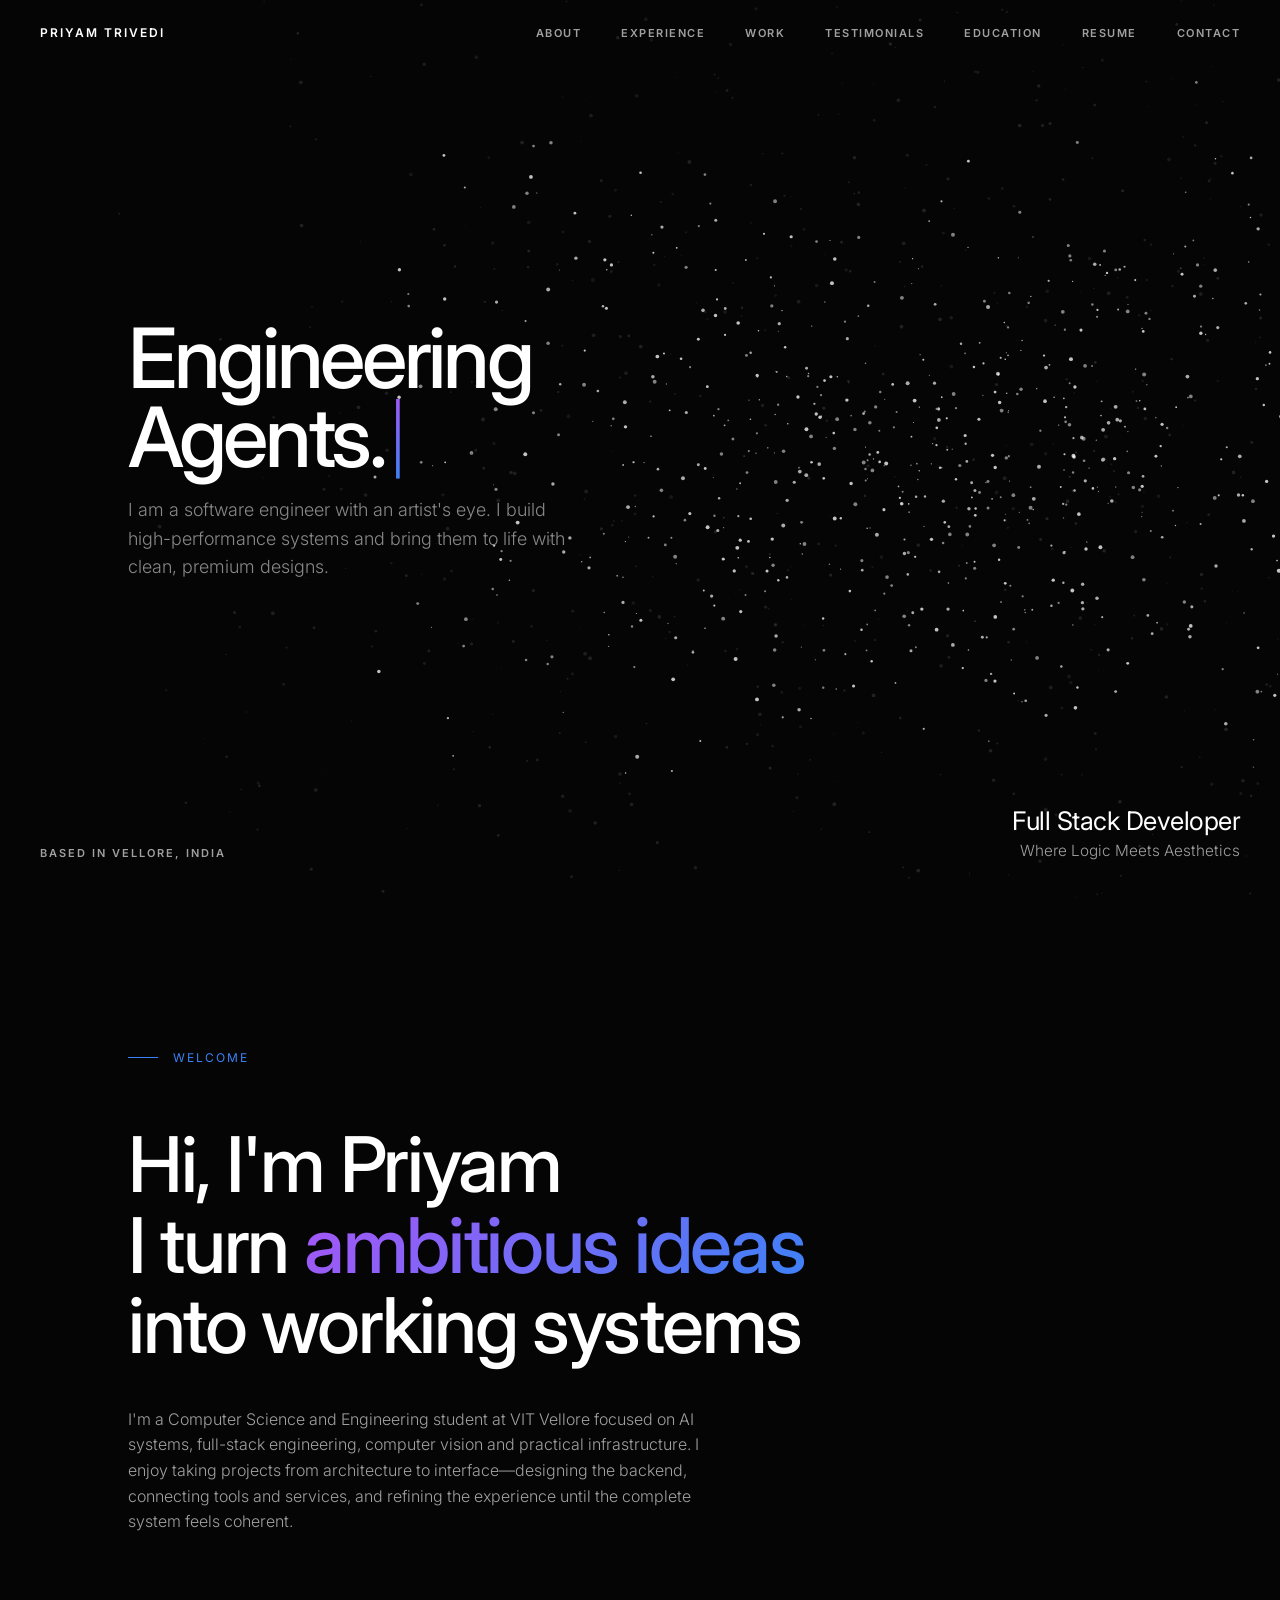
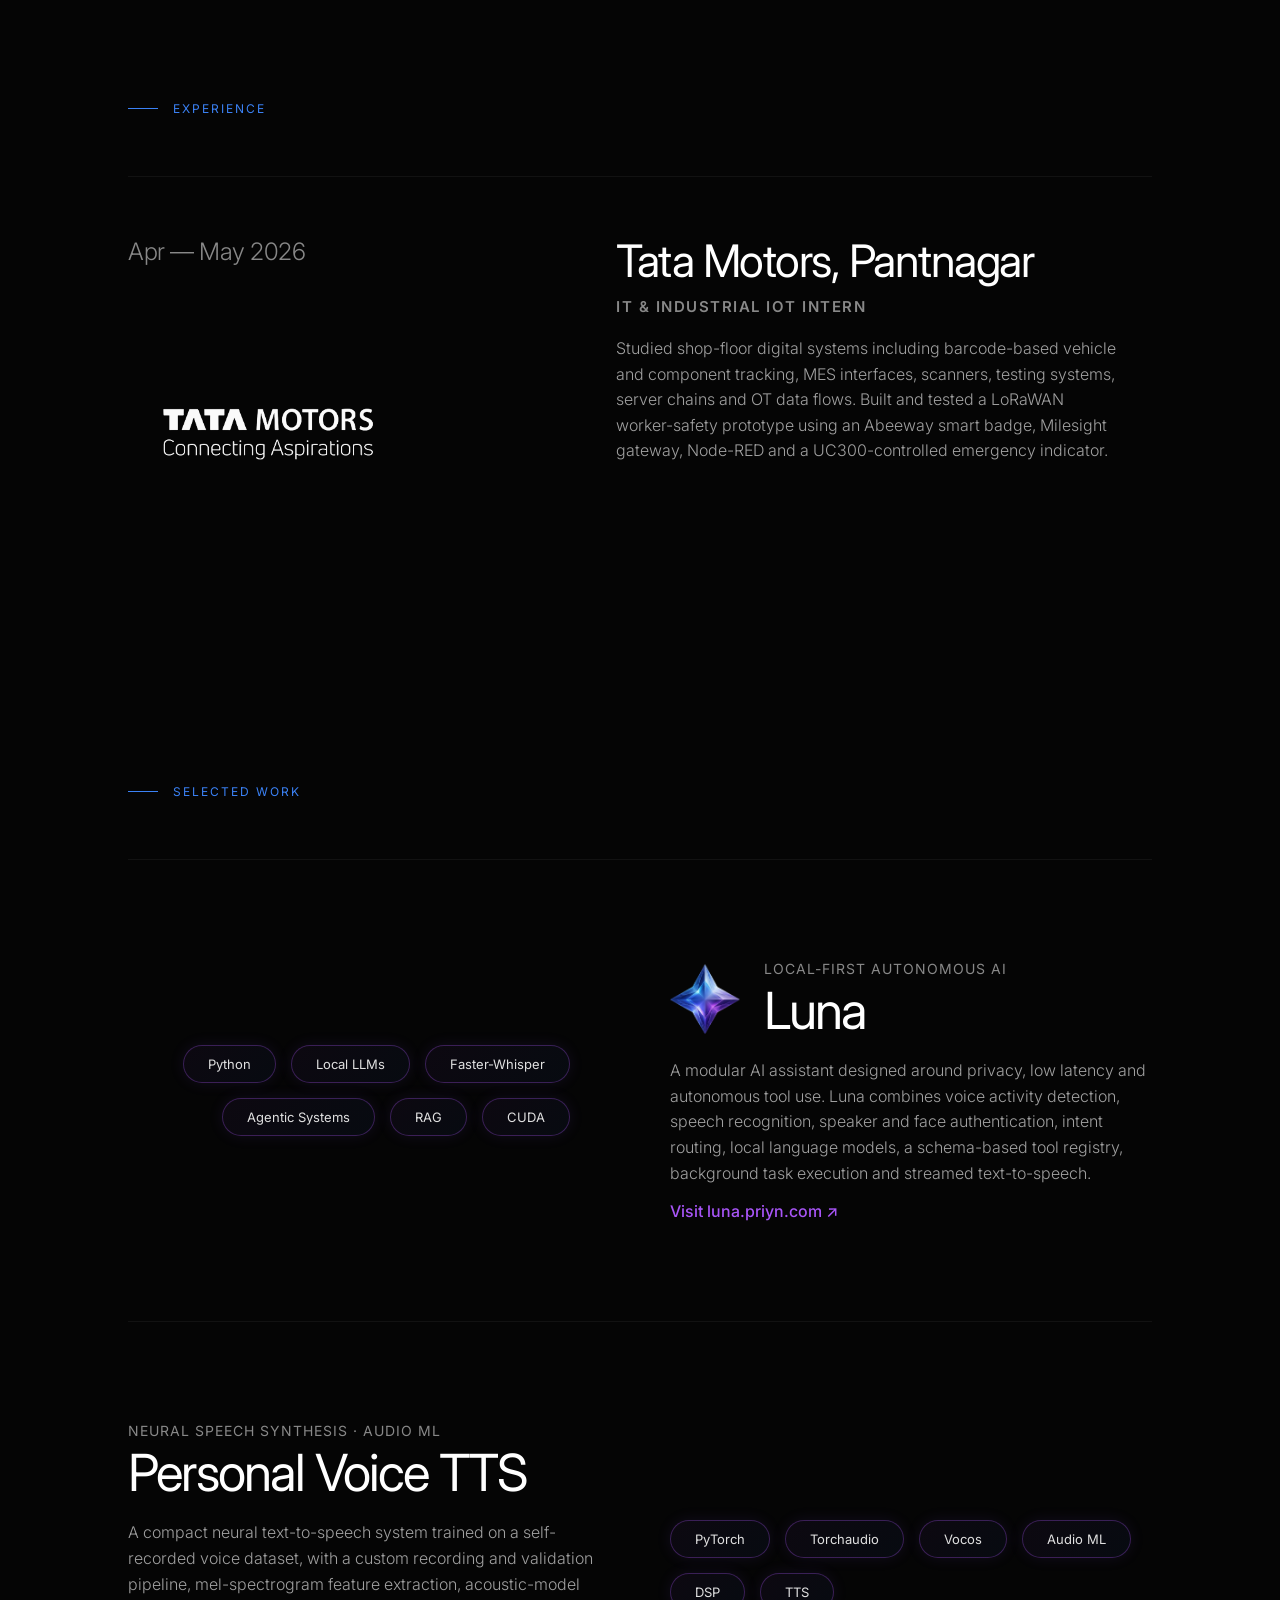
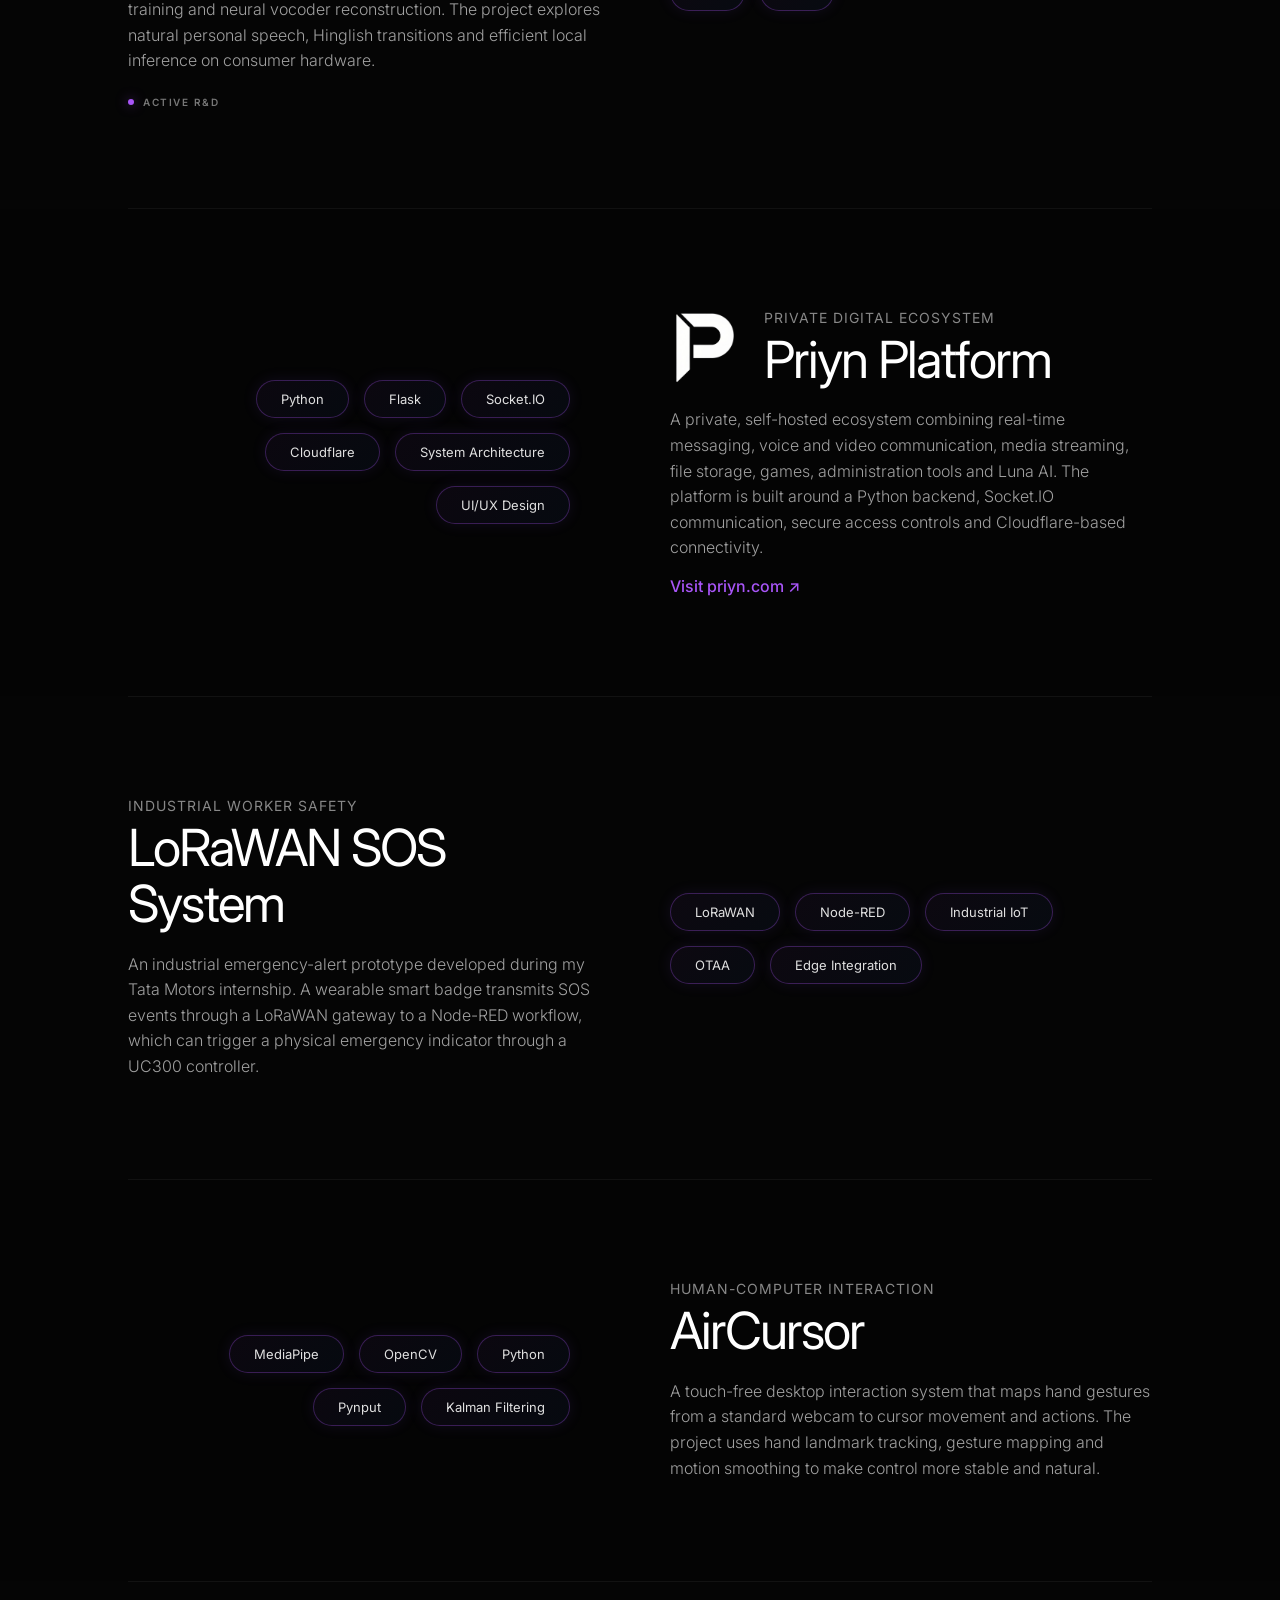
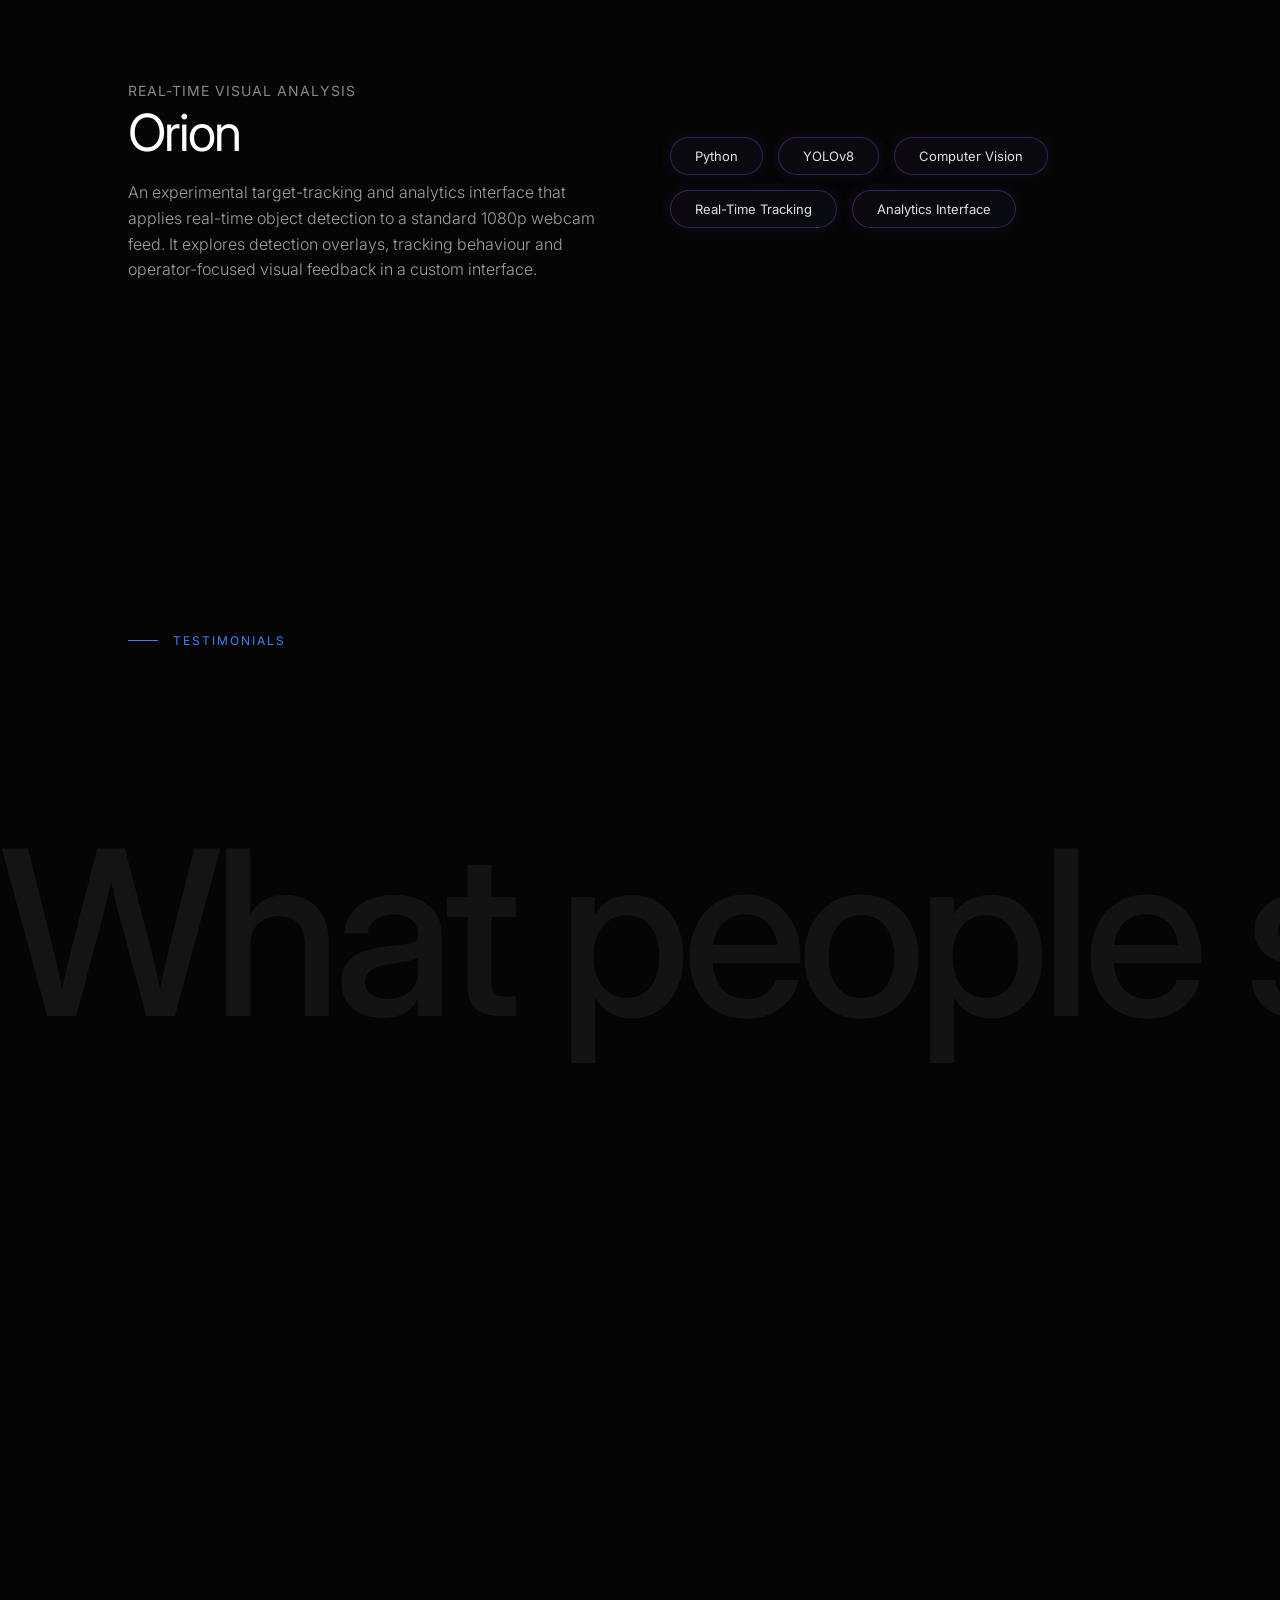
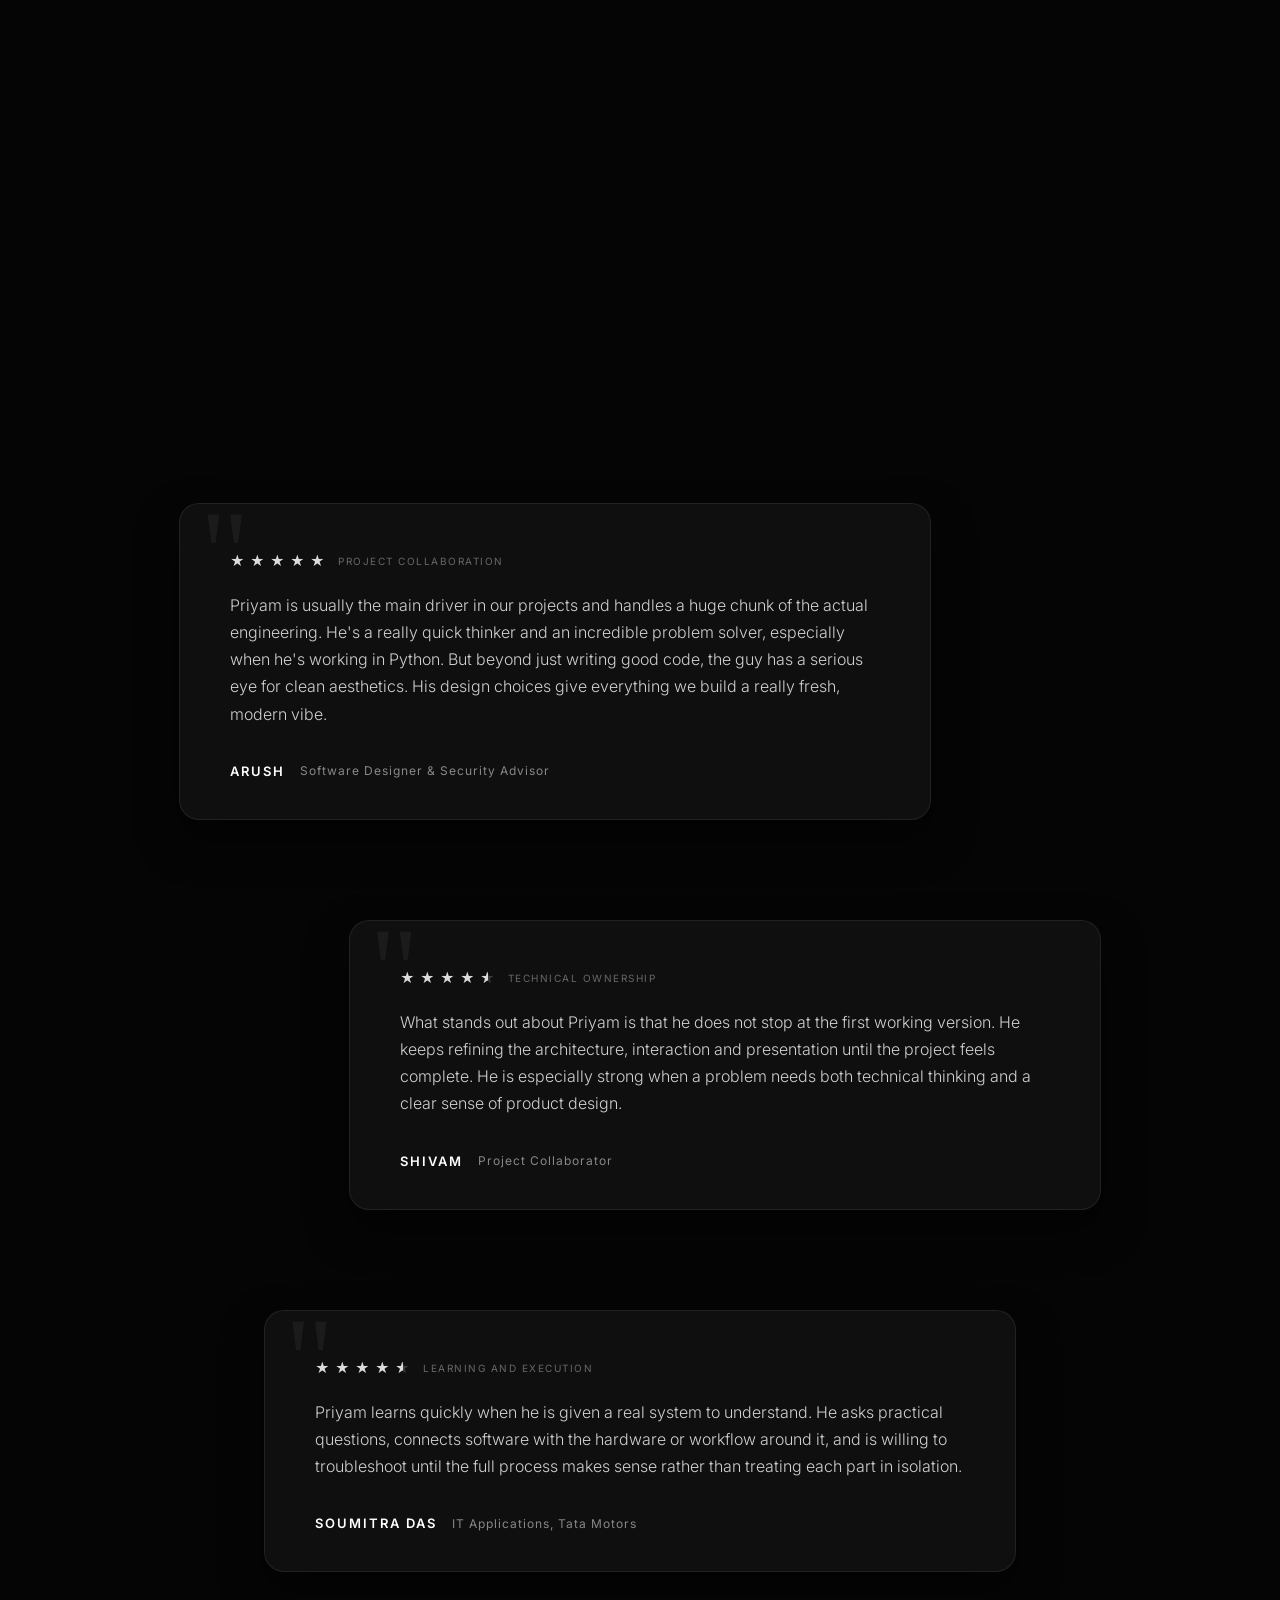
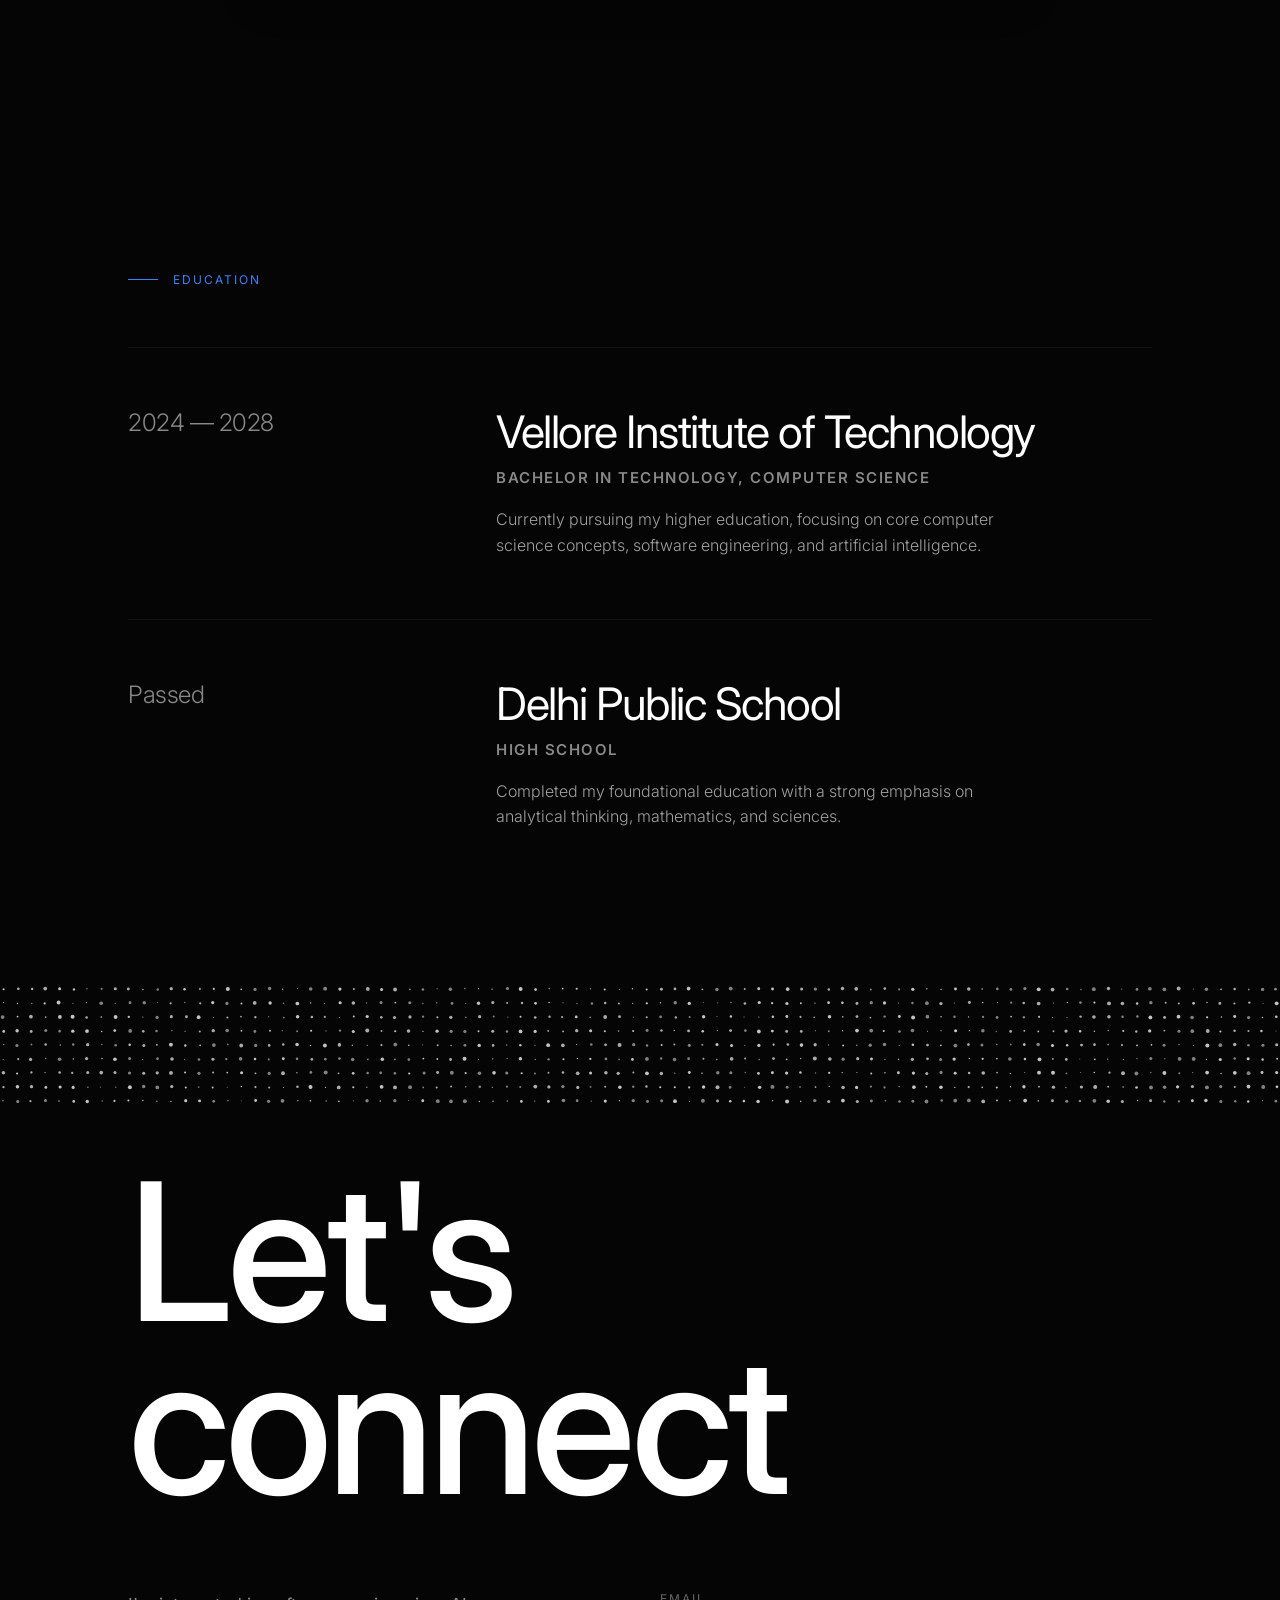
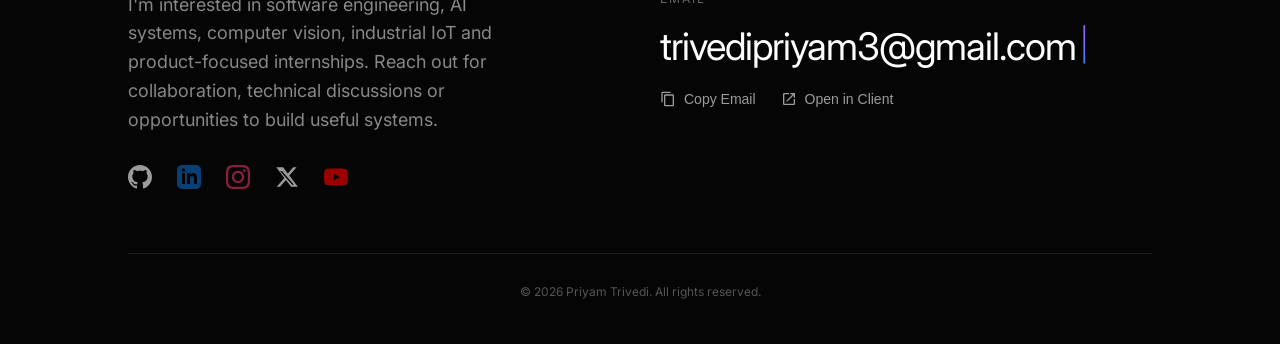
==== docs/index.html @ 29b3ef3f "Update print statement from 'Hello' to 'Goodbye'" ====
<!DOCTYPE html>
<html lang="en">
<head>
    <meta charset="UTF-8">
    <meta name="viewport" content="width=device-width, initial-scale=1.0">
    <title>Priyam Trivedi | Software, AI & Systems Portfolio</title>
    <meta name="description" content="Portfolio of Priyam Trivedi, a VIT Vellore CSE student building local AI agents, real-time platforms, computer-vision tools and industrial IoT systems.">
    <!-- Updated path with explicit relative routing and a cache-buster parameter -->
    <link rel="icon" href="./images/logo.png?v=3" type="image/png">

    <link rel="preconnect" href="https://fonts.googleapis.com">
    <link rel="preconnect" href="https://fonts.gstatic.com" crossorigin>
    <link href="https://fonts.googleapis.com/css2?family=Inter:wght@300;400;500;600;800&display=swap" rel="stylesheet">

    <style>
        /* --- Custom Auto-Hiding Scrollbar --- */
        ::-webkit-scrollbar {
            width: 6px;
        }
        ::-webkit-scrollbar-track {
            background: transparent; /* Hide track to make it look floating */
        }
        ::-webkit-scrollbar-thumb {
            background-color: transparent; /* Hidden by default */
            border-radius: 10px;
        }

        /* Show scrollbar when active or hovered */
        html.is-scrolling ::-webkit-scrollbar-thumb,
        ::-webkit-scrollbar-thumb:hover {
            background-color: #4a4a4a;
        }

        * {
            scrollbar-width: thin;
            scrollbar-color: transparent transparent; /* Firefox fallback */
        }
        html.is-scrolling * {
            scrollbar-color: #4a4a4a transparent;
        }

        html {
            scroll-behavior: smooth;
        }

        body {
            margin: 0;
            padding: 0;
            background-color: #050505;
            color: #ffffff;
            font-family: 'Inter', sans-serif;
            overflow-x: hidden;
            position: relative;
            -webkit-font-smoothing: antialiased;
            -moz-osx-font-smoothing: grayscale;
        }

        /* --- Localized Particle Canvases --- */
        #hero-canvas, #banner-canvas {
            position: absolute;
            top: 0;
            left: 0;
            width: 100%;
            height: 100%;
            z-index: 0;
            pointer-events: none;
            display: block;
        }

        .content-wrapper {
            position: relative;
            z-index: 10;
        }

        /* --- Top Navigation --- */
        .top-nav {
            position: fixed;
            top: 0;
            left: 0;
            width: 100%;
            padding: 25px 40px;
            box-sizing: border-box;
            display: flex;
            justify-content: space-between;
            align-items: center;
            z-index: 100;
            pointer-events: auto;
            background-color: transparent;
            transition: all 0.3s ease;
        }

        .nav-brand {
            font-size: 12px;
            font-weight: 600;
            letter-spacing: 2px;
            text-transform: uppercase;
        }

        .nav-links {
            display: flex;
            gap: 40px;
        }

        .nav-links a {
            color: #a0a0a0;
            text-decoration: none;
            font-size: 11px;
            font-weight: 600;
            letter-spacing: 1.5px;
            text-transform: uppercase;
            transition: color 0.3s ease;
        }

        .nav-links a:hover { color: #ffffff; }


        /* --- Resume Viewer --- */
        body.resume-viewer-open {
            overflow: hidden;
        }

        .resume-viewer-overlay {
            position: fixed;
            inset: 0;
            z-index: 1000;
            display: flex;
            align-items: center;
            justify-content: center;
            padding: 20px;
            box-sizing: border-box;
            background: rgba(5, 5, 5, 0.92);
            backdrop-filter: blur(18px);
            -webkit-backdrop-filter: blur(18px);
            opacity: 0;
            visibility: hidden;
            pointer-events: none;
            transition: opacity 0.28s ease, visibility 0.28s ease;
        }

        .resume-viewer-overlay.is-open {
            opacity: 1;
            visibility: visible;
            pointer-events: auto;
        }

        .resume-viewer-shell {
            width: min(1180px, 100%);
            height: min(920px, calc(100dvh - 40px));
            display: flex;
            flex-direction: column;
            overflow: hidden;
            background: #0b0b0b;
            border: 1px solid rgba(255, 255, 255, 0.1);
            border-radius: 18px;
            box-shadow: 0 28px 90px rgba(0, 0, 0, 0.65);
            transform: translateY(14px) scale(0.985);
            transition: transform 0.32s cubic-bezier(0.16, 1, 0.3, 1);
        }

        .resume-viewer-overlay.is-open .resume-viewer-shell {
            transform: translateY(0) scale(1);
        }

        .resume-viewer-header {
            min-height: 72px;
            display: flex;
            align-items: center;
            justify-content: space-between;
            gap: 24px;
            padding: 14px 18px 14px 24px;
            box-sizing: border-box;
            border-bottom: 1px solid rgba(255, 255, 255, 0.08);
        }

        .resume-viewer-heading {
            min-width: 0;
        }

        .resume-viewer-kicker {
            display: block;
            margin-bottom: 4px;
            color: #666;
            font-size: 9px;
            font-weight: 600;
            letter-spacing: 1.8px;
            text-transform: uppercase;
        }

        .resume-viewer-title {
            margin: 0;
            color: #ffffff;
            font-size: 15px;
            font-weight: 500;
            letter-spacing: 0.2px;
            white-space: nowrap;
            overflow: hidden;
            text-overflow: ellipsis;
        }

        .resume-viewer-actions {
            display: flex;
            align-items: center;
            gap: 10px;
            flex-shrink: 0;
        }

        .resume-action,
        .resume-close {
            height: 38px;
            display: inline-flex;
            align-items: center;
            justify-content: center;
            box-sizing: border-box;
            border: 1px solid rgba(255, 255, 255, 0.12);
            border-radius: 999px;
            background: transparent;
            color: #d8d8d8;
            font-family: 'Inter', sans-serif;
            font-size: 10px;
            font-weight: 600;
            letter-spacing: 1.2px;
            text-decoration: none;
            text-transform: uppercase;
            cursor: pointer;
            transition: all 0.22s ease;
        }

        .resume-action {
            padding: 0 16px;
        }

        .resume-action:hover,
        .resume-close:hover {
            color: #ffffff;
            border-color: rgba(255, 255, 255, 0.35);
            background: rgba(255, 255, 255, 0.06);
        }

        .resume-action.primary {
            background: #ffffff;
            border-color: #ffffff;
            color: #050505;
        }

        .resume-action.primary:hover {
            background: #dedede;
            border-color: #dedede;
            color: #050505;
        }

        .resume-close {
            width: 38px;
            padding: 0;
            font-size: 18px;
            font-weight: 300;
            letter-spacing: 0;
            line-height: 1;
        }

        .resume-frame-wrap {
            flex: 1;
            min-height: 0;
            background: #111;
        }

        .resume-frame {
            width: 100%;
            height: 100%;
            display: block;
            border: 0;
            background: #ffffff;
        }

        @media (max-width: 700px) {
            .resume-viewer-overlay {
                padding: 0;
            }

            .resume-viewer-shell {
                width: 100%;
                height: 100dvh;
                max-height: none;
                border-radius: 0;
                border-left: 0;
                border-right: 0;
            }

            .resume-viewer-header {
                min-height: 68px;
                padding: 12px 12px 12px 16px;
                gap: 12px;
            }

            .resume-viewer-kicker,
            .resume-viewer-title {
                max-width: 125px;
            }

            .resume-action {
                padding: 0 12px;
                font-size: 9px;
            }

        }

        /* --- Hero Section --- */
        .hero-section {
            height: 100vh;
            height: 100dvh;
            display: flex;
            align-items: center;
            padding: 0 10%;
            box-sizing: border-box;
            pointer-events: none;
            position: relative;
        }

        .hero-main-text {
            pointer-events: auto;
            max-width: 45vw;
            z-index: 10;
            position: relative;
        }

        .hero-main-text h1 {
            font-size: clamp(40px, 6.5vw, 130px);
            font-weight: 500;
            margin: 0 0 20px 0;
            line-height: 0.95;
            letter-spacing: -0.04em;
            color: #ffffff;
        }

        .hero-cursor {
            font-weight: 300;
            background: linear-gradient(135deg, #a855f7, #3b82f6);
            -webkit-background-clip: text;
            -webkit-text-fill-color: transparent;
            background-clip: text;
            color: transparent;
            animation: blink 1s step-end infinite;
            margin-left: 4px;
            font-size: 0.8em;
            vertical-align: baseline;
            position: relative;
            top: -0.05em;
        }

        .hero-main-text p {
            font-size: clamp(14px, 1.5vw, 18px);
            line-height: 1.6;
            color: #888;
            margin: 0;
            max-width: 450px;
            font-weight: 300;
        }

        .hero-bottom-right {
            position: absolute;
            bottom: 40px;
            right: 40px;
            text-align: right;
            pointer-events: auto;
            z-index: 20;
            transition: opacity 0.5s ease, transform 0.5s ease;
        }

        .hero-bottom-right h2 {
            font-size: clamp(20px, 2vw, 28px);
            font-weight: 400;
            margin: 0 0 5px 0;
            letter-spacing: -0.02em;
            color: #ffffff;
        }

        .hero-bottom-right p {
            font-size: clamp(14px, 1.2vw, 16px);
            color: #a0a0a0;
            margin: 0;
            font-weight: 300;
        }

        .hero-bottom-left {
            position: absolute;
            bottom: 40px;
            left: 40px;
            font-size: 11px;
            font-weight: 600;
            letter-spacing: 2px;
            text-transform: uppercase;
            color: #a0a0a0;
            pointer-events: auto;
            z-index: 20;
            transition: opacity 0.5s ease, transform 0.5s ease;
        }

        .fade-out-bottom {
            opacity: 0;
            transform: translateY(20px);
            pointer-events: none !important;
        }

        /* --- Section Labels --- */
        .section-label {
            font-size: 12px;
            letter-spacing: 2px;
            text-transform: uppercase;
            display: flex;
            align-items: center;
            gap: 15px;
            margin-bottom: 60px;
        }

        .section-label span {
            color: #3b82f6;
        }

        .section-label::before {
            content: "";
            display: block;
            width: 30px;
            height: 1px;
            background-color: #3b82f6;
        }

        /* --- Welcome / About Section --- */
        .welcome-section {
            padding: 150px 10% 50px 10%;
            background-color: #050505;
            position: relative;
            z-index: 10;
        }

        .welcome-heading {
            font-size: clamp(40px, 6vw, 90px);
            font-weight: 500;
            line-height: 1.05;
            letter-spacing: -0.03em;
            margin: 0 0 40px 0;
            color: #ffffff;
            max-width: 900px;
        }

        .highlight-text {
            background: linear-gradient(135deg, #a855f7, #3b82f6);
            -webkit-background-clip: text;
            -webkit-text-fill-color: transparent;
            background-clip: text;
            color: transparent;
        }

        .welcome-paragraph {
            font-size: clamp(16px, 1.2vw, 20px);
            line-height: 1.6;
            color: #a0a0a0;
            max-width: 600px;
            font-weight: 300;
        }

        /* --- Projects Section --- */
        .projects-section {
            padding: 100px 10% 100px 10%;
            background-color: #050505;
            min-height: 100vh;
            min-height: 100dvh;
            pointer-events: auto;
            position: relative;
            z-index: 10;
        }

        .project-row {
            display: grid;
            grid-template-columns: 1fr 1fr;
            gap: 60px;
            padding: 100px 0;
            border-top: 1px solid rgba(255, 255, 255, 0.05);
        }

        .project-info {
            display: flex;
            flex-direction: column;
            justify-content: center;
        }

        .project-tags {
            display: flex;
            flex-wrap: wrap;
            gap: 15px;
            align-content: center;
        }

        .project-row:nth-of-type(even) .project-info {
            order: 2;
        }
        .project-row:nth-of-type(even) .project-tags {
            order: 1;
            justify-content: flex-end;
            padding-right: 40px;
        }

        .project-title {
            font-size: clamp(40px, 4vw, 64px);
            font-weight: 400;
            margin: 0 0 20px 0;
            letter-spacing: -2px;
            color: #ffffff;
            line-height: 1.1;
        }

        .project-subtitle {
            font-size: 14px;
            color: #888;
            margin-bottom: 5px;
            letter-spacing: 1px;
            text-transform: uppercase;
        }

        .project-desc {
            font-size: clamp(16px, 1.2vw, 18px);
            line-height: 1.6;
            color: #a0a0a0;
            font-weight: 300;
            margin: 0;
            max-width: 500px;
        }

        .glow-tag {
            padding: 10px 24px;
            font-size: 13px;
            font-weight: 400;
            color: #e0e0e0;
            border: 1px solid rgba(168, 85, 247, 0.3);
            border-radius: 40px;
            background: linear-gradient(135deg, rgba(168, 85, 247, 0.05), rgba(59, 130, 246, 0.05));
            box-shadow: 0 0 15px rgba(139, 92, 246, 0.1);
            transition: all 0.3s ease;
            cursor: default;
        }

        .project-row:hover .glow-tag {
            border-color: rgba(168, 85, 247, 0.7);
            box-shadow: 0 0 20px rgba(139, 92, 246, 0.3);
            color: #ffffff;
            transform: translateY(-2px);
        }

        .tts-status {
            display: inline-flex;
            align-items: center;
            gap: 9px;
            width: fit-content;
            margin-top: 22px;
            color: #777;
            font-size: 10px;
            font-weight: 600;
            letter-spacing: 1.5px;
            text-transform: uppercase;
        }

        .tts-status-dot {
            width: 6px;
            height: 6px;
            border-radius: 50%;
            background: #a855f7;
            box-shadow: 0 0 12px rgba(168, 85, 247, 0.55);
        }

        /* --- Testimonials Section (Sticky & Overlap Logic) --- */
        .testimonials-section {
            background-color: #050505;
            position: relative;
            z-index: 10;
        }

        /* The sticky wrapper keeps the big text fixed while the user scrolls */
        .sticky-testi-wrapper {
            position: sticky;
            top: 0;
            height: 100vh;
            height: 100dvh;
            width: 100%;
            display: flex;
            align-items: center;
            overflow: hidden;
            z-index: 1;
        }

        .testi-label-sticky {
            position: absolute;
            top: 150px;
            left: 10%;
        }

        .testimonials-bg-text {
            font-size: clamp(80px, 18vw, 300px);
            font-weight: 500;
            color: #ffffff; /* Starts bright white */
            white-space: nowrap;
            letter-spacing: -0.04em;
            line-height: 1;
            will-change: transform, opacity;
            display: inline-block;
            animation: scrollText 40s linear infinite;
        }

        @keyframes scrollText {
            0% { transform: translateX(0); }
            100% { transform: translateX(-50%); }
        }

        /* The actual cards sit in normal flow, pushed down so they appear later */
        .testi-content {
            position: relative;
            z-index: 2;
            padding: 0 10%;
            margin-top: 80vh; /* Leave almost an entire empty screen for the sticky text to exist first */
            padding-bottom: 200px;
        }

        .testi-cards-container {
            display: flex;
            flex-direction: column;
            gap: 150px;
        }

        .testi-card {
            background: rgba(20, 20, 20, 0.7);
            backdrop-filter: blur(15px);
            -webkit-backdrop-filter: blur(15px);
            border: 1px solid rgba(255, 255, 255, 0.08);
            border-radius: 20px;
            padding: 50px 50px 40px 50px;
            max-width: 650px;
            position: relative;
            box-shadow: 0 20px 40px rgba(0,0,0,0.5);
            transition: transform 0.8s cubic-bezier(0.16, 1, 0.3, 1), opacity 0.8s ease;
        }

        .testi-card:hover {
            border-color: rgba(59, 130, 246, 0.3);
            box-shadow: 0 20px 40px rgba(0,0,0,0.8), 0 0 50px rgba(59, 130, 246, 0.08);
        }

        .quote-icon {
            font-size: 120px;
            font-family: Georgia, serif;
            color: rgba(255,255,255,0.05);
            position: absolute;
            top: -10px;
            left: 20px;
            line-height: 1;
            user-select: none;
            pointer-events: none;
        }

        .testi-card p {
            font-size: clamp(16px, 1.2vw, 18px);
            line-height: 1.7;
            color: #d0d0d0;
            font-weight: 300;
            margin: 0 0 35px 0;
            position: relative;
            z-index: 2;
        }

        .testi-author {
            display: flex;
            align-items: center;
            gap: 15px;
            flex-wrap: wrap;
        }

        .testi-author strong {
            font-size: 13px;
            letter-spacing: 2px;
            text-transform: uppercase;
            color: #ffffff;
            font-weight: 600;
        }

        .testi-author span {
            font-size: 12px;
            color: #888;
            letter-spacing: 1px;
        }

        .testi-rating {
            display: flex;
            align-items: center;
            gap: 4px;
            margin: 0 0 24px 0;
            color: #ffffff;
            opacity: 0.85;
        }

        .testi-rating span {
            font-size: 14px;
            line-height: 1;
            letter-spacing: 1px;
            color: #ffffff;
        }

        .testi-rating .half-star {
            position: relative;
            display: inline-block;
            color: rgba(255, 255, 255, 0.22);
        }

        .testi-rating .half-star::before {
            content: "★";
            position: absolute;
            inset: 0;
            width: 50%;
            overflow: hidden;
            color: #ffffff;
        }

        .testi-rating-label {
            margin-left: 8px;
            font-size: 10px !important;
            letter-spacing: 1.5px !important;
            text-transform: uppercase;
            color: #777 !important;
        }

        .testi-status {
            display: inline-flex;
            align-items: center;
            margin-bottom: 18px;
            padding: 6px 10px;
            border: 1px solid rgba(255, 255, 255, 0.08);
            border-radius: 999px;
            font-size: 10px;
            letter-spacing: 1.4px;
            text-transform: uppercase;
            color: #777;
        }

        /* Scroll Animation Classes */
        .hidden-scroll {
            opacity: 0;
            transform: translateY(100px) scale(0.95);
        }

        .show-scroll {
            opacity: 1;
            transform: translateY(0) scale(1);
        }

        /* Staggered positioning for desktop */
        @media (min-width: 1025px) {
            .testi-card:nth-child(1) { align-self: flex-start; margin-left: 5%; }
            .testi-card:nth-child(2) { align-self: flex-end; margin-right: 5%; margin-top: -50px; }
            .testi-card:nth-child(3) { align-self: center; margin-top: -50px; }
        }

        /* --- Education Section --- */
        .education-section {
            padding: 100px 10% 50px 10%;
            background-color: #050505;
            position: relative;
            z-index: 10;
        }

        .edu-container {
            display: flex;
            flex-direction: column;
            gap: 0;
        }

        .edu-row {
            display: grid;
            grid-template-columns: 1fr 2fr;
            gap: 40px;
            border-top: 1px solid rgba(255, 255, 255, 0.05);
            padding: 60px 0;
        }

        .edu-year {
            font-size: clamp(18px, 2vw, 24px);
            color: #888;
            font-weight: 300;
            letter-spacing: -0.5px;
        }

        .edu-details h3 {
            font-size: clamp(28px, 3.5vw, 48px);
            font-weight: 400;
            margin: 0 0 10px 0;
            letter-spacing: -1.5px;
            color: #ffffff;
            line-height: 1.1;
        }

        .edu-degree {
            font-size: clamp(13px, 1.2vw, 15px);
            text-transform: uppercase;
            letter-spacing: 1.5px;
            margin-bottom: 20px;
            color: #888;
            font-weight: 600;
            display: inline-block;
        }

        .edu-details p {
            font-size: clamp(16px, 1.2vw, 18px);
            line-height: 1.6;
            color: #a0a0a0;
            margin: 0;
            font-weight: 300;
            max-width: 500px;
        }

        /* --- Experience Company Logo --- */
        .experience-side {
            display: flex;
            flex-direction: column;
            align-items: flex-start;
            gap: 28px;
        }

        .experience-logo-wrap {
            width: clamp(350px, 35vw, 600px);
            display: flex;
            justify-content: flex-start;
            align-items: flex-start;
            overflow: visible;
        }

        .experience-logo {
            display: block;
            width: 100%;
            height: auto;
            max-height: 280px;
            object-fit: contain;
            object-position: left center;
            opacity: 0.98;
            filter: grayscale(1) brightness(1.8);
            transform-origin: left center;
            transition: opacity 0.3s ease, transform 0.3s ease, filter 0.3s ease;
        }

        .edu-row:hover .experience-logo {
            opacity: 1;
            transform: translateY(-3px);
            filter: grayscale(0) brightness(1.1);
        }

        /* --- Contact Section --- */
        .contact-section {
            background-color: #050505;
            padding: 5vh 10% 5vh 10%;
            min-height: 100vh;
            min-height: 100dvh;
            display: flex;
            flex-direction: column;
            justify-content: space-between;
            pointer-events: auto;
            position: relative;
            z-index: 10;
        }

        .magnetic-banner-zone {
            width: 100vw;
            height: 120px;
            position: relative;
            left: 50%;
            right: 50%;
            margin-left: -50vw;
            margin-right: -50vw;
            margin-bottom: 60px;
            pointer-events: none;
        }

        .contact-massive-title {
            font-size: clamp(80px, 15vw, 250px);
            font-weight: 500;
            line-height: 0.9;
            letter-spacing: -5px;
            margin: 0;
            color: #ffffff;
        }

        .contact-grid {
            display: grid;
            grid-template-columns: 1fr 1fr;
            gap: 40px;
            margin-top: 80px;
            margin-bottom: 60px;
        }

        .contact-left p {
            font-size: 18px;
            color: #888;
            max-width: 400px;
            line-height: 1.6;
            margin: 0 0 30px 0;
        }

        .social-icons {
            display: flex;
            gap: 25px;
        }

        .social-icons svg {
            width: 24px;
            height: 24px;
            transition: all 0.3s ease;
            cursor: pointer;
            opacity: 0.6;
        }

        .social-icons a.social-github svg { fill: #ffffff; }
        .social-icons a.social-linkedin svg { fill: #0a66c2; }
        .social-icons a.social-instagram svg { fill: #e1306c; }
        .social-icons a.social-x svg { fill: #ffffff; }
        .social-icons a.social-youtube svg { fill: #ff0000; }

        .social-icons a:hover svg {
            opacity: 1;
            transform: translateY(-2px);
        }

        .email-zone {
            display: flex;
            flex-direction: column;
            justify-content: flex-start;
            padding: 0;
            position: relative;
        }

        .email-label {
            font-size: 12px;
            letter-spacing: 2px;
            color: #666;
            text-transform: uppercase;
            margin-bottom: 15px;
        }

        .email-typing-container {
            display: flex;
            align-items: center;
            margin-bottom: 20px;
            min-height: 50px;
        }

        .email-link {
            font-size: clamp(18px, 3.5vw, 38px);
            font-weight: 400;
            color: #fff;
            text-decoration: none;
            letter-spacing: -1px;
            transition: color 0.3s;
            white-space: nowrap;
        }

        .email-link:hover { color: #a855f7; }

        .typing-cursor {
            font-size: clamp(16px, 3vw, 32px);
            font-weight: 300;
            background: linear-gradient(135deg, #a855f7, #3b82f6);
            -webkit-background-clip: text;
            -webkit-text-fill-color: transparent;
            background-clip: text;
            color: transparent;
            animation: blink 1s step-end infinite;
            margin-left: 4px;
            vertical-align: baseline;
            position: relative;
            top: -0.05em;
        }

        @keyframes blink {
            50% { opacity: 0; }
        }

        .email-actions {
            display: flex;
            gap: 25px;
        }

        .email-actions button {
            background: transparent;
            border: none;
            color: #fff;
            font-size: 14px;
            cursor: pointer;
            display: flex;
            align-items: center;
            gap: 8px;
            padding: 0;
            opacity: 0.6;
            transition: opacity 0.3s;
        }

        .email-actions button:hover { opacity: 1; }

        .email-actions svg {
            width: 16px;
            height: 16px;
            fill: currentColor;
        }

        .footer-credits {
            border-top: 1px solid rgba(255, 255, 255, 0.1);
            padding-top: 30px;
            font-size: 12px;
            color: #555;
            text-align: center;
        }

        /* --- Responsive Design --- */
        @media (max-width: 1024px) {
            .nav-links { display: none; }

            .project-row { grid-template-columns: 1fr; gap: 40px; padding: 80px 0; }
            .project-row:nth-of-type(even) .project-info { order: unset; }
            .project-row:nth-of-type(even) .project-tags { order: unset; justify-content: flex-start; padding-right: 0; }

            .testi-cards-container { gap: 80px; }
            .testi-card { align-self: center !important; margin: 0 !important; width: 100%; }

            .edu-row { grid-template-columns: 1fr; gap: 20px; padding: 50px 0; }
            .experience-side { gap: 20px; }
            .experience-logo-wrap { width: 350px; }

            .contact-grid { grid-template-columns: 1fr; gap: 60px; }
        }

        /* Luna 3D Float Animation */
        @keyframes floatEntrance {
            0% {
                transform: translateY(-80px) rotateY(720deg);
                opacity: 0;
            }
            100% {
                transform: translateY(0) rotateY(0deg);
                opacity: 1;
            }
        }

        .luna-particle {
            position: absolute;
            border-radius: 50%;
            pointer-events: none;
            opacity: 1;
            z-index: 10;
        }

        @media (max-width: 768px) {
            .top-nav { padding: 20px 6vw; }
            .hero-section { align-items: flex-start; padding: 140px 6vw 0 6vw; }
            .hero-main-text { max-width: 100%; }
            .hero-main-text h1 { font-size: clamp(40px, 12vw, 80px); letter-spacing: -0.04em; }
            .hero-main-text p { font-size: 16px; max-width: 500px; }

            .hero-bottom-right { bottom: 30px; left: 6vw; right: 6vw; text-align: left; }
            .hero-bottom-left { bottom: 90px; left: 6vw; }

            .welcome-section { padding: 100px 6vw 50px 6vw; }

            .projects-section { padding: 80px 6vw; }
            .glow-tag { padding: 8px 18px; font-size: 12px; }
            .project-title { font-size: 36px; margin-bottom: 10px; }

            .testi-label-sticky { top: 100px; left: 6vw; }
            .testi-content { margin-top: 60vh; padding: 0 6vw 100px 6vw; }
            .testi-card { padding: 40px 30px; }

            .education-section { padding: 80px 6vw 50px 6vw; }
            .edu-row { padding: 40px 0; }
            .edu-year { font-size: 16px; color: #a855f7; margin-bottom: 5px; }
            .experience-side { gap: 16px; }
            .experience-logo-wrap { width: 280px; }
            .experience-logo { max-height: 160px; }

            .contact-section { padding: 5vh 6vw; }
            .contact-massive-title { letter-spacing: -2px; }
            .email-zone { padding: 20px 10px; }
            .email-typing-container { min-height: 35px; }
            .magnetic-banner-zone { height: 80px; margin-bottom: 40px; }
        }
    </style>
</head>
<body>

    <!-- RESUME VIEWER -->
    <div class="resume-viewer-overlay" id="resume-viewer" aria-hidden="true">
        <div class="resume-viewer-shell" role="dialog" aria-modal="true" aria-labelledby="resume-viewer-title">
            <div class="resume-viewer-header">
                <div class="resume-viewer-heading">
                    <span class="resume-viewer-kicker">Curriculum Vitae</span>
                    <h2 class="resume-viewer-title" id="resume-viewer-title">Priyam Trivedi — Resume</h2>
                </div>

                <div class="resume-viewer-actions">
                    <a class="resume-action primary" href="./resume/Priyam-Trivedi-Resume.pdf" download="Priyam-Trivedi-Resume.pdf">Download PDF</a>
                    <button class="resume-close" id="resume-close" type="button" aria-label="Close resume viewer">×</button>
                </div>
            </div>

            <div class="resume-frame-wrap">
                <iframe
                    class="resume-frame"
                    id="resume-frame"
                    title="Priyam Trivedi resume"
                    data-src="./resume/Priyam-Trivedi-Resume.pdf#view=FitH&toolbar=1&navpanes=0"
                ></iframe>
            </div>
        </div>
    </div>


    <div class="content-wrapper">

        <nav class="top-nav">
            <div class="nav-brand">Priyam Trivedi</div>
            <div class="nav-links">
                <a href="#about">About</a>
                <a href="#experience">Experience</a>
                <a href="#work">Work</a>
                <a href="#testimonials">Testimonials</a>
                <a href="#education">Education</a>
                <a href="./resume/Priyam-Trivedi-Resume.pdf" id="resume-nav-link">Resume</a>
                <a href="#contact">Contact</a>
            </div>
        </nav>

        <section class="hero-section">
            <canvas id="hero-canvas"></canvas>

            <div class="hero-main-text">
                <h1>Engineering<br><span id="hero-typewriter">Excellence.</span><span class="hero-cursor">|</span></h1>
                <p>I am a software engineer with an artist's eye. I build high-performance systems and bring them to life with clean, premium designs.</p>
            </div>

            <div class="hero-bottom-left">
                Based in Vellore, India
            </div>

            <div class="hero-bottom-right">
                <h2>Full Stack Developer</h2>
                <p>Where Logic Meets Aesthetics</p>
            </div>
        </section>

        <!-- WELCOME SECTION -->
        <section class="welcome-section" id="about">
            <div class="section-label"><span>Welcome</span></div>
            <h2 class="welcome-heading">
                Hi, I'm Priyam<br>
                I turn <span class="highlight-text">ambitious ideas</span><br>
                into working systems
            </h2>
            <p class="welcome-paragraph">
                I'm a Computer Science and Engineering student at VIT Vellore focused on AI systems, full-stack engineering, computer vision and practical infrastructure. I enjoy taking projects from architecture to interface—designing the backend, connecting tools and services, and refining the experience until the complete system feels coherent.
            </p>
        </section>


        <!-- EXPERIENCE SECTION -->
        <section class="education-section" id="experience">
            <div class="section-label"><span>Experience</span></div>

            <div class="edu-container">
                <div class="edu-row">
                    <div class="experience-side">
                        <div class="edu-year">Apr — May 2026</div>

                        <div class="experience-logo-wrap">
                            <img
                                src="./images/tata.png"
                                alt="Tata Motors"
                                class="experience-logo"
                                loading="lazy"
                                decoding="async"
                                onerror="this.parentElement.style.display='none';"
                            >
                        </div>
                    </div>

                    <div class="edu-details">
                        <h3>Tata Motors, Pantnagar</h3>
                        <div class="edu-degree">IT & Industrial IoT Intern</div>

                        <p>Studied shop-floor digital systems including barcode-based vehicle and component tracking, MES interfaces, scanners, testing systems, server chains and OT data flows. Built and tested a LoRaWAN worker-safety prototype using an Abeeway smart badge, Milesight gateway, Node-RED and a UC300-controlled emergency indicator.</p>
                    </div>
                </div>
            </div>
        </section>

        <!-- PROJECTS SECTION -->
        <section class="projects-section" id="work">
            <div class="section-label"><span>Selected Work</span></div>

            <div class="project-row">
                <div class="project-info">
                    <div style="display: flex; align-items: center; gap: 24px; margin-bottom: 20px;">
                        <div id="luna-animation-wrapper" style="position: relative; width: 70px; height: 70px; display: inline-block;">
                            <img id="luna-logo-img" src="./images/luna.png?v=2" alt="Luna Logo" style="width: 100%; height: 100%; object-fit: contain; border-radius: 12px; visibility: hidden;">
                        </div>
                        <div>
                            <div class="project-subtitle" style="margin-bottom: 5px;">Local-First Autonomous AI</div>
                            <h3 class="project-title" style="margin: 0;">Luna</h3>
                        </div>
                    </div>
                    <p class="project-desc">A modular AI assistant designed around privacy, low latency and autonomous tool use. Luna combines voice activity detection, speech recognition, speaker and face authentication, intent routing, local language models, a schema-based tool registry, background task execution and streamed text-to-speech.</p>
                    <a href="http://luna.priyn.com" target="_blank" style="display: inline-block; margin-top: 15px; color: #a855f7; text-decoration: none; font-weight: 500; font-size: 16px; transition: color 0.3s;">Visit luna.priyn.com ↗</a>
                </div>
                <div class="project-tags">
                    <span class="glow-tag">Python</span>
                    <span class="glow-tag">Local LLMs</span>
                    <span class="glow-tag">Faster-Whisper</span>
                    <span class="glow-tag">Agentic Systems</span>
                    <span class="glow-tag">RAG</span>
                    <span class="glow-tag">CUDA</span>
                </div>
            </div>

            <!-- PERSONAL VOICE TTS -->
            <div class="project-row" id="tts-project-row">
                <div class="project-info">
                    <div class="project-subtitle">Neural Speech Synthesis · Audio ML</div>
                    <h3 class="project-title">Personal Voice TTS</h3>
                    <p class="project-desc">A compact neural text-to-speech system trained on a self-recorded voice dataset, with a custom recording and validation pipeline, mel-spectrogram feature extraction, acoustic-model training and neural vocoder reconstruction. The project explores natural personal speech, Hinglish transitions and efficient local inference on consumer hardware.</p>
                    <div class="tts-status" aria-label="Project status: active research and development">
                        <span class="tts-status-dot" aria-hidden="true"></span>
                        Active R&amp;D
                    </div>
                </div>
                <div class="project-tags">
                    <span class="glow-tag">PyTorch</span>
                    <span class="glow-tag">Torchaudio</span>
                    <span class="glow-tag">Vocos</span>
                    <span class="glow-tag">Audio ML</span>
                    <span class="glow-tag">DSP</span>
                    <span class="glow-tag">TTS</span>
                </div>
            </div>

            <div class="project-row" id="priyn-project-row" style="position: relative; overflow: visible;">
                <div id="priyn-video-bg-container" style="position: absolute; top: 0; left: 50%; transform: translateX(-50%); width: 100vw; height: 100%; overflow: hidden; z-index: 0; pointer-events: none;">
                    <div id="priyn-video-bg" style="position: absolute; top: 50%; left: 50%; transform: translate(-50%, -50%) scale(1.3); width: 100vw; height: 56.25vw; min-height: 100%; min-width: 177.77vh;"></div>
                </div>
                <div class="priyn-video-overlay" style="position: absolute; top: 0; left: 50%; transform: translateX(-50%); width: 100vw; height: 100%; background: rgba(5, 5, 5, 0.75); z-index: 1; pointer-events: none;"></div>

                <div class="project-info" style="position: relative; z-index: 2;">
                    <div style="display: flex; align-items: center; gap: 24px; margin-bottom: 20px;">
                        <img src="./images/priyn.png?v=2" alt="Priyn Logo" style="width: 70px; height: 70px; object-fit: contain; border-radius: 12px;">
                        <div>
                            <div class="project-subtitle" style="margin-bottom: 5px;">Private Digital Ecosystem</div>
                            <h3 class="project-title" style="margin: 0;">Priyn Platform</h3>
                        </div>
                    </div>
                    <p class="project-desc">A private, self-hosted ecosystem combining real-time messaging, voice and video communication, media streaming, file storage, games, administration tools and Luna AI. The platform is built around a Python backend, Socket.IO communication, secure access controls and Cloudflare-based connectivity.</p>
                    <a href="https://priyn.com" target="_blank" style="display: inline-block; margin-top: 15px; color: #a855f7; text-decoration: none; font-weight: 500; font-size: 16px; transition: color 0.3s;">Visit priyn.com ↗</a>
                </div>
                <div class="project-tags" style="position: relative; z-index: 2;">
                    <span class="glow-tag">Python</span>
                    <span class="glow-tag">Flask</span>
                    <span class="glow-tag">Socket.IO</span>
                    <span class="glow-tag">Cloudflare</span>
                    <span class="glow-tag">System Architecture</span>
                    <span class="glow-tag">UI/UX Design</span>
                </div>
            </div>

            <div class="project-row">
                <div class="project-info">
                    <div class="project-subtitle">Industrial Worker Safety</div>
                    <h3 class="project-title">LoRaWAN SOS System</h3>
                    <p class="project-desc">An industrial emergency-alert prototype developed during my Tata Motors internship. A wearable smart badge transmits SOS events through a LoRaWAN gateway to a Node-RED workflow, which can trigger a physical emergency indicator through a UC300 controller.</p>
                </div>
                <div class="project-tags">
                    <span class="glow-tag">LoRaWAN</span>
                    <span class="glow-tag">Node-RED</span>
                    <span class="glow-tag">Industrial IoT</span>
                    <span class="glow-tag">OTAA</span>
                    <span class="glow-tag">Edge Integration</span>
                </div>
            </div>

            <div class="project-row" id="aircursor-project-row" style="position: relative; overflow: visible;">
                <div id="aircursor-video-bg-container" style="position: absolute; top: 0; left: 50%; transform: translateX(-50%); width: 100vw; height: 100%; overflow: hidden; z-index: 0; pointer-events: none;">
                    <iframe src="https://www.youtube.com/embed/7ZE1PioLc_U?autoplay=1&mute=1&controls=0&showinfo=0&rel=0&loop=1&playlist=7ZE1PioLc_U&disablekb=1&modestbranding=1&playsinline=1&origin=http://localhost" frameborder="0" allow="autoplay; encrypted-media; picture-in-picture" style="position: absolute; top: 50%; left: 50%; transform: translate(-50%, -50%) scale(1.3); width: 100vw; height: 56.25vw; min-height: 100%; min-width: 177.77vh; pointer-events: none;"></iframe>
                </div>
                <div class="aircursor-video-overlay" style="position: absolute; top: 0; left: 50%; transform: translateX(-50%); width: 100vw; height: 100%; background: rgba(5, 5, 5, 0.75); z-index: 1; pointer-events: none;"></div>

                <div class="project-info" style="position: relative; z-index: 2;">
                    <div class="project-subtitle">Human-Computer Interaction</div>
                    <h3 class="project-title">AirCursor</h3>
                    <p class="project-desc">A touch-free desktop interaction system that maps hand gestures from a standard webcam to cursor movement and actions. The project uses hand landmark tracking, gesture mapping and motion smoothing to make control more stable and natural.</p>
                </div>
                <div class="project-tags" style="position: relative; z-index: 2;">
                    <span class="glow-tag">MediaPipe</span>
                    <span class="glow-tag">OpenCV</span>
                    <span class="glow-tag">Python</span>
                    <span class="glow-tag">Pynput</span>
                    <span class="glow-tag">Kalman Filtering</span>
                </div>
            </div>

            <div class="project-row">
                <div class="project-info">
                    <div class="project-subtitle">Real-Time Visual Analysis</div>
                    <h3 class="project-title">Orion</h3>
                    <p class="project-desc">An experimental target-tracking and analytics interface that applies real-time object detection to a standard 1080p webcam feed. It explores detection overlays, tracking behaviour and operator-focused visual feedback in a custom interface.</p>
                </div>
                <div class="project-tags">
                    <span class="glow-tag">Python</span>
                    <span class="glow-tag">YOLOv8</span>
                    <span class="glow-tag">Computer Vision</span>
                    <span class="glow-tag">Real-Time Tracking</span>
                    <span class="glow-tag">Analytics Interface</span>
                </div>
            </div>
        </section>

        <!-- TESTIMONIALS SECTION -->
        <section class="testimonials-section" id="testimonials">

            <!-- Sticky Background Layer -->
            <div class="sticky-testi-wrapper">
                <div class="section-label testi-label-sticky"><span>Testimonials</span></div>
                <!-- Repeated string for a flawless infinite auto-scrolling loop -->
                <div class="testimonials-bg-text" id="testi-bg-text">
                    <span>What people say about me &nbsp;&nbsp;&nbsp;&nbsp; What people say about me &nbsp;&nbsp;&nbsp;&nbsp; What people say about me &nbsp;&nbsp;&nbsp;&nbsp; </span><span>What people say about me &nbsp;&nbsp;&nbsp;&nbsp; What people say about me &nbsp;&nbsp;&nbsp;&nbsp; What people say about me &nbsp;&nbsp;&nbsp;&nbsp; </span>
                </div>
            </div>

            <!-- Scrolling Cards Content -->
            <div class="testi-content">
                <div class="testi-cards-container">
                    <!-- Verified testimonial -->
                    <div class="testi-card hidden-scroll">
                        <div class="quote-icon">"</div>

                        <div class="testi-rating" aria-label="5 out of 5 stars">
                            <span>★</span><span>★</span><span>★</span><span>★</span><span>★</span>
                            <span class="testi-rating-label">Project collaboration</span>
                        </div>

                        <p>Priyam is usually the main driver in our projects and handles a huge chunk of the actual engineering. He's a really quick thinker and an incredible problem solver, especially when he's working in Python. But beyond just writing good code, the guy has a serious eye for clean aesthetics. His design choices give everything we build a really fresh, modern vibe.</p>

                        <div class="testi-author">
                            <strong>ARUSH</strong><span>Software Designer & Security Advisor</span>
                        </div>
                    </div>

                    <!-- Draft testimonial: replace after approval -->
                    <div class="testi-card hidden-scroll">
                        <div class="quote-icon">"</div>

                        <div class="testi-rating" aria-label="4.5 out of 5 stars">
                            <span>★</span><span>★</span><span>★</span><span>★</span><span class="half-star">★</span>
                            <span class="testi-rating-label">Technical ownership</span>
                        </div>

                        <p>What stands out about Priyam is that he does not stop at the first working version. He keeps refining the architecture, interaction and presentation until the project feels complete. He is especially strong when a problem needs both technical thinking and a clear sense of product design.</p>

                        <div class="testi-author">
                            <strong>SHIVAM</strong><span>Project Collaborator</span>
                        </div>
                    </div>

                    <!-- Draft testimonial: replace after approval -->
                    <div class="testi-card hidden-scroll">
                        <div class="quote-icon">"</div>

                        <div class="testi-rating" aria-label="4.5 out of 5 stars">
                            <span>★</span><span>★</span><span>★</span><span>★</span><span class="half-star">★</span>
                            <span class="testi-rating-label">Learning and execution</span>
                        </div>

                        <p>Priyam learns quickly when he is given a real system to understand. He asks practical questions, connects software with the hardware or workflow around it, and is willing to troubleshoot until the full process makes sense rather than treating each part in isolation.</p>

                        <div class="testi-author">
                            <strong>SOUMITRA DAS</strong><span>IT Applications, Tata Motors</span>
                        </div>
                    </div>
                </div>
            </div>
        </section>

        <!-- NEW EDUCATION SECTION -->
        <section class="education-section" id="education">
            <div class="section-label"><span>Education</span></div>

            <div class="edu-container">
                <div class="edu-row">
                    <div class="edu-year">2024 — 2028</div>
                    <div class="edu-details">
                        <h3>Vellore Institute of Technology</h3>
                        <div class="edu-degree">Bachelor in Technology, Computer Science</div>
                        <p>Currently pursuing my higher education, focusing on core computer science concepts, software engineering, and artificial intelligence.</p>
                    </div>
                </div>

                <div class="edu-row">
                    <div class="edu-year">Passed</div>
                    <div class="edu-details">
                        <h3>Delhi Public School</h3>
                        <div class="edu-degree">High School</div>
                        <p>Completed my foundational education with a strong emphasis on analytical thinking, mathematics, and sciences.</p>
                    </div>
                </div>
            </div>
        </section>

        <!-- CONTACT SECTION -->
        <section class="contact-section" id="contact">
            <canvas id="banner-canvas"></canvas>

            <div id="magnetic-banner-zone" class="magnetic-banner-zone"></div>

            <h2 class="contact-massive-title">Let's<br>connect</h2>

            <div class="contact-grid">
                <div class="contact-left">
                    <p>I'm interested in software engineering, AI systems, computer vision, industrial IoT and product-focused internships. Reach out for collaboration, technical discussions or opportunities to build useful systems.</p>
                    <div class="social-icons">
                        <a href="https://github.com/priyam1206" class="social-github" target="_blank" rel="noopener noreferrer" aria-label="GitHub">
                            <svg viewBox="0 0 24 24"><path d="M12 0c-6.626 0-12 5.373-12 12 0 5.302 3.438 9.8 8.207 11.387.599.111.793-.261.793-.577v-2.234c-3.338.726-4.033-1.416-4.033-1.416-.546-1.387-1.333-1.756-1.333-1.756-1.089-.745.083-.729.083-.729 1.205.084 1.839 1.237 1.839 1.237 1.07 1.834 2.807 1.304 3.492.997.107-.775.418-1.305.762-1.604-2.665-.305-5.467-1.334-5.467-5.931 0-1.311.469-2.381 1.236-3.221-.124-.303-.535-1.524.117-3.176 0 0 1.008-.322 3.301 1.23.957-.266 1.983-.399 3.003-.404 1.02.005 2.047.138 3.006.404 2.291-1.552 3.297-1.23 3.297-1.23.653 1.653.242 2.874.118 3.176.77.84 1.235 1.911 1.235 3.221 0 4.609-2.807 5.624-5.479 5.921.43.372.823 1.102.823 2.222v3.293c0 .319.192.694.801.576 4.765-1.589 8.199-6.086 8.199-11.386 0-6.627-5.373-12-12-12z"/></svg>
                        </a>
                        <a href="https://www.linkedin.com/in/priyam06/" class="social-linkedin" target="_blank" rel="noopener noreferrer" aria-label="LinkedIn">
                            <svg viewBox="0 0 24 24"><path d="M19 0h-14c-2.761 0-5 2.239-5 5v14c0 2.761 2.239 5 5 5h14c2.762 0 5-2.239 5-5v-14c0-2.761-2.238-5-5-5zm-11 19h-3v-11h3v11zm-1.5-12.268c-.966 0-1.75-.79-1.75-1.764s.784-1.764 1.75-1.764 1.75.79 1.75 1.764-.783 1.764-1.75 1.764zm13.5 12.268h-3v-5.604c0-3.368-4-3.113-4 0v5.604h-3v-11h3v1.765c1.396-2.586 7-2.777 7 2.476v6.759z"/></svg>
                        </a>
                        <a href="https://www.instagram.com/_priyam06" class="social-instagram" target="_blank" rel="noopener noreferrer" aria-label="Instagram">
                            <svg viewBox="0 0 24 24"><path d="M12 2.163c3.204 0 3.584.012 4.85.07 3.252.148 4.771 1.691 4.919 4.919.058 1.265.069 1.645.069 4.849 0 3.205-.012 3.584-.069 4.849-.149 3.225-1.664 4.771-4.919 4.919-1.266.058-1.644.07-4.85.07-3.204 0-3.584-.012-4.849-.07-3.26-.149-4.771-1.699-4.919-4.92-.058-1.265-.07-1.644-.07-4.849 0-3.204.013-3.583.07-4.849.149-3.227 1.664-4.771 4.919-4.919 1.266-.057 1.645-.069 4.849-.069zm0-2.163c-3.259 0-3.667.014-4.947.072-4.358.2-6.78 1.76-6.98 6.979-.058 1.28-.072 1.688-.072 4.948s.014 3.668.072 4.948c.2 5.214 2.623 6.78 6.98 6.979 1.28.058 1.688.072 4.947.072s3.668-.014 4.947-.072c4.354-.2 6.782-1.76 6.979-6.979.059-1.28.073-1.689.073-4.948s-.014-3.667-.072-4.947c-.196-5.21-2.624-6.78-6.979-6.98-1.28-.058-1.689-.072-4.947-.072zm0 5.838c-3.403 0-6.162 2.759-6.162 6.162s2.759 6.163 6.162 6.163 6.162-2.759 6.162-6.163c0-3.403-2.759-6.162-6.162-6.162zm0 10.162c-2.209 0-4-1.79-4-4 0-2.209 1.791-4 4-4s4 1.791 4 4c0 2.21-1.791 4-4 4zm6.406-11.845c-.796 0-1.441.645-1.441 1.44s.645 1.44 1.441 1.44c.795 0 1.439-.645 1.439-1.44s-.644-1.44-1.439-1.44z"/></svg>
                        </a>
                        <a href="https://x.com/priyam_2006" class="social-x" target="_blank" rel="noopener noreferrer" aria-label="X (Twitter)">
                            <svg viewBox="0 0 24 24"><path d="M18.244 2.25h3.308l-7.227 8.26 8.502 11.24H16.17l-5.214-6.817L4.99 21.75H1.68l7.73-8.835L1.254 2.25H8.08l4.713 6.231zm-1.161 17.52h1.833L7.008 5.975H5.036z"/></svg>
                        </a>
                        <a href="https://www.youtube.com/@PyVedi" class="social-youtube" target="_blank" rel="noopener noreferrer" aria-label="YouTube">
                            <svg viewBox="0 0 24 24"><path d="M23.498 6.186a3.016 3.016 0 0 0-2.122-2.136C19.505 3.545 12 3.545 12 3.545s-7.505 0-9.377.505A3.017 3.017 0 0 0 .502 6.186C0 8.07 0 12 0 12s0 3.93.502 5.814a3.016 3.016 0 0 0 2.122 2.136c1.871.505 9.376.505 9.376.505s7.505 0 9.377-.505a3.015 3.015 0 0 0 2.122-2.136C24 15.93 24 12 24 12s0-3.93-.502-5.814zM9.545 15.568V8.432L15.818 12l-6.273 3.568z"/></svg>
                        </a>
                    </div>
                </div>

                <div class="contact-right email-zone">
                    <span class="email-label">Email</span>

                    <div class="email-typing-container">
                        <a href="mailto:trivedipriyam3@gmail.com" class="email-link" id="typewriter-email"></a>
                        <span class="typing-cursor">|</span>
                    </div>

                    <div class="email-actions">
                        <button onclick="navigator.clipboard.writeText('trivedipriyam3\@gmail.com')">
                            <svg viewBox="0 0 24 24"><path d="M16 1H4c-1.1 0-2 .9-2 2v14h2V3h12V1zm3 4H8c-1.1 0-2 .9-2 2v14c0 1.1.9 2 2 2h11c1.1 0 2-.9 2-2V7c0-1.1-.9-2-2-2zm0 16H8V7h11v14z"/></svg>
                            Copy Email
                        </button>
                        <button onclick="window.location.href='mailto:trivedipriyam3\@gmail.com'">
                            <svg viewBox="0 0 24 24"><path d="M19 19H5V5h7V3H5c-1.11 0-2 .9-2 2v14c0 1.1.89 2 2 2h14c1.1 0 2-.9 2-2v-7h-2v7zM14 3v2h3.59l-9.83 9.83 1.41 1.41L19 6.41V10h2V3h-7z"/></svg>
                            Open in Client
                        </button>
                    </div>
                </div>
            </div>

            <div class="footer-credits">
                © 2026 Priyam Trivedi. All rights reserved.
            </div>
        </section>
    </div>

    <script>
        // --- SCROLL ANIMATION OBSERVER (For Testimonial Cards & General Use) ---
        const scrollObserverOptions = {
            root: null,
            rootMargin: '0px',
            threshold: 0.15
        };

        const scrollObserver = new IntersectionObserver((entries, observer) => {
            entries.forEach(entry => {
                if (entry.isIntersecting) {
                    entry.target.classList.add('show-scroll');
                    observer.unobserve(entry.target);
                }
            });
        }, scrollObserverOptions);

        document.querySelectorAll('.hidden-scroll').forEach((el) => {
            scrollObserver.observe(el);
        });

        // --- TESTIMONIALS PARALLAX BACKGROUND TEXT ---
        const testiSection = document.getElementById('testimonials');
        const bgText = document.getElementById('testi-bg-text');

        window.addEventListener('scroll', () => {
            // --- HERO BOTTOM ELEMENTS FADE LOGIC ---
            const heroLeft = document.querySelector('.hero-bottom-left');
            const heroRight = document.querySelector('.hero-bottom-right');

            if (window.scrollY > 50) {
                if (heroLeft) heroLeft.classList.add('fade-out-bottom');
                if (heroRight) heroRight.classList.add('fade-out-bottom');
            } else {
                if (heroLeft) heroLeft.classList.remove('fade-out-bottom');
                if (heroRight) heroRight.classList.remove('fade-out-bottom');
            }

            if (bgText && testiSection) {
                const rect = testiSection.getBoundingClientRect();

                // Only process when section is in viewport or scrolling above it
                if (rect.top <= window.innerHeight && rect.bottom >= 0) {

                    // Fade text smoothly after the sticky top is reached
                    let fadeProgress = -rect.top / (window.innerHeight * 0.7);
                    fadeProgress = Math.max(0, fadeProgress);

                    let opacity = 1 - fadeProgress;
                    opacity = Math.max(0.06, Math.min(1, opacity)); // Keep faint trace visible

                    bgText.style.opacity = opacity;
                }
            }
        });

        // --- EMAIL TYPEWRITER EFFECT ---
        const emailStr = "trivedipriyam3\@gmail.com";
        const emailLinkEl = document.getElementById("typewriter-email");
        let charIndex = 0;
        let isDeletingText = false;

        function typeEffect() {
            const currentText = emailStr.substring(0, charIndex);
            emailLinkEl.textContent = currentText;

            if (!isDeletingText && charIndex < emailStr.length) {
                charIndex++;
                setTimeout(typeEffect, 70 + Math.random() * 50);
            } else if (isDeletingText && charIndex > 0) {
                charIndex--;
                setTimeout(typeEffect, 30);
            } else {
                isDeletingText = !isDeletingText;
                setTimeout(typeEffect, isDeletingText ? 3000 : 800);
            }
        }
        typeEffect();

        // --- HERO TEXT TYPEWRITER EFFECT ---
        const heroWords = ["Systems.", "Agents.", "Interfaces.", "Infrastructure.", "Experiences.", "Intelligence."];
        const heroTypewriterEl = document.getElementById("hero-typewriter");
        let heroWordIndex = 0;
        let heroCharIndex = heroWords[0].length; // Start fully typed on page load
        let heroIsDeleting = false;
        let heroFirstRun = true;

        function heroTypeEffect() {
            const currentWord = heroWords[heroWordIndex];

            // On initial load, wait for a moment before deleting the first word
            if (heroFirstRun) {
                 heroFirstRun = false;
                 heroIsDeleting = true;
                 setTimeout(heroTypeEffect, 2500);
                 return;
            }

            if (heroIsDeleting) {
                heroCharIndex--;
            } else {
                heroCharIndex++;
            }

            heroTypewriterEl.textContent = currentWord.substring(0, heroCharIndex);

            // Faster deletion, variable typing speed
            let typeSpeed = heroIsDeleting ? 50 : 100 + Math.random() * 50;

            if (!heroIsDeleting && heroCharIndex === currentWord.length) {
                typeSpeed = 2500; // Pause at end of the word
                heroIsDeleting = true;
            } else if (heroIsDeleting && heroCharIndex === 0) {
                heroIsDeleting = false;
                heroWordIndex = (heroWordIndex + 1) % heroWords.length;
                typeSpeed = 500; // Pause before typing the next word
            }

            setTimeout(heroTypeEffect, typeSpeed);
        }
        heroTypeEffect();

        // --- SPLIT PARTICLE ENGINE ---
        const heroCanvas = document.getElementById('hero-canvas');
        const heroCtx = heroCanvas.getContext('2d', { willReadFrequently: true });

        const bannerCanvas = document.getElementById('banner-canvas');
        const bannerCtx = bannerCanvas.getContext('2d');

        const heroSection = document.querySelector('.hero-section');
        const contactSection = document.getElementById('contact');

        let lastWindowWidth = window.innerWidth;
        let isMobile = window.innerWidth <= 768;

        let heroWidth, heroHeight, bannerWidth, bannerHeight;

        function resizeCanvases() {
            const dpr = Math.min(window.devicePixelRatio || 1, 2);

            heroWidth = Math.max(1, heroSection.clientWidth);
            heroHeight = Math.max(1, heroSection.clientHeight);
            heroCanvas.width = Math.round(heroWidth * dpr);
            heroCanvas.height = Math.round(heroHeight * dpr);
            heroCanvas.style.width = `${heroWidth}px`;
            heroCanvas.style.height = `${heroHeight}px`;
            heroCtx.setTransform(dpr, 0, 0, dpr, 0, 0);

            bannerWidth = Math.max(1, contactSection.clientWidth);
            bannerHeight = Math.max(1, contactSection.clientHeight);
            bannerCanvas.width = Math.round(bannerWidth * dpr);
            bannerCanvas.height = Math.round(bannerHeight * dpr);
            bannerCanvas.style.width = `${bannerWidth}px`;
            bannerCanvas.style.height = `${bannerHeight}px`;
            bannerCtx.setTransform(dpr, 0, 0, dpr, 0, 0);
        }

        let heroParticles = [];
        let bannerParticles = [];

        const colors = ['#ffffff', '#e0e0e0', '#aaaaaa'];
        const symbols = ["</>", "{ }", "AI", "px", "py"];
        let currentSymbolIndex = 0;

        const maxHeroParticles = isMobile ? 1000 : 2500;
        const maxBannerParticles = isMobile ? 800 : 1500;

        const mouse = {
            baseRadius: isMobile ? 40 : 60,
            radius: isMobile ? 40 : 60,
            baseForce: 0.02,
            force: 0.02
        };

        let mouseClientX = -1000;
        let mouseClientY = -1000;

        class Particle {
            constructor(isBanner = false) {
                this.isBanner = isBanner;

                this.x = 0;
                this.y = 0;
                this.tx = 0;
                this.ty = 0;

                this.vx = 0;
                this.vy = 0;
                this.size = Math.random() * 1.5 + 0.5;
                this.color = colors[Math.floor(Math.random() * colors.length)];

                this.randomDriftAngle = Math.random() * Math.PI * 2;
                this.randomDriftSpeed = Math.random() * 0.02;

                this.baseEase = isBanner ? 0.1 : 0.01 + Math.random() * 0.015;
                this.ease = this.baseEase;

                this.isTargetAssigned = false;
                this.initialized = false;

                this.opacity = 0;
            }

            update(localMouseX, localMouseY) {
                const targetOpacity = this.isTargetAssigned ? 1 : 0;
                this.opacity += (targetOpacity - this.opacity) * 0.02;

                if (!this.isTargetAssigned && this.opacity < 0.01) return;

                const dxMouse = this.x - localMouseX;
                const dyMouse = this.y - localMouseY;
                const distanceToMouse = Math.sqrt(dxMouse * dxMouse + dyMouse * dyMouse);

                if (distanceToMouse > 0.001 && distanceToMouse < mouse.radius) {
                    const forceDirectionX = dxMouse / distanceToMouse;
                    const forceDirectionY = dyMouse / distanceToMouse;
                    const forceRatio = (mouse.radius - distanceToMouse) / mouse.radius;

                    this.vx += forceDirectionX * forceRatio * mouse.force * 40;
                    this.vy += forceDirectionY * forceRatio * mouse.force * 40;
                }

                this.randomDriftAngle += this.randomDriftSpeed;
                const driftX = Math.cos(this.randomDriftAngle) * 0.5;
                const driftY = Math.sin(this.randomDriftAngle) * 0.5;

                const targetXWithDrift = this.tx + driftX;
                const targetYWithDrift = this.ty + driftY;

                this.vx *= 0.85;
                this.vy *= 0.85;

                this.x += this.vx;
                this.y += this.vy;

                if (this.isTargetAssigned) {
                    let easeX = (targetXWithDrift - this.x) * this.ease;
                    let easeY = (targetYWithDrift - this.y) * this.ease;

                    if (!this.isBanner) {
                        const maxSpeed = 3.5;
                        const speed = Math.sqrt(easeX * easeX + easeY * easeY);
                        if (speed > maxSpeed) {
                            easeX = (easeX / speed) * maxSpeed;
                            easeY = (easeY / speed) * maxSpeed;
                        }
                    }

                    this.x += easeX;
                    this.y += easeY;
                }
            }

            draw(ctx) {
                if (this.opacity < 0.01) return;
                ctx.beginPath();
                ctx.arc(this.x, this.y, this.size, 0, Math.PI * 2);
                ctx.globalAlpha = this.opacity;
                ctx.fillStyle = this.color;
                ctx.fill();
                ctx.globalAlpha = 1.0;
            }
        }

        function initParticles() {
            heroParticles = [];
            for (let i = 0; i < maxHeroParticles; i++) {
                heroParticles.push(new Particle(false));
            }

            bannerParticles = [];
            for (let i = 0; i < maxBannerParticles; i++) {
                bannerParticles.push(new Particle(true));
            }
        }

        function getShapeTargets(text) {
            const targets = [];
            const offCanvas = document.createElement('canvas');
            offCanvas.width = heroWidth;
            offCanvas.height = heroHeight;
            const offCtx = offCanvas.getContext('2d', { willReadFrequently: true });

            const fontFamilies = '"Inter", sans-serif';

            let drawX, drawYBase, maxWidth;

            if (isMobile) {
                drawX = heroWidth / 2;
                maxWidth = heroWidth * 0.75;

                const textEl = document.querySelector('.hero-main-text');
                const bottomEl = document.querySelector('.hero-bottom-left');

                if (textEl && bottomEl) {
                    const textBottom = textEl.offsetTop + textEl.offsetHeight;
                    const bottomTop = bottomEl.offsetTop;
                    drawYBase = textBottom + ((bottomTop - textBottom) / 2);
                } else {
                    drawYBase = heroHeight * 0.65;
                }

            } else {
                const rightPadding = heroWidth * 0.10;
                const startX = heroWidth * 0.55;
                const availableShapeWidth = heroWidth - startX - rightPadding;

                drawX = startX + (availableShapeWidth / 2);
                maxWidth = Math.min(availableShapeWidth, 800);
                drawYBase = heroHeight / 2;
            }

            let currentFontSize = isMobile ? 220 : 800;
            offCtx.font = `800 ${currentFontSize}px ${fontFamilies}`;
            const textWidth = offCtx.measureText(text).width;

            if (textWidth > maxWidth) {
                currentFontSize = Math.floor(currentFontSize * (maxWidth / textWidth));
                offCtx.font = `800 ${currentFontSize}px ${fontFamilies}`;
            }

            offCtx.fillStyle = 'white';
            offCtx.textAlign = 'center';

            const metrics = offCtx.measureText(text);
            const ascent = metrics.actualBoundingBoxAscent || parseInt(offCtx.font, 10);
            const descent = metrics.actualBoundingBoxDescent || 0;

            const drawY = drawYBase + (ascent - descent) / 2;

            offCtx.textBaseline = 'alphabetic';
            offCtx.fillText(text, drawX, drawY);

            try {
                const imageData = offCtx.getImageData(0, 0, heroWidth, heroHeight).data;
                const gap = isMobile ? 4 : 6;
                for (let y = 0; y < heroHeight; y += gap) {
                    for (let x = 0; x < heroWidth; x += gap) {
                        const alphaIndex = (y * heroWidth + x) * 4 + 3;
                        if (imageData[alphaIndex] > 128) targets.push({ x, y });
                    }
                }
            } catch (e) { return; }

            if (targets.length === 0) return;

            for (let i = targets.length - 1; i > 0; i--) {
                const j = Math.floor(Math.random() * (i + 1));
                [targets[i], targets[j]] = [targets[j], targets[i]];
            }

            heroParticles.forEach((p, index) => {
                if (index < targets.length) {
                    const target = targets[index];
                    p.tx = target.x + (Math.random() * 4 - 2);
                    p.ty = target.y + (Math.random() * 4 - 2);

                    if (!p.initialized) {
                        p.x = p.tx + (Math.random() * heroWidth - heroWidth/2);
                        p.y = p.ty + (Math.random() * heroHeight - heroHeight/2);
                        p.initialized = true;
                        p.opacity = 0;
                    } else if (!p.isTargetAssigned) {
                        const angle = Math.random() * Math.PI * 2;
                        const spawnRadius = Math.max(heroWidth, heroHeight) * 0.8;

                        p.x = (heroWidth / 2) + Math.cos(angle) * spawnRadius;
                        p.y = (heroHeight / 2) + Math.sin(angle) * spawnRadius;
                        p.opacity = 0;
                        p.ease = p.baseEase * 0.8;
                    }

                    p.isTargetAssigned = true;
                } else {
                    p.isTargetAssigned = false;
                }
            });
        }

        function formMagneticBanner() {
            const bannerEl = document.getElementById('magnetic-banner-zone');
            if (!bannerEl) return;

            const bannerRect = bannerEl.getBoundingClientRect();
            const contactRect = contactSection.getBoundingClientRect();

            const localCenterY = (bannerRect.top - contactRect.top) + bannerRect.height / 2;
            const localCenterX = (bannerRect.left - contactRect.left) + bannerRect.width / 2;

            const gap = isMobile ? 12 : 14;

            const w = bannerRect.width;
            const h = bannerRect.height;
            const cols = Math.floor(w / gap);
            const rows = Math.floor(h / gap);

            const targets = [];
            const startX = -(cols * gap) / 2;
            const startY = -(rows * gap) / 2;

            for (let r = 0; r <= rows; r++) {
                for (let c = 0; c <= cols; c++) {
                    targets.push({
                        ox: startX + (c * gap),
                        oy: startY + (r * gap)
                    });
                }
            }

            for (let i = targets.length - 1; i > 0; i--) {
                const j = Math.floor(Math.random() * (i + 1));
                [targets[i], targets[j]] = [targets[j], targets[i]];
            }

            bannerParticles.forEach((p, index) => {
                if (index < targets.length) {
                    const target = targets[index];
                    p.tx = localCenterX + target.ox;
                    p.ty = localCenterY + target.oy;

                    if (!p.initialized) {
                        p.x = p.tx + (Math.random() * bannerWidth - bannerWidth/2);
                        p.y = p.ty + (Math.random() * 200 - 100);
                        p.initialized = true;
                        p.opacity = 0;
                    } else if (!p.isTargetAssigned) {
                        const angle = Math.random() * Math.PI * 2;
                        const spawnRadius = Math.max(bannerWidth, bannerHeight) * 0.8;
                        p.x = localCenterX + Math.cos(angle) * spawnRadius;
                        p.y = localCenterY + Math.sin(angle) * spawnRadius;
                        p.opacity = 0;
                    }

                    p.isTargetAssigned = true;
                } else {
                    p.isTargetAssigned = false;
                }
            });
        }

        function animate() {
            heroCtx.clearRect(0, 0, heroWidth, heroHeight);
            bannerCtx.clearRect(0, 0, bannerWidth, bannerHeight);

            let hMouseX = -1000, hMouseY = -1000;
            let bMouseX = -1000, bMouseY = -1000;

            if (mouseClientX !== -1000) {
                const hRect = heroSection.getBoundingClientRect();
                const bRect = contactSection.getBoundingClientRect();

                hMouseX = mouseClientX - hRect.left;
                hMouseY = mouseClientY - hRect.top;

                bMouseX = mouseClientX - bRect.left;
                bMouseY = mouseClientY - bRect.top;
            }

            heroParticles.forEach(p => {
                p.update(hMouseX, hMouseY);
                p.draw(heroCtx);
            });

            bannerParticles.forEach(p => {
                p.update(bMouseX, bMouseY);
                p.draw(bannerCtx);
            });

            requestAnimationFrame(animate);
        }

        function cycleSymbols() {
            getShapeTargets(symbols[currentSymbolIndex]);
            currentSymbolIndex = (currentSymbolIndex + 1) % symbols.length;
        }

        window.addEventListener('mousemove', (e) => {
            mouseClientX = e.clientX;
            mouseClientY = e.clientY;
        });

        window.addEventListener('mousedown', () => {
            mouse.radius = isMobile ? 60 : 90;
            mouse.force = 0.15;
        });

        window.addEventListener('mouseup', () => {
            mouse.radius = mouse.baseRadius;
            mouse.force = mouse.baseForce;
        });

        const resetMouse = () => {
            mouseClientX = -1000;
            mouseClientY = -1000;
            mouse.radius = mouse.baseRadius;
            mouse.force = mouse.baseForce;
        };
        document.addEventListener('mouseleave', resetMouse);
        window.addEventListener('touchend', resetMouse);

        window.addEventListener('touchstart', (e) => {
            mouseClientX = e.touches[0].clientX;
            mouseClientY = e.touches[0].clientY;
            mouse.radius = isMobile ? 60 : 90;
            mouse.force = 0.15;
        });

        window.addEventListener('touchmove', (e) => {
            mouseClientX = e.touches[0].clientX;
            mouseClientY = e.touches[0].clientY;
        });

        let particleResizeTimer;
        let particleEngineStarted = false;

        function rebuildParticleShapes() {
            resizeCanvases();

            const currentText = symbols[
                currentSymbolIndex === 0
                    ? symbols.length - 1
                    : currentSymbolIndex - 1
            ];

            getShapeTargets(currentText);
            formMagneticBanner();
        }

        window.addEventListener('resize', () => {
            clearTimeout(particleResizeTimer);

            particleResizeTimer = setTimeout(() => {
                isMobile = window.innerWidth <= 768;
                lastWindowWidth = window.innerWidth;
                mouse.baseRadius = isMobile ? 40 : 60;
                mouse.radius = mouse.baseRadius;
                rebuildParticleShapes();
            }, 120);
        }, { passive: true });

        function startParticleEngine() {
            if (particleEngineStarted) return;
            particleEngineStarted = true;

            resizeCanvases();
            initParticles();
            cycleSymbols();
            formMagneticBanner();
            window.setInterval(cycleSymbols, 7000);
            animate();

            if (document.fonts && document.fonts.ready) {
                document.fonts.ready
                    .then(rebuildParticleShapes)
                    .catch(() => {});
            }
        }

        if (document.readyState === 'complete') {
            startParticleEngine();
        } else {
            window.addEventListener('load', startParticleEngine, { once: true });

            window.setTimeout(() => {
                if (!particleEngineStarted) startParticleEngine();
            }, 1200);
        }

        // --- AUTO-HIDING SCROLLBAR LOGIC ---
        let scrollTimeout;
        const showScrollbar = () => {
            document.documentElement.classList.add('is-scrolling');
            clearTimeout(scrollTimeout);
            scrollTimeout = setTimeout(() => {
                document.documentElement.classList.remove('is-scrolling');
            }, 1200);
        };

        window.addEventListener('scroll', showScrollbar, { passive: true });

        window.addEventListener('mousemove', (e) => {
            if (window.innerWidth - e.clientX < 40) {
                showScrollbar();
            }
        });

    </script>

    <!-- YouTube Background Video Logic (Direct IFrame) -->
    <script>
        const videoIDs = ['9Zj0JOHJR-s', 'ko70cExuzZM', 'kXMwZNRiPe0', 'gset79KMmt0', 'j-RpvIuazmc', 'kPa7bsKwL-c'];

        // Shuffle the array to create a random playlist order
        const shuffled = videoIDs.sort(() => 0.5 - Math.random());
        const firstVideo = shuffled[0];
        // Pass the rest of the shuffled videos to the playlist parameter
        const playlistString = shuffled.slice(1).join(',');

        const iframeContainer = document.getElementById('priyn-video-bg-container');
        if (iframeContainer) {
            const iframe = document.createElement('iframe');
            // Hardcode origin to http://localhost to bypass file:// scheme embed blocks
            iframe.src = `https://www.youtube.com/embed/${firstVideo}?autoplay=1&mute=1&controls=0&showinfo=0&rel=0&loop=1&playlist=${playlistString}&disablekb=1&modestbranding=1&playsinline=1&origin=http://localhost`;
            iframe.frameBorder = "0";
            iframe.allow = "autoplay; encrypted-media; picture-in-picture";
            iframe.style.cssText = "position: absolute; top: 50%; left: 50%; transform: translate(-50%, -50%); width: 100vw; height: 56.25vw; min-height: 100%; min-width: 177.77vh; pointer-events: none;";

            iframeContainer.innerHTML = '';
            iframeContainer.appendChild(iframe);
        }
    </script>
    <!-- Luna Float Animation Logic -->
    <script>
        document.addEventListener('DOMContentLoaded', () => {
            const lunaWrapper = document.getElementById('luna-animation-wrapper');
            const lunaImg = document.getElementById('luna-logo-img');

            if (!lunaWrapper || !lunaImg) return;

            let hasAnimated = false;

            const createParticle = (x, y, isBurst = false) => {
                const particle = document.createElement('div');
                particle.className = 'luna-particle';

                // Colors matched to Luna logo (Cyan, Blue, Purple, Indigo)
                const colors = ['#22d3ee', '#3b82f6', '#a855f7', '#818cf8'];
                const color = colors[Math.floor(Math.random() * colors.length)];

                const size = isBurst ? Math.random() * 4 + 2 : Math.random() * 3 + 1;

                particle.style.width = `${size}px`;
                particle.style.height = `${size}px`;
                particle.style.backgroundColor = '#fff';
                particle.style.boxShadow = `0 0 ${size * 2}px ${color}, 0 0 ${size * 4}px ${color}`;
                // Center the particle
                particle.style.left = `${x - size/2}px`;
                particle.style.top = `${y - size/2}px`;

                lunaWrapper.appendChild(particle);

                const angle = Math.random() * Math.PI * 2;
                const velocity = isBurst ? Math.random() * 30 + 10 : Math.random() * 10 + 2;
                const tx = Math.cos(angle) * velocity;
                const ty = Math.sin(angle) * velocity;

                const duration = isBurst ? 800 + Math.random() * 400 : 500 + Math.random() * 300;

                particle.animate([
                    { transform: 'translate(0, 0) scale(1)', opacity: 1 },
                    { transform: `translate(${tx}px, ${ty}px) scale(0)`, opacity: 0 }
                ], {
                    duration: duration,
                    easing: 'cubic-bezier(0.25, 1, 0.5, 1)'
                }).onfinish = () => particle.remove();
            };

            const triggerFloat = () => {
                if (hasAnimated) return;
                hasAnimated = true;

                lunaImg.style.visibility = 'visible';
                lunaImg.style.animation = 'floatEntrance 2s cubic-bezier(0.25, 1, 0.5, 1) forwards';

                const centerX = 35; // Half of 70px width
                let startTime = performance.now();

                const spawnTrail = () => {
                    const elapsed = performance.now() - startTime;
                    if (elapsed > 1900) return; // Stop trailing just before it settles

                    // Accurately track the Y position as the logo falls
                    const imgRect = lunaImg.getBoundingClientRect();
                    const wrapRect = lunaWrapper.getBoundingClientRect();
                    const currentY = imgRect.top - wrapRect.top + (imgRect.height / 2);

                    // Spawn particles
                    for(let i=0; i<2; i++) {
                        const offsetX = (Math.random() - 0.5) * 30;
                        const offsetY = (Math.random() - 0.5) * 30;
                        createParticle(centerX + offsetX, currentY + offsetY, false);
                    }

                    requestAnimationFrame(spawnTrail);
                };

                requestAnimationFrame(spawnTrail);

                // Gentle burst when it lands
                setTimeout(() => {
                    for(let i=0; i<30; i++) {
                        createParticle(centerX, 35, true);
                    }
                }, 2000);
            };

            const observer = new IntersectionObserver((entries) => {
                entries.forEach(entry => {
                    if (entry.isIntersecting) {
                        triggerFloat();
                        observer.unobserve(entry.target);
                    }
                });
            }, { threshold: 0.5 });

            observer.observe(lunaWrapper);
        });
    </script>

    <script>
        (() => {
            const resumeLink = document.getElementById('resume-nav-link');
            const resumeViewer = document.getElementById('resume-viewer');
            const resumeClose = document.getElementById('resume-close');
            const resumeFrame = document.getElementById('resume-frame');

            if (!resumeLink || !resumeViewer || !resumeClose || !resumeFrame) return;

            let lastFocusedElement = null;

            const openResume = () => {
                lastFocusedElement = document.activeElement;

                if (!resumeFrame.getAttribute('src')) {
                    resumeFrame.src = resumeFrame.dataset.src;
                }

                resumeViewer.classList.add('is-open');
                resumeViewer.setAttribute('aria-hidden', 'false');
                document.body.classList.add('resume-viewer-open');
                resumeClose.focus();
            };

            const closeResume = () => {
                resumeViewer.classList.remove('is-open');
                resumeViewer.setAttribute('aria-hidden', 'true');
                document.body.classList.remove('resume-viewer-open');

                if (lastFocusedElement && typeof lastFocusedElement.focus === 'function') {
                    lastFocusedElement.focus();
                }
            };

            resumeLink.addEventListener('click', (event) => {
                event.preventDefault();
                openResume();
            });

            resumeClose.addEventListener('click', closeResume);

            resumeViewer.addEventListener('click', (event) => {
                if (event.target === resumeViewer) {
                    closeResume();
                }
            });

            document.addEventListener('keydown', (event) => {
                if (event.key === 'Escape' && resumeViewer.classList.contains('is-open')) {
                    closeResume();
                }
            });
        })();
    </script>

</body>
</html>
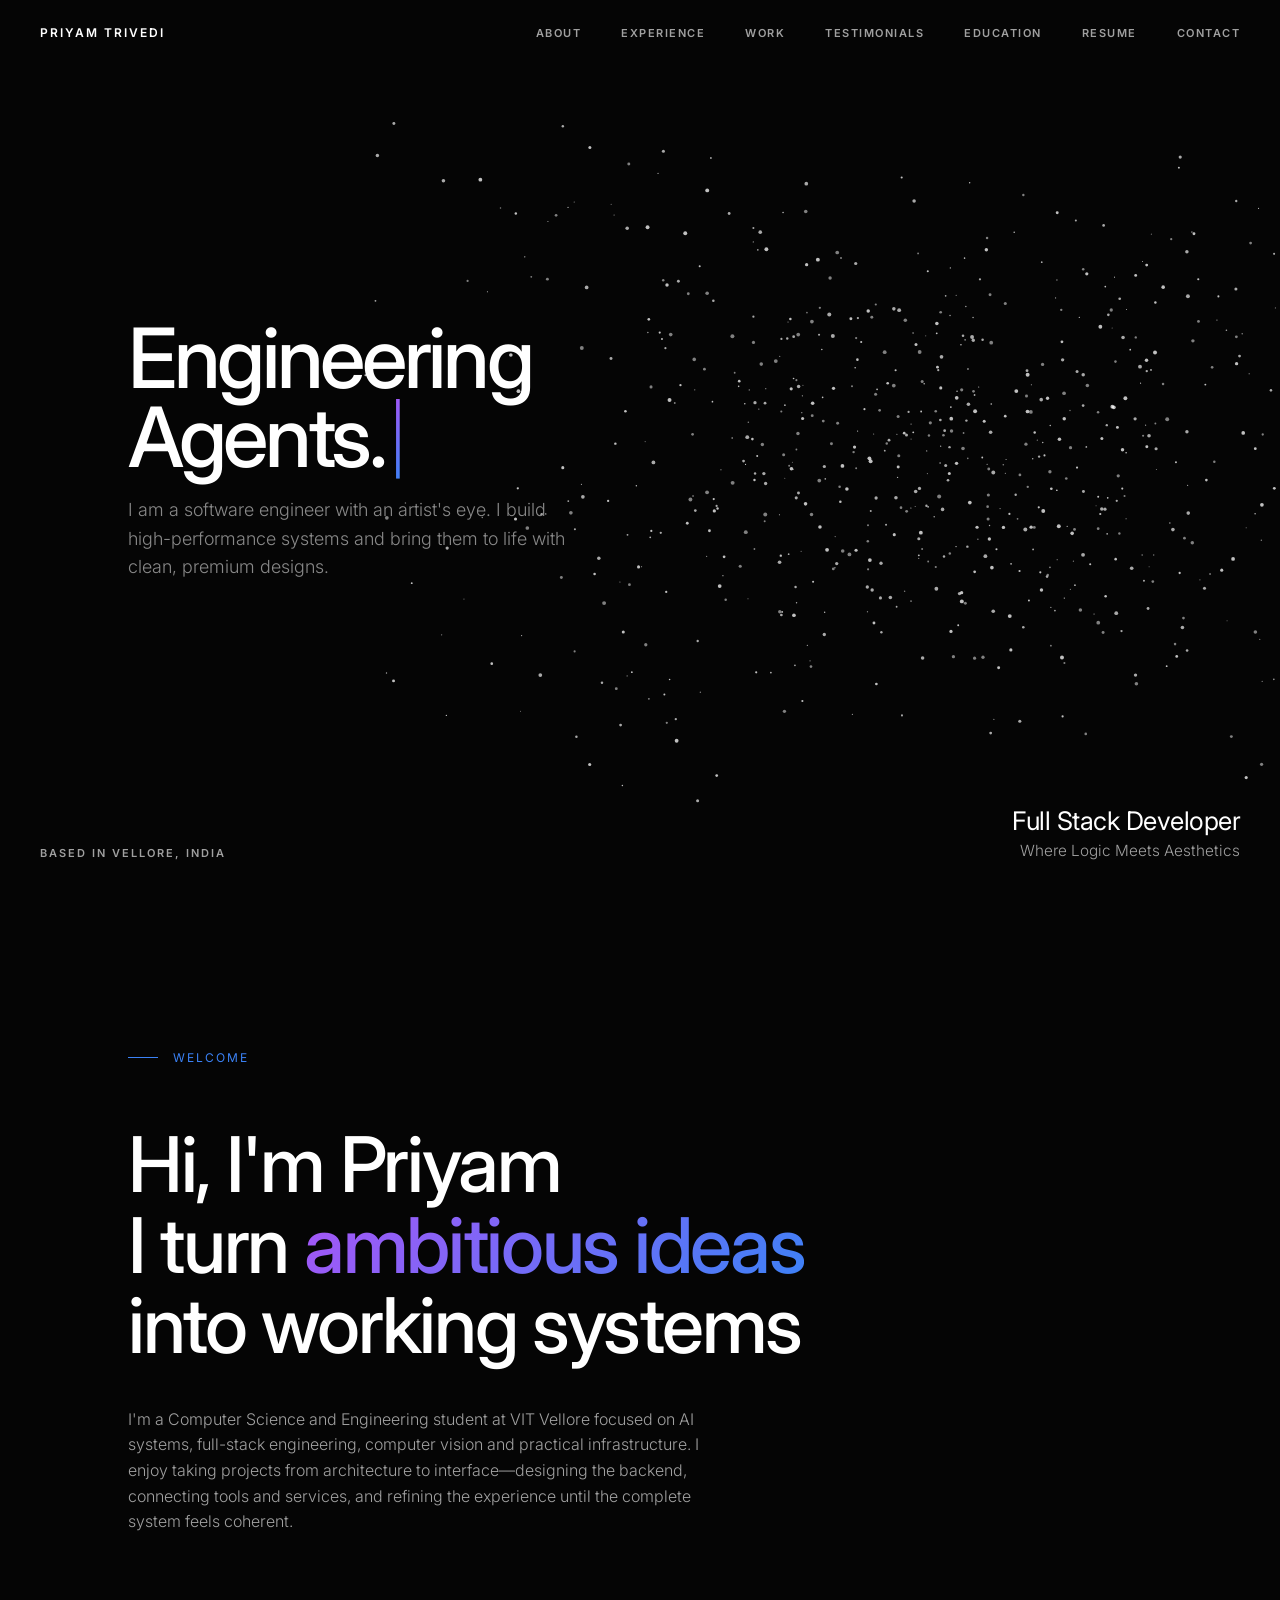
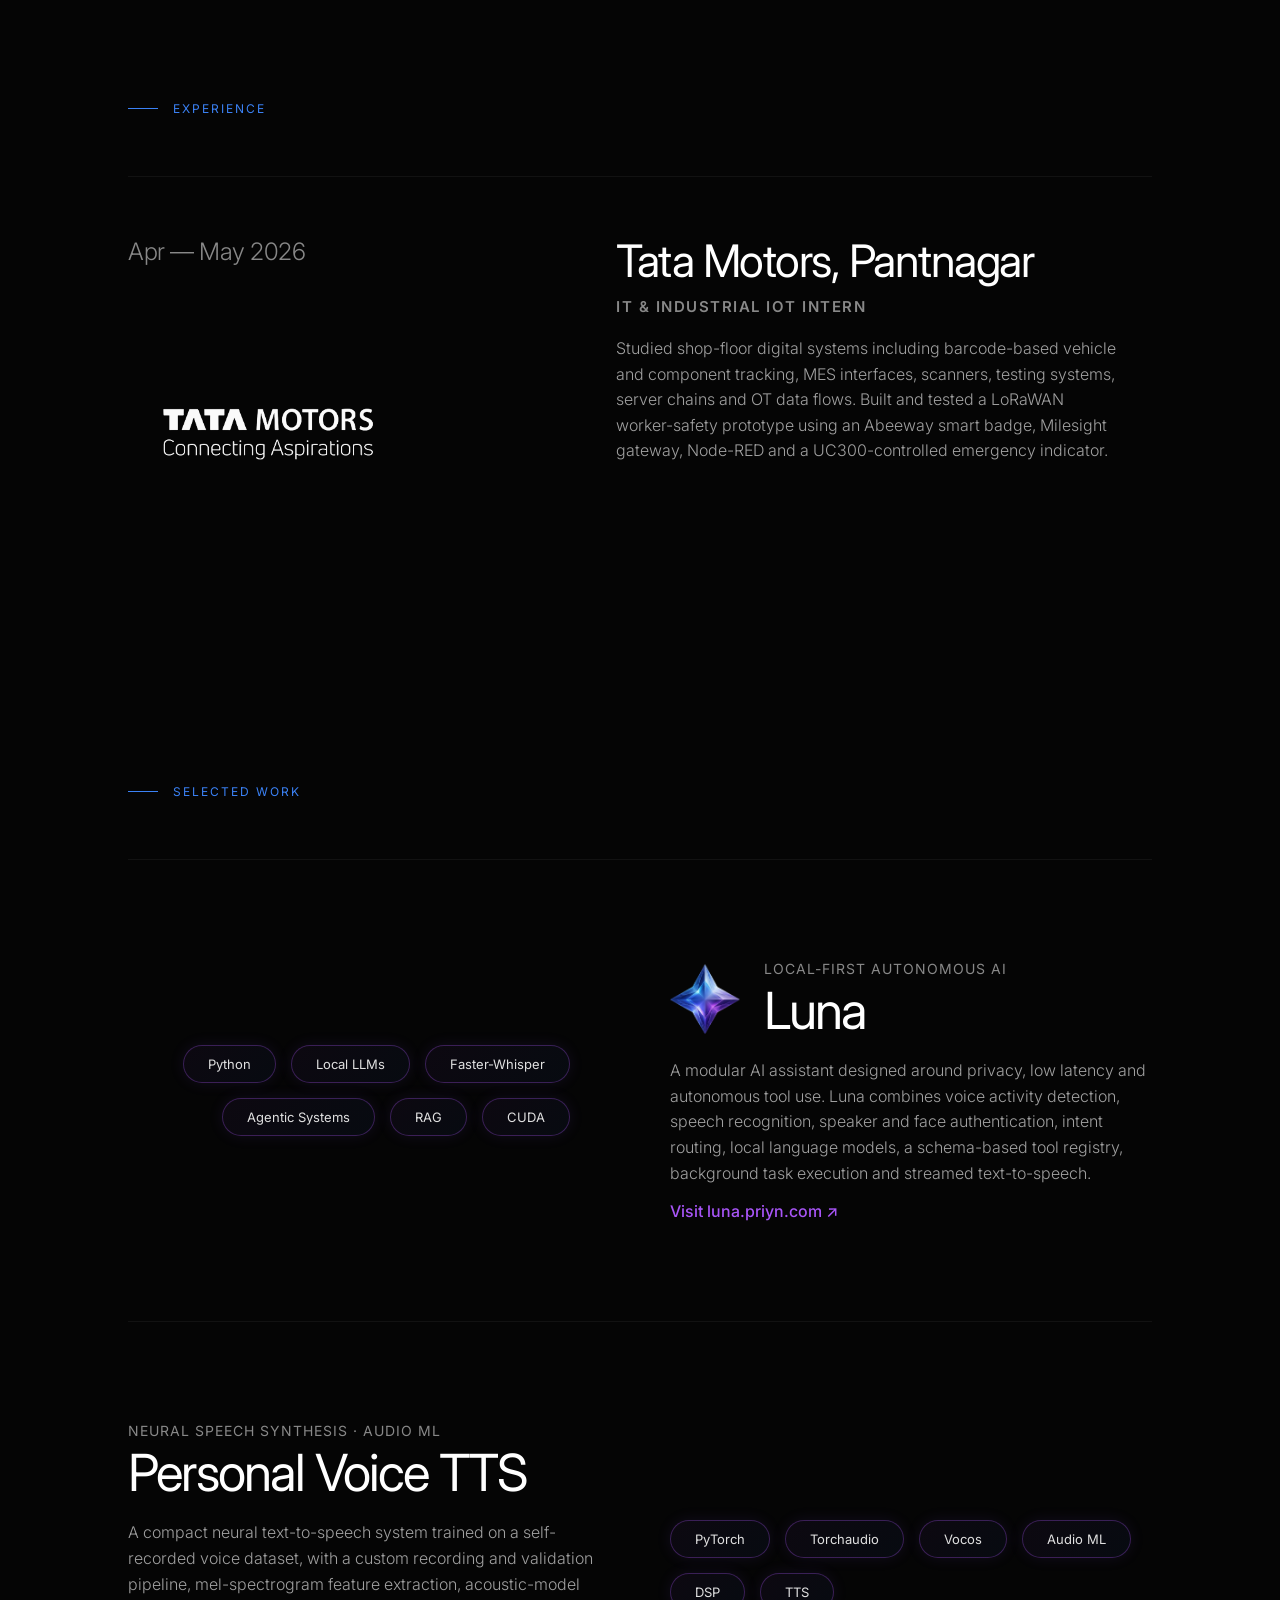
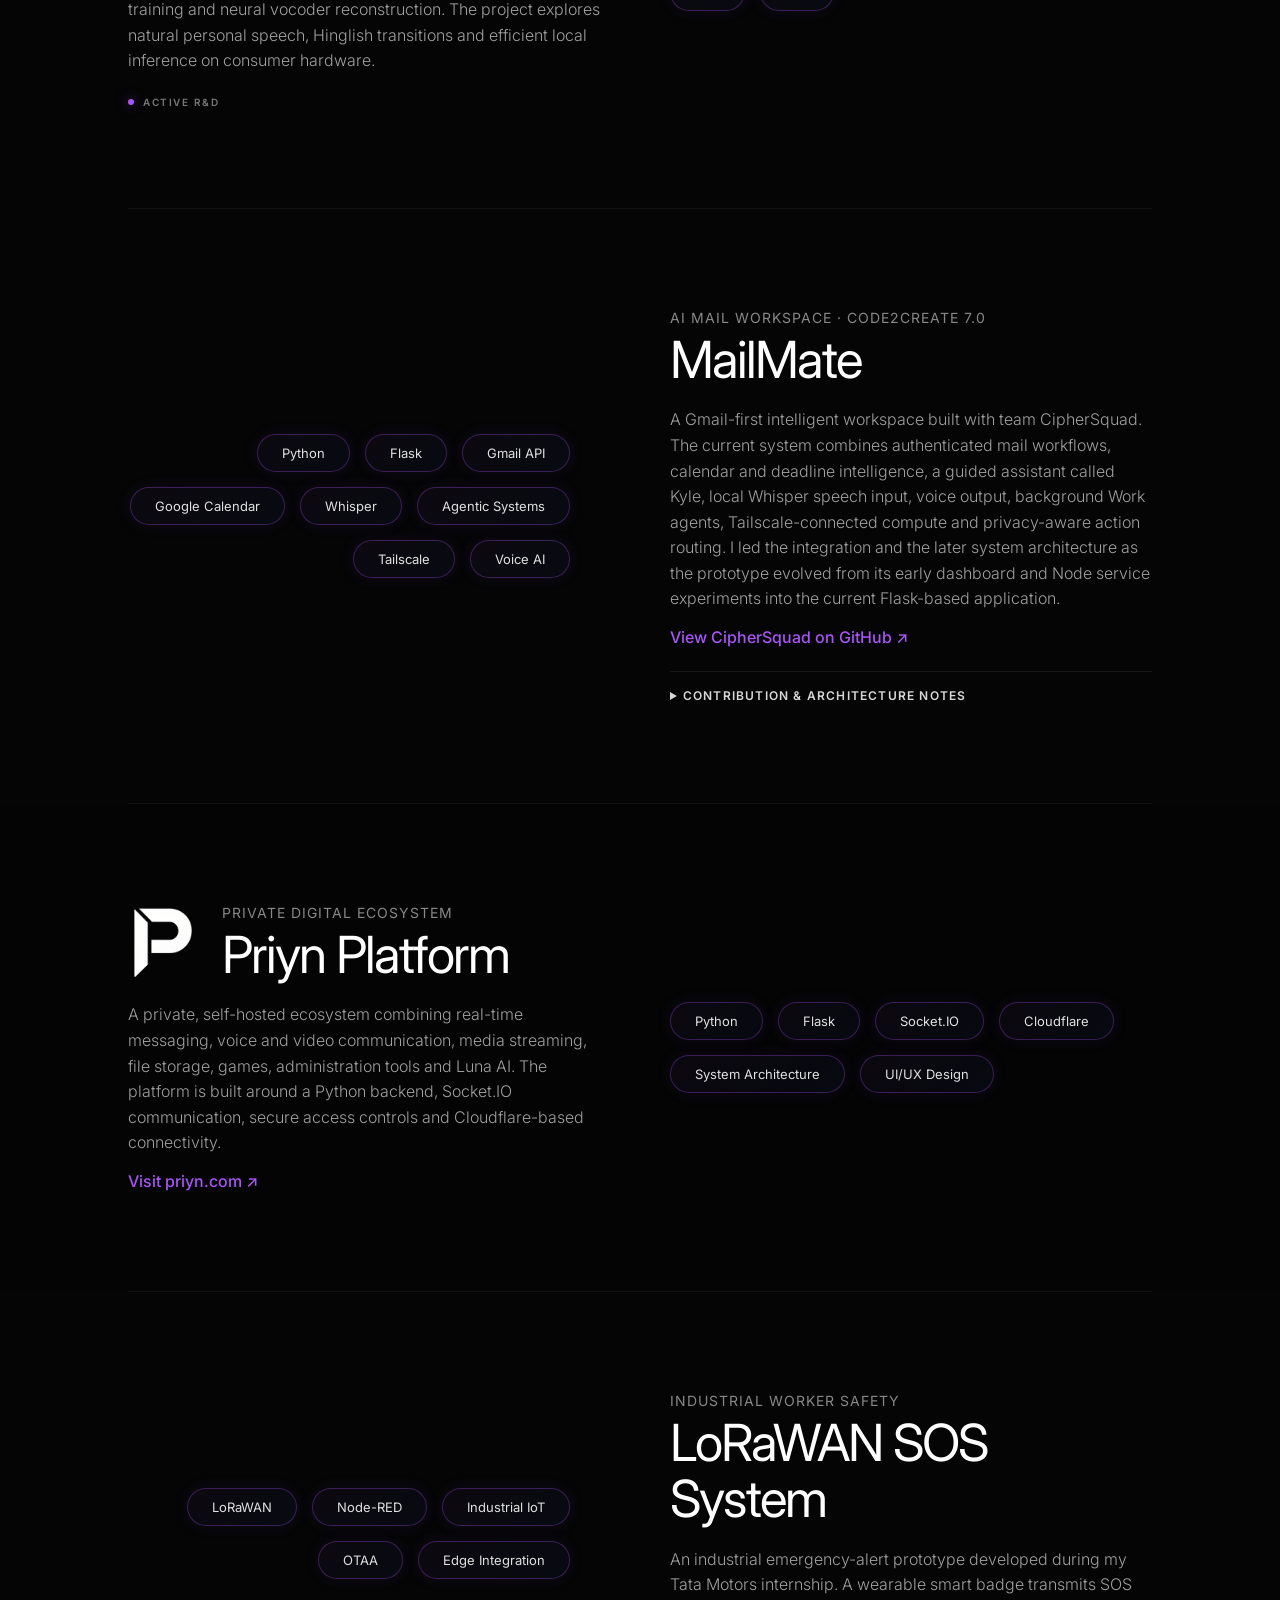
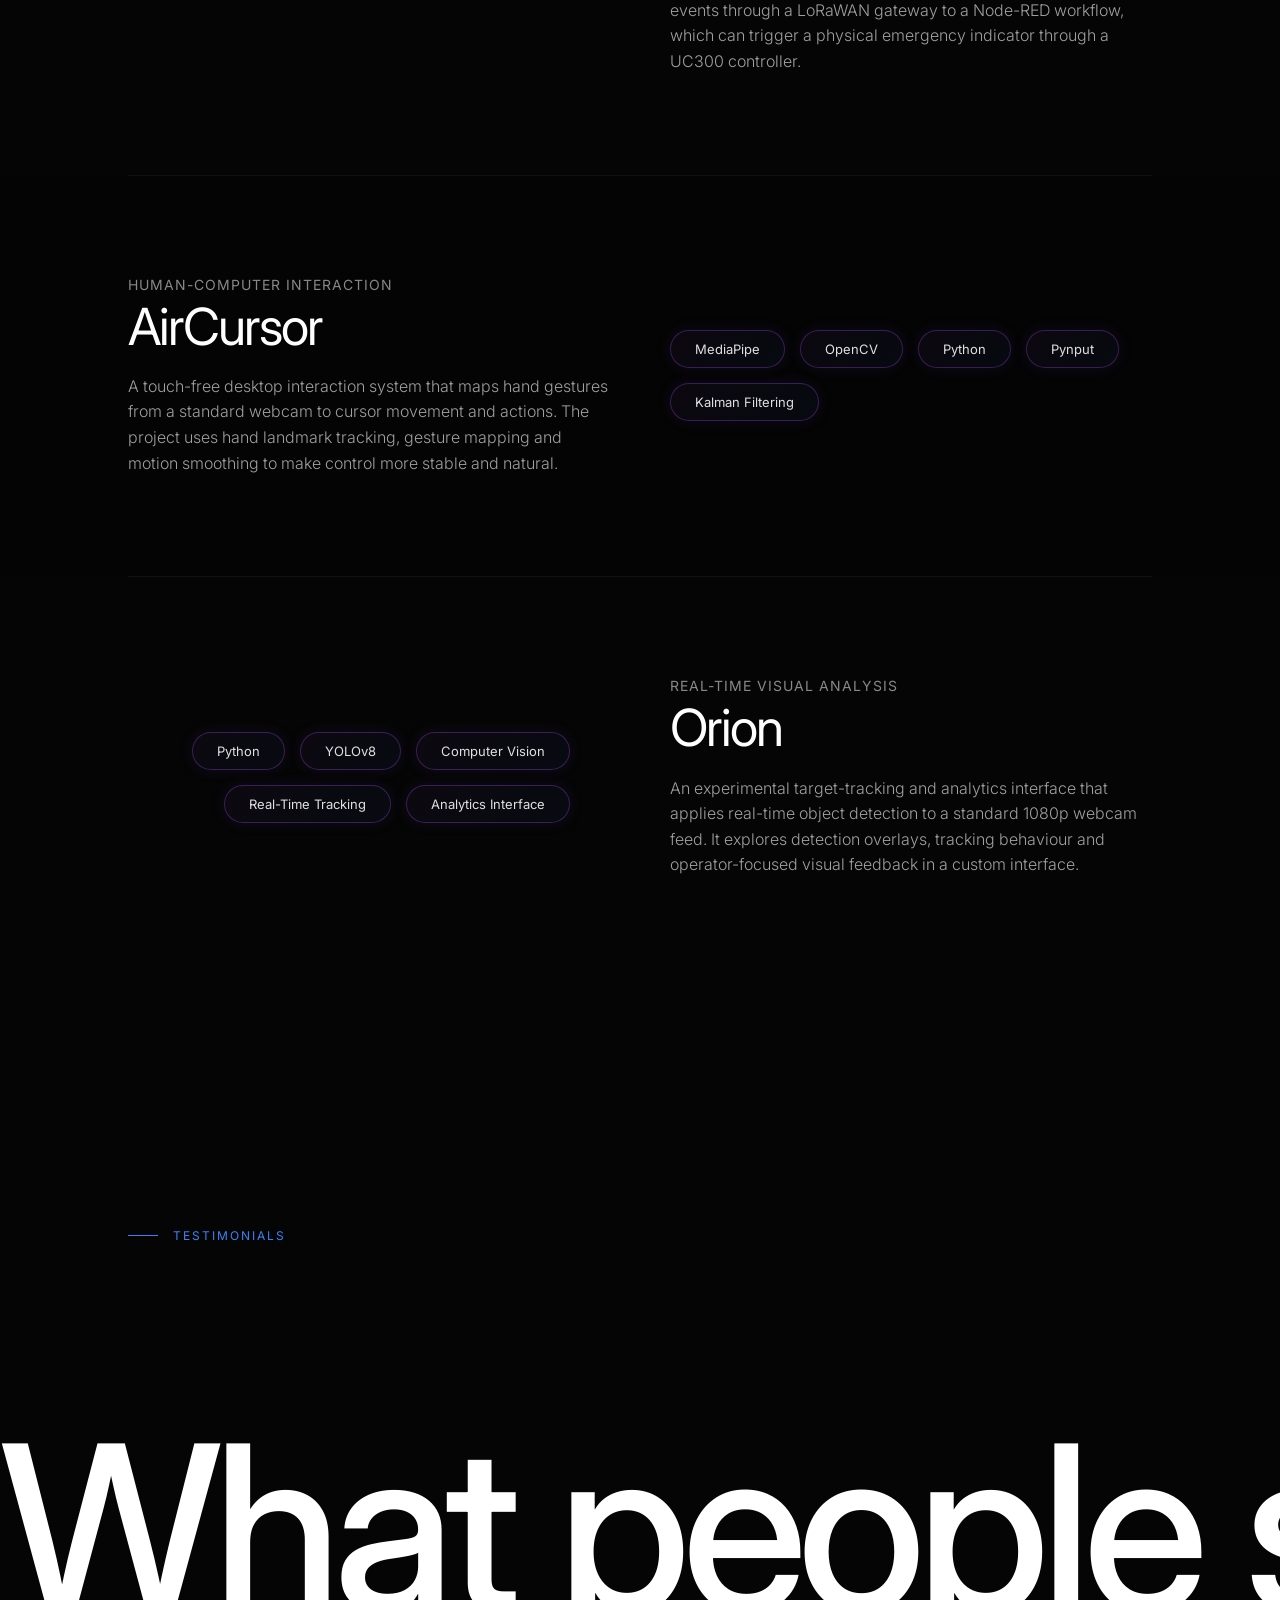
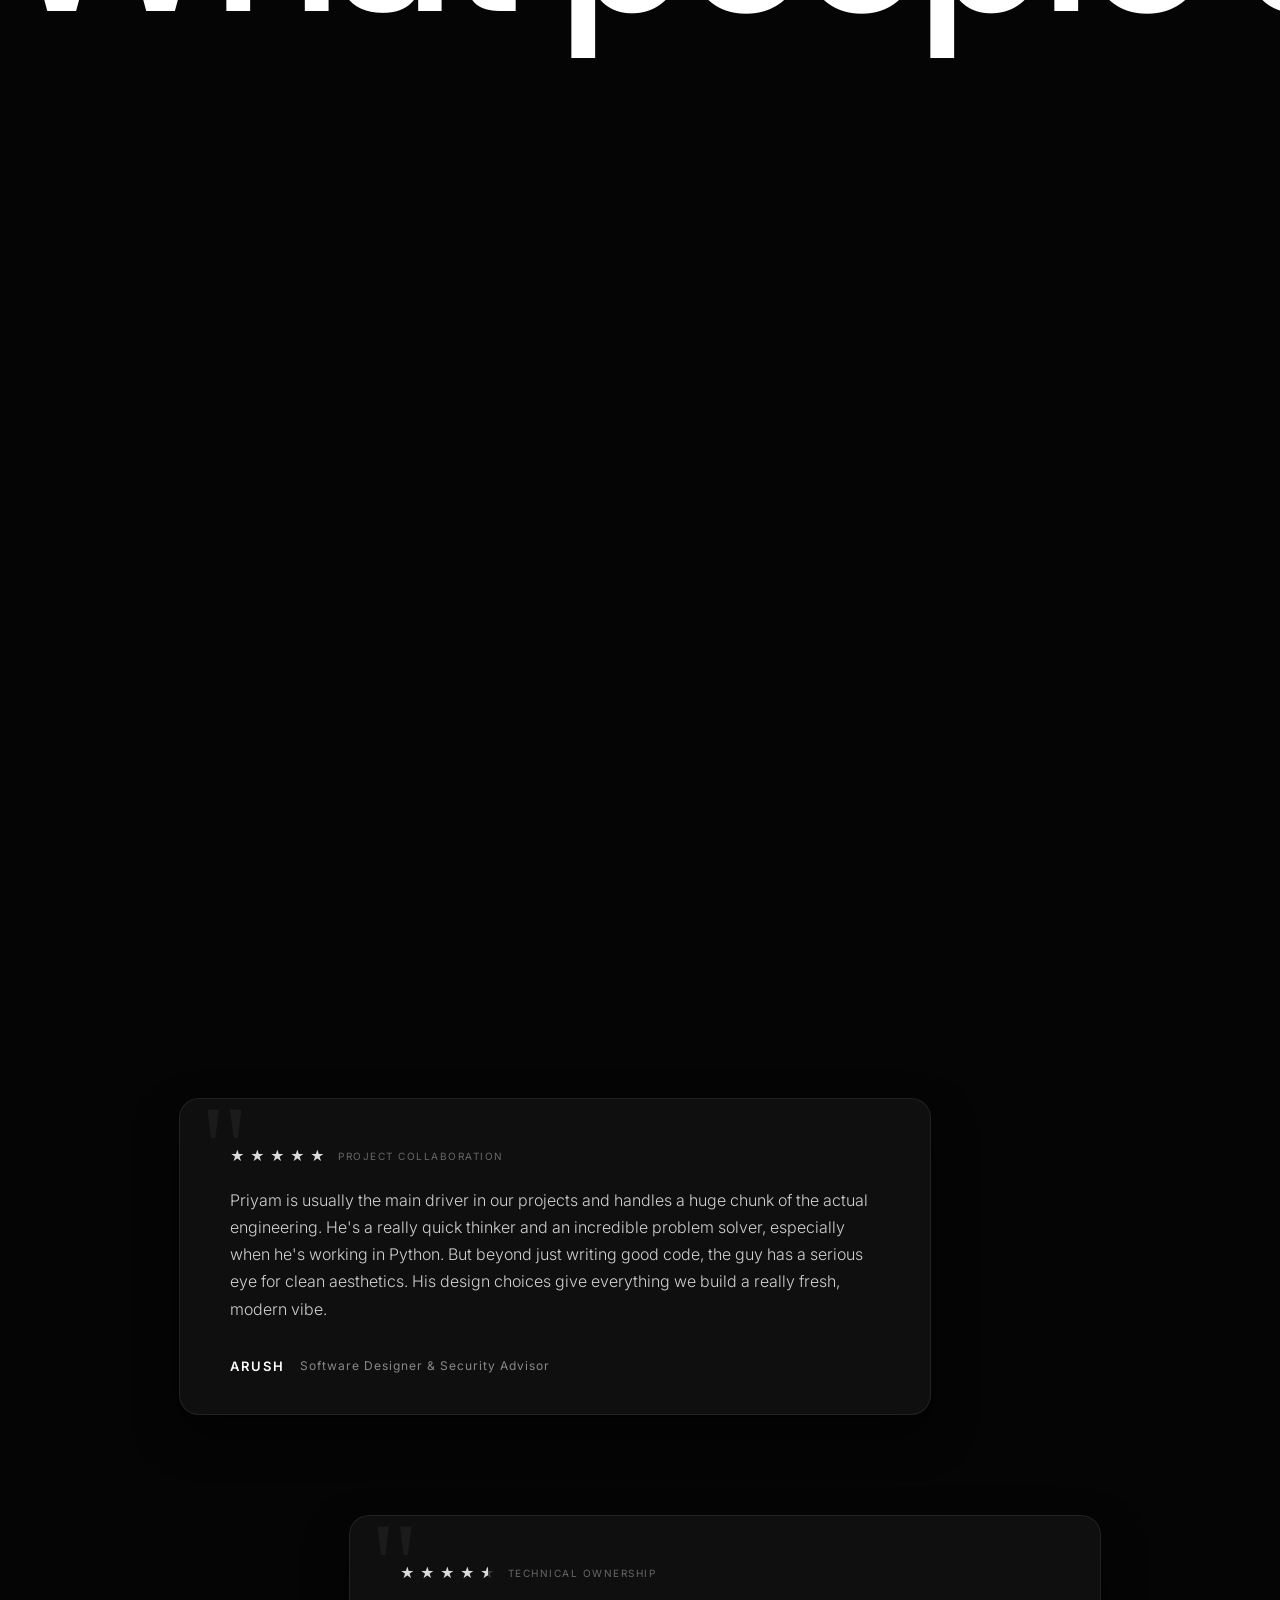
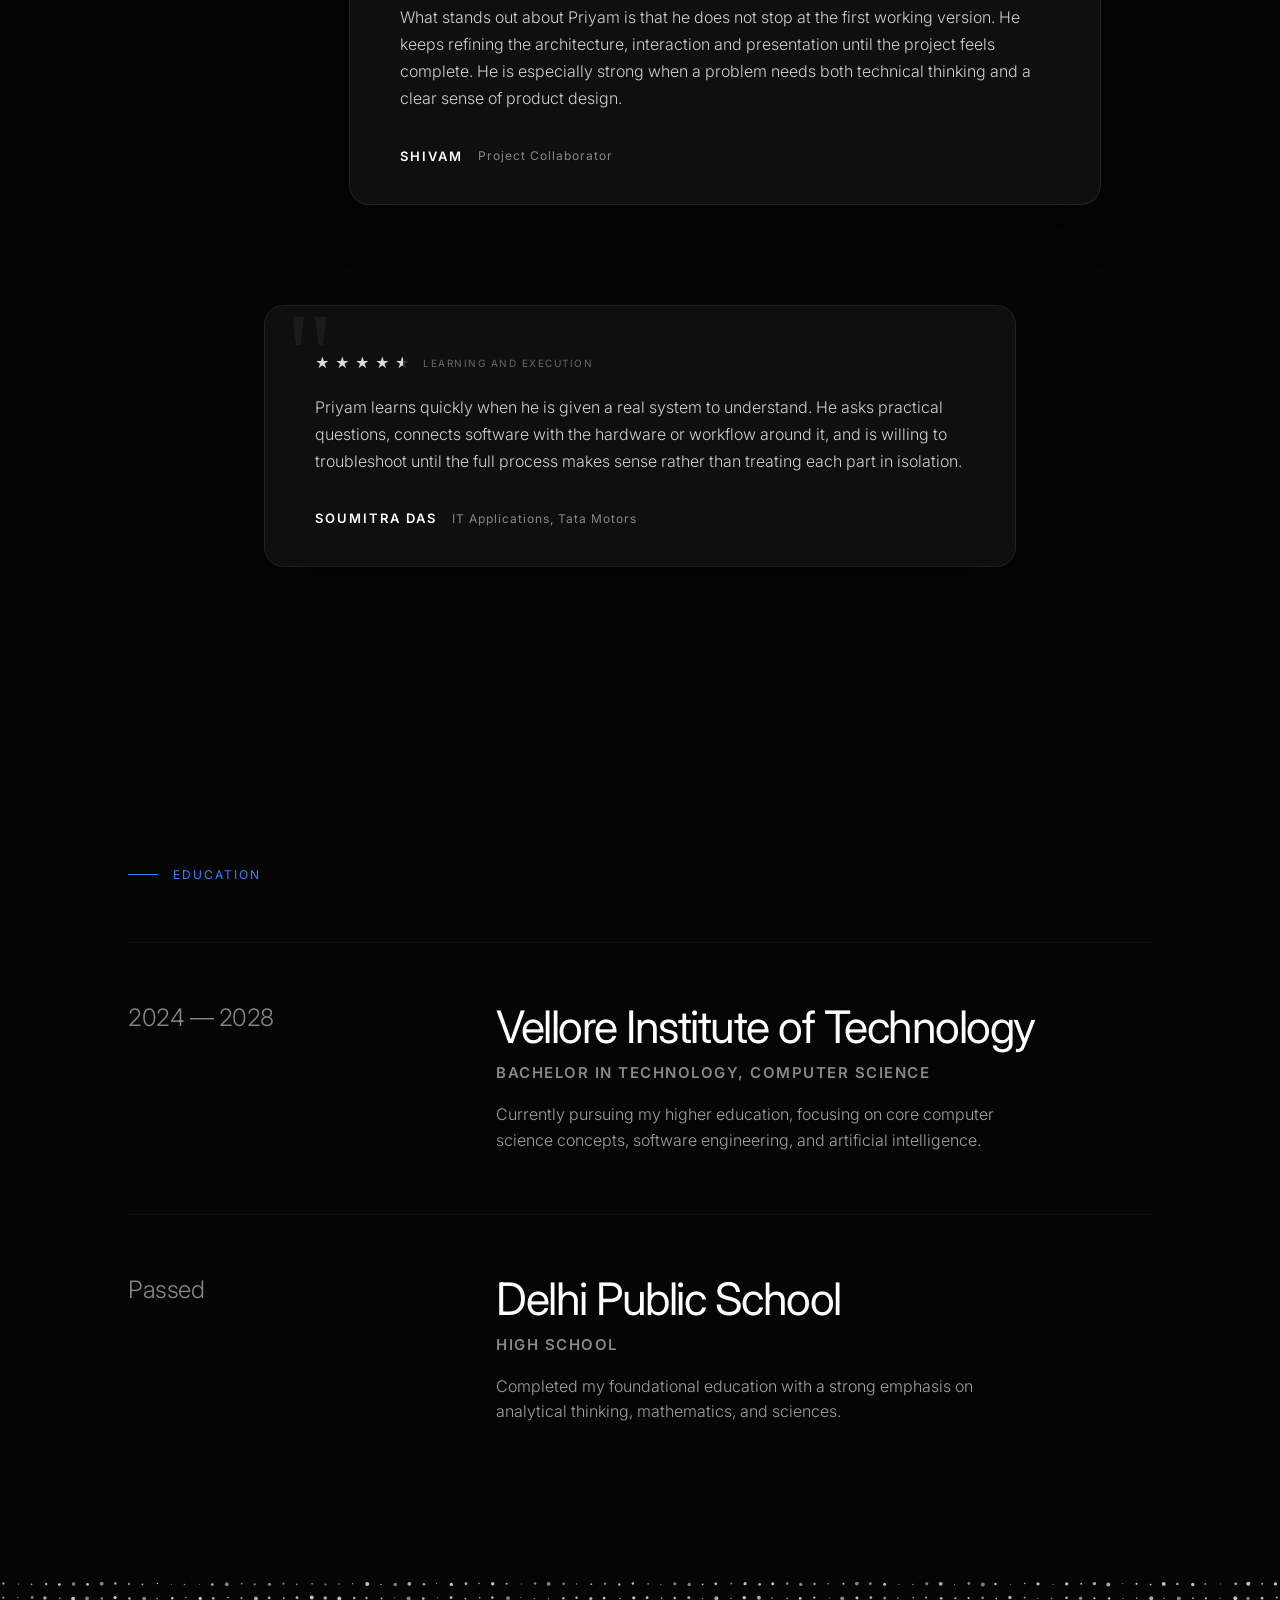
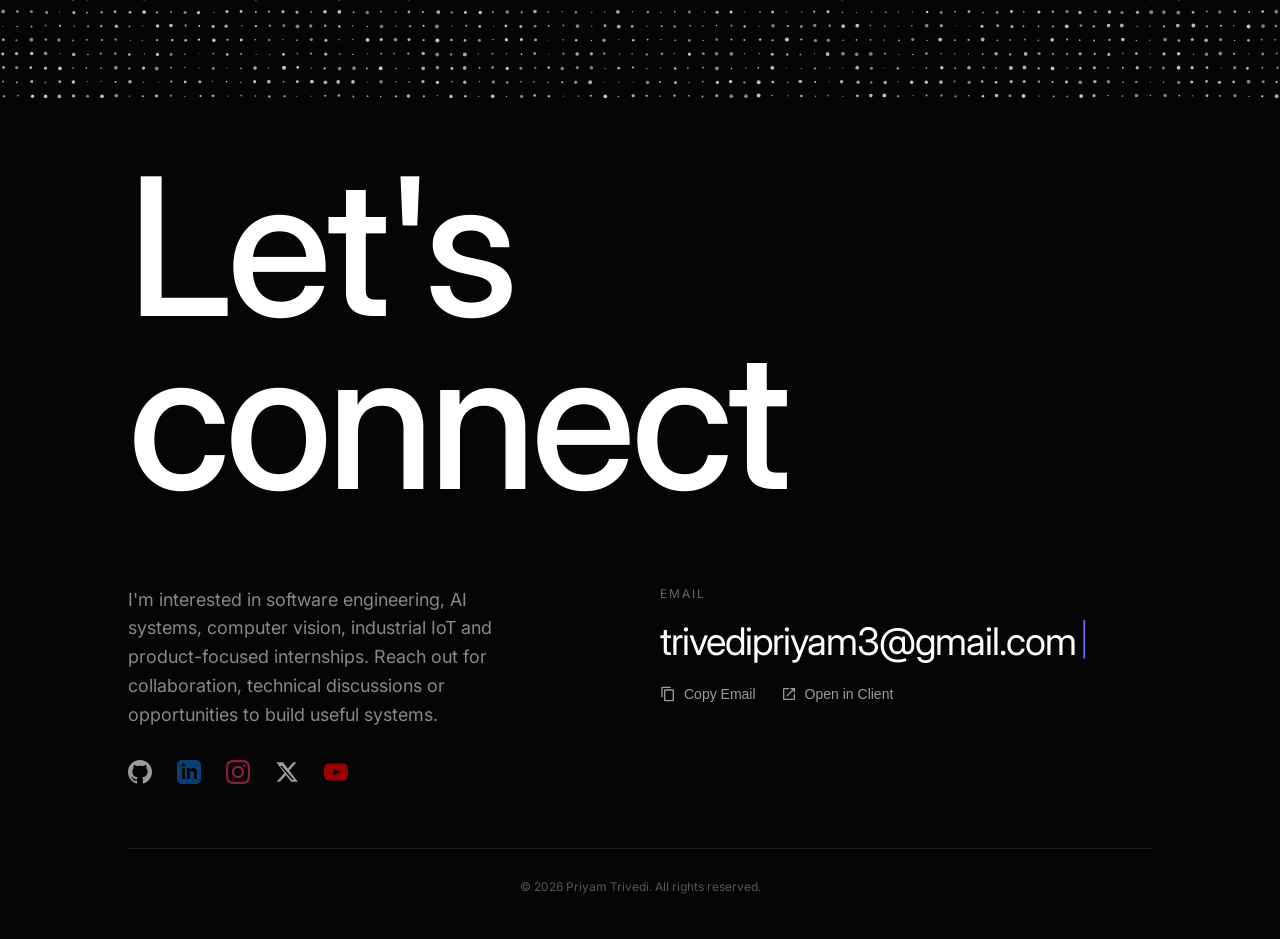
==== commit 8faf215a: "feat: add MailMate to selected work" ====
--- a/docs/index.html
+++ b/docs/index.html
@@ -1236,6 +1236,34 @@
                     <span class="glow-tag">Audio ML</span>
                     <span class="glow-tag">DSP</span>
                     <span class="glow-tag">TTS</span>
+                </div>
+            </div>
+
+            <!-- MAILMATE / CIPHERSQUAD -->
+            <div class="project-row" id="mailmate-project-row">
+                <div class="project-info">
+                    <div class="project-subtitle">AI Mail Workspace · Code2Create 7.0</div>
+                    <h3 class="project-title">MailMate</h3>
+                    <p class="project-desc">A Gmail-first intelligent workspace built with team CipherSquad. The current system combines authenticated mail workflows, calendar and deadline intelligence, a guided assistant called Kyle, local Whisper speech input, voice output, background Work agents, Tailscale-connected compute and privacy-aware action routing. I led the integration and the later system architecture as the prototype evolved from its early dashboard and Node service experiments into the current Flask-based application.</p>
+                    <a href="https://github.com/sphereofrupayan/CipherSquad" target="_blank" rel="noopener noreferrer" style="display: inline-block; margin-top: 15px; color: #a855f7; text-decoration: none; font-weight: 500; font-size: 16px; transition: color 0.3s;">View CipherSquad on GitHub ↗</a>
+                    <details style="margin-top: 24px; max-width: 520px; border-top: 1px solid rgba(255,255,255,0.08); padding-top: 16px; color: #888;">
+                        <summary style="cursor: pointer; color: #d8d8d8; font-size: 12px; font-weight: 600; letter-spacing: 1.2px; text-transform: uppercase;">Contribution &amp; architecture notes</summary>
+                        <div style="margin-top: 14px; font-size: 13px; line-height: 1.7; color: #888;">
+                            <p style="margin: 0 0 10px 0;"><strong style="color:#d8d8d8;">Priyam Trivedi:</strong> primary integration and current-system architecture, including the Flask migration, Gmail workspace, calendar intelligence, Kyle, Whisper, Tailscale compute, Work Agent, voice, privacy controls and runtime/UI stabilization.</p>
+                            <p style="margin: 0 0 10px 0;"><strong style="color:#d8d8d8;">Sreyanko:</strong> substantial original dashboard and Overview frontend work. <strong style="color:#d8d8d8;">Kartikay:</strong> early Supabase/Node dashboard and service integration. <strong style="color:#d8d8d8;">Asmin Sinha:</strong> initial Express, Gmail OAuth and Gemini backend foundation. <strong style="color:#d8d8d8;">Rupayan:</strong> initial repository setup and isolated local-time UI work.</p>
+                            <p style="margin: 0; color: #666;">Attribution follows original branch history rather than only the author of the later <code>main</code> integration commit. Merge-only commits, lockfiles and disconnected snapshot diffs are not treated as proof of authorship; no artificial contribution percentage is claimed.</p>
+                        </div>
+                    </details>
+                </div>
+                <div class="project-tags">
+                    <span class="glow-tag">Python</span>
+                    <span class="glow-tag">Flask</span>
+                    <span class="glow-tag">Gmail API</span>
+                    <span class="glow-tag">Google Calendar</span>
+                    <span class="glow-tag">Whisper</span>
+                    <span class="glow-tag">Agentic Systems</span>
+                    <span class="glow-tag">Tailscale</span>
+                    <span class="glow-tag">Voice AI</span>
                 </div>
             </div>
 
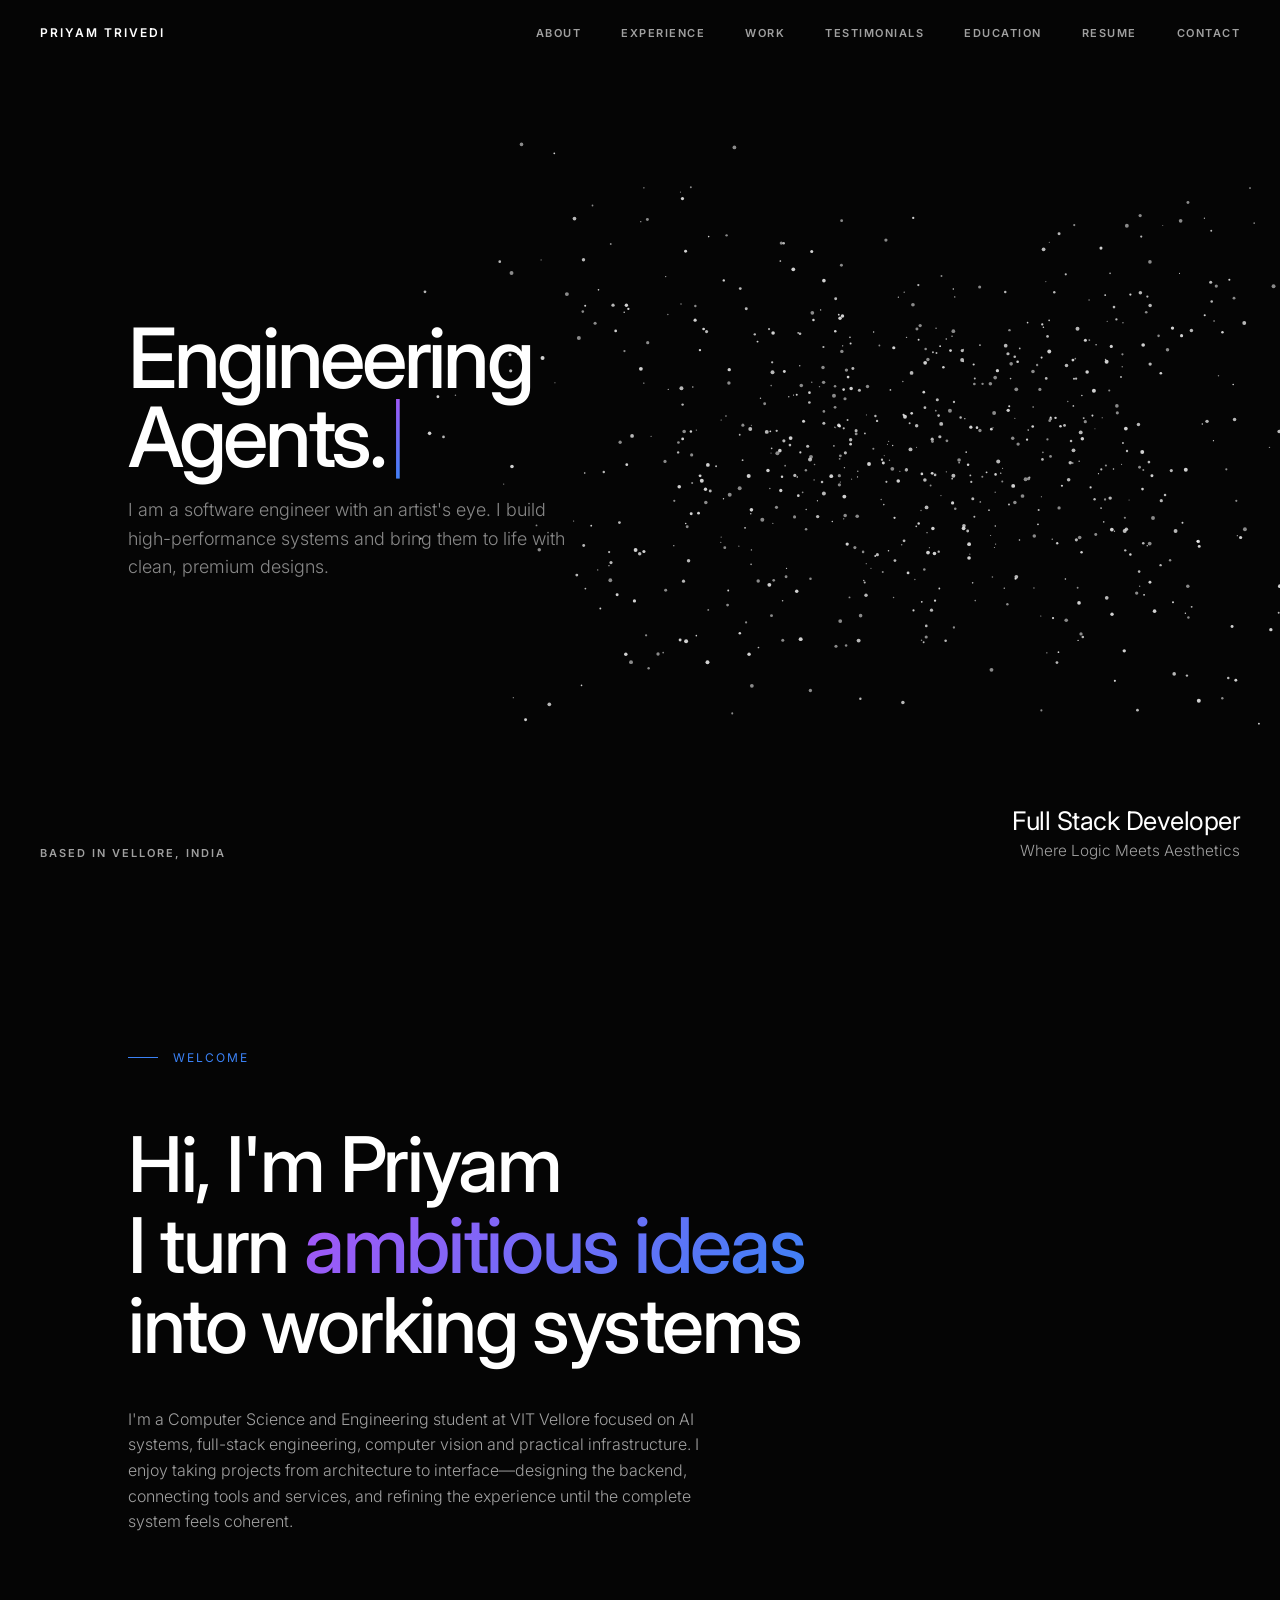
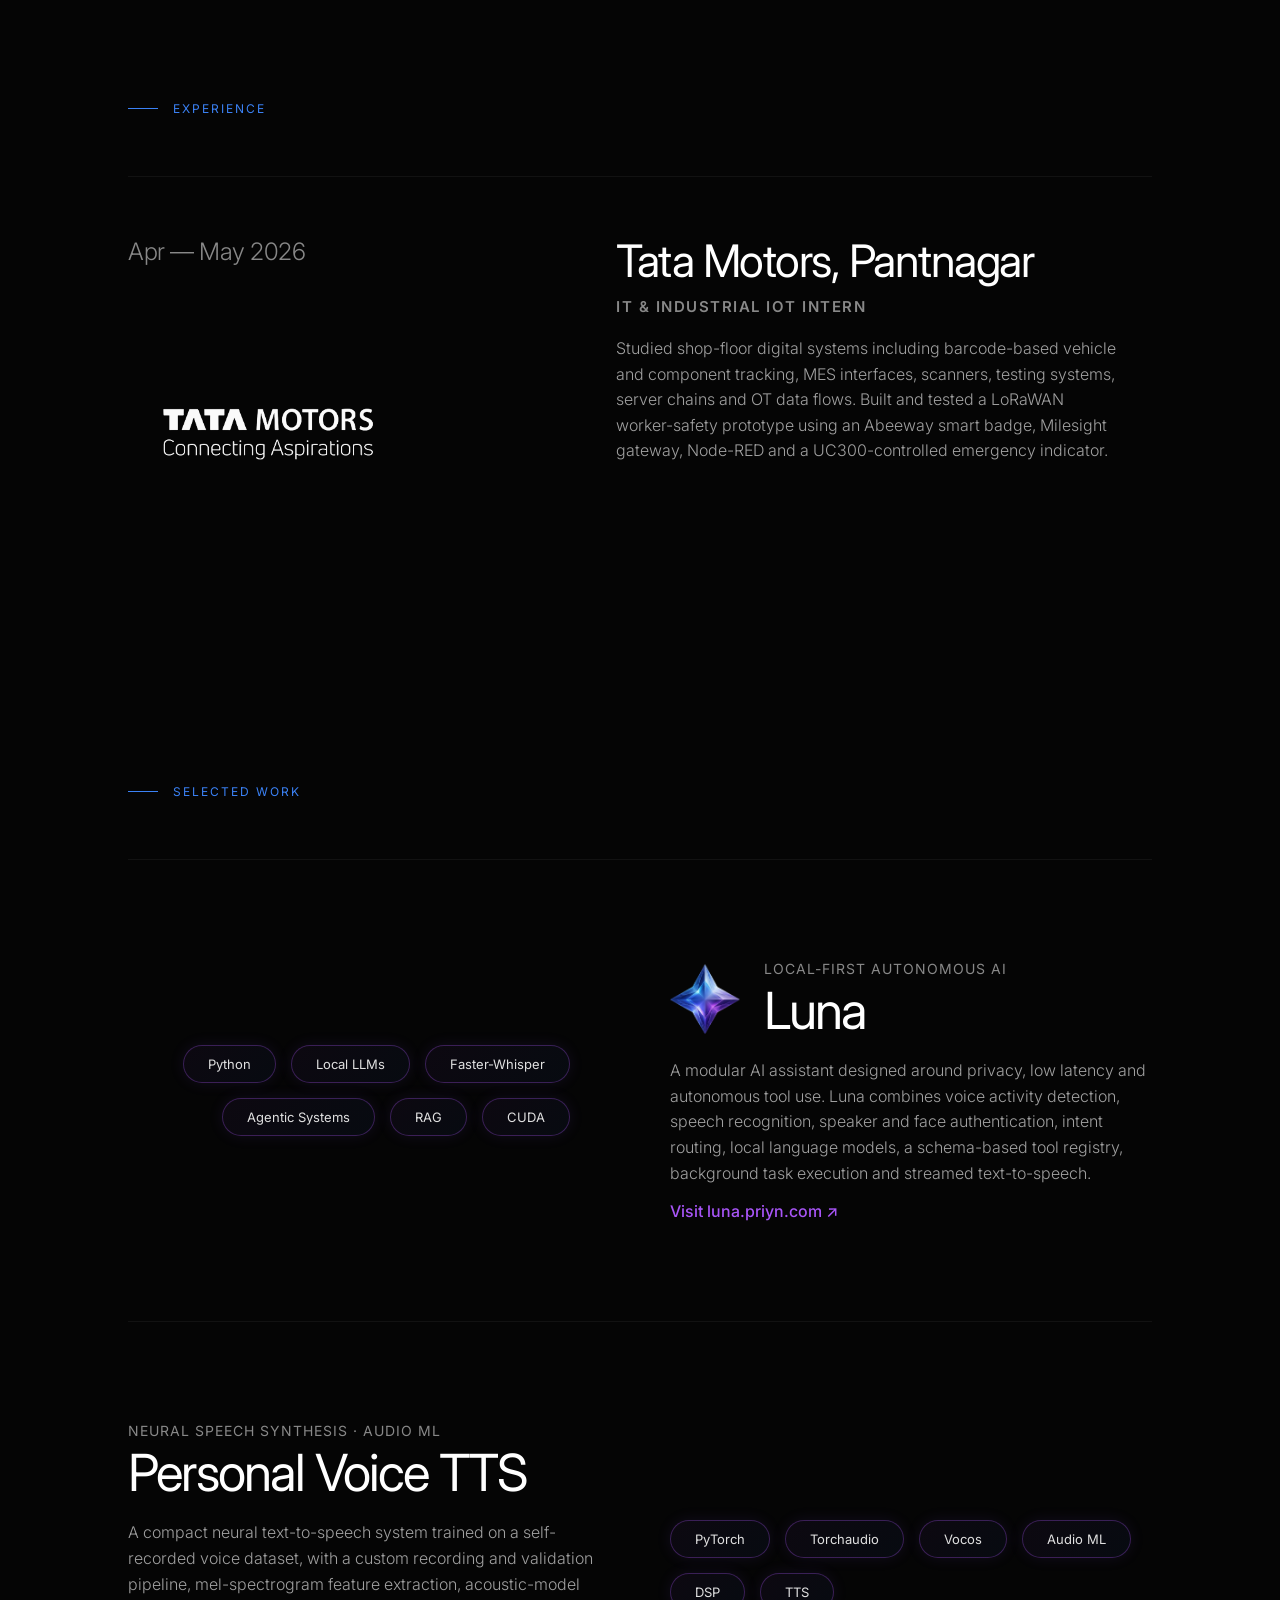
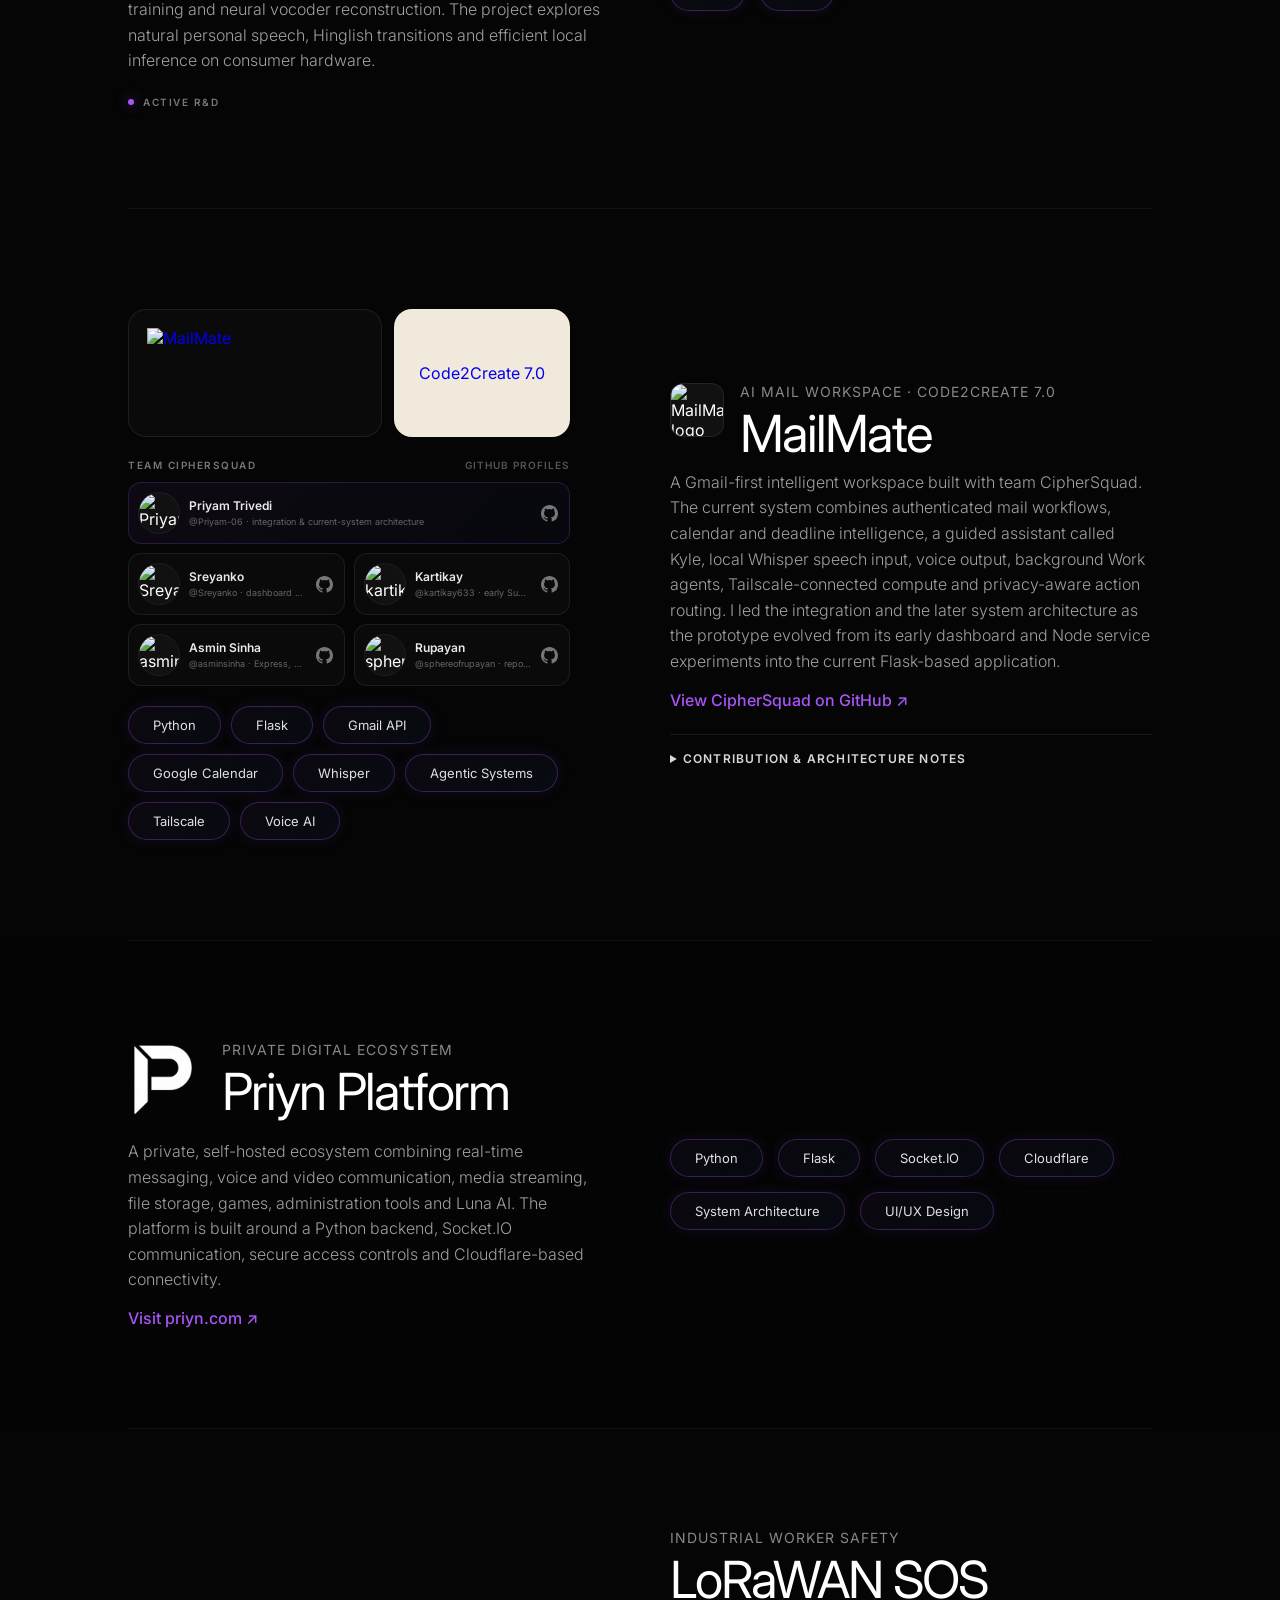
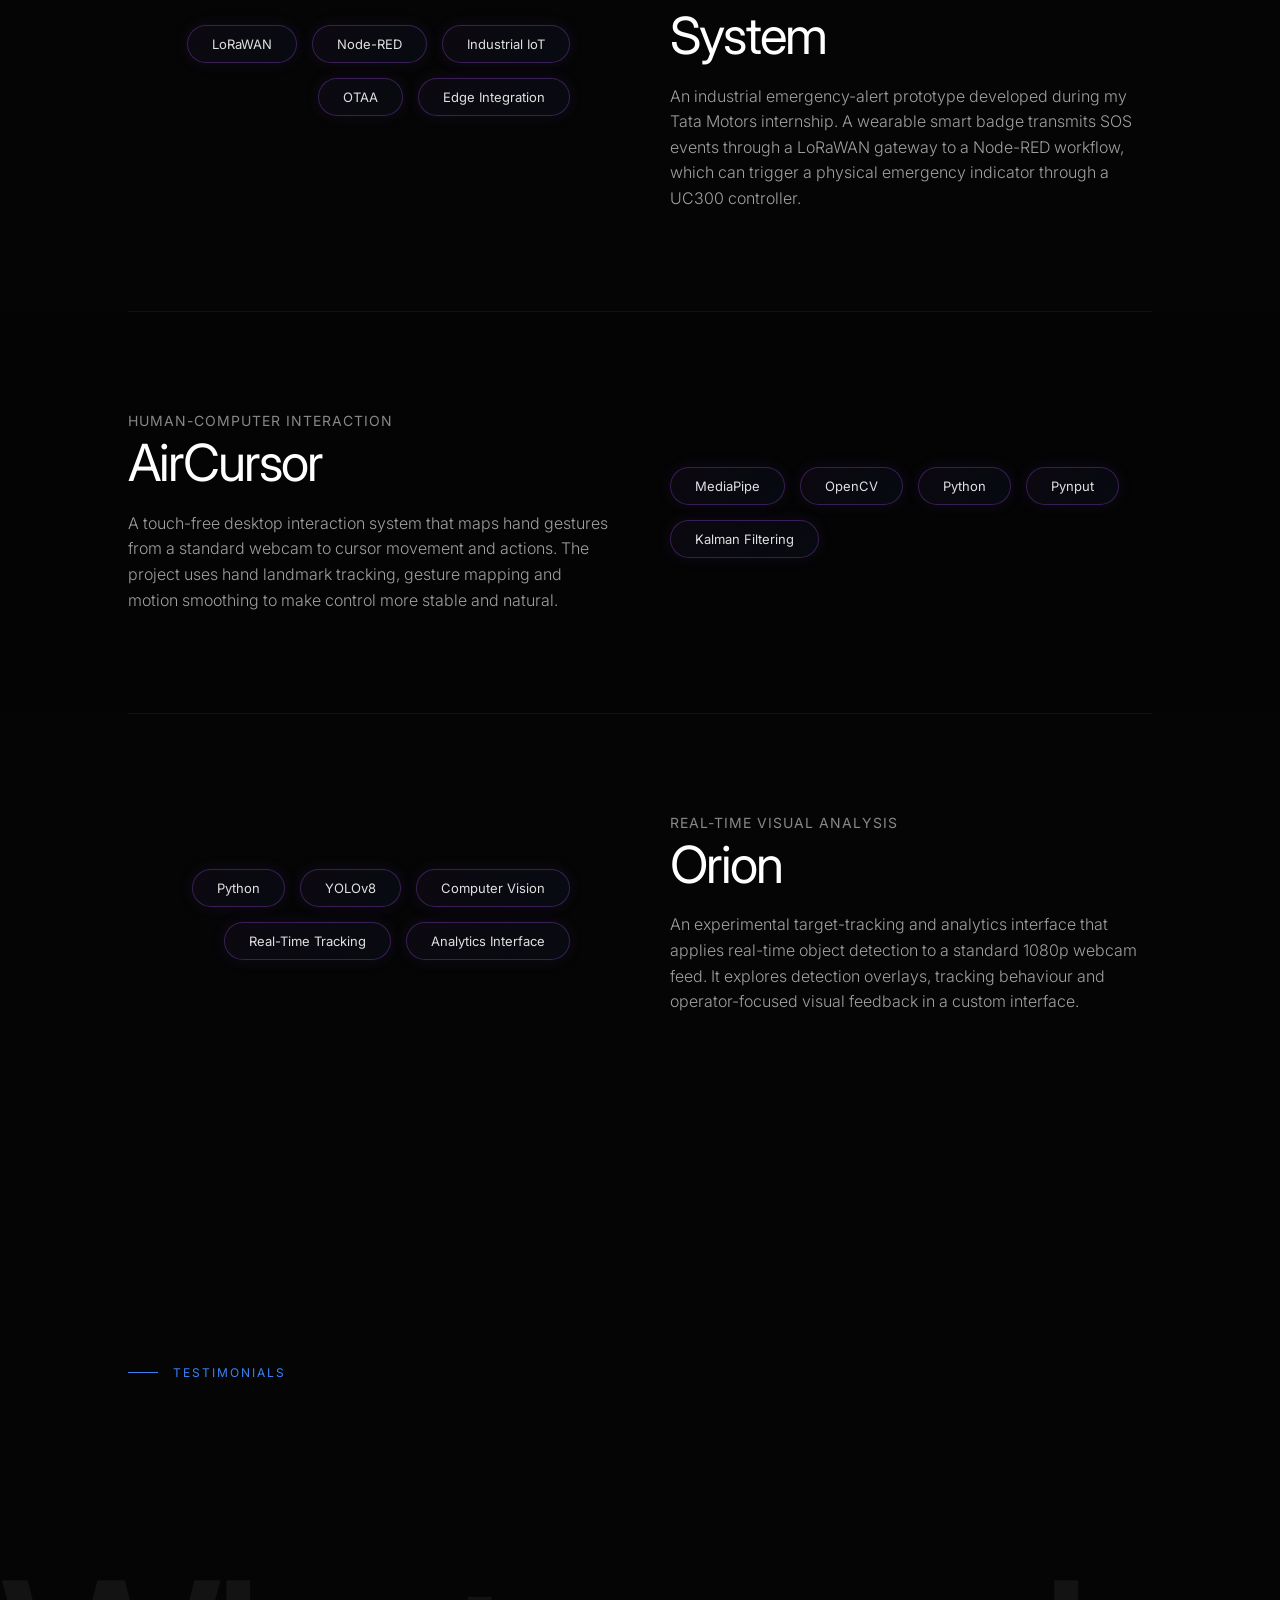
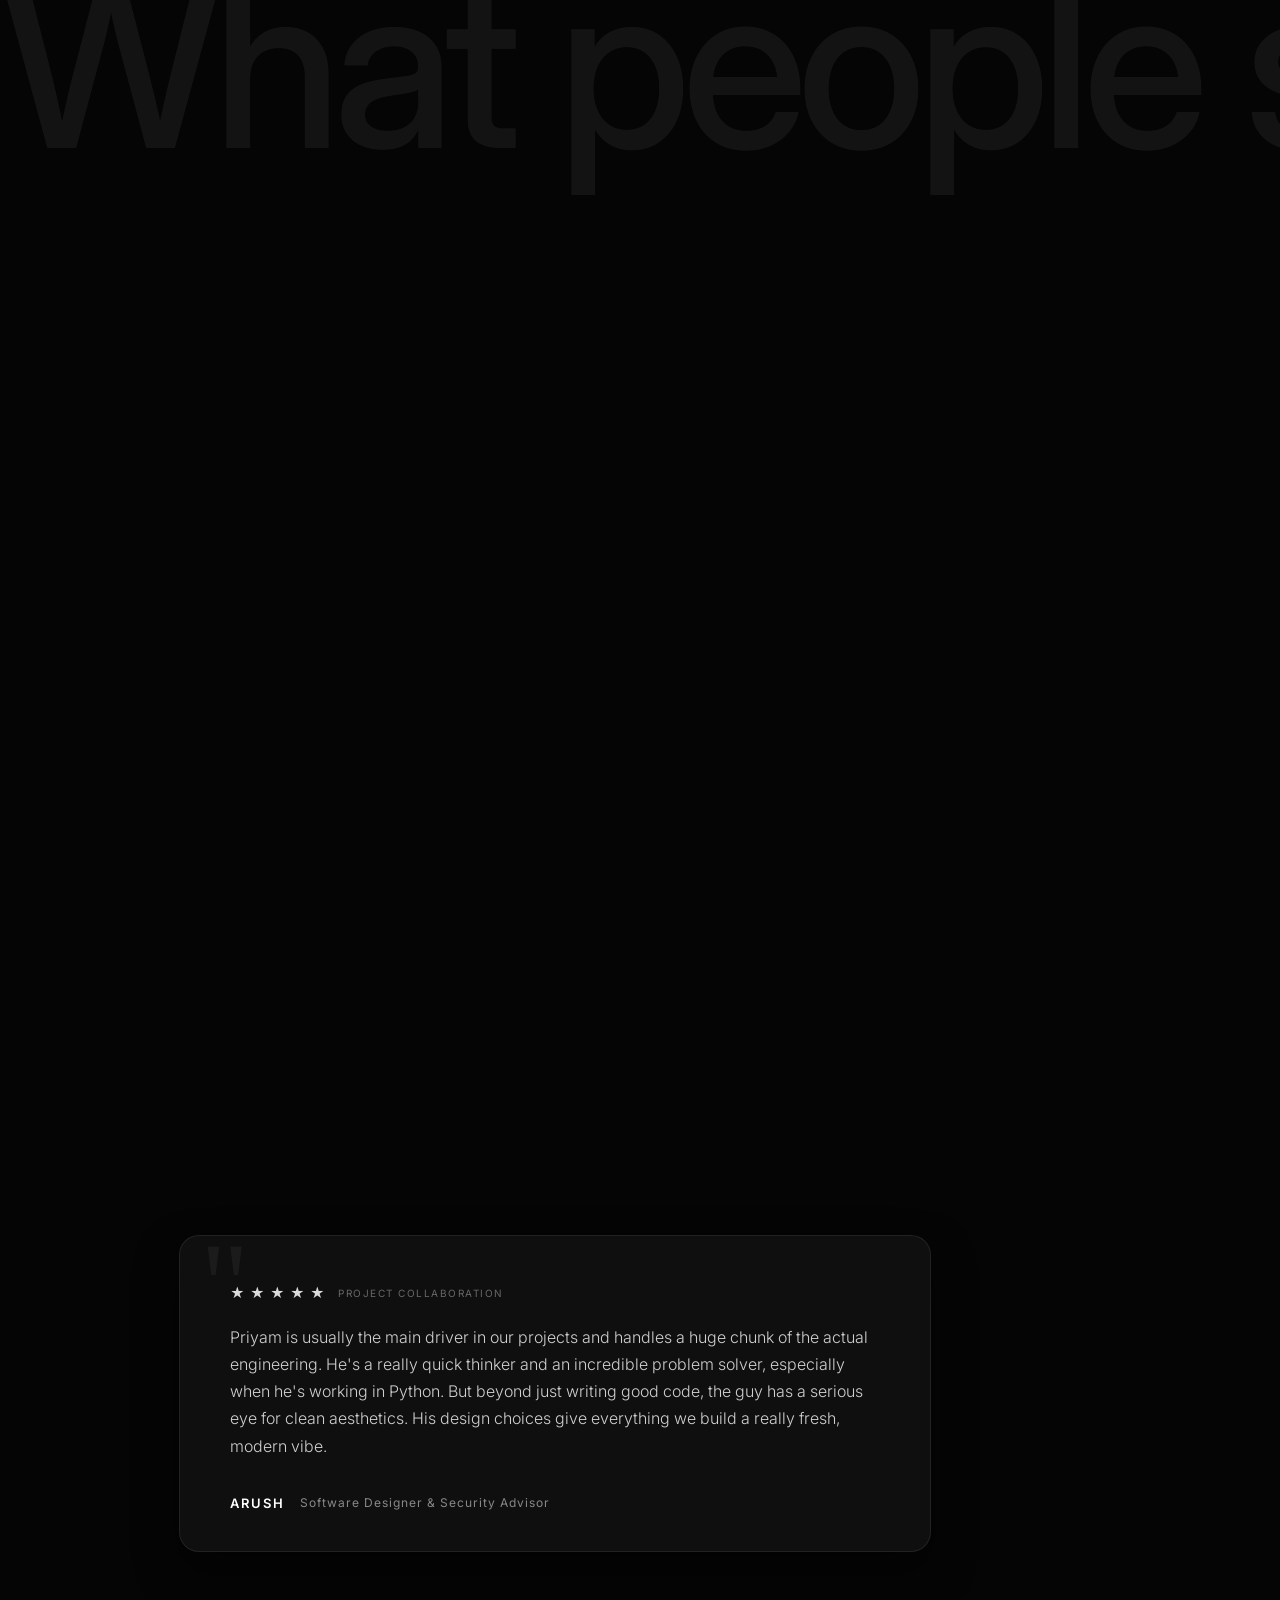
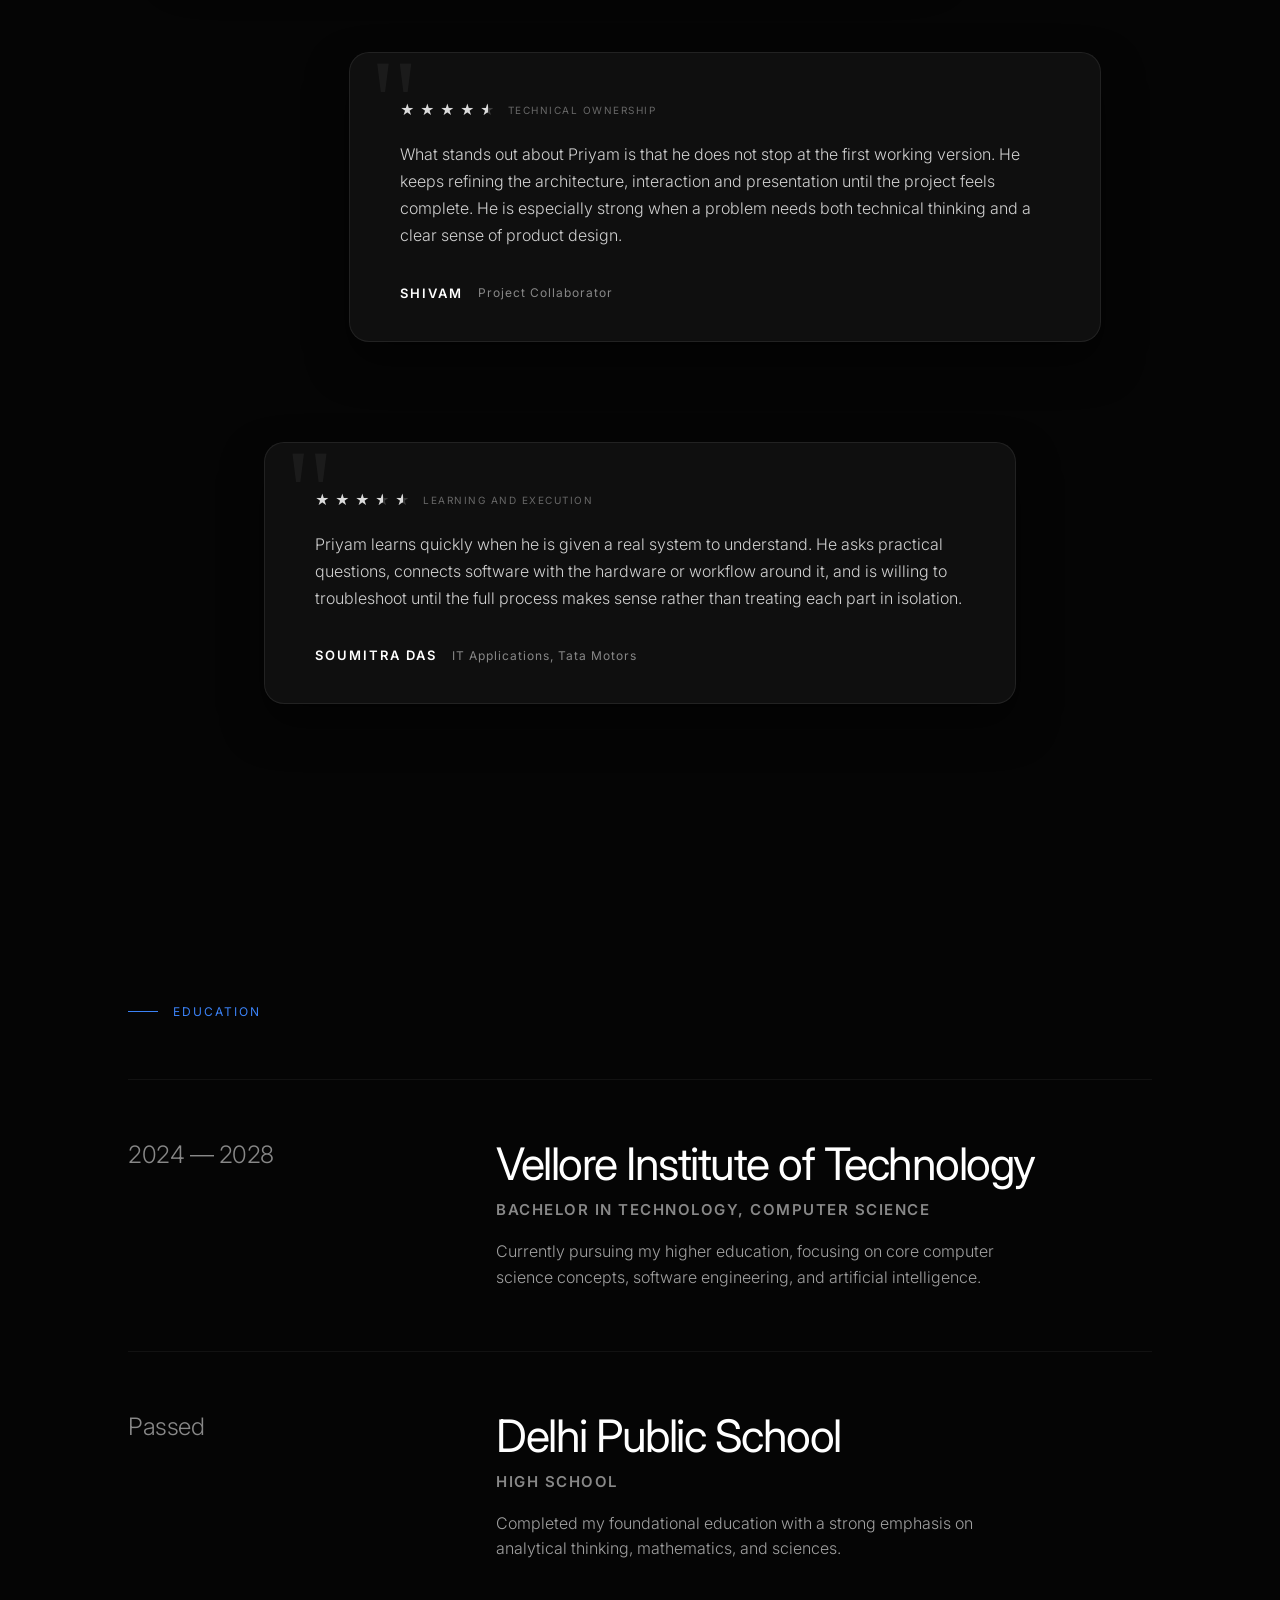
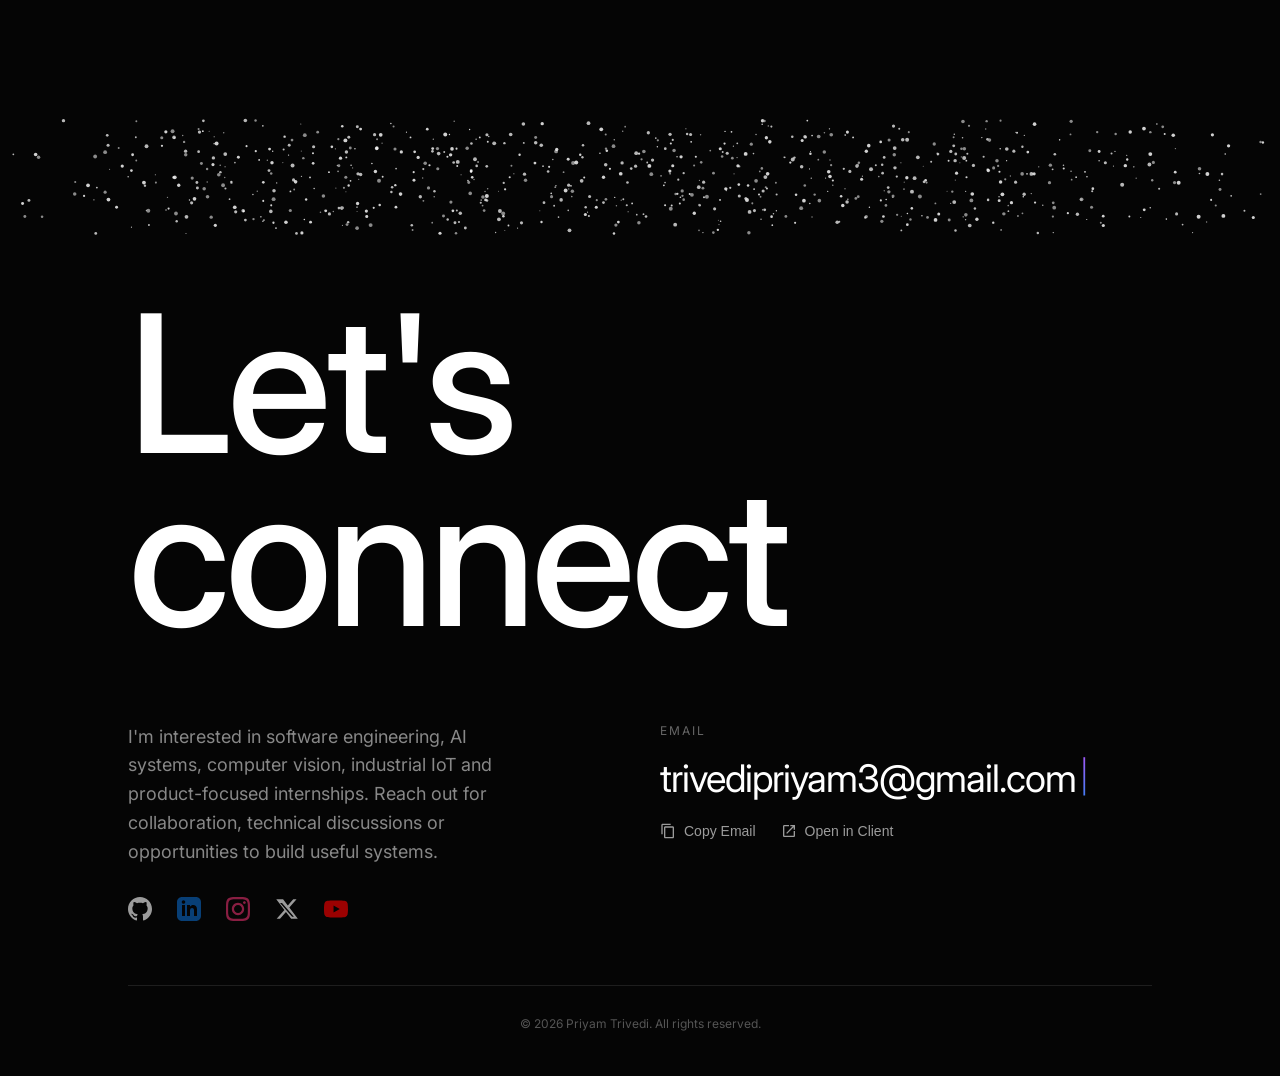
==== commit 6f83c265: "feat: add MailMate branding and GitHub team profiles" ====
--- a/docs/index.html
+++ b/docs/index.html
@@ -563,6 +563,224 @@
             border-radius: 50%;
             background: #a855f7;
             box-shadow: 0 0 12px rgba(168, 85, 247, 0.55);
+        }
+
+        /* --- MailMate Project --- */
+        #mailmate-project-row .project-tags {
+            flex-direction: column;
+            flex-wrap: nowrap;
+            align-items: stretch;
+            justify-content: center;
+            align-content: stretch;
+            gap: 18px;
+        }
+
+        .mailmate-logo-stage {
+            display: grid;
+            grid-template-columns: minmax(0, 1.3fr) minmax(0, 0.9fr);
+            gap: 12px;
+            width: 100%;
+            max-width: 560px;
+        }
+
+        .mailmate-logo-card {
+            min-height: 128px;
+            display: flex;
+            align-items: center;
+            justify-content: center;
+            padding: 18px;
+            box-sizing: border-box;
+            border: 1px solid rgba(255,255,255,0.08);
+            border-radius: 18px;
+            overflow: hidden;
+            text-decoration: none;
+            background: rgba(255,255,255,0.025);
+            transition: transform 0.25s ease, border-color 0.25s ease, background 0.25s ease;
+        }
+
+        .mailmate-logo-card:hover {
+            transform: translateY(-3px);
+            border-color: rgba(168,85,247,0.4);
+            background: rgba(255,255,255,0.045);
+        }
+
+        .mailmate-logo-card img {
+            width: 100%;
+            height: 90px;
+            display: block;
+            object-fit: contain;
+        }
+
+        .mailmate-logo-card.c2c-logo-card {
+            background: #f1eadc;
+        }
+
+        .mailmate-logo-card.c2c-logo-card img {
+            height: 72px;
+        }
+
+        .mailmate-team-shell {
+            width: 100%;
+            max-width: 560px;
+            padding-top: 4px;
+        }
+
+        .mailmate-team-heading {
+            display: flex;
+            align-items: center;
+            justify-content: space-between;
+            gap: 16px;
+            margin: 0 0 11px 0;
+            color: #777;
+            font-size: 10px;
+            font-weight: 600;
+            letter-spacing: 1.5px;
+            text-transform: uppercase;
+        }
+
+        .mailmate-team-heading span:last-child {
+            color: #545454;
+            letter-spacing: 1px;
+        }
+
+        .mailmate-team-grid {
+            display: grid;
+            grid-template-columns: repeat(2, minmax(0, 1fr));
+            gap: 9px;
+        }
+
+        .mailmate-member {
+            min-width: 0;
+            min-height: 62px;
+            display: grid;
+            grid-template-columns: 40px minmax(0, 1fr) 18px;
+            align-items: center;
+            gap: 10px;
+            padding: 10px;
+            box-sizing: border-box;
+            border: 1px solid rgba(255,255,255,0.075);
+            border-radius: 13px;
+            background: rgba(255,255,255,0.022);
+            color: #fff;
+            text-decoration: none;
+            transition: transform 0.22s ease, border-color 0.22s ease, background 0.22s ease;
+        }
+
+        .mailmate-member:hover {
+            transform: translateY(-2px);
+            border-color: rgba(168,85,247,0.38);
+            background: rgba(168,85,247,0.055);
+        }
+
+        .mailmate-member.primary {
+            grid-column: 1 / -1;
+            border-color: rgba(168,85,247,0.2);
+            background: linear-gradient(135deg, rgba(168,85,247,0.06), rgba(59,130,246,0.035));
+        }
+
+        .mailmate-member img {
+            width: 40px;
+            height: 40px;
+            border-radius: 50%;
+            object-fit: cover;
+            background: #111;
+            box-shadow: 0 0 0 1px rgba(255,255,255,0.08);
+        }
+
+        .mailmate-member-copy {
+            min-width: 0;
+        }
+
+        .mailmate-member-copy strong,
+        .mailmate-member-copy small {
+            display: block;
+            overflow: hidden;
+            white-space: nowrap;
+            text-overflow: ellipsis;
+        }
+
+        .mailmate-member-copy strong {
+            margin-bottom: 3px;
+            color: #e9e9e9;
+            font-size: 12px;
+            font-weight: 600;
+        }
+
+        .mailmate-member-copy small {
+            color: #666;
+            font-size: 9px;
+            line-height: 1.25;
+        }
+
+        .mailmate-member svg {
+            width: 17px;
+            height: 17px;
+            fill: #777;
+            transition: fill 0.22s ease;
+        }
+
+        .mailmate-member:hover svg {
+            fill: #fff;
+        }
+
+        .mailmate-tech-list {
+            display: flex;
+            flex-wrap: wrap;
+            gap: 10px;
+            width: 100%;
+            max-width: 560px;
+            margin-top: 2px;
+        }
+
+        .mailmate-project-heading {
+            display: flex;
+            align-items: flex-start;
+            gap: 16px;
+            margin-bottom: 8px;
+        }
+
+        .mailmate-heading-mark {
+            width: 52px;
+            height: 52px;
+            flex: 0 0 52px;
+            border: 1px solid rgba(255,255,255,0.08);
+            border-radius: 13px;
+            object-fit: cover;
+            background: #111;
+        }
+
+        @media (max-width: 1024px) {
+            #mailmate-project-row .project-tags {
+                padding-right: 0;
+                order: unset;
+            }
+            .mailmate-logo-stage,
+            .mailmate-team-shell,
+            .mailmate-tech-list {
+                max-width: 100%;
+            }
+        }
+
+        @media (max-width: 620px) {
+            .mailmate-logo-stage {
+                grid-template-columns: 1fr 1fr;
+            }
+            .mailmate-logo-card {
+                min-height: 100px;
+                padding: 12px;
+            }
+            .mailmate-logo-card img {
+                height: 66px;
+            }
+            .mailmate-logo-card.c2c-logo-card img {
+                height: 54px;
+            }
+            .mailmate-team-grid {
+                grid-template-columns: 1fr;
+            }
+            .mailmate-member.primary {
+                grid-column: auto;
+            }
         }
 
         /* --- Testimonials Section (Sticky & Overlap Logic) --- */
@@ -1242,8 +1460,13 @@
             <!-- MAILMATE / CIPHERSQUAD -->
             <div class="project-row" id="mailmate-project-row">
                 <div class="project-info">
-                    <div class="project-subtitle">AI Mail Workspace · Code2Create 7.0</div>
-                    <h3 class="project-title">MailMate</h3>
+                    <div class="mailmate-project-heading">
+                        <img class="mailmate-heading-mark" src="https://raw.githubusercontent.com/sphereofrupayan/CipherSquad/main/assets/images/mailmate_logo.jpg" alt="MailMate logo" loading="lazy">
+                        <div>
+                            <div class="project-subtitle">AI Mail Workspace · Code2Create 7.0</div>
+                            <h3 class="project-title" style="margin-bottom: 0;">MailMate</h3>
+                        </div>
+                    </div>
                     <p class="project-desc">A Gmail-first intelligent workspace built with team CipherSquad. The current system combines authenticated mail workflows, calendar and deadline intelligence, a guided assistant called Kyle, local Whisper speech input, voice output, background Work agents, Tailscale-connected compute and privacy-aware action routing. I led the integration and the later system architecture as the prototype evolved from its early dashboard and Node service experiments into the current Flask-based application.</p>
                     <a href="https://github.com/sphereofrupayan/CipherSquad" target="_blank" rel="noopener noreferrer" style="display: inline-block; margin-top: 15px; color: #a855f7; text-decoration: none; font-weight: 500; font-size: 16px; transition: color 0.3s;">View CipherSquad on GitHub ↗</a>
                     <details style="margin-top: 24px; max-width: 520px; border-top: 1px solid rgba(255,255,255,0.08); padding-top: 16px; color: #888;">
@@ -1255,15 +1478,62 @@
                         </div>
                     </details>
                 </div>
+
                 <div class="project-tags">
-                    <span class="glow-tag">Python</span>
-                    <span class="glow-tag">Flask</span>
-                    <span class="glow-tag">Gmail API</span>
-                    <span class="glow-tag">Google Calendar</span>
-                    <span class="glow-tag">Whisper</span>
-                    <span class="glow-tag">Agentic Systems</span>
-                    <span class="glow-tag">Tailscale</span>
-                    <span class="glow-tag">Voice AI</span>
+                    <div class="mailmate-logo-stage" aria-label="MailMate and Code2Create branding">
+                        <a class="mailmate-logo-card" href="https://github.com/sphereofrupayan/CipherSquad" target="_blank" rel="noopener noreferrer" aria-label="Open the MailMate CipherSquad repository">
+                            <img src="https://raw.githubusercontent.com/sphereofrupayan/CipherSquad/main/assets/images/mailmate_logo.jpg" alt="MailMate">
+                        </a>
+                        <a class="mailmate-logo-card c2c-logo-card" href="https://code2create.acmvit.in/" target="_blank" rel="noopener noreferrer" aria-label="Open Code2Create 7.0">
+                            <img src="https://code2create.acmvit.in/landing/C2C%20Logo.svg" alt="Code2Create 7.0" onerror="this.style.display='none'; this.parentElement.textContent='Code2Create 7.0'; this.parentElement.style.color='#111'; this.parentElement.style.fontWeight='700';">
+                        </a>
+                    </div>
+
+                    <div class="mailmate-team-shell">
+                        <div class="mailmate-team-heading"><span>Team CipherSquad</span><span>GitHub profiles</span></div>
+                        <div class="mailmate-team-grid">
+                            <a class="mailmate-member primary" href="https://github.com/Priyam-06" target="_blank" rel="noopener noreferrer">
+                                <img src="https://avatars.githubusercontent.com/u/193306497?v=4" alt="Priyam-06 GitHub avatar" loading="lazy">
+                                <span class="mailmate-member-copy"><strong>Priyam Trivedi</strong><small>@Priyam-06 · integration &amp; current-system architecture</small></span>
+                                <svg viewBox="0 0 24 24" aria-hidden="true"><path d="M12 0C5.37 0 0 5.37 0 12c0 5.3 3.44 9.8 8.21 11.39.6.11.82-.26.82-.58v-2.23c-3.34.72-4.04-1.42-4.04-1.42-.55-1.38-1.33-1.75-1.33-1.75-1.09-.75.08-.73.08-.73 1.2.09 1.84 1.24 1.84 1.24 1.07 1.83 2.81 1.3 3.49 1 .11-.78.42-1.3.76-1.6-2.67-.31-5.47-1.34-5.47-5.93 0-1.31.47-2.38 1.24-3.22-.12-.3-.54-1.52.12-3.18 0 0 1.01-.32 3.3 1.23a11.5 11.5 0 0 1 6 0c2.29-1.55 3.3-1.23 3.3-1.23.65 1.66.24 2.88.12 3.18.77.84 1.23 1.91 1.23 3.22 0 4.61-2.81 5.62-5.48 5.92.43.37.82 1.1.82 2.22v3.29c0 .32.22.69.82.58A12 12 0 0 0 24 12C24 5.37 18.63 0 12 0z"/></svg>
+                            </a>
+
+                            <a class="mailmate-member" href="https://github.com/Sreyanko" target="_blank" rel="noopener noreferrer">
+                                <img src="https://avatars.githubusercontent.com/u/231457860?v=4" alt="Sreyanko GitHub avatar" loading="lazy">
+                                <span class="mailmate-member-copy"><strong>Sreyanko</strong><small>@Sreyanko · dashboard &amp; Overview frontend</small></span>
+                                <svg viewBox="0 0 24 24" aria-hidden="true"><path d="M12 0C5.37 0 0 5.37 0 12c0 5.3 3.44 9.8 8.21 11.39.6.11.82-.26.82-.58v-2.23c-3.34.72-4.04-1.42-4.04-1.42-.55-1.38-1.33-1.75-1.33-1.75-1.09-.75.08-.73.08-.73 1.2.09 1.84 1.24 1.84 1.24 1.07 1.83 2.81 1.3 3.49 1 .11-.78.42-1.3.76-1.6-2.67-.31-5.47-1.34-5.47-5.93 0-1.31.47-2.38 1.24-3.22-.12-.3-.54-1.52.12-3.18 0 0 1.01-.32 3.3 1.23a11.5 11.5 0 0 1 6 0c2.29-1.55 3.3-1.23 3.3-1.23.65 1.66.24 2.88.12 3.18.77.84 1.23 1.91 1.23 3.22 0 4.61-2.81 5.62-5.48 5.92.43.37.82 1.1.82 2.22v3.29c0 .32.22.69.82.58A12 12 0 0 0 24 12C24 5.37 18.63 0 12 0z"/></svg>
+                            </a>
+
+                            <a class="mailmate-member" href="https://github.com/kartikay633" target="_blank" rel="noopener noreferrer">
+                                <img src="https://avatars.githubusercontent.com/u/143950873?v=4" alt="kartikay633 GitHub avatar" loading="lazy">
+                                <span class="mailmate-member-copy"><strong>Kartikay</strong><small>@kartikay633 · early Supabase &amp; Node integration</small></span>
+                                <svg viewBox="0 0 24 24" aria-hidden="true"><path d="M12 0C5.37 0 0 5.37 0 12c0 5.3 3.44 9.8 8.21 11.39.6.11.82-.26.82-.58v-2.23c-3.34.72-4.04-1.42-4.04-1.42-.55-1.38-1.33-1.75-1.33-1.75-1.09-.75.08-.73.08-.73 1.2.09 1.84 1.24 1.84 1.24 1.07 1.83 2.81 1.3 3.49 1 .11-.78.42-1.3.76-1.6-2.67-.31-5.47-1.34-5.47-5.93 0-1.31.47-2.38 1.24-3.22-.12-.3-.54-1.52.12-3.18 0 0 1.01-.32 3.3 1.23a11.5 11.5 0 0 1 6 0c2.29-1.55 3.3-1.23 3.3-1.23.65 1.66.24 2.88.12 3.18.77.84 1.23 1.91 1.23 3.22 0 4.61-2.81 5.62-5.48 5.92.43.37.82 1.1.82 2.22v3.29c0 .32.22.69.82.58A12 12 0 0 0 24 12C24 5.37 18.63 0 12 0z"/></svg>
+                            </a>
+
+                            <a class="mailmate-member" href="https://github.com/asminsinha" target="_blank" rel="noopener noreferrer">
+                                <img src="https://avatars.githubusercontent.com/u/283420706?v=4" alt="asminsinha GitHub avatar" loading="lazy">
+                                <span class="mailmate-member-copy"><strong>Asmin Sinha</strong><small>@asminsinha · Express, Gmail OAuth &amp; Gemini foundation</small></span>
+                                <svg viewBox="0 0 24 24" aria-hidden="true"><path d="M12 0C5.37 0 0 5.37 0 12c0 5.3 3.44 9.8 8.21 11.39.6.11.82-.26.82-.58v-2.23c-3.34.72-4.04-1.42-4.04-1.42-.55-1.38-1.33-1.75-1.33-1.75-1.09-.75.08-.73.08-.73 1.2.09 1.84 1.24 1.84 1.24 1.07 1.83 2.81 1.3 3.49 1 .11-.78.42-1.3.76-1.6-2.67-.31-5.47-1.34-5.47-5.93 0-1.31.47-2.38 1.24-3.22-.12-.3-.54-1.52.12-3.18 0 0 1.01-.32 3.3 1.23a11.5 11.5 0 0 1 6 0c2.29-1.55 3.3-1.23 3.3-1.23.65 1.66.24 2.88.12 3.18.77.84 1.23 1.91 1.23 3.22 0 4.61-2.81 5.62-5.48 5.92.43.37.82 1.1.82 2.22v3.29c0 .32.22.69.82.58A12 12 0 0 0 24 12C24 5.37 18.63 0 12 0z"/></svg>
+                            </a>
+
+                            <a class="mailmate-member" href="https://github.com/sphereofrupayan" target="_blank" rel="noopener noreferrer">
+                                <img src="https://avatars.githubusercontent.com/u/232069471?v=4" alt="sphereofrupayan GitHub avatar" loading="lazy">
+                                <span class="mailmate-member-copy"><strong>Rupayan</strong><small>@sphereofrupayan · repository setup &amp; local-time UI</small></span>
+                                <svg viewBox="0 0 24 24" aria-hidden="true"><path d="M12 0C5.37 0 0 5.37 0 12c0 5.3 3.44 9.8 8.21 11.39.6.11.82-.26.82-.58v-2.23c-3.34.72-4.04-1.42-4.04-1.42-.55-1.38-1.33-1.75-1.33-1.75-1.09-.75.08-.73.08-.73 1.2.09 1.84 1.24 1.84 1.24 1.07 1.83 2.81 1.3 3.49 1 .11-.78.42-1.3.76-1.6-2.67-.31-5.47-1.34-5.47-5.93 0-1.31.47-2.38 1.24-3.22-.12-.3-.54-1.52.12-3.18 0 0 1.01-.32 3.3 1.23a11.5 11.5 0 0 1 6 0c2.29-1.55 3.3-1.23 3.3-1.23.65 1.66.24 2.88.12 3.18.77.84 1.23 1.91 1.23 3.22 0 4.61-2.81 5.62-5.48 5.92.43.37.82 1.1.82 2.22v3.29c0 .32.22.69.82.58A12 12 0 0 0 24 12C24 5.37 18.63 0 12 0z"/></svg>
+                            </a>
+                        </div>
+                    </div>
+
+                    <div class="mailmate-tech-list" aria-label="MailMate technologies">
+                        <span class="glow-tag">Python</span>
+                        <span class="glow-tag">Flask</span>
+                        <span class="glow-tag">Gmail API</span>
+                        <span class="glow-tag">Google Calendar</span>
+                        <span class="glow-tag">Whisper</span>
+                        <span class="glow-tag">Agentic Systems</span>
+                        <span class="glow-tag">Tailscale</span>
+                        <span class="glow-tag">Voice AI</span>
+                    </div>
                 </div>
             </div>
 
@@ -1397,7 +1667,7 @@
                         <div class="quote-icon">"</div>
 
                         <div class="testi-rating" aria-label="4.5 out of 5 stars">
-                            <span>★</span><span>★</span><span>★</span><span>★</span><span class="half-star">★</span>
+                            <span>★</span><span>★</span><span>★</span><span class="half-star">★</span><span class="half-star">★</span>
                             <span class="testi-rating-label">Learning and execution</span>
                         </div>
 
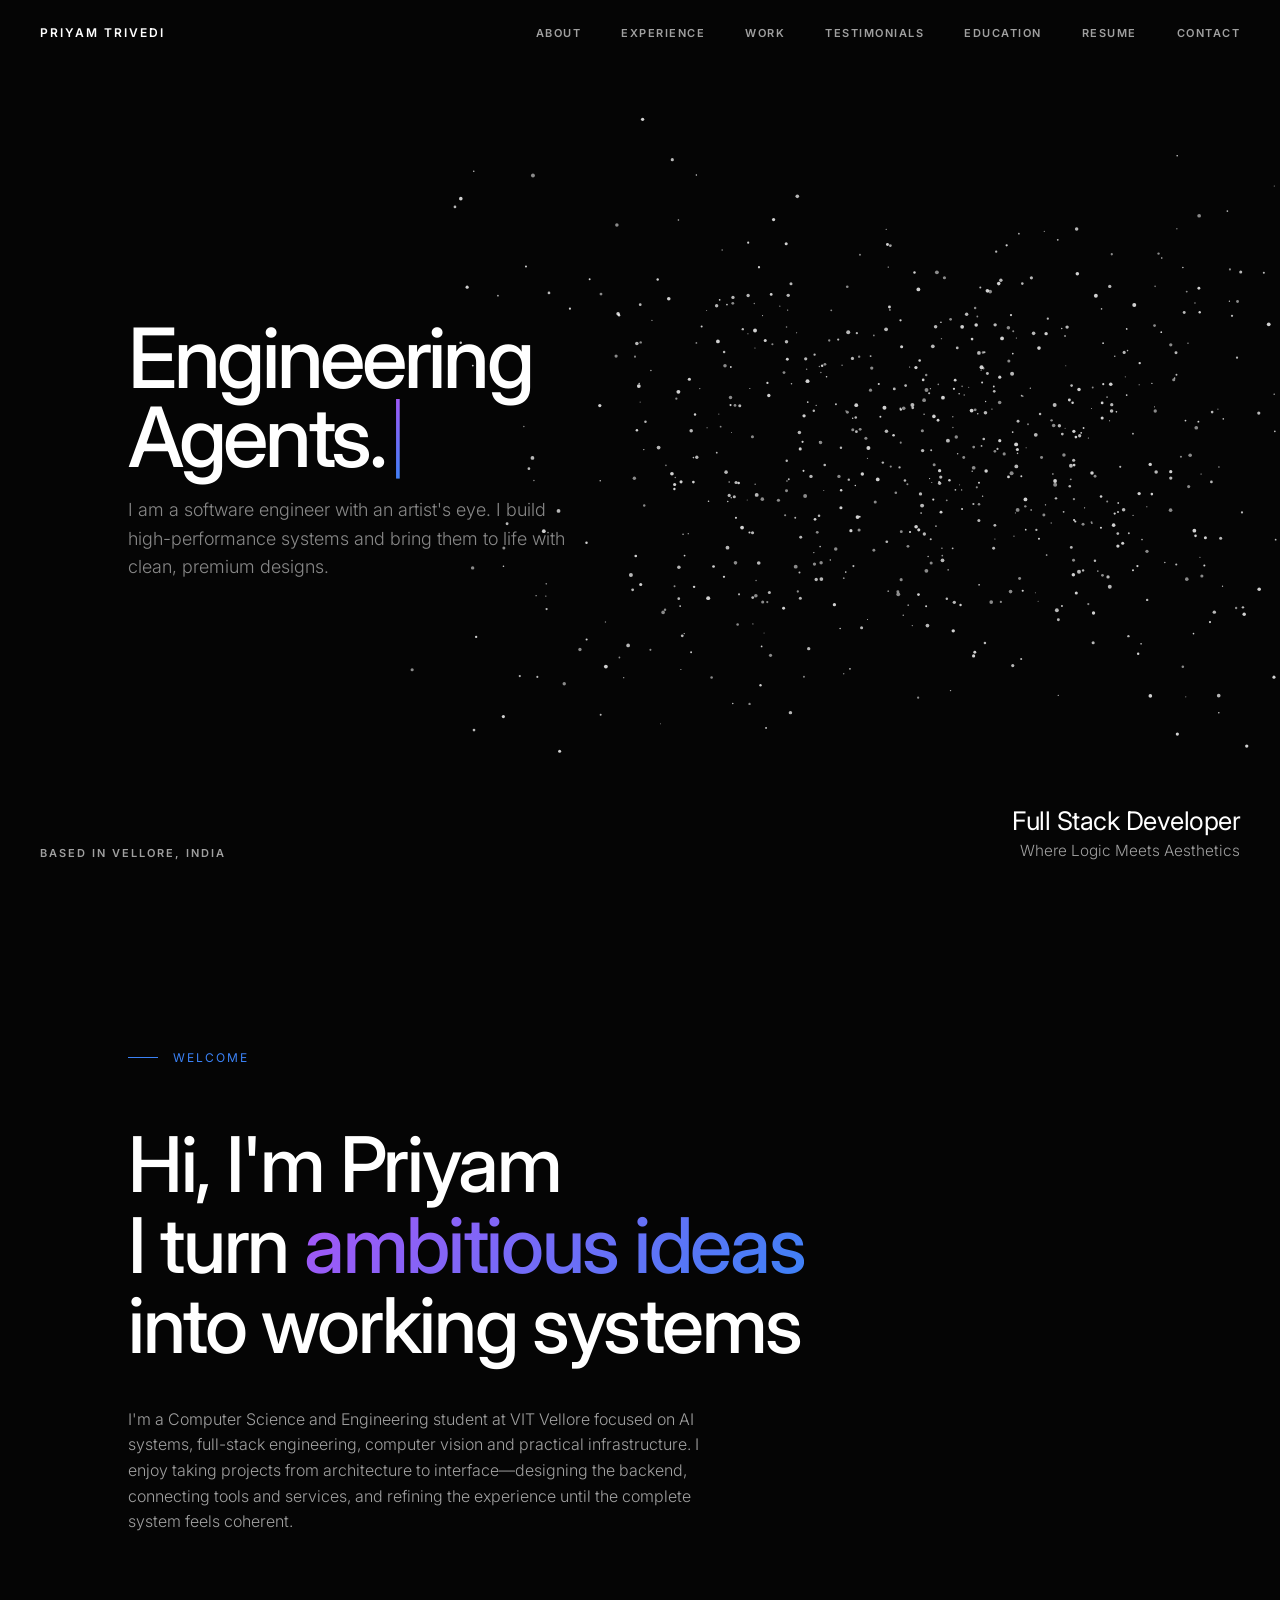
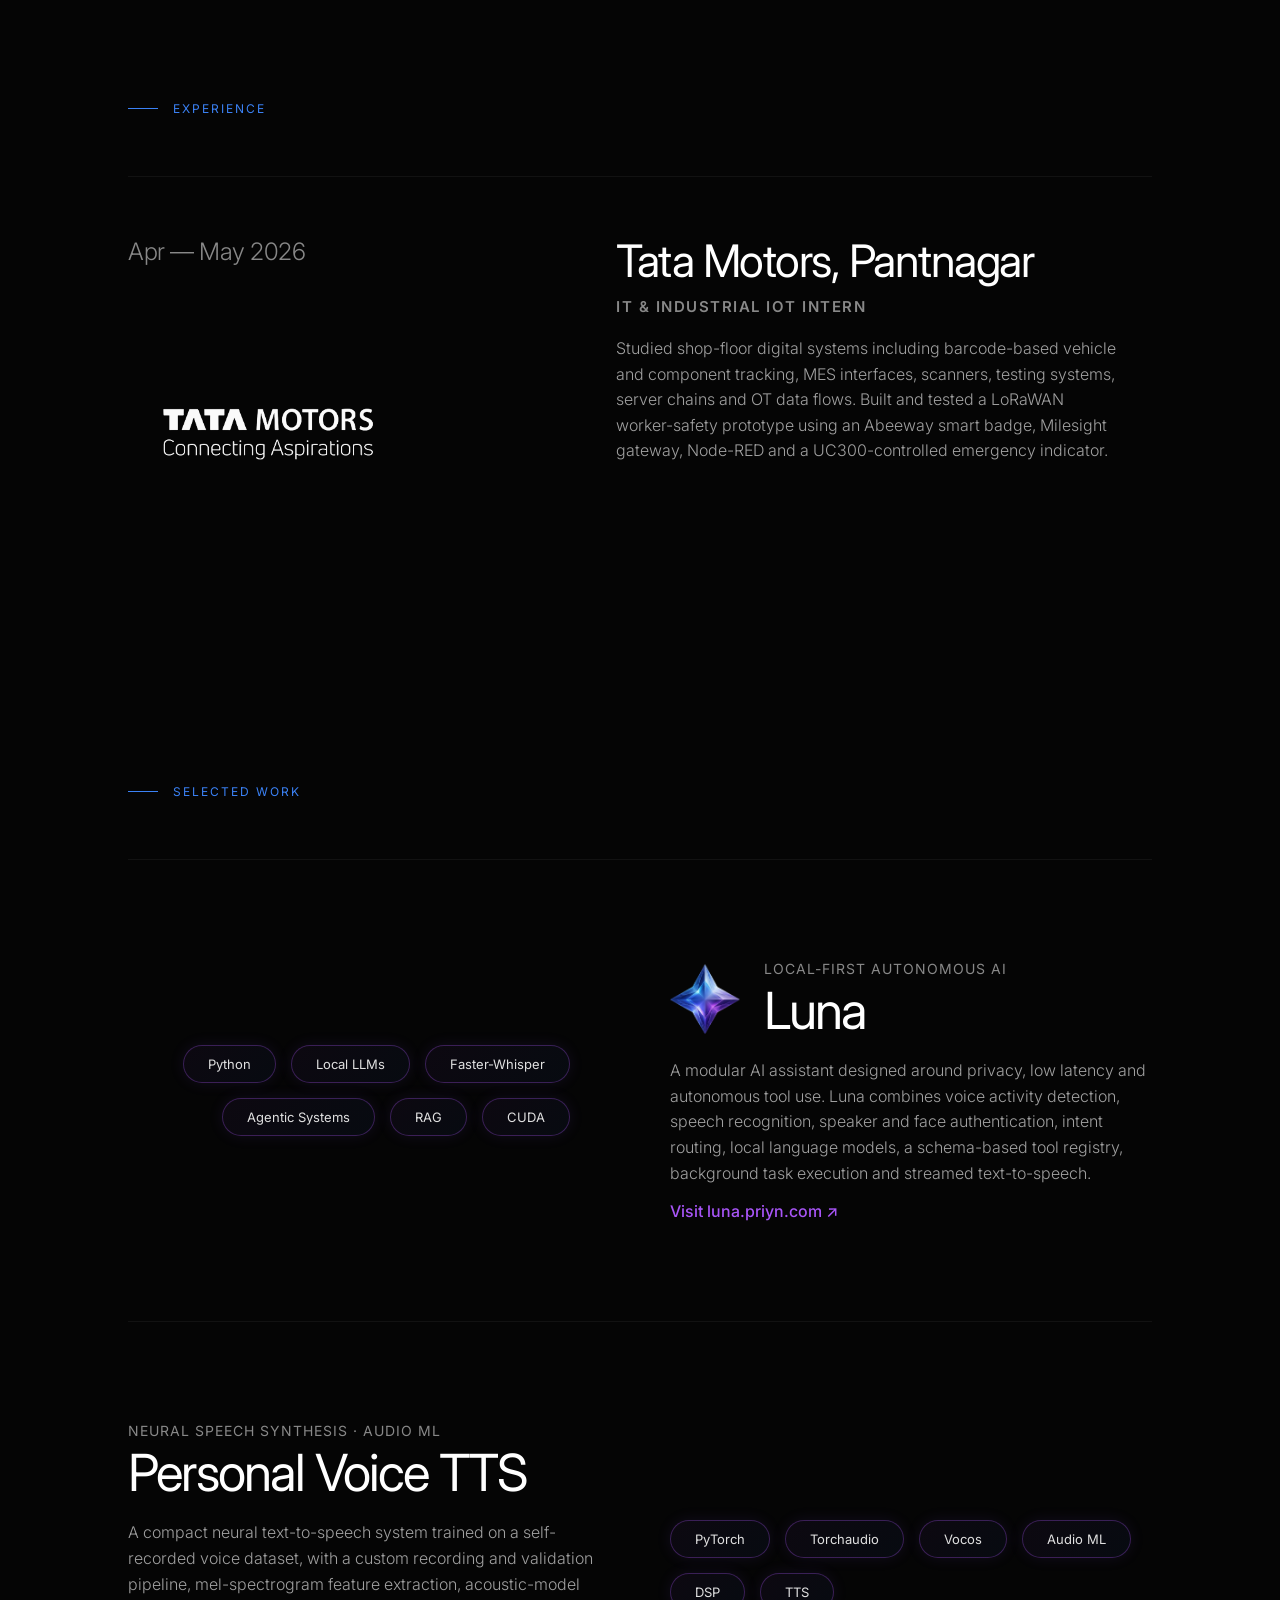
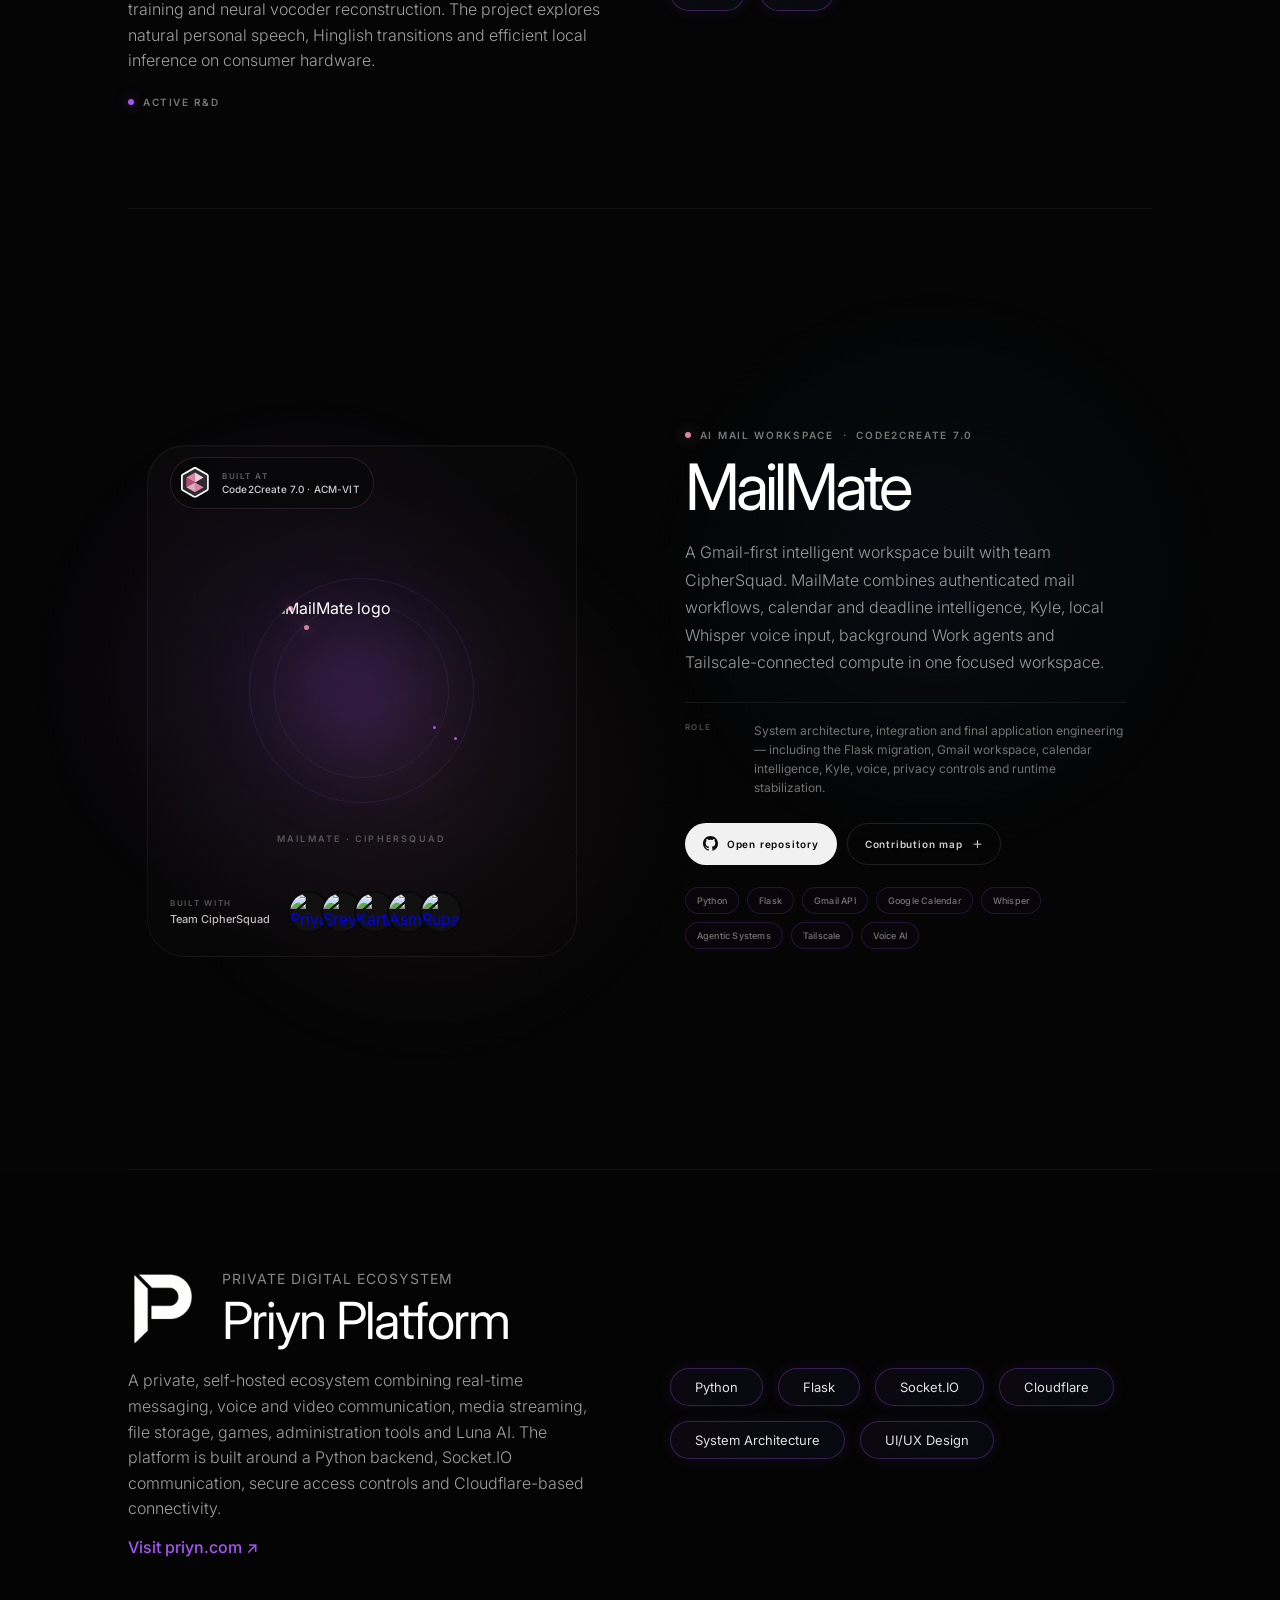
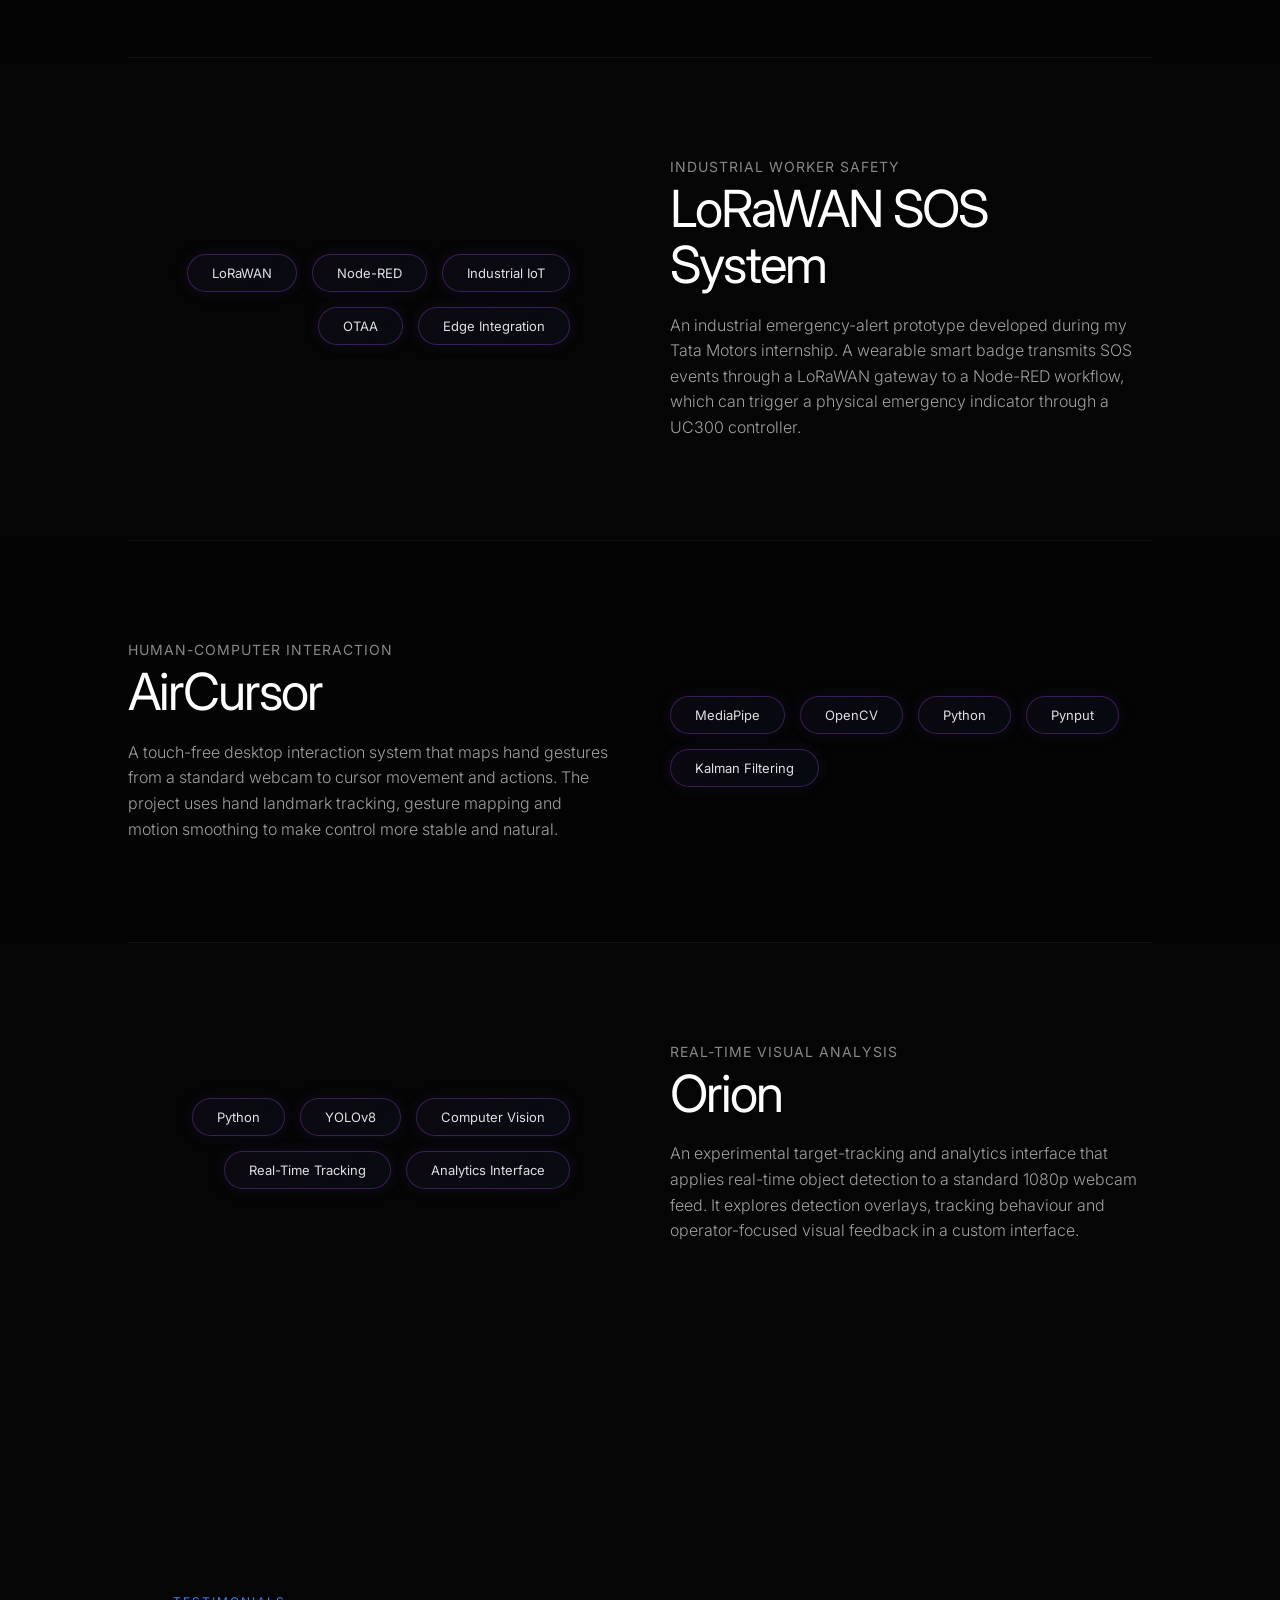
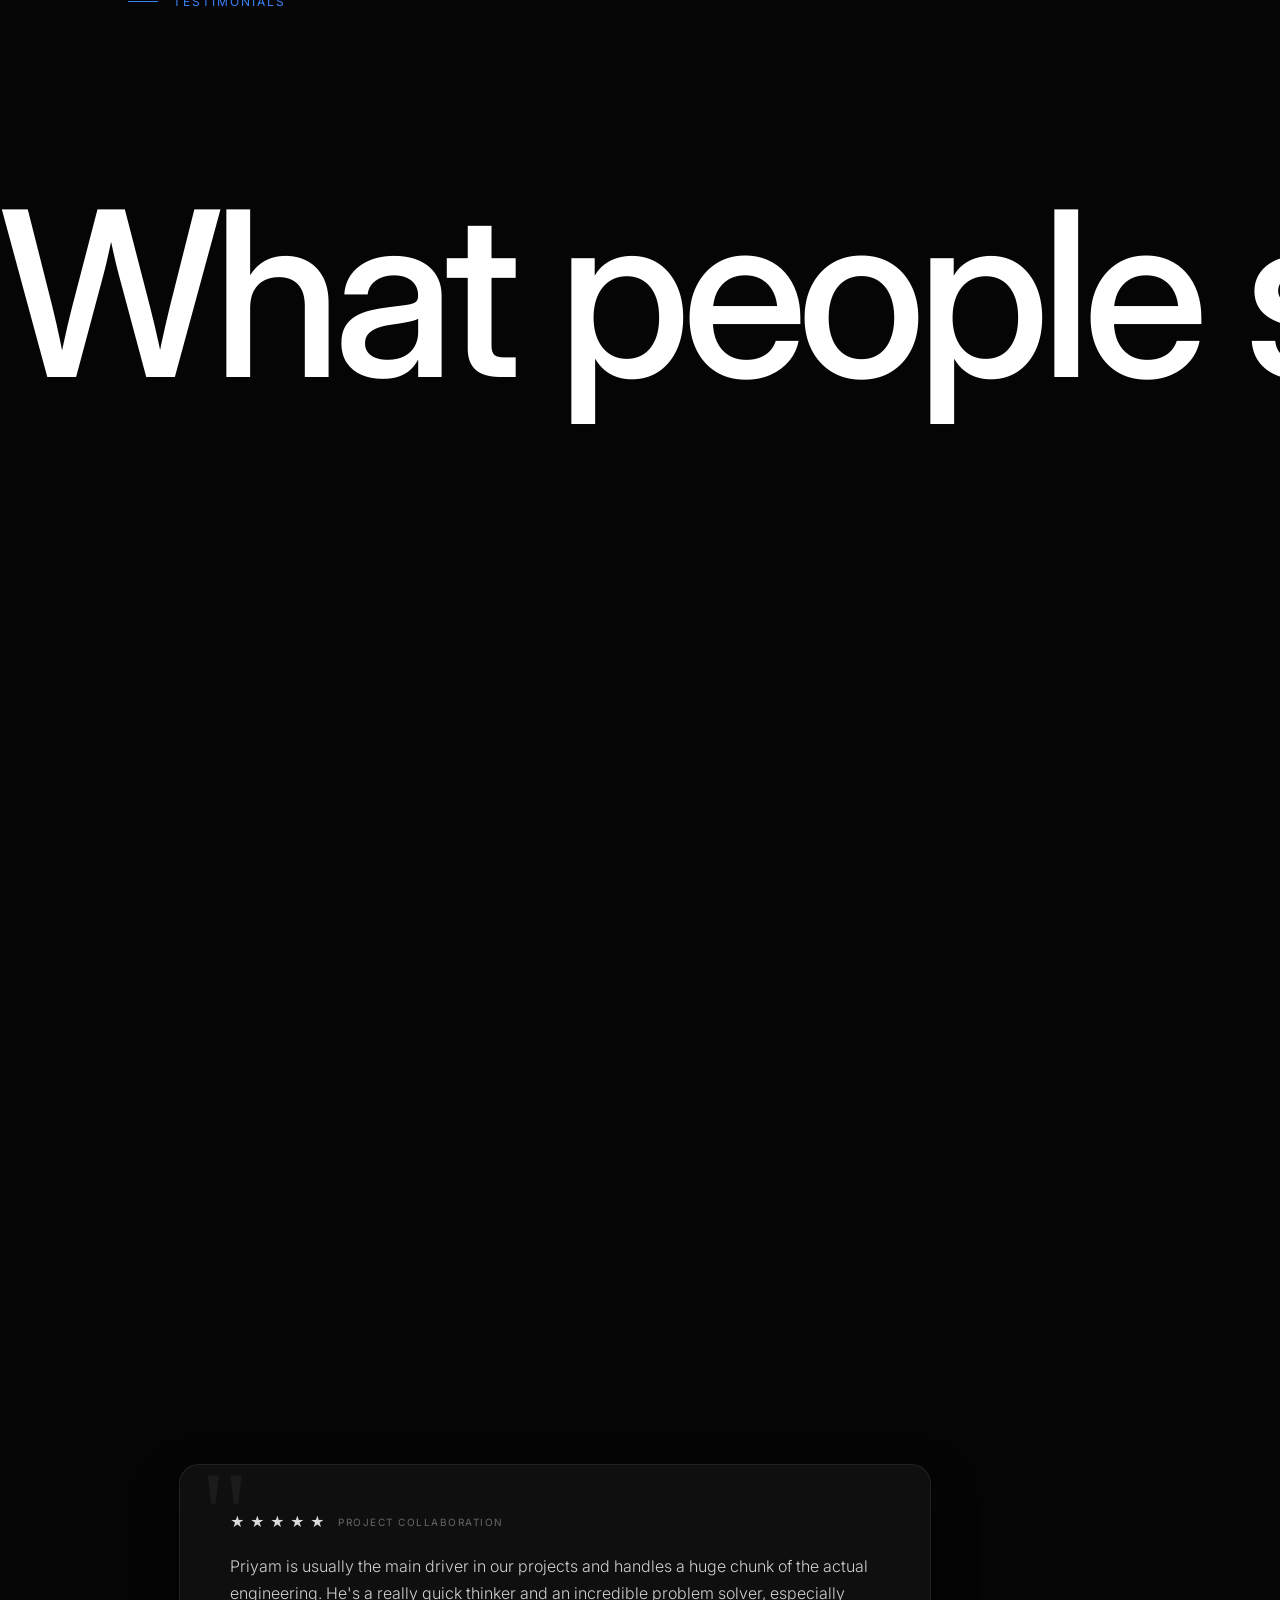
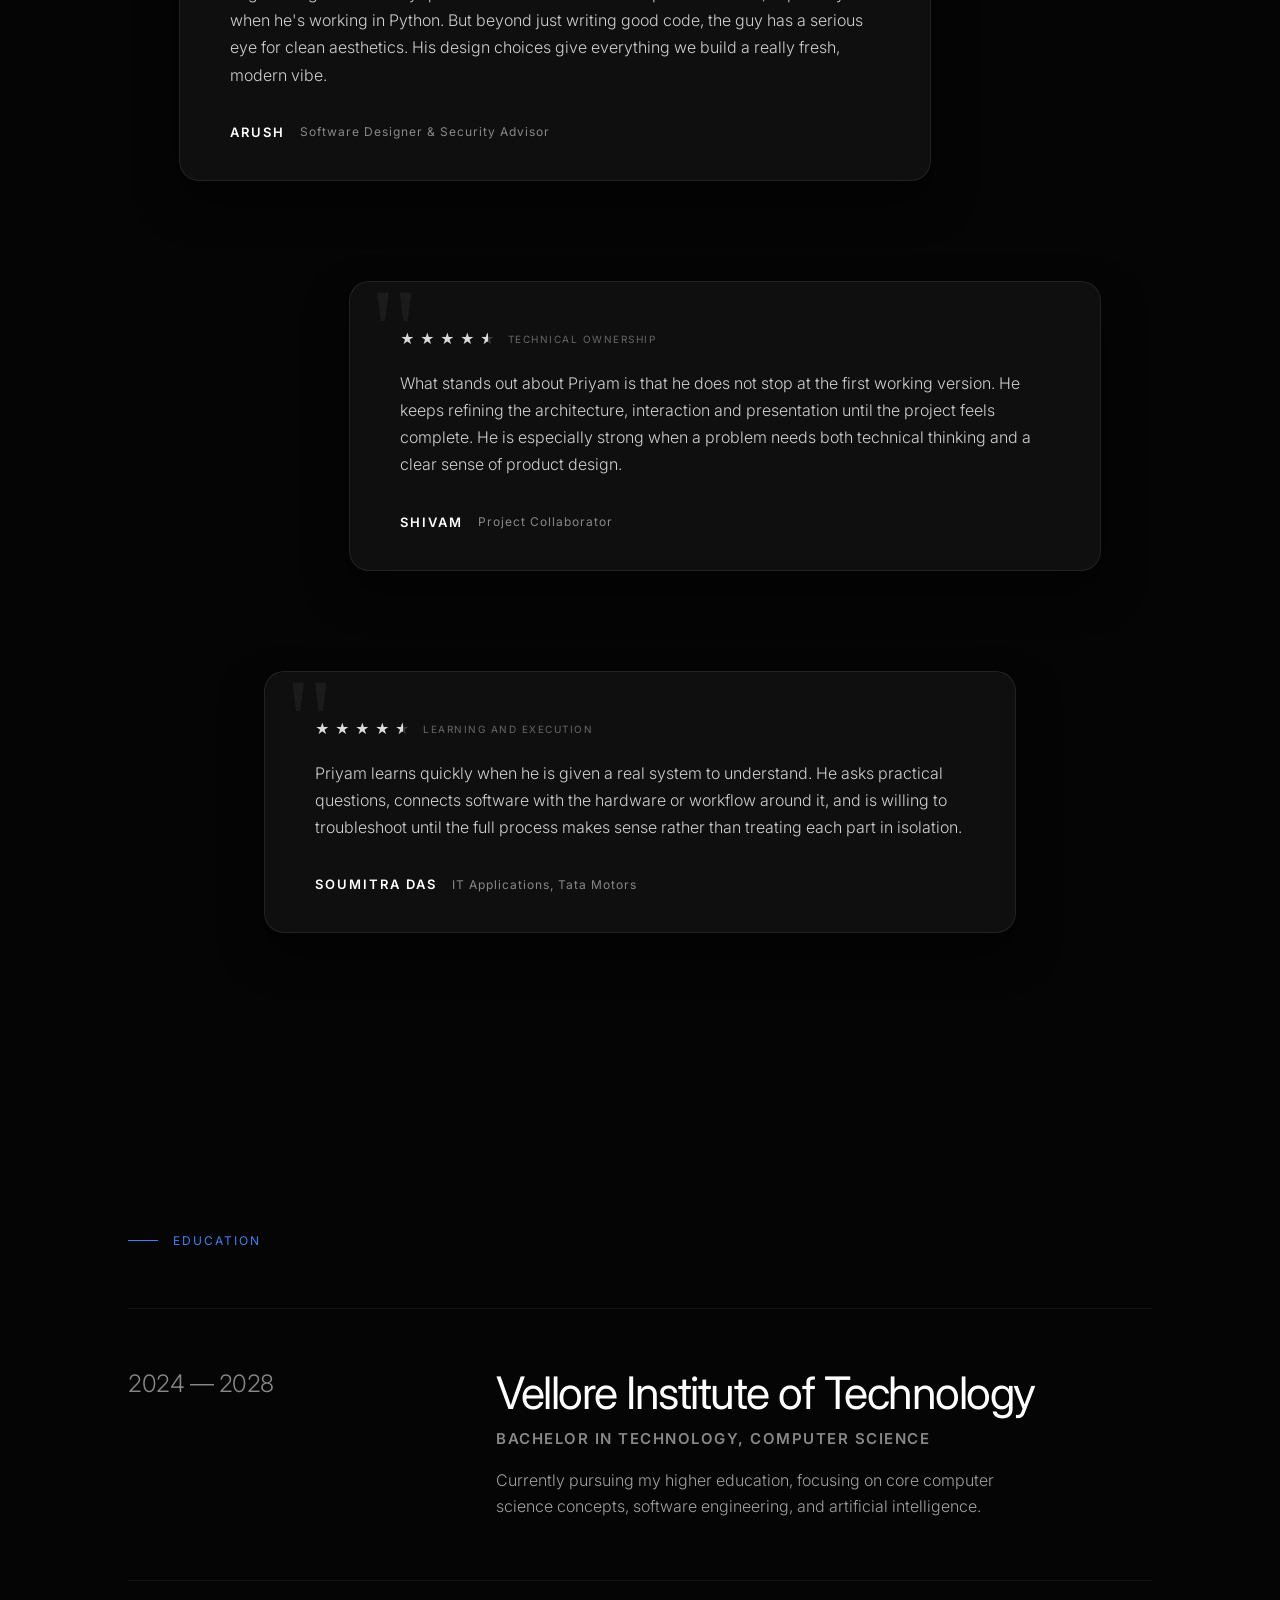
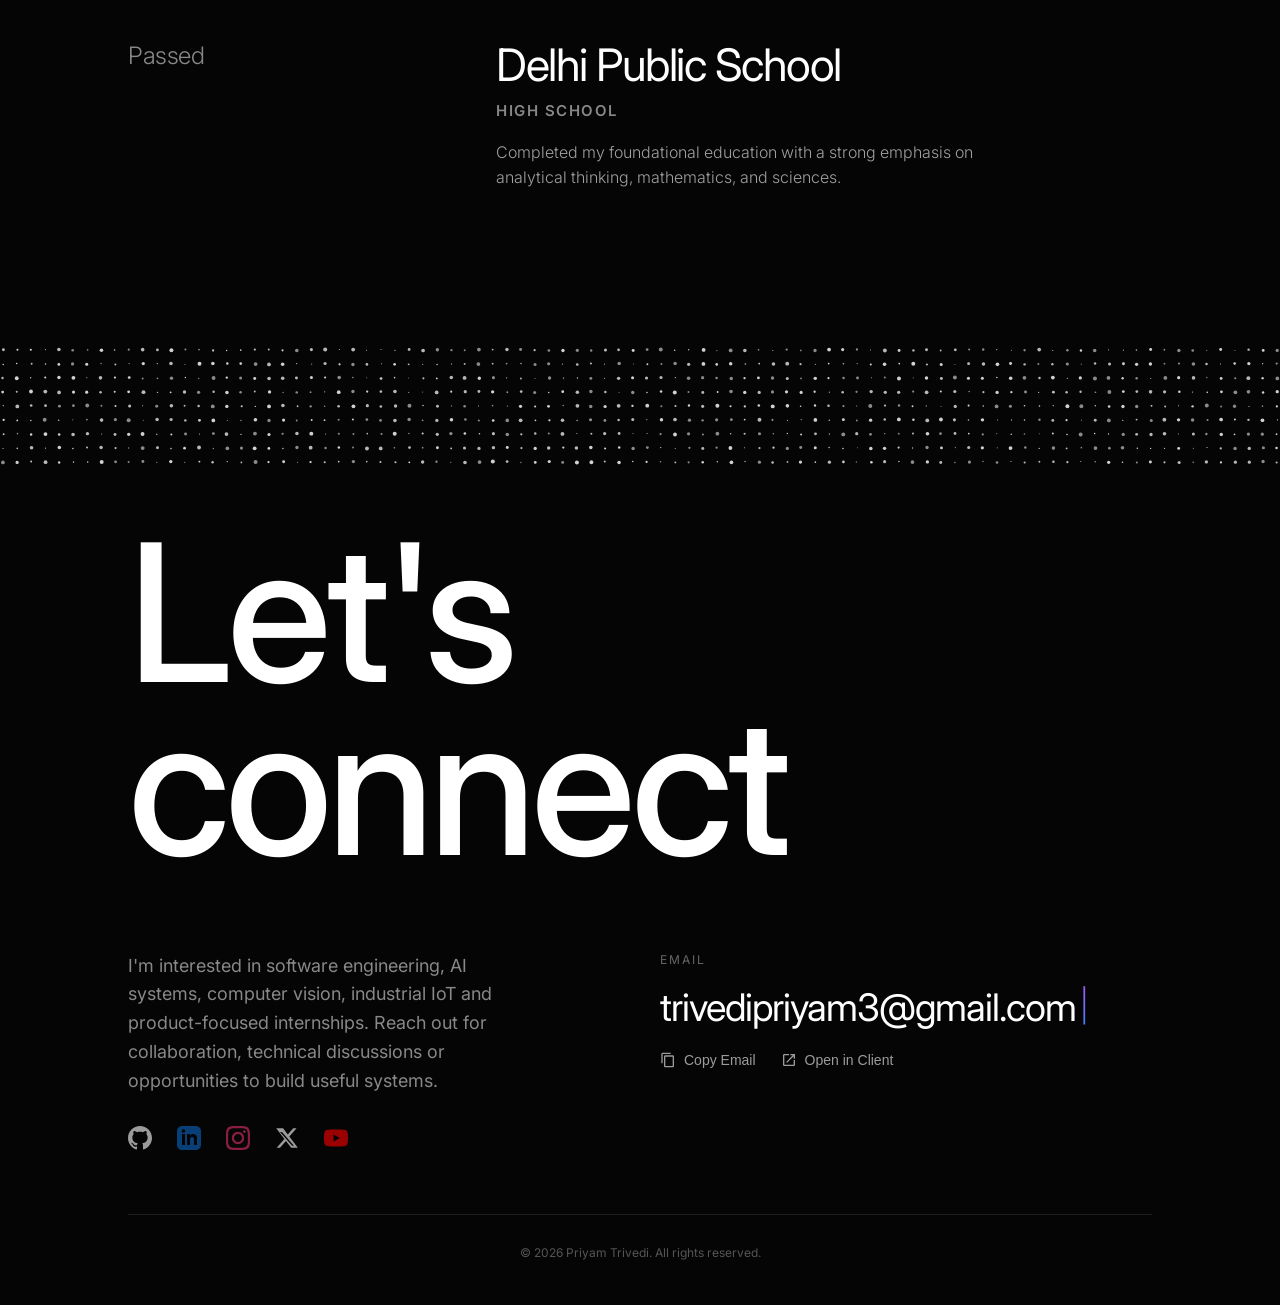
==== commit e1801e1f: "feat: rebuild MailMate portfolio showcase" ====
--- a/docs/index.html
+++ b/docs/index.html
@@ -565,222 +565,521 @@
             box-shadow: 0 0 12px rgba(168, 85, 247, 0.55);
         }
 
-        /* --- MailMate Project --- */
-        #mailmate-project-row .project-tags {
+        /* --- MailMate Project Showcase --- */
+        #mailmate-project-row {
+            position: relative;
+            isolation: isolate;
+            min-height: 760px;
+            align-items: center;
+            gap: clamp(54px, 7vw, 110px);
+            overflow: visible;
+        }
+
+        #mailmate-project-row::before {
+            content: "";
+            position: absolute;
+            z-index: -2;
+            top: 7%;
+            left: 50%;
+            width: 100vw;
+            height: 86%;
+            transform: translateX(-50%);
+            pointer-events: none;
+            background:
+                radial-gradient(circle at 24% 48%, rgba(168, 85, 247, 0.11), transparent 26%),
+                radial-gradient(circle at 33% 61%, rgba(216, 132, 162, 0.07), transparent 29%),
+                radial-gradient(circle at 73% 36%, rgba(59, 130, 246, 0.055), transparent 27%);
+            opacity: 0;
+            transition: opacity 1.2s ease;
+        }
+
+        #mailmate-project-row.is-visible::before { opacity: 1; }
+
+        #mailmate-project-row .project-info {
+            order: 2 !important;
+            position: relative;
+            z-index: 4;
+            justify-content: center;
+            padding-right: clamp(0px, 2vw, 32px);
+        }
+
+        .mm-visual {
+            order: 1 !important;
+            position: relative;
+            z-index: 3;
+            min-height: 610px;
+            display: flex;
             flex-direction: column;
-            flex-wrap: nowrap;
-            align-items: stretch;
             justify-content: center;
-            align-content: stretch;
-            gap: 18px;
-        }
-
-        .mailmate-logo-stage {
+            align-items: center;
+            padding: 36px 28px;
+            box-sizing: border-box;
+            perspective: 1000px;
+        }
+
+        .mm-visual::before {
+            content: "";
+            position: absolute;
+            inset: 10% 4% 6%;
+            border: 1px solid rgba(255,255,255,0.055);
+            border-radius: 38px;
+            background: linear-gradient(145deg, rgba(255,255,255,0.018), rgba(255,255,255,0.005));
+            box-shadow: inset 0 1px 0 rgba(255,255,255,0.025);
+            opacity: 0;
+            transform: scale(.96);
+            transition: opacity .9s ease .1s, transform 1s cubic-bezier(.16,1,.3,1) .1s;
+        }
+
+        #mailmate-project-row.is-visible .mm-visual::before {
+            opacity: 1;
+            transform: scale(1);
+        }
+
+        .mm-event {
+            position: absolute;
+            top: 12%;
+            left: 9%;
+            z-index: 6;
+            display: inline-flex;
+            align-items: center;
+            gap: 12px;
+            padding: 9px 13px 9px 10px;
+            border: 1px solid rgba(216,132,162,.17);
+            border-radius: 999px;
+            background: rgba(8,8,8,.68);
+            backdrop-filter: blur(14px);
+            -webkit-backdrop-filter: blur(14px);
+            opacity: 0;
+            transform: translateY(18px);
+            transition: opacity .7s ease .2s, transform .8s cubic-bezier(.16,1,.3,1) .2s;
+        }
+
+        #mailmate-project-row.is-visible .mm-event {
+            opacity: 1;
+            transform: translateY(0);
+        }
+
+        .mm-event img {
+            width: 29px;
+            height: 32px;
+            object-fit: contain;
+        }
+
+        .mm-event-copy span,
+        .mm-event-copy strong { display: block; }
+        .mm-event-copy span {
+            margin-bottom: 2px;
+            color: #616161;
+            font-size: 8px;
+            font-weight: 600;
+            letter-spacing: 1.5px;
+            text-transform: uppercase;
+        }
+        .mm-event-copy strong {
+            color: #cfcfcf;
+            font-size: 10px;
+            font-weight: 500;
+            letter-spacing: .15px;
+        }
+
+        .mm-stage {
+            position: relative;
+            z-index: 4;
+            width: min(340px, 76%);
+            aspect-ratio: 1;
             display: grid;
-            grid-template-columns: minmax(0, 1.3fr) minmax(0, 0.9fr);
-            gap: 12px;
+            place-items: center;
+            opacity: 0;
+            transform: translateY(40px) scale(.92);
+            filter: blur(8px);
+            transition:
+                opacity .8s ease .12s,
+                transform 1.05s cubic-bezier(.16,1,.3,1) .12s,
+                filter .9s ease .12s;
+        }
+
+        #mailmate-project-row.is-visible .mm-stage {
+            opacity: 1;
+            transform: translateY(0) scale(1);
+            filter: blur(0);
+        }
+
+        .mm-stage-float {
+            position: relative;
+            width: 72%;
+            aspect-ratio: 1;
+            display: grid;
+            place-items: center;
+            animation: mmFloat 5.4s ease-in-out infinite;
+            will-change: transform;
+        }
+
+        .mm-stage-tilt {
+            position: relative;
             width: 100%;
-            max-width: 560px;
-        }
-
-        .mailmate-logo-card {
-            min-height: 128px;
+            height: 100%;
+            display: grid;
+            place-items: center;
+            transform-style: preserve-3d;
+            transition: transform .42s cubic-bezier(.16,1,.3,1);
+            will-change: transform;
+        }
+
+        .mm-stage-tilt::before {
+            content: "";
+            position: absolute;
+            inset: 9%;
+            z-index: -1;
+            border-radius: 50%;
+            background: radial-gradient(circle, rgba(168,85,247,.27), rgba(168,85,247,.08) 38%, transparent 69%);
+            filter: blur(28px);
+            transform: translateZ(-30px) scale(1.25);
+            animation: mmPulse 3.8s ease-in-out infinite;
+        }
+
+        .mm-logo {
+            width: 82%;
+            height: 82%;
+            display: block;
+            object-fit: contain;
+            border-radius: 26%;
+            transform: translateZ(35px);
+            filter: drop-shadow(0 28px 42px rgba(0,0,0,.48));
+            user-select: none;
+            -webkit-user-drag: none;
+        }
+
+        .mm-ring {
+            position: absolute;
+            inset: 0;
+            border: 1px solid rgba(168,85,247,.13);
+            border-radius: 50%;
+            animation: mmSpin 19s linear infinite;
+        }
+        .mm-ring::before,
+        .mm-ring::after {
+            content: "";
+            position: absolute;
+            width: 5px;
+            height: 5px;
+            border-radius: 50%;
+            background: #d884a2;
+            box-shadow: 0 0 16px rgba(216,132,162,.8);
+        }
+        .mm-ring::before { top: 12%; left: 17%; }
+        .mm-ring::after { right: 7%; bottom: 28%; width: 3px; height: 3px; background: #a855f7; }
+        .mm-ring.secondary {
+            inset: 11%;
+            border-color: rgba(255,255,255,.055);
+            animation-duration: 13s;
+            animation-direction: reverse;
+        }
+
+        .mm-petal {
+            position: absolute;
+            z-index: 2;
+            left: var(--x);
+            top: var(--y);
+            width: var(--s);
+            height: calc(var(--s) * .55);
+            border-radius: 70% 15% 70% 15%;
+            background: rgba(216,132,162,.55);
+            opacity: 0;
+            transform: rotate(var(--r));
+            animation: mmPetal var(--d) ease-in-out var(--delay) infinite;
+        }
+
+        .mm-caption {
+            position: relative;
+            z-index: 5;
+            margin: -14px 0 0;
+            color: #575757;
+            font-size: 9px;
+            font-weight: 600;
+            letter-spacing: 2.2px;
+            text-transform: uppercase;
+            opacity: 0;
+            transform: translateY(12px);
+            transition: opacity .7s ease .58s, transform .7s ease .58s;
+        }
+        #mailmate-project-row.is-visible .mm-caption { opacity: 1; transform: translateY(0); }
+
+        .mm-team {
+            position: absolute;
+            z-index: 8;
+            left: 9%;
+            bottom: 10%;
             display: flex;
             align-items: center;
-            justify-content: center;
-            padding: 18px;
-            box-sizing: border-box;
-            border: 1px solid rgba(255,255,255,0.08);
-            border-radius: 18px;
-            overflow: hidden;
+            gap: 18px;
+            opacity: 0;
+            transform: translateY(20px);
+            transition: opacity .75s ease .72s, transform .8s cubic-bezier(.16,1,.3,1) .72s;
+        }
+        #mailmate-project-row.is-visible .mm-team { opacity: 1; transform: translateY(0); }
+        .mm-team-copy span,
+        .mm-team-copy strong { display: block; }
+        .mm-team-copy span {
+            margin-bottom: 4px;
+            color: #555;
+            font-size: 8px;
+            font-weight: 600;
+            letter-spacing: 1.7px;
+            text-transform: uppercase;
+        }
+        .mm-team-copy strong { color: #bdbdbd; font-size: 11px; font-weight: 500; }
+
+        .mm-people { display: flex; align-items: center; padding-left: 9px; }
+        .mm-person {
+            position: relative;
+            width: 38px;
+            height: 38px;
+            margin-left: -9px;
+            border-radius: 50%;
+            border: 2px solid #080808;
+            background: #111;
             text-decoration: none;
-            background: rgba(255,255,255,0.025);
-            transition: transform 0.25s ease, border-color 0.25s ease, background 0.25s ease;
-        }
-
-        .mailmate-logo-card:hover {
-            transform: translateY(-3px);
-            border-color: rgba(168,85,247,0.4);
-            background: rgba(255,255,255,0.045);
-        }
-
-        .mailmate-logo-card img {
-            width: 100%;
-            height: 90px;
-            display: block;
-            object-fit: contain;
-        }
-
-        .mailmate-logo-card.c2c-logo-card {
-            background: #f1eadc;
-        }
-
-        .mailmate-logo-card.c2c-logo-card img {
-            height: 72px;
-        }
-
-        .mailmate-team-shell {
-            width: 100%;
-            max-width: 560px;
-            padding-top: 4px;
-        }
-
-        .mailmate-team-heading {
+            opacity: 0;
+            transform: translateX(-14px) scale(.8);
+            transition:
+                opacity .5s ease calc(.8s + var(--i) * 90ms),
+                transform .6s cubic-bezier(.16,1,.3,1) calc(.8s + var(--i) * 90ms),
+                margin .28s ease,
+                box-shadow .28s ease;
+        }
+        #mailmate-project-row.is-visible .mm-person { opacity: 1; transform: translateX(0) scale(1); }
+        .mm-person:hover,
+        .mm-person:focus-visible {
+            z-index: 20;
+            transform: translateY(-5px) scale(1.08) !important;
+            box-shadow: 0 10px 25px rgba(0,0,0,.5), 0 0 0 1px rgba(168,85,247,.35);
+            outline: none;
+        }
+        .mm-person img { width: 100%; height: 100%; display: block; object-fit: cover; border-radius: inherit; }
+        .mm-person-card {
+            position: absolute;
+            left: 50%;
+            bottom: calc(100% + 14px);
+            width: max-content;
+            max-width: 210px;
+            padding: 10px 12px;
+            border: 1px solid rgba(255,255,255,.09);
+            border-radius: 11px;
+            background: rgba(10,10,10,.96);
+            backdrop-filter: blur(16px);
+            -webkit-backdrop-filter: blur(16px);
+            box-shadow: 0 16px 40px rgba(0,0,0,.42);
+            opacity: 0;
+            visibility: hidden;
+            transform: translate(-50%, 8px) scale(.96);
+            pointer-events: none;
+            transition: opacity .2s ease, visibility .2s ease, transform .25s cubic-bezier(.16,1,.3,1);
+        }
+        .mm-person:hover .mm-person-card,
+        .mm-person:focus-visible .mm-person-card { opacity: 1; visibility: visible; transform: translate(-50%, 0) scale(1); }
+        .mm-person-card strong,
+        .mm-person-card small,
+        .mm-person-card em { display: block; }
+        .mm-person-card strong { color: #efefef; font-size: 11px; font-weight: 600; margin-bottom: 3px; }
+        .mm-person-card small { color: #777; font-size: 9px; line-height: 1.35; }
+        .mm-person-card em { margin-top: 7px; color: #a855f7; font-size: 9px; font-style: normal; }
+
+        .mm-kicker {
             display: flex;
             align-items: center;
-            justify-content: space-between;
-            gap: 16px;
-            margin: 0 0 11px 0;
+            gap: 9px;
+            margin-bottom: 15px;
             color: #777;
             font-size: 10px;
             font-weight: 600;
-            letter-spacing: 1.5px;
+            letter-spacing: 1.7px;
             text-transform: uppercase;
-        }
-
-        .mailmate-team-heading span:last-child {
-            color: #545454;
-            letter-spacing: 1px;
-        }
-
-        .mailmate-team-grid {
+            opacity: 0;
+            transform: translateY(16px);
+            transition: opacity .65s ease .18s, transform .75s cubic-bezier(.16,1,.3,1) .18s;
+        }
+        .mm-kicker-dot { width: 6px; height: 6px; border-radius: 50%; background: #d884a2; box-shadow: 0 0 14px rgba(216,132,162,.58); }
+        #mailmate-project-row.is-visible .mm-kicker,
+        #mailmate-project-row.is-visible .mm-title,
+        #mailmate-project-row.is-visible .mm-lede,
+        #mailmate-project-row.is-visible .mm-role,
+        #mailmate-project-row.is-visible .mm-actions,
+        #mailmate-project-row.is-visible .mm-tech { opacity: 1; transform: translateY(0); }
+
+        .mm-title {
+            margin: 0 0 20px;
+            font-size: clamp(54px, 5vw, 82px);
+            font-weight: 400;
+            letter-spacing: -3.8px;
+            line-height: .98;
+            color: #fff;
+            opacity: 0;
+            transform: translateY(22px);
+            transition: opacity .72s ease .25s, transform .9s cubic-bezier(.16,1,.3,1) .25s;
+        }
+        .mm-lede {
+            max-width: 560px;
+            margin: 0;
+            color: #9b9b9b;
+            font-size: clamp(16px,1.18vw,18px);
+            font-weight: 300;
+            line-height: 1.72;
+            opacity: 0;
+            transform: translateY(20px);
+            transition: opacity .7s ease .34s, transform .9s cubic-bezier(.16,1,.3,1) .34s;
+        }
+        .mm-role {
             display: grid;
-            grid-template-columns: repeat(2, minmax(0, 1fr));
+            grid-template-columns: 54px 1fr;
+            gap: 15px;
+            max-width: 560px;
+            margin: 25px 0 0;
+            padding-top: 18px;
+            border-top: 1px solid rgba(255,255,255,.065);
+            color: #737373;
+            font-size: 12px;
+            line-height: 1.6;
+            opacity: 0;
+            transform: translateY(18px);
+            transition: opacity .7s ease .43s, transform .9s cubic-bezier(.16,1,.3,1) .43s;
+        }
+        .mm-role span { color: #4f4f4f; font-size: 8px; font-weight: 600; letter-spacing: 1.5px; text-transform: uppercase; }
+        .mm-role strong { font-weight: 400; }
+        .mm-actions {
+            display: flex;
+            align-items: center;
+            flex-wrap: wrap;
+            gap: 10px;
+            margin-top: 25px;
+            opacity: 0;
+            transform: translateY(16px);
+            transition: opacity .7s ease .5s, transform .9s cubic-bezier(.16,1,.3,1) .5s;
+        }
+        .mm-action {
+            min-height: 42px;
+            display: inline-flex;
+            align-items: center;
+            justify-content: center;
             gap: 9px;
-        }
-
-        .mailmate-member {
-            min-width: 0;
-            min-height: 62px;
-            display: grid;
-            grid-template-columns: 40px minmax(0, 1fr) 18px;
-            align-items: center;
-            gap: 10px;
-            padding: 10px;
+            padding: 0 17px;
             box-sizing: border-box;
-            border: 1px solid rgba(255,255,255,0.075);
-            border-radius: 13px;
-            background: rgba(255,255,255,0.022);
-            color: #fff;
+            border: 1px solid rgba(255,255,255,.105);
+            border-radius: 999px;
+            background: transparent;
+            color: #cfcfcf;
+            font-family: 'Inter',sans-serif;
+            font-size: 10px;
+            font-weight: 600;
+            letter-spacing: .8px;
             text-decoration: none;
-            transition: transform 0.22s ease, border-color 0.22s ease, background 0.22s ease;
-        }
-
-        .mailmate-member:hover {
-            transform: translateY(-2px);
-            border-color: rgba(168,85,247,0.38);
-            background: rgba(168,85,247,0.055);
-        }
-
-        .mailmate-member.primary {
-            grid-column: 1 / -1;
-            border-color: rgba(168,85,247,0.2);
-            background: linear-gradient(135deg, rgba(168,85,247,0.06), rgba(59,130,246,0.035));
-        }
-
-        .mailmate-member img {
-            width: 40px;
-            height: 40px;
-            border-radius: 50%;
-            object-fit: cover;
-            background: #111;
-            box-shadow: 0 0 0 1px rgba(255,255,255,0.08);
-        }
-
-        .mailmate-member-copy {
-            min-width: 0;
-        }
-
-        .mailmate-member-copy strong,
-        .mailmate-member-copy small {
-            display: block;
-            overflow: hidden;
-            white-space: nowrap;
-            text-overflow: ellipsis;
-        }
-
-        .mailmate-member-copy strong {
-            margin-bottom: 3px;
-            color: #e9e9e9;
-            font-size: 12px;
-            font-weight: 600;
-        }
-
-        .mailmate-member-copy small {
-            color: #666;
-            font-size: 9px;
-            line-height: 1.25;
-        }
-
-        .mailmate-member svg {
-            width: 17px;
-            height: 17px;
-            fill: #777;
-            transition: fill 0.22s ease;
-        }
-
-        .mailmate-member:hover svg {
-            fill: #fff;
-        }
-
-        .mailmate-tech-list {
+            cursor: pointer;
+            transition: color .24s ease, border-color .24s ease, background .24s ease, transform .24s ease;
+        }
+        .mm-action:hover,
+        .mm-action:focus-visible { color: #fff; border-color: rgba(168,85,247,.45); background: rgba(168,85,247,.07); transform: translateY(-2px); outline: none; }
+        .mm-action.primary { border-color: rgba(255,255,255,.17); background: #f1f1f1; color: #080808; }
+        .mm-action.primary:hover,
+        .mm-action.primary:focus-visible { background: #fff; color: #050505; border-color: #fff; }
+        .mm-action svg { width: 15px; height: 15px; fill: currentColor; }
+        .mm-action .mm-plus { font-size: 17px; font-weight: 300; line-height: 1; transition: transform .45s cubic-bezier(.16,1,.3,1); }
+        .mm-action[aria-expanded="true"] .mm-plus { transform: rotate(45deg); }
+        .mm-tech {
             display: flex;
             flex-wrap: wrap;
-            gap: 10px;
-            width: 100%;
+            gap: 8px;
             max-width: 560px;
-            margin-top: 2px;
-        }
-
-        .mailmate-project-heading {
-            display: flex;
-            align-items: flex-start;
+            margin-top: 22px;
+            opacity: 0;
+            transform: translateY(14px);
+            transition: opacity .7s ease .58s, transform .9s cubic-bezier(.16,1,.3,1) .58s;
+        }
+        .mm-tech span {
+            padding: 7px 11px;
+            border: 1px solid rgba(168,85,247,.18);
+            border-radius: 999px;
+            color: #777;
+            font-size: 9px;
+            font-weight: 500;
+            letter-spacing: .2px;
+            background: rgba(168,85,247,.02);
+            transition: border-color .25s ease, color .25s ease, transform .25s ease;
+        }
+        .mm-tech span:hover { color: #cfcfcf; border-color: rgba(168,85,247,.38); transform: translateY(-2px); }
+        .mm-contrib {
+            display: grid;
+            grid-template-rows: 0fr;
+            max-width: 570px;
+            opacity: 0;
+            transition: grid-template-rows .62s cubic-bezier(.16,1,.3,1), opacity .34s ease;
+        }
+        .mm-contrib.is-open { grid-template-rows: 1fr; opacity: 1; }
+        .mm-contrib-clip { overflow: hidden; }
+        .mm-contrib-inner {
+            margin-top: 22px;
+            padding: 20px 0 2px;
+            border-top: 1px solid rgba(255,255,255,.075);
+            transform: translateY(-8px);
+            transition: transform .55s cubic-bezier(.16,1,.3,1);
+        }
+        .mm-contrib.is-open .mm-contrib-inner { transform: translateY(0); }
+        .mm-contrib-row {
+            display: grid;
+            grid-template-columns: minmax(105px, .55fr) 1.45fr;
             gap: 16px;
-            margin-bottom: 8px;
-        }
-
-        .mailmate-heading-mark {
-            width: 52px;
-            height: 52px;
-            flex: 0 0 52px;
-            border: 1px solid rgba(255,255,255,0.08);
-            border-radius: 13px;
-            object-fit: cover;
-            background: #111;
+            padding: 9px 0;
+            border-bottom: 1px solid rgba(255,255,255,.035);
+        }
+        .mm-contrib-row strong { color: #cfcfcf; font-size: 10px; font-weight: 600; }
+        .mm-contrib-row span { color: #696969; font-size: 10px; line-height: 1.55; }
+        .mm-attribution-note { margin: 13px 0 0; color: #444; font-size: 9px; line-height: 1.6; }
+
+        @keyframes mmFloat { 0%,100% { transform: translateY(0); } 50% { transform: translateY(-12px); } }
+        @keyframes mmPulse { 0%,100% { opacity: .65; transform: translateZ(-30px) scale(1.18); } 50% { opacity: 1; transform: translateZ(-30px) scale(1.34); } }
+        @keyframes mmSpin { to { transform: rotate(360deg); } }
+        @keyframes mmPetal {
+            0%,100% { opacity: 0; transform: translate3d(0,10px,0) rotate(var(--r)); }
+            18% { opacity: .65; }
+            72% { opacity: .28; }
+            88% { opacity: 0; transform: translate3d(32px,-86px,0) rotate(calc(var(--r) + 140deg)); }
         }
 
         @media (max-width: 1024px) {
-            #mailmate-project-row .project-tags {
-                padding-right: 0;
-                order: unset;
-            }
-            .mailmate-logo-stage,
-            .mailmate-team-shell,
-            .mailmate-tech-list {
-                max-width: 100%;
-            }
+            #mailmate-project-row { min-height: auto; gap: 22px; }
+            #mailmate-project-row .project-info,
+            .mm-visual { order: unset !important; }
+            .mm-visual { min-height: 560px; width: 100%; }
+            .mm-event { left: 5%; }
+            .mm-team { left: 5%; }
+            .mm-lede,
+            .mm-role,
+            .mm-contrib,
+            .mm-tech { max-width: 100%; }
         }
 
         @media (max-width: 620px) {
-            .mailmate-logo-stage {
-                grid-template-columns: 1fr 1fr;
-            }
-            .mailmate-logo-card {
-                min-height: 100px;
-                padding: 12px;
-            }
-            .mailmate-logo-card img {
-                height: 66px;
-            }
-            .mailmate-logo-card.c2c-logo-card img {
-                height: 54px;
-            }
-            .mailmate-team-grid {
-                grid-template-columns: 1fr;
-            }
-            .mailmate-member.primary {
-                grid-column: auto;
-            }
+            #mailmate-project-row { padding-top: 75px; padding-bottom: 75px; }
+            .mm-visual { min-height: 490px; padding: 26px 10px; }
+            .mm-visual::before { inset: 8% 0 5%; border-radius: 28px; }
+            .mm-event { top: 10%; left: 3%; }
+            .mm-stage { width: min(300px, 88%); }
+            .mm-team { left: 3%; right: 3%; bottom: 8%; justify-content: space-between; gap: 12px; }
+            .mm-team-copy strong { font-size: 10px; }
+            .mm-person { width: 34px; height: 34px; margin-left: -10px; }
+            .mm-person-card { display: none; }
+            .mm-title { font-size: 48px; letter-spacing: -2.6px; }
+            .mm-role { grid-template-columns: 45px 1fr; }
+            .mm-actions { gap: 8px; }
+            .mm-action { min-height: 40px; padding: 0 14px; }
+            .mm-contrib-row { grid-template-columns: 1fr; gap: 4px; padding: 10px 0; }
+        }
+
+        @media (prefers-reduced-motion: reduce) {
+            .mm-stage-float,
+            .mm-ring,
+            .mm-stage-tilt::before,
+            .mm-petal { animation: none !important; }
+            #mailmate-project-row *,
+            #mailmate-project-row::before { transition-duration: .01ms !important; }
         }
 
         /* --- Testimonials Section (Sticky & Overlap Logic) --- */
@@ -1459,80 +1758,63 @@
 
             <!-- MAILMATE / CIPHERSQUAD -->
             <div class="project-row" id="mailmate-project-row">
-                <div class="project-info">
-                    <div class="mailmate-project-heading">
-                        <img class="mailmate-heading-mark" src="https://raw.githubusercontent.com/sphereofrupayan/CipherSquad/main/assets/images/mailmate_logo.jpg" alt="MailMate logo" loading="lazy">
-                        <div>
-                            <div class="project-subtitle">AI Mail Workspace · Code2Create 7.0</div>
-                            <h3 class="project-title" style="margin-bottom: 0;">MailMate</h3>
+                <div class="mm-visual" id="mailmateVisual" aria-label="MailMate project identity and CipherSquad team">
+                    <div class="mm-event">
+                        <img src="./images/code2create.svg" alt="Code2Create logo">
+                        <div class="mm-event-copy"><span>Built at</span><strong>Code2Create 7.0 · ACM-VIT</strong></div>
+                    </div>
+
+                    <span class="mm-petal" style="--x:18%;--y:72%;--s:6px;--r:18deg;--d:6.8s;--delay:.4s"></span>
+                    <span class="mm-petal" style="--x:74%;--y:70%;--s:5px;--r:70deg;--d:7.9s;--delay:1.1s"></span>
+                    <span class="mm-petal" style="--x:82%;--y:43%;--s:4px;--r:120deg;--d:6.4s;--delay:2.3s"></span>
+                    <span class="mm-petal" style="--x:25%;--y:48%;--s:4px;--r:40deg;--d:8.6s;--delay:3s"></span>
+                    <span class="mm-petal" style="--x:61%;--y:80%;--s:5px;--r:95deg;--d:7.2s;--delay:1.8s"></span>
+
+                    <div class="mm-stage">
+                        <div class="mm-stage-float">
+                            <div class="mm-stage-tilt" id="mailmateTilt">
+                                <span class="mm-ring"></span>
+                                <span class="mm-ring secondary"></span>
+                                <img class="mm-logo" src="https://raw.githubusercontent.com/sphereofrupayan/CipherSquad/main/assets/images/cs_logo.png" alt="MailMate logo" loading="lazy" decoding="async">
+                            </div>
                         </div>
                     </div>
-                    <p class="project-desc">A Gmail-first intelligent workspace built with team CipherSquad. The current system combines authenticated mail workflows, calendar and deadline intelligence, a guided assistant called Kyle, local Whisper speech input, voice output, background Work agents, Tailscale-connected compute and privacy-aware action routing. I led the integration and the later system architecture as the prototype evolved from its early dashboard and Node service experiments into the current Flask-based application.</p>
-                    <a href="https://github.com/sphereofrupayan/CipherSquad" target="_blank" rel="noopener noreferrer" style="display: inline-block; margin-top: 15px; color: #a855f7; text-decoration: none; font-weight: 500; font-size: 16px; transition: color 0.3s;">View CipherSquad on GitHub ↗</a>
-                    <details style="margin-top: 24px; max-width: 520px; border-top: 1px solid rgba(255,255,255,0.08); padding-top: 16px; color: #888;">
-                        <summary style="cursor: pointer; color: #d8d8d8; font-size: 12px; font-weight: 600; letter-spacing: 1.2px; text-transform: uppercase;">Contribution &amp; architecture notes</summary>
-                        <div style="margin-top: 14px; font-size: 13px; line-height: 1.7; color: #888;">
-                            <p style="margin: 0 0 10px 0;"><strong style="color:#d8d8d8;">Priyam Trivedi:</strong> primary integration and current-system architecture, including the Flask migration, Gmail workspace, calendar intelligence, Kyle, Whisper, Tailscale compute, Work Agent, voice, privacy controls and runtime/UI stabilization.</p>
-                            <p style="margin: 0 0 10px 0;"><strong style="color:#d8d8d8;">Sreyanko:</strong> substantial original dashboard and Overview frontend work. <strong style="color:#d8d8d8;">Kartikay:</strong> early Supabase/Node dashboard and service integration. <strong style="color:#d8d8d8;">Asmin Sinha:</strong> initial Express, Gmail OAuth and Gemini backend foundation. <strong style="color:#d8d8d8;">Rupayan:</strong> initial repository setup and isolated local-time UI work.</p>
-                            <p style="margin: 0; color: #666;">Attribution follows original branch history rather than only the author of the later <code>main</code> integration commit. Merge-only commits, lockfiles and disconnected snapshot diffs are not treated as proof of authorship; no artificial contribution percentage is claimed.</p>
-                        </div>
-                    </details>
-                </div>
-
-                <div class="project-tags">
-                    <div class="mailmate-logo-stage" aria-label="MailMate and Code2Create branding">
-                        <a class="mailmate-logo-card" href="https://github.com/sphereofrupayan/CipherSquad" target="_blank" rel="noopener noreferrer" aria-label="Open the MailMate CipherSquad repository">
-                            <img src="https://raw.githubusercontent.com/sphereofrupayan/CipherSquad/main/assets/images/mailmate_logo.jpg" alt="MailMate">
-                        </a>
-                        <a class="mailmate-logo-card c2c-logo-card" href="https://code2create.acmvit.in/" target="_blank" rel="noopener noreferrer" aria-label="Open Code2Create 7.0">
-                            <img src="https://code2create.acmvit.in/landing/C2C%20Logo.svg" alt="Code2Create 7.0" onerror="this.style.display='none'; this.parentElement.textContent='Code2Create 7.0'; this.parentElement.style.color='#111'; this.parentElement.style.fontWeight='700';">
-                        </a>
-                    </div>
-
-                    <div class="mailmate-team-shell">
-                        <div class="mailmate-team-heading"><span>Team CipherSquad</span><span>GitHub profiles</span></div>
-                        <div class="mailmate-team-grid">
-                            <a class="mailmate-member primary" href="https://github.com/Priyam-06" target="_blank" rel="noopener noreferrer">
-                                <img src="https://avatars.githubusercontent.com/u/193306497?v=4" alt="Priyam-06 GitHub avatar" loading="lazy">
-                                <span class="mailmate-member-copy"><strong>Priyam Trivedi</strong><small>@Priyam-06 · integration &amp; current-system architecture</small></span>
-                                <svg viewBox="0 0 24 24" aria-hidden="true"><path d="M12 0C5.37 0 0 5.37 0 12c0 5.3 3.44 9.8 8.21 11.39.6.11.82-.26.82-.58v-2.23c-3.34.72-4.04-1.42-4.04-1.42-.55-1.38-1.33-1.75-1.33-1.75-1.09-.75.08-.73.08-.73 1.2.09 1.84 1.24 1.84 1.24 1.07 1.83 2.81 1.3 3.49 1 .11-.78.42-1.3.76-1.6-2.67-.31-5.47-1.34-5.47-5.93 0-1.31.47-2.38 1.24-3.22-.12-.3-.54-1.52.12-3.18 0 0 1.01-.32 3.3 1.23a11.5 11.5 0 0 1 6 0c2.29-1.55 3.3-1.23 3.3-1.23.65 1.66.24 2.88.12 3.18.77.84 1.23 1.91 1.23 3.22 0 4.61-2.81 5.62-5.48 5.92.43.37.82 1.1.82 2.22v3.29c0 .32.22.69.82.58A12 12 0 0 0 24 12C24 5.37 18.63 0 12 0z"/></svg>
-                            </a>
-
-                            <a class="mailmate-member" href="https://github.com/Sreyanko" target="_blank" rel="noopener noreferrer">
-                                <img src="https://avatars.githubusercontent.com/u/231457860?v=4" alt="Sreyanko GitHub avatar" loading="lazy">
-                                <span class="mailmate-member-copy"><strong>Sreyanko</strong><small>@Sreyanko · dashboard &amp; Overview frontend</small></span>
-                                <svg viewBox="0 0 24 24" aria-hidden="true"><path d="M12 0C5.37 0 0 5.37 0 12c0 5.3 3.44 9.8 8.21 11.39.6.11.82-.26.82-.58v-2.23c-3.34.72-4.04-1.42-4.04-1.42-.55-1.38-1.33-1.75-1.33-1.75-1.09-.75.08-.73.08-.73 1.2.09 1.84 1.24 1.84 1.24 1.07 1.83 2.81 1.3 3.49 1 .11-.78.42-1.3.76-1.6-2.67-.31-5.47-1.34-5.47-5.93 0-1.31.47-2.38 1.24-3.22-.12-.3-.54-1.52.12-3.18 0 0 1.01-.32 3.3 1.23a11.5 11.5 0 0 1 6 0c2.29-1.55 3.3-1.23 3.3-1.23.65 1.66.24 2.88.12 3.18.77.84 1.23 1.91 1.23 3.22 0 4.61-2.81 5.62-5.48 5.92.43.37.82 1.1.82 2.22v3.29c0 .32.22.69.82.58A12 12 0 0 0 24 12C24 5.37 18.63 0 12 0z"/></svg>
-                            </a>
-
-                            <a class="mailmate-member" href="https://github.com/kartikay633" target="_blank" rel="noopener noreferrer">
-                                <img src="https://avatars.githubusercontent.com/u/143950873?v=4" alt="kartikay633 GitHub avatar" loading="lazy">
-                                <span class="mailmate-member-copy"><strong>Kartikay</strong><small>@kartikay633 · early Supabase &amp; Node integration</small></span>
-                                <svg viewBox="0 0 24 24" aria-hidden="true"><path d="M12 0C5.37 0 0 5.37 0 12c0 5.3 3.44 9.8 8.21 11.39.6.11.82-.26.82-.58v-2.23c-3.34.72-4.04-1.42-4.04-1.42-.55-1.38-1.33-1.75-1.33-1.75-1.09-.75.08-.73.08-.73 1.2.09 1.84 1.24 1.84 1.24 1.07 1.83 2.81 1.3 3.49 1 .11-.78.42-1.3.76-1.6-2.67-.31-5.47-1.34-5.47-5.93 0-1.31.47-2.38 1.24-3.22-.12-.3-.54-1.52.12-3.18 0 0 1.01-.32 3.3 1.23a11.5 11.5 0 0 1 6 0c2.29-1.55 3.3-1.23 3.3-1.23.65 1.66.24 2.88.12 3.18.77.84 1.23 1.91 1.23 3.22 0 4.61-2.81 5.62-5.48 5.92.43.37.82 1.1.82 2.22v3.29c0 .32.22.69.82.58A12 12 0 0 0 24 12C24 5.37 18.63 0 12 0z"/></svg>
-                            </a>
-
-                            <a class="mailmate-member" href="https://github.com/asminsinha" target="_blank" rel="noopener noreferrer">
-                                <img src="https://avatars.githubusercontent.com/u/283420706?v=4" alt="asminsinha GitHub avatar" loading="lazy">
-                                <span class="mailmate-member-copy"><strong>Asmin Sinha</strong><small>@asminsinha · Express, Gmail OAuth &amp; Gemini foundation</small></span>
-                                <svg viewBox="0 0 24 24" aria-hidden="true"><path d="M12 0C5.37 0 0 5.37 0 12c0 5.3 3.44 9.8 8.21 11.39.6.11.82-.26.82-.58v-2.23c-3.34.72-4.04-1.42-4.04-1.42-.55-1.38-1.33-1.75-1.33-1.75-1.09-.75.08-.73.08-.73 1.2.09 1.84 1.24 1.84 1.24 1.07 1.83 2.81 1.3 3.49 1 .11-.78.42-1.3.76-1.6-2.67-.31-5.47-1.34-5.47-5.93 0-1.31.47-2.38 1.24-3.22-.12-.3-.54-1.52.12-3.18 0 0 1.01-.32 3.3 1.23a11.5 11.5 0 0 1 6 0c2.29-1.55 3.3-1.23 3.3-1.23.65 1.66.24 2.88.12 3.18.77.84 1.23 1.91 1.23 3.22 0 4.61-2.81 5.62-5.48 5.92.43.37.82 1.1.82 2.22v3.29c0 .32.22.69.82.58A12 12 0 0 0 24 12C24 5.37 18.63 0 12 0z"/></svg>
-                            </a>
-
-                            <a class="mailmate-member" href="https://github.com/sphereofrupayan" target="_blank" rel="noopener noreferrer">
-                                <img src="https://avatars.githubusercontent.com/u/232069471?v=4" alt="sphereofrupayan GitHub avatar" loading="lazy">
-                                <span class="mailmate-member-copy"><strong>Rupayan</strong><small>@sphereofrupayan · repository setup &amp; local-time UI</small></span>
-                                <svg viewBox="0 0 24 24" aria-hidden="true"><path d="M12 0C5.37 0 0 5.37 0 12c0 5.3 3.44 9.8 8.21 11.39.6.11.82-.26.82-.58v-2.23c-3.34.72-4.04-1.42-4.04-1.42-.55-1.38-1.33-1.75-1.33-1.75-1.09-.75.08-.73.08-.73 1.2.09 1.84 1.24 1.84 1.24 1.07 1.83 2.81 1.3 3.49 1 .11-.78.42-1.3.76-1.6-2.67-.31-5.47-1.34-5.47-5.93 0-1.31.47-2.38 1.24-3.22-.12-.3-.54-1.52.12-3.18 0 0 1.01-.32 3.3 1.23a11.5 11.5 0 0 1 6 0c2.29-1.55 3.3-1.23 3.3-1.23.65 1.66.24 2.88.12 3.18.77.84 1.23 1.91 1.23 3.22 0 4.61-2.81 5.62-5.48 5.92.43.37.82 1.1.82 2.22v3.29c0 .32.22.69.82.58A12 12 0 0 0 24 12C24 5.37 18.63 0 12 0z"/></svg>
-                            </a>
+                    <p class="mm-caption">MailMate · CipherSquad</p>
+
+                    <div class="mm-team">
+                        <div class="mm-team-copy"><span>Built with</span><strong>Team CipherSquad</strong></div>
+                        <div class="mm-people" aria-label="CipherSquad GitHub profiles">
+                            <a class="mm-person" style="--i:0" href="https://github.com/Priyam-06" target="_blank" rel="noopener noreferrer" aria-label="Priyam Trivedi on GitHub"><img src="https://avatars.githubusercontent.com/u/193306497?v=4" alt="Priyam Trivedi" loading="lazy"><span class="mm-person-card"><strong>Priyam Trivedi</strong><small>System architecture · integration · current application</small><em>@Priyam-06 ↗</em></span></a>
+                            <a class="mm-person" style="--i:1" href="https://github.com/Sreyanko" target="_blank" rel="noopener noreferrer" aria-label="Sreyanko on GitHub"><img src="https://avatars.githubusercontent.com/u/231457860?v=4" alt="Sreyanko" loading="lazy"><span class="mm-person-card"><strong>Sreyanko</strong><small>Original dashboard · Overview frontend</small><em>@Sreyanko ↗</em></span></a>
+                            <a class="mm-person" style="--i:2" href="https://github.com/kartikay633" target="_blank" rel="noopener noreferrer" aria-label="Kartikay on GitHub"><img src="https://avatars.githubusercontent.com/u/143950873?v=4" alt="Kartikay" loading="lazy"><span class="mm-person-card"><strong>Kartikay</strong><small>Early Supabase · Node integration</small><em>@kartikay633 ↗</em></span></a>
+                            <a class="mm-person" style="--i:3" href="https://github.com/asminsinha" target="_blank" rel="noopener noreferrer" aria-label="Asmin Sinha on GitHub"><img src="https://avatars.githubusercontent.com/u/283420706?v=4" alt="Asmin Sinha" loading="lazy"><span class="mm-person-card"><strong>Asmin Sinha</strong><small>Express · Gmail OAuth · Gemini foundation</small><em>@asminsinha ↗</em></span></a>
+                            <a class="mm-person" style="--i:4" href="https://github.com/sphereofrupayan" target="_blank" rel="noopener noreferrer" aria-label="Rupayan on GitHub"><img src="https://avatars.githubusercontent.com/u/232069471?v=4" alt="Rupayan" loading="lazy"><span class="mm-person-card"><strong>Rupayan</strong><small>Repository setup · isolated local-time UI</small><em>@sphereofrupayan ↗</em></span></a>
                         </div>
                     </div>
-
-                    <div class="mailmate-tech-list" aria-label="MailMate technologies">
-                        <span class="glow-tag">Python</span>
-                        <span class="glow-tag">Flask</span>
-                        <span class="glow-tag">Gmail API</span>
-                        <span class="glow-tag">Google Calendar</span>
-                        <span class="glow-tag">Whisper</span>
-                        <span class="glow-tag">Agentic Systems</span>
-                        <span class="glow-tag">Tailscale</span>
-                        <span class="glow-tag">Voice AI</span>
+                </div>
+
+                <div class="project-info">
+                    <div class="mm-kicker"><span class="mm-kicker-dot"></span><span>AI Mail Workspace</span><span>·</span><span>Code2Create 7.0</span></div>
+                    <h3 class="mm-title">MailMate</h3>
+                    <p class="mm-lede">A Gmail-first intelligent workspace built with team CipherSquad. MailMate combines authenticated mail workflows, calendar and deadline intelligence, Kyle, local Whisper voice input, background Work agents and Tailscale-connected compute in one focused workspace.</p>
+                    <p class="mm-role"><span>Role</span><strong>System architecture, integration and final application engineering — including the Flask migration, Gmail workspace, calendar intelligence, Kyle, voice, privacy controls and runtime stabilization.</strong></p>
+
+                    <div class="mm-actions">
+                        <a class="mm-action primary" href="https://github.com/sphereofrupayan/CipherSquad" target="_blank" rel="noopener noreferrer"><svg viewBox="0 0 24 24" aria-hidden="true"><path d="M12 0C5.37 0 0 5.37 0 12c0 5.3 3.44 9.8 8.21 11.39.6.11.82-.26.82-.58v-2.23c-3.34.72-4.04-1.42-4.04-1.42-.55-1.38-1.33-1.75-1.33-1.75-1.09-.75.08-.73.08-.73 1.2.09 1.84 1.24 1.84 1.24 1.07 1.83 2.81 1.3 3.49 1 .11-.78.42-1.3.76-1.6-2.67-.31-5.47-1.34-5.47-5.93 0-1.31.47-2.38 1.24-3.22-.12-.3-.54-1.52.12-3.18 0 0 1.01-.32 3.3 1.23a11.5 11.5 0 0 1 6 0c2.29-1.55 3.3-1.23 3.3-1.23.65 1.66.24 2.88.12 3.18.77.84 1.23 1.91 1.23 3.22 0 4.61-2.81 5.62-5.48 5.92.43.37.82 1.1.82 2.22v3.29c0 .32.22.69.82.58A12 12 0 0 0 24 12C24 5.37 18.63 0 12 0z"/></svg>Open repository</a>
+                        <button class="mm-action" id="mailmateContribToggle" type="button" aria-expanded="false" aria-controls="mailmateContrib">Contribution map <span class="mm-plus" aria-hidden="true">+</span></button>
+                    </div>
+
+                    <div class="mm-tech" aria-label="MailMate technologies"><span>Python</span><span>Flask</span><span>Gmail API</span><span>Google Calendar</span><span>Whisper</span><span>Agentic Systems</span><span>Tailscale</span><span>Voice AI</span></div>
+
+                    <div class="mm-contrib" id="mailmateContrib" aria-hidden="true">
+                        <div class="mm-contrib-clip"><div class="mm-contrib-inner">
+                            <div class="mm-contrib-row"><strong>Priyam Trivedi</strong><span>Primary integration and current-system architecture: Flask migration, Gmail workspace, calendar intelligence, Kyle, Whisper, Tailscale compute, Work Agent, voice, privacy controls and runtime/UI stabilization.</span></div>
+                            <div class="mm-contrib-row"><strong>Sreyanko</strong><span>Substantial original dashboard shell and Overview frontend work.</span></div>
+                            <div class="mm-contrib-row"><strong>Kartikay</strong><span>Early Supabase / Node dashboard and service integration.</span></div>
+                            <div class="mm-contrib-row"><strong>Asmin Sinha</strong><span>Initial Express, Gmail OAuth and Gemini backend foundation.</span></div>
+                            <div class="mm-contrib-row"><strong>Rupayan</strong><span>Initial repository setup and isolated local-time UI work.</span></div>
+                            <p class="mm-attribution-note">Attribution follows original branch history, not only the author of later main-branch integration commits. Merge-only commits, lockfiles and disconnected snapshot diffs are not treated as proof of authorship.</p>
+                        </div></div>
                     </div>
                 </div>
             </div>
@@ -1667,7 +1949,7 @@
                         <div class="quote-icon">"</div>
 
                         <div class="testi-rating" aria-label="4.5 out of 5 stars">
-                            <span>★</span><span>★</span><span>★</span><span class="half-star">★</span><span class="half-star">★</span>
+                            <span>★</span><span>★</span><span>★</span><span>★</span><span class="half-star">★</span>
                             <span class="testi-rating-label">Learning and execution</span>
                         </div>
 
@@ -2351,6 +2633,55 @@
 
     </script>
 
+    <script>
+        // --- MAILMATE SHOWCASE INTERACTIONS ---
+        (() => {
+            const row = document.getElementById('mailmate-project-row');
+            if (!row) return;
+
+            const reveal = () => row.classList.add('is-visible');
+            if ('IntersectionObserver' in window) {
+                const observer = new IntersectionObserver((entries) => {
+                    entries.forEach((entry) => {
+                        if (entry.isIntersecting) {
+                            reveal();
+                            observer.disconnect();
+                        }
+                    });
+                }, { threshold: 0.18, rootMargin: '0px 0px -7% 0px' });
+                observer.observe(row);
+            } else {
+                reveal();
+            }
+
+            const toggle = document.getElementById('mailmateContribToggle');
+            const panel = document.getElementById('mailmateContrib');
+            if (toggle && panel) {
+                toggle.addEventListener('click', () => {
+                    const open = !panel.classList.contains('is-open');
+                    panel.classList.toggle('is-open', open);
+                    panel.setAttribute('aria-hidden', String(!open));
+                    toggle.setAttribute('aria-expanded', String(open));
+                });
+            }
+
+            const visual = document.getElementById('mailmateVisual');
+            const tilt = document.getElementById('mailmateTilt');
+            const reduced = window.matchMedia('(prefers-reduced-motion: reduce)').matches;
+            if (visual && tilt && !reduced && window.matchMedia('(pointer:fine)').matches) {
+                visual.addEventListener('pointermove', (event) => {
+                    const rect = visual.getBoundingClientRect();
+                    const px = (event.clientX - rect.left) / rect.width - .5;
+                    const py = (event.clientY - rect.top) / rect.height - .5;
+                    tilt.style.transform = `rotateX(${py * -7}deg) rotateY(${px * 9}deg)`;
+                });
+                visual.addEventListener('pointerleave', () => {
+                    tilt.style.transform = 'rotateX(0deg) rotateY(0deg)';
+                });
+            }
+        })();
+    </script>
+
     <!-- YouTube Background Video Logic (Direct IFrame) -->
     <script>
         const videoIDs = ['9Zj0JOHJR-s', 'ko70cExuzZM', 'kXMwZNRiPe0', 'gset79KMmt0', 'j-RpvIuazmc', 'kPa7bsKwL-c'];
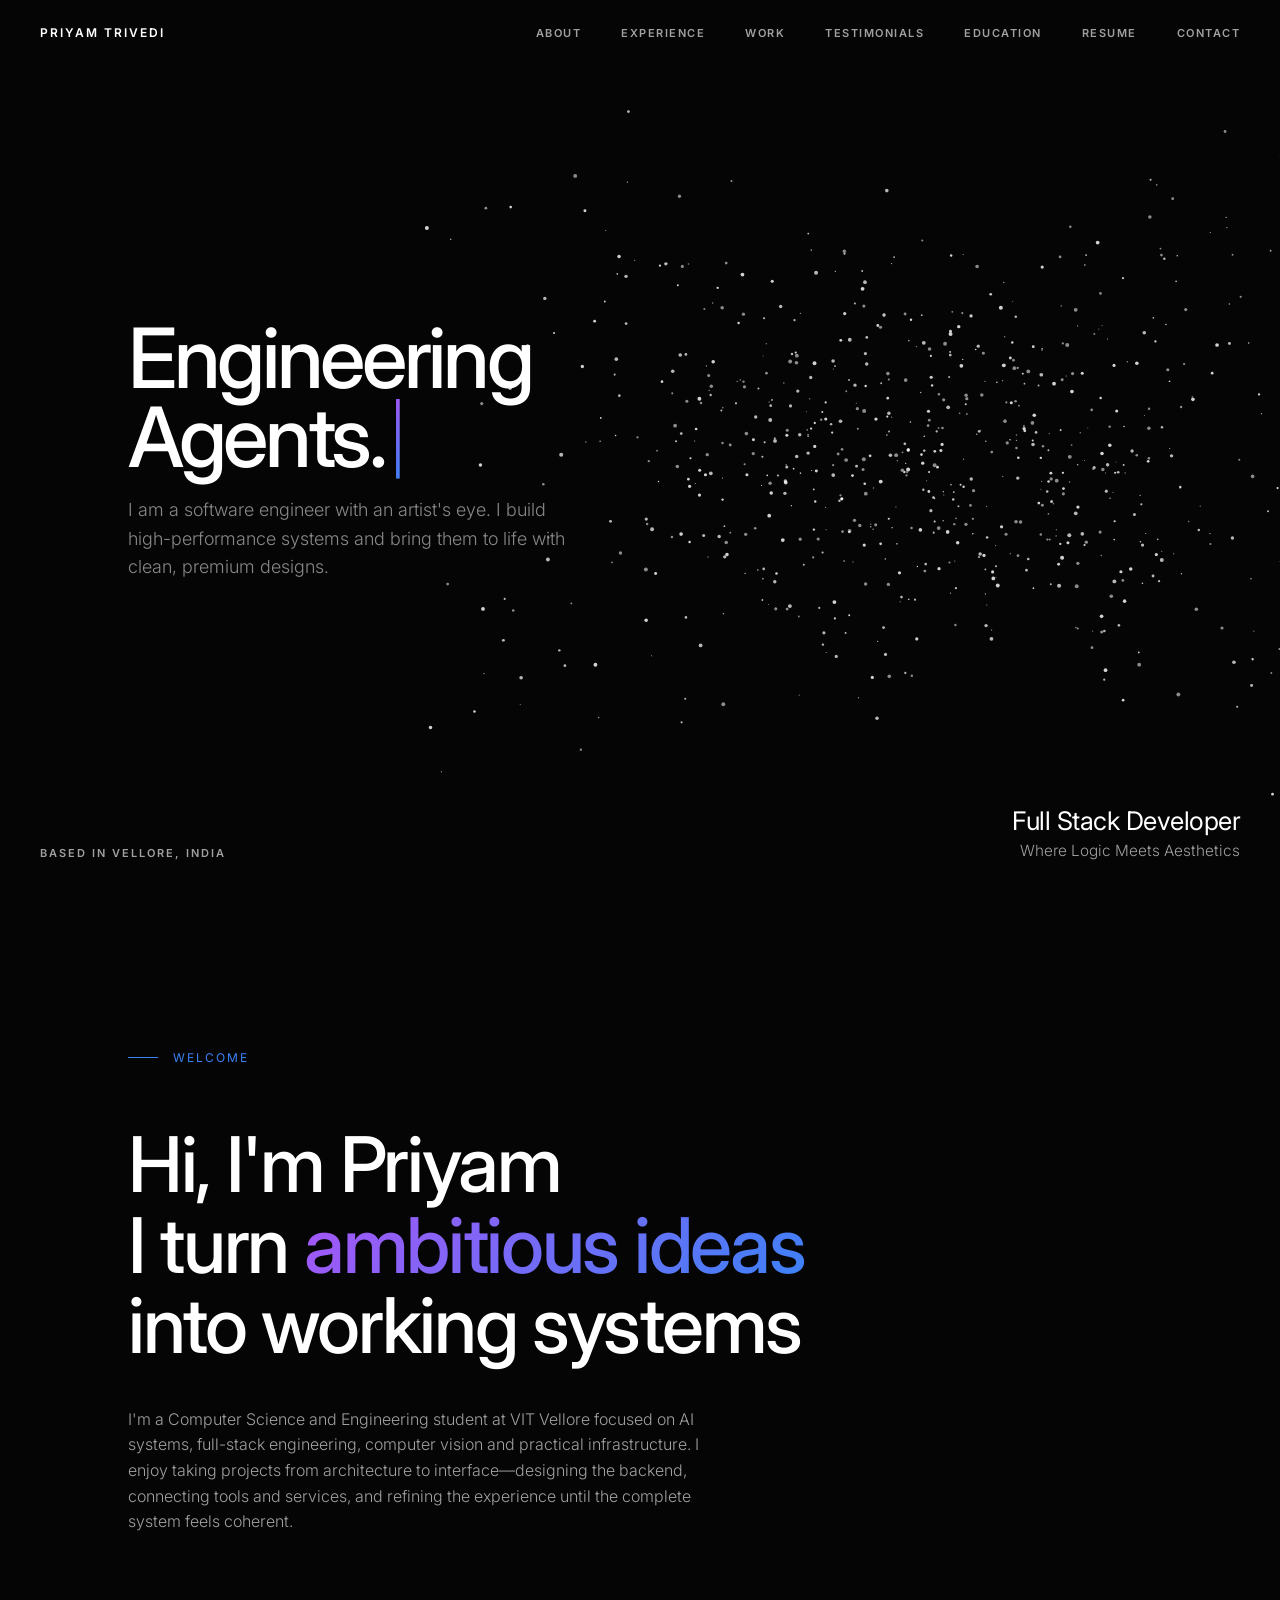
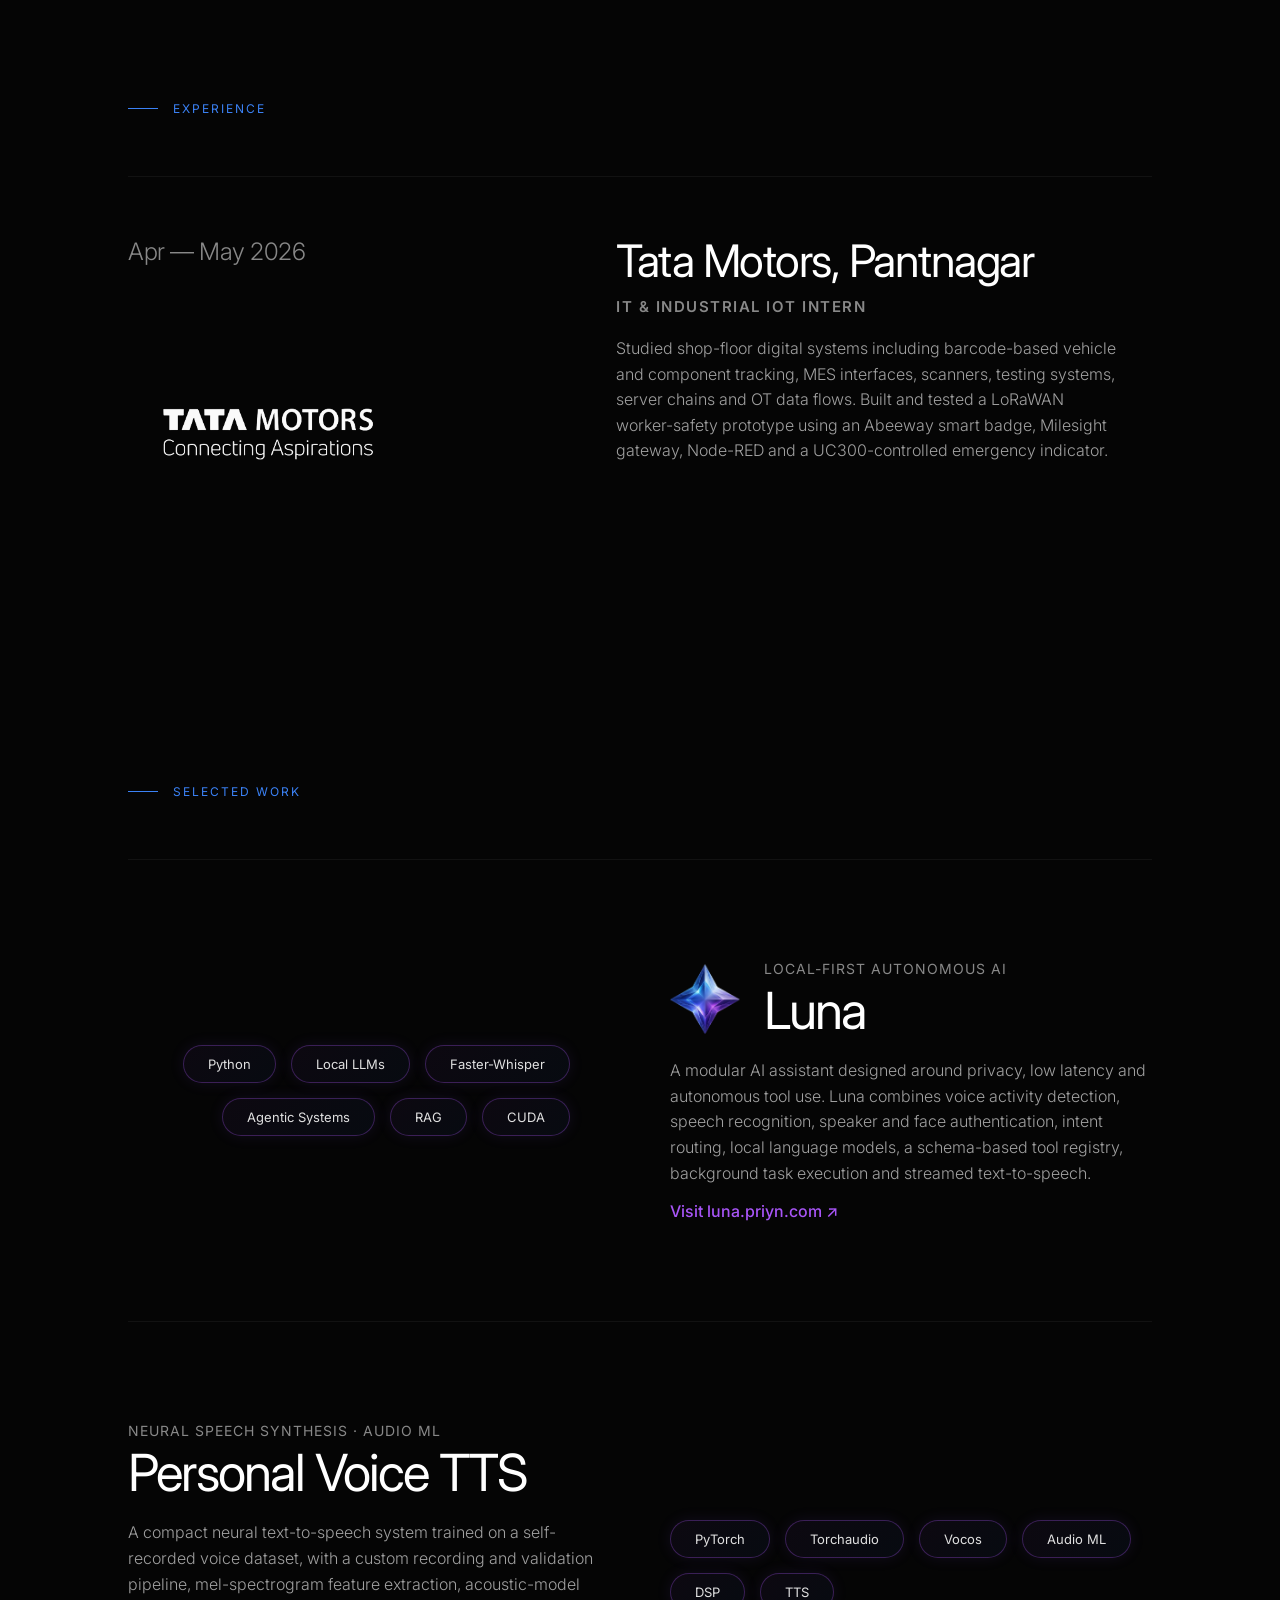
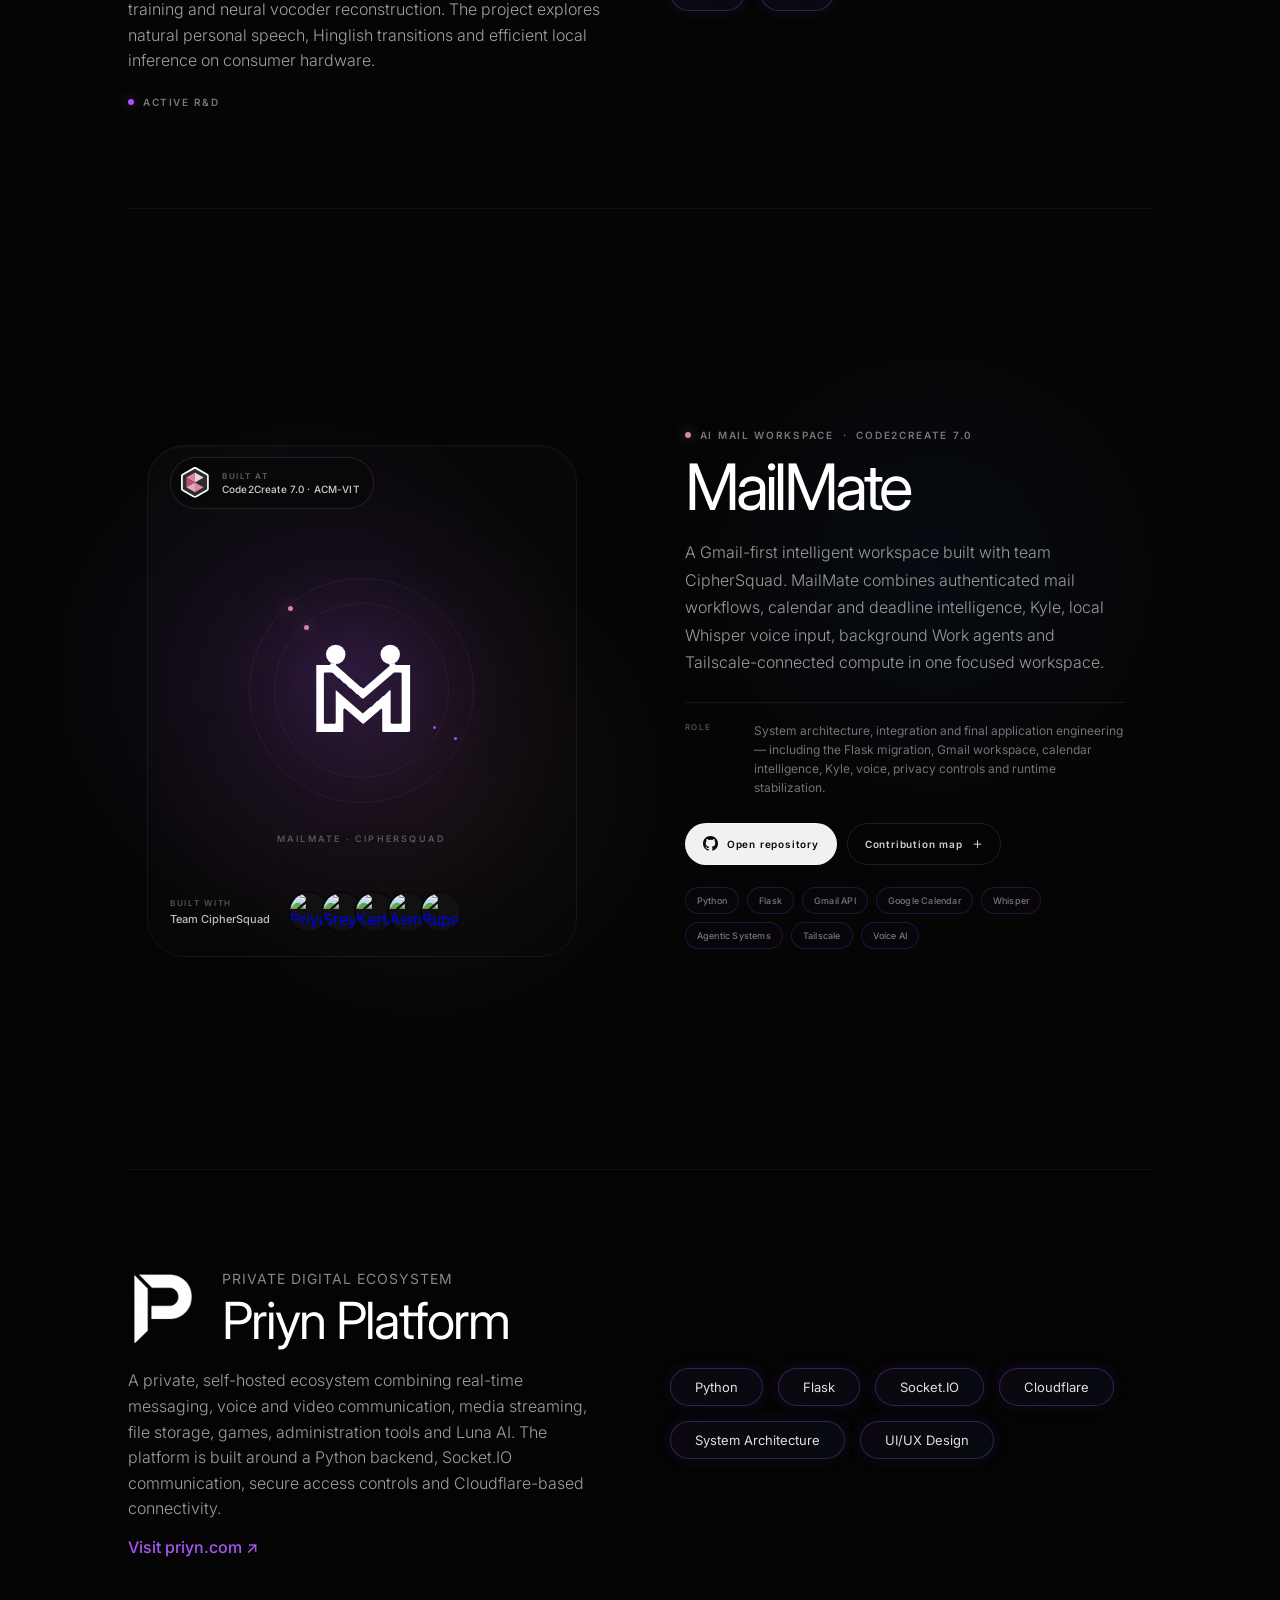
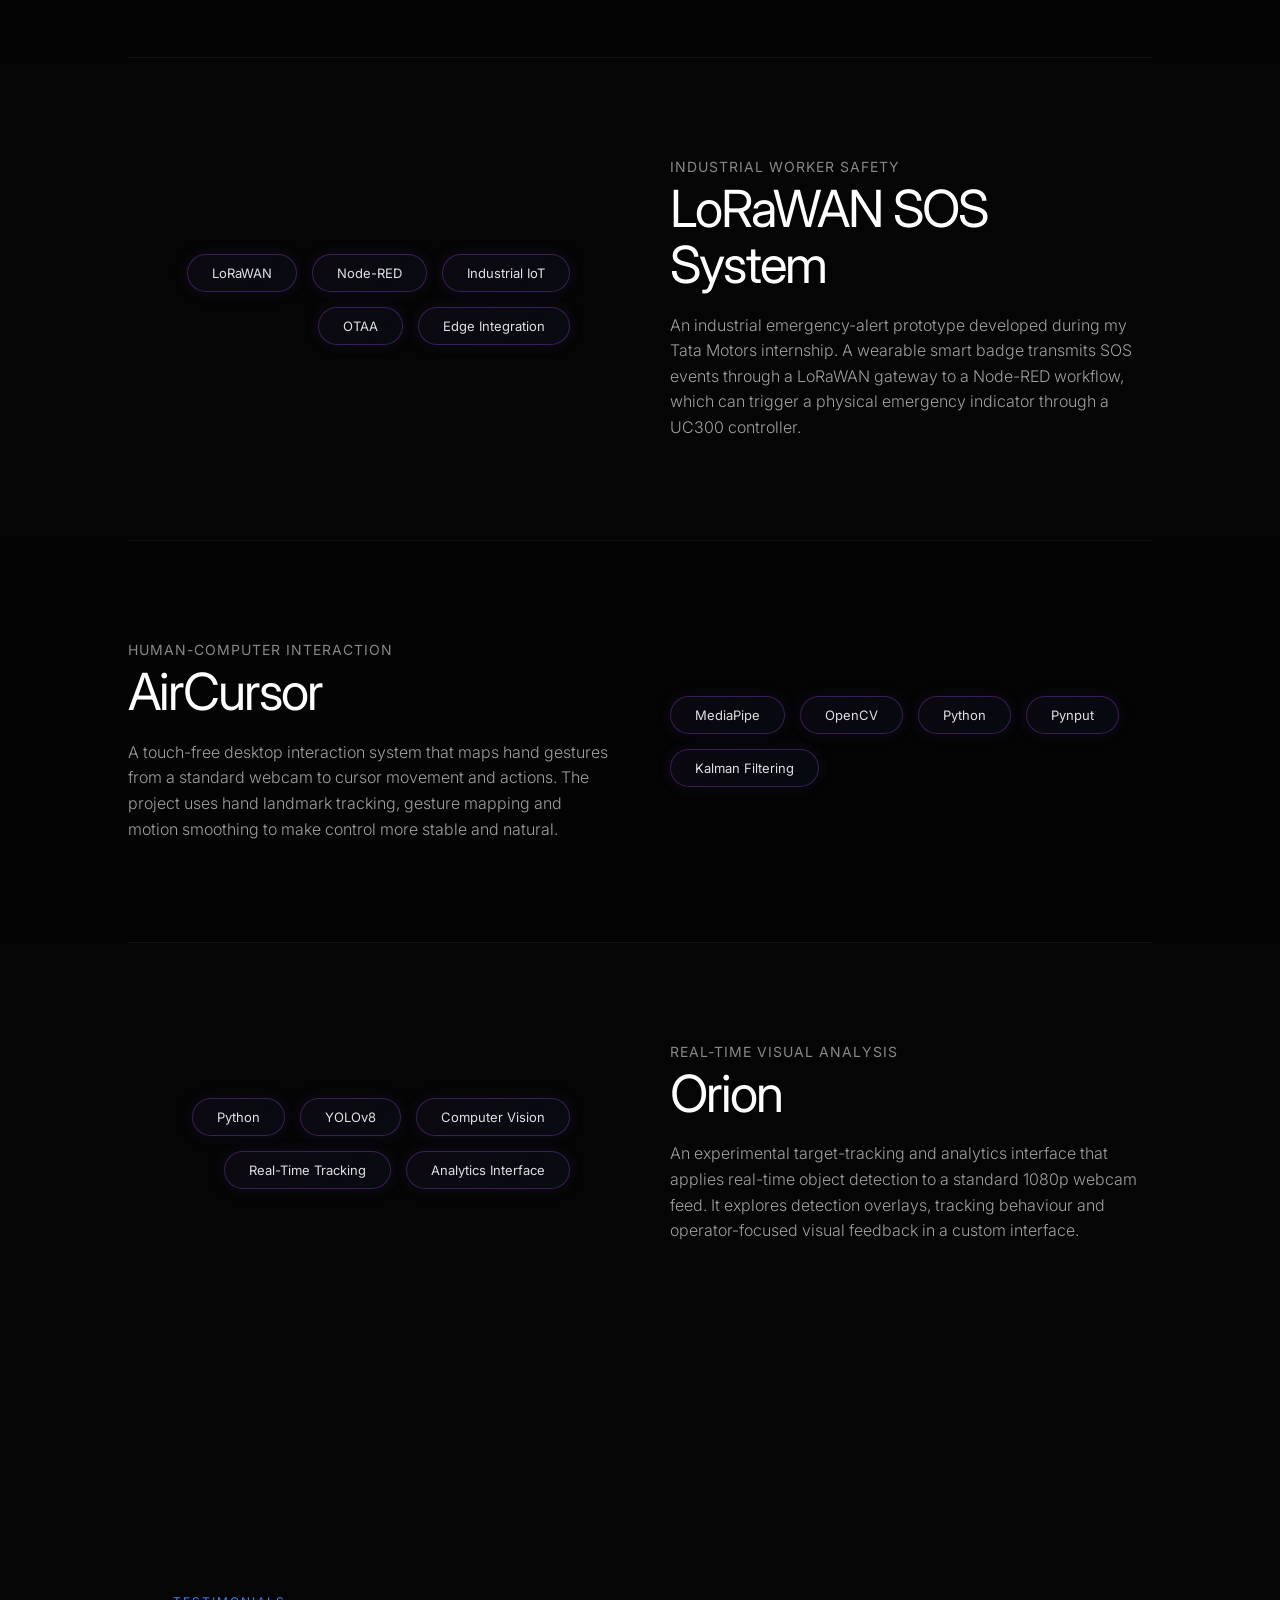
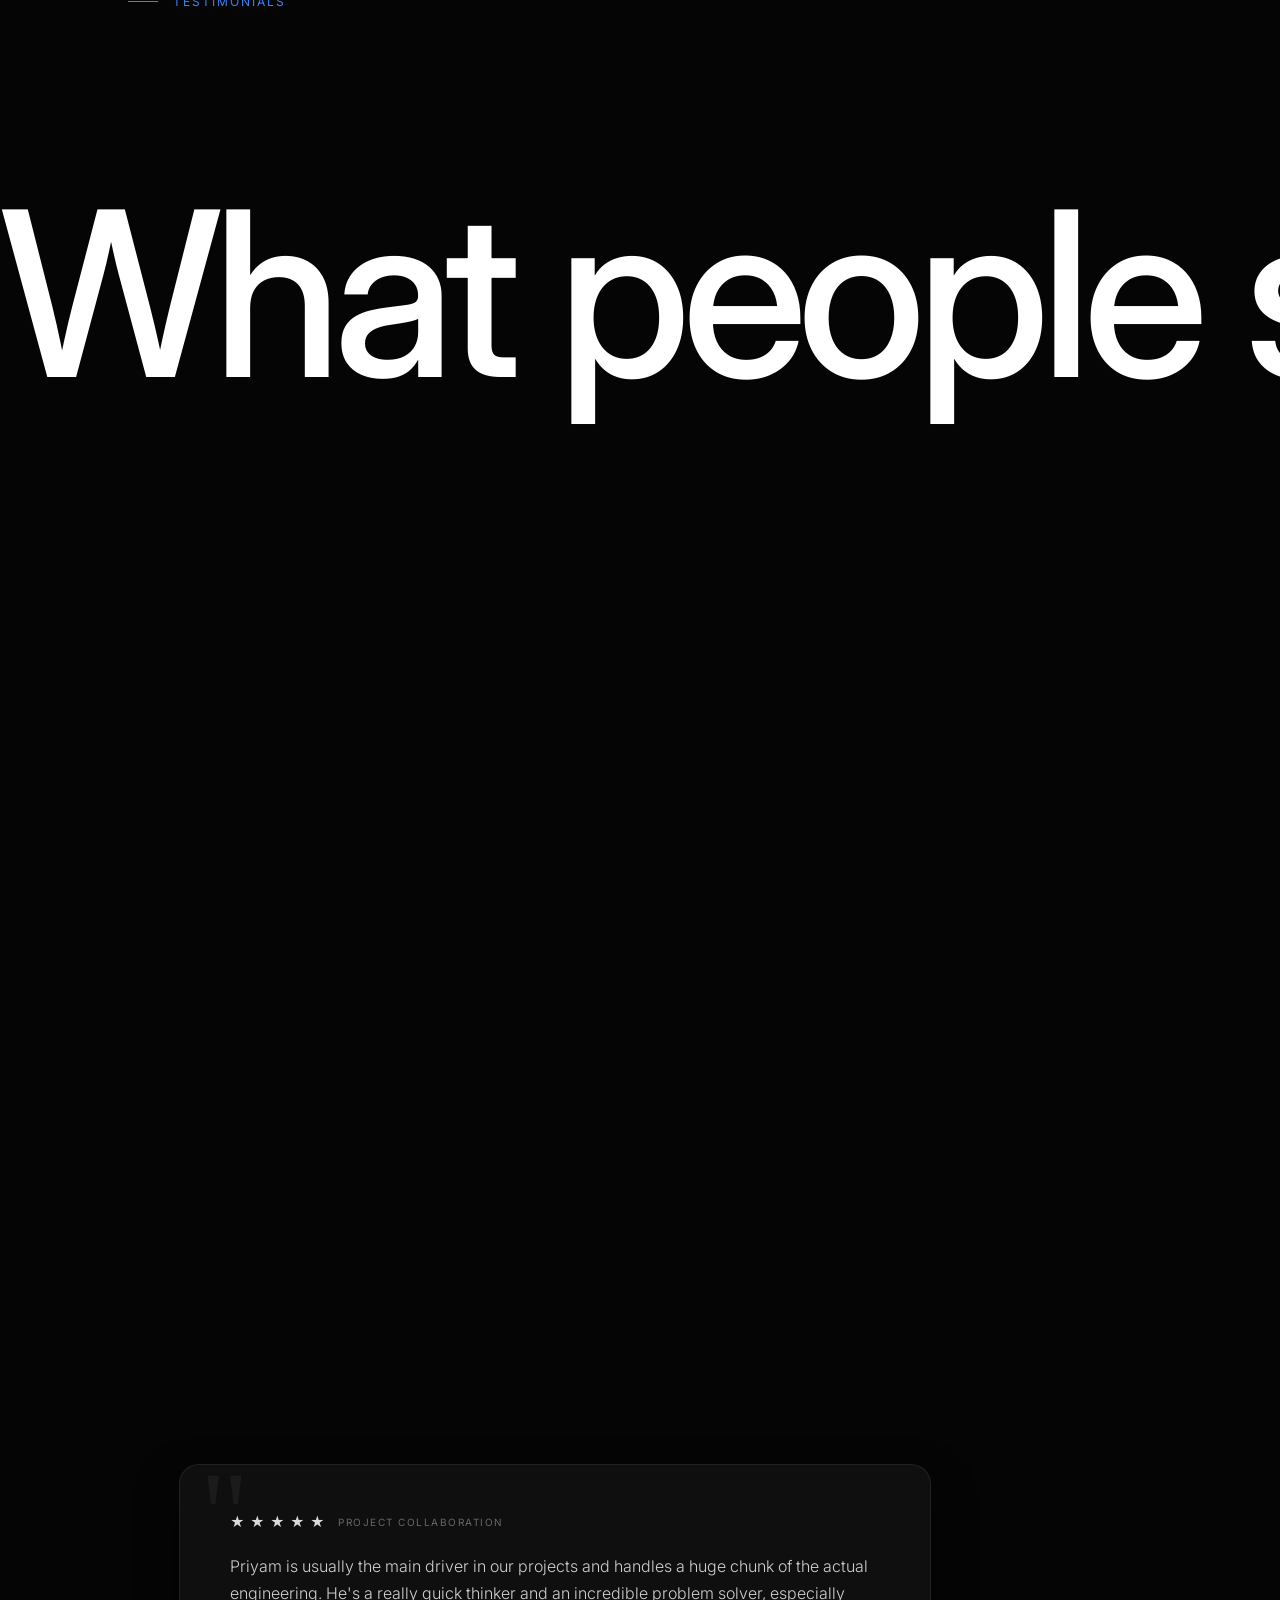
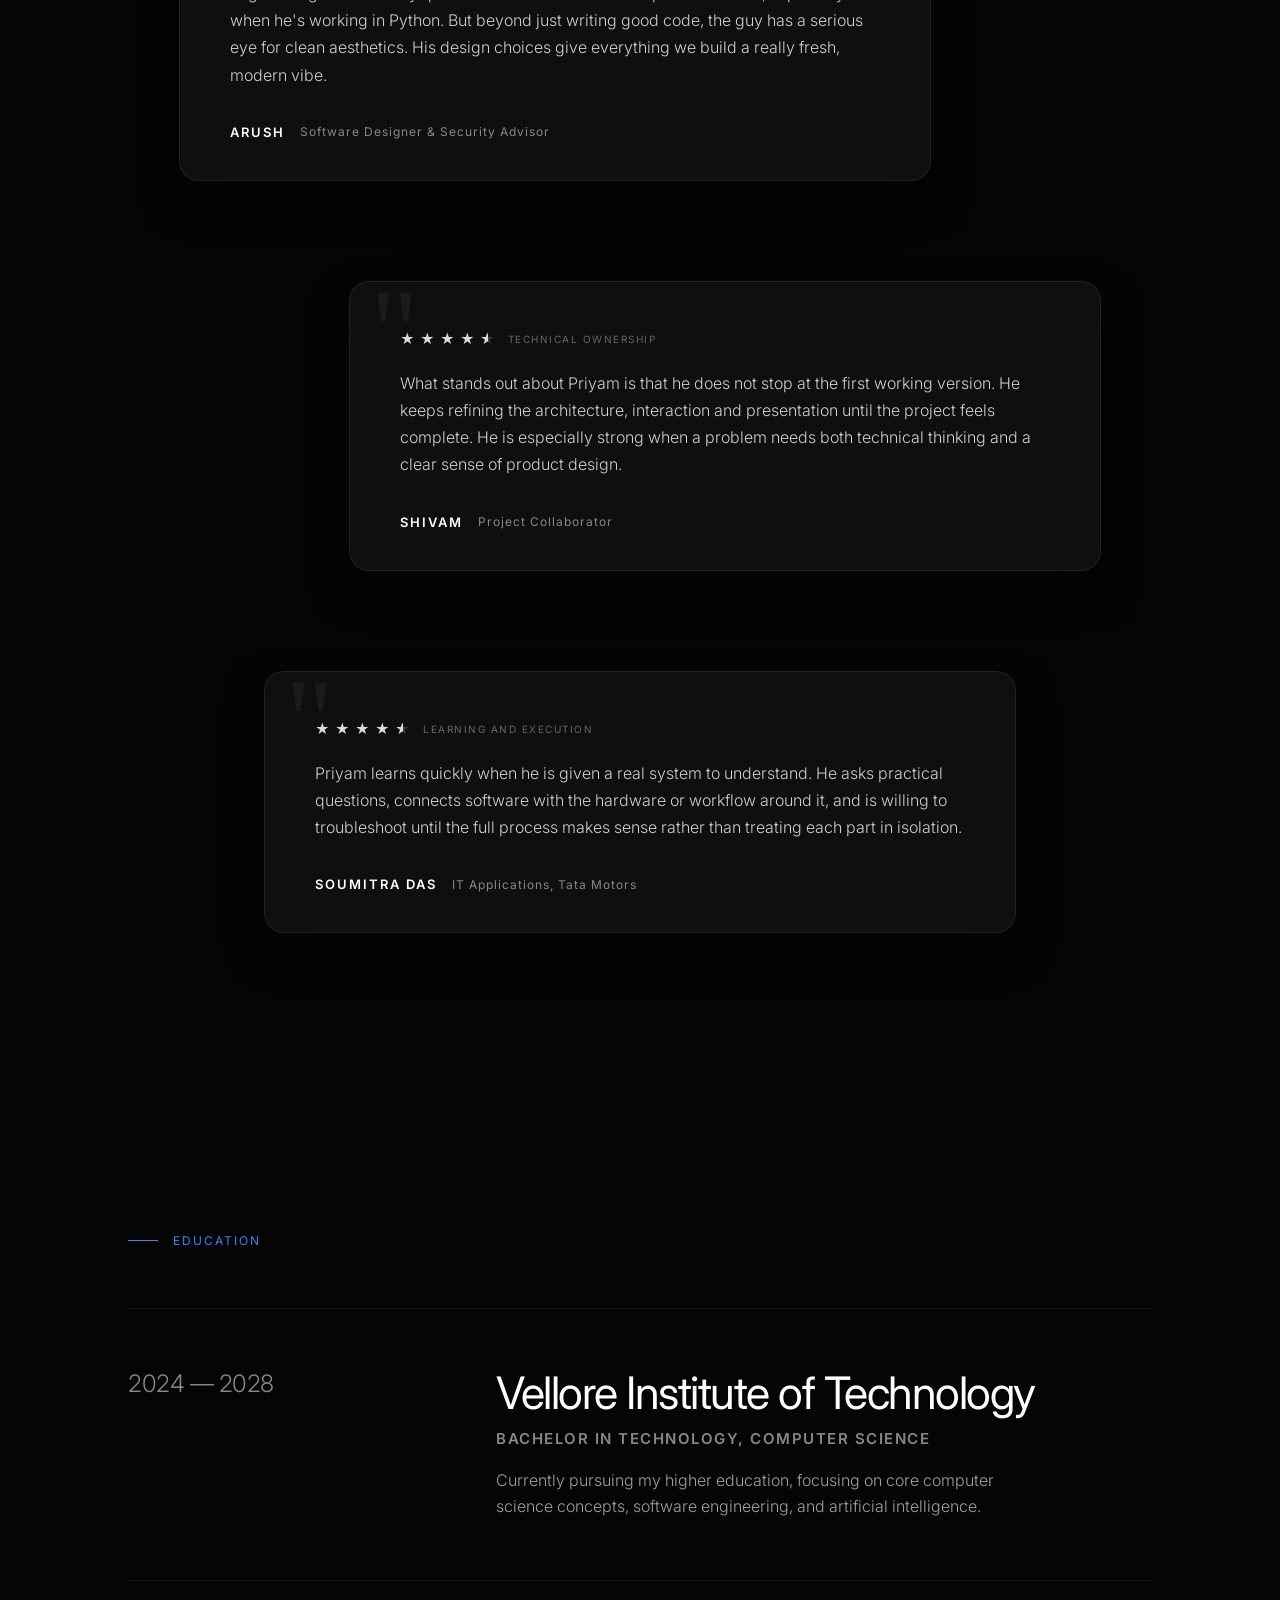
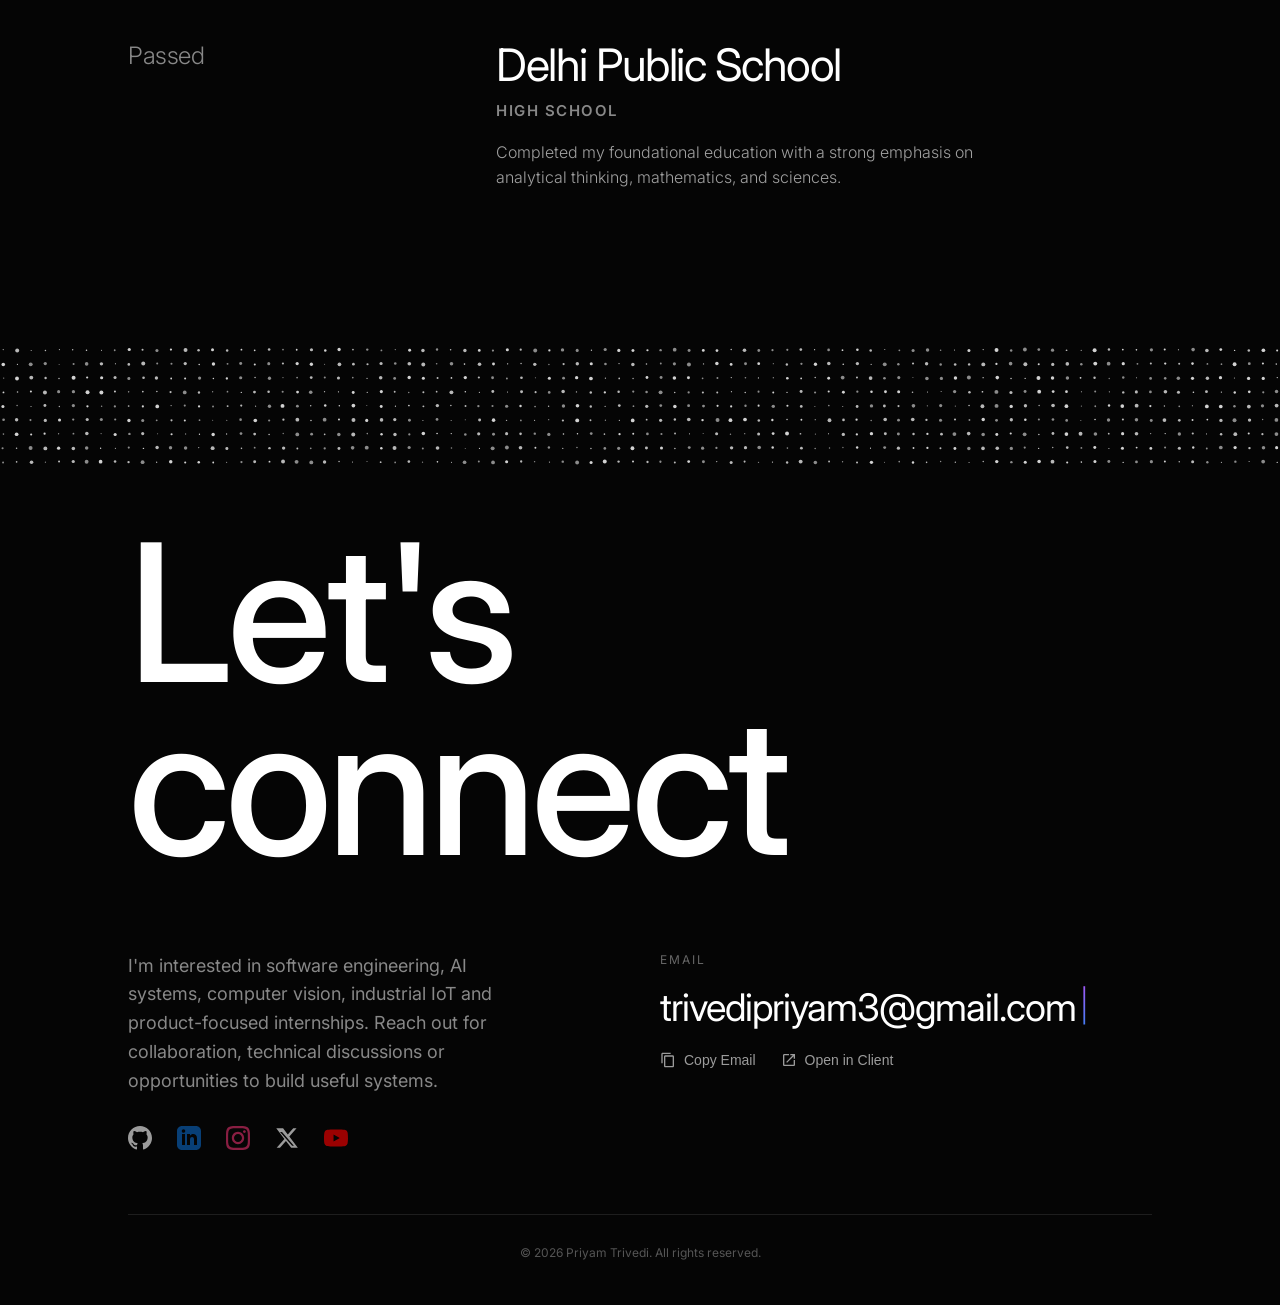
==== commit 0f09d28e: "fix: use transparent MailMate mark" ====
--- a/docs/index.html
+++ b/docs/index.html
@@ -736,15 +736,14 @@
             transform: translateZ(-30px) scale(1.25);
             animation: mmPulse 3.8s ease-in-out infinite;
         }
-
         .mm-logo {
-            width: 82%;
-            height: 82%;
+            width: 58%;
+            height: 58%;
             display: block;
             object-fit: contain;
-            border-radius: 26%;
+            border-radius: 0;
             transform: translateZ(35px);
-            filter: drop-shadow(0 28px 42px rgba(0,0,0,.48));
+            filter: drop-shadow(0 18px 30px rgba(0,0,0,.38));
             user-select: none;
             -webkit-user-drag: none;
         }
@@ -1775,7 +1774,7 @@
                             <div class="mm-stage-tilt" id="mailmateTilt">
                                 <span class="mm-ring"></span>
                                 <span class="mm-ring secondary"></span>
-                                <img class="mm-logo" src="https://raw.githubusercontent.com/sphereofrupayan/CipherSquad/main/assets/images/cs_logo.png" alt="MailMate logo" loading="lazy" decoding="async">
+                                <img class="mm-logo" src="./images/mailmate-mark.svg?v=1" alt="MailMate logo" loading="lazy" decoding="async">
                             </div>
                         </div>
                     </div>
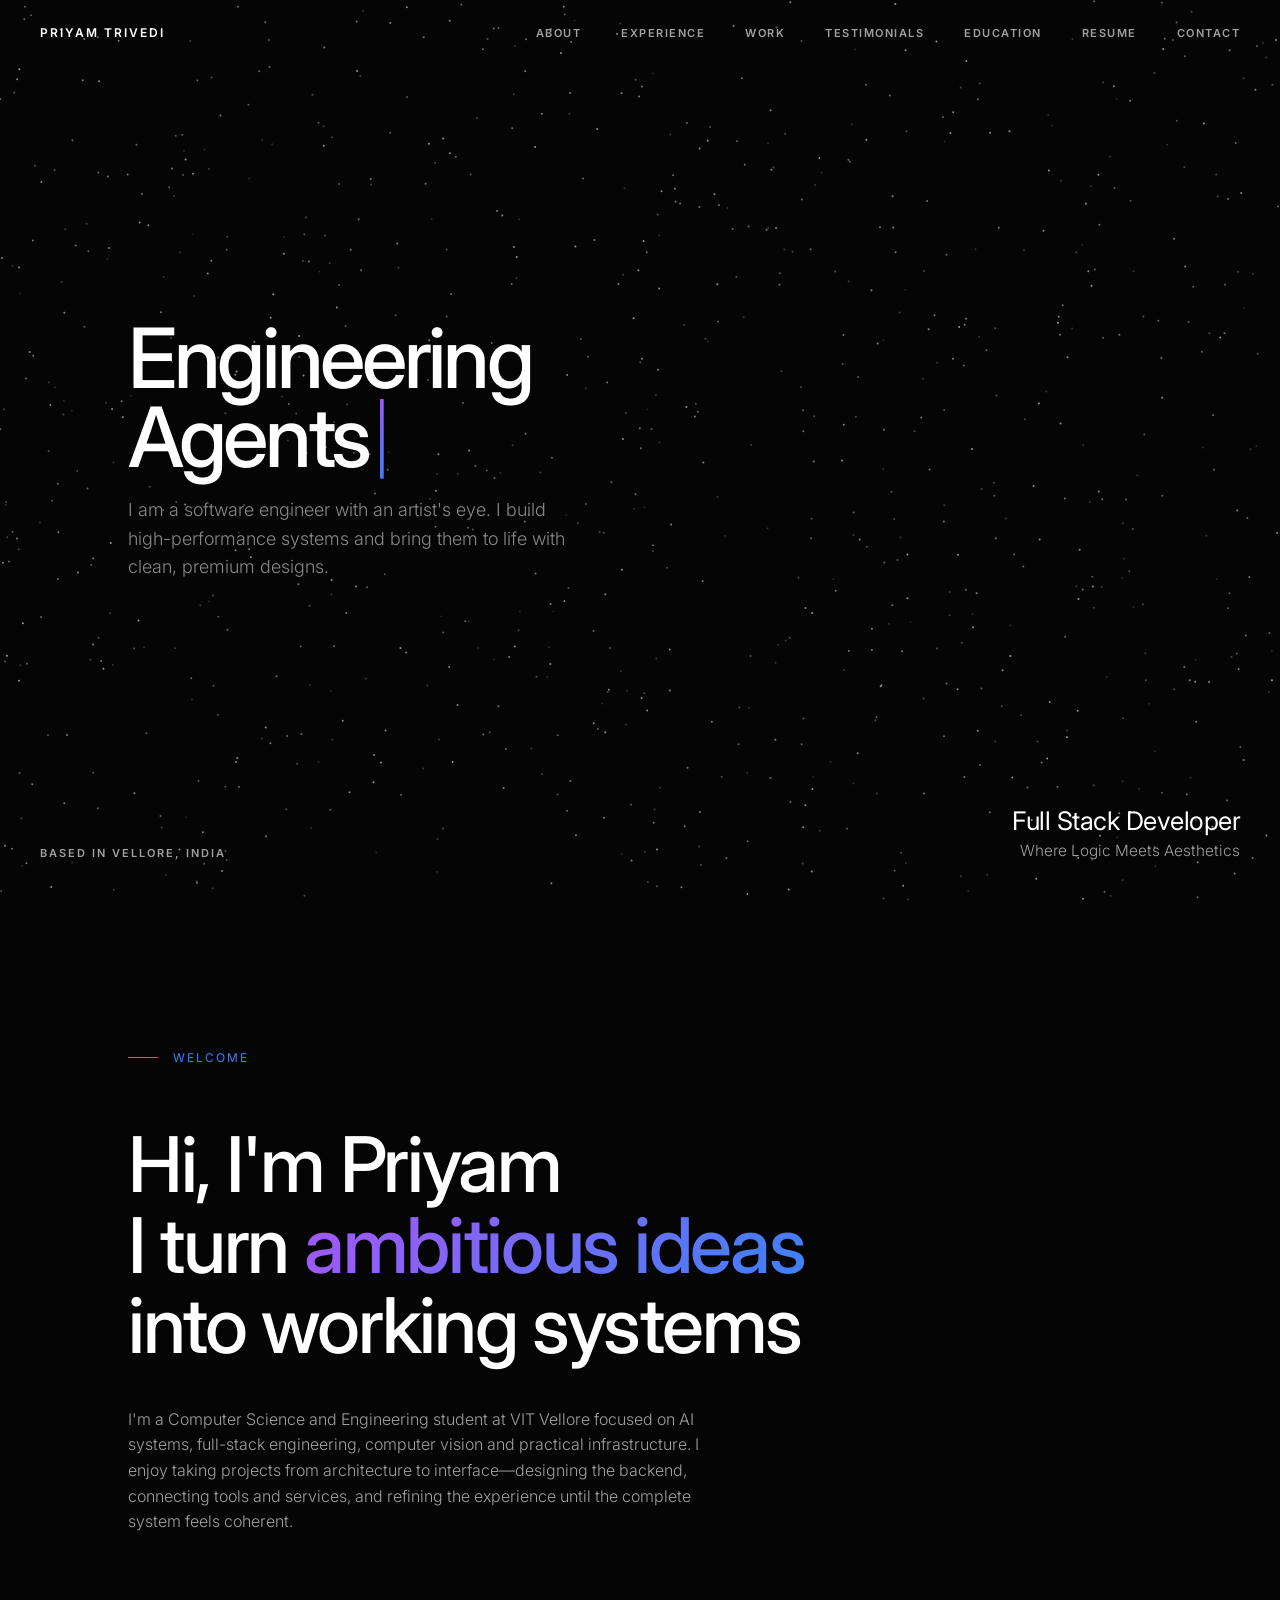
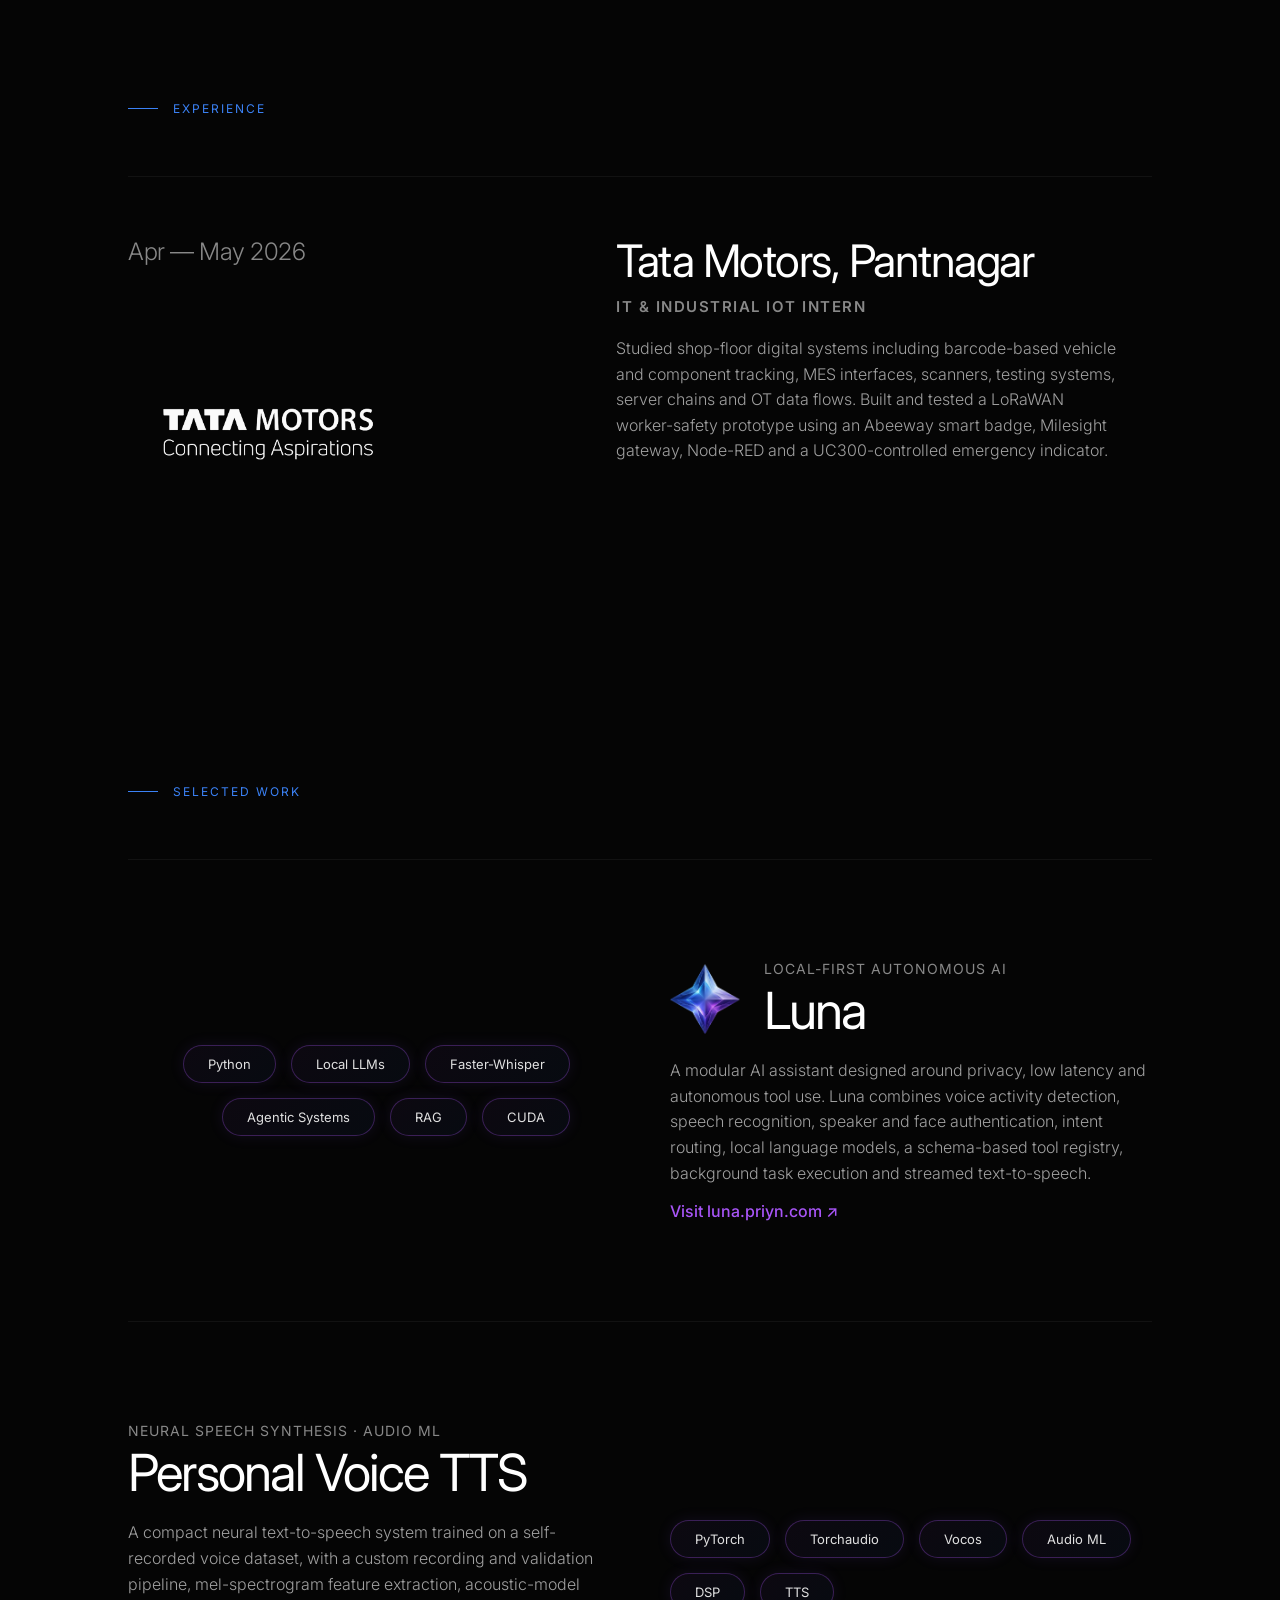
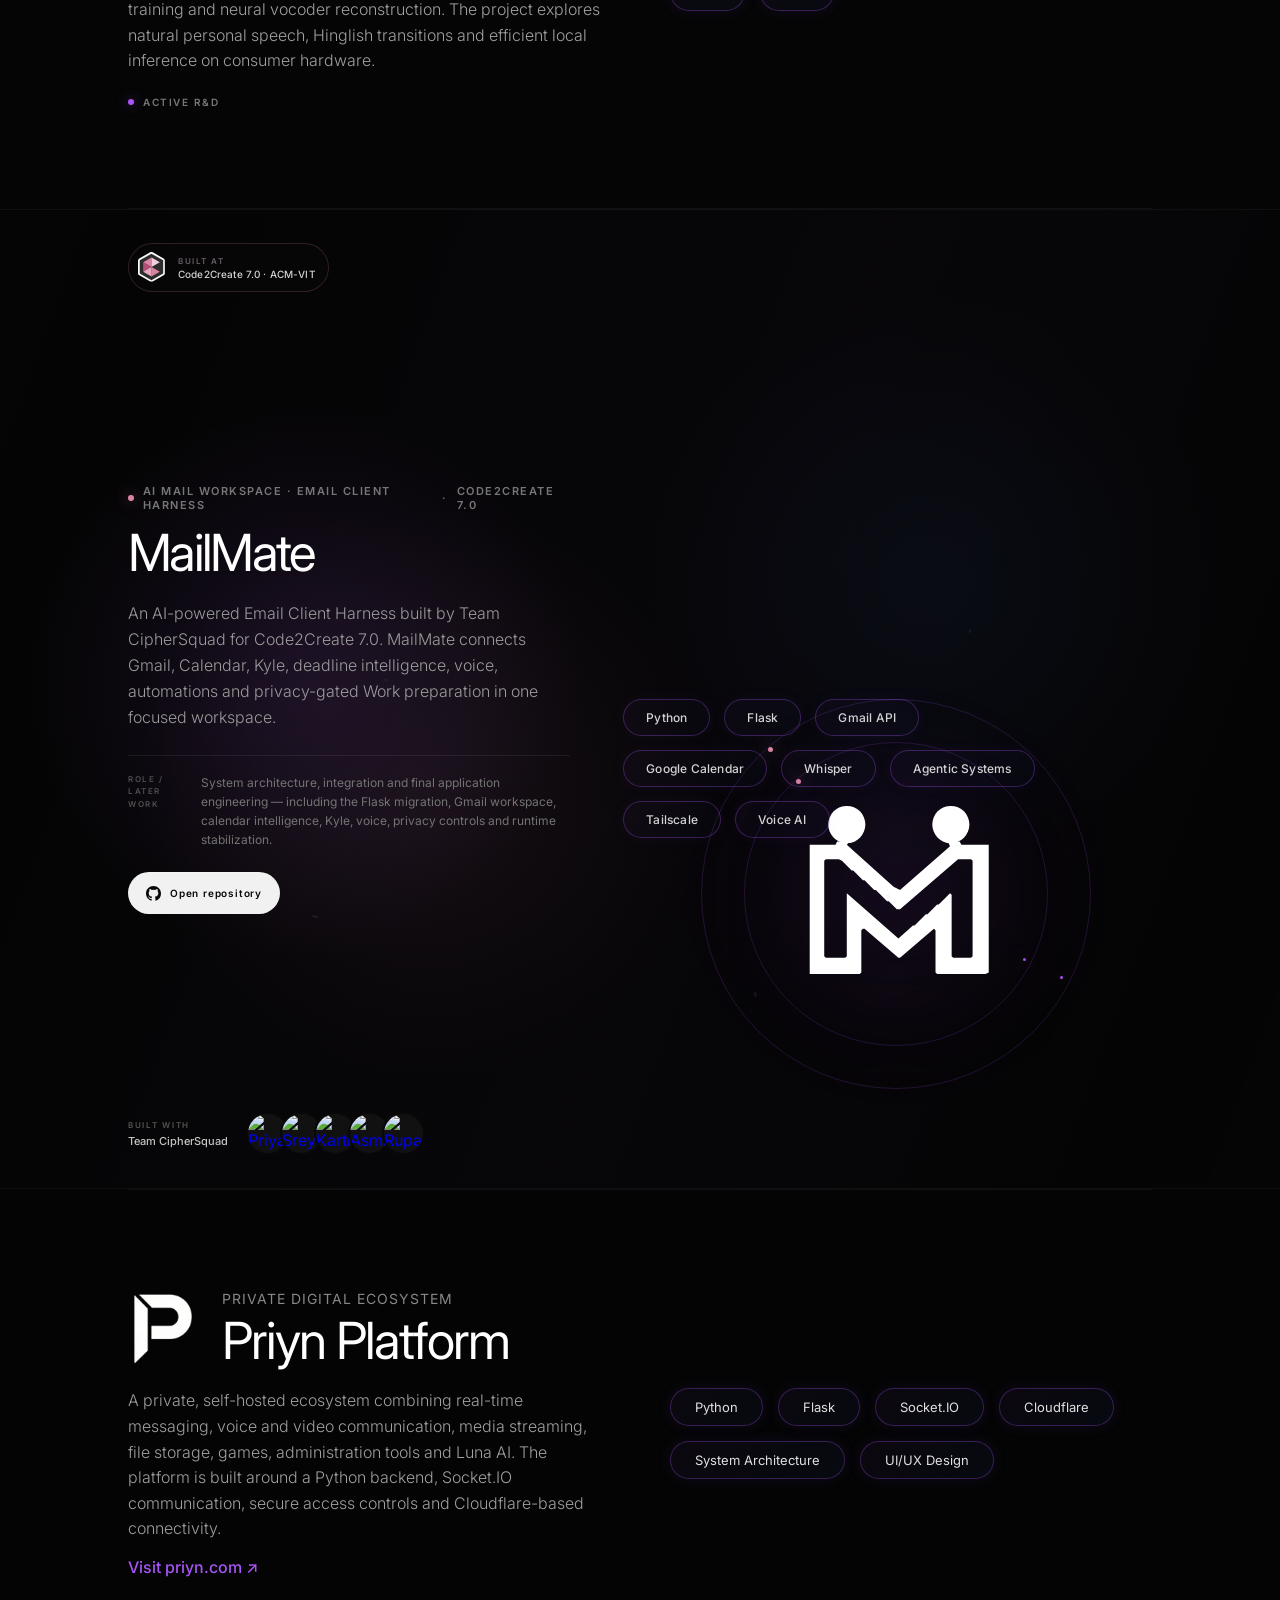
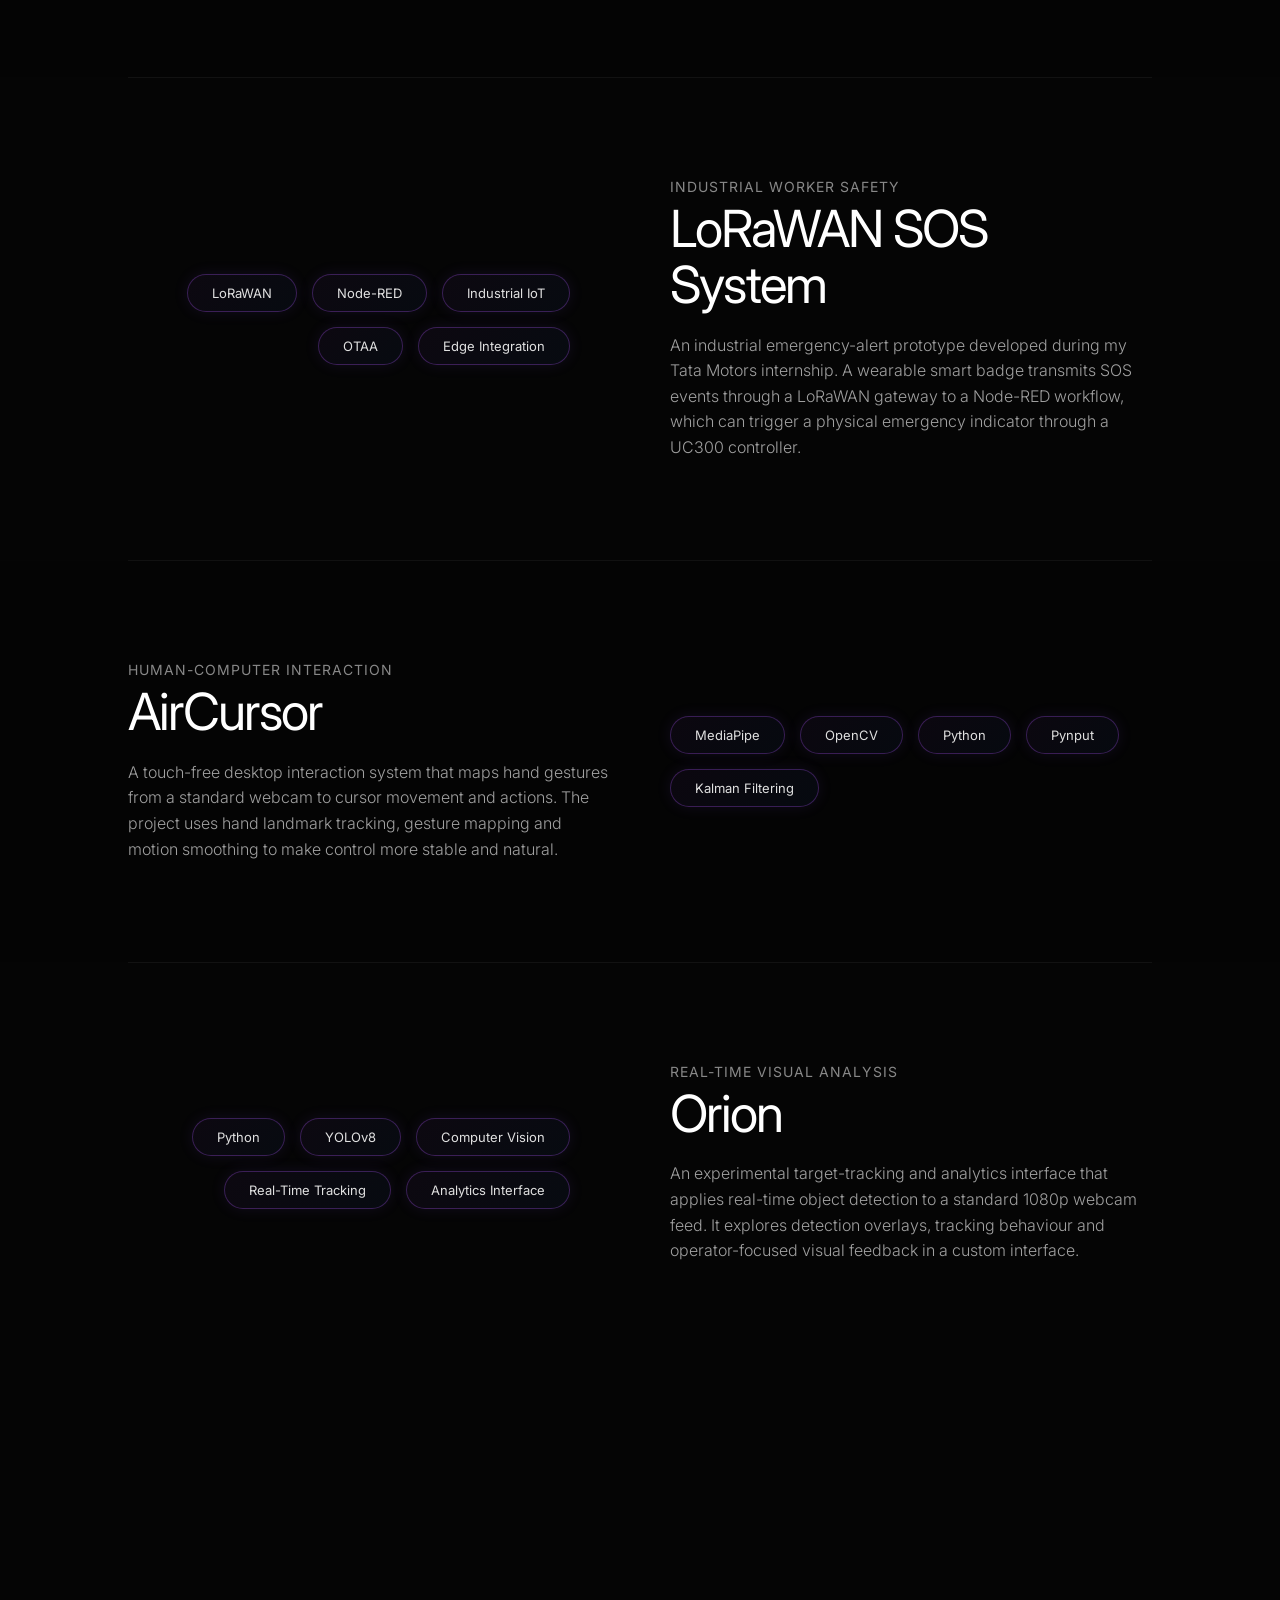
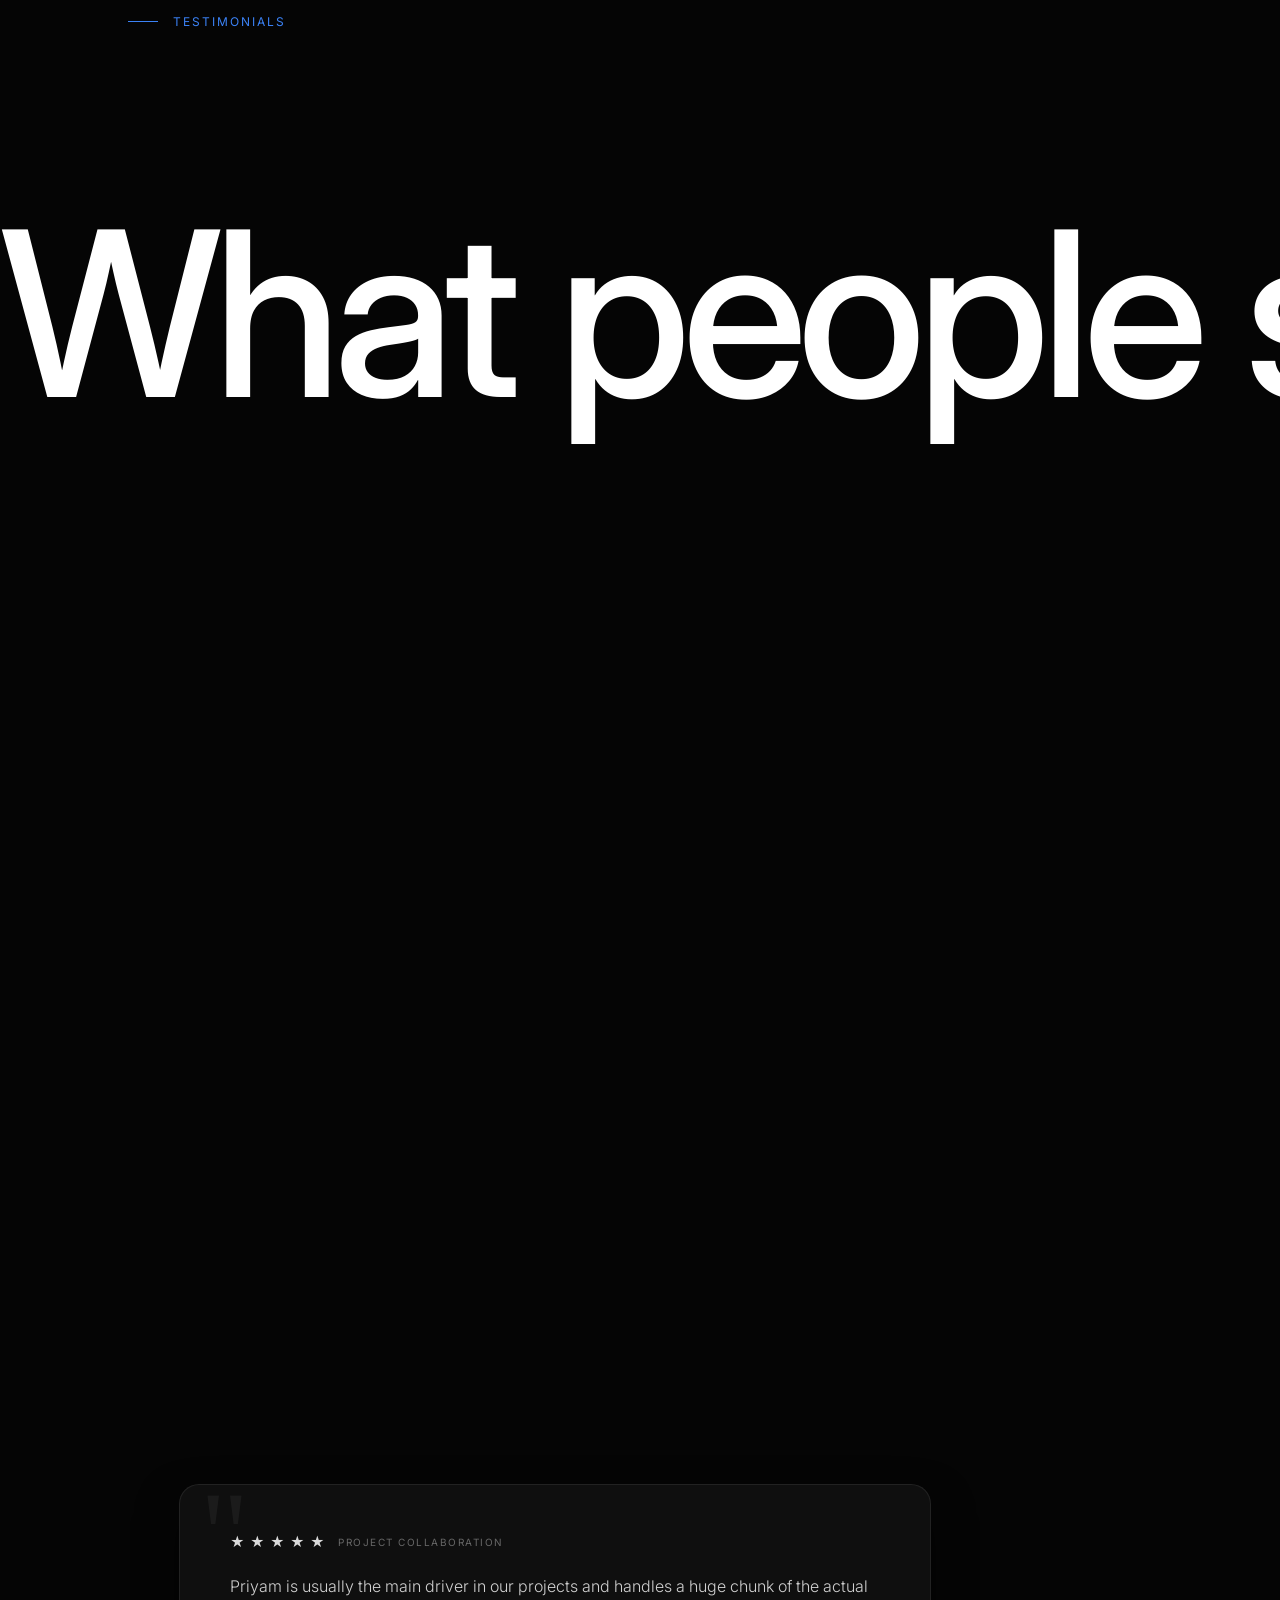
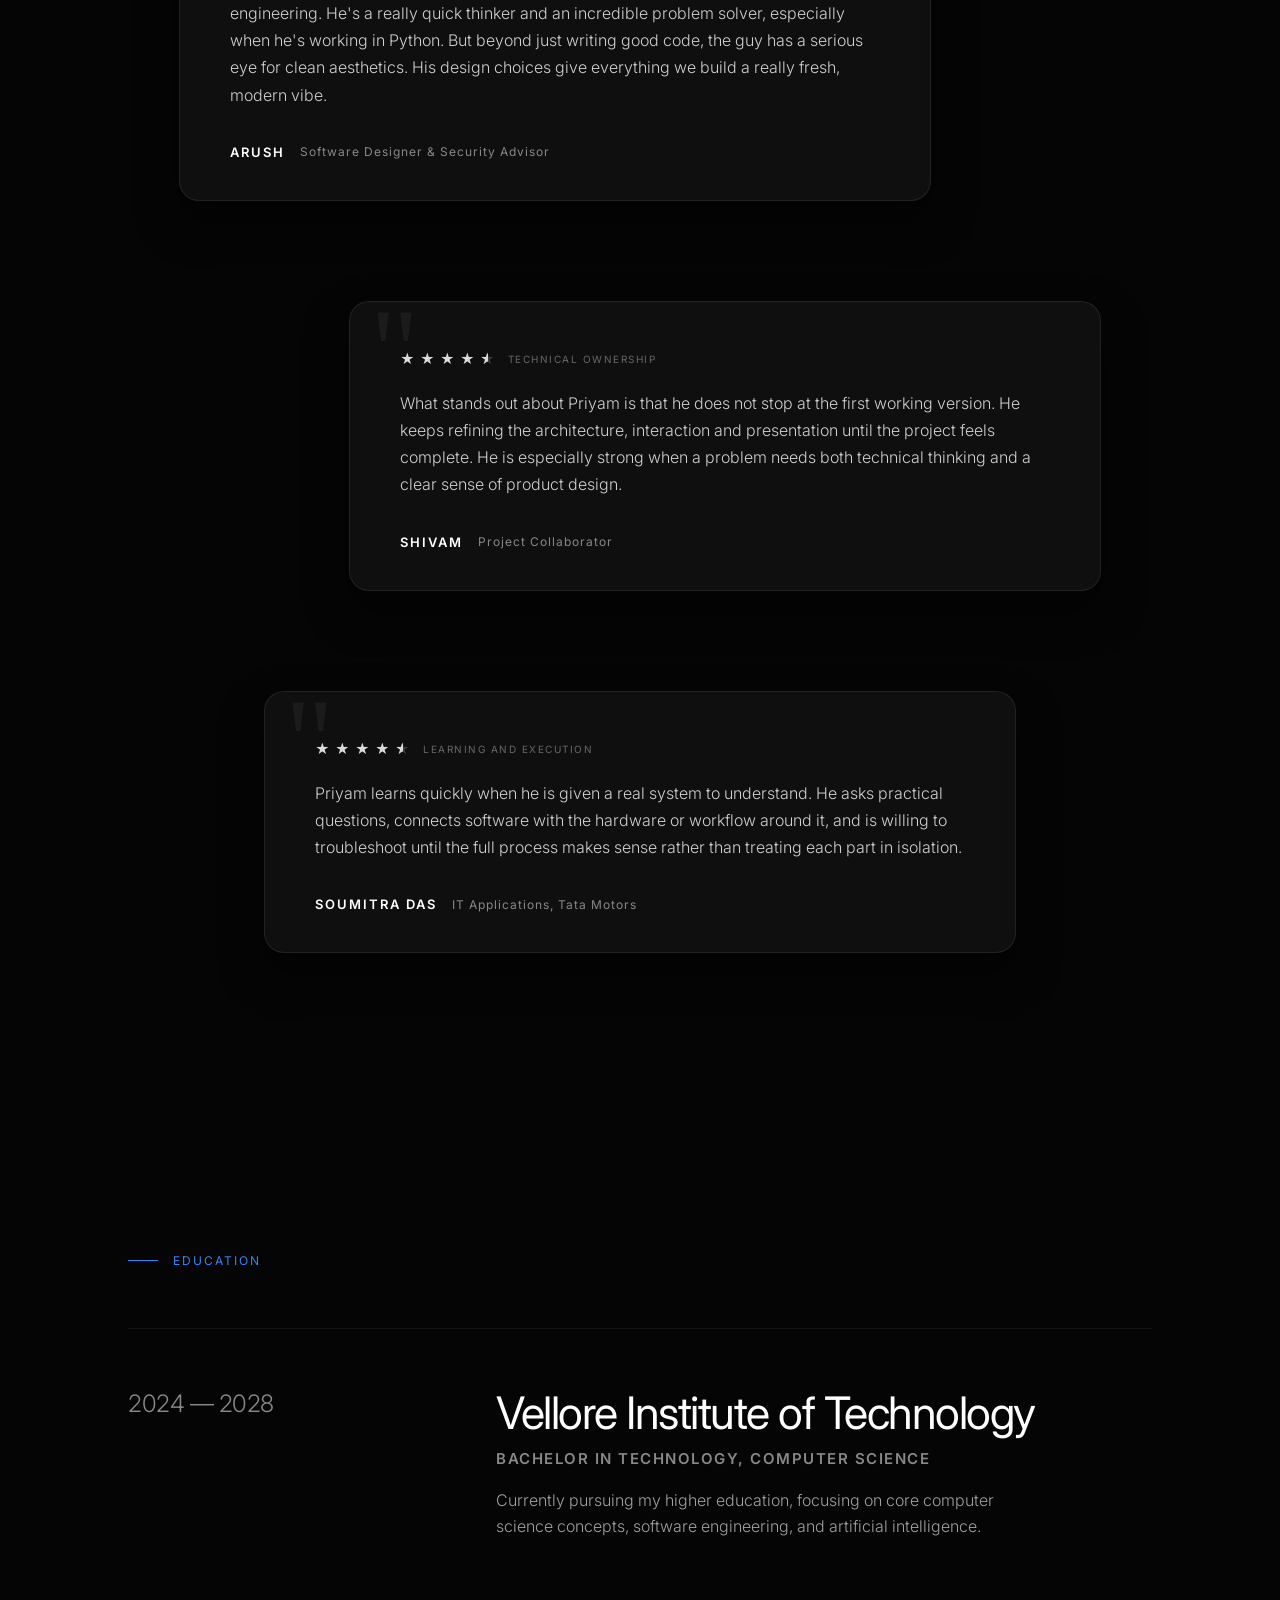
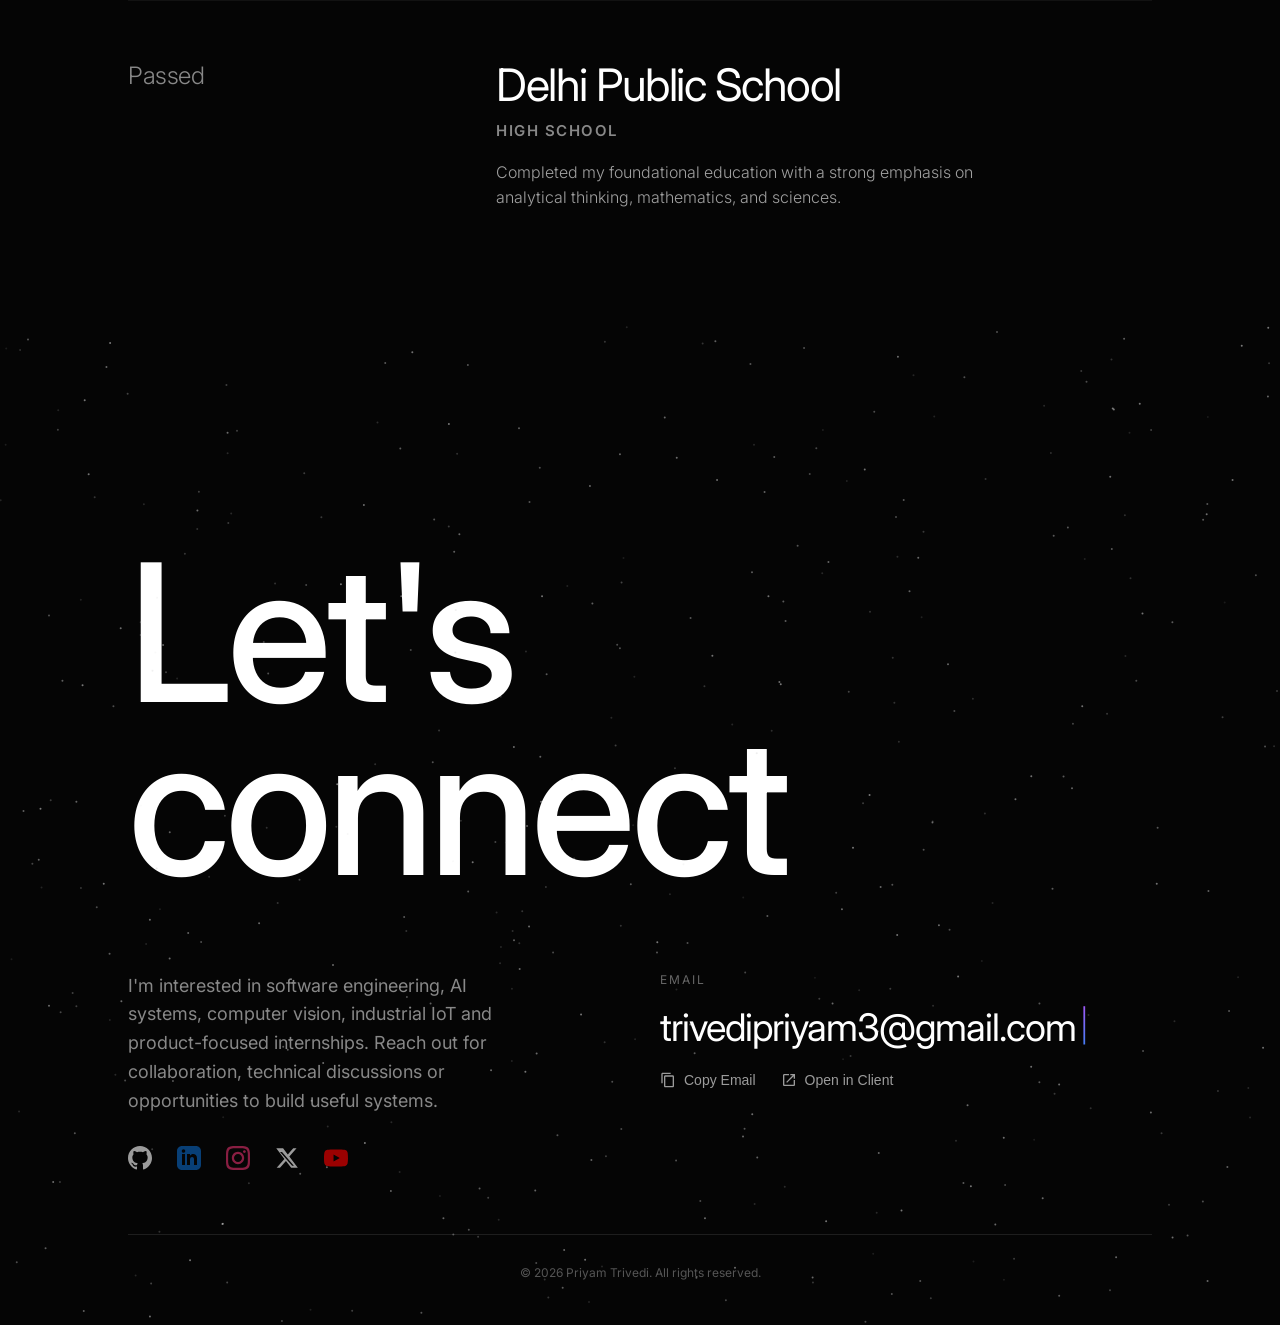
==== commit 0007a3f7: "style: load Priyn-aligned MailMate showcase" ====
--- a/docs/index.html
+++ b/docs/index.html
@@ -11,37 +11,18 @@
     <link rel="preconnect" href="https://fonts.googleapis.com">
     <link rel="preconnect" href="https://fonts.gstatic.com" crossorigin>
     <link href="https://fonts.googleapis.com/css2?family=Inter:wght@300;400;500;600;800&display=swap" rel="stylesheet">
+    <link rel="stylesheet" href="./mailmate-priyn-layout.css?v=2">
 
     <style>
         /* --- Custom Auto-Hiding Scrollbar --- */
-        ::-webkit-scrollbar {
-            width: 6px;
-        }
-        ::-webkit-scrollbar-track {
-            background: transparent; /* Hide track to make it look floating */
-        }
-        ::-webkit-scrollbar-thumb {
-            background-color: transparent; /* Hidden by default */
-            border-radius: 10px;
-        }
-
-        /* Show scrollbar when active or hovered */
+        ::-webkit-scrollbar { width: 6px; }
+        ::-webkit-scrollbar-track { background: transparent; }
+        ::-webkit-scrollbar-thumb { background-color: transparent; border-radius: 10px; }
         html.is-scrolling ::-webkit-scrollbar-thumb,
-        ::-webkit-scrollbar-thumb:hover {
-            background-color: #4a4a4a;
-        }
-
-        * {
-            scrollbar-width: thin;
-            scrollbar-color: transparent transparent; /* Firefox fallback */
-        }
-        html.is-scrolling * {
-            scrollbar-color: #4a4a4a transparent;
-        }
-
-        html {
-            scroll-behavior: smooth;
-        }
+        ::-webkit-scrollbar-thumb:hover { background-color: #4a4a4a; }
+        * { scrollbar-width: thin; scrollbar-color: transparent transparent; }
+        html.is-scrolling * { scrollbar-color: #4a4a4a transparent; }
+        html { scroll-behavior: smooth; }
 
         body {
             margin: 0;
@@ -55,7 +36,6 @@
             -moz-osx-font-smoothing: grayscale;
         }
 
-        /* --- Localized Particle Canvases --- */
         #hero-canvas, #banner-canvas {
             position: absolute;
             top: 0;
@@ -66,13 +46,8 @@
             pointer-events: none;
             display: block;
         }
-
-        .content-wrapper {
-            position: relative;
-            z-index: 10;
-        }
-
-        /* --- Top Navigation --- */
+        .content-wrapper { position: relative; z-index: 10; }
+
         .top-nav {
             position: fixed;
             top: 0;
@@ -88,1509 +63,246 @@
             background-color: transparent;
             transition: all 0.3s ease;
         }
-
-        .nav-brand {
-            font-size: 12px;
-            font-weight: 600;
-            letter-spacing: 2px;
-            text-transform: uppercase;
-        }
-
-        .nav-links {
-            display: flex;
-            gap: 40px;
-        }
-
-        .nav-links a {
-            color: #a0a0a0;
-            text-decoration: none;
-            font-size: 11px;
-            font-weight: 600;
-            letter-spacing: 1.5px;
-            text-transform: uppercase;
-            transition: color 0.3s ease;
-        }
-
+        .nav-brand { font-size: 12px; font-weight: 600; letter-spacing: 2px; text-transform: uppercase; }
+        .nav-links { display: flex; gap: 40px; }
+        .nav-links a { color: #a0a0a0; text-decoration: none; font-size: 11px; font-weight: 600; letter-spacing: 1.5px; text-transform: uppercase; transition: color 0.3s ease; }
         .nav-links a:hover { color: #ffffff; }
 
-
-        /* --- Resume Viewer --- */
-        body.resume-viewer-open {
-            overflow: hidden;
-        }
-
-        .resume-viewer-overlay {
-            position: fixed;
-            inset: 0;
-            z-index: 1000;
-            display: flex;
-            align-items: center;
-            justify-content: center;
-            padding: 20px;
-            box-sizing: border-box;
-            background: rgba(5, 5, 5, 0.92);
-            backdrop-filter: blur(18px);
-            -webkit-backdrop-filter: blur(18px);
-            opacity: 0;
-            visibility: hidden;
-            pointer-events: none;
-            transition: opacity 0.28s ease, visibility 0.28s ease;
-        }
-
-        .resume-viewer-overlay.is-open {
-            opacity: 1;
-            visibility: visible;
-            pointer-events: auto;
-        }
-
-        .resume-viewer-shell {
-            width: min(1180px, 100%);
-            height: min(920px, calc(100dvh - 40px));
-            display: flex;
-            flex-direction: column;
-            overflow: hidden;
-            background: #0b0b0b;
-            border: 1px solid rgba(255, 255, 255, 0.1);
-            border-radius: 18px;
-            box-shadow: 0 28px 90px rgba(0, 0, 0, 0.65);
-            transform: translateY(14px) scale(0.985);
-            transition: transform 0.32s cubic-bezier(0.16, 1, 0.3, 1);
-        }
-
-        .resume-viewer-overlay.is-open .resume-viewer-shell {
-            transform: translateY(0) scale(1);
-        }
-
-        .resume-viewer-header {
-            min-height: 72px;
-            display: flex;
-            align-items: center;
-            justify-content: space-between;
-            gap: 24px;
-            padding: 14px 18px 14px 24px;
-            box-sizing: border-box;
-            border-bottom: 1px solid rgba(255, 255, 255, 0.08);
-        }
-
-        .resume-viewer-heading {
-            min-width: 0;
-        }
-
-        .resume-viewer-kicker {
-            display: block;
-            margin-bottom: 4px;
-            color: #666;
-            font-size: 9px;
-            font-weight: 600;
-            letter-spacing: 1.8px;
-            text-transform: uppercase;
-        }
-
-        .resume-viewer-title {
-            margin: 0;
-            color: #ffffff;
-            font-size: 15px;
-            font-weight: 500;
-            letter-spacing: 0.2px;
-            white-space: nowrap;
-            overflow: hidden;
-            text-overflow: ellipsis;
-        }
-
-        .resume-viewer-actions {
-            display: flex;
-            align-items: center;
-            gap: 10px;
-            flex-shrink: 0;
-        }
-
-        .resume-action,
-        .resume-close {
-            height: 38px;
-            display: inline-flex;
-            align-items: center;
-            justify-content: center;
-            box-sizing: border-box;
-            border: 1px solid rgba(255, 255, 255, 0.12);
-            border-radius: 999px;
-            background: transparent;
-            color: #d8d8d8;
-            font-family: 'Inter', sans-serif;
-            font-size: 10px;
-            font-weight: 600;
-            letter-spacing: 1.2px;
-            text-decoration: none;
-            text-transform: uppercase;
-            cursor: pointer;
-            transition: all 0.22s ease;
-        }
-
-        .resume-action {
-            padding: 0 16px;
-        }
-
-        .resume-action:hover,
-        .resume-close:hover {
-            color: #ffffff;
-            border-color: rgba(255, 255, 255, 0.35);
-            background: rgba(255, 255, 255, 0.06);
-        }
-
-        .resume-action.primary {
-            background: #ffffff;
-            border-color: #ffffff;
-            color: #050505;
-        }
-
-        .resume-action.primary:hover {
-            background: #dedede;
-            border-color: #dedede;
-            color: #050505;
-        }
-
-        .resume-close {
-            width: 38px;
-            padding: 0;
-            font-size: 18px;
-            font-weight: 300;
-            letter-spacing: 0;
-            line-height: 1;
-        }
-
-        .resume-frame-wrap {
-            flex: 1;
-            min-height: 0;
-            background: #111;
-        }
-
-        .resume-frame {
-            width: 100%;
-            height: 100%;
-            display: block;
-            border: 0;
-            background: #ffffff;
-        }
+        body.resume-viewer-open { overflow: hidden; }
+        .resume-viewer-overlay { position: fixed; inset: 0; z-index: 1000; display: flex; align-items: center; justify-content: center; padding: 20px; box-sizing: border-box; background: rgba(5, 5, 5, 0.92); backdrop-filter: blur(18px); -webkit-backdrop-filter: blur(18px); opacity: 0; visibility: hidden; pointer-events: none; transition: opacity 0.28s ease, visibility 0.28s ease; }
+        .resume-viewer-overlay.is-open { opacity: 1; visibility: visible; pointer-events: auto; }
+        .resume-viewer-shell { width: min(1180px, 100%); height: min(920px, calc(100dvh - 40px)); display: flex; flex-direction: column; overflow: hidden; background: #0b0b0b; border: 1px solid rgba(255, 255, 255, 0.1); border-radius: 18px; box-shadow: 0 28px 90px rgba(0, 0, 0, 0.65); transform: translateY(14px) scale(0.985); transition: transform 0.32s cubic-bezier(0.16, 1, 0.3, 1); }
+        .resume-viewer-overlay.is-open .resume-viewer-shell { transform: translateY(0) scale(1); }
+        .resume-viewer-header { min-height: 72px; display: flex; align-items: center; justify-content: space-between; gap: 24px; padding: 14px 18px 14px 24px; box-sizing: border-box; border-bottom: 1px solid rgba(255, 255, 255, 0.08); }
+        .resume-viewer-heading { min-width: 0; }
+        .resume-viewer-kicker { display: block; margin-bottom: 4px; color: #666; font-size: 9px; font-weight: 600; letter-spacing: 1.8px; text-transform: uppercase; }
+        .resume-viewer-title { margin: 0; color: #ffffff; font-size: 15px; font-weight: 500; letter-spacing: 0.2px; white-space: nowrap; overflow: hidden; text-overflow: ellipsis; }
+        .resume-viewer-actions { display: flex; align-items: center; gap: 10px; flex-shrink: 0; }
+        .resume-action, .resume-close { height: 38px; display: inline-flex; align-items: center; justify-content: center; box-sizing: border-box; border: 1px solid rgba(255, 255, 255, 0.12); border-radius: 999px; background: transparent; color: #d8d8d8; font-family: 'Inter', sans-serif; font-size: 10px; font-weight: 600; letter-spacing: 1.2px; text-decoration: none; text-transform: uppercase; cursor: pointer; transition: all 0.22s ease; }
+        .resume-action { padding: 0 16px; }
+        .resume-action:hover, .resume-close:hover { color: #ffffff; border-color: rgba(255, 255, 255, 0.35); background: rgba(255, 255, 255, 0.06); }
+        .resume-action.primary { background: #ffffff; border-color: #ffffff; color: #050505; }
+        .resume-action.primary:hover { background: #dedede; border-color: #dedede; color: #050505; }
+        .resume-close { width: 38px; padding: 0; font-size: 18px; font-weight: 300; letter-spacing: 0; line-height: 1; }
+        .resume-frame-wrap { flex: 1; min-height: 0; background: #111; }
+        .resume-frame { width: 100%; height: 100%; display: block; border: 0; background: #ffffff; }
 
         @media (max-width: 700px) {
-            .resume-viewer-overlay {
-                padding: 0;
-            }
-
-            .resume-viewer-shell {
-                width: 100%;
-                height: 100dvh;
-                max-height: none;
-                border-radius: 0;
-                border-left: 0;
-                border-right: 0;
-            }
-
-            .resume-viewer-header {
-                min-height: 68px;
-                padding: 12px 12px 12px 16px;
-                gap: 12px;
-            }
-
-            .resume-viewer-kicker,
-            .resume-viewer-title {
-                max-width: 125px;
-            }
-
-            .resume-action {
-                padding: 0 12px;
-                font-size: 9px;
-            }
-
-        }
-
-        /* --- Hero Section --- */
-        .hero-section {
-            height: 100vh;
-            height: 100dvh;
-            display: flex;
-            align-items: center;
-            padding: 0 10%;
-            box-sizing: border-box;
-            pointer-events: none;
-            position: relative;
-        }
-
-        .hero-main-text {
-            pointer-events: auto;
-            max-width: 45vw;
-            z-index: 10;
-            position: relative;
-        }
-
-        .hero-main-text h1 {
-            font-size: clamp(40px, 6.5vw, 130px);
-            font-weight: 500;
-            margin: 0 0 20px 0;
-            line-height: 0.95;
-            letter-spacing: -0.04em;
-            color: #ffffff;
-        }
-
-        .hero-cursor {
-            font-weight: 300;
-            background: linear-gradient(135deg, #a855f7, #3b82f6);
-            -webkit-background-clip: text;
-            -webkit-text-fill-color: transparent;
-            background-clip: text;
-            color: transparent;
-            animation: blink 1s step-end infinite;
-            margin-left: 4px;
-            font-size: 0.8em;
-            vertical-align: baseline;
-            position: relative;
-            top: -0.05em;
-        }
-
-        .hero-main-text p {
-            font-size: clamp(14px, 1.5vw, 18px);
-            line-height: 1.6;
-            color: #888;
-            margin: 0;
-            max-width: 450px;
-            font-weight: 300;
-        }
-
-        .hero-bottom-right {
-            position: absolute;
-            bottom: 40px;
-            right: 40px;
-            text-align: right;
-            pointer-events: auto;
-            z-index: 20;
-            transition: opacity 0.5s ease, transform 0.5s ease;
-        }
-
-        .hero-bottom-right h2 {
-            font-size: clamp(20px, 2vw, 28px);
-            font-weight: 400;
-            margin: 0 0 5px 0;
-            letter-spacing: -0.02em;
-            color: #ffffff;
-        }
-
-        .hero-bottom-right p {
-            font-size: clamp(14px, 1.2vw, 16px);
-            color: #a0a0a0;
-            margin: 0;
-            font-weight: 300;
-        }
-
-        .hero-bottom-left {
-            position: absolute;
-            bottom: 40px;
-            left: 40px;
-            font-size: 11px;
-            font-weight: 600;
-            letter-spacing: 2px;
-            text-transform: uppercase;
-            color: #a0a0a0;
-            pointer-events: auto;
-            z-index: 20;
-            transition: opacity 0.5s ease, transform 0.5s ease;
-        }
-
-        .fade-out-bottom {
-            opacity: 0;
-            transform: translateY(20px);
-            pointer-events: none !important;
-        }
-
-        /* --- Section Labels --- */
-        .section-label {
-            font-size: 12px;
-            letter-spacing: 2px;
-            text-transform: uppercase;
-            display: flex;
-            align-items: center;
-            gap: 15px;
-            margin-bottom: 60px;
-        }
-
-        .section-label span {
-            color: #3b82f6;
-        }
-
-        .section-label::before {
-            content: "";
-            display: block;
-            width: 30px;
-            height: 1px;
-            background-color: #3b82f6;
-        }
-
-        /* --- Welcome / About Section --- */
-        .welcome-section {
-            padding: 150px 10% 50px 10%;
-            background-color: #050505;
-            position: relative;
-            z-index: 10;
-        }
-
-        .welcome-heading {
-            font-size: clamp(40px, 6vw, 90px);
-            font-weight: 500;
-            line-height: 1.05;
-            letter-spacing: -0.03em;
-            margin: 0 0 40px 0;
-            color: #ffffff;
-            max-width: 900px;
-        }
-
-        .highlight-text {
-            background: linear-gradient(135deg, #a855f7, #3b82f6);
-            -webkit-background-clip: text;
-            -webkit-text-fill-color: transparent;
-            background-clip: text;
-            color: transparent;
-        }
-
-        .welcome-paragraph {
-            font-size: clamp(16px, 1.2vw, 20px);
-            line-height: 1.6;
-            color: #a0a0a0;
-            max-width: 600px;
-            font-weight: 300;
-        }
-
-        /* --- Projects Section --- */
-        .projects-section {
-            padding: 100px 10% 100px 10%;
-            background-color: #050505;
-            min-height: 100vh;
-            min-height: 100dvh;
-            pointer-events: auto;
-            position: relative;
-            z-index: 10;
-        }
-
-        .project-row {
-            display: grid;
-            grid-template-columns: 1fr 1fr;
-            gap: 60px;
-            padding: 100px 0;
-            border-top: 1px solid rgba(255, 255, 255, 0.05);
-        }
-
-        .project-info {
-            display: flex;
-            flex-direction: column;
-            justify-content: center;
-        }
-
-        .project-tags {
-            display: flex;
-            flex-wrap: wrap;
-            gap: 15px;
-            align-content: center;
-        }
-
-        .project-row:nth-of-type(even) .project-info {
-            order: 2;
-        }
-        .project-row:nth-of-type(even) .project-tags {
-            order: 1;
-            justify-content: flex-end;
-            padding-right: 40px;
-        }
-
-        .project-title {
-            font-size: clamp(40px, 4vw, 64px);
-            font-weight: 400;
-            margin: 0 0 20px 0;
-            letter-spacing: -2px;
-            color: #ffffff;
-            line-height: 1.1;
-        }
-
-        .project-subtitle {
-            font-size: 14px;
-            color: #888;
-            margin-bottom: 5px;
-            letter-spacing: 1px;
-            text-transform: uppercase;
-        }
-
-        .project-desc {
-            font-size: clamp(16px, 1.2vw, 18px);
-            line-height: 1.6;
-            color: #a0a0a0;
-            font-weight: 300;
-            margin: 0;
-            max-width: 500px;
-        }
-
-        .glow-tag {
-            padding: 10px 24px;
-            font-size: 13px;
-            font-weight: 400;
-            color: #e0e0e0;
-            border: 1px solid rgba(168, 85, 247, 0.3);
-            border-radius: 40px;
-            background: linear-gradient(135deg, rgba(168, 85, 247, 0.05), rgba(59, 130, 246, 0.05));
-            box-shadow: 0 0 15px rgba(139, 92, 246, 0.1);
-            transition: all 0.3s ease;
-            cursor: default;
-        }
-
-        .project-row:hover .glow-tag {
-            border-color: rgba(168, 85, 247, 0.7);
-            box-shadow: 0 0 20px rgba(139, 92, 246, 0.3);
-            color: #ffffff;
-            transform: translateY(-2px);
-        }
-
-        .tts-status {
-            display: inline-flex;
-            align-items: center;
-            gap: 9px;
-            width: fit-content;
-            margin-top: 22px;
-            color: #777;
-            font-size: 10px;
-            font-weight: 600;
-            letter-spacing: 1.5px;
-            text-transform: uppercase;
-        }
-
-        .tts-status-dot {
-            width: 6px;
-            height: 6px;
-            border-radius: 50%;
-            background: #a855f7;
-            box-shadow: 0 0 12px rgba(168, 85, 247, 0.55);
-        }
-
-        /* --- MailMate Project Showcase --- */
-        #mailmate-project-row {
-            position: relative;
-            isolation: isolate;
-            min-height: 760px;
-            align-items: center;
-            gap: clamp(54px, 7vw, 110px);
-            overflow: visible;
-        }
-
-        #mailmate-project-row::before {
-            content: "";
-            position: absolute;
-            z-index: -2;
-            top: 7%;
-            left: 50%;
-            width: 100vw;
-            height: 86%;
-            transform: translateX(-50%);
-            pointer-events: none;
-            background:
-                radial-gradient(circle at 24% 48%, rgba(168, 85, 247, 0.11), transparent 26%),
-                radial-gradient(circle at 33% 61%, rgba(216, 132, 162, 0.07), transparent 29%),
-                radial-gradient(circle at 73% 36%, rgba(59, 130, 246, 0.055), transparent 27%);
-            opacity: 0;
-            transition: opacity 1.2s ease;
-        }
-
+            .resume-viewer-overlay { padding: 0; }
+            .resume-viewer-shell { width: 100%; height: 100dvh; max-height: none; border-radius: 0; border-left: 0; border-right: 0; }
+            .resume-viewer-header { min-height: 68px; padding: 12px 12px 12px 16px; gap: 12px; }
+            .resume-viewer-kicker, .resume-viewer-title { max-width: 125px; }
+            .resume-action { padding: 0 12px; font-size: 9px; }
+        }
+
+        .hero-section { height: 100vh; height: 100dvh; display: flex; align-items: center; padding: 0 10%; box-sizing: border-box; pointer-events: none; position: relative; }
+        .hero-main-text { pointer-events: auto; max-width: 45vw; z-index: 10; position: relative; }
+        .hero-main-text h1 { font-size: clamp(40px, 6.5vw, 130px); font-weight: 500; margin: 0 0 20px 0; line-height: 0.95; letter-spacing: -0.04em; color: #ffffff; }
+        .hero-cursor { font-weight: 300; background: linear-gradient(135deg, #a855f7, #3b82f6); -webkit-background-clip: text; -webkit-text-fill-color: transparent; background-clip: text; color: transparent; animation: blink 1s step-end infinite; margin-left: 4px; font-size: 0.8em; vertical-align: baseline; position: relative; top: -0.05em; }
+        .hero-main-text p { font-size: clamp(14px, 1.5vw, 18px); line-height: 1.6; color: #888; margin: 0; max-width: 450px; font-weight: 300; }
+        .hero-bottom-right { position: absolute; bottom: 40px; right: 40px; text-align: right; pointer-events: auto; z-index: 20; transition: opacity 0.5s ease, transform 0.5s ease; }
+        .hero-bottom-right h2 { font-size: clamp(20px, 2vw, 28px); font-weight: 400; margin: 0 0 5px 0; letter-spacing: -0.02em; color: #ffffff; }
+        .hero-bottom-right p { font-size: clamp(14px, 1.2vw, 16px); color: #a0a0a0; margin: 0; font-weight: 300; }
+        .hero-bottom-left { position: absolute; bottom: 40px; left: 40px; font-size: 11px; font-weight: 600; letter-spacing: 2px; text-transform: uppercase; color: #a0a0a0; pointer-events: auto; z-index: 20; transition: opacity 0.5s ease, transform 0.5s ease; }
+        .fade-out-bottom { opacity: 0; transform: translateY(20px); pointer-events: none !important; }
+
+        .section-label { font-size: 12px; letter-spacing: 2px; text-transform: uppercase; display: flex; align-items: center; gap: 15px; margin-bottom: 60px; }
+        .section-label span { color: #3b82f6; }
+        .section-label::before { content: ""; display: block; width: 30px; height: 1px; background-color: #3b82f6; }
+
+        .welcome-section { padding: 150px 10% 50px 10%; background-color: #050505; position: relative; z-index: 10; }
+        .welcome-heading { font-size: clamp(40px, 6vw, 90px); font-weight: 500; line-height: 1.05; letter-spacing: -0.03em; margin: 0 0 40px 0; color: #ffffff; max-width: 900px; }
+        .highlight-text { background: linear-gradient(135deg, #a855f7, #3b82f6); -webkit-background-clip: text; -webkit-text-fill-color: transparent; background-clip: text; color: transparent; }
+        .welcome-paragraph { font-size: clamp(16px, 1.2vw, 20px); line-height: 1.6; color: #a0a0a0; max-width: 600px; font-weight: 300; }
+
+        .projects-section { padding: 100px 10% 100px 10%; background-color: #050505; min-height: 100vh; min-height: 100dvh; pointer-events: auto; position: relative; z-index: 10; }
+        .project-row { display: grid; grid-template-columns: 1fr 1fr; gap: 60px; padding: 100px 0; border-top: 1px solid rgba(255, 255, 255, 0.05); }
+        .project-info { display: flex; flex-direction: column; justify-content: center; }
+        .project-tags { display: flex; flex-wrap: wrap; gap: 15px; align-content: center; }
+        .project-row:nth-of-type(even) .project-info { order: 2; }
+        .project-row:nth-of-type(even) .project-tags { order: 1; justify-content: flex-end; padding-right: 40px; }
+        .project-title { font-size: clamp(40px, 4vw, 64px); font-weight: 400; margin: 0 0 20px 0; letter-spacing: -2px; color: #ffffff; line-height: 1.1; }
+        .project-subtitle { font-size: 14px; color: #888; margin-bottom: 5px; letter-spacing: 1px; text-transform: uppercase; }
+        .project-desc { font-size: clamp(16px, 1.2vw, 18px); line-height: 1.6; color: #a0a0a0; font-weight: 300; margin: 0; max-width: 500px; }
+        .glow-tag { padding: 10px 24px; font-size: 13px; font-weight: 400; color: #e0e0e0; border: 1px solid rgba(168, 85, 247, 0.3); border-radius: 40px; background: linear-gradient(135deg, rgba(168, 85, 247, 0.05), rgba(59, 130, 246, 0.05)); box-shadow: 0 0 15px rgba(139, 92, 246, 0.1); transition: all 0.3s ease; cursor: default; }
+        .project-row:hover .glow-tag { border-color: rgba(168, 85, 247, 0.7); box-shadow: 0 0 20px rgba(139, 92, 246, 0.3); color: #ffffff; transform: translateY(-2px); }
+        .tts-status { display: inline-flex; align-items: center; gap: 9px; width: fit-content; margin-top: 22px; color: #777; font-size: 10px; font-weight: 600; letter-spacing: 1.5px; text-transform: uppercase; }
+        .tts-status-dot { width: 6px; height: 6px; border-radius: 50%; background: #a855f7; box-shadow: 0 0 12px rgba(168, 85, 247, 0.55); }
+
+        /* Legacy MailMate rules are intentionally retained underneath the external layout override. */
+        #mailmate-project-row { position: relative; isolation: isolate; min-height: 760px; align-items: center; gap: clamp(54px, 7vw, 110px); overflow: visible; }
+        #mailmate-project-row::before { content: ""; position: absolute; z-index: -2; top: 7%; left: 50%; width: 100vw; height: 86%; transform: translateX(-50%); pointer-events: none; background: radial-gradient(circle at 24% 48%, rgba(168, 85, 247, 0.11), transparent 26%), radial-gradient(circle at 33% 61%, rgba(216, 132, 162, 0.07), transparent 29%), radial-gradient(circle at 73% 36%, rgba(59, 130, 246, 0.055), transparent 27%); opacity: 0; transition: opacity 1.2s ease; }
         #mailmate-project-row.is-visible::before { opacity: 1; }
-
-        #mailmate-project-row .project-info {
-            order: 2 !important;
-            position: relative;
-            z-index: 4;
-            justify-content: center;
-            padding-right: clamp(0px, 2vw, 32px);
-        }
-
-        .mm-visual {
-            order: 1 !important;
-            position: relative;
-            z-index: 3;
-            min-height: 610px;
-            display: flex;
-            flex-direction: column;
-            justify-content: center;
-            align-items: center;
-            padding: 36px 28px;
-            box-sizing: border-box;
-            perspective: 1000px;
-        }
-
-        .mm-visual::before {
-            content: "";
-            position: absolute;
-            inset: 10% 4% 6%;
-            border: 1px solid rgba(255,255,255,0.055);
-            border-radius: 38px;
-            background: linear-gradient(145deg, rgba(255,255,255,0.018), rgba(255,255,255,0.005));
-            box-shadow: inset 0 1px 0 rgba(255,255,255,0.025);
-            opacity: 0;
-            transform: scale(.96);
-            transition: opacity .9s ease .1s, transform 1s cubic-bezier(.16,1,.3,1) .1s;
-        }
-
-        #mailmate-project-row.is-visible .mm-visual::before {
-            opacity: 1;
-            transform: scale(1);
-        }
-
-        .mm-event {
-            position: absolute;
-            top: 12%;
-            left: 9%;
-            z-index: 6;
-            display: inline-flex;
-            align-items: center;
-            gap: 12px;
-            padding: 9px 13px 9px 10px;
-            border: 1px solid rgba(216,132,162,.17);
-            border-radius: 999px;
-            background: rgba(8,8,8,.68);
-            backdrop-filter: blur(14px);
-            -webkit-backdrop-filter: blur(14px);
-            opacity: 0;
-            transform: translateY(18px);
-            transition: opacity .7s ease .2s, transform .8s cubic-bezier(.16,1,.3,1) .2s;
-        }
-
-        #mailmate-project-row.is-visible .mm-event {
-            opacity: 1;
-            transform: translateY(0);
-        }
-
-        .mm-event img {
-            width: 29px;
-            height: 32px;
-            object-fit: contain;
-        }
-
-        .mm-event-copy span,
-        .mm-event-copy strong { display: block; }
-        .mm-event-copy span {
-            margin-bottom: 2px;
-            color: #616161;
-            font-size: 8px;
-            font-weight: 600;
-            letter-spacing: 1.5px;
-            text-transform: uppercase;
-        }
-        .mm-event-copy strong {
-            color: #cfcfcf;
-            font-size: 10px;
-            font-weight: 500;
-            letter-spacing: .15px;
-        }
-
-        .mm-stage {
-            position: relative;
-            z-index: 4;
-            width: min(340px, 76%);
-            aspect-ratio: 1;
-            display: grid;
-            place-items: center;
-            opacity: 0;
-            transform: translateY(40px) scale(.92);
-            filter: blur(8px);
-            transition:
-                opacity .8s ease .12s,
-                transform 1.05s cubic-bezier(.16,1,.3,1) .12s,
-                filter .9s ease .12s;
-        }
-
-        #mailmate-project-row.is-visible .mm-stage {
-            opacity: 1;
-            transform: translateY(0) scale(1);
-            filter: blur(0);
-        }
-
-        .mm-stage-float {
-            position: relative;
-            width: 72%;
-            aspect-ratio: 1;
-            display: grid;
-            place-items: center;
-            animation: mmFloat 5.4s ease-in-out infinite;
-            will-change: transform;
-        }
-
-        .mm-stage-tilt {
-            position: relative;
-            width: 100%;
-            height: 100%;
-            display: grid;
-            place-items: center;
-            transform-style: preserve-3d;
-            transition: transform .42s cubic-bezier(.16,1,.3,1);
-            will-change: transform;
-        }
-
-        .mm-stage-tilt::before {
-            content: "";
-            position: absolute;
-            inset: 9%;
-            z-index: -1;
-            border-radius: 50%;
-            background: radial-gradient(circle, rgba(168,85,247,.27), rgba(168,85,247,.08) 38%, transparent 69%);
-            filter: blur(28px);
-            transform: translateZ(-30px) scale(1.25);
-            animation: mmPulse 3.8s ease-in-out infinite;
-        }
-        .mm-logo {
-            width: 58%;
-            height: 58%;
-            display: block;
-            object-fit: contain;
-            border-radius: 0;
-            transform: translateZ(35px);
-            filter: drop-shadow(0 18px 30px rgba(0,0,0,.38));
-            user-select: none;
-            -webkit-user-drag: none;
-        }
-
-        .mm-ring {
-            position: absolute;
-            inset: 0;
-            border: 1px solid rgba(168,85,247,.13);
-            border-radius: 50%;
-            animation: mmSpin 19s linear infinite;
-        }
-        .mm-ring::before,
-        .mm-ring::after {
-            content: "";
-            position: absolute;
-            width: 5px;
-            height: 5px;
-            border-radius: 50%;
-            background: #d884a2;
-            box-shadow: 0 0 16px rgba(216,132,162,.8);
-        }
+        #mailmate-project-row .project-info { order: 2 !important; position: relative; z-index: 4; justify-content: center; padding-right: clamp(0px, 2vw, 32px); }
+        .mm-visual { order: 1 !important; position: relative; z-index: 3; min-height: 610px; display: flex; flex-direction: column; justify-content: center; align-items: center; padding: 36px 28px; box-sizing: border-box; perspective: 1000px; }
+        .mm-visual::before { content: ""; position: absolute; inset: 10% 4% 6%; border: 1px solid rgba(255,255,255,0.055); border-radius: 38px; background: linear-gradient(145deg, rgba(255,255,255,0.018), rgba(255,255,255,0.005)); box-shadow: inset 0 1px 0 rgba(255,255,255,0.025); opacity: 0; transform: scale(.96); transition: opacity .9s ease .1s, transform 1s cubic-bezier(.16,1,.3,1) .1s; }
+        #mailmate-project-row.is-visible .mm-visual::before { opacity: 1; transform: scale(1); }
+        .mm-event { position: absolute; top: 12%; left: 9%; z-index: 6; display: inline-flex; align-items: center; gap: 12px; padding: 9px 13px 9px 10px; border: 1px solid rgba(216,132,162,.17); border-radius: 999px; background: rgba(8,8,8,.68); backdrop-filter: blur(14px); -webkit-backdrop-filter: blur(14px); opacity: 0; transform: translateY(18px); transition: opacity .7s ease .2s, transform .8s cubic-bezier(.16,1,.3,1) .2s; }
+        #mailmate-project-row.is-visible .mm-event { opacity: 1; transform: translateY(0); }
+        .mm-event img { width: 29px; height: 32px; object-fit: contain; }
+        .mm-event-copy span, .mm-event-copy strong { display: block; }
+        .mm-event-copy span { margin-bottom: 2px; color: #616161; font-size: 8px; font-weight: 600; letter-spacing: 1.5px; text-transform: uppercase; }
+        .mm-event-copy strong { color: #cfcfcf; font-size: 10px; font-weight: 500; letter-spacing: .15px; }
+        .mm-stage { position: relative; z-index: 4; width: min(340px, 76%); aspect-ratio: 1; display: grid; place-items: center; opacity: 0; transform: translateY(40px) scale(.92); filter: blur(8px); transition: opacity .8s ease .12s, transform 1.05s cubic-bezier(.16,1,.3,1) .12s, filter .9s ease .12s; }
+        #mailmate-project-row.is-visible .mm-stage { opacity: 1; transform: translateY(0) scale(1); filter: blur(0); }
+        .mm-stage-float { position: relative; width: 72%; aspect-ratio: 1; display: grid; place-items: center; animation: mmFloat 5.4s ease-in-out infinite; will-change: transform; }
+        .mm-stage-tilt { position: relative; width: 100%; height: 100%; display: grid; place-items: center; transform-style: preserve-3d; transition: transform .42s cubic-bezier(.16,1,.3,1); will-change: transform; }
+        .mm-stage-tilt::before { content: ""; position: absolute; inset: 9%; z-index: -1; border-radius: 50%; background: radial-gradient(circle, rgba(168,85,247,.27), rgba(168,85,247,.08) 38%, transparent 69%); filter: blur(28px); transform: translateZ(-30px) scale(1.25); animation: mmPulse 3.8s ease-in-out infinite; }
+        .mm-logo { width: 58%; height: 58%; display: block; object-fit: contain; border-radius: 0; transform: translateZ(35px); filter: drop-shadow(0 18px 30px rgba(0,0,0,.38)); user-select: none; -webkit-user-drag: none; }
+        .mm-ring { position: absolute; inset: 0; border: 1px solid rgba(168,85,247,.13); border-radius: 50%; animation: mmSpin 19s linear infinite; }
+        .mm-ring::before, .mm-ring::after { content: ""; position: absolute; width: 5px; height: 5px; border-radius: 50%; background: #d884a2; box-shadow: 0 0 16px rgba(216,132,162,.8); }
         .mm-ring::before { top: 12%; left: 17%; }
         .mm-ring::after { right: 7%; bottom: 28%; width: 3px; height: 3px; background: #a855f7; }
-        .mm-ring.secondary {
-            inset: 11%;
-            border-color: rgba(255,255,255,.055);
-            animation-duration: 13s;
-            animation-direction: reverse;
-        }
-
-        .mm-petal {
-            position: absolute;
-            z-index: 2;
-            left: var(--x);
-            top: var(--y);
-            width: var(--s);
-            height: calc(var(--s) * .55);
-            border-radius: 70% 15% 70% 15%;
-            background: rgba(216,132,162,.55);
-            opacity: 0;
-            transform: rotate(var(--r));
-            animation: mmPetal var(--d) ease-in-out var(--delay) infinite;
-        }
-
-        .mm-caption {
-            position: relative;
-            z-index: 5;
-            margin: -14px 0 0;
-            color: #575757;
-            font-size: 9px;
-            font-weight: 600;
-            letter-spacing: 2.2px;
-            text-transform: uppercase;
-            opacity: 0;
-            transform: translateY(12px);
-            transition: opacity .7s ease .58s, transform .7s ease .58s;
-        }
+        .mm-ring.secondary { inset: 11%; border-color: rgba(255,255,255,.055); animation-duration: 13s; animation-direction: reverse; }
+        .mm-petal { position: absolute; z-index: 2; left: var(--x); top: var(--y); width: var(--s); height: calc(var(--s) * .55); border-radius: 70% 15% 70% 15%; background: rgba(216,132,162,.55); opacity: 0; transform: rotate(var(--r)); animation: mmPetal var(--d) ease-in-out var(--delay) infinite; }
+        .mm-caption { position: relative; z-index: 5; margin: -14px 0 0; color: #575757; font-size: 9px; font-weight: 600; letter-spacing: 2.2px; text-transform: uppercase; opacity: 0; transform: translateY(12px); transition: opacity .7s ease .58s, transform .7s ease .58s; }
         #mailmate-project-row.is-visible .mm-caption { opacity: 1; transform: translateY(0); }
-
-        .mm-team {
-            position: absolute;
-            z-index: 8;
-            left: 9%;
-            bottom: 10%;
-            display: flex;
-            align-items: center;
-            gap: 18px;
-            opacity: 0;
-            transform: translateY(20px);
-            transition: opacity .75s ease .72s, transform .8s cubic-bezier(.16,1,.3,1) .72s;
-        }
+        .mm-team { position: absolute; z-index: 8; left: 9%; bottom: 10%; display: flex; align-items: center; gap: 18px; opacity: 0; transform: translateY(20px); transition: opacity .75s ease .72s, transform .8s cubic-bezier(.16,1,.3,1) .72s; }
         #mailmate-project-row.is-visible .mm-team { opacity: 1; transform: translateY(0); }
-        .mm-team-copy span,
-        .mm-team-copy strong { display: block; }
-        .mm-team-copy span {
-            margin-bottom: 4px;
-            color: #555;
-            font-size: 8px;
-            font-weight: 600;
-            letter-spacing: 1.7px;
-            text-transform: uppercase;
-        }
+        .mm-team-copy span, .mm-team-copy strong { display: block; }
+        .mm-team-copy span { margin-bottom: 4px; color: #555; font-size: 8px; font-weight: 600; letter-spacing: 1.7px; text-transform: uppercase; }
         .mm-team-copy strong { color: #bdbdbd; font-size: 11px; font-weight: 500; }
-
         .mm-people { display: flex; align-items: center; padding-left: 9px; }
-        .mm-person {
-            position: relative;
-            width: 38px;
-            height: 38px;
-            margin-left: -9px;
-            border-radius: 50%;
-            border: 2px solid #080808;
-            background: #111;
-            text-decoration: none;
-            opacity: 0;
-            transform: translateX(-14px) scale(.8);
-            transition:
-                opacity .5s ease calc(.8s + var(--i) * 90ms),
-                transform .6s cubic-bezier(.16,1,.3,1) calc(.8s + var(--i) * 90ms),
-                margin .28s ease,
-                box-shadow .28s ease;
-        }
+        .mm-person { position: relative; width: 38px; height: 38px; margin-left: -9px; border-radius: 50%; border: 2px solid #080808; background: #111; text-decoration: none; opacity: 0; transform: translateX(-14px) scale(.8); transition: opacity .5s ease calc(.8s + var(--i) * 90ms), transform .6s cubic-bezier(.16,1,.3,1) calc(.8s + var(--i) * 90ms), margin .28s ease, box-shadow .28s ease; }
         #mailmate-project-row.is-visible .mm-person { opacity: 1; transform: translateX(0) scale(1); }
-        .mm-person:hover,
-        .mm-person:focus-visible {
-            z-index: 20;
-            transform: translateY(-5px) scale(1.08) !important;
-            box-shadow: 0 10px 25px rgba(0,0,0,.5), 0 0 0 1px rgba(168,85,247,.35);
-            outline: none;
-        }
+        .mm-person:hover, .mm-person:focus-visible { z-index: 20; transform: translateY(-5px) scale(1.08) !important; box-shadow: 0 10px 25px rgba(0,0,0,.5), 0 0 0 1px rgba(168,85,247,.35); outline: none; }
         .mm-person img { width: 100%; height: 100%; display: block; object-fit: cover; border-radius: inherit; }
-        .mm-person-card {
-            position: absolute;
-            left: 50%;
-            bottom: calc(100% + 14px);
-            width: max-content;
-            max-width: 210px;
-            padding: 10px 12px;
-            border: 1px solid rgba(255,255,255,.09);
-            border-radius: 11px;
-            background: rgba(10,10,10,.96);
-            backdrop-filter: blur(16px);
-            -webkit-backdrop-filter: blur(16px);
-            box-shadow: 0 16px 40px rgba(0,0,0,.42);
-            opacity: 0;
-            visibility: hidden;
-            transform: translate(-50%, 8px) scale(.96);
-            pointer-events: none;
-            transition: opacity .2s ease, visibility .2s ease, transform .25s cubic-bezier(.16,1,.3,1);
-        }
-        .mm-person:hover .mm-person-card,
-        .mm-person:focus-visible .mm-person-card { opacity: 1; visibility: visible; transform: translate(-50%, 0) scale(1); }
-        .mm-person-card strong,
-        .mm-person-card small,
-        .mm-person-card em { display: block; }
+        .mm-person-card { position: absolute; left: 50%; bottom: calc(100% + 14px); width: max-content; max-width: 210px; padding: 10px 12px; border: 1px solid rgba(255,255,255,.09); border-radius: 11px; background: rgba(10,10,10,.96); backdrop-filter: blur(16px); -webkit-backdrop-filter: blur(16px); box-shadow: 0 16px 40px rgba(0,0,0,.42); opacity: 0; visibility: hidden; transform: translate(-50%, 8px) scale(.96); pointer-events: none; transition: opacity .2s ease, visibility .2s ease, transform .25s cubic-bezier(.16,1,.3,1); }
+        .mm-person:hover .mm-person-card, .mm-person:focus-visible .mm-person-card { opacity: 1; visibility: visible; transform: translate(-50%, 0) scale(1); }
+        .mm-person-card strong, .mm-person-card small, .mm-person-card em { display: block; }
         .mm-person-card strong { color: #efefef; font-size: 11px; font-weight: 600; margin-bottom: 3px; }
         .mm-person-card small { color: #777; font-size: 9px; line-height: 1.35; }
         .mm-person-card em { margin-top: 7px; color: #a855f7; font-size: 9px; font-style: normal; }
-
-        .mm-kicker {
-            display: flex;
-            align-items: center;
-            gap: 9px;
-            margin-bottom: 15px;
-            color: #777;
-            font-size: 10px;
-            font-weight: 600;
-            letter-spacing: 1.7px;
-            text-transform: uppercase;
-            opacity: 0;
-            transform: translateY(16px);
-            transition: opacity .65s ease .18s, transform .75s cubic-bezier(.16,1,.3,1) .18s;
-        }
+        .mm-kicker { display: flex; align-items: center; gap: 9px; margin-bottom: 15px; color: #777; font-size: 10px; font-weight: 600; letter-spacing: 1.7px; text-transform: uppercase; opacity: 0; transform: translateY(16px); transition: opacity .65s ease .18s, transform .75s cubic-bezier(.16,1,.3,1) .18s; }
         .mm-kicker-dot { width: 6px; height: 6px; border-radius: 50%; background: #d884a2; box-shadow: 0 0 14px rgba(216,132,162,.58); }
-        #mailmate-project-row.is-visible .mm-kicker,
-        #mailmate-project-row.is-visible .mm-title,
-        #mailmate-project-row.is-visible .mm-lede,
-        #mailmate-project-row.is-visible .mm-role,
-        #mailmate-project-row.is-visible .mm-actions,
-        #mailmate-project-row.is-visible .mm-tech { opacity: 1; transform: translateY(0); }
-
-        .mm-title {
-            margin: 0 0 20px;
-            font-size: clamp(54px, 5vw, 82px);
-            font-weight: 400;
-            letter-spacing: -3.8px;
-            line-height: .98;
-            color: #fff;
-            opacity: 0;
-            transform: translateY(22px);
-            transition: opacity .72s ease .25s, transform .9s cubic-bezier(.16,1,.3,1) .25s;
-        }
-        .mm-lede {
-            max-width: 560px;
-            margin: 0;
-            color: #9b9b9b;
-            font-size: clamp(16px,1.18vw,18px);
-            font-weight: 300;
-            line-height: 1.72;
-            opacity: 0;
-            transform: translateY(20px);
-            transition: opacity .7s ease .34s, transform .9s cubic-bezier(.16,1,.3,1) .34s;
-        }
-        .mm-role {
-            display: grid;
-            grid-template-columns: 54px 1fr;
-            gap: 15px;
-            max-width: 560px;
-            margin: 25px 0 0;
-            padding-top: 18px;
-            border-top: 1px solid rgba(255,255,255,.065);
-            color: #737373;
-            font-size: 12px;
-            line-height: 1.6;
-            opacity: 0;
-            transform: translateY(18px);
-            transition: opacity .7s ease .43s, transform .9s cubic-bezier(.16,1,.3,1) .43s;
-        }
+        #mailmate-project-row.is-visible .mm-kicker, #mailmate-project-row.is-visible .mm-title, #mailmate-project-row.is-visible .mm-lede, #mailmate-project-row.is-visible .mm-role, #mailmate-project-row.is-visible .mm-actions, #mailmate-project-row.is-visible .mm-tech { opacity: 1; transform: translateY(0); }
+        .mm-title { margin: 0 0 20px; font-size: clamp(54px, 5vw, 82px); font-weight: 400; letter-spacing: -3.8px; line-height: .98; color: #fff; opacity: 0; transform: translateY(22px); transition: opacity .72s ease .25s, transform .9s cubic-bezier(.16,1,.3,1) .25s; }
+        .mm-lede { max-width: 560px; margin: 0; color: #9b9b9b; font-size: clamp(16px,1.18vw,18px); font-weight: 300; line-height: 1.72; opacity: 0; transform: translateY(20px); transition: opacity .7s ease .34s, transform .9s cubic-bezier(.16,1,.3,1) .34s; }
+        .mm-role { display: grid; grid-template-columns: 54px 1fr; gap: 15px; max-width: 560px; margin: 25px 0 0; padding-top: 18px; border-top: 1px solid rgba(255,255,255,.065); color: #737373; font-size: 12px; line-height: 1.6; opacity: 0; transform: translateY(18px); transition: opacity .7s ease .43s, transform .9s cubic-bezier(.16,1,.3,1) .43s; }
         .mm-role span { color: #4f4f4f; font-size: 8px; font-weight: 600; letter-spacing: 1.5px; text-transform: uppercase; }
         .mm-role strong { font-weight: 400; }
-        .mm-actions {
-            display: flex;
-            align-items: center;
-            flex-wrap: wrap;
-            gap: 10px;
-            margin-top: 25px;
-            opacity: 0;
-            transform: translateY(16px);
-            transition: opacity .7s ease .5s, transform .9s cubic-bezier(.16,1,.3,1) .5s;
-        }
-        .mm-action {
-            min-height: 42px;
-            display: inline-flex;
-            align-items: center;
-            justify-content: center;
-            gap: 9px;
-            padding: 0 17px;
-            box-sizing: border-box;
-            border: 1px solid rgba(255,255,255,.105);
-            border-radius: 999px;
-            background: transparent;
-            color: #cfcfcf;
-            font-family: 'Inter',sans-serif;
-            font-size: 10px;
-            font-weight: 600;
-            letter-spacing: .8px;
-            text-decoration: none;
-            cursor: pointer;
-            transition: color .24s ease, border-color .24s ease, background .24s ease, transform .24s ease;
-        }
-        .mm-action:hover,
-        .mm-action:focus-visible { color: #fff; border-color: rgba(168,85,247,.45); background: rgba(168,85,247,.07); transform: translateY(-2px); outline: none; }
+        .mm-actions { display: flex; align-items: center; flex-wrap: wrap; gap: 10px; margin-top: 25px; opacity: 0; transform: translateY(16px); transition: opacity .7s ease .5s, transform .9s cubic-bezier(.16,1,.3,1) .5s; }
+        .mm-action { min-height: 42px; display: inline-flex; align-items: center; justify-content: center; gap: 9px; padding: 0 17px; box-sizing: border-box; border: 1px solid rgba(255,255,255,.105); border-radius: 999px; background: transparent; color: #cfcfcf; font-family: 'Inter',sans-serif; font-size: 10px; font-weight: 600; letter-spacing: .8px; text-decoration: none; cursor: pointer; transition: color .24s ease, border-color .24s ease, background .24s ease, transform .24s ease; }
+        .mm-action:hover, .mm-action:focus-visible { color: #fff; border-color: rgba(168,85,247,.45); background: rgba(168,85,247,.07); transform: translateY(-2px); outline: none; }
         .mm-action.primary { border-color: rgba(255,255,255,.17); background: #f1f1f1; color: #080808; }
-        .mm-action.primary:hover,
-        .mm-action.primary:focus-visible { background: #fff; color: #050505; border-color: #fff; }
+        .mm-action.primary:hover, .mm-action.primary:focus-visible { background: #fff; color: #050505; border-color: #fff; }
         .mm-action svg { width: 15px; height: 15px; fill: currentColor; }
         .mm-action .mm-plus { font-size: 17px; font-weight: 300; line-height: 1; transition: transform .45s cubic-bezier(.16,1,.3,1); }
         .mm-action[aria-expanded="true"] .mm-plus { transform: rotate(45deg); }
-        .mm-tech {
-            display: flex;
-            flex-wrap: wrap;
-            gap: 8px;
-            max-width: 560px;
-            margin-top: 22px;
-            opacity: 0;
-            transform: translateY(14px);
-            transition: opacity .7s ease .58s, transform .9s cubic-bezier(.16,1,.3,1) .58s;
-        }
-        .mm-tech span {
-            padding: 7px 11px;
-            border: 1px solid rgba(168,85,247,.18);
-            border-radius: 999px;
-            color: #777;
-            font-size: 9px;
-            font-weight: 500;
-            letter-spacing: .2px;
-            background: rgba(168,85,247,.02);
-            transition: border-color .25s ease, color .25s ease, transform .25s ease;
-        }
+        .mm-tech { display: flex; flex-wrap: wrap; gap: 8px; max-width: 560px; margin-top: 22px; opacity: 0; transform: translateY(14px); transition: opacity .7s ease .58s, transform .9s cubic-bezier(.16,1,.3,1) .58s; }
+        .mm-tech span { padding: 7px 11px; border: 1px solid rgba(168,85,247,.18); border-radius: 999px; color: #777; font-size: 9px; font-weight: 500; letter-spacing: .2px; background: rgba(168,85,247,.02); transition: border-color .25s ease, color .25s ease, transform .25s ease; }
         .mm-tech span:hover { color: #cfcfcf; border-color: rgba(168,85,247,.38); transform: translateY(-2px); }
-        .mm-contrib {
-            display: grid;
-            grid-template-rows: 0fr;
-            max-width: 570px;
-            opacity: 0;
-            transition: grid-template-rows .62s cubic-bezier(.16,1,.3,1), opacity .34s ease;
-        }
+        .mm-contrib { display: grid; grid-template-rows: 0fr; max-width: 570px; opacity: 0; transition: grid-template-rows .62s cubic-bezier(.16,1,.3,1), opacity .34s ease; }
         .mm-contrib.is-open { grid-template-rows: 1fr; opacity: 1; }
         .mm-contrib-clip { overflow: hidden; }
-        .mm-contrib-inner {
-            margin-top: 22px;
-            padding: 20px 0 2px;
-            border-top: 1px solid rgba(255,255,255,.075);
-            transform: translateY(-8px);
-            transition: transform .55s cubic-bezier(.16,1,.3,1);
-        }
+        .mm-contrib-inner { margin-top: 22px; padding: 20px 0 2px; border-top: 1px solid rgba(255,255,255,.075); transform: translateY(-8px); transition: transform .55s cubic-bezier(.16,1,.3,1); }
         .mm-contrib.is-open .mm-contrib-inner { transform: translateY(0); }
-        .mm-contrib-row {
-            display: grid;
-            grid-template-columns: minmax(105px, .55fr) 1.45fr;
-            gap: 16px;
-            padding: 9px 0;
-            border-bottom: 1px solid rgba(255,255,255,.035);
-        }
+        .mm-contrib-row { display: grid; grid-template-columns: minmax(105px, .55fr) 1.45fr; gap: 16px; padding: 9px 0; border-bottom: 1px solid rgba(255,255,255,.035); }
         .mm-contrib-row strong { color: #cfcfcf; font-size: 10px; font-weight: 600; }
         .mm-contrib-row span { color: #696969; font-size: 10px; line-height: 1.55; }
         .mm-attribution-note { margin: 13px 0 0; color: #444; font-size: 9px; line-height: 1.6; }
-
         @keyframes mmFloat { 0%,100% { transform: translateY(0); } 50% { transform: translateY(-12px); } }
         @keyframes mmPulse { 0%,100% { opacity: .65; transform: translateZ(-30px) scale(1.18); } 50% { opacity: 1; transform: translateZ(-30px) scale(1.34); } }
         @keyframes mmSpin { to { transform: rotate(360deg); } }
-        @keyframes mmPetal {
-            0%,100% { opacity: 0; transform: translate3d(0,10px,0) rotate(var(--r)); }
-            18% { opacity: .65; }
-            72% { opacity: .28; }
-            88% { opacity: 0; transform: translate3d(32px,-86px,0) rotate(calc(var(--r) + 140deg)); }
-        }
-
-        @media (max-width: 1024px) {
-            #mailmate-project-row { min-height: auto; gap: 22px; }
-            #mailmate-project-row .project-info,
-            .mm-visual { order: unset !important; }
-            .mm-visual { min-height: 560px; width: 100%; }
-            .mm-event { left: 5%; }
-            .mm-team { left: 5%; }
-            .mm-lede,
-            .mm-role,
-            .mm-contrib,
-            .mm-tech { max-width: 100%; }
-        }
-
-        @media (max-width: 620px) {
-            #mailmate-project-row { padding-top: 75px; padding-bottom: 75px; }
-            .mm-visual { min-height: 490px; padding: 26px 10px; }
-            .mm-visual::before { inset: 8% 0 5%; border-radius: 28px; }
-            .mm-event { top: 10%; left: 3%; }
-            .mm-stage { width: min(300px, 88%); }
-            .mm-team { left: 3%; right: 3%; bottom: 8%; justify-content: space-between; gap: 12px; }
-            .mm-team-copy strong { font-size: 10px; }
-            .mm-person { width: 34px; height: 34px; margin-left: -10px; }
-            .mm-person-card { display: none; }
-            .mm-title { font-size: 48px; letter-spacing: -2.6px; }
-            .mm-role { grid-template-columns: 45px 1fr; }
-            .mm-actions { gap: 8px; }
-            .mm-action { min-height: 40px; padding: 0 14px; }
-            .mm-contrib-row { grid-template-columns: 1fr; gap: 4px; padding: 10px 0; }
-        }
-
-        @media (prefers-reduced-motion: reduce) {
-            .mm-stage-float,
-            .mm-ring,
-            .mm-stage-tilt::before,
-            .mm-petal { animation: none !important; }
-            #mailmate-project-row *,
-            #mailmate-project-row::before { transition-duration: .01ms !important; }
-        }
-
-        /* --- Testimonials Section (Sticky & Overlap Logic) --- */
-        .testimonials-section {
-            background-color: #050505;
-            position: relative;
-            z-index: 10;
-        }
-
-        /* The sticky wrapper keeps the big text fixed while the user scrolls */
-        .sticky-testi-wrapper {
-            position: sticky;
-            top: 0;
-            height: 100vh;
-            height: 100dvh;
-            width: 100%;
-            display: flex;
-            align-items: center;
-            overflow: hidden;
-            z-index: 1;
-        }
-
-        .testi-label-sticky {
-            position: absolute;
-            top: 150px;
-            left: 10%;
-        }
-
-        .testimonials-bg-text {
-            font-size: clamp(80px, 18vw, 300px);
-            font-weight: 500;
-            color: #ffffff; /* Starts bright white */
-            white-space: nowrap;
-            letter-spacing: -0.04em;
-            line-height: 1;
-            will-change: transform, opacity;
-            display: inline-block;
-            animation: scrollText 40s linear infinite;
-        }
-
-        @keyframes scrollText {
-            0% { transform: translateX(0); }
-            100% { transform: translateX(-50%); }
-        }
-
-        /* The actual cards sit in normal flow, pushed down so they appear later */
-        .testi-content {
-            position: relative;
-            z-index: 2;
-            padding: 0 10%;
-            margin-top: 80vh; /* Leave almost an entire empty screen for the sticky text to exist first */
-            padding-bottom: 200px;
-        }
-
-        .testi-cards-container {
-            display: flex;
-            flex-direction: column;
-            gap: 150px;
-        }
-
-        .testi-card {
-            background: rgba(20, 20, 20, 0.7);
-            backdrop-filter: blur(15px);
-            -webkit-backdrop-filter: blur(15px);
-            border: 1px solid rgba(255, 255, 255, 0.08);
-            border-radius: 20px;
-            padding: 50px 50px 40px 50px;
-            max-width: 650px;
-            position: relative;
-            box-shadow: 0 20px 40px rgba(0,0,0,0.5);
-            transition: transform 0.8s cubic-bezier(0.16, 1, 0.3, 1), opacity 0.8s ease;
-        }
-
-        .testi-card:hover {
-            border-color: rgba(59, 130, 246, 0.3);
-            box-shadow: 0 20px 40px rgba(0,0,0,0.8), 0 0 50px rgba(59, 130, 246, 0.08);
-        }
-
-        .quote-icon {
-            font-size: 120px;
-            font-family: Georgia, serif;
-            color: rgba(255,255,255,0.05);
-            position: absolute;
-            top: -10px;
-            left: 20px;
-            line-height: 1;
-            user-select: none;
-            pointer-events: none;
-        }
-
-        .testi-card p {
-            font-size: clamp(16px, 1.2vw, 18px);
-            line-height: 1.7;
-            color: #d0d0d0;
-            font-weight: 300;
-            margin: 0 0 35px 0;
-            position: relative;
-            z-index: 2;
-        }
-
-        .testi-author {
-            display: flex;
-            align-items: center;
-            gap: 15px;
-            flex-wrap: wrap;
-        }
-
-        .testi-author strong {
-            font-size: 13px;
-            letter-spacing: 2px;
-            text-transform: uppercase;
-            color: #ffffff;
-            font-weight: 600;
-        }
-
-        .testi-author span {
-            font-size: 12px;
-            color: #888;
-            letter-spacing: 1px;
-        }
-
-        .testi-rating {
-            display: flex;
-            align-items: center;
-            gap: 4px;
-            margin: 0 0 24px 0;
-            color: #ffffff;
-            opacity: 0.85;
-        }
-
-        .testi-rating span {
-            font-size: 14px;
-            line-height: 1;
-            letter-spacing: 1px;
-            color: #ffffff;
-        }
-
-        .testi-rating .half-star {
-            position: relative;
-            display: inline-block;
-            color: rgba(255, 255, 255, 0.22);
-        }
-
-        .testi-rating .half-star::before {
-            content: "★";
-            position: absolute;
-            inset: 0;
-            width: 50%;
-            overflow: hidden;
-            color: #ffffff;
-        }
-
-        .testi-rating-label {
-            margin-left: 8px;
-            font-size: 10px !important;
-            letter-spacing: 1.5px !important;
-            text-transform: uppercase;
-            color: #777 !important;
-        }
-
-        .testi-status {
-            display: inline-flex;
-            align-items: center;
-            margin-bottom: 18px;
-            padding: 6px 10px;
-            border: 1px solid rgba(255, 255, 255, 0.08);
-            border-radius: 999px;
-            font-size: 10px;
-            letter-spacing: 1.4px;
-            text-transform: uppercase;
-            color: #777;
-        }
-
-        /* Scroll Animation Classes */
-        .hidden-scroll {
-            opacity: 0;
-            transform: translateY(100px) scale(0.95);
-        }
-
-        .show-scroll {
-            opacity: 1;
-            transform: translateY(0) scale(1);
-        }
-
-        /* Staggered positioning for desktop */
-        @media (min-width: 1025px) {
-            .testi-card:nth-child(1) { align-self: flex-start; margin-left: 5%; }
-            .testi-card:nth-child(2) { align-self: flex-end; margin-right: 5%; margin-top: -50px; }
-            .testi-card:nth-child(3) { align-self: center; margin-top: -50px; }
-        }
-
-        /* --- Education Section --- */
-        .education-section {
-            padding: 100px 10% 50px 10%;
-            background-color: #050505;
-            position: relative;
-            z-index: 10;
-        }
-
-        .edu-container {
-            display: flex;
-            flex-direction: column;
-            gap: 0;
-        }
-
-        .edu-row {
-            display: grid;
-            grid-template-columns: 1fr 2fr;
-            gap: 40px;
-            border-top: 1px solid rgba(255, 255, 255, 0.05);
-            padding: 60px 0;
-        }
-
-        .edu-year {
-            font-size: clamp(18px, 2vw, 24px);
-            color: #888;
-            font-weight: 300;
-            letter-spacing: -0.5px;
-        }
-
-        .edu-details h3 {
-            font-size: clamp(28px, 3.5vw, 48px);
-            font-weight: 400;
-            margin: 0 0 10px 0;
-            letter-spacing: -1.5px;
-            color: #ffffff;
-            line-height: 1.1;
-        }
-
-        .edu-degree {
-            font-size: clamp(13px, 1.2vw, 15px);
-            text-transform: uppercase;
-            letter-spacing: 1.5px;
-            margin-bottom: 20px;
-            color: #888;
-            font-weight: 600;
-            display: inline-block;
-        }
-
-        .edu-details p {
-            font-size: clamp(16px, 1.2vw, 18px);
-            line-height: 1.6;
-            color: #a0a0a0;
-            margin: 0;
-            font-weight: 300;
-            max-width: 500px;
-        }
-
-        /* --- Experience Company Logo --- */
-        .experience-side {
-            display: flex;
-            flex-direction: column;
-            align-items: flex-start;
-            gap: 28px;
-        }
-
-        .experience-logo-wrap {
-            width: clamp(350px, 35vw, 600px);
-            display: flex;
-            justify-content: flex-start;
-            align-items: flex-start;
-            overflow: visible;
-        }
-
-        .experience-logo {
-            display: block;
-            width: 100%;
-            height: auto;
-            max-height: 280px;
-            object-fit: contain;
-            object-position: left center;
-            opacity: 0.98;
-            filter: grayscale(1) brightness(1.8);
-            transform-origin: left center;
-            transition: opacity 0.3s ease, transform 0.3s ease, filter 0.3s ease;
-        }
-
-        .edu-row:hover .experience-logo {
-            opacity: 1;
-            transform: translateY(-3px);
-            filter: grayscale(0) brightness(1.1);
-        }
-
-        /* --- Contact Section --- */
-        .contact-section {
-            background-color: #050505;
-            padding: 5vh 10% 5vh 10%;
-            min-height: 100vh;
-            min-height: 100dvh;
-            display: flex;
-            flex-direction: column;
-            justify-content: space-between;
-            pointer-events: auto;
-            position: relative;
-            z-index: 10;
-        }
-
-        .magnetic-banner-zone {
-            width: 100vw;
-            height: 120px;
-            position: relative;
-            left: 50%;
-            right: 50%;
-            margin-left: -50vw;
-            margin-right: -50vw;
-            margin-bottom: 60px;
-            pointer-events: none;
-        }
-
-        .contact-massive-title {
-            font-size: clamp(80px, 15vw, 250px);
-            font-weight: 500;
-            line-height: 0.9;
-            letter-spacing: -5px;
-            margin: 0;
-            color: #ffffff;
-        }
-
-        .contact-grid {
-            display: grid;
-            grid-template-columns: 1fr 1fr;
-            gap: 40px;
-            margin-top: 80px;
-            margin-bottom: 60px;
-        }
-
-        .contact-left p {
-            font-size: 18px;
-            color: #888;
-            max-width: 400px;
-            line-height: 1.6;
-            margin: 0 0 30px 0;
-        }
-
-        .social-icons {
-            display: flex;
-            gap: 25px;
-        }
-
-        .social-icons svg {
-            width: 24px;
-            height: 24px;
-            transition: all 0.3s ease;
-            cursor: pointer;
-            opacity: 0.6;
-        }
-
+        @keyframes mmPetal { 0%,100% { opacity: 0; transform: translate3d(0,10px,0) rotate(var(--r)); } 18% { opacity: .65; } 72% { opacity: .28; } 88% { opacity: 0; transform: translate3d(32px,-86px,0) rotate(calc(var(--r) + 140deg)); } }
+
+        .testimonials-section { background-color: #050505; position: relative; z-index: 10; }
+        .sticky-testi-wrapper { position: sticky; top: 0; height: 100vh; height: 100dvh; width: 100%; display: flex; align-items: center; overflow: hidden; z-index: 1; }
+        .testi-label-sticky { position: absolute; top: 150px; left: 10%; }
+        .testimonials-bg-text { font-size: clamp(80px, 18vw, 300px); font-weight: 500; color: #ffffff; white-space: nowrap; letter-spacing: -0.04em; line-height: 1; will-change: transform, opacity; display: inline-block; animation: scrollText 40s linear infinite; }
+        @keyframes scrollText { 0% { transform: translateX(0); } 100% { transform: translateX(-50%); } }
+        .testi-content { position: relative; z-index: 2; padding: 0 10%; margin-top: 80vh; padding-bottom: 200px; }
+        .testi-cards-container { display: flex; flex-direction: column; gap: 150px; }
+        .testi-card { background: rgba(20, 20, 20, 0.7); backdrop-filter: blur(15px); -webkit-backdrop-filter: blur(15px); border: 1px solid rgba(255, 255, 255, 0.08); border-radius: 20px; padding: 50px 50px 40px 50px; max-width: 650px; position: relative; box-shadow: 0 20px 40px rgba(0,0,0,0.5); transition: transform 0.8s cubic-bezier(0.16, 1, 0.3, 1), opacity 0.8s ease; }
+        .testi-card:hover { border-color: rgba(59, 130, 246, 0.3); box-shadow: 0 20px 40px rgba(0,0,0,0.8), 0 0 50px rgba(59, 130, 246, 0.08); }
+        .quote-icon { font-size: 120px; font-family: Georgia, serif; color: rgba(255,255,255,0.05); position: absolute; top: -10px; left: 20px; line-height: 1; user-select: none; pointer-events: none; }
+        .testi-card p { font-size: clamp(16px, 1.2vw, 18px); line-height: 1.7; color: #d0d0d0; font-weight: 300; margin: 0 0 35px 0; position: relative; z-index: 2; }
+        .testi-author { display: flex; align-items: center; gap: 15px; flex-wrap: wrap; }
+        .testi-author strong { font-size: 13px; letter-spacing: 2px; text-transform: uppercase; color: #ffffff; font-weight: 600; }
+        .testi-author span { font-size: 12px; color: #888; letter-spacing: 1px; }
+        .testi-rating { display: flex; align-items: center; gap: 4px; margin: 0 0 24px 0; color: #ffffff; opacity: 0.85; }
+        .testi-rating span { font-size: 14px; line-height: 1; letter-spacing: 1px; color: #ffffff; }
+        .testi-rating .half-star { position: relative; display: inline-block; color: rgba(255, 255, 255, 0.22); }
+        .testi-rating .half-star::before { content: "★"; position: absolute; inset: 0; width: 50%; overflow: hidden; color: #ffffff; }
+        .testi-rating-label { margin-left: 8px; font-size: 10px !important; letter-spacing: 1.5px !important; text-transform: uppercase; color: #777 !important; }
+        .testi-status { display: inline-flex; align-items: center; margin-bottom: 18px; padding: 6px 10px; border: 1px solid rgba(255, 255, 255, 0.08); border-radius: 999px; font-size: 10px; letter-spacing: 1.4px; text-transform: uppercase; color: #777; }
+        .hidden-scroll { opacity: 0; transform: translateY(100px) scale(0.95); }
+        .show-scroll { opacity: 1; transform: translateY(0) scale(1); }
+        @media (min-width: 1025px) { .testi-card:nth-child(1) { align-self: flex-start; margin-left: 5%; } .testi-card:nth-child(2) { align-self: flex-end; margin-right: 5%; margin-top: -50px; } .testi-card:nth-child(3) { align-self: center; margin-top: -50px; } }
+
+        .education-section { padding: 100px 10% 50px 10%; background-color: #050505; position: relative; z-index: 10; }
+        .edu-container { display: flex; flex-direction: column; gap: 0; }
+        .edu-row { display: grid; grid-template-columns: 1fr 2fr; gap: 40px; border-top: 1px solid rgba(255, 255, 255, 0.05); padding: 60px 0; }
+        .edu-year { font-size: clamp(18px, 2vw, 24px); color: #888; font-weight: 300; letter-spacing: -0.5px; }
+        .edu-details h3 { font-size: clamp(28px, 3.5vw, 48px); font-weight: 400; margin: 0 0 10px 0; letter-spacing: -1.5px; color: #ffffff; line-height: 1.1; }
+        .edu-degree { font-size: clamp(13px, 1.2vw, 15px); text-transform: uppercase; letter-spacing: 1.5px; margin-bottom: 20px; color: #888; font-weight: 600; display: inline-block; }
+        .edu-details p { font-size: clamp(16px, 1.2vw, 18px); line-height: 1.6; color: #a0a0a0; margin: 0; font-weight: 300; max-width: 500px; }
+        .experience-side { display: flex; flex-direction: column; align-items: flex-start; gap: 28px; }
+        .experience-logo-wrap { width: clamp(350px, 35vw, 600px); display: flex; justify-content: flex-start; align-items: flex-start; overflow: visible; }
+        .experience-logo { display: block; width: 100%; height: auto; max-height: 280px; object-fit: contain; object-position: left center; opacity: 0.98; filter: grayscale(1) brightness(1.8); transform-origin: left center; transition: opacity 0.3s ease, transform 0.3s ease, filter 0.3s ease; }
+        .edu-row:hover .experience-logo { opacity: 1; transform: translateY(-3px); filter: grayscale(0) brightness(1.1); }
+
+        .contact-section { background-color: #050505; padding: 5vh 10% 5vh 10%; min-height: 100vh; min-height: 100dvh; display: flex; flex-direction: column; justify-content: space-between; pointer-events: auto; position: relative; z-index: 10; }
+        .magnetic-banner-zone { width: 100vw; height: 120px; position: relative; left: 50%; right: 50%; margin-left: -50vw; margin-right: -50vw; margin-bottom: 60px; pointer-events: none; }
+        .contact-massive-title { font-size: clamp(80px, 15vw, 250px); font-weight: 500; line-height: 0.9; letter-spacing: -5px; margin: 0; color: #ffffff; }
+        .contact-grid { display: grid; grid-template-columns: 1fr 1fr; gap: 40px; margin-top: 80px; margin-bottom: 60px; }
+        .contact-left p { font-size: 18px; color: #888; max-width: 400px; line-height: 1.6; margin: 0 0 30px 0; }
+        .social-icons { display: flex; gap: 25px; }
+        .social-icons svg { width: 24px; height: 24px; transition: all 0.3s ease; cursor: pointer; opacity: 0.6; }
         .social-icons a.social-github svg { fill: #ffffff; }
         .social-icons a.social-linkedin svg { fill: #0a66c2; }
         .social-icons a.social-instagram svg { fill: #e1306c; }
         .social-icons a.social-x svg { fill: #ffffff; }
         .social-icons a.social-youtube svg { fill: #ff0000; }
-
-        .social-icons a:hover svg {
-            opacity: 1;
-            transform: translateY(-2px);
-        }
-
-        .email-zone {
-            display: flex;
-            flex-direction: column;
-            justify-content: flex-start;
-            padding: 0;
-            position: relative;
-        }
-
-        .email-label {
-            font-size: 12px;
-            letter-spacing: 2px;
-            color: #666;
-            text-transform: uppercase;
-            margin-bottom: 15px;
-        }
-
-        .email-typing-container {
-            display: flex;
-            align-items: center;
-            margin-bottom: 20px;
-            min-height: 50px;
-        }
-
-        .email-link {
-            font-size: clamp(18px, 3.5vw, 38px);
-            font-weight: 400;
-            color: #fff;
-            text-decoration: none;
-            letter-spacing: -1px;
-            transition: color 0.3s;
-            white-space: nowrap;
-        }
-
+        .social-icons a:hover svg { opacity: 1; transform: translateY(-2px); }
+        .email-zone { display: flex; flex-direction: column; justify-content: flex-start; padding: 0; position: relative; }
+        .email-label { font-size: 12px; letter-spacing: 2px; color: #666; text-transform: uppercase; margin-bottom: 15px; }
+        .email-typing-container { display: flex; align-items: center; margin-bottom: 20px; min-height: 50px; }
+        .email-link { font-size: clamp(18px, 3.5vw, 38px); font-weight: 400; color: #fff; text-decoration: none; letter-spacing: -1px; transition: color 0.3s; white-space: nowrap; }
         .email-link:hover { color: #a855f7; }
-
-        .typing-cursor {
-            font-size: clamp(16px, 3vw, 32px);
-            font-weight: 300;
-            background: linear-gradient(135deg, #a855f7, #3b82f6);
-            -webkit-background-clip: text;
-            -webkit-text-fill-color: transparent;
-            background-clip: text;
-            color: transparent;
-            animation: blink 1s step-end infinite;
-            margin-left: 4px;
-            vertical-align: baseline;
-            position: relative;
-            top: -0.05em;
-        }
-
-        @keyframes blink {
-            50% { opacity: 0; }
-        }
-
-        .email-actions {
-            display: flex;
-            gap: 25px;
-        }
-
-        .email-actions button {
-            background: transparent;
-            border: none;
-            color: #fff;
-            font-size: 14px;
-            cursor: pointer;
-            display: flex;
-            align-items: center;
-            gap: 8px;
-            padding: 0;
-            opacity: 0.6;
-            transition: opacity 0.3s;
-        }
-
+        .typing-cursor { font-size: clamp(16px, 3vw, 32px); font-weight: 300; background: linear-gradient(135deg, #a855f7, #3b82f6); -webkit-background-clip: text; -webkit-text-fill-color: transparent; background-clip: text; color: transparent; animation: blink 1s step-end infinite; margin-left: 4px; vertical-align: baseline; position: relative; top: -0.05em; }
+        @keyframes blink { 50% { opacity: 0; } }
+        .email-actions { display: flex; gap: 25px; }
+        .email-actions button { background: transparent; border: none; color: #fff; font-size: 14px; cursor: pointer; display: flex; align-items: center; gap: 8px; padding: 0; opacity: 0.6; transition: opacity 0.3s; }
         .email-actions button:hover { opacity: 1; }
-
-        .email-actions svg {
-            width: 16px;
-            height: 16px;
-            fill: currentColor;
-        }
-
-        .footer-credits {
-            border-top: 1px solid rgba(255, 255, 255, 0.1);
-            padding-top: 30px;
-            font-size: 12px;
-            color: #555;
-            text-align: center;
-        }
-
-        /* --- Responsive Design --- */
+        .email-actions svg { width: 16px; height: 16px; fill: currentColor; }
+        .footer-credits { border-top: 1px solid rgba(255, 255, 255, 0.1); padding-top: 30px; font-size: 12px; color: #555; text-align: center; }
+
         @media (max-width: 1024px) {
             .nav-links { display: none; }
-
             .project-row { grid-template-columns: 1fr; gap: 40px; padding: 80px 0; }
             .project-row:nth-of-type(even) .project-info { order: unset; }
             .project-row:nth-of-type(even) .project-tags { order: unset; justify-content: flex-start; padding-right: 0; }
-
             .testi-cards-container { gap: 80px; }
             .testi-card { align-self: center !important; margin: 0 !important; width: 100%; }
-
             .edu-row { grid-template-columns: 1fr; gap: 20px; padding: 50px 0; }
             .experience-side { gap: 20px; }
             .experience-logo-wrap { width: 350px; }
-
             .contact-grid { grid-template-columns: 1fr; gap: 60px; }
         }
-
-        /* Luna 3D Float Animation */
-        @keyframes floatEntrance {
-            0% {
-                transform: translateY(-80px) rotateY(720deg);
-                opacity: 0;
-            }
-            100% {
-                transform: translateY(0) rotateY(0deg);
-                opacity: 1;
-            }
-        }
-
-        .luna-particle {
-            position: absolute;
-            border-radius: 50%;
-            pointer-events: none;
-            opacity: 1;
-            z-index: 10;
-        }
-
+        @keyframes floatEntrance { 0% { transform: translateY(-80px) rotateY(720deg); opacity: 0; } 100% { transform: translateY(0) rotateY(0deg); opacity: 1; } }
+        .luna-particle { position: absolute; border-radius: 50%; pointer-events: none; opacity: 1; z-index: 10; }
         @media (max-width: 768px) {
             .top-nav { padding: 20px 6vw; }
             .hero-section { align-items: flex-start; padding: 140px 6vw 0 6vw; }
             .hero-main-text { max-width: 100%; }
             .hero-main-text h1 { font-size: clamp(40px, 12vw, 80px); letter-spacing: -0.04em; }
             .hero-main-text p { font-size: 16px; max-width: 500px; }
-
             .hero-bottom-right { bottom: 30px; left: 6vw; right: 6vw; text-align: left; }
             .hero-bottom-left { bottom: 90px; left: 6vw; }
-
             .welcome-section { padding: 100px 6vw 50px 6vw; }
-
             .projects-section { padding: 80px 6vw; }
             .glow-tag { padding: 8px 18px; font-size: 12px; }
             .project-title { font-size: 36px; margin-bottom: 10px; }
-
             .testi-label-sticky { top: 100px; left: 6vw; }
             .testi-content { margin-top: 60vh; padding: 0 6vw 100px 6vw; }
             .testi-card { padding: 40px 30px; }
-
             .education-section { padding: 80px 6vw 50px 6vw; }
             .edu-row { padding: 40px 0; }
             .edu-year { font-size: 16px; color: #a855f7; margin-bottom: 5px; }
             .experience-side { gap: 16px; }
             .experience-logo-wrap { width: 280px; }
             .experience-logo { max-height: 160px; }
-
             .contact-section { padding: 5vh 6vw; }
             .contact-massive-title { letter-spacing: -2px; }
             .email-zone { padding: 20px 10px; }
@@ -1600,1262 +312,125 @@
     </style>
 </head>
 <body>
-
-    <!-- RESUME VIEWER -->
     <div class="resume-viewer-overlay" id="resume-viewer" aria-hidden="true">
         <div class="resume-viewer-shell" role="dialog" aria-modal="true" aria-labelledby="resume-viewer-title">
             <div class="resume-viewer-header">
-                <div class="resume-viewer-heading">
-                    <span class="resume-viewer-kicker">Curriculum Vitae</span>
-                    <h2 class="resume-viewer-title" id="resume-viewer-title">Priyam Trivedi — Resume</h2>
+                <div class="resume-viewer-heading"><span class="resume-viewer-kicker">Curriculum Vitae</span><h2 class="resume-viewer-title" id="resume-viewer-title">Priyam Trivedi — Resume</h2></div>
+                <div class="resume-viewer-actions"><a class="resume-action primary" href="./resume/Priyam-Trivedi-Resume.pdf" download="Priyam-Trivedi-Resume.pdf">Download PDF</a><button class="resume-close" id="resume-close" type="button" aria-label="Close resume viewer">×</button></div>
+            </div>
+            <div class="resume-frame-wrap"><iframe class="resume-frame" id="resume-frame" title="Priyam Trivedi resume" data-src="./resume/Priyam-Trivedi-Resume.pdf#view=FitH&toolbar=1&navpanes=0"></iframe></div>
+        </div>
+    </div>
+
+    <div class="content-wrapper">
+        <nav class="top-nav"><div class="nav-brand">Priyam Trivedi</div><div class="nav-links"><a href="#about">About</a><a href="#experience">Experience</a><a href="#work">Work</a><a href="#testimonials">Testimonials</a><a href="#education">Education</a><a href="./resume/Priyam-Trivedi-Resume.pdf" id="resume-nav-link">Resume</a><a href="#contact">Contact</a></div></nav>
+
+        <section class="hero-section">
+            <canvas id="hero-canvas"></canvas>
+            <div class="hero-main-text"><h1>Engineering<br><span id="hero-typewriter">Excellence.</span><span class="hero-cursor">|</span></h1><p>I am a software engineer with an artist's eye. I build high-performance systems and bring them to life with clean, premium designs.</p></div>
+            <div class="hero-bottom-left">Based in Vellore, India</div>
+            <div class="hero-bottom-right"><h2>Full Stack Developer</h2><p>Where Logic Meets Aesthetics</p></div>
+        </section>
+
+        <section class="welcome-section" id="about"><div class="section-label"><span>Welcome</span></div><h2 class="welcome-heading">Hi, I'm Priyam<br>I turn <span class="highlight-text">ambitious ideas</span><br>into working systems</h2><p class="welcome-paragraph">I'm a Computer Science and Engineering student at VIT Vellore focused on AI systems, full-stack engineering, computer vision and practical infrastructure. I enjoy taking projects from architecture to interface—designing the backend, connecting tools and services, and refining the experience until the complete system feels coherent.</p></section>
+
+        <section class="education-section" id="experience">
+            <div class="section-label"><span>Experience</span></div>
+            <div class="edu-container"><div class="edu-row"><div class="experience-side"><div class="edu-year">Apr — May 2026</div><div class="experience-logo-wrap"><img src="./images/tata.png" alt="Tata Motors" class="experience-logo" loading="lazy" decoding="async" onerror="this.parentElement.style.display='none';"></div></div><div class="edu-details"><h3>Tata Motors, Pantnagar</h3><div class="edu-degree">IT & Industrial IoT Intern</div><p>Studied shop-floor digital systems including barcode-based vehicle and component tracking, MES interfaces, scanners, testing systems, server chains and OT data flows. Built and tested a LoRaWAN worker-safety prototype using an Abeeway smart badge, Milesight gateway, Node-RED and a UC300-controlled emergency indicator.</p></div></div></div>
+        </section>
+
+        <section class="projects-section" id="work">
+            <div class="section-label"><span>Selected Work</span></div>
+
+            <div class="project-row">
+                <div class="project-info"><div style="display: flex; align-items: center; gap: 24px; margin-bottom: 20px;"><div id="luna-animation-wrapper" style="position: relative; width: 70px; height: 70px; display: inline-block;"><img id="luna-logo-img" src="./images/luna.png?v=2" alt="Luna Logo" style="width: 100%; height: 100%; object-fit: contain; border-radius: 12px; visibility: hidden;"></div><div><div class="project-subtitle" style="margin-bottom: 5px;">Local-First Autonomous AI</div><h3 class="project-title" style="margin: 0;">Luna</h3></div></div><p class="project-desc">A modular AI assistant designed around privacy, low latency and autonomous tool use. Luna combines voice activity detection, speech recognition, speaker and face authentication, intent routing, local language models, a schema-based tool registry, background task execution and streamed text-to-speech.</p><a href="http://luna.priyn.com" target="_blank" style="display: inline-block; margin-top: 15px; color: #a855f7; text-decoration: none; font-weight: 500; font-size: 16px; transition: color 0.3s;">Visit luna.priyn.com ↗</a></div>
+                <div class="project-tags"><span class="glow-tag">Python</span><span class="glow-tag">Local LLMs</span><span class="glow-tag">Faster-Whisper</span><span class="glow-tag">Agentic Systems</span><span class="glow-tag">RAG</span><span class="glow-tag">CUDA</span></div>
+            </div>
+
+            <div class="project-row" id="tts-project-row"><div class="project-info"><div class="project-subtitle">Neural Speech Synthesis · Audio ML</div><h3 class="project-title">Personal Voice TTS</h3><p class="project-desc">A compact neural text-to-speech system trained on a self-recorded voice dataset, with a custom recording and validation pipeline, mel-spectrogram feature extraction, acoustic-model training and neural vocoder reconstruction. The project explores natural personal speech, Hinglish transitions and efficient local inference on consumer hardware.</p><div class="tts-status" aria-label="Project status: active research and development"><span class="tts-status-dot" aria-hidden="true"></span>Active R&amp;D</div></div><div class="project-tags"><span class="glow-tag">PyTorch</span><span class="glow-tag">Torchaudio</span><span class="glow-tag">Vocos</span><span class="glow-tag">Audio ML</span><span class="glow-tag">DSP</span><span class="glow-tag">TTS</span></div></div>
+
+            <div class="project-row" id="mailmate-project-row">
+                <div class="mm-visual" id="mailmateVisual" aria-label="MailMate project identity and CipherSquad team">
+                    <div class="mm-event"><img src="./images/code2create.svg" alt="Code2Create logo"><div class="mm-event-copy"><span>Built at</span><strong>Code2Create 7.0 · ACM-VIT</strong></div></div>
+                    <span class="mm-petal" style="--x:18%;--y:72%;--s:6px;--r:18deg;--d:6.8s;--delay:.4s"></span><span class="mm-petal" style="--x:74%;--y:70%;--s:5px;--r:70deg;--d:7.9s;--delay:1.1s"></span><span class="mm-petal" style="--x:82%;--y:43%;--s:4px;--r:120deg;--d:6.4s;--delay:2.3s"></span><span class="mm-petal" style="--x:25%;--y:48%;--s:4px;--r:40deg;--d:8.6s;--delay:3s"></span><span class="mm-petal" style="--x:61%;--y:80%;--s:5px;--r:95deg;--d:7.2s;--delay:1.8s"></span>
+                    <div class="mm-stage"><div class="mm-stage-float"><div class="mm-stage-tilt" id="mailmateTilt"><span class="mm-ring"></span><span class="mm-ring secondary"></span><img class="mm-logo" src="./images/mailmate-mark.svg?v=1" alt="MailMate logo" loading="lazy" decoding="async"></div></div></div>
+                    <p class="mm-caption">MailMate · CipherSquad</p>
+                    <div class="mm-team"><div class="mm-team-copy"><span>Built with</span><strong>Team CipherSquad</strong></div><div class="mm-people" aria-label="CipherSquad GitHub profiles">
+                        <a class="mm-person" style="--i:0" href="https://github.com/Priyam-06" target="_blank" rel="noopener noreferrer" aria-label="Priyam Trivedi on GitHub"><img src="https://avatars.githubusercontent.com/u/193306497?v=4" alt="Priyam Trivedi" loading="lazy"><span class="mm-person-card"><strong>Priyam Trivedi</strong><small>System architecture · integration · current application</small><em>@Priyam-06 ↗</em></span></a>
+                        <a class="mm-person" style="--i:1" href="https://github.com/Sreyanko" target="_blank" rel="noopener noreferrer" aria-label="Sreyanko on GitHub"><img src="https://avatars.githubusercontent.com/u/231457860?v=4" alt="Sreyanko" loading="lazy"><span class="mm-person-card"><strong>Sreyanko</strong><small>Original dashboard · Overview frontend</small><em>@Sreyanko ↗</em></span></a>
+                        <a class="mm-person" style="--i:2" href="https://github.com/kartikay633" target="_blank" rel="noopener noreferrer" aria-label="Kartikay on GitHub"><img src="https://avatars.githubusercontent.com/u/143950873?v=4" alt="Kartikay" loading="lazy"><span class="mm-person-card"><strong>Kartikay</strong><small>Early Supabase · Node integration</small><em>@kartikay633 ↗</em></span></a>
+                        <a class="mm-person" style="--i:3" href="https://github.com/asminsinha" target="_blank" rel="noopener noreferrer" aria-label="Asmin Sinha on GitHub"><img src="https://avatars.githubusercontent.com/u/283420706?v=4" alt="Asmin Sinha" loading="lazy"><span class="mm-person-card"><strong>Asmin Sinha</strong><small>Express · Gmail OAuth · Gemini foundation</small><em>@asminsinha ↗</em></span></a>
+                        <a class="mm-person" style="--i:4" href="https://github.com/sphereofrupayan" target="_blank" rel="noopener noreferrer" aria-label="Rupayan on GitHub"><img src="https://avatars.githubusercontent.com/u/232069471?v=4" alt="Rupayan" loading="lazy"><span class="mm-person-card"><strong>Rupayan</strong><small>Repository setup · isolated local-time UI</small><em>@sphereofrupayan ↗</em></span></a>
+                    </div></div>
                 </div>
-
-                <div class="resume-viewer-actions">
-                    <a class="resume-action primary" href="./resume/Priyam-Trivedi-Resume.pdf" download="Priyam-Trivedi-Resume.pdf">Download PDF</a>
-                    <button class="resume-close" id="resume-close" type="button" aria-label="Close resume viewer">×</button>
+                <div class="project-info">
+                    <div class="mm-kicker"><span class="mm-kicker-dot"></span><span>AI Mail Workspace</span><span>·</span><span>Code2Create 7.0</span></div><h3 class="mm-title">MailMate</h3><p class="mm-lede">A Gmail-first intelligent workspace built with team CipherSquad. MailMate combines authenticated mail workflows, calendar and deadline intelligence, Kyle, local Whisper voice input, background Work agents and Tailscale-connected compute in one focused workspace.</p><p class="mm-role"><span>Role</span><strong>System architecture, integration and final application engineering — including the Flask migration, Gmail workspace, calendar intelligence, Kyle, voice, privacy controls and runtime stabilization.</strong></p>
+                    <div class="mm-actions"><a class="mm-action primary" href="https://github.com/sphereofrupayan/CipherSquad" target="_blank" rel="noopener noreferrer"><svg viewBox="0 0 24 24" aria-hidden="true"><path d="M12 0C5.37 0 0 5.37 0 12c0 5.3 3.44 9.8 8.21 11.39.6.11.82-.26.82-.58v-2.23c-3.34.72-4.04-1.42-4.04-1.42-.55-1.38-1.33-1.75-1.33-1.75-1.09-.75.08-.73.08-.73 1.2.09 1.84 1.24 1.84 1.24 1.07 1.83 2.81 1.3 3.49 1 .11-.78.42-1.3.76-1.6-2.67-.31-5.47-1.34-5.47-5.93 0-1.31.47-2.38 1.24-3.22-.12-.3-.54-1.52.12-3.18 0 0 1.01-.32 3.3 1.23a11.5 11.5 0 0 1 6 0c2.29-1.55 3.3-1.23 3.3-1.23.65 1.66.24 2.88.12 3.18.77.84 1.23 1.91 1.23 3.22 0 4.61-2.81 5.62-5.48 5.92.43.37.82 1.1.82 2.22v3.29c0 .32.22.69.82.58A12 12 0 0 0 24 12C24 5.37 18.63 0 12 0z"/></svg>Open repository</a><button class="mm-action" id="mailmateContribToggle" type="button" aria-expanded="false" aria-controls="mailmateContrib">Contribution map <span class="mm-plus" aria-hidden="true">+</span></button></div>
+                    <div class="mm-tech" aria-label="MailMate technologies"><span>Python</span><span>Flask</span><span>Gmail API</span><span>Google Calendar</span><span>Whisper</span><span>Agentic Systems</span><span>Tailscale</span><span>Voice AI</span></div>
+                    <div class="mm-contrib" id="mailmateContrib" aria-hidden="true"><div class="mm-contrib-clip"><div class="mm-contrib-inner"><div class="mm-contrib-row"><strong>Priyam Trivedi</strong><span>Primary integration and current-system architecture: Flask migration, Gmail workspace, calendar intelligence, Kyle, Whisper, Tailscale compute, Work Agent, voice, privacy controls and runtime/UI stabilization.</span></div><div class="mm-contrib-row"><strong>Sreyanko</strong><span>Substantial original dashboard shell and Overview frontend work.</span></div><div class="mm-contrib-row"><strong>Kartikay</strong><span>Early Supabase / Node dashboard and service integration.</span></div><div class="mm-contrib-row"><strong>Asmin Sinha</strong><span>Initial Express, Gmail OAuth and Gemini backend foundation.</span></div><div class="mm-contrib-row"><strong>Rupayan</strong><span>Initial repository setup and isolated local-time UI work.</span></div><p class="mm-attribution-note">Attribution follows original branch history, not only the author of later main-branch integration commits. Merge-only commits, lockfiles and disconnected snapshot diffs are not treated as proof of authorship.</p></div></div></div>
                 </div>
             </div>
 
-            <div class="resume-frame-wrap">
-                <iframe
-                    class="resume-frame"
-                    id="resume-frame"
-                    title="Priyam Trivedi resume"
-                    data-src="./resume/Priyam-Trivedi-Resume.pdf#view=FitH&toolbar=1&navpanes=0"
-                ></iframe>
-            </div>
-        </div>
+            <div class="project-row" id="priyn-project-row" style="position: relative; overflow: visible;"><div id="priyn-video-bg-container" style="position: absolute; top: 0; left: 50%; transform: translateX(-50%); width: 100vw; height: 100%; overflow: hidden; z-index: 0; pointer-events: none;"><div id="priyn-video-bg" style="position: absolute; top: 50%; left: 50%; transform: translate(-50%, -50%) scale(1.3); width: 100vw; height: 56.25vw; min-height: 100%; min-width: 177.77vh;"></div></div><div class="priyn-video-overlay" style="position: absolute; top: 0; left: 50%; transform: translateX(-50%); width: 100vw; height: 100%; background: rgba(5, 5, 5, 0.75); z-index: 1; pointer-events: none;"></div><div class="project-info" style="position: relative; z-index: 2;"><div style="display: flex; align-items: center; gap: 24px; margin-bottom: 20px;"><img src="./images/priyn.png?v=2" alt="Priyn Logo" style="width: 70px; height: 70px; object-fit: contain; border-radius: 12px;"><div><div class="project-subtitle" style="margin-bottom: 5px;">Private Digital Ecosystem</div><h3 class="project-title" style="margin: 0;">Priyn Platform</h3></div></div><p class="project-desc">A private, self-hosted ecosystem combining real-time messaging, voice and video communication, media streaming, file storage, games, administration tools and Luna AI. The platform is built around a Python backend, Socket.IO communication, secure access controls and Cloudflare-based connectivity.</p><a href="https://priyn.com" target="_blank" style="display: inline-block; margin-top: 15px; color: #a855f7; text-decoration: none; font-weight: 500; font-size: 16px; transition: color 0.3s;">Visit priyn.com ↗</a></div><div class="project-tags" style="position: relative; z-index: 2;"><span class="glow-tag">Python</span><span class="glow-tag">Flask</span><span class="glow-tag">Socket.IO</span><span class="glow-tag">Cloudflare</span><span class="glow-tag">System Architecture</span><span class="glow-tag">UI/UX Design</span></div></div>
+
+            <div class="project-row"><div class="project-info"><div class="project-subtitle">Industrial Worker Safety</div><h3 class="project-title">LoRaWAN SOS System</h3><p class="project-desc">An industrial emergency-alert prototype developed during my Tata Motors internship. A wearable smart badge transmits SOS events through a LoRaWAN gateway to a Node-RED workflow, which can trigger a physical emergency indicator through a UC300 controller.</p></div><div class="project-tags"><span class="glow-tag">LoRaWAN</span><span class="glow-tag">Node-RED</span><span class="glow-tag">Industrial IoT</span><span class="glow-tag">OTAA</span><span class="glow-tag">Edge Integration</span></div></div>
+
+            <div class="project-row" id="aircursor-project-row" style="position: relative; overflow: visible;"><div id="aircursor-video-bg-container" style="position: absolute; top: 0; left: 50%; transform: translateX(-50%); width: 100vw; height: 100%; overflow: hidden; z-index: 0; pointer-events: none;"><iframe src="https://www.youtube.com/embed/7ZE1PioLc_U?autoplay=1&mute=1&controls=0&showinfo=0&rel=0&loop=1&playlist=7ZE1PioLc_U&disablekb=1&modestbranding=1&playsinline=1&origin=http://localhost" frameborder="0" allow="autoplay; encrypted-media; picture-in-picture" style="position: absolute; top: 50%; left: 50%; transform: translate(-50%, -50%) scale(1.3); width: 100vw; height: 56.25vw; min-height: 100%; min-width: 177.77vh; pointer-events: none;"></iframe></div><div class="aircursor-video-overlay" style="position: absolute; top: 0; left: 50%; transform: translateX(-50%); width: 100vw; height: 100%; background: rgba(5, 5, 5, 0.75); z-index: 1; pointer-events: none;"></div><div class="project-info" style="position: relative; z-index: 2;"><div class="project-subtitle">Human-Computer Interaction</div><h3 class="project-title">AirCursor</h3><p class="project-desc">A touch-free desktop interaction system that maps hand gestures from a standard webcam to cursor movement and actions. The project uses hand landmark tracking, gesture mapping and motion smoothing to make control more stable and natural.</p></div><div class="project-tags" style="position: relative; z-index: 2;"><span class="glow-tag">MediaPipe</span><span class="glow-tag">OpenCV</span><span class="glow-tag">Python</span><span class="glow-tag">Pynput</span><span class="glow-tag">Kalman Filtering</span></div></div>
+
+            <div class="project-row"><div class="project-info"><div class="project-subtitle">Real-Time Visual Analysis</div><h3 class="project-title">Orion</h3><p class="project-desc">An experimental target-tracking and analytics interface that applies real-time object detection to a standard 1080p webcam feed. It explores detection overlays, tracking behaviour and operator-focused visual feedback in a custom interface.</p></div><div class="project-tags"><span class="glow-tag">Python</span><span class="glow-tag">YOLOv8</span><span class="glow-tag">Computer Vision</span><span class="glow-tag">Real-Time Tracking</span><span class="glow-tag">Analytics Interface</span></div></div>
+        </section>
+
+        <section class="testimonials-section" id="testimonials"><div class="sticky-testi-wrapper"><div class="section-label testi-label-sticky"><span>Testimonials</span></div><div class="testimonials-bg-text" id="testi-bg-text"><span>What people say about me &nbsp;&nbsp;&nbsp;&nbsp; What people say about me &nbsp;&nbsp;&nbsp;&nbsp; What people say about me &nbsp;&nbsp;&nbsp;&nbsp; </span><span>What people say about me &nbsp;&nbsp;&nbsp;&nbsp; What people say about me &nbsp;&nbsp;&nbsp;&nbsp; What people say about me &nbsp;&nbsp;&nbsp;&nbsp; </span></div></div><div class="testi-content"><div class="testi-cards-container"><div class="testi-card hidden-scroll"><div class="quote-icon">"</div><div class="testi-rating" aria-label="5 out of 5 stars"><span>★</span><span>★</span><span>★</span><span>★</span><span>★</span><span class="testi-rating-label">Project collaboration</span></div><p>Priyam is usually the main driver in our projects and handles a huge chunk of the actual engineering. He's a really quick thinker and an incredible problem solver, especially when he's working in Python. But beyond just writing good code, the guy has a serious eye for clean aesthetics. His design choices give everything we build a really fresh, modern vibe.</p><div class="testi-author"><strong>ARUSH</strong><span>Software Designer & Security Advisor</span></div></div><div class="testi-card hidden-scroll"><div class="quote-icon">"</div><div class="testi-rating" aria-label="4.5 out of 5 stars"><span>★</span><span>★</span><span>★</span><span>★</span><span class="half-star">★</span><span class="testi-rating-label">Technical ownership</span></div><p>What stands out about Priyam is that he does not stop at the first working version. He keeps refining the architecture, interaction and presentation until the project feels complete. He is especially strong when a problem needs both technical thinking and a clear sense of product design.</p><div class="testi-author"><strong>SHIVAM</strong><span>Project Collaborator</span></div></div><div class="testi-card hidden-scroll"><div class="quote-icon">"</div><div class="testi-rating" aria-label="4.5 out of 5 stars"><span>★</span><span>★</span><span>★</span><span>★</span><span class="half-star">★</span><span class="testi-rating-label">Learning and execution</span></div><p>Priyam learns quickly when he is given a real system to understand. He asks practical questions, connects software with the hardware or workflow around it, and is willing to troubleshoot until the full process makes sense rather than treating each part in isolation.</p><div class="testi-author"><strong>SOUMITRA DAS</strong><span>IT Applications, Tata Motors</span></div></div></div></div></section>
+
+        <section class="education-section" id="education"><div class="section-label"><span>Education</span></div><div class="edu-container"><div class="edu-row"><div class="edu-year">2024 — 2028</div><div class="edu-details"><h3>Vellore Institute of Technology</h3><div class="edu-degree">Bachelor in Technology, Computer Science</div><p>Currently pursuing my higher education, focusing on core computer science concepts, software engineering, and artificial intelligence.</p></div></div><div class="edu-row"><div class="edu-year">Passed</div><div class="edu-details"><h3>Delhi Public School</h3><div class="edu-degree">High School</div><p>Completed my foundational education with a strong emphasis on analytical thinking, mathematics, and sciences.</p></div></div></div></section>
+
+        <section class="contact-section" id="contact"><canvas id="banner-canvas"></canvas><div id="magnetic-banner-zone" class="magnetic-banner-zone"></div><h2 class="contact-massive-title">Let's<br>connect</h2><div class="contact-grid"><div class="contact-left"><p>I'm interested in software engineering, AI systems, computer vision, industrial IoT and product-focused internships. Reach out for collaboration, technical discussions or opportunities to build useful systems.</p><div class="social-icons"><a href="https://github.com/priyam1206" class="social-github" target="_blank" rel="noopener noreferrer" aria-label="GitHub"><svg viewBox="0 0 24 24"><path d="M12 0c-6.626 0-12 5.373-12 12 0 5.302 3.438 9.8 8.207 11.387.599.111.793-.261.793-.577v-2.234c-3.338.726-4.033-1.416-4.033-1.416-.546-1.387-1.333-1.756-1.333-1.756-1.089-.745.083-.729.083-.729 1.205.084 1.839 1.237 1.839 1.237 1.07 1.834 2.807 1.304 3.492.997.107-.775.418-1.305.762-1.604-2.665-.305-5.467-1.334-5.467-5.931 0-1.311.469-2.381 1.236-3.221-.124-.303-.535-1.524.117-3.176 0 0 1.008-.322 3.301 1.23.957-.266 1.983-.399 3.003-.404 1.02.005 2.047.138 3.006.404 2.291-1.552 3.297-1.23 3.297-1.23.653 1.653.242 2.874.118 3.176.77.84 1.235 1.911 1.235 3.221 0 4.609-2.807 5.624-5.479 5.921.43.372.823 1.102.823 2.222v3.293c0 .319.192.694.801.576 4.765-1.589 8.199-6.086 8.199-11.386 0-6.627-5.373-12-12-12z"/></svg></a><a href="https://www.linkedin.com/in/priyam06/" class="social-linkedin" target="_blank" rel="noopener noreferrer" aria-label="LinkedIn"><svg viewBox="0 0 24 24"><path d="M19 0h-14c-2.761 0-5 2.239-5 5v14c0 2.761 2.239 5 5 5h14c2.762 0 5-2.239 5-5v-14c0-2.761-2.238-5-5-5zm-11 19h-3v-11h3v11zm-1.5-12.268c-.966 0-1.75-.79-1.75-1.764s.784-1.764 1.75-1.764 1.75.79 1.75 1.764-.783 1.764-1.75 1.764zm13.5 12.268h-3v-5.604c0-3.368-4-3.113-4 0v5.604h-3v-11h3v1.765c1.396-2.586 7-2.777 7 2.476v6.759z"/></svg></a><a href="https://www.instagram.com/_priyam06" class="social-instagram" target="_blank" rel="noopener noreferrer" aria-label="Instagram"><svg viewBox="0 0 24 24"><path d="M12 2.163c3.204 0 3.584.012 4.85.07 3.252.148 4.771 1.691 4.919 4.919.058 1.265.069 1.645.069 4.849 0 3.205-.012 3.584-.069 4.849-.149 3.225-1.664 4.771-4.919 4.919-1.266.058-1.644.07-4.85.07-3.204 0-3.584-.012-4.849-.07-3.26-.149-4.771-1.699-4.919-4.92-.058-1.265-.07-1.644-.07-4.849 0-3.204.013-3.583.07-4.849.149-3.227 1.664-4.771 4.919-4.919 1.266-.057 1.645-.069 4.849-.069zm0-2.163c-3.259 0-3.667.014-4.947.072-4.358.2-6.78 1.76-6.98 6.979-.058 1.28-.072 1.688-.072 4.948s.014 3.668.072 4.948c.2 5.214 2.623 6.78 6.98 6.979 1.28.058 1.688.072 4.947.072s3.668-.014 4.947-.072c4.354-.2 6.782-1.76 6.979-6.979.059-1.28.073-1.689.073-4.948s-.014-3.667-.072-4.947c-.196-5.21-2.624-6.78-6.979-6.98-1.28-.058-1.689-.072-4.947-.072zm0 5.838c-3.403 0-6.162 2.759-6.162 6.162s2.759 6.163 6.162 6.163 6.162-2.759 6.162-6.163c0-3.403-2.759-6.162-6.162-6.162zm0 10.162c-2.209 0-4-1.79-4-4 0-2.209 1.791-4 4-4s4 1.791 4 4c0 2.21-1.791 4-4 4zm6.406-11.845c-.796 0-1.441.645-1.441 1.44s.645 1.44 1.441 1.44c.795 0 1.439-.645 1.439-1.44s-.644-1.44-1.439-1.44z"/></svg></a><a href="https://x.com/priyam_2006" class="social-x" target="_blank" rel="noopener noreferrer" aria-label="X (Twitter)"><svg viewBox="0 0 24 24"><path d="M18.244 2.25h3.308l-7.227 8.26 8.502 11.24H16.17l-5.214-6.817L4.99 21.75H1.68l7.73-8.835L1.254 2.25H8.08l4.713 6.231zm-1.161 17.52h1.833L7.008 5.975H5.036z"/></svg></a><a href="https://www.youtube.com/@PyVedi" class="social-youtube" target="_blank" rel="noopener noreferrer" aria-label="YouTube"><svg viewBox="0 0 24 24"><path d="M23.498 6.186a3.016 3.016 0 0 0-2.122-2.136C19.505 3.545 12 3.545 12 3.545s-7.505 0-9.377.505A3.017 3.017 0 0 0 .502 6.186C0 8.07 0 12 0 12s0 3.93.502 5.814a3.016 3.016 0 0 0 2.122 2.136c1.871.505 9.376.505 9.376.505s7.505 0 9.377-.505a3.015 3.015 0 0 0 2.122-2.136C24 15.93 24 12 24 12s0-3.93-.502-5.814zM9.545 15.568V8.432L15.818 12l-6.273 3.568z"/></svg></a></div></div><div class="contact-right email-zone"><span class="email-label">Email</span><div class="email-typing-container"><a href="mailto:trivedipriyam3@gmail.com" class="email-link" id="typewriter-email"></a><span class="typing-cursor">|</span></div><div class="email-actions"><button onclick="navigator.clipboard.writeText('trivedipriyam3\@gmail.com')"><svg viewBox="0 0 24 24"><path d="M16 1H4c-1.1 0-2 .9-2 2v14h2V3h12V1zm3 4H8c-1.1 0-2 .9-2 2v14c0 1.1.9 2 2 2h11c1.1 0 2-.9 2-2V7c0-1.1-.9-2-2-2zm0 16H8V7h11v14z"/></svg>Copy Email</button><button onclick="window.location.href='mailto:trivedipriyam3\@gmail.com'"><svg viewBox="0 0 24 24"><path d="M19 19H5V5h7V3H5c-1.11 0-2 .9-2 2v14c0 1.1.89 2 2 2h14c1.1 0 2-.9 2-2v-7h-2v7zM14 3v2h3.59l-9.83 9.83 1.41 1.41L19 6.41V10h2V3h-7z"/></svg>Open in Client</button></div></div></div><div class="footer-credits">© 2026 Priyam Trivedi. All rights reserved.</div></section>
     </div>
 
-
-    <div class="content-wrapper">
-
-        <nav class="top-nav">
-            <div class="nav-brand">Priyam Trivedi</div>
-            <div class="nav-links">
-                <a href="#about">About</a>
-                <a href="#experience">Experience</a>
-                <a href="#work">Work</a>
-                <a href="#testimonials">Testimonials</a>
-                <a href="#education">Education</a>
-                <a href="./resume/Priyam-Trivedi-Resume.pdf" id="resume-nav-link">Resume</a>
-                <a href="#contact">Contact</a>
-            </div>
-        </nav>
-
-        <section class="hero-section">
-            <canvas id="hero-canvas"></canvas>
-
-            <div class="hero-main-text">
-                <h1>Engineering<br><span id="hero-typewriter">Excellence.</span><span class="hero-cursor">|</span></h1>
-                <p>I am a software engineer with an artist's eye. I build high-performance systems and bring them to life with clean, premium designs.</p>
-            </div>
-
-            <div class="hero-bottom-left">
-                Based in Vellore, India
-            </div>
-
-            <div class="hero-bottom-right">
-                <h2>Full Stack Developer</h2>
-                <p>Where Logic Meets Aesthetics</p>
-            </div>
-        </section>
-
-        <!-- WELCOME SECTION -->
-        <section class="welcome-section" id="about">
-            <div class="section-label"><span>Welcome</span></div>
-            <h2 class="welcome-heading">
-                Hi, I'm Priyam<br>
-                I turn <span class="highlight-text">ambitious ideas</span><br>
-                into working systems
-            </h2>
-            <p class="welcome-paragraph">
-                I'm a Computer Science and Engineering student at VIT Vellore focused on AI systems, full-stack engineering, computer vision and practical infrastructure. I enjoy taking projects from architecture to interface—designing the backend, connecting tools and services, and refining the experience until the complete system feels coherent.
-            </p>
-        </section>
-
-
-        <!-- EXPERIENCE SECTION -->
-        <section class="education-section" id="experience">
-            <div class="section-label"><span>Experience</span></div>
-
-            <div class="edu-container">
-                <div class="edu-row">
-                    <div class="experience-side">
-                        <div class="edu-year">Apr — May 2026</div>
-
-                        <div class="experience-logo-wrap">
-                            <img
-                                src="./images/tata.png"
-                                alt="Tata Motors"
-                                class="experience-logo"
-                                loading="lazy"
-                                decoding="async"
-                                onerror="this.parentElement.style.display='none';"
-                            >
-                        </div>
-                    </div>
-
-                    <div class="edu-details">
-                        <h3>Tata Motors, Pantnagar</h3>
-                        <div class="edu-degree">IT & Industrial IoT Intern</div>
-
-                        <p>Studied shop-floor digital systems including barcode-based vehicle and component tracking, MES interfaces, scanners, testing systems, server chains and OT data flows. Built and tested a LoRaWAN worker-safety prototype using an Abeeway smart badge, Milesight gateway, Node-RED and a UC300-controlled emergency indicator.</p>
-                    </div>
-                </div>
-            </div>
-        </section>
-
-        <!-- PROJECTS SECTION -->
-        <section class="projects-section" id="work">
-            <div class="section-label"><span>Selected Work</span></div>
-
-            <div class="project-row">
-                <div class="project-info">
-                    <div style="display: flex; align-items: center; gap: 24px; margin-bottom: 20px;">
-                        <div id="luna-animation-wrapper" style="position: relative; width: 70px; height: 70px; display: inline-block;">
-                            <img id="luna-logo-img" src="./images/luna.png?v=2" alt="Luna Logo" style="width: 100%; height: 100%; object-fit: contain; border-radius: 12px; visibility: hidden;">
-                        </div>
-                        <div>
-                            <div class="project-subtitle" style="margin-bottom: 5px;">Local-First Autonomous AI</div>
-                            <h3 class="project-title" style="margin: 0;">Luna</h3>
-                        </div>
-                    </div>
-                    <p class="project-desc">A modular AI assistant designed around privacy, low latency and autonomous tool use. Luna combines voice activity detection, speech recognition, speaker and face authentication, intent routing, local language models, a schema-based tool registry, background task execution and streamed text-to-speech.</p>
-                    <a href="http://luna.priyn.com" target="_blank" style="display: inline-block; margin-top: 15px; color: #a855f7; text-decoration: none; font-weight: 500; font-size: 16px; transition: color 0.3s;">Visit luna.priyn.com ↗</a>
-                </div>
-                <div class="project-tags">
-                    <span class="glow-tag">Python</span>
-                    <span class="glow-tag">Local LLMs</span>
-                    <span class="glow-tag">Faster-Whisper</span>
-                    <span class="glow-tag">Agentic Systems</span>
-                    <span class="glow-tag">RAG</span>
-                    <span class="glow-tag">CUDA</span>
-                </div>
-            </div>
-
-            <!-- PERSONAL VOICE TTS -->
-            <div class="project-row" id="tts-project-row">
-                <div class="project-info">
-                    <div class="project-subtitle">Neural Speech Synthesis · Audio ML</div>
-                    <h3 class="project-title">Personal Voice TTS</h3>
-                    <p class="project-desc">A compact neural text-to-speech system trained on a self-recorded voice dataset, with a custom recording and validation pipeline, mel-spectrogram feature extraction, acoustic-model training and neural vocoder reconstruction. The project explores natural personal speech, Hinglish transitions and efficient local inference on consumer hardware.</p>
-                    <div class="tts-status" aria-label="Project status: active research and development">
-                        <span class="tts-status-dot" aria-hidden="true"></span>
-                        Active R&amp;D
-                    </div>
-                </div>
-                <div class="project-tags">
-                    <span class="glow-tag">PyTorch</span>
-                    <span class="glow-tag">Torchaudio</span>
-                    <span class="glow-tag">Vocos</span>
-                    <span class="glow-tag">Audio ML</span>
-                    <span class="glow-tag">DSP</span>
-                    <span class="glow-tag">TTS</span>
-                </div>
-            </div>
-
-            <!-- MAILMATE / CIPHERSQUAD -->
-            <div class="project-row" id="mailmate-project-row">
-                <div class="mm-visual" id="mailmateVisual" aria-label="MailMate project identity and CipherSquad team">
-                    <div class="mm-event">
-                        <img src="./images/code2create.svg" alt="Code2Create logo">
-                        <div class="mm-event-copy"><span>Built at</span><strong>Code2Create 7.0 · ACM-VIT</strong></div>
-                    </div>
-
-                    <span class="mm-petal" style="--x:18%;--y:72%;--s:6px;--r:18deg;--d:6.8s;--delay:.4s"></span>
-                    <span class="mm-petal" style="--x:74%;--y:70%;--s:5px;--r:70deg;--d:7.9s;--delay:1.1s"></span>
-                    <span class="mm-petal" style="--x:82%;--y:43%;--s:4px;--r:120deg;--d:6.4s;--delay:2.3s"></span>
-                    <span class="mm-petal" style="--x:25%;--y:48%;--s:4px;--r:40deg;--d:8.6s;--delay:3s"></span>
-                    <span class="mm-petal" style="--x:61%;--y:80%;--s:5px;--r:95deg;--d:7.2s;--delay:1.8s"></span>
-
-                    <div class="mm-stage">
-                        <div class="mm-stage-float">
-                            <div class="mm-stage-tilt" id="mailmateTilt">
-                                <span class="mm-ring"></span>
-                                <span class="mm-ring secondary"></span>
-                                <img class="mm-logo" src="./images/mailmate-mark.svg?v=1" alt="MailMate logo" loading="lazy" decoding="async">
-                            </div>
-                        </div>
-                    </div>
-                    <p class="mm-caption">MailMate · CipherSquad</p>
-
-                    <div class="mm-team">
-                        <div class="mm-team-copy"><span>Built with</span><strong>Team CipherSquad</strong></div>
-                        <div class="mm-people" aria-label="CipherSquad GitHub profiles">
-                            <a class="mm-person" style="--i:0" href="https://github.com/Priyam-06" target="_blank" rel="noopener noreferrer" aria-label="Priyam Trivedi on GitHub"><img src="https://avatars.githubusercontent.com/u/193306497?v=4" alt="Priyam Trivedi" loading="lazy"><span class="mm-person-card"><strong>Priyam Trivedi</strong><small>System architecture · integration · current application</small><em>@Priyam-06 ↗</em></span></a>
-                            <a class="mm-person" style="--i:1" href="https://github.com/Sreyanko" target="_blank" rel="noopener noreferrer" aria-label="Sreyanko on GitHub"><img src="https://avatars.githubusercontent.com/u/231457860?v=4" alt="Sreyanko" loading="lazy"><span class="mm-person-card"><strong>Sreyanko</strong><small>Original dashboard · Overview frontend</small><em>@Sreyanko ↗</em></span></a>
-                            <a class="mm-person" style="--i:2" href="https://github.com/kartikay633" target="_blank" rel="noopener noreferrer" aria-label="Kartikay on GitHub"><img src="https://avatars.githubusercontent.com/u/143950873?v=4" alt="Kartikay" loading="lazy"><span class="mm-person-card"><strong>Kartikay</strong><small>Early Supabase · Node integration</small><em>@kartikay633 ↗</em></span></a>
-                            <a class="mm-person" style="--i:3" href="https://github.com/asminsinha" target="_blank" rel="noopener noreferrer" aria-label="Asmin Sinha on GitHub"><img src="https://avatars.githubusercontent.com/u/283420706?v=4" alt="Asmin Sinha" loading="lazy"><span class="mm-person-card"><strong>Asmin Sinha</strong><small>Express · Gmail OAuth · Gemini foundation</small><em>@asminsinha ↗</em></span></a>
-                            <a class="mm-person" style="--i:4" href="https://github.com/sphereofrupayan" target="_blank" rel="noopener noreferrer" aria-label="Rupayan on GitHub"><img src="https://avatars.githubusercontent.com/u/232069471?v=4" alt="Rupayan" loading="lazy"><span class="mm-person-card"><strong>Rupayan</strong><small>Repository setup · isolated local-time UI</small><em>@sphereofrupayan ↗</em></span></a>
-                        </div>
-                    </div>
-                </div>
-
-                <div class="project-info">
-                    <div class="mm-kicker"><span class="mm-kicker-dot"></span><span>AI Mail Workspace</span><span>·</span><span>Code2Create 7.0</span></div>
-                    <h3 class="mm-title">MailMate</h3>
-                    <p class="mm-lede">A Gmail-first intelligent workspace built with team CipherSquad. MailMate combines authenticated mail workflows, calendar and deadline intelligence, Kyle, local Whisper voice input, background Work agents and Tailscale-connected compute in one focused workspace.</p>
-                    <p class="mm-role"><span>Role</span><strong>System architecture, integration and final application engineering — including the Flask migration, Gmail workspace, calendar intelligence, Kyle, voice, privacy controls and runtime stabilization.</strong></p>
-
-                    <div class="mm-actions">
-                        <a class="mm-action primary" href="https://github.com/sphereofrupayan/CipherSquad" target="_blank" rel="noopener noreferrer"><svg viewBox="0 0 24 24" aria-hidden="true"><path d="M12 0C5.37 0 0 5.37 0 12c0 5.3 3.44 9.8 8.21 11.39.6.11.82-.26.82-.58v-2.23c-3.34.72-4.04-1.42-4.04-1.42-.55-1.38-1.33-1.75-1.33-1.75-1.09-.75.08-.73.08-.73 1.2.09 1.84 1.24 1.84 1.24 1.07 1.83 2.81 1.3 3.49 1 .11-.78.42-1.3.76-1.6-2.67-.31-5.47-1.34-5.47-5.93 0-1.31.47-2.38 1.24-3.22-.12-.3-.54-1.52.12-3.18 0 0 1.01-.32 3.3 1.23a11.5 11.5 0 0 1 6 0c2.29-1.55 3.3-1.23 3.3-1.23.65 1.66.24 2.88.12 3.18.77.84 1.23 1.91 1.23 3.22 0 4.61-2.81 5.62-5.48 5.92.43.37.82 1.1.82 2.22v3.29c0 .32.22.69.82.58A12 12 0 0 0 24 12C24 5.37 18.63 0 12 0z"/></svg>Open repository</a>
-                        <button class="mm-action" id="mailmateContribToggle" type="button" aria-expanded="false" aria-controls="mailmateContrib">Contribution map <span class="mm-plus" aria-hidden="true">+</span></button>
-                    </div>
-
-                    <div class="mm-tech" aria-label="MailMate technologies"><span>Python</span><span>Flask</span><span>Gmail API</span><span>Google Calendar</span><span>Whisper</span><span>Agentic Systems</span><span>Tailscale</span><span>Voice AI</span></div>
-
-                    <div class="mm-contrib" id="mailmateContrib" aria-hidden="true">
-                        <div class="mm-contrib-clip"><div class="mm-contrib-inner">
-                            <div class="mm-contrib-row"><strong>Priyam Trivedi</strong><span>Primary integration and current-system architecture: Flask migration, Gmail workspace, calendar intelligence, Kyle, Whisper, Tailscale compute, Work Agent, voice, privacy controls and runtime/UI stabilization.</span></div>
-                            <div class="mm-contrib-row"><strong>Sreyanko</strong><span>Substantial original dashboard shell and Overview frontend work.</span></div>
-                            <div class="mm-contrib-row"><strong>Kartikay</strong><span>Early Supabase / Node dashboard and service integration.</span></div>
-                            <div class="mm-contrib-row"><strong>Asmin Sinha</strong><span>Initial Express, Gmail OAuth and Gemini backend foundation.</span></div>
-                            <div class="mm-contrib-row"><strong>Rupayan</strong><span>Initial repository setup and isolated local-time UI work.</span></div>
-                            <p class="mm-attribution-note">Attribution follows original branch history, not only the author of later main-branch integration commits. Merge-only commits, lockfiles and disconnected snapshot diffs are not treated as proof of authorship.</p>
-                        </div></div>
-                    </div>
-                </div>
-            </div>
-
-            <div class="project-row" id="priyn-project-row" style="position: relative; overflow: visible;">
-                <div id="priyn-video-bg-container" style="position: absolute; top: 0; left: 50%; transform: translateX(-50%); width: 100vw; height: 100%; overflow: hidden; z-index: 0; pointer-events: none;">
-                    <div id="priyn-video-bg" style="position: absolute; top: 50%; left: 50%; transform: translate(-50%, -50%) scale(1.3); width: 100vw; height: 56.25vw; min-height: 100%; min-width: 177.77vh;"></div>
-                </div>
-                <div class="priyn-video-overlay" style="position: absolute; top: 0; left: 50%; transform: translateX(-50%); width: 100vw; height: 100%; background: rgba(5, 5, 5, 0.75); z-index: 1; pointer-events: none;"></div>
-
-                <div class="project-info" style="position: relative; z-index: 2;">
-                    <div style="display: flex; align-items: center; gap: 24px; margin-bottom: 20px;">
-                        <img src="./images/priyn.png?v=2" alt="Priyn Logo" style="width: 70px; height: 70px; object-fit: contain; border-radius: 12px;">
-                        <div>
-                            <div class="project-subtitle" style="margin-bottom: 5px;">Private Digital Ecosystem</div>
-                            <h3 class="project-title" style="margin: 0;">Priyn Platform</h3>
-                        </div>
-                    </div>
-                    <p class="project-desc">A private, self-hosted ecosystem combining real-time messaging, voice and video communication, media streaming, file storage, games, administration tools and Luna AI. The platform is built around a Python backend, Socket.IO communication, secure access controls and Cloudflare-based connectivity.</p>
-                    <a href="https://priyn.com" target="_blank" style="display: inline-block; margin-top: 15px; color: #a855f7; text-decoration: none; font-weight: 500; font-size: 16px; transition: color 0.3s;">Visit priyn.com ↗</a>
-                </div>
-                <div class="project-tags" style="position: relative; z-index: 2;">
-                    <span class="glow-tag">Python</span>
-                    <span class="glow-tag">Flask</span>
-                    <span class="glow-tag">Socket.IO</span>
-                    <span class="glow-tag">Cloudflare</span>
-                    <span class="glow-tag">System Architecture</span>
-                    <span class="glow-tag">UI/UX Design</span>
-                </div>
-            </div>
-
-            <div class="project-row">
-                <div class="project-info">
-                    <div class="project-subtitle">Industrial Worker Safety</div>
-                    <h3 class="project-title">LoRaWAN SOS System</h3>
-                    <p class="project-desc">An industrial emergency-alert prototype developed during my Tata Motors internship. A wearable smart badge transmits SOS events through a LoRaWAN gateway to a Node-RED workflow, which can trigger a physical emergency indicator through a UC300 controller.</p>
-                </div>
-                <div class="project-tags">
-                    <span class="glow-tag">LoRaWAN</span>
-                    <span class="glow-tag">Node-RED</span>
-                    <span class="glow-tag">Industrial IoT</span>
-                    <span class="glow-tag">OTAA</span>
-                    <span class="glow-tag">Edge Integration</span>
-                </div>
-            </div>
-
-            <div class="project-row" id="aircursor-project-row" style="position: relative; overflow: visible;">
-                <div id="aircursor-video-bg-container" style="position: absolute; top: 0; left: 50%; transform: translateX(-50%); width: 100vw; height: 100%; overflow: hidden; z-index: 0; pointer-events: none;">
-                    <iframe src="https://www.youtube.com/embed/7ZE1PioLc_U?autoplay=1&mute=1&controls=0&showinfo=0&rel=0&loop=1&playlist=7ZE1PioLc_U&disablekb=1&modestbranding=1&playsinline=1&origin=http://localhost" frameborder="0" allow="autoplay; encrypted-media; picture-in-picture" style="position: absolute; top: 50%; left: 50%; transform: translate(-50%, -50%) scale(1.3); width: 100vw; height: 56.25vw; min-height: 100%; min-width: 177.77vh; pointer-events: none;"></iframe>
-                </div>
-                <div class="aircursor-video-overlay" style="position: absolute; top: 0; left: 50%; transform: translateX(-50%); width: 100vw; height: 100%; background: rgba(5, 5, 5, 0.75); z-index: 1; pointer-events: none;"></div>
-
-                <div class="project-info" style="position: relative; z-index: 2;">
-                    <div class="project-subtitle">Human-Computer Interaction</div>
-                    <h3 class="project-title">AirCursor</h3>
-                    <p class="project-desc">A touch-free desktop interaction system that maps hand gestures from a standard webcam to cursor movement and actions. The project uses hand landmark tracking, gesture mapping and motion smoothing to make control more stable and natural.</p>
-                </div>
-                <div class="project-tags" style="position: relative; z-index: 2;">
-                    <span class="glow-tag">MediaPipe</span>
-                    <span class="glow-tag">OpenCV</span>
-                    <span class="glow-tag">Python</span>
-                    <span class="glow-tag">Pynput</span>
-                    <span class="glow-tag">Kalman Filtering</span>
-                </div>
-            </div>
-
-            <div class="project-row">
-                <div class="project-info">
-                    <div class="project-subtitle">Real-Time Visual Analysis</div>
-                    <h3 class="project-title">Orion</h3>
-                    <p class="project-desc">An experimental target-tracking and analytics interface that applies real-time object detection to a standard 1080p webcam feed. It explores detection overlays, tracking behaviour and operator-focused visual feedback in a custom interface.</p>
-                </div>
-                <div class="project-tags">
-                    <span class="glow-tag">Python</span>
-                    <span class="glow-tag">YOLOv8</span>
-                    <span class="glow-tag">Computer Vision</span>
-                    <span class="glow-tag">Real-Time Tracking</span>
-                    <span class="glow-tag">Analytics Interface</span>
-                </div>
-            </div>
-        </section>
-
-        <!-- TESTIMONIALS SECTION -->
-        <section class="testimonials-section" id="testimonials">
-
-            <!-- Sticky Background Layer -->
-            <div class="sticky-testi-wrapper">
-                <div class="section-label testi-label-sticky"><span>Testimonials</span></div>
-                <!-- Repeated string for a flawless infinite auto-scrolling loop -->
-                <div class="testimonials-bg-text" id="testi-bg-text">
-                    <span>What people say about me &nbsp;&nbsp;&nbsp;&nbsp; What people say about me &nbsp;&nbsp;&nbsp;&nbsp; What people say about me &nbsp;&nbsp;&nbsp;&nbsp; </span><span>What people say about me &nbsp;&nbsp;&nbsp;&nbsp; What people say about me &nbsp;&nbsp;&nbsp;&nbsp; What people say about me &nbsp;&nbsp;&nbsp;&nbsp; </span>
-                </div>
-            </div>
-
-            <!-- Scrolling Cards Content -->
-            <div class="testi-content">
-                <div class="testi-cards-container">
-                    <!-- Verified testimonial -->
-                    <div class="testi-card hidden-scroll">
-                        <div class="quote-icon">"</div>
-
-                        <div class="testi-rating" aria-label="5 out of 5 stars">
-                            <span>★</span><span>★</span><span>★</span><span>★</span><span>★</span>
-                            <span class="testi-rating-label">Project collaboration</span>
-                        </div>
-
-                        <p>Priyam is usually the main driver in our projects and handles a huge chunk of the actual engineering. He's a really quick thinker and an incredible problem solver, especially when he's working in Python. But beyond just writing good code, the guy has a serious eye for clean aesthetics. His design choices give everything we build a really fresh, modern vibe.</p>
-
-                        <div class="testi-author">
-                            <strong>ARUSH</strong><span>Software Designer & Security Advisor</span>
-                        </div>
-                    </div>
-
-                    <!-- Draft testimonial: replace after approval -->
-                    <div class="testi-card hidden-scroll">
-                        <div class="quote-icon">"</div>
-
-                        <div class="testi-rating" aria-label="4.5 out of 5 stars">
-                            <span>★</span><span>★</span><span>★</span><span>★</span><span class="half-star">★</span>
-                            <span class="testi-rating-label">Technical ownership</span>
-                        </div>
-
-                        <p>What stands out about Priyam is that he does not stop at the first working version. He keeps refining the architecture, interaction and presentation until the project feels complete. He is especially strong when a problem needs both technical thinking and a clear sense of product design.</p>
-
-                        <div class="testi-author">
-                            <strong>SHIVAM</strong><span>Project Collaborator</span>
-                        </div>
-                    </div>
-
-                    <!-- Draft testimonial: replace after approval -->
-                    <div class="testi-card hidden-scroll">
-                        <div class="quote-icon">"</div>
-
-                        <div class="testi-rating" aria-label="4.5 out of 5 stars">
-                            <span>★</span><span>★</span><span>★</span><span>★</span><span class="half-star">★</span>
-                            <span class="testi-rating-label">Learning and execution</span>
-                        </div>
-
-                        <p>Priyam learns quickly when he is given a real system to understand. He asks practical questions, connects software with the hardware or workflow around it, and is willing to troubleshoot until the full process makes sense rather than treating each part in isolation.</p>
-
-                        <div class="testi-author">
-                            <strong>SOUMITRA DAS</strong><span>IT Applications, Tata Motors</span>
-                        </div>
-                    </div>
-                </div>
-            </div>
-        </section>
-
-        <!-- NEW EDUCATION SECTION -->
-        <section class="education-section" id="education">
-            <div class="section-label"><span>Education</span></div>
-
-            <div class="edu-container">
-                <div class="edu-row">
-                    <div class="edu-year">2024 — 2028</div>
-                    <div class="edu-details">
-                        <h3>Vellore Institute of Technology</h3>
-                        <div class="edu-degree">Bachelor in Technology, Computer Science</div>
-                        <p>Currently pursuing my higher education, focusing on core computer science concepts, software engineering, and artificial intelligence.</p>
-                    </div>
-                </div>
-
-                <div class="edu-row">
-                    <div class="edu-year">Passed</div>
-                    <div class="edu-details">
-                        <h3>Delhi Public School</h3>
-                        <div class="edu-degree">High School</div>
-                        <p>Completed my foundational education with a strong emphasis on analytical thinking, mathematics, and sciences.</p>
-                    </div>
-                </div>
-            </div>
-        </section>
-
-        <!-- CONTACT SECTION -->
-        <section class="contact-section" id="contact">
-            <canvas id="banner-canvas"></canvas>
-
-            <div id="magnetic-banner-zone" class="magnetic-banner-zone"></div>
-
-            <h2 class="contact-massive-title">Let's<br>connect</h2>
-
-            <div class="contact-grid">
-                <div class="contact-left">
-                    <p>I'm interested in software engineering, AI systems, computer vision, industrial IoT and product-focused internships. Reach out for collaboration, technical discussions or opportunities to build useful systems.</p>
-                    <div class="social-icons">
-                        <a href="https://github.com/priyam1206" class="social-github" target="_blank" rel="noopener noreferrer" aria-label="GitHub">
-                            <svg viewBox="0 0 24 24"><path d="M12 0c-6.626 0-12 5.373-12 12 0 5.302 3.438 9.8 8.207 11.387.599.111.793-.261.793-.577v-2.234c-3.338.726-4.033-1.416-4.033-1.416-.546-1.387-1.333-1.756-1.333-1.756-1.089-.745.083-.729.083-.729 1.205.084 1.839 1.237 1.839 1.237 1.07 1.834 2.807 1.304 3.492.997.107-.775.418-1.305.762-1.604-2.665-.305-5.467-1.334-5.467-5.931 0-1.311.469-2.381 1.236-3.221-.124-.303-.535-1.524.117-3.176 0 0 1.008-.322 3.301 1.23.957-.266 1.983-.399 3.003-.404 1.02.005 2.047.138 3.006.404 2.291-1.552 3.297-1.23 3.297-1.23.653 1.653.242 2.874.118 3.176.77.84 1.235 1.911 1.235 3.221 0 4.609-2.807 5.624-5.479 5.921.43.372.823 1.102.823 2.222v3.293c0 .319.192.694.801.576 4.765-1.589 8.199-6.086 8.199-11.386 0-6.627-5.373-12-12-12z"/></svg>
-                        </a>
-                        <a href="https://www.linkedin.com/in/priyam06/" class="social-linkedin" target="_blank" rel="noopener noreferrer" aria-label="LinkedIn">
-                            <svg viewBox="0 0 24 24"><path d="M19 0h-14c-2.761 0-5 2.239-5 5v14c0 2.761 2.239 5 5 5h14c2.762 0 5-2.239 5-5v-14c0-2.761-2.238-5-5-5zm-11 19h-3v-11h3v11zm-1.5-12.268c-.966 0-1.75-.79-1.75-1.764s.784-1.764 1.75-1.764 1.75.79 1.75 1.764-.783 1.764-1.75 1.764zm13.5 12.268h-3v-5.604c0-3.368-4-3.113-4 0v5.604h-3v-11h3v1.765c1.396-2.586 7-2.777 7 2.476v6.759z"/></svg>
-                        </a>
-                        <a href="https://www.instagram.com/_priyam06" class="social-instagram" target="_blank" rel="noopener noreferrer" aria-label="Instagram">
-                            <svg viewBox="0 0 24 24"><path d="M12 2.163c3.204 0 3.584.012 4.85.07 3.252.148 4.771 1.691 4.919 4.919.058 1.265.069 1.645.069 4.849 0 3.205-.012 3.584-.069 4.849-.149 3.225-1.664 4.771-4.919 4.919-1.266.058-1.644.07-4.85.07-3.204 0-3.584-.012-4.849-.07-3.26-.149-4.771-1.699-4.919-4.92-.058-1.265-.07-1.644-.07-4.849 0-3.204.013-3.583.07-4.849.149-3.227 1.664-4.771 4.919-4.919 1.266-.057 1.645-.069 4.849-.069zm0-2.163c-3.259 0-3.667.014-4.947.072-4.358.2-6.78 1.76-6.98 6.979-.058 1.28-.072 1.688-.072 4.948s.014 3.668.072 4.948c.2 5.214 2.623 6.78 6.98 6.979 1.28.058 1.688.072 4.947.072s3.668-.014 4.947-.072c4.354-.2 6.782-1.76 6.979-6.979.059-1.28.073-1.689.073-4.948s-.014-3.667-.072-4.947c-.196-5.21-2.624-6.78-6.979-6.98-1.28-.058-1.689-.072-4.947-.072zm0 5.838c-3.403 0-6.162 2.759-6.162 6.162s2.759 6.163 6.162 6.163 6.162-2.759 6.162-6.163c0-3.403-2.759-6.162-6.162-6.162zm0 10.162c-2.209 0-4-1.79-4-4 0-2.209 1.791-4 4-4s4 1.791 4 4c0 2.21-1.791 4-4 4zm6.406-11.845c-.796 0-1.441.645-1.441 1.44s.645 1.44 1.441 1.44c.795 0 1.439-.645 1.439-1.44s-.644-1.44-1.439-1.44z"/></svg>
-                        </a>
-                        <a href="https://x.com/priyam_2006" class="social-x" target="_blank" rel="noopener noreferrer" aria-label="X (Twitter)">
-                            <svg viewBox="0 0 24 24"><path d="M18.244 2.25h3.308l-7.227 8.26 8.502 11.24H16.17l-5.214-6.817L4.99 21.75H1.68l7.73-8.835L1.254 2.25H8.08l4.713 6.231zm-1.161 17.52h1.833L7.008 5.975H5.036z"/></svg>
-                        </a>
-                        <a href="https://www.youtube.com/@PyVedi" class="social-youtube" target="_blank" rel="noopener noreferrer" aria-label="YouTube">
-                            <svg viewBox="0 0 24 24"><path d="M23.498 6.186a3.016 3.016 0 0 0-2.122-2.136C19.505 3.545 12 3.545 12 3.545s-7.505 0-9.377.505A3.017 3.017 0 0 0 .502 6.186C0 8.07 0 12 0 12s0 3.93.502 5.814a3.016 3.016 0 0 0 2.122 2.136c1.871.505 9.376.505 9.376.505s7.505 0 9.377-.505a3.015 3.015 0 0 0 2.122-2.136C24 15.93 24 12 24 12s0-3.93-.502-5.814zM9.545 15.568V8.432L15.818 12l-6.273 3.568z"/></svg>
-                        </a>
-                    </div>
-                </div>
-
-                <div class="contact-right email-zone">
-                    <span class="email-label">Email</span>
-
-                    <div class="email-typing-container">
-                        <a href="mailto:trivedipriyam3@gmail.com" class="email-link" id="typewriter-email"></a>
-                        <span class="typing-cursor">|</span>
-                    </div>
-
-                    <div class="email-actions">
-                        <button onclick="navigator.clipboard.writeText('trivedipriyam3\@gmail.com')">
-                            <svg viewBox="0 0 24 24"><path d="M16 1H4c-1.1 0-2 .9-2 2v14h2V3h12V1zm3 4H8c-1.1 0-2 .9-2 2v14c0 1.1.9 2 2 2h11c1.1 0 2-.9 2-2V7c0-1.1-.9-2-2-2zm0 16H8V7h11v14z"/></svg>
-                            Copy Email
-                        </button>
-                        <button onclick="window.location.href='mailto:trivedipriyam3\@gmail.com'">
-                            <svg viewBox="0 0 24 24"><path d="M19 19H5V5h7V3H5c-1.11 0-2 .9-2 2v14c0 1.1.89 2 2 2h14c1.1 0 2-.9 2-2v-7h-2v7zM14 3v2h3.59l-9.83 9.83 1.41 1.41L19 6.41V10h2V3h-7z"/></svg>
-                            Open in Client
-                        </button>
-                    </div>
-                </div>
-            </div>
-
-            <div class="footer-credits">
-                © 2026 Priyam Trivedi. All rights reserved.
-            </div>
-        </section>
-    </div>
-
-    <script>
-        // --- SCROLL ANIMATION OBSERVER (For Testimonial Cards & General Use) ---
-        const scrollObserverOptions = {
-            root: null,
-            rootMargin: '0px',
-            threshold: 0.15
-        };
-
-        const scrollObserver = new IntersectionObserver((entries, observer) => {
-            entries.forEach(entry => {
-                if (entry.isIntersecting) {
-                    entry.target.classList.add('show-scroll');
-                    observer.unobserve(entry.target);
-                }
-            });
-        }, scrollObserverOptions);
-
-        document.querySelectorAll('.hidden-scroll').forEach((el) => {
-            scrollObserver.observe(el);
-        });
-
-        // --- TESTIMONIALS PARALLAX BACKGROUND TEXT ---
+    <script>
+        const scrollObserverOptions = { root: null, rootMargin: '0px', threshold: 0.15 };
+        const scrollObserver = new IntersectionObserver((entries, observer) => { entries.forEach(entry => { if (entry.isIntersecting) { entry.target.classList.add('show-scroll'); observer.unobserve(entry.target); } }); }, scrollObserverOptions);
+        document.querySelectorAll('.hidden-scroll').forEach((el) => scrollObserver.observe(el));
         const testiSection = document.getElementById('testimonials');
         const bgText = document.getElementById('testi-bg-text');
-
         window.addEventListener('scroll', () => {
-            // --- HERO BOTTOM ELEMENTS FADE LOGIC ---
-            const heroLeft = document.querySelector('.hero-bottom-left');
-            const heroRight = document.querySelector('.hero-bottom-right');
-
-            if (window.scrollY > 50) {
-                if (heroLeft) heroLeft.classList.add('fade-out-bottom');
-                if (heroRight) heroRight.classList.add('fade-out-bottom');
-            } else {
-                if (heroLeft) heroLeft.classList.remove('fade-out-bottom');
-                if (heroRight) heroRight.classList.remove('fade-out-bottom');
-            }
-
-            if (bgText && testiSection) {
-                const rect = testiSection.getBoundingClientRect();
-
-                // Only process when section is in viewport or scrolling above it
-                if (rect.top <= window.innerHeight && rect.bottom >= 0) {
-
-                    // Fade text smoothly after the sticky top is reached
-                    let fadeProgress = -rect.top / (window.innerHeight * 0.7);
-                    fadeProgress = Math.max(0, fadeProgress);
-
-                    let opacity = 1 - fadeProgress;
-                    opacity = Math.max(0.06, Math.min(1, opacity)); // Keep faint trace visible
-
-                    bgText.style.opacity = opacity;
-                }
-            }
+            const heroLeft = document.querySelector('.hero-bottom-left'); const heroRight = document.querySelector('.hero-bottom-right');
+            if (window.scrollY > 50) { if (heroLeft) heroLeft.classList.add('fade-out-bottom'); if (heroRight) heroRight.classList.add('fade-out-bottom'); } else { if (heroLeft) heroLeft.classList.remove('fade-out-bottom'); if (heroRight) heroRight.classList.remove('fade-out-bottom'); }
+            if (bgText && testiSection) { const rect = testiSection.getBoundingClientRect(); if (rect.top <= window.innerHeight && rect.bottom >= 0) { let fadeProgress = Math.max(0, -rect.top / (window.innerHeight * 0.7)); bgText.style.opacity = Math.max(0.06, Math.min(1, 1 - fadeProgress)); } }
         });
-
-        // --- EMAIL TYPEWRITER EFFECT ---
-        const emailStr = "trivedipriyam3\@gmail.com";
-        const emailLinkEl = document.getElementById("typewriter-email");
-        let charIndex = 0;
-        let isDeletingText = false;
-
-        function typeEffect() {
-            const currentText = emailStr.substring(0, charIndex);
-            emailLinkEl.textContent = currentText;
-
-            if (!isDeletingText && charIndex < emailStr.length) {
-                charIndex++;
-                setTimeout(typeEffect, 70 + Math.random() * 50);
-            } else if (isDeletingText && charIndex > 0) {
-                charIndex--;
-                setTimeout(typeEffect, 30);
-            } else {
-                isDeletingText = !isDeletingText;
-                setTimeout(typeEffect, isDeletingText ? 3000 : 800);
-            }
-        }
+        const emailStr = "trivedipriyam3\@gmail.com"; const emailLinkEl = document.getElementById("typewriter-email"); let charIndex = 0; let isDeletingText = false;
+        function typeEffect() { const currentText = emailStr.substring(0, charIndex); emailLinkEl.textContent = currentText; if (!isDeletingText && charIndex < emailStr.length) { charIndex++; setTimeout(typeEffect, 70 + Math.random() * 50); } else if (isDeletingText && charIndex > 0) { charIndex--; setTimeout(typeEffect, 30); } else { isDeletingText = !isDeletingText; setTimeout(typeEffect, isDeletingText ? 3000 : 800); } }
         typeEffect();
-
-        // --- HERO TEXT TYPEWRITER EFFECT ---
-        const heroWords = ["Systems.", "Agents.", "Interfaces.", "Infrastructure.", "Experiences.", "Intelligence."];
-        const heroTypewriterEl = document.getElementById("hero-typewriter");
-        let heroWordIndex = 0;
-        let heroCharIndex = heroWords[0].length; // Start fully typed on page load
-        let heroIsDeleting = false;
-        let heroFirstRun = true;
-
-        function heroTypeEffect() {
-            const currentWord = heroWords[heroWordIndex];
-
-            // On initial load, wait for a moment before deleting the first word
-            if (heroFirstRun) {
-                 heroFirstRun = false;
-                 heroIsDeleting = true;
-                 setTimeout(heroTypeEffect, 2500);
-                 return;
-            }
-
-            if (heroIsDeleting) {
-                heroCharIndex--;
-            } else {
-                heroCharIndex++;
-            }
-
-            heroTypewriterEl.textContent = currentWord.substring(0, heroCharIndex);
-
-            // Faster deletion, variable typing speed
-            let typeSpeed = heroIsDeleting ? 50 : 100 + Math.random() * 50;
-
-            if (!heroIsDeleting && heroCharIndex === currentWord.length) {
-                typeSpeed = 2500; // Pause at end of the word
-                heroIsDeleting = true;
-            } else if (heroIsDeleting && heroCharIndex === 0) {
-                heroIsDeleting = false;
-                heroWordIndex = (heroWordIndex + 1) % heroWords.length;
-                typeSpeed = 500; // Pause before typing the next word
-            }
-
-            setTimeout(heroTypeEffect, typeSpeed);
-        }
+        const heroWords = ["Systems.", "Agents.", "Interfaces.", "Infrastructure.", "Experiences.", "Intelligence."]; const heroTypewriterEl = document.getElementById("hero-typewriter"); let heroWordIndex = 0; let heroCharIndex = heroWords[0].length; let heroIsDeleting = false; let heroFirstRun = true;
+        function heroTypeEffect() { const currentWord = heroWords[heroWordIndex]; if (heroFirstRun) { heroFirstRun = false; heroIsDeleting = true; setTimeout(heroTypeEffect, 2500); return; } if (heroIsDeleting) heroCharIndex--; else heroCharIndex++; heroTypewriterEl.textContent = currentWord.substring(0, heroCharIndex); let typeSpeed = heroIsDeleting ? 50 : 100 + Math.random() * 50; if (!heroIsDeleting && heroCharIndex === currentWord.length) { typeSpeed = 2500; heroIsDeleting = true; } else if (heroIsDeleting && heroCharIndex === 0) { heroIsDeleting = false; heroWordIndex = (heroWordIndex + 1) % heroWords.length; typeSpeed = 500; } setTimeout(heroTypeEffect, typeSpeed); }
         heroTypeEffect();
-
-        // --- SPLIT PARTICLE ENGINE ---
-        const heroCanvas = document.getElementById('hero-canvas');
-        const heroCtx = heroCanvas.getContext('2d', { willReadFrequently: true });
-
-        const bannerCanvas = document.getElementById('banner-canvas');
-        const bannerCtx = bannerCanvas.getContext('2d');
-
-        const heroSection = document.querySelector('.hero-section');
-        const contactSection = document.getElementById('contact');
-
-        let lastWindowWidth = window.innerWidth;
-        let isMobile = window.innerWidth <= 768;
-
-        let heroWidth, heroHeight, bannerWidth, bannerHeight;
-
-        function resizeCanvases() {
-            const dpr = Math.min(window.devicePixelRatio || 1, 2);
-
-            heroWidth = Math.max(1, heroSection.clientWidth);
-            heroHeight = Math.max(1, heroSection.clientHeight);
-            heroCanvas.width = Math.round(heroWidth * dpr);
-            heroCanvas.height = Math.round(heroHeight * dpr);
-            heroCanvas.style.width = `${heroWidth}px`;
-            heroCanvas.style.height = `${heroHeight}px`;
-            heroCtx.setTransform(dpr, 0, 0, dpr, 0, 0);
-
-            bannerWidth = Math.max(1, contactSection.clientWidth);
-            bannerHeight = Math.max(1, contactSection.clientHeight);
-            bannerCanvas.width = Math.round(bannerWidth * dpr);
-            bannerCanvas.height = Math.round(bannerHeight * dpr);
-            bannerCanvas.style.width = `${bannerWidth}px`;
-            bannerCanvas.style.height = `${bannerHeight}px`;
-            bannerCtx.setTransform(dpr, 0, 0, dpr, 0, 0);
-        }
-
-        let heroParticles = [];
-        let bannerParticles = [];
-
-        const colors = ['#ffffff', '#e0e0e0', '#aaaaaa'];
-        const symbols = ["</>", "{ }", "AI", "px", "py"];
-        let currentSymbolIndex = 0;
-
-        const maxHeroParticles = isMobile ? 1000 : 2500;
-        const maxBannerParticles = isMobile ? 800 : 1500;
-
-        const mouse = {
-            baseRadius: isMobile ? 40 : 60,
-            radius: isMobile ? 40 : 60,
-            baseForce: 0.02,
-            force: 0.02
-        };
-
-        let mouseClientX = -1000;
-        let mouseClientY = -1000;
-
-        class Particle {
-            constructor(isBanner = false) {
-                this.isBanner = isBanner;
-
-                this.x = 0;
-                this.y = 0;
-                this.tx = 0;
-                this.ty = 0;
-
-                this.vx = 0;
-                this.vy = 0;
-                this.size = Math.random() * 1.5 + 0.5;
-                this.color = colors[Math.floor(Math.random() * colors.length)];
-
-                this.randomDriftAngle = Math.random() * Math.PI * 2;
-                this.randomDriftSpeed = Math.random() * 0.02;
-
-                this.baseEase = isBanner ? 0.1 : 0.01 + Math.random() * 0.015;
-                this.ease = this.baseEase;
-
-                this.isTargetAssigned = false;
-                this.initialized = false;
-
-                this.opacity = 0;
-            }
-
-            update(localMouseX, localMouseY) {
-                const targetOpacity = this.isTargetAssigned ? 1 : 0;
-                this.opacity += (targetOpacity - this.opacity) * 0.02;
-
-                if (!this.isTargetAssigned && this.opacity < 0.01) return;
-
-                const dxMouse = this.x - localMouseX;
-                const dyMouse = this.y - localMouseY;
-                const distanceToMouse = Math.sqrt(dxMouse * dxMouse + dyMouse * dyMouse);
-
-                if (distanceToMouse > 0.001 && distanceToMouse < mouse.radius) {
-                    const forceDirectionX = dxMouse / distanceToMouse;
-                    const forceDirectionY = dyMouse / distanceToMouse;
-                    const forceRatio = (mouse.radius - distanceToMouse) / mouse.radius;
-
-                    this.vx += forceDirectionX * forceRatio * mouse.force * 40;
-                    this.vy += forceDirectionY * forceRatio * mouse.force * 40;
-                }
-
-                this.randomDriftAngle += this.randomDriftSpeed;
-                const driftX = Math.cos(this.randomDriftAngle) * 0.5;
-                const driftY = Math.sin(this.randomDriftAngle) * 0.5;
-
-                const targetXWithDrift = this.tx + driftX;
-                const targetYWithDrift = this.ty + driftY;
-
-                this.vx *= 0.85;
-                this.vy *= 0.85;
-
-                this.x += this.vx;
-                this.y += this.vy;
-
-                if (this.isTargetAssigned) {
-                    let easeX = (targetXWithDrift - this.x) * this.ease;
-                    let easeY = (targetYWithDrift - this.y) * this.ease;
-
-                    if (!this.isBanner) {
-                        const maxSpeed = 3.5;
-                        const speed = Math.sqrt(easeX * easeX + easeY * easeY);
-                        if (speed > maxSpeed) {
-                            easeX = (easeX / speed) * maxSpeed;
-                            easeY = (easeY / speed) * maxSpeed;
-                        }
-                    }
-
-                    this.x += easeX;
-                    this.y += easeY;
-                }
-            }
-
-            draw(ctx) {
-                if (this.opacity < 0.01) return;
-                ctx.beginPath();
-                ctx.arc(this.x, this.y, this.size, 0, Math.PI * 2);
-                ctx.globalAlpha = this.opacity;
-                ctx.fillStyle = this.color;
-                ctx.fill();
-                ctx.globalAlpha = 1.0;
-            }
-        }
-
-        function initParticles() {
-            heroParticles = [];
-            for (let i = 0; i < maxHeroParticles; i++) {
-                heroParticles.push(new Particle(false));
-            }
-
-            bannerParticles = [];
-            for (let i = 0; i < maxBannerParticles; i++) {
-                bannerParticles.push(new Particle(true));
-            }
-        }
-
-        function getShapeTargets(text) {
-            const targets = [];
-            const offCanvas = document.createElement('canvas');
-            offCanvas.width = heroWidth;
-            offCanvas.height = heroHeight;
-            const offCtx = offCanvas.getContext('2d', { willReadFrequently: true });
-
-            const fontFamilies = '"Inter", sans-serif';
-
-            let drawX, drawYBase, maxWidth;
-
-            if (isMobile) {
-                drawX = heroWidth / 2;
-                maxWidth = heroWidth * 0.75;
-
-                const textEl = document.querySelector('.hero-main-text');
-                const bottomEl = document.querySelector('.hero-bottom-left');
-
-                if (textEl && bottomEl) {
-                    const textBottom = textEl.offsetTop + textEl.offsetHeight;
-                    const bottomTop = bottomEl.offsetTop;
-                    drawYBase = textBottom + ((bottomTop - textBottom) / 2);
-                } else {
-                    drawYBase = heroHeight * 0.65;
-                }
-
-            } else {
-                const rightPadding = heroWidth * 0.10;
-                const startX = heroWidth * 0.55;
-                const availableShapeWidth = heroWidth - startX - rightPadding;
-
-                drawX = startX + (availableShapeWidth / 2);
-                maxWidth = Math.min(availableShapeWidth, 800);
-                drawYBase = heroHeight / 2;
-            }
-
-            let currentFontSize = isMobile ? 220 : 800;
-            offCtx.font = `800 ${currentFontSize}px ${fontFamilies}`;
-            const textWidth = offCtx.measureText(text).width;
-
-            if (textWidth > maxWidth) {
-                currentFontSize = Math.floor(currentFontSize * (maxWidth / textWidth));
-                offCtx.font = `800 ${currentFontSize}px ${fontFamilies}`;
-            }
-
-            offCtx.fillStyle = 'white';
-            offCtx.textAlign = 'center';
-
-            const metrics = offCtx.measureText(text);
-            const ascent = metrics.actualBoundingBoxAscent || parseInt(offCtx.font, 10);
-            const descent = metrics.actualBoundingBoxDescent || 0;
-
-            const drawY = drawYBase + (ascent - descent) / 2;
-
-            offCtx.textBaseline = 'alphabetic';
-            offCtx.fillText(text, drawX, drawY);
-
-            try {
-                const imageData = offCtx.getImageData(0, 0, heroWidth, heroHeight).data;
-                const gap = isMobile ? 4 : 6;
-                for (let y = 0; y < heroHeight; y += gap) {
-                    for (let x = 0; x < heroWidth; x += gap) {
-                        const alphaIndex = (y * heroWidth + x) * 4 + 3;
-                        if (imageData[alphaIndex] > 128) targets.push({ x, y });
-                    }
-                }
-            } catch (e) { return; }
-
-            if (targets.length === 0) return;
-
-            for (let i = targets.length - 1; i > 0; i--) {
-                const j = Math.floor(Math.random() * (i + 1));
-                [targets[i], targets[j]] = [targets[j], targets[i]];
-            }
-
-            heroParticles.forEach((p, index) => {
-                if (index < targets.length) {
-                    const target = targets[index];
-                    p.tx = target.x + (Math.random() * 4 - 2);
-                    p.ty = target.y + (Math.random() * 4 - 2);
-
-                    if (!p.initialized) {
-                        p.x = p.tx + (Math.random() * heroWidth - heroWidth/2);
-                        p.y = p.ty + (Math.random() * heroHeight - heroHeight/2);
-                        p.initialized = true;
-                        p.opacity = 0;
-                    } else if (!p.isTargetAssigned) {
-                        const angle = Math.random() * Math.PI * 2;
-                        const spawnRadius = Math.max(heroWidth, heroHeight) * 0.8;
-
-                        p.x = (heroWidth / 2) + Math.cos(angle) * spawnRadius;
-                        p.y = (heroHeight / 2) + Math.sin(angle) * spawnRadius;
-                        p.opacity = 0;
-                        p.ease = p.baseEase * 0.8;
-                    }
-
-                    p.isTargetAssigned = true;
-                } else {
-                    p.isTargetAssigned = false;
-                }
-            });
-        }
-
-        function formMagneticBanner() {
-            const bannerEl = document.getElementById('magnetic-banner-zone');
-            if (!bannerEl) return;
-
-            const bannerRect = bannerEl.getBoundingClientRect();
-            const contactRect = contactSection.getBoundingClientRect();
-
-            const localCenterY = (bannerRect.top - contactRect.top) + bannerRect.height / 2;
-            const localCenterX = (bannerRect.left - contactRect.left) + bannerRect.width / 2;
-
-            const gap = isMobile ? 12 : 14;
-
-            const w = bannerRect.width;
-            const h = bannerRect.height;
-            const cols = Math.floor(w / gap);
-            const rows = Math.floor(h / gap);
-
-            const targets = [];
-            const startX = -(cols * gap) / 2;
-            const startY = -(rows * gap) / 2;
-
-            for (let r = 0; r <= rows; r++) {
-                for (let c = 0; c <= cols; c++) {
-                    targets.push({
-                        ox: startX + (c * gap),
-                        oy: startY + (r * gap)
-                    });
-                }
-            }
-
-            for (let i = targets.length - 1; i > 0; i--) {
-                const j = Math.floor(Math.random() * (i + 1));
-                [targets[i], targets[j]] = [targets[j], targets[i]];
-            }
-
-            bannerParticles.forEach((p, index) => {
-                if (index < targets.length) {
-                    const target = targets[index];
-                    p.tx = localCenterX + target.ox;
-                    p.ty = localCenterY + target.oy;
-
-                    if (!p.initialized) {
-                        p.x = p.tx + (Math.random() * bannerWidth - bannerWidth/2);
-                        p.y = p.ty + (Math.random() * 200 - 100);
-                        p.initialized = true;
-                        p.opacity = 0;
-                    } else if (!p.isTargetAssigned) {
-                        const angle = Math.random() * Math.PI * 2;
-                        const spawnRadius = Math.max(bannerWidth, bannerHeight) * 0.8;
-                        p.x = localCenterX + Math.cos(angle) * spawnRadius;
-                        p.y = localCenterY + Math.sin(angle) * spawnRadius;
-                        p.opacity = 0;
-                    }
-
-                    p.isTargetAssigned = true;
-                } else {
-                    p.isTargetAssigned = false;
-                }
-            });
-        }
-
-        function animate() {
-            heroCtx.clearRect(0, 0, heroWidth, heroHeight);
-            bannerCtx.clearRect(0, 0, bannerWidth, bannerHeight);
-
-            let hMouseX = -1000, hMouseY = -1000;
-            let bMouseX = -1000, bMouseY = -1000;
-
-            if (mouseClientX !== -1000) {
-                const hRect = heroSection.getBoundingClientRect();
-                const bRect = contactSection.getBoundingClientRect();
-
-                hMouseX = mouseClientX - hRect.left;
-                hMouseY = mouseClientY - hRect.top;
-
-                bMouseX = mouseClientX - bRect.left;
-                bMouseY = mouseClientY - bRect.top;
-            }
-
-            heroParticles.forEach(p => {
-                p.update(hMouseX, hMouseY);
-                p.draw(heroCtx);
-            });
-
-            bannerParticles.forEach(p => {
-                p.update(bMouseX, bMouseY);
-                p.draw(bannerCtx);
-            });
-
-            requestAnimationFrame(animate);
-        }
-
-        function cycleSymbols() {
-            getShapeTargets(symbols[currentSymbolIndex]);
-            currentSymbolIndex = (currentSymbolIndex + 1) % symbols.length;
-        }
-
-        window.addEventListener('mousemove', (e) => {
-            mouseClientX = e.clientX;
-            mouseClientY = e.clientY;
-        });
-
-        window.addEventListener('mousedown', () => {
-            mouse.radius = isMobile ? 60 : 90;
-            mouse.force = 0.15;
-        });
-
-        window.addEventListener('mouseup', () => {
-            mouse.radius = mouse.baseRadius;
-            mouse.force = mouse.baseForce;
-        });
-
-        const resetMouse = () => {
-            mouseClientX = -1000;
-            mouseClientY = -1000;
-            mouse.radius = mouse.baseRadius;
-            mouse.force = mouse.baseForce;
-        };
-        document.addEventListener('mouseleave', resetMouse);
-        window.addEventListener('touchend', resetMouse);
-
-        window.addEventListener('touchstart', (e) => {
-            mouseClientX = e.touches[0].clientX;
-            mouseClientY = e.touches[0].clientY;
-            mouse.radius = isMobile ? 60 : 90;
-            mouse.force = 0.15;
-        });
-
-        window.addEventListener('touchmove', (e) => {
-            mouseClientX = e.touches[0].clientX;
-            mouseClientY = e.touches[0].clientY;
-        });
-
-        let particleResizeTimer;
-        let particleEngineStarted = false;
-
-        function rebuildParticleShapes() {
-            resizeCanvases();
-
-            const currentText = symbols[
-                currentSymbolIndex === 0
-                    ? symbols.length - 1
-                    : currentSymbolIndex - 1
-            ];
-
-            getShapeTargets(currentText);
-            formMagneticBanner();
-        }
-
-        window.addEventListener('resize', () => {
-            clearTimeout(particleResizeTimer);
-
-            particleResizeTimer = setTimeout(() => {
-                isMobile = window.innerWidth <= 768;
-                lastWindowWidth = window.innerWidth;
-                mouse.baseRadius = isMobile ? 40 : 60;
-                mouse.radius = mouse.baseRadius;
-                rebuildParticleShapes();
-            }, 120);
-        }, { passive: true });
-
-        function startParticleEngine() {
-            if (particleEngineStarted) return;
-            particleEngineStarted = true;
-
-            resizeCanvases();
-            initParticles();
-            cycleSymbols();
-            formMagneticBanner();
-            window.setInterval(cycleSymbols, 7000);
-            animate();
-
-            if (document.fonts && document.fonts.ready) {
-                document.fonts.ready
-                    .then(rebuildParticleShapes)
-                    .catch(() => {});
-            }
-        }
-
-        if (document.readyState === 'complete') {
-            startParticleEngine();
-        } else {
-            window.addEventListener('load', startParticleEngine, { once: true });
-
-            window.setTimeout(() => {
-                if (!particleEngineStarted) startParticleEngine();
-            }, 1200);
-        }
-
-        // --- AUTO-HIDING SCROLLBAR LOGIC ---
-        let scrollTimeout;
-        const showScrollbar = () => {
-            document.documentElement.classList.add('is-scrolling');
-            clearTimeout(scrollTimeout);
-            scrollTimeout = setTimeout(() => {
-                document.documentElement.classList.remove('is-scrolling');
-            }, 1200);
-        };
-
-        window.addEventListener('scroll', showScrollbar, { passive: true });
-
-        window.addEventListener('mousemove', (e) => {
-            if (window.innerWidth - e.clientX < 40) {
-                showScrollbar();
-            }
-        });
-
-    </script>
-
-    <script>
-        // --- MAILMATE SHOWCASE INTERACTIONS ---
-        (() => {
-            const row = document.getElementById('mailmate-project-row');
-            if (!row) return;
-
-            const reveal = () => row.classList.add('is-visible');
-            if ('IntersectionObserver' in window) {
-                const observer = new IntersectionObserver((entries) => {
-                    entries.forEach((entry) => {
-                        if (entry.isIntersecting) {
-                            reveal();
-                            observer.disconnect();
-                        }
-                    });
-                }, { threshold: 0.18, rootMargin: '0px 0px -7% 0px' });
-                observer.observe(row);
-            } else {
-                reveal();
-            }
-
-            const toggle = document.getElementById('mailmateContribToggle');
-            const panel = document.getElementById('mailmateContrib');
-            if (toggle && panel) {
-                toggle.addEventListener('click', () => {
-                    const open = !panel.classList.contains('is-open');
-                    panel.classList.toggle('is-open', open);
-                    panel.setAttribute('aria-hidden', String(!open));
-                    toggle.setAttribute('aria-expanded', String(open));
-                });
-            }
-
-            const visual = document.getElementById('mailmateVisual');
-            const tilt = document.getElementById('mailmateTilt');
-            const reduced = window.matchMedia('(prefers-reduced-motion: reduce)').matches;
-            if (visual && tilt && !reduced && window.matchMedia('(pointer:fine)').matches) {
-                visual.addEventListener('pointermove', (event) => {
-                    const rect = visual.getBoundingClientRect();
-                    const px = (event.clientX - rect.left) / rect.width - .5;
-                    const py = (event.clientY - rect.top) / rect.height - .5;
-                    tilt.style.transform = `rotateX(${py * -7}deg) rotateY(${px * 9}deg)`;
-                });
-                visual.addEventListener('pointerleave', () => {
-                    tilt.style.transform = 'rotateX(0deg) rotateY(0deg)';
-                });
-            }
-        })();
-    </script>
-
-    <!-- YouTube Background Video Logic (Direct IFrame) -->
-    <script>
-        const videoIDs = ['9Zj0JOHJR-s', 'ko70cExuzZM', 'kXMwZNRiPe0', 'gset79KMmt0', 'j-RpvIuazmc', 'kPa7bsKwL-c'];
-
-        // Shuffle the array to create a random playlist order
-        const shuffled = videoIDs.sort(() => 0.5 - Math.random());
-        const firstVideo = shuffled[0];
-        // Pass the rest of the shuffled videos to the playlist parameter
-        const playlistString = shuffled.slice(1).join(',');
-
-        const iframeContainer = document.getElementById('priyn-video-bg-container');
-        if (iframeContainer) {
-            const iframe = document.createElement('iframe');
-            // Hardcode origin to http://localhost to bypass file:// scheme embed blocks
-            iframe.src = `https://www.youtube.com/embed/${firstVideo}?autoplay=1&mute=1&controls=0&showinfo=0&rel=0&loop=1&playlist=${playlistString}&disablekb=1&modestbranding=1&playsinline=1&origin=http://localhost`;
-            iframe.frameBorder = "0";
-            iframe.allow = "autoplay; encrypted-media; picture-in-picture";
-            iframe.style.cssText = "position: absolute; top: 50%; left: 50%; transform: translate(-50%, -50%); width: 100vw; height: 56.25vw; min-height: 100%; min-width: 177.77vh; pointer-events: none;";
-
-            iframeContainer.innerHTML = '';
-            iframeContainer.appendChild(iframe);
-        }
-    </script>
-    <!-- Luna Float Animation Logic -->
-    <script>
-        document.addEventListener('DOMContentLoaded', () => {
-            const lunaWrapper = document.getElementById('luna-animation-wrapper');
-            const lunaImg = document.getElementById('luna-logo-img');
-
-            if (!lunaWrapper || !lunaImg) return;
-
-            let hasAnimated = false;
-
-            const createParticle = (x, y, isBurst = false) => {
-                const particle = document.createElement('div');
-                particle.className = 'luna-particle';
-
-                // Colors matched to Luna logo (Cyan, Blue, Purple, Indigo)
-                const colors = ['#22d3ee', '#3b82f6', '#a855f7', '#818cf8'];
-                const color = colors[Math.floor(Math.random() * colors.length)];
-
-                const size = isBurst ? Math.random() * 4 + 2 : Math.random() * 3 + 1;
-
-                particle.style.width = `${size}px`;
-                particle.style.height = `${size}px`;
-                particle.style.backgroundColor = '#fff';
-                particle.style.boxShadow = `0 0 ${size * 2}px ${color}, 0 0 ${size * 4}px ${color}`;
-                // Center the particle
-                particle.style.left = `${x - size/2}px`;
-                particle.style.top = `${y - size/2}px`;
-
-                lunaWrapper.appendChild(particle);
-
-                const angle = Math.random() * Math.PI * 2;
-                const velocity = isBurst ? Math.random() * 30 + 10 : Math.random() * 10 + 2;
-                const tx = Math.cos(angle) * velocity;
-                const ty = Math.sin(angle) * velocity;
-
-                const duration = isBurst ? 800 + Math.random() * 400 : 500 + Math.random() * 300;
-
-                particle.animate([
-                    { transform: 'translate(0, 0) scale(1)', opacity: 1 },
-                    { transform: `translate(${tx}px, ${ty}px) scale(0)`, opacity: 0 }
-                ], {
-                    duration: duration,
-                    easing: 'cubic-bezier(0.25, 1, 0.5, 1)'
-                }).onfinish = () => particle.remove();
-            };
-
-            const triggerFloat = () => {
-                if (hasAnimated) return;
-                hasAnimated = true;
-
-                lunaImg.style.visibility = 'visible';
-                lunaImg.style.animation = 'floatEntrance 2s cubic-bezier(0.25, 1, 0.5, 1) forwards';
-
-                const centerX = 35; // Half of 70px width
-                let startTime = performance.now();
-
-                const spawnTrail = () => {
-                    const elapsed = performance.now() - startTime;
-                    if (elapsed > 1900) return; // Stop trailing just before it settles
-
-                    // Accurately track the Y position as the logo falls
-                    const imgRect = lunaImg.getBoundingClientRect();
-                    const wrapRect = lunaWrapper.getBoundingClientRect();
-                    const currentY = imgRect.top - wrapRect.top + (imgRect.height / 2);
-
-                    // Spawn particles
-                    for(let i=0; i<2; i++) {
-                        const offsetX = (Math.random() - 0.5) * 30;
-                        const offsetY = (Math.random() - 0.5) * 30;
-                        createParticle(centerX + offsetX, currentY + offsetY, false);
-                    }
-
-                    requestAnimationFrame(spawnTrail);
-                };
-
-                requestAnimationFrame(spawnTrail);
-
-                // Gentle burst when it lands
-                setTimeout(() => {
-                    for(let i=0; i<30; i++) {
-                        createParticle(centerX, 35, true);
-                    }
-                }, 2000);
-            };
-
-            const observer = new IntersectionObserver((entries) => {
-                entries.forEach(entry => {
-                    if (entry.isIntersecting) {
-                        triggerFloat();
-                        observer.unobserve(entry.target);
-                    }
-                });
-            }, { threshold: 0.5 });
-
-            observer.observe(lunaWrapper);
-        });
-    </script>
-
-    <script>
-        (() => {
-            const resumeLink = document.getElementById('resume-nav-link');
-            const resumeViewer = document.getElementById('resume-viewer');
-            const resumeClose = document.getElementById('resume-close');
-            const resumeFrame = document.getElementById('resume-frame');
-
-            if (!resumeLink || !resumeViewer || !resumeClose || !resumeFrame) return;
-
-            let lastFocusedElement = null;
-
-            const openResume = () => {
-                lastFocusedElement = document.activeElement;
-
-                if (!resumeFrame.getAttribute('src')) {
-                    resumeFrame.src = resumeFrame.dataset.src;
-                }
-
-                resumeViewer.classList.add('is-open');
-                resumeViewer.setAttribute('aria-hidden', 'false');
-                document.body.classList.add('resume-viewer-open');
-                resumeClose.focus();
-            };
-
-            const closeResume = () => {
-                resumeViewer.classList.remove('is-open');
-                resumeViewer.setAttribute('aria-hidden', 'true');
-                document.body.classList.remove('resume-viewer-open');
-
-                if (lastFocusedElement && typeof lastFocusedElement.focus === 'function') {
-                    lastFocusedElement.focus();
-                }
-            };
-
-            resumeLink.addEventListener('click', (event) => {
-                event.preventDefault();
-                openResume();
-            });
-
-            resumeClose.addEventListener('click', closeResume);
-
-            resumeViewer.addEventListener('click', (event) => {
-                if (event.target === resumeViewer) {
-                    closeResume();
-                }
-            });
-
-            document.addEventListener('keydown', (event) => {
-                if (event.key === 'Escape' && resumeViewer.classList.contains('is-open')) {
-                    closeResume();
-                }
-            });
-        })();
-    </script>
-
+    </script>
+
+    <script>
+        // Particle engine retained in a lightweight form.
+        const heroCanvas = document.getElementById('hero-canvas'); const heroCtx = heroCanvas.getContext('2d'); const bannerCanvas = document.getElementById('banner-canvas'); const bannerCtx = bannerCanvas.getContext('2d'); const heroSection = document.querySelector('.hero-section'); const contactSection = document.getElementById('contact'); let heroWidth,heroHeight,bannerWidth,bannerHeight; let heroDots=[],bannerDots=[]; let mouseX=-999,mouseY=-999;
+        function sizeCanvases(){ const dpr=Math.min(devicePixelRatio||1,2); heroWidth=heroSection.clientWidth;heroHeight=heroSection.clientHeight;heroCanvas.width=heroWidth*dpr;heroCanvas.height=heroHeight*dpr;heroCanvas.style.width=heroWidth+'px';heroCanvas.style.height=heroHeight+'px';heroCtx.setTransform(dpr,0,0,dpr,0,0);bannerWidth=contactSection.clientWidth;bannerHeight=contactSection.clientHeight;bannerCanvas.width=bannerWidth*dpr;bannerCanvas.height=bannerHeight*dpr;bannerCanvas.style.width=bannerWidth+'px';bannerCanvas.style.height=bannerHeight+'px';bannerCtx.setTransform(dpr,0,0,dpr,0,0); }
+        function seed(){ heroDots=Array.from({length:Math.min(900,Math.floor(heroWidth*heroHeight/1200))},()=>({x:Math.random()*heroWidth,y:Math.random()*heroHeight,vx:(Math.random()-.5)*.18,vy:(Math.random()-.5)*.18,a:Math.random()*.55+.15}));bannerDots=Array.from({length:Math.min(450,Math.floor(bannerWidth/3))},()=>({x:Math.random()*bannerWidth,y:Math.random()*bannerHeight,vx:(Math.random()-.5)*.12,vy:(Math.random()-.5)*.12,a:Math.random()*.45+.1})); }
+        function drawDots(ctx,dots,w,h,rect){ ctx.clearRect(0,0,w,h); dots.forEach(p=>{p.x+=p.vx;p.y+=p.vy;if(p.x<0||p.x>w)p.vx*=-1;if(p.y<0||p.y>h)p.vy*=-1;const lx=mouseX-rect.left,ly=mouseY-rect.top,dx=p.x-lx,dy=p.y-ly,d=Math.hypot(dx,dy);if(d<70&&d>0){p.x+=dx/d*.35;p.y+=dy/d*.35;}ctx.globalAlpha=p.a;ctx.fillStyle='#d9d9d9';ctx.beginPath();ctx.arc(p.x,p.y,1,0,Math.PI*2);ctx.fill();});ctx.globalAlpha=1; }
+        function loop(){ drawDots(heroCtx,heroDots,heroWidth,heroHeight,heroSection.getBoundingClientRect()); drawDots(bannerCtx,bannerDots,bannerWidth,bannerHeight,contactSection.getBoundingClientRect()); requestAnimationFrame(loop); }
+        function initParticles(){sizeCanvases();seed();loop();} window.addEventListener('mousemove',e=>{mouseX=e.clientX;mouseY=e.clientY;}); window.addEventListener('resize',()=>{sizeCanvases();seed();}); if(document.readyState==='complete')initParticles();else window.addEventListener('load',initParticles,{once:true});
+        let scrollTimeout; const showScrollbar=()=>{document.documentElement.classList.add('is-scrolling');clearTimeout(scrollTimeout);scrollTimeout=setTimeout(()=>document.documentElement.classList.remove('is-scrolling'),1200);};window.addEventListener('scroll',showScrollbar,{passive:true});window.addEventListener('mousemove',e=>{if(innerWidth-e.clientX<40)showScrollbar();});
+    </script>
+
+    <script>
+        (() => { const row=document.getElementById('mailmate-project-row'); if(!row)return; const reveal=()=>row.classList.add('is-visible'); if('IntersectionObserver'in window){const o=new IntersectionObserver(es=>{es.forEach(e=>{if(e.isIntersecting){reveal();o.disconnect();}})},{threshold:.18,rootMargin:'0px 0px -7% 0px'});o.observe(row);}else reveal(); const toggle=document.getElementById('mailmateContribToggle');const panel=document.getElementById('mailmateContrib');if(toggle&&panel)toggle.addEventListener('click',()=>{const open=!panel.classList.contains('is-open');panel.classList.toggle('is-open',open);panel.setAttribute('aria-hidden',String(!open));toggle.setAttribute('aria-expanded',String(open));}); const visual=document.getElementById('mailmateVisual');const tilt=document.getElementById('mailmateTilt');const reduced=matchMedia('(prefers-reduced-motion: reduce)').matches;if(visual&&tilt&&!reduced&&matchMedia('(pointer:fine)').matches){visual.addEventListener('pointermove',e=>{const r=visual.getBoundingClientRect(),px=(e.clientX-r.left)/r.width-.5,py=(e.clientY-r.top)/r.height-.5;tilt.style.transform=`rotateX(${py*-7}deg) rotateY(${px*9}deg)`;});visual.addEventListener('pointerleave',()=>tilt.style.transform='rotateX(0deg) rotateY(0deg)');} })();
+    </script>
+
+    <script>
+        const videoIDs=['9Zj0JOHJR-s','ko70cExuzZM','kXMwZNRiPe0','gset79KMmt0','j-RpvIuazmc','kPa7bsKwL-c'];const shuffled=videoIDs.sort(()=>.5-Math.random());const firstVideo=shuffled[0],playlistString=shuffled.slice(1).join(',');const iframeContainer=document.getElementById('priyn-video-bg-container');if(iframeContainer){const iframe=document.createElement('iframe');iframe.src=`https://www.youtube.com/embed/${firstVideo}?autoplay=1&mute=1&controls=0&showinfo=0&rel=0&loop=1&playlist=${playlistString}&disablekb=1&modestbranding=1&playsinline=1&origin=http://localhost`;iframe.frameBorder='0';iframe.allow='autoplay; encrypted-media; picture-in-picture';iframe.style.cssText='position:absolute;top:50%;left:50%;transform:translate(-50%,-50%);width:100vw;height:56.25vw;min-height:100%;min-width:177.77vh;pointer-events:none;';iframeContainer.innerHTML='';iframeContainer.appendChild(iframe);}
+    </script>
+
+    <script>
+        document.addEventListener('DOMContentLoaded',()=>{const w=document.getElementById('luna-animation-wrapper'),img=document.getElementById('luna-logo-img');if(!w||!img)return;let done=false;const trigger=()=>{if(done)return;done=true;img.style.visibility='visible';img.style.animation='floatEntrance 2s cubic-bezier(.25,1,.5,1) forwards';};const o=new IntersectionObserver(es=>es.forEach(e=>{if(e.isIntersecting){trigger();o.unobserve(e.target);}}),{threshold:.5});o.observe(w);});
+    </script>
+
+    <script>
+        (()=>{const link=document.getElementById('resume-nav-link'),viewer=document.getElementById('resume-viewer'),close=document.getElementById('resume-close'),frame=document.getElementById('resume-frame');if(!link||!viewer||!close||!frame)return;let last=null;const open=()=>{last=document.activeElement;if(!frame.getAttribute('src'))frame.src=frame.dataset.src;viewer.classList.add('is-open');viewer.setAttribute('aria-hidden','false');document.body.classList.add('resume-viewer-open');close.focus();};const shut=()=>{viewer.classList.remove('is-open');viewer.setAttribute('aria-hidden','true');document.body.classList.remove('resume-viewer-open');if(last&&typeof last.focus==='function')last.focus();};link.addEventListener('click',e=>{e.preventDefault();open();});close.addEventListener('click',shut);viewer.addEventListener('click',e=>{if(e.target===viewer)shut();});document.addEventListener('keydown',e=>{if(e.key==='Escape'&&viewer.classList.contains('is-open'))shut();});})();
+    </script>
 </body>
 </html>
--- a/docs/mailmate-priyn-layout.css
+++ b/docs/mailmate-priyn-layout.css
@@ -0,0 +1,315 @@
+/* MailMate showcase — aligned with the wide Priyn project-row language while preserving Code2Create + team identity. */
+
+#mailmate-project-row {
+    position: relative;
+    isolation: isolate;
+    min-height: 560px;
+    padding: 110px 0;
+    gap: 0;
+    overflow: visible;
+    grid-template-columns: 1fr 1fr;
+}
+
+#mailmate-project-row::before {
+    content: "";
+    position: absolute;
+    z-index: 0;
+    top: 0;
+    left: 50%;
+    width: 100vw;
+    height: 100%;
+    transform: translateX(-50%);
+    pointer-events: none;
+    background:
+        linear-gradient(90deg, rgba(5,5,5,.9) 0%, rgba(7,5,10,.84) 42%, rgba(8,5,12,.72) 68%, rgba(5,5,5,.9) 100%),
+        radial-gradient(circle at 74% 48%, rgba(168,85,247,.15), transparent 31%),
+        radial-gradient(circle at 55% 62%, rgba(216,132,162,.07), transparent 31%);
+    opacity: 1;
+}
+
+#mailmate-project-row::after {
+    content: "";
+    position: absolute;
+    z-index: 1;
+    inset: 0 50% 0 50%;
+    width: 100vw;
+    transform: translateX(-50%);
+    pointer-events: none;
+    border-top: 1px solid rgba(255,255,255,.045);
+    border-bottom: 1px solid rgba(255,255,255,.035);
+    background: linear-gradient(110deg, transparent 0%, rgba(168,85,247,.018) 55%, transparent 100%);
+}
+
+#mailmate-project-row .project-info {
+    order: unset !important;
+    grid-column: 1;
+    position: relative;
+    z-index: 5;
+    min-width: 0;
+    padding: 20px 56px 20px 0;
+    justify-content: center;
+}
+
+/* The old identity card becomes a full-row atmospheric layer. */
+#mailmate-project-row .mm-visual {
+    position: absolute;
+    inset: 0;
+    z-index: 2;
+    min-height: 0;
+    width: auto;
+    padding: 0;
+    pointer-events: none;
+    perspective: 1000px;
+}
+
+#mailmate-project-row .mm-visual::before { display: none; }
+
+#mailmate-project-row .mm-stage {
+    position: absolute;
+    z-index: 1;
+    top: 50%;
+    right: 6%;
+    width: min(390px, 31vw);
+    opacity: .14;
+    filter: blur(.2px);
+    transform: translateY(-50%) scale(.93);
+    transition: opacity .8s ease, transform 1.1s cubic-bezier(.16,1,.3,1), filter .9s ease;
+    pointer-events: none;
+}
+
+#mailmate-project-row.is-visible .mm-stage {
+    opacity: .14;
+    transform: translateY(-50%) scale(1);
+    filter: blur(0);
+}
+
+#mailmate-project-row .mm-stage-float { width: 100%; animation-duration: 6.8s; }
+#mailmate-project-row .mm-stage-tilt::before { opacity: .55; }
+#mailmate-project-row .mm-logo { width: 64%; height: 64%; filter: drop-shadow(0 18px 34px rgba(0,0,0,.5)); }
+#mailmate-project-row .mm-ring { border-color: rgba(168,85,247,.18); }
+#mailmate-project-row .mm-petal { opacity: .18; }
+
+/* Code2Create stays visible as the project provenance badge. */
+#mailmate-project-row .mm-event {
+    top: 34px;
+    left: 0;
+    z-index: 12;
+    padding: 8px 12px 8px 9px;
+    border-color: rgba(216,132,162,.2);
+    background: rgba(8,8,8,.72);
+    pointer-events: auto;
+    cursor: default;
+    transition: opacity .7s ease .1s, transform .35s cubic-bezier(.16,1,.3,1), border-color .25s ease, background .25s ease, box-shadow .25s ease;
+}
+
+#mailmate-project-row .mm-event:hover {
+    transform: translateY(-3px);
+    border-color: rgba(216,132,162,.38);
+    background: rgba(13,9,14,.9);
+    box-shadow: 0 12px 30px rgba(0,0,0,.3), 0 0 30px rgba(216,132,162,.045);
+}
+
+#mailmate-project-row .mm-event img {
+    width: 28px;
+    height: 31px;
+    transition: transform .35s cubic-bezier(.16,1,.3,1), filter .3s ease;
+}
+
+#mailmate-project-row .mm-event:hover img {
+    transform: rotate(-7deg) scale(1.08);
+    filter: drop-shadow(0 0 10px rgba(216,132,162,.2));
+}
+
+#mailmate-project-row .mm-event-copy span { color: #686068; }
+#mailmate-project-row .mm-event-copy strong { color: #d5d2d5; }
+
+/* Main copy now matches the Priyn row: simple title + paragraph, no special split-card treatment. */
+#mailmate-project-row .mm-kicker {
+    margin: 0 0 14px;
+    color: #777;
+    font-size: 11px;
+    letter-spacing: 1.5px;
+}
+
+#mailmate-project-row .mm-kicker > span:nth-child(2)::after { content: " · EMAIL CLIENT HARNESS"; }
+
+#mailmate-project-row .mm-title {
+    margin: 0 0 22px;
+    font-size: clamp(44px, 4vw, 66px);
+    font-weight: 400;
+    letter-spacing: -2.7px;
+    line-height: 1.04;
+}
+
+#mailmate-project-row .mm-lede {
+    max-width: 520px;
+    color: #9b9b9b;
+    font-size: 0;
+    line-height: 1.62;
+}
+
+#mailmate-project-row .mm-lede::after {
+    content: "An AI-powered Email Client Harness built by Team CipherSquad for Code2Create 7.0. MailMate connects Gmail, Calendar, Kyle, deadline intelligence, voice, automations and privacy-gated Work preparation in one focused workspace.";
+    display: block;
+    color: #9b9b9b;
+    font-size: clamp(16px,1.2vw,18px);
+    font-weight: 300;
+    line-height: 1.62;
+}
+
+#mailmate-project-row .mm-role {
+    max-width: 520px;
+    margin-top: 24px;
+    padding-top: 17px;
+    grid-template-columns: 58px 1fr;
+    border-top-color: rgba(255,255,255,.07);
+}
+
+#mailmate-project-row .mm-role span::after { content: " / later work"; }
+#mailmate-project-row .mm-actions { margin-top: 23px; }
+#mailmate-project-row #mailmateContribToggle,
+#mailmate-project-row .mm-contrib { display: none !important; }
+
+/* Technology pills occupy the right half, exactly like the Priyn row. */
+#mailmate-project-row .mm-tech {
+    position: absolute;
+    z-index: 6;
+    left: calc(100% + 28px);
+    top: 50%;
+    width: calc(100% - 28px);
+    max-width: 610px;
+    margin: 0;
+    display: flex;
+    justify-content: flex-start;
+    align-items: center;
+    align-content: center;
+    gap: 14px;
+    transform: translateY(calc(-50% + 14px));
+}
+
+#mailmate-project-row.is-visible .mm-tech { transform: translateY(-50%); }
+
+#mailmate-project-row .mm-tech span {
+    padding: 10px 22px;
+    border-color: rgba(168,85,247,.3);
+    color: #d3d3d3;
+    font-size: 12px;
+    background: linear-gradient(135deg, rgba(168,85,247,.035), rgba(59,130,246,.025));
+    box-shadow: 0 0 15px rgba(139,92,246,.06);
+}
+
+#mailmate-project-row .mm-tech span:hover {
+    color: #fff;
+    border-color: rgba(168,85,247,.65);
+    box-shadow: 0 0 20px rgba(139,92,246,.16);
+}
+
+/* Team stays visible and interactive. Hover reveals GitHub id + contribution. */
+#mailmate-project-row .mm-team {
+    left: 0;
+    bottom: 34px;
+    z-index: 15;
+    gap: 18px;
+    pointer-events: auto;
+}
+
+#mailmate-project-row .mm-team-copy span { color: #555; }
+#mailmate-project-row .mm-team-copy strong { color: #c4c4c4; }
+
+#mailmate-project-row .mm-person {
+    width: 39px;
+    height: 39px;
+    border-color: #080808;
+    background: #111;
+}
+
+#mailmate-project-row .mm-person:hover,
+#mailmate-project-row .mm-person:focus-visible {
+    transform: translateY(-6px) scale(1.1) !important;
+    box-shadow: 0 12px 28px rgba(0,0,0,.55), 0 0 0 1px rgba(168,85,247,.42), 0 0 24px rgba(168,85,247,.1);
+}
+
+#mailmate-project-row .mm-person-card {
+    min-width: 180px;
+    max-width: 240px;
+    padding: 12px 13px;
+    border-color: rgba(255,255,255,.11);
+    background: rgba(8,8,9,.97);
+    box-shadow: 0 18px 44px rgba(0,0,0,.52);
+}
+
+#mailmate-project-row .mm-person-card strong { font-size: 11px; }
+#mailmate-project-row .mm-person-card small {
+    margin-top: 4px;
+    color: #858585;
+    font-size: 0;
+    line-height: 1.45;
+}
+
+#mailmate-project-row .mm-person-card small::after {
+    display: block;
+    font-size: 9px;
+    line-height: 1.45;
+}
+
+#mailmate-project-row .mm-person:nth-child(1) .mm-person-card small::after { content: "Flask architecture · Gmail workspace · Kyle · calendar · voice · stabilization"; }
+#mailmate-project-row .mm-person:nth-child(2) .mm-person-card small::after { content: "Dashboard shell · Overview frontend · early product interface"; }
+#mailmate-project-row .mm-person:nth-child(3) .mm-person-card small::after { content: "Early Node / Supabase work · dashboard and service integration"; }
+#mailmate-project-row .mm-person:nth-child(4) .mm-person-card small::after { content: "Express backend · Gmail OAuth · Gemini integration foundation"; }
+#mailmate-project-row .mm-person:nth-child(5) .mm-person-card small::after { content: "Repository ownership · team coordination · early project and UI work"; }
+
+#mailmate-project-row .mm-person-card em { color: #b56df5; }
+#mailmate-project-row .mm-person-card em::before { content: "GitHub · "; color: #666; }
+#mailmate-project-row .mm-caption { display: none; }
+
+@media (max-width: 1024px) {
+    #mailmate-project-row {
+        grid-template-columns: 1fr;
+        min-height: 650px;
+        padding: 90px 0 130px;
+    }
+
+    #mailmate-project-row .project-info { grid-column: 1; padding-right: 0; }
+
+    #mailmate-project-row .mm-tech {
+        position: relative;
+        left: auto;
+        top: auto;
+        width: 100%;
+        max-width: 100%;
+        margin-top: 30px;
+        transform: translateY(14px);
+    }
+
+    #mailmate-project-row.is-visible .mm-tech { transform: translateY(0); }
+    #mailmate-project-row .mm-stage { right: 0; width: min(330px, 44vw); opacity: .08; }
+    #mailmate-project-row.is-visible .mm-stage { opacity: .08; }
+    #mailmate-project-row .mm-event { left: 0; }
+    #mailmate-project-row .mm-team { left: 0; bottom: 34px; }
+}
+
+@media (max-width: 620px) {
+    #mailmate-project-row { min-height: 720px; padding: 92px 0 150px; }
+    #mailmate-project-row .mm-event { top: 28px; left: 0; }
+    #mailmate-project-row .mm-stage { width: 260px; right: -68px; opacity: .055; }
+    #mailmate-project-row.is-visible .mm-stage { opacity: .055; }
+    #mailmate-project-row .mm-title { font-size: 44px; letter-spacing: -2.3px; }
+    #mailmate-project-row .mm-role { grid-template-columns: 52px 1fr; }
+    #mailmate-project-row .mm-tech { gap: 8px; }
+    #mailmate-project-row .mm-tech span { padding: 8px 14px; font-size: 10px; }
+
+    #mailmate-project-row .mm-team {
+        left: 0;
+        right: 0;
+        bottom: 30px;
+        justify-content: flex-start;
+        align-items: flex-start;
+        flex-direction: column;
+        gap: 10px;
+    }
+
+    #mailmate-project-row .mm-person { width: 35px; height: 35px; }
+    #mailmate-project-row .mm-person-card { display: block; left: 0; transform: translate(0, 8px) scale(.96); }
+    #mailmate-project-row .mm-person:hover .mm-person-card,
+    #mailmate-project-row .mm-person:focus-visible .mm-person-card { transform: translate(0, 0) scale(1); }
+}
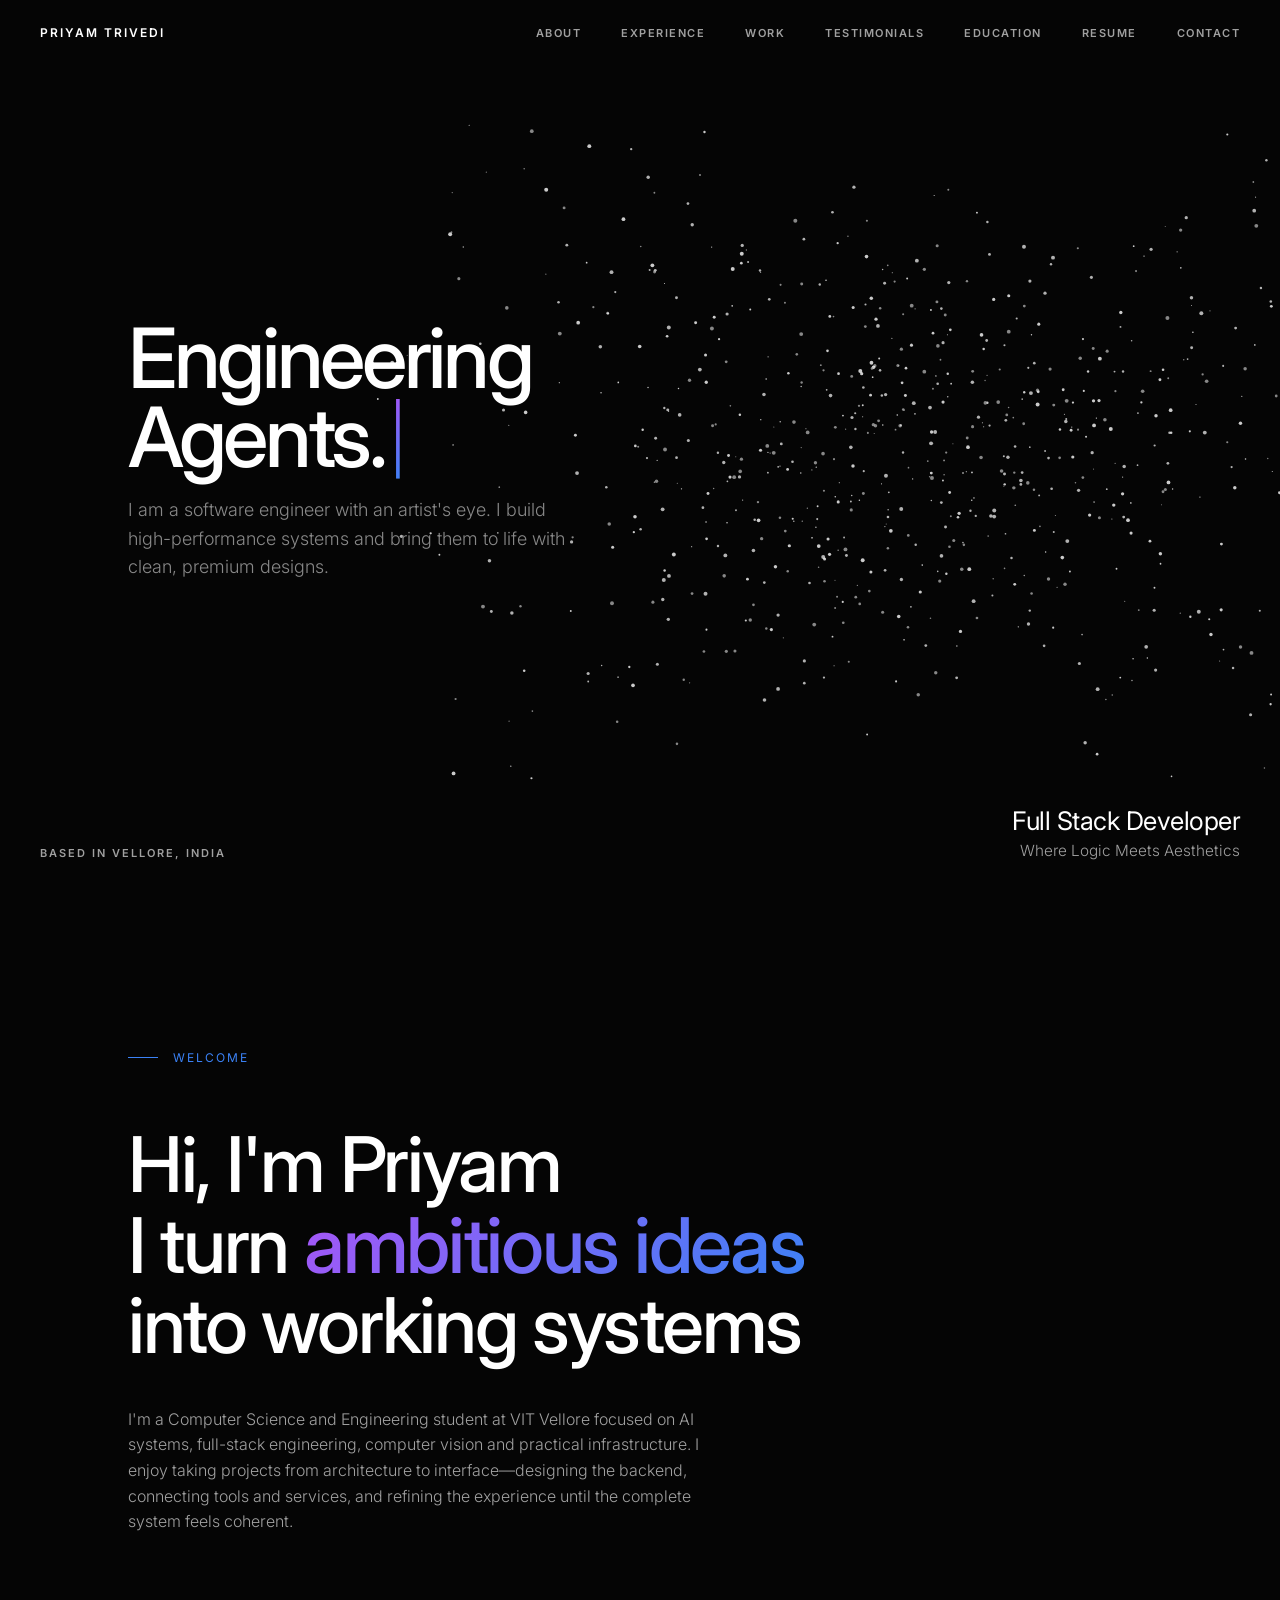
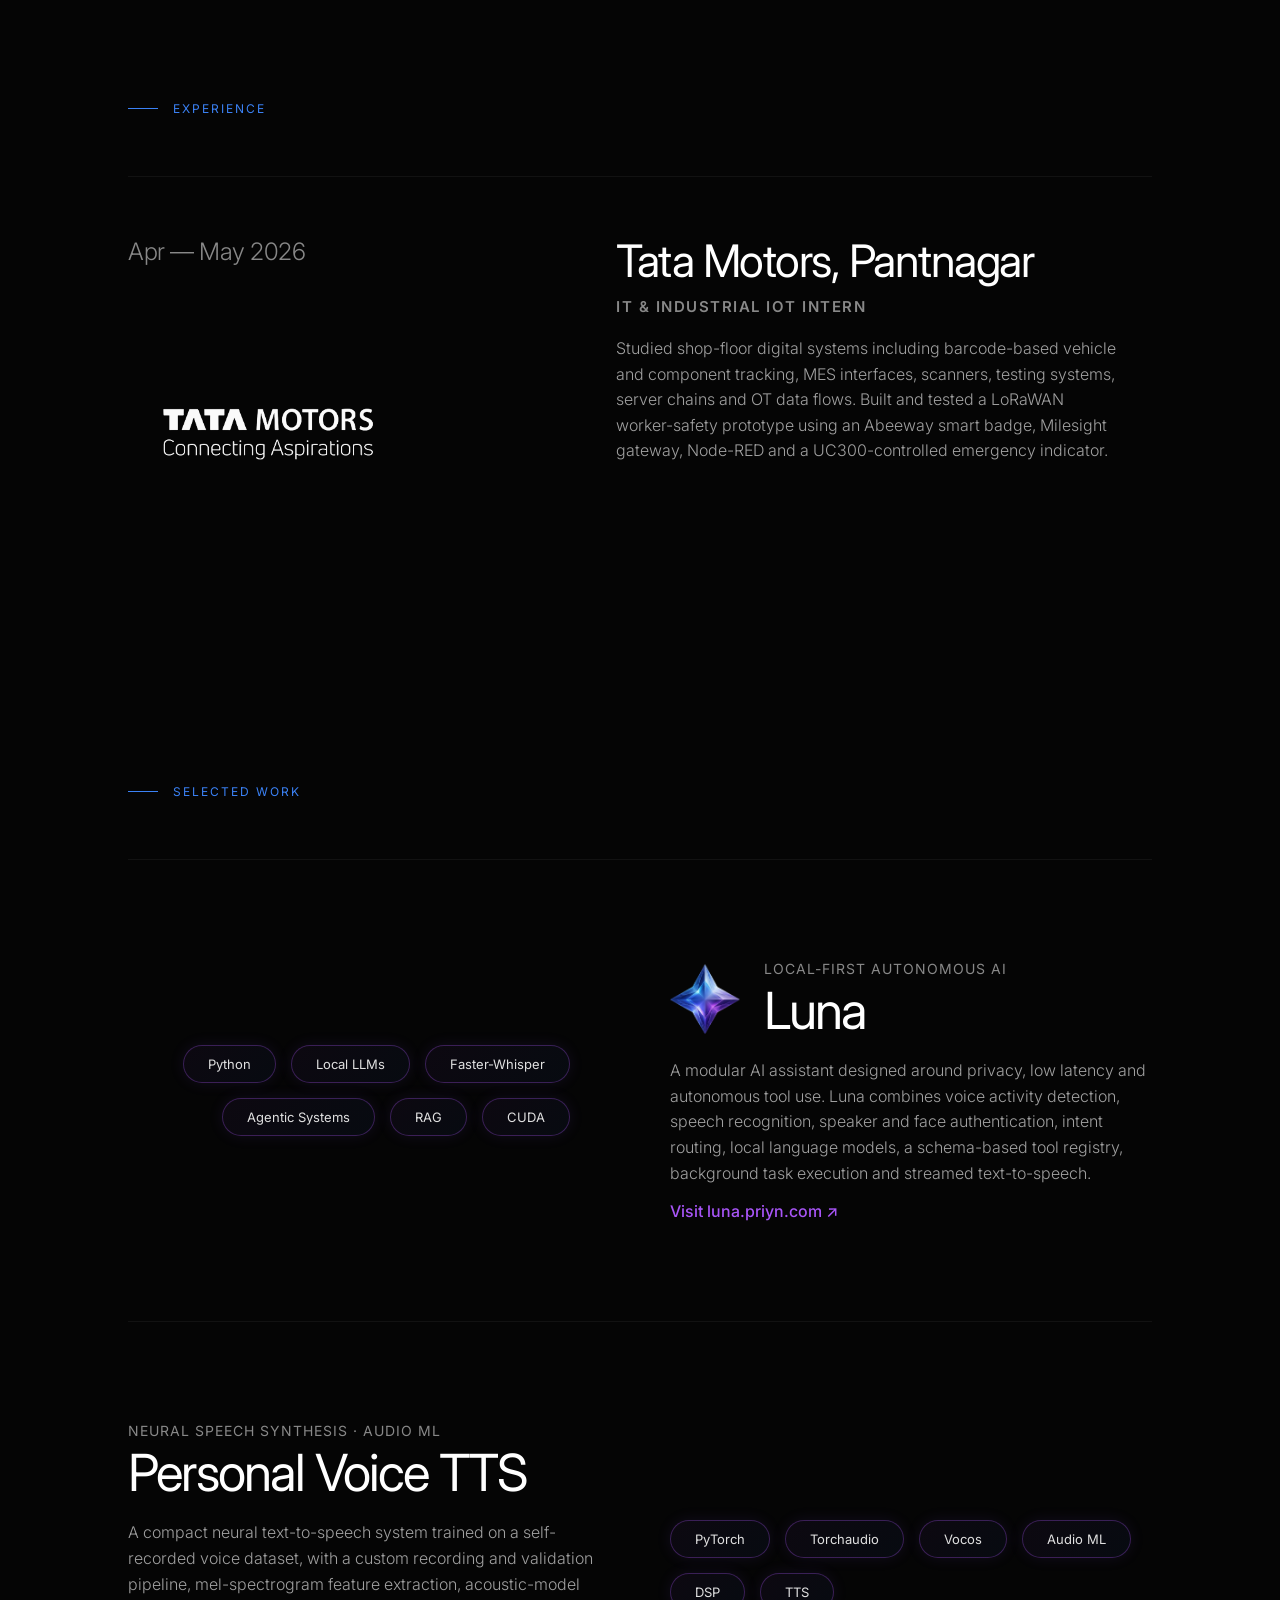
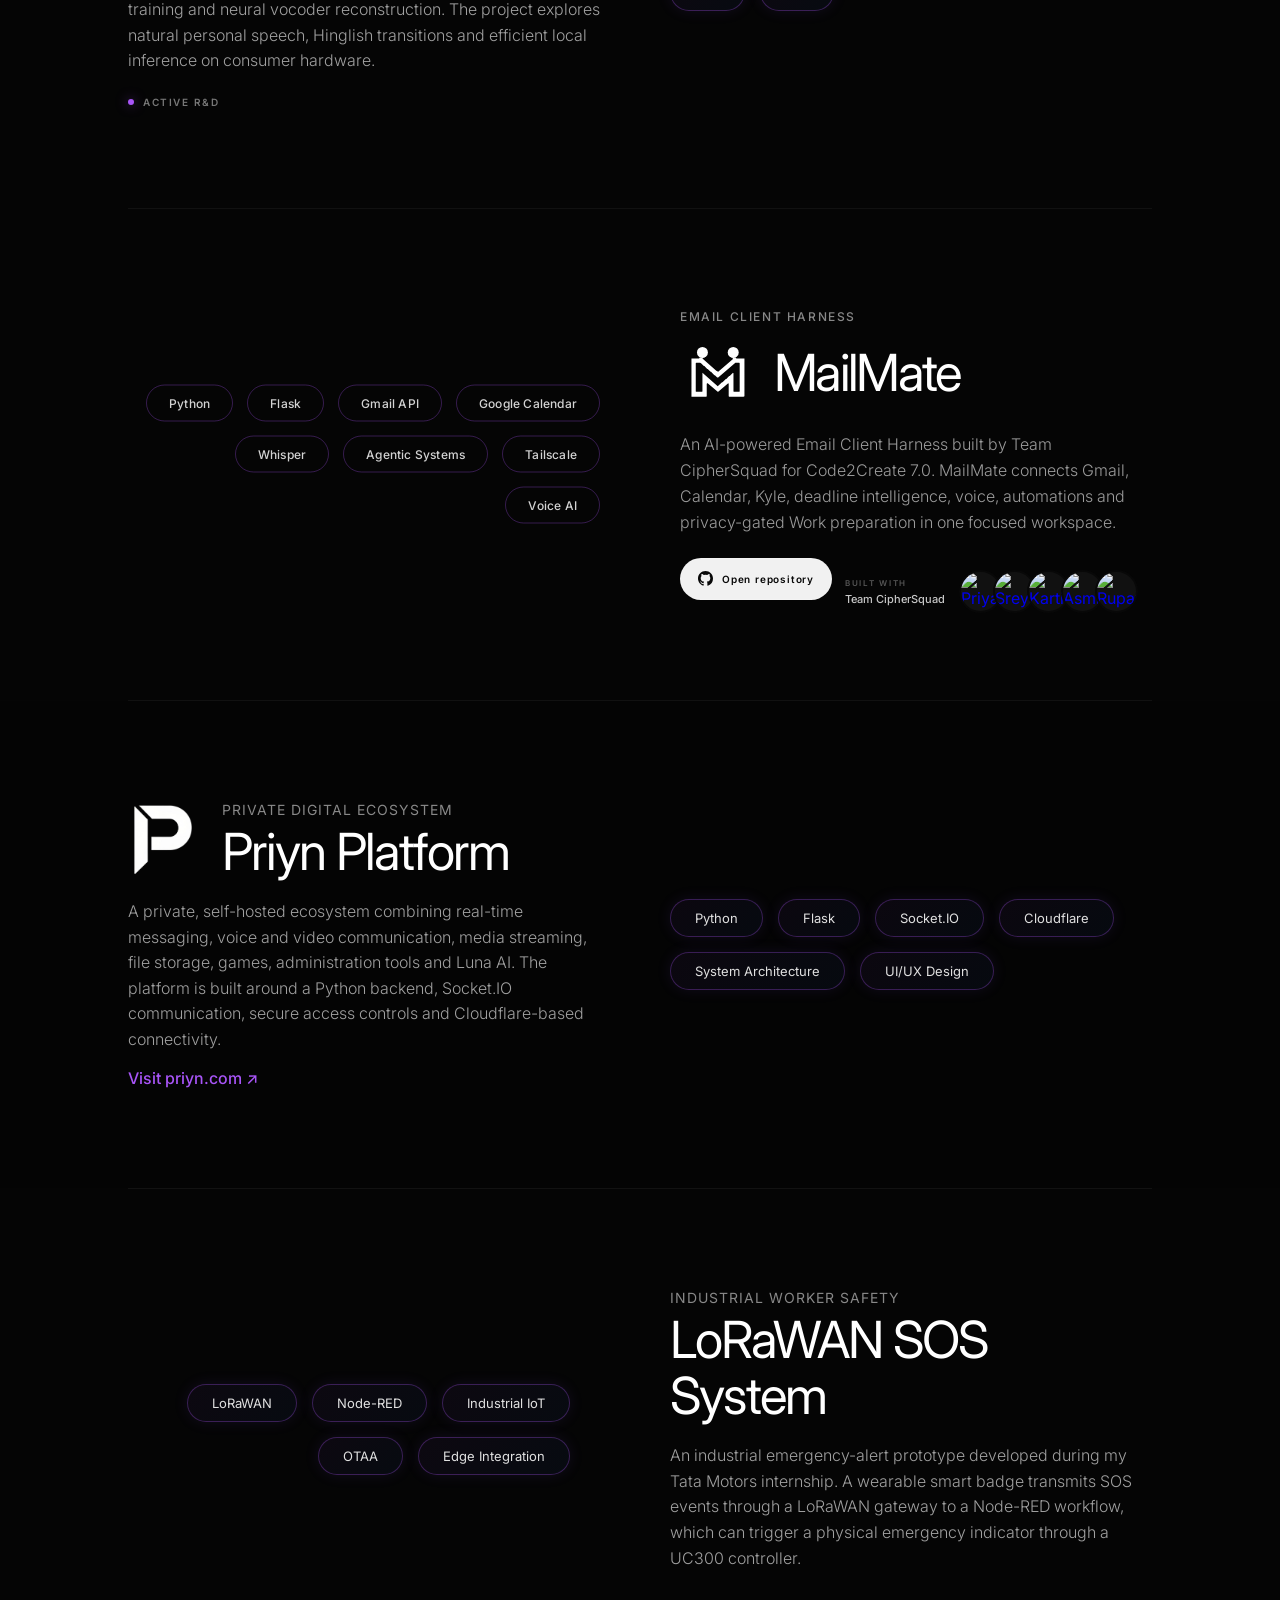
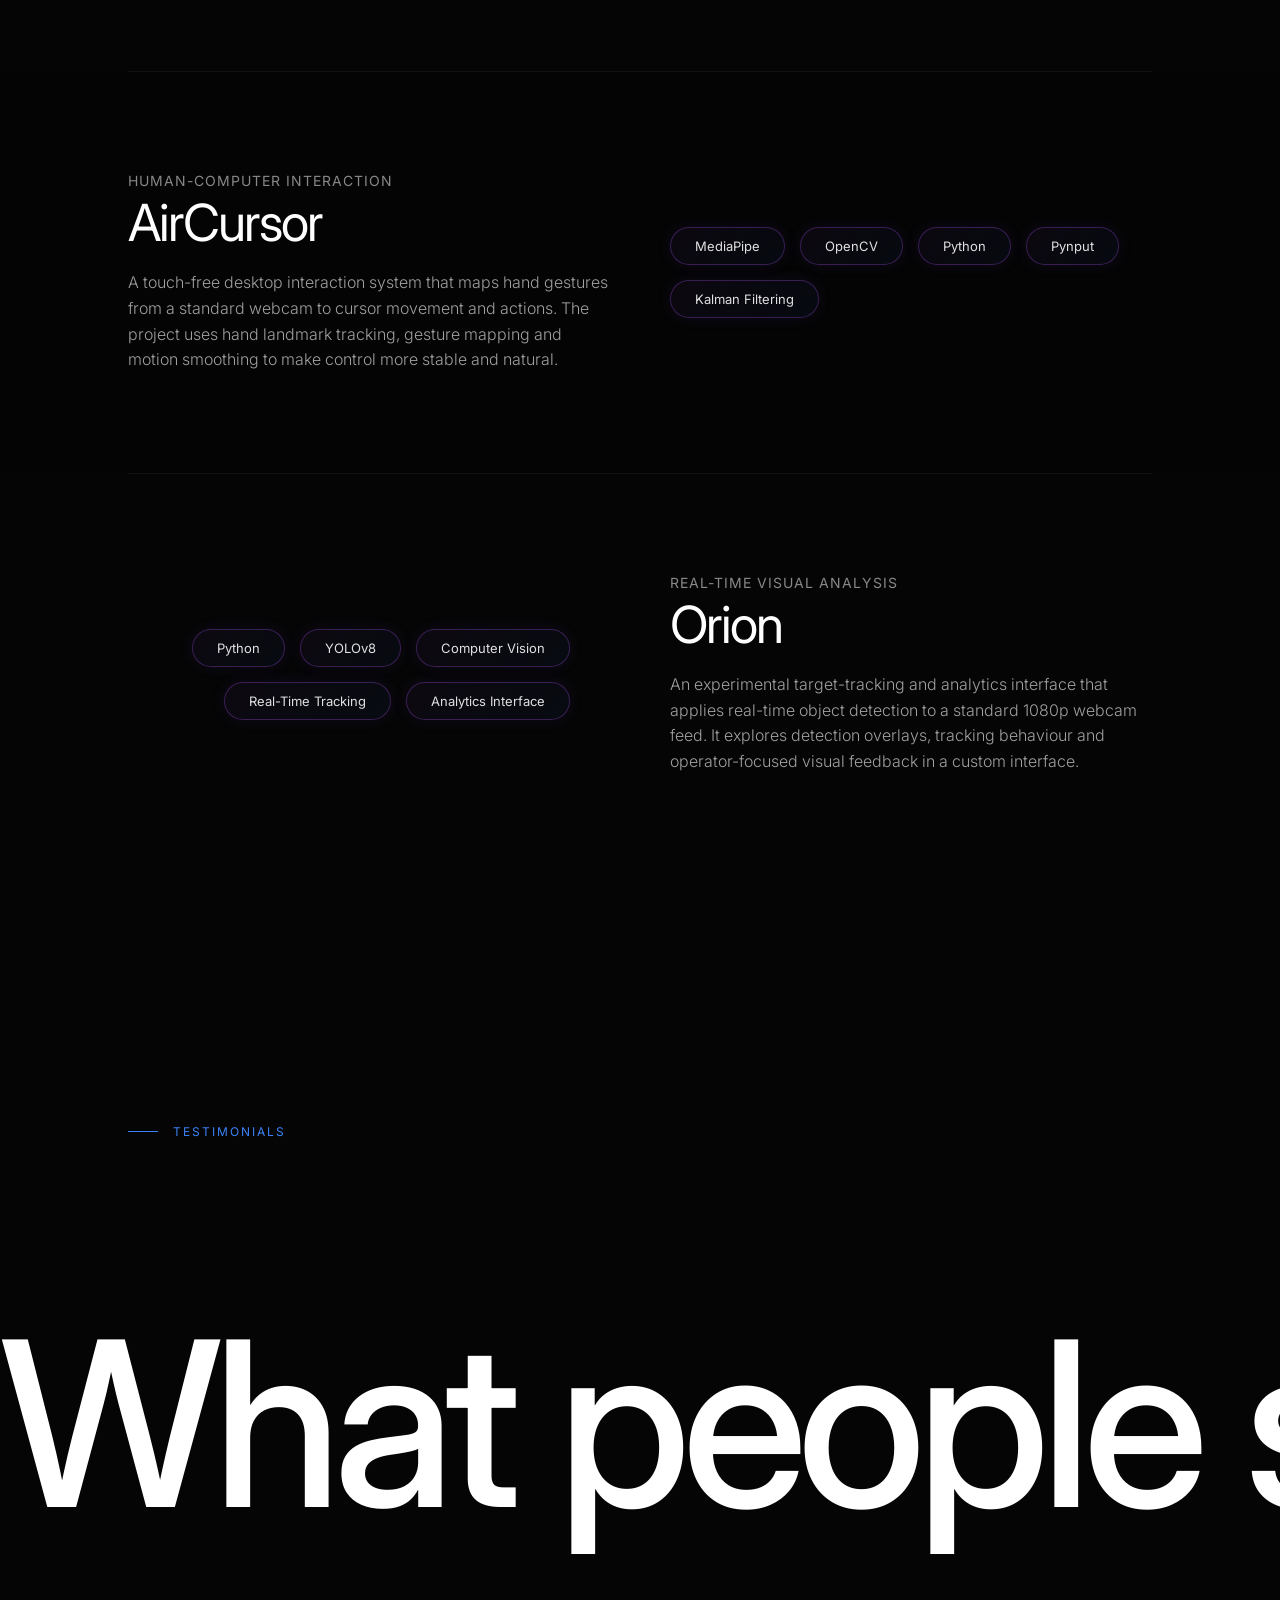
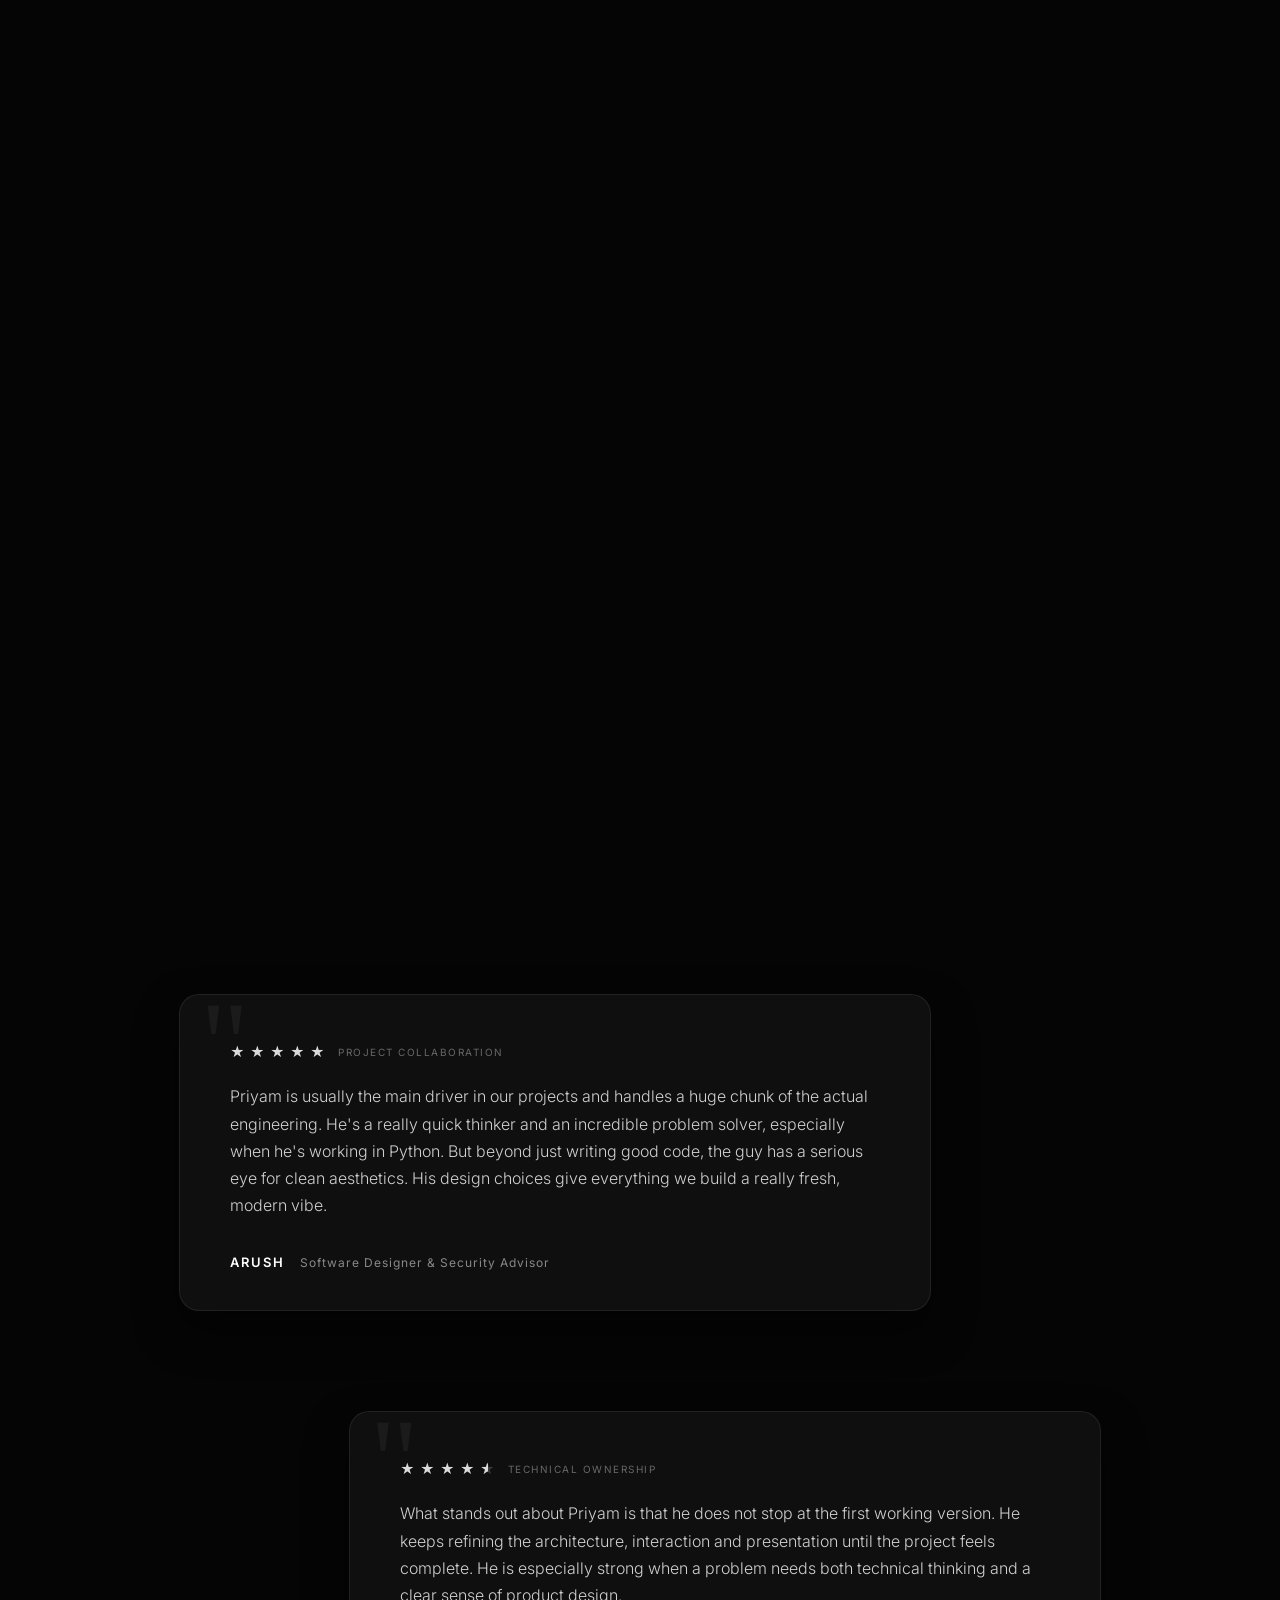
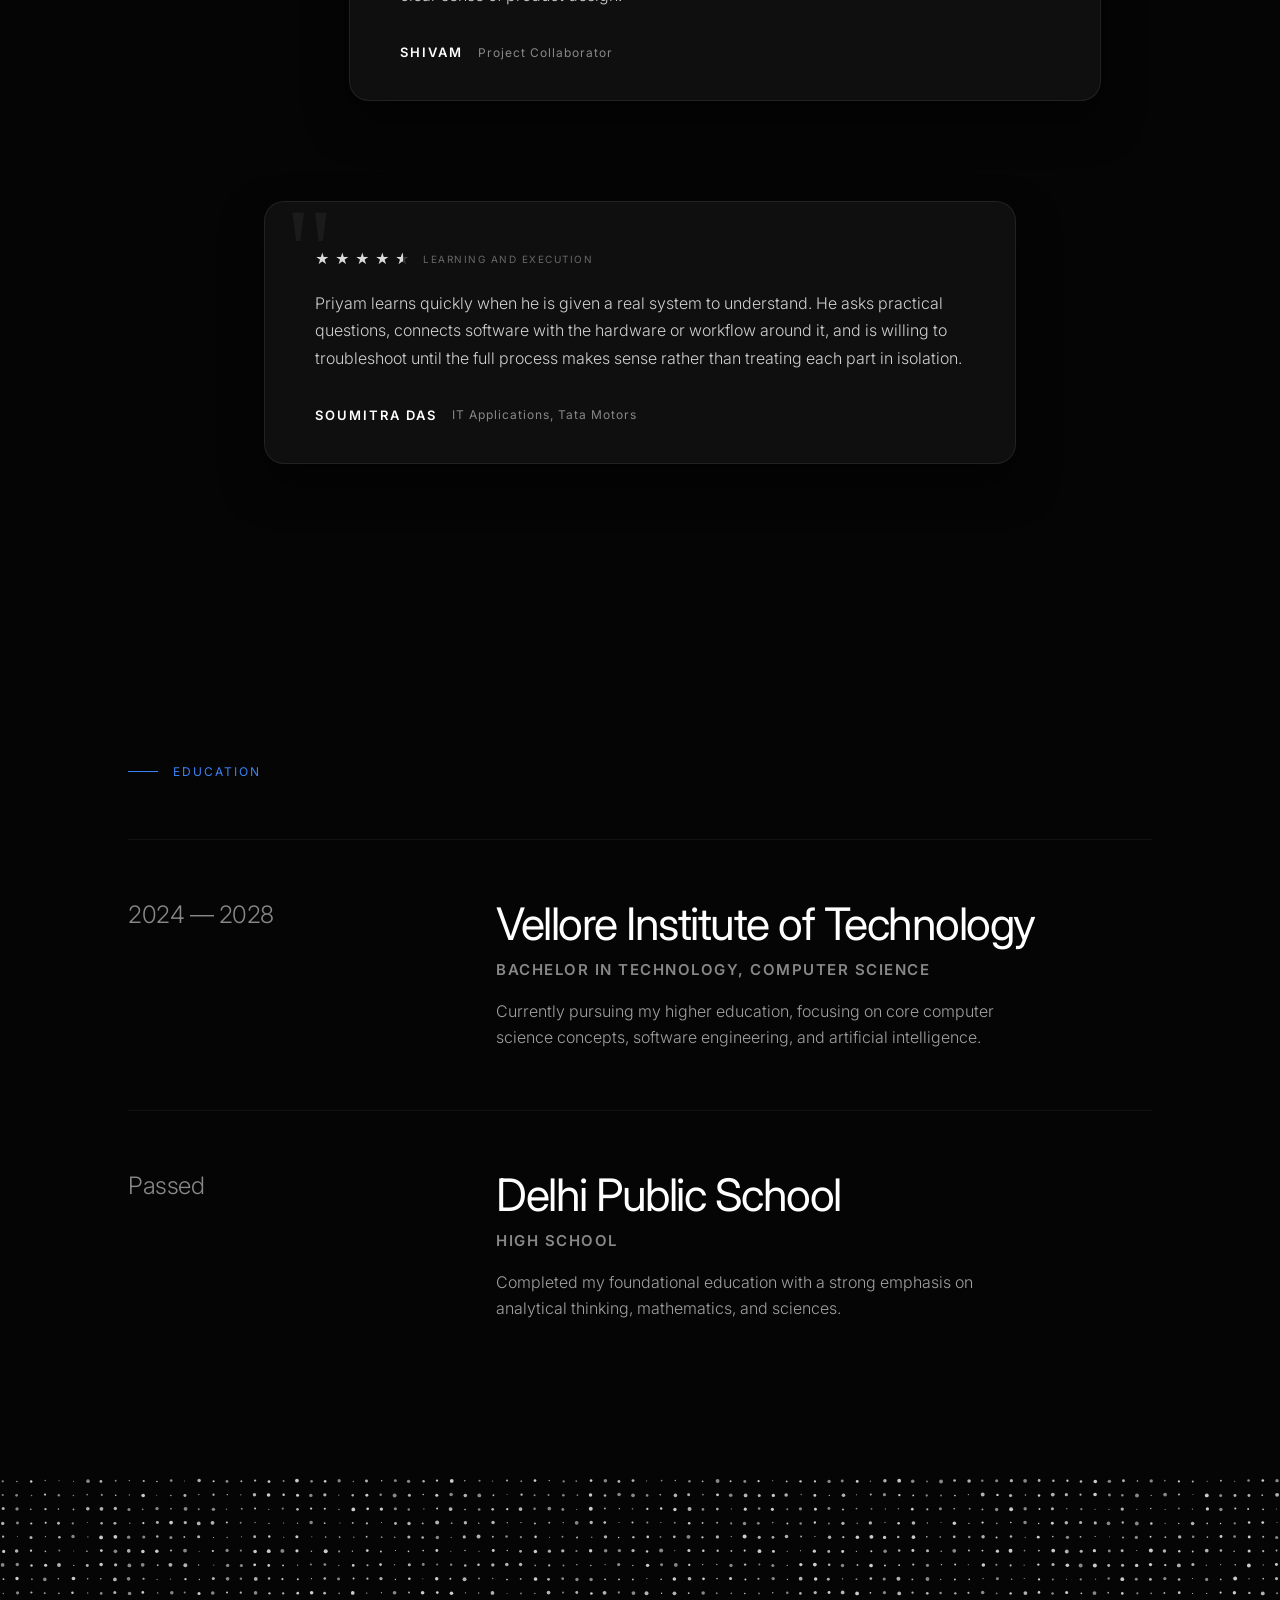
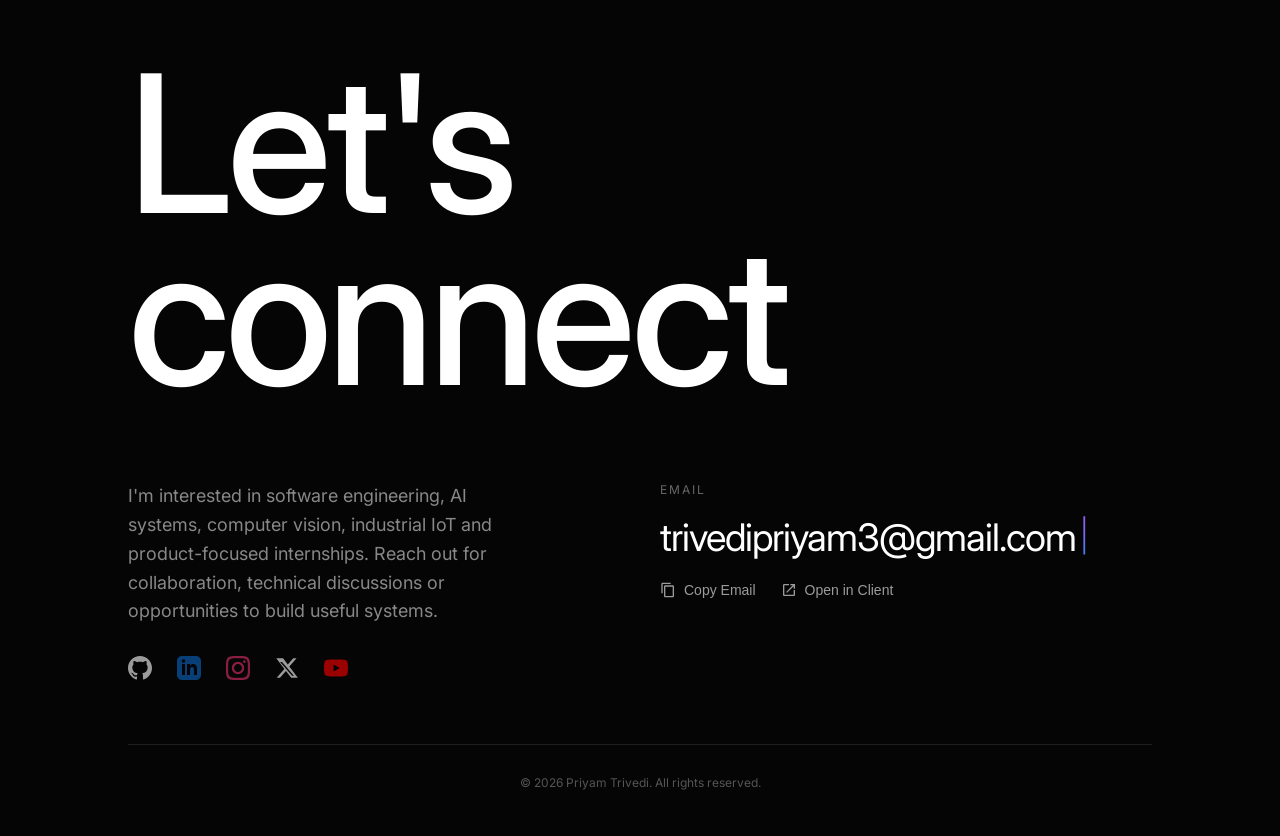
==== commit f8d22d9c: "fix: restore original dot particle morph engine" ====
--- a/docs/index.html
+++ b/docs/index.html
@@ -11,18 +11,37 @@
     <link rel="preconnect" href="https://fonts.googleapis.com">
     <link rel="preconnect" href="https://fonts.gstatic.com" crossorigin>
     <link href="https://fonts.googleapis.com/css2?family=Inter:wght@300;400;500;600;800&display=swap" rel="stylesheet">
-    <link rel="stylesheet" href="./mailmate-priyn-layout.css?v=2">
 
     <style>
         /* --- Custom Auto-Hiding Scrollbar --- */
-        ::-webkit-scrollbar { width: 6px; }
-        ::-webkit-scrollbar-track { background: transparent; }
-        ::-webkit-scrollbar-thumb { background-color: transparent; border-radius: 10px; }
+        ::-webkit-scrollbar {
+            width: 6px;
+        }
+        ::-webkit-scrollbar-track {
+            background: transparent; /* Hide track to make it look floating */
+        }
+        ::-webkit-scrollbar-thumb {
+            background-color: transparent; /* Hidden by default */
+            border-radius: 10px;
+        }
+
+        /* Show scrollbar when active or hovered */
         html.is-scrolling ::-webkit-scrollbar-thumb,
-        ::-webkit-scrollbar-thumb:hover { background-color: #4a4a4a; }
-        * { scrollbar-width: thin; scrollbar-color: transparent transparent; }
-        html.is-scrolling * { scrollbar-color: #4a4a4a transparent; }
-        html { scroll-behavior: smooth; }
+        ::-webkit-scrollbar-thumb:hover {
+            background-color: #4a4a4a;
+        }
+
+        * {
+            scrollbar-width: thin;
+            scrollbar-color: transparent transparent; /* Firefox fallback */
+        }
+        html.is-scrolling * {
+            scrollbar-color: #4a4a4a transparent;
+        }
+
+        html {
+            scroll-behavior: smooth;
+        }
 
         body {
             margin: 0;
@@ -36,6 +55,7 @@
             -moz-osx-font-smoothing: grayscale;
         }
 
+        /* --- Localized Particle Canvases --- */
         #hero-canvas, #banner-canvas {
             position: absolute;
             top: 0;
@@ -46,8 +66,13 @@
             pointer-events: none;
             display: block;
         }
-        .content-wrapper { position: relative; z-index: 10; }
-
+
+        .content-wrapper {
+            position: relative;
+            z-index: 10;
+        }
+
+        /* --- Top Navigation --- */
         .top-nav {
             position: fixed;
             top: 0;
@@ -63,246 +88,1509 @@
             background-color: transparent;
             transition: all 0.3s ease;
         }
-        .nav-brand { font-size: 12px; font-weight: 600; letter-spacing: 2px; text-transform: uppercase; }
-        .nav-links { display: flex; gap: 40px; }
-        .nav-links a { color: #a0a0a0; text-decoration: none; font-size: 11px; font-weight: 600; letter-spacing: 1.5px; text-transform: uppercase; transition: color 0.3s ease; }
+
+        .nav-brand {
+            font-size: 12px;
+            font-weight: 600;
+            letter-spacing: 2px;
+            text-transform: uppercase;
+        }
+
+        .nav-links {
+            display: flex;
+            gap: 40px;
+        }
+
+        .nav-links a {
+            color: #a0a0a0;
+            text-decoration: none;
+            font-size: 11px;
+            font-weight: 600;
+            letter-spacing: 1.5px;
+            text-transform: uppercase;
+            transition: color 0.3s ease;
+        }
+
         .nav-links a:hover { color: #ffffff; }
 
-        body.resume-viewer-open { overflow: hidden; }
-        .resume-viewer-overlay { position: fixed; inset: 0; z-index: 1000; display: flex; align-items: center; justify-content: center; padding: 20px; box-sizing: border-box; background: rgba(5, 5, 5, 0.92); backdrop-filter: blur(18px); -webkit-backdrop-filter: blur(18px); opacity: 0; visibility: hidden; pointer-events: none; transition: opacity 0.28s ease, visibility 0.28s ease; }
-        .resume-viewer-overlay.is-open { opacity: 1; visibility: visible; pointer-events: auto; }
-        .resume-viewer-shell { width: min(1180px, 100%); height: min(920px, calc(100dvh - 40px)); display: flex; flex-direction: column; overflow: hidden; background: #0b0b0b; border: 1px solid rgba(255, 255, 255, 0.1); border-radius: 18px; box-shadow: 0 28px 90px rgba(0, 0, 0, 0.65); transform: translateY(14px) scale(0.985); transition: transform 0.32s cubic-bezier(0.16, 1, 0.3, 1); }
-        .resume-viewer-overlay.is-open .resume-viewer-shell { transform: translateY(0) scale(1); }
-        .resume-viewer-header { min-height: 72px; display: flex; align-items: center; justify-content: space-between; gap: 24px; padding: 14px 18px 14px 24px; box-sizing: border-box; border-bottom: 1px solid rgba(255, 255, 255, 0.08); }
-        .resume-viewer-heading { min-width: 0; }
-        .resume-viewer-kicker { display: block; margin-bottom: 4px; color: #666; font-size: 9px; font-weight: 600; letter-spacing: 1.8px; text-transform: uppercase; }
-        .resume-viewer-title { margin: 0; color: #ffffff; font-size: 15px; font-weight: 500; letter-spacing: 0.2px; white-space: nowrap; overflow: hidden; text-overflow: ellipsis; }
-        .resume-viewer-actions { display: flex; align-items: center; gap: 10px; flex-shrink: 0; }
-        .resume-action, .resume-close { height: 38px; display: inline-flex; align-items: center; justify-content: center; box-sizing: border-box; border: 1px solid rgba(255, 255, 255, 0.12); border-radius: 999px; background: transparent; color: #d8d8d8; font-family: 'Inter', sans-serif; font-size: 10px; font-weight: 600; letter-spacing: 1.2px; text-decoration: none; text-transform: uppercase; cursor: pointer; transition: all 0.22s ease; }
-        .resume-action { padding: 0 16px; }
-        .resume-action:hover, .resume-close:hover { color: #ffffff; border-color: rgba(255, 255, 255, 0.35); background: rgba(255, 255, 255, 0.06); }
-        .resume-action.primary { background: #ffffff; border-color: #ffffff; color: #050505; }
-        .resume-action.primary:hover { background: #dedede; border-color: #dedede; color: #050505; }
-        .resume-close { width: 38px; padding: 0; font-size: 18px; font-weight: 300; letter-spacing: 0; line-height: 1; }
-        .resume-frame-wrap { flex: 1; min-height: 0; background: #111; }
-        .resume-frame { width: 100%; height: 100%; display: block; border: 0; background: #ffffff; }
+
+        /* --- Resume Viewer --- */
+        body.resume-viewer-open {
+            overflow: hidden;
+        }
+
+        .resume-viewer-overlay {
+            position: fixed;
+            inset: 0;
+            z-index: 1000;
+            display: flex;
+            align-items: center;
+            justify-content: center;
+            padding: 20px;
+            box-sizing: border-box;
+            background: rgba(5, 5, 5, 0.92);
+            backdrop-filter: blur(18px);
+            -webkit-backdrop-filter: blur(18px);
+            opacity: 0;
+            visibility: hidden;
+            pointer-events: none;
+            transition: opacity 0.28s ease, visibility 0.28s ease;
+        }
+
+        .resume-viewer-overlay.is-open {
+            opacity: 1;
+            visibility: visible;
+            pointer-events: auto;
+        }
+
+        .resume-viewer-shell {
+            width: min(1180px, 100%);
+            height: min(920px, calc(100dvh - 40px));
+            display: flex;
+            flex-direction: column;
+            overflow: hidden;
+            background: #0b0b0b;
+            border: 1px solid rgba(255, 255, 255, 0.1);
+            border-radius: 18px;
+            box-shadow: 0 28px 90px rgba(0, 0, 0, 0.65);
+            transform: translateY(14px) scale(0.985);
+            transition: transform 0.32s cubic-bezier(0.16, 1, 0.3, 1);
+        }
+
+        .resume-viewer-overlay.is-open .resume-viewer-shell {
+            transform: translateY(0) scale(1);
+        }
+
+        .resume-viewer-header {
+            min-height: 72px;
+            display: flex;
+            align-items: center;
+            justify-content: space-between;
+            gap: 24px;
+            padding: 14px 18px 14px 24px;
+            box-sizing: border-box;
+            border-bottom: 1px solid rgba(255, 255, 255, 0.08);
+        }
+
+        .resume-viewer-heading {
+            min-width: 0;
+        }
+
+        .resume-viewer-kicker {
+            display: block;
+            margin-bottom: 4px;
+            color: #666;
+            font-size: 9px;
+            font-weight: 600;
+            letter-spacing: 1.8px;
+            text-transform: uppercase;
+        }
+
+        .resume-viewer-title {
+            margin: 0;
+            color: #ffffff;
+            font-size: 15px;
+            font-weight: 500;
+            letter-spacing: 0.2px;
+            white-space: nowrap;
+            overflow: hidden;
+            text-overflow: ellipsis;
+        }
+
+        .resume-viewer-actions {
+            display: flex;
+            align-items: center;
+            gap: 10px;
+            flex-shrink: 0;
+        }
+
+        .resume-action,
+        .resume-close {
+            height: 38px;
+            display: inline-flex;
+            align-items: center;
+            justify-content: center;
+            box-sizing: border-box;
+            border: 1px solid rgba(255, 255, 255, 0.12);
+            border-radius: 999px;
+            background: transparent;
+            color: #d8d8d8;
+            font-family: 'Inter', sans-serif;
+            font-size: 10px;
+            font-weight: 600;
+            letter-spacing: 1.2px;
+            text-decoration: none;
+            text-transform: uppercase;
+            cursor: pointer;
+            transition: all 0.22s ease;
+        }
+
+        .resume-action {
+            padding: 0 16px;
+        }
+
+        .resume-action:hover,
+        .resume-close:hover {
+            color: #ffffff;
+            border-color: rgba(255, 255, 255, 0.35);
+            background: rgba(255, 255, 255, 0.06);
+        }
+
+        .resume-action.primary {
+            background: #ffffff;
+            border-color: #ffffff;
+            color: #050505;
+        }
+
+        .resume-action.primary:hover {
+            background: #dedede;
+            border-color: #dedede;
+            color: #050505;
+        }
+
+        .resume-close {
+            width: 38px;
+            padding: 0;
+            font-size: 18px;
+            font-weight: 300;
+            letter-spacing: 0;
+            line-height: 1;
+        }
+
+        .resume-frame-wrap {
+            flex: 1;
+            min-height: 0;
+            background: #111;
+        }
+
+        .resume-frame {
+            width: 100%;
+            height: 100%;
+            display: block;
+            border: 0;
+            background: #ffffff;
+        }
 
         @media (max-width: 700px) {
-            .resume-viewer-overlay { padding: 0; }
-            .resume-viewer-shell { width: 100%; height: 100dvh; max-height: none; border-radius: 0; border-left: 0; border-right: 0; }
-            .resume-viewer-header { min-height: 68px; padding: 12px 12px 12px 16px; gap: 12px; }
-            .resume-viewer-kicker, .resume-viewer-title { max-width: 125px; }
-            .resume-action { padding: 0 12px; font-size: 9px; }
-        }
-
-        .hero-section { height: 100vh; height: 100dvh; display: flex; align-items: center; padding: 0 10%; box-sizing: border-box; pointer-events: none; position: relative; }
-        .hero-main-text { pointer-events: auto; max-width: 45vw; z-index: 10; position: relative; }
-        .hero-main-text h1 { font-size: clamp(40px, 6.5vw, 130px); font-weight: 500; margin: 0 0 20px 0; line-height: 0.95; letter-spacing: -0.04em; color: #ffffff; }
-        .hero-cursor { font-weight: 300; background: linear-gradient(135deg, #a855f7, #3b82f6); -webkit-background-clip: text; -webkit-text-fill-color: transparent; background-clip: text; color: transparent; animation: blink 1s step-end infinite; margin-left: 4px; font-size: 0.8em; vertical-align: baseline; position: relative; top: -0.05em; }
-        .hero-main-text p { font-size: clamp(14px, 1.5vw, 18px); line-height: 1.6; color: #888; margin: 0; max-width: 450px; font-weight: 300; }
-        .hero-bottom-right { position: absolute; bottom: 40px; right: 40px; text-align: right; pointer-events: auto; z-index: 20; transition: opacity 0.5s ease, transform 0.5s ease; }
-        .hero-bottom-right h2 { font-size: clamp(20px, 2vw, 28px); font-weight: 400; margin: 0 0 5px 0; letter-spacing: -0.02em; color: #ffffff; }
-        .hero-bottom-right p { font-size: clamp(14px, 1.2vw, 16px); color: #a0a0a0; margin: 0; font-weight: 300; }
-        .hero-bottom-left { position: absolute; bottom: 40px; left: 40px; font-size: 11px; font-weight: 600; letter-spacing: 2px; text-transform: uppercase; color: #a0a0a0; pointer-events: auto; z-index: 20; transition: opacity 0.5s ease, transform 0.5s ease; }
-        .fade-out-bottom { opacity: 0; transform: translateY(20px); pointer-events: none !important; }
-
-        .section-label { font-size: 12px; letter-spacing: 2px; text-transform: uppercase; display: flex; align-items: center; gap: 15px; margin-bottom: 60px; }
-        .section-label span { color: #3b82f6; }
-        .section-label::before { content: ""; display: block; width: 30px; height: 1px; background-color: #3b82f6; }
-
-        .welcome-section { padding: 150px 10% 50px 10%; background-color: #050505; position: relative; z-index: 10; }
-        .welcome-heading { font-size: clamp(40px, 6vw, 90px); font-weight: 500; line-height: 1.05; letter-spacing: -0.03em; margin: 0 0 40px 0; color: #ffffff; max-width: 900px; }
-        .highlight-text { background: linear-gradient(135deg, #a855f7, #3b82f6); -webkit-background-clip: text; -webkit-text-fill-color: transparent; background-clip: text; color: transparent; }
-        .welcome-paragraph { font-size: clamp(16px, 1.2vw, 20px); line-height: 1.6; color: #a0a0a0; max-width: 600px; font-weight: 300; }
-
-        .projects-section { padding: 100px 10% 100px 10%; background-color: #050505; min-height: 100vh; min-height: 100dvh; pointer-events: auto; position: relative; z-index: 10; }
-        .project-row { display: grid; grid-template-columns: 1fr 1fr; gap: 60px; padding: 100px 0; border-top: 1px solid rgba(255, 255, 255, 0.05); }
-        .project-info { display: flex; flex-direction: column; justify-content: center; }
-        .project-tags { display: flex; flex-wrap: wrap; gap: 15px; align-content: center; }
-        .project-row:nth-of-type(even) .project-info { order: 2; }
-        .project-row:nth-of-type(even) .project-tags { order: 1; justify-content: flex-end; padding-right: 40px; }
-        .project-title { font-size: clamp(40px, 4vw, 64px); font-weight: 400; margin: 0 0 20px 0; letter-spacing: -2px; color: #ffffff; line-height: 1.1; }
-        .project-subtitle { font-size: 14px; color: #888; margin-bottom: 5px; letter-spacing: 1px; text-transform: uppercase; }
-        .project-desc { font-size: clamp(16px, 1.2vw, 18px); line-height: 1.6; color: #a0a0a0; font-weight: 300; margin: 0; max-width: 500px; }
-        .glow-tag { padding: 10px 24px; font-size: 13px; font-weight: 400; color: #e0e0e0; border: 1px solid rgba(168, 85, 247, 0.3); border-radius: 40px; background: linear-gradient(135deg, rgba(168, 85, 247, 0.05), rgba(59, 130, 246, 0.05)); box-shadow: 0 0 15px rgba(139, 92, 246, 0.1); transition: all 0.3s ease; cursor: default; }
-        .project-row:hover .glow-tag { border-color: rgba(168, 85, 247, 0.7); box-shadow: 0 0 20px rgba(139, 92, 246, 0.3); color: #ffffff; transform: translateY(-2px); }
-        .tts-status { display: inline-flex; align-items: center; gap: 9px; width: fit-content; margin-top: 22px; color: #777; font-size: 10px; font-weight: 600; letter-spacing: 1.5px; text-transform: uppercase; }
-        .tts-status-dot { width: 6px; height: 6px; border-radius: 50%; background: #a855f7; box-shadow: 0 0 12px rgba(168, 85, 247, 0.55); }
-
-        /* Legacy MailMate rules are intentionally retained underneath the external layout override. */
-        #mailmate-project-row { position: relative; isolation: isolate; min-height: 760px; align-items: center; gap: clamp(54px, 7vw, 110px); overflow: visible; }
-        #mailmate-project-row::before { content: ""; position: absolute; z-index: -2; top: 7%; left: 50%; width: 100vw; height: 86%; transform: translateX(-50%); pointer-events: none; background: radial-gradient(circle at 24% 48%, rgba(168, 85, 247, 0.11), transparent 26%), radial-gradient(circle at 33% 61%, rgba(216, 132, 162, 0.07), transparent 29%), radial-gradient(circle at 73% 36%, rgba(59, 130, 246, 0.055), transparent 27%); opacity: 0; transition: opacity 1.2s ease; }
+            .resume-viewer-overlay {
+                padding: 0;
+            }
+
+            .resume-viewer-shell {
+                width: 100%;
+                height: 100dvh;
+                max-height: none;
+                border-radius: 0;
+                border-left: 0;
+                border-right: 0;
+            }
+
+            .resume-viewer-header {
+                min-height: 68px;
+                padding: 12px 12px 12px 16px;
+                gap: 12px;
+            }
+
+            .resume-viewer-kicker,
+            .resume-viewer-title {
+                max-width: 125px;
+            }
+
+            .resume-action {
+                padding: 0 12px;
+                font-size: 9px;
+            }
+
+        }
+
+        /* --- Hero Section --- */
+        .hero-section {
+            height: 100vh;
+            height: 100dvh;
+            display: flex;
+            align-items: center;
+            padding: 0 10%;
+            box-sizing: border-box;
+            pointer-events: none;
+            position: relative;
+        }
+
+        .hero-main-text {
+            pointer-events: auto;
+            max-width: 45vw;
+            z-index: 10;
+            position: relative;
+        }
+
+        .hero-main-text h1 {
+            font-size: clamp(40px, 6.5vw, 130px);
+            font-weight: 500;
+            margin: 0 0 20px 0;
+            line-height: 0.95;
+            letter-spacing: -0.04em;
+            color: #ffffff;
+        }
+
+        .hero-cursor {
+            font-weight: 300;
+            background: linear-gradient(135deg, #a855f7, #3b82f6);
+            -webkit-background-clip: text;
+            -webkit-text-fill-color: transparent;
+            background-clip: text;
+            color: transparent;
+            animation: blink 1s step-end infinite;
+            margin-left: 4px;
+            font-size: 0.8em;
+            vertical-align: baseline;
+            position: relative;
+            top: -0.05em;
+        }
+
+        .hero-main-text p {
+            font-size: clamp(14px, 1.5vw, 18px);
+            line-height: 1.6;
+            color: #888;
+            margin: 0;
+            max-width: 450px;
+            font-weight: 300;
+        }
+
+        .hero-bottom-right {
+            position: absolute;
+            bottom: 40px;
+            right: 40px;
+            text-align: right;
+            pointer-events: auto;
+            z-index: 20;
+            transition: opacity 0.5s ease, transform 0.5s ease;
+        }
+
+        .hero-bottom-right h2 {
+            font-size: clamp(20px, 2vw, 28px);
+            font-weight: 400;
+            margin: 0 0 5px 0;
+            letter-spacing: -0.02em;
+            color: #ffffff;
+        }
+
+        .hero-bottom-right p {
+            font-size: clamp(14px, 1.2vw, 16px);
+            color: #a0a0a0;
+            margin: 0;
+            font-weight: 300;
+        }
+
+        .hero-bottom-left {
+            position: absolute;
+            bottom: 40px;
+            left: 40px;
+            font-size: 11px;
+            font-weight: 600;
+            letter-spacing: 2px;
+            text-transform: uppercase;
+            color: #a0a0a0;
+            pointer-events: auto;
+            z-index: 20;
+            transition: opacity 0.5s ease, transform 0.5s ease;
+        }
+
+        .fade-out-bottom {
+            opacity: 0;
+            transform: translateY(20px);
+            pointer-events: none !important;
+        }
+
+        /* --- Section Labels --- */
+        .section-label {
+            font-size: 12px;
+            letter-spacing: 2px;
+            text-transform: uppercase;
+            display: flex;
+            align-items: center;
+            gap: 15px;
+            margin-bottom: 60px;
+        }
+
+        .section-label span {
+            color: #3b82f6;
+        }
+
+        .section-label::before {
+            content: "";
+            display: block;
+            width: 30px;
+            height: 1px;
+            background-color: #3b82f6;
+        }
+
+        /* --- Welcome / About Section --- */
+        .welcome-section {
+            padding: 150px 10% 50px 10%;
+            background-color: #050505;
+            position: relative;
+            z-index: 10;
+        }
+
+        .welcome-heading {
+            font-size: clamp(40px, 6vw, 90px);
+            font-weight: 500;
+            line-height: 1.05;
+            letter-spacing: -0.03em;
+            margin: 0 0 40px 0;
+            color: #ffffff;
+            max-width: 900px;
+        }
+
+        .highlight-text {
+            background: linear-gradient(135deg, #a855f7, #3b82f6);
+            -webkit-background-clip: text;
+            -webkit-text-fill-color: transparent;
+            background-clip: text;
+            color: transparent;
+        }
+
+        .welcome-paragraph {
+            font-size: clamp(16px, 1.2vw, 20px);
+            line-height: 1.6;
+            color: #a0a0a0;
+            max-width: 600px;
+            font-weight: 300;
+        }
+
+        /* --- Projects Section --- */
+        .projects-section {
+            padding: 100px 10% 100px 10%;
+            background-color: #050505;
+            min-height: 100vh;
+            min-height: 100dvh;
+            pointer-events: auto;
+            position: relative;
+            z-index: 10;
+        }
+
+        .project-row {
+            display: grid;
+            grid-template-columns: 1fr 1fr;
+            gap: 60px;
+            padding: 100px 0;
+            border-top: 1px solid rgba(255, 255, 255, 0.05);
+        }
+
+        .project-info {
+            display: flex;
+            flex-direction: column;
+            justify-content: center;
+        }
+
+        .project-tags {
+            display: flex;
+            flex-wrap: wrap;
+            gap: 15px;
+            align-content: center;
+        }
+
+        .project-row:nth-of-type(even) .project-info {
+            order: 2;
+        }
+        .project-row:nth-of-type(even) .project-tags {
+            order: 1;
+            justify-content: flex-end;
+            padding-right: 40px;
+        }
+
+        .project-title {
+            font-size: clamp(40px, 4vw, 64px);
+            font-weight: 400;
+            margin: 0 0 20px 0;
+            letter-spacing: -2px;
+            color: #ffffff;
+            line-height: 1.1;
+        }
+
+        .project-subtitle {
+            font-size: 14px;
+            color: #888;
+            margin-bottom: 5px;
+            letter-spacing: 1px;
+            text-transform: uppercase;
+        }
+
+        .project-desc {
+            font-size: clamp(16px, 1.2vw, 18px);
+            line-height: 1.6;
+            color: #a0a0a0;
+            font-weight: 300;
+            margin: 0;
+            max-width: 500px;
+        }
+
+        .glow-tag {
+            padding: 10px 24px;
+            font-size: 13px;
+            font-weight: 400;
+            color: #e0e0e0;
+            border: 1px solid rgba(168, 85, 247, 0.3);
+            border-radius: 40px;
+            background: linear-gradient(135deg, rgba(168, 85, 247, 0.05), rgba(59, 130, 246, 0.05));
+            box-shadow: 0 0 15px rgba(139, 92, 246, 0.1);
+            transition: all 0.3s ease;
+            cursor: default;
+        }
+
+        .project-row:hover .glow-tag {
+            border-color: rgba(168, 85, 247, 0.7);
+            box-shadow: 0 0 20px rgba(139, 92, 246, 0.3);
+            color: #ffffff;
+            transform: translateY(-2px);
+        }
+
+        .tts-status {
+            display: inline-flex;
+            align-items: center;
+            gap: 9px;
+            width: fit-content;
+            margin-top: 22px;
+            color: #777;
+            font-size: 10px;
+            font-weight: 600;
+            letter-spacing: 1.5px;
+            text-transform: uppercase;
+        }
+
+        .tts-status-dot {
+            width: 6px;
+            height: 6px;
+            border-radius: 50%;
+            background: #a855f7;
+            box-shadow: 0 0 12px rgba(168, 85, 247, 0.55);
+        }
+
+        /* --- MailMate Project Showcase --- */
+        #mailmate-project-row {
+            position: relative;
+            isolation: isolate;
+            min-height: 760px;
+            align-items: center;
+            gap: clamp(54px, 7vw, 110px);
+            overflow: visible;
+        }
+
+        #mailmate-project-row::before {
+            content: "";
+            position: absolute;
+            z-index: -2;
+            top: 7%;
+            left: 50%;
+            width: 100vw;
+            height: 86%;
+            transform: translateX(-50%);
+            pointer-events: none;
+            background:
+                radial-gradient(circle at 24% 48%, rgba(168, 85, 247, 0.11), transparent 26%),
+                radial-gradient(circle at 33% 61%, rgba(216, 132, 162, 0.07), transparent 29%),
+                radial-gradient(circle at 73% 36%, rgba(59, 130, 246, 0.055), transparent 27%);
+            opacity: 0;
+            transition: opacity 1.2s ease;
+        }
+
         #mailmate-project-row.is-visible::before { opacity: 1; }
-        #mailmate-project-row .project-info { order: 2 !important; position: relative; z-index: 4; justify-content: center; padding-right: clamp(0px, 2vw, 32px); }
-        .mm-visual { order: 1 !important; position: relative; z-index: 3; min-height: 610px; display: flex; flex-direction: column; justify-content: center; align-items: center; padding: 36px 28px; box-sizing: border-box; perspective: 1000px; }
-        .mm-visual::before { content: ""; position: absolute; inset: 10% 4% 6%; border: 1px solid rgba(255,255,255,0.055); border-radius: 38px; background: linear-gradient(145deg, rgba(255,255,255,0.018), rgba(255,255,255,0.005)); box-shadow: inset 0 1px 0 rgba(255,255,255,0.025); opacity: 0; transform: scale(.96); transition: opacity .9s ease .1s, transform 1s cubic-bezier(.16,1,.3,1) .1s; }
-        #mailmate-project-row.is-visible .mm-visual::before { opacity: 1; transform: scale(1); }
-        .mm-event { position: absolute; top: 12%; left: 9%; z-index: 6; display: inline-flex; align-items: center; gap: 12px; padding: 9px 13px 9px 10px; border: 1px solid rgba(216,132,162,.17); border-radius: 999px; background: rgba(8,8,8,.68); backdrop-filter: blur(14px); -webkit-backdrop-filter: blur(14px); opacity: 0; transform: translateY(18px); transition: opacity .7s ease .2s, transform .8s cubic-bezier(.16,1,.3,1) .2s; }
-        #mailmate-project-row.is-visible .mm-event { opacity: 1; transform: translateY(0); }
-        .mm-event img { width: 29px; height: 32px; object-fit: contain; }
-        .mm-event-copy span, .mm-event-copy strong { display: block; }
-        .mm-event-copy span { margin-bottom: 2px; color: #616161; font-size: 8px; font-weight: 600; letter-spacing: 1.5px; text-transform: uppercase; }
-        .mm-event-copy strong { color: #cfcfcf; font-size: 10px; font-weight: 500; letter-spacing: .15px; }
-        .mm-stage { position: relative; z-index: 4; width: min(340px, 76%); aspect-ratio: 1; display: grid; place-items: center; opacity: 0; transform: translateY(40px) scale(.92); filter: blur(8px); transition: opacity .8s ease .12s, transform 1.05s cubic-bezier(.16,1,.3,1) .12s, filter .9s ease .12s; }
-        #mailmate-project-row.is-visible .mm-stage { opacity: 1; transform: translateY(0) scale(1); filter: blur(0); }
-        .mm-stage-float { position: relative; width: 72%; aspect-ratio: 1; display: grid; place-items: center; animation: mmFloat 5.4s ease-in-out infinite; will-change: transform; }
-        .mm-stage-tilt { position: relative; width: 100%; height: 100%; display: grid; place-items: center; transform-style: preserve-3d; transition: transform .42s cubic-bezier(.16,1,.3,1); will-change: transform; }
-        .mm-stage-tilt::before { content: ""; position: absolute; inset: 9%; z-index: -1; border-radius: 50%; background: radial-gradient(circle, rgba(168,85,247,.27), rgba(168,85,247,.08) 38%, transparent 69%); filter: blur(28px); transform: translateZ(-30px) scale(1.25); animation: mmPulse 3.8s ease-in-out infinite; }
-        .mm-logo { width: 58%; height: 58%; display: block; object-fit: contain; border-radius: 0; transform: translateZ(35px); filter: drop-shadow(0 18px 30px rgba(0,0,0,.38)); user-select: none; -webkit-user-drag: none; }
-        .mm-ring { position: absolute; inset: 0; border: 1px solid rgba(168,85,247,.13); border-radius: 50%; animation: mmSpin 19s linear infinite; }
-        .mm-ring::before, .mm-ring::after { content: ""; position: absolute; width: 5px; height: 5px; border-radius: 50%; background: #d884a2; box-shadow: 0 0 16px rgba(216,132,162,.8); }
+
+        #mailmate-project-row .project-info {
+            order: 2 !important;
+            position: relative;
+            z-index: 4;
+            justify-content: center;
+            padding-right: clamp(0px, 2vw, 32px);
+        }
+
+        .mm-visual {
+            order: 1 !important;
+            position: relative;
+            z-index: 3;
+            min-height: 610px;
+            display: flex;
+            flex-direction: column;
+            justify-content: center;
+            align-items: center;
+            padding: 36px 28px;
+            box-sizing: border-box;
+            perspective: 1000px;
+        }
+
+        .mm-visual::before {
+            content: "";
+            position: absolute;
+            inset: 10% 4% 6%;
+            border: 1px solid rgba(255,255,255,0.055);
+            border-radius: 38px;
+            background: linear-gradient(145deg, rgba(255,255,255,0.018), rgba(255,255,255,0.005));
+            box-shadow: inset 0 1px 0 rgba(255,255,255,0.025);
+            opacity: 0;
+            transform: scale(.96);
+            transition: opacity .9s ease .1s, transform 1s cubic-bezier(.16,1,.3,1) .1s;
+        }
+
+        #mailmate-project-row.is-visible .mm-visual::before {
+            opacity: 1;
+            transform: scale(1);
+        }
+
+        .mm-event {
+            position: absolute;
+            top: 12%;
+            left: 9%;
+            z-index: 6;
+            display: inline-flex;
+            align-items: center;
+            gap: 12px;
+            padding: 9px 13px 9px 10px;
+            border: 1px solid rgba(216,132,162,.17);
+            border-radius: 999px;
+            background: rgba(8,8,8,.68);
+            backdrop-filter: blur(14px);
+            -webkit-backdrop-filter: blur(14px);
+            opacity: 0;
+            transform: translateY(18px);
+            transition: opacity .7s ease .2s, transform .8s cubic-bezier(.16,1,.3,1) .2s;
+        }
+
+        #mailmate-project-row.is-visible .mm-event {
+            opacity: 1;
+            transform: translateY(0);
+        }
+
+        .mm-event img {
+            width: 29px;
+            height: 32px;
+            object-fit: contain;
+        }
+
+        .mm-event-copy span,
+        .mm-event-copy strong { display: block; }
+        .mm-event-copy span {
+            margin-bottom: 2px;
+            color: #616161;
+            font-size: 8px;
+            font-weight: 600;
+            letter-spacing: 1.5px;
+            text-transform: uppercase;
+        }
+        .mm-event-copy strong {
+            color: #cfcfcf;
+            font-size: 10px;
+            font-weight: 500;
+            letter-spacing: .15px;
+        }
+
+        .mm-stage {
+            position: relative;
+            z-index: 4;
+            width: min(340px, 76%);
+            aspect-ratio: 1;
+            display: grid;
+            place-items: center;
+            opacity: 0;
+            transform: translateY(40px) scale(.92);
+            filter: blur(8px);
+            transition:
+                opacity .8s ease .12s,
+                transform 1.05s cubic-bezier(.16,1,.3,1) .12s,
+                filter .9s ease .12s;
+        }
+
+        #mailmate-project-row.is-visible .mm-stage {
+            opacity: 1;
+            transform: translateY(0) scale(1);
+            filter: blur(0);
+        }
+
+        .mm-stage-float {
+            position: relative;
+            width: 72%;
+            aspect-ratio: 1;
+            display: grid;
+            place-items: center;
+            animation: mmFloat 5.4s ease-in-out infinite;
+            will-change: transform;
+        }
+
+        .mm-stage-tilt {
+            position: relative;
+            width: 100%;
+            height: 100%;
+            display: grid;
+            place-items: center;
+            transform-style: preserve-3d;
+            transition: transform .42s cubic-bezier(.16,1,.3,1);
+            will-change: transform;
+        }
+
+        .mm-stage-tilt::before {
+            content: "";
+            position: absolute;
+            inset: 9%;
+            z-index: -1;
+            border-radius: 50%;
+            background: radial-gradient(circle, rgba(168,85,247,.27), rgba(168,85,247,.08) 38%, transparent 69%);
+            filter: blur(28px);
+            transform: translateZ(-30px) scale(1.25);
+            animation: mmPulse 3.8s ease-in-out infinite;
+        }
+        .mm-logo {
+            width: 58%;
+            height: 58%;
+            display: block;
+            object-fit: contain;
+            border-radius: 0;
+            transform: translateZ(35px);
+            filter: drop-shadow(0 18px 30px rgba(0,0,0,.38));
+            user-select: none;
+            -webkit-user-drag: none;
+        }
+
+        .mm-ring {
+            position: absolute;
+            inset: 0;
+            border: 1px solid rgba(168,85,247,.13);
+            border-radius: 50%;
+            animation: mmSpin 19s linear infinite;
+        }
+        .mm-ring::before,
+        .mm-ring::after {
+            content: "";
+            position: absolute;
+            width: 5px;
+            height: 5px;
+            border-radius: 50%;
+            background: #d884a2;
+            box-shadow: 0 0 16px rgba(216,132,162,.8);
+        }
         .mm-ring::before { top: 12%; left: 17%; }
         .mm-ring::after { right: 7%; bottom: 28%; width: 3px; height: 3px; background: #a855f7; }
-        .mm-ring.secondary { inset: 11%; border-color: rgba(255,255,255,.055); animation-duration: 13s; animation-direction: reverse; }
-        .mm-petal { position: absolute; z-index: 2; left: var(--x); top: var(--y); width: var(--s); height: calc(var(--s) * .55); border-radius: 70% 15% 70% 15%; background: rgba(216,132,162,.55); opacity: 0; transform: rotate(var(--r)); animation: mmPetal var(--d) ease-in-out var(--delay) infinite; }
-        .mm-caption { position: relative; z-index: 5; margin: -14px 0 0; color: #575757; font-size: 9px; font-weight: 600; letter-spacing: 2.2px; text-transform: uppercase; opacity: 0; transform: translateY(12px); transition: opacity .7s ease .58s, transform .7s ease .58s; }
+        .mm-ring.secondary {
+            inset: 11%;
+            border-color: rgba(255,255,255,.055);
+            animation-duration: 13s;
+            animation-direction: reverse;
+        }
+
+        .mm-petal {
+            position: absolute;
+            z-index: 2;
+            left: var(--x);
+            top: var(--y);
+            width: var(--s);
+            height: calc(var(--s) * .55);
+            border-radius: 70% 15% 70% 15%;
+            background: rgba(216,132,162,.55);
+            opacity: 0;
+            transform: rotate(var(--r));
+            animation: mmPetal var(--d) ease-in-out var(--delay) infinite;
+        }
+
+        .mm-caption {
+            position: relative;
+            z-index: 5;
+            margin: -14px 0 0;
+            color: #575757;
+            font-size: 9px;
+            font-weight: 600;
+            letter-spacing: 2.2px;
+            text-transform: uppercase;
+            opacity: 0;
+            transform: translateY(12px);
+            transition: opacity .7s ease .58s, transform .7s ease .58s;
+        }
         #mailmate-project-row.is-visible .mm-caption { opacity: 1; transform: translateY(0); }
-        .mm-team { position: absolute; z-index: 8; left: 9%; bottom: 10%; display: flex; align-items: center; gap: 18px; opacity: 0; transform: translateY(20px); transition: opacity .75s ease .72s, transform .8s cubic-bezier(.16,1,.3,1) .72s; }
+
+        .mm-team {
+            position: absolute;
+            z-index: 8;
+            left: 9%;
+            bottom: 10%;
+            display: flex;
+            align-items: center;
+            gap: 18px;
+            opacity: 0;
+            transform: translateY(20px);
+            transition: opacity .75s ease .72s, transform .8s cubic-bezier(.16,1,.3,1) .72s;
+        }
         #mailmate-project-row.is-visible .mm-team { opacity: 1; transform: translateY(0); }
-        .mm-team-copy span, .mm-team-copy strong { display: block; }
-        .mm-team-copy span { margin-bottom: 4px; color: #555; font-size: 8px; font-weight: 600; letter-spacing: 1.7px; text-transform: uppercase; }
+        .mm-team-copy span,
+        .mm-team-copy strong { display: block; }
+        .mm-team-copy span {
+            margin-bottom: 4px;
+            color: #555;
+            font-size: 8px;
+            font-weight: 600;
+            letter-spacing: 1.7px;
+            text-transform: uppercase;
+        }
         .mm-team-copy strong { color: #bdbdbd; font-size: 11px; font-weight: 500; }
+
         .mm-people { display: flex; align-items: center; padding-left: 9px; }
-        .mm-person { position: relative; width: 38px; height: 38px; margin-left: -9px; border-radius: 50%; border: 2px solid #080808; background: #111; text-decoration: none; opacity: 0; transform: translateX(-14px) scale(.8); transition: opacity .5s ease calc(.8s + var(--i) * 90ms), transform .6s cubic-bezier(.16,1,.3,1) calc(.8s + var(--i) * 90ms), margin .28s ease, box-shadow .28s ease; }
+        .mm-person {
+            position: relative;
+            width: 38px;
+            height: 38px;
+            margin-left: -9px;
+            border-radius: 50%;
+            border: 2px solid #080808;
+            background: #111;
+            text-decoration: none;
+            opacity: 0;
+            transform: translateX(-14px) scale(.8);
+            transition:
+                opacity .5s ease calc(.8s + var(--i) * 90ms),
+                transform .6s cubic-bezier(.16,1,.3,1) calc(.8s + var(--i) * 90ms),
+                margin .28s ease,
+                box-shadow .28s ease;
+        }
         #mailmate-project-row.is-visible .mm-person { opacity: 1; transform: translateX(0) scale(1); }
-        .mm-person:hover, .mm-person:focus-visible { z-index: 20; transform: translateY(-5px) scale(1.08) !important; box-shadow: 0 10px 25px rgba(0,0,0,.5), 0 0 0 1px rgba(168,85,247,.35); outline: none; }
+        .mm-person:hover,
+        .mm-person:focus-visible {
+            z-index: 20;
+            transform: translateY(-5px) scale(1.08) !important;
+            box-shadow: 0 10px 25px rgba(0,0,0,.5), 0 0 0 1px rgba(168,85,247,.35);
+            outline: none;
+        }
         .mm-person img { width: 100%; height: 100%; display: block; object-fit: cover; border-radius: inherit; }
-        .mm-person-card { position: absolute; left: 50%; bottom: calc(100% + 14px); width: max-content; max-width: 210px; padding: 10px 12px; border: 1px solid rgba(255,255,255,.09); border-radius: 11px; background: rgba(10,10,10,.96); backdrop-filter: blur(16px); -webkit-backdrop-filter: blur(16px); box-shadow: 0 16px 40px rgba(0,0,0,.42); opacity: 0; visibility: hidden; transform: translate(-50%, 8px) scale(.96); pointer-events: none; transition: opacity .2s ease, visibility .2s ease, transform .25s cubic-bezier(.16,1,.3,1); }
-        .mm-person:hover .mm-person-card, .mm-person:focus-visible .mm-person-card { opacity: 1; visibility: visible; transform: translate(-50%, 0) scale(1); }
-        .mm-person-card strong, .mm-person-card small, .mm-person-card em { display: block; }
+        .mm-person-card {
+            position: absolute;
+            left: 50%;
+            bottom: calc(100% + 14px);
+            width: max-content;
+            max-width: 210px;
+            padding: 10px 12px;
+            border: 1px solid rgba(255,255,255,.09);
+            border-radius: 11px;
+            background: rgba(10,10,10,.96);
+            backdrop-filter: blur(16px);
+            -webkit-backdrop-filter: blur(16px);
+            box-shadow: 0 16px 40px rgba(0,0,0,.42);
+            opacity: 0;
+            visibility: hidden;
+            transform: translate(-50%, 8px) scale(.96);
+            pointer-events: none;
+            transition: opacity .2s ease, visibility .2s ease, transform .25s cubic-bezier(.16,1,.3,1);
+        }
+        .mm-person:hover .mm-person-card,
+        .mm-person:focus-visible .mm-person-card { opacity: 1; visibility: visible; transform: translate(-50%, 0) scale(1); }
+        .mm-person-card strong,
+        .mm-person-card small,
+        .mm-person-card em { display: block; }
         .mm-person-card strong { color: #efefef; font-size: 11px; font-weight: 600; margin-bottom: 3px; }
         .mm-person-card small { color: #777; font-size: 9px; line-height: 1.35; }
         .mm-person-card em { margin-top: 7px; color: #a855f7; font-size: 9px; font-style: normal; }
-        .mm-kicker { display: flex; align-items: center; gap: 9px; margin-bottom: 15px; color: #777; font-size: 10px; font-weight: 600; letter-spacing: 1.7px; text-transform: uppercase; opacity: 0; transform: translateY(16px); transition: opacity .65s ease .18s, transform .75s cubic-bezier(.16,1,.3,1) .18s; }
+
+        .mm-kicker {
+            display: flex;
+            align-items: center;
+            gap: 9px;
+            margin-bottom: 15px;
+            color: #777;
+            font-size: 10px;
+            font-weight: 600;
+            letter-spacing: 1.7px;
+            text-transform: uppercase;
+            opacity: 0;
+            transform: translateY(16px);
+            transition: opacity .65s ease .18s, transform .75s cubic-bezier(.16,1,.3,1) .18s;
+        }
         .mm-kicker-dot { width: 6px; height: 6px; border-radius: 50%; background: #d884a2; box-shadow: 0 0 14px rgba(216,132,162,.58); }
-        #mailmate-project-row.is-visible .mm-kicker, #mailmate-project-row.is-visible .mm-title, #mailmate-project-row.is-visible .mm-lede, #mailmate-project-row.is-visible .mm-role, #mailmate-project-row.is-visible .mm-actions, #mailmate-project-row.is-visible .mm-tech { opacity: 1; transform: translateY(0); }
-        .mm-title { margin: 0 0 20px; font-size: clamp(54px, 5vw, 82px); font-weight: 400; letter-spacing: -3.8px; line-height: .98; color: #fff; opacity: 0; transform: translateY(22px); transition: opacity .72s ease .25s, transform .9s cubic-bezier(.16,1,.3,1) .25s; }
-        .mm-lede { max-width: 560px; margin: 0; color: #9b9b9b; font-size: clamp(16px,1.18vw,18px); font-weight: 300; line-height: 1.72; opacity: 0; transform: translateY(20px); transition: opacity .7s ease .34s, transform .9s cubic-bezier(.16,1,.3,1) .34s; }
-        .mm-role { display: grid; grid-template-columns: 54px 1fr; gap: 15px; max-width: 560px; margin: 25px 0 0; padding-top: 18px; border-top: 1px solid rgba(255,255,255,.065); color: #737373; font-size: 12px; line-height: 1.6; opacity: 0; transform: translateY(18px); transition: opacity .7s ease .43s, transform .9s cubic-bezier(.16,1,.3,1) .43s; }
+        #mailmate-project-row.is-visible .mm-kicker,
+        #mailmate-project-row.is-visible .mm-title,
+        #mailmate-project-row.is-visible .mm-lede,
+        #mailmate-project-row.is-visible .mm-role,
+        #mailmate-project-row.is-visible .mm-actions,
+        #mailmate-project-row.is-visible .mm-tech { opacity: 1; transform: translateY(0); }
+
+        .mm-title {
+            margin: 0 0 20px;
+            font-size: clamp(54px, 5vw, 82px);
+            font-weight: 400;
+            letter-spacing: -3.8px;
+            line-height: .98;
+            color: #fff;
+            opacity: 0;
+            transform: translateY(22px);
+            transition: opacity .72s ease .25s, transform .9s cubic-bezier(.16,1,.3,1) .25s;
+        }
+        .mm-lede {
+            max-width: 560px;
+            margin: 0;
+            color: #9b9b9b;
+            font-size: clamp(16px,1.18vw,18px);
+            font-weight: 300;
+            line-height: 1.72;
+            opacity: 0;
+            transform: translateY(20px);
+            transition: opacity .7s ease .34s, transform .9s cubic-bezier(.16,1,.3,1) .34s;
+        }
+        .mm-role {
+            display: grid;
+            grid-template-columns: 54px 1fr;
+            gap: 15px;
+            max-width: 560px;
+            margin: 25px 0 0;
+            padding-top: 18px;
+            border-top: 1px solid rgba(255,255,255,.065);
+            color: #737373;
+            font-size: 12px;
+            line-height: 1.6;
+            opacity: 0;
+            transform: translateY(18px);
+            transition: opacity .7s ease .43s, transform .9s cubic-bezier(.16,1,.3,1) .43s;
+        }
         .mm-role span { color: #4f4f4f; font-size: 8px; font-weight: 600; letter-spacing: 1.5px; text-transform: uppercase; }
         .mm-role strong { font-weight: 400; }
-        .mm-actions { display: flex; align-items: center; flex-wrap: wrap; gap: 10px; margin-top: 25px; opacity: 0; transform: translateY(16px); transition: opacity .7s ease .5s, transform .9s cubic-bezier(.16,1,.3,1) .5s; }
-        .mm-action { min-height: 42px; display: inline-flex; align-items: center; justify-content: center; gap: 9px; padding: 0 17px; box-sizing: border-box; border: 1px solid rgba(255,255,255,.105); border-radius: 999px; background: transparent; color: #cfcfcf; font-family: 'Inter',sans-serif; font-size: 10px; font-weight: 600; letter-spacing: .8px; text-decoration: none; cursor: pointer; transition: color .24s ease, border-color .24s ease, background .24s ease, transform .24s ease; }
-        .mm-action:hover, .mm-action:focus-visible { color: #fff; border-color: rgba(168,85,247,.45); background: rgba(168,85,247,.07); transform: translateY(-2px); outline: none; }
+        .mm-actions {
+            display: flex;
+            align-items: center;
+            flex-wrap: wrap;
+            gap: 10px;
+            margin-top: 25px;
+            opacity: 0;
+            transform: translateY(16px);
+            transition: opacity .7s ease .5s, transform .9s cubic-bezier(.16,1,.3,1) .5s;
+        }
+        .mm-action {
+            min-height: 42px;
+            display: inline-flex;
+            align-items: center;
+            justify-content: center;
+            gap: 9px;
+            padding: 0 17px;
+            box-sizing: border-box;
+            border: 1px solid rgba(255,255,255,.105);
+            border-radius: 999px;
+            background: transparent;
+            color: #cfcfcf;
+            font-family: 'Inter',sans-serif;
+            font-size: 10px;
+            font-weight: 600;
+            letter-spacing: .8px;
+            text-decoration: none;
+            cursor: pointer;
+            transition: color .24s ease, border-color .24s ease, background .24s ease, transform .24s ease;
+        }
+        .mm-action:hover,
+        .mm-action:focus-visible { color: #fff; border-color: rgba(168,85,247,.45); background: rgba(168,85,247,.07); transform: translateY(-2px); outline: none; }
         .mm-action.primary { border-color: rgba(255,255,255,.17); background: #f1f1f1; color: #080808; }
-        .mm-action.primary:hover, .mm-action.primary:focus-visible { background: #fff; color: #050505; border-color: #fff; }
+        .mm-action.primary:hover,
+        .mm-action.primary:focus-visible { background: #fff; color: #050505; border-color: #fff; }
         .mm-action svg { width: 15px; height: 15px; fill: currentColor; }
         .mm-action .mm-plus { font-size: 17px; font-weight: 300; line-height: 1; transition: transform .45s cubic-bezier(.16,1,.3,1); }
         .mm-action[aria-expanded="true"] .mm-plus { transform: rotate(45deg); }
-        .mm-tech { display: flex; flex-wrap: wrap; gap: 8px; max-width: 560px; margin-top: 22px; opacity: 0; transform: translateY(14px); transition: opacity .7s ease .58s, transform .9s cubic-bezier(.16,1,.3,1) .58s; }
-        .mm-tech span { padding: 7px 11px; border: 1px solid rgba(168,85,247,.18); border-radius: 999px; color: #777; font-size: 9px; font-weight: 500; letter-spacing: .2px; background: rgba(168,85,247,.02); transition: border-color .25s ease, color .25s ease, transform .25s ease; }
+        .mm-tech {
+            display: flex;
+            flex-wrap: wrap;
+            gap: 8px;
+            max-width: 560px;
+            margin-top: 22px;
+            opacity: 0;
+            transform: translateY(14px);
+            transition: opacity .7s ease .58s, transform .9s cubic-bezier(.16,1,.3,1) .58s;
+        }
+        .mm-tech span {
+            padding: 7px 11px;
+            border: 1px solid rgba(168,85,247,.18);
+            border-radius: 999px;
+            color: #777;
+            font-size: 9px;
+            font-weight: 500;
+            letter-spacing: .2px;
+            background: rgba(168,85,247,.02);
+            transition: border-color .25s ease, color .25s ease, transform .25s ease;
+        }
         .mm-tech span:hover { color: #cfcfcf; border-color: rgba(168,85,247,.38); transform: translateY(-2px); }
-        .mm-contrib { display: grid; grid-template-rows: 0fr; max-width: 570px; opacity: 0; transition: grid-template-rows .62s cubic-bezier(.16,1,.3,1), opacity .34s ease; }
+        .mm-contrib {
+            display: grid;
+            grid-template-rows: 0fr;
+            max-width: 570px;
+            opacity: 0;
+            transition: grid-template-rows .62s cubic-bezier(.16,1,.3,1), opacity .34s ease;
+        }
         .mm-contrib.is-open { grid-template-rows: 1fr; opacity: 1; }
         .mm-contrib-clip { overflow: hidden; }
-        .mm-contrib-inner { margin-top: 22px; padding: 20px 0 2px; border-top: 1px solid rgba(255,255,255,.075); transform: translateY(-8px); transition: transform .55s cubic-bezier(.16,1,.3,1); }
+        .mm-contrib-inner {
+            margin-top: 22px;
+            padding: 20px 0 2px;
+            border-top: 1px solid rgba(255,255,255,.075);
+            transform: translateY(-8px);
+            transition: transform .55s cubic-bezier(.16,1,.3,1);
+        }
         .mm-contrib.is-open .mm-contrib-inner { transform: translateY(0); }
-        .mm-contrib-row { display: grid; grid-template-columns: minmax(105px, .55fr) 1.45fr; gap: 16px; padding: 9px 0; border-bottom: 1px solid rgba(255,255,255,.035); }
+        .mm-contrib-row {
+            display: grid;
+            grid-template-columns: minmax(105px, .55fr) 1.45fr;
+            gap: 16px;
+            padding: 9px 0;
+            border-bottom: 1px solid rgba(255,255,255,.035);
+        }
         .mm-contrib-row strong { color: #cfcfcf; font-size: 10px; font-weight: 600; }
         .mm-contrib-row span { color: #696969; font-size: 10px; line-height: 1.55; }
         .mm-attribution-note { margin: 13px 0 0; color: #444; font-size: 9px; line-height: 1.6; }
+
         @keyframes mmFloat { 0%,100% { transform: translateY(0); } 50% { transform: translateY(-12px); } }
         @keyframes mmPulse { 0%,100% { opacity: .65; transform: translateZ(-30px) scale(1.18); } 50% { opacity: 1; transform: translateZ(-30px) scale(1.34); } }
         @keyframes mmSpin { to { transform: rotate(360deg); } }
-        @keyframes mmPetal { 0%,100% { opacity: 0; transform: translate3d(0,10px,0) rotate(var(--r)); } 18% { opacity: .65; } 72% { opacity: .28; } 88% { opacity: 0; transform: translate3d(32px,-86px,0) rotate(calc(var(--r) + 140deg)); } }
-
-        .testimonials-section { background-color: #050505; position: relative; z-index: 10; }
-        .sticky-testi-wrapper { position: sticky; top: 0; height: 100vh; height: 100dvh; width: 100%; display: flex; align-items: center; overflow: hidden; z-index: 1; }
-        .testi-label-sticky { position: absolute; top: 150px; left: 10%; }
-        .testimonials-bg-text { font-size: clamp(80px, 18vw, 300px); font-weight: 500; color: #ffffff; white-space: nowrap; letter-spacing: -0.04em; line-height: 1; will-change: transform, opacity; display: inline-block; animation: scrollText 40s linear infinite; }
-        @keyframes scrollText { 0% { transform: translateX(0); } 100% { transform: translateX(-50%); } }
-        .testi-content { position: relative; z-index: 2; padding: 0 10%; margin-top: 80vh; padding-bottom: 200px; }
-        .testi-cards-container { display: flex; flex-direction: column; gap: 150px; }
-        .testi-card { background: rgba(20, 20, 20, 0.7); backdrop-filter: blur(15px); -webkit-backdrop-filter: blur(15px); border: 1px solid rgba(255, 255, 255, 0.08); border-radius: 20px; padding: 50px 50px 40px 50px; max-width: 650px; position: relative; box-shadow: 0 20px 40px rgba(0,0,0,0.5); transition: transform 0.8s cubic-bezier(0.16, 1, 0.3, 1), opacity 0.8s ease; }
-        .testi-card:hover { border-color: rgba(59, 130, 246, 0.3); box-shadow: 0 20px 40px rgba(0,0,0,0.8), 0 0 50px rgba(59, 130, 246, 0.08); }
-        .quote-icon { font-size: 120px; font-family: Georgia, serif; color: rgba(255,255,255,0.05); position: absolute; top: -10px; left: 20px; line-height: 1; user-select: none; pointer-events: none; }
-        .testi-card p { font-size: clamp(16px, 1.2vw, 18px); line-height: 1.7; color: #d0d0d0; font-weight: 300; margin: 0 0 35px 0; position: relative; z-index: 2; }
-        .testi-author { display: flex; align-items: center; gap: 15px; flex-wrap: wrap; }
-        .testi-author strong { font-size: 13px; letter-spacing: 2px; text-transform: uppercase; color: #ffffff; font-weight: 600; }
-        .testi-author span { font-size: 12px; color: #888; letter-spacing: 1px; }
-        .testi-rating { display: flex; align-items: center; gap: 4px; margin: 0 0 24px 0; color: #ffffff; opacity: 0.85; }
-        .testi-rating span { font-size: 14px; line-height: 1; letter-spacing: 1px; color: #ffffff; }
-        .testi-rating .half-star { position: relative; display: inline-block; color: rgba(255, 255, 255, 0.22); }
-        .testi-rating .half-star::before { content: "★"; position: absolute; inset: 0; width: 50%; overflow: hidden; color: #ffffff; }
-        .testi-rating-label { margin-left: 8px; font-size: 10px !important; letter-spacing: 1.5px !important; text-transform: uppercase; color: #777 !important; }
-        .testi-status { display: inline-flex; align-items: center; margin-bottom: 18px; padding: 6px 10px; border: 1px solid rgba(255, 255, 255, 0.08); border-radius: 999px; font-size: 10px; letter-spacing: 1.4px; text-transform: uppercase; color: #777; }
-        .hidden-scroll { opacity: 0; transform: translateY(100px) scale(0.95); }
-        .show-scroll { opacity: 1; transform: translateY(0) scale(1); }
-        @media (min-width: 1025px) { .testi-card:nth-child(1) { align-self: flex-start; margin-left: 5%; } .testi-card:nth-child(2) { align-self: flex-end; margin-right: 5%; margin-top: -50px; } .testi-card:nth-child(3) { align-self: center; margin-top: -50px; } }
-
-        .education-section { padding: 100px 10% 50px 10%; background-color: #050505; position: relative; z-index: 10; }
-        .edu-container { display: flex; flex-direction: column; gap: 0; }
-        .edu-row { display: grid; grid-template-columns: 1fr 2fr; gap: 40px; border-top: 1px solid rgba(255, 255, 255, 0.05); padding: 60px 0; }
-        .edu-year { font-size: clamp(18px, 2vw, 24px); color: #888; font-weight: 300; letter-spacing: -0.5px; }
-        .edu-details h3 { font-size: clamp(28px, 3.5vw, 48px); font-weight: 400; margin: 0 0 10px 0; letter-spacing: -1.5px; color: #ffffff; line-height: 1.1; }
-        .edu-degree { font-size: clamp(13px, 1.2vw, 15px); text-transform: uppercase; letter-spacing: 1.5px; margin-bottom: 20px; color: #888; font-weight: 600; display: inline-block; }
-        .edu-details p { font-size: clamp(16px, 1.2vw, 18px); line-height: 1.6; color: #a0a0a0; margin: 0; font-weight: 300; max-width: 500px; }
-        .experience-side { display: flex; flex-direction: column; align-items: flex-start; gap: 28px; }
-        .experience-logo-wrap { width: clamp(350px, 35vw, 600px); display: flex; justify-content: flex-start; align-items: flex-start; overflow: visible; }
-        .experience-logo { display: block; width: 100%; height: auto; max-height: 280px; object-fit: contain; object-position: left center; opacity: 0.98; filter: grayscale(1) brightness(1.8); transform-origin: left center; transition: opacity 0.3s ease, transform 0.3s ease, filter 0.3s ease; }
-        .edu-row:hover .experience-logo { opacity: 1; transform: translateY(-3px); filter: grayscale(0) brightness(1.1); }
-
-        .contact-section { background-color: #050505; padding: 5vh 10% 5vh 10%; min-height: 100vh; min-height: 100dvh; display: flex; flex-direction: column; justify-content: space-between; pointer-events: auto; position: relative; z-index: 10; }
-        .magnetic-banner-zone { width: 100vw; height: 120px; position: relative; left: 50%; right: 50%; margin-left: -50vw; margin-right: -50vw; margin-bottom: 60px; pointer-events: none; }
-        .contact-massive-title { font-size: clamp(80px, 15vw, 250px); font-weight: 500; line-height: 0.9; letter-spacing: -5px; margin: 0; color: #ffffff; }
-        .contact-grid { display: grid; grid-template-columns: 1fr 1fr; gap: 40px; margin-top: 80px; margin-bottom: 60px; }
-        .contact-left p { font-size: 18px; color: #888; max-width: 400px; line-height: 1.6; margin: 0 0 30px 0; }
-        .social-icons { display: flex; gap: 25px; }
-        .social-icons svg { width: 24px; height: 24px; transition: all 0.3s ease; cursor: pointer; opacity: 0.6; }
+        @keyframes mmPetal {
+            0%,100% { opacity: 0; transform: translate3d(0,10px,0) rotate(var(--r)); }
+            18% { opacity: .65; }
+            72% { opacity: .28; }
+            88% { opacity: 0; transform: translate3d(32px,-86px,0) rotate(calc(var(--r) + 140deg)); }
+        }
+
+        @media (max-width: 1024px) {
+            #mailmate-project-row { min-height: auto; gap: 22px; }
+            #mailmate-project-row .project-info,
+            .mm-visual { order: unset !important; }
+            .mm-visual { min-height: 560px; width: 100%; }
+            .mm-event { left: 5%; }
+            .mm-team { left: 5%; }
+            .mm-lede,
+            .mm-role,
+            .mm-contrib,
+            .mm-tech { max-width: 100%; }
+        }
+
+        @media (max-width: 620px) {
+            #mailmate-project-row { padding-top: 75px; padding-bottom: 75px; }
+            .mm-visual { min-height: 490px; padding: 26px 10px; }
+            .mm-visual::before { inset: 8% 0 5%; border-radius: 28px; }
+            .mm-event { top: 10%; left: 3%; }
+            .mm-stage { width: min(300px, 88%); }
+            .mm-team { left: 3%; right: 3%; bottom: 8%; justify-content: space-between; gap: 12px; }
+            .mm-team-copy strong { font-size: 10px; }
+            .mm-person { width: 34px; height: 34px; margin-left: -10px; }
+            .mm-person-card { display: none; }
+            .mm-title { font-size: 48px; letter-spacing: -2.6px; }
+            .mm-role { grid-template-columns: 45px 1fr; }
+            .mm-actions { gap: 8px; }
+            .mm-action { min-height: 40px; padding: 0 14px; }
+            .mm-contrib-row { grid-template-columns: 1fr; gap: 4px; padding: 10px 0; }
+        }
+
+        @media (prefers-reduced-motion: reduce) {
+            .mm-stage-float,
+            .mm-ring,
+            .mm-stage-tilt::before,
+            .mm-petal { animation: none !important; }
+            #mailmate-project-row *,
+            #mailmate-project-row::before { transition-duration: .01ms !important; }
+        }
+
+        /* --- Testimonials Section (Sticky & Overlap Logic) --- */
+        .testimonials-section {
+            background-color: #050505;
+            position: relative;
+            z-index: 10;
+        }
+
+        /* The sticky wrapper keeps the big text fixed while the user scrolls */
+        .sticky-testi-wrapper {
+            position: sticky;
+            top: 0;
+            height: 100vh;
+            height: 100dvh;
+            width: 100%;
+            display: flex;
+            align-items: center;
+            overflow: hidden;
+            z-index: 1;
+        }
+
+        .testi-label-sticky {
+            position: absolute;
+            top: 150px;
+            left: 10%;
+        }
+
+        .testimonials-bg-text {
+            font-size: clamp(80px, 18vw, 300px);
+            font-weight: 500;
+            color: #ffffff; /* Starts bright white */
+            white-space: nowrap;
+            letter-spacing: -0.04em;
+            line-height: 1;
+            will-change: transform, opacity;
+            display: inline-block;
+            animation: scrollText 40s linear infinite;
+        }
+
+        @keyframes scrollText {
+            0% { transform: translateX(0); }
+            100% { transform: translateX(-50%); }
+        }
+
+        /* The actual cards sit in normal flow, pushed down so they appear later */
+        .testi-content {
+            position: relative;
+            z-index: 2;
+            padding: 0 10%;
+            margin-top: 80vh; /* Leave almost an entire empty screen for the sticky text to exist first */
+            padding-bottom: 200px;
+        }
+
+        .testi-cards-container {
+            display: flex;
+            flex-direction: column;
+            gap: 150px;
+        }
+
+        .testi-card {
+            background: rgba(20, 20, 20, 0.7);
+            backdrop-filter: blur(15px);
+            -webkit-backdrop-filter: blur(15px);
+            border: 1px solid rgba(255, 255, 255, 0.08);
+            border-radius: 20px;
+            padding: 50px 50px 40px 50px;
+            max-width: 650px;
+            position: relative;
+            box-shadow: 0 20px 40px rgba(0,0,0,0.5);
+            transition: transform 0.8s cubic-bezier(0.16, 1, 0.3, 1), opacity 0.8s ease;
+        }
+
+        .testi-card:hover {
+            border-color: rgba(59, 130, 246, 0.3);
+            box-shadow: 0 20px 40px rgba(0,0,0,0.8), 0 0 50px rgba(59, 130, 246, 0.08);
+        }
+
+        .quote-icon {
+            font-size: 120px;
+            font-family: Georgia, serif;
+            color: rgba(255,255,255,0.05);
+            position: absolute;
+            top: -10px;
+            left: 20px;
+            line-height: 1;
+            user-select: none;
+            pointer-events: none;
+        }
+
+        .testi-card p {
+            font-size: clamp(16px, 1.2vw, 18px);
+            line-height: 1.7;
+            color: #d0d0d0;
+            font-weight: 300;
+            margin: 0 0 35px 0;
+            position: relative;
+            z-index: 2;
+        }
+
+        .testi-author {
+            display: flex;
+            align-items: center;
+            gap: 15px;
+            flex-wrap: wrap;
+        }
+
+        .testi-author strong {
+            font-size: 13px;
+            letter-spacing: 2px;
+            text-transform: uppercase;
+            color: #ffffff;
+            font-weight: 600;
+        }
+
+        .testi-author span {
+            font-size: 12px;
+            color: #888;
+            letter-spacing: 1px;
+        }
+
+        .testi-rating {
+            display: flex;
+            align-items: center;
+            gap: 4px;
+            margin: 0 0 24px 0;
+            color: #ffffff;
+            opacity: 0.85;
+        }
+
+        .testi-rating span {
+            font-size: 14px;
+            line-height: 1;
+            letter-spacing: 1px;
+            color: #ffffff;
+        }
+
+        .testi-rating .half-star {
+            position: relative;
+            display: inline-block;
+            color: rgba(255, 255, 255, 0.22);
+        }
+
+        .testi-rating .half-star::before {
+            content: "★";
+            position: absolute;
+            inset: 0;
+            width: 50%;
+            overflow: hidden;
+            color: #ffffff;
+        }
+
+        .testi-rating-label {
+            margin-left: 8px;
+            font-size: 10px !important;
+            letter-spacing: 1.5px !important;
+            text-transform: uppercase;
+            color: #777 !important;
+        }
+
+        .testi-status {
+            display: inline-flex;
+            align-items: center;
+            margin-bottom: 18px;
+            padding: 6px 10px;
+            border: 1px solid rgba(255, 255, 255, 0.08);
+            border-radius: 999px;
+            font-size: 10px;
+            letter-spacing: 1.4px;
+            text-transform: uppercase;
+            color: #777;
+        }
+
+        /* Scroll Animation Classes */
+        .hidden-scroll {
+            opacity: 0;
+            transform: translateY(100px) scale(0.95);
+        }
+
+        .show-scroll {
+            opacity: 1;
+            transform: translateY(0) scale(1);
+        }
+
+        /* Staggered positioning for desktop */
+        @media (min-width: 1025px) {
+            .testi-card:nth-child(1) { align-self: flex-start; margin-left: 5%; }
+            .testi-card:nth-child(2) { align-self: flex-end; margin-right: 5%; margin-top: -50px; }
+            .testi-card:nth-child(3) { align-self: center; margin-top: -50px; }
+        }
+
+        /* --- Education Section --- */
+        .education-section {
+            padding: 100px 10% 50px 10%;
+            background-color: #050505;
+            position: relative;
+            z-index: 10;
+        }
+
+        .edu-container {
+            display: flex;
+            flex-direction: column;
+            gap: 0;
+        }
+
+        .edu-row {
+            display: grid;
+            grid-template-columns: 1fr 2fr;
+            gap: 40px;
+            border-top: 1px solid rgba(255, 255, 255, 0.05);
+            padding: 60px 0;
+        }
+
+        .edu-year {
+            font-size: clamp(18px, 2vw, 24px);
+            color: #888;
+            font-weight: 300;
+            letter-spacing: -0.5px;
+        }
+
+        .edu-details h3 {
+            font-size: clamp(28px, 3.5vw, 48px);
+            font-weight: 400;
+            margin: 0 0 10px 0;
+            letter-spacing: -1.5px;
+            color: #ffffff;
+            line-height: 1.1;
+        }
+
+        .edu-degree {
+            font-size: clamp(13px, 1.2vw, 15px);
+            text-transform: uppercase;
+            letter-spacing: 1.5px;
+            margin-bottom: 20px;
+            color: #888;
+            font-weight: 600;
+            display: inline-block;
+        }
+
+        .edu-details p {
+            font-size: clamp(16px, 1.2vw, 18px);
+            line-height: 1.6;
+            color: #a0a0a0;
+            margin: 0;
+            font-weight: 300;
+            max-width: 500px;
+        }
+
+        /* --- Experience Company Logo --- */
+        .experience-side {
+            display: flex;
+            flex-direction: column;
+            align-items: flex-start;
+            gap: 28px;
+        }
+
+        .experience-logo-wrap {
+            width: clamp(350px, 35vw, 600px);
+            display: flex;
+            justify-content: flex-start;
+            align-items: flex-start;
+            overflow: visible;
+        }
+
+        .experience-logo {
+            display: block;
+            width: 100%;
+            height: auto;
+            max-height: 280px;
+            object-fit: contain;
+            object-position: left center;
+            opacity: 0.98;
+            filter: grayscale(1) brightness(1.8);
+            transform-origin: left center;
+            transition: opacity 0.3s ease, transform 0.3s ease, filter 0.3s ease;
+        }
+
+        .edu-row:hover .experience-logo {
+            opacity: 1;
+            transform: translateY(-3px);
+            filter: grayscale(0) brightness(1.1);
+        }
+
+        /* --- Contact Section --- */
+        .contact-section {
+            background-color: #050505;
+            padding: 5vh 10% 5vh 10%;
+            min-height: 100vh;
+            min-height: 100dvh;
+            display: flex;
+            flex-direction: column;
+            justify-content: space-between;
+            pointer-events: auto;
+            position: relative;
+            z-index: 10;
+        }
+
+        .magnetic-banner-zone {
+            width: 100vw;
+            height: 120px;
+            position: relative;
+            left: 50%;
+            right: 50%;
+            margin-left: -50vw;
+            margin-right: -50vw;
+            margin-bottom: 60px;
+            pointer-events: none;
+        }
+
+        .contact-massive-title {
+            font-size: clamp(80px, 15vw, 250px);
+            font-weight: 500;
+            line-height: 0.9;
+            letter-spacing: -5px;
+            margin: 0;
+            color: #ffffff;
+        }
+
+        .contact-grid {
+            display: grid;
+            grid-template-columns: 1fr 1fr;
+            gap: 40px;
+            margin-top: 80px;
+            margin-bottom: 60px;
+        }
+
+        .contact-left p {
+            font-size: 18px;
+            color: #888;
+            max-width: 400px;
+            line-height: 1.6;
+            margin: 0 0 30px 0;
+        }
+
+        .social-icons {
+            display: flex;
+            gap: 25px;
+        }
+
+        .social-icons svg {
+            width: 24px;
+            height: 24px;
+            transition: all 0.3s ease;
+            cursor: pointer;
+            opacity: 0.6;
+        }
+
         .social-icons a.social-github svg { fill: #ffffff; }
         .social-icons a.social-linkedin svg { fill: #0a66c2; }
         .social-icons a.social-instagram svg { fill: #e1306c; }
         .social-icons a.social-x svg { fill: #ffffff; }
         .social-icons a.social-youtube svg { fill: #ff0000; }
-        .social-icons a:hover svg { opacity: 1; transform: translateY(-2px); }
-        .email-zone { display: flex; flex-direction: column; justify-content: flex-start; padding: 0; position: relative; }
-        .email-label { font-size: 12px; letter-spacing: 2px; color: #666; text-transform: uppercase; margin-bottom: 15px; }
-        .email-typing-container { display: flex; align-items: center; margin-bottom: 20px; min-height: 50px; }
-        .email-link { font-size: clamp(18px, 3.5vw, 38px); font-weight: 400; color: #fff; text-decoration: none; letter-spacing: -1px; transition: color 0.3s; white-space: nowrap; }
+
+        .social-icons a:hover svg {
+            opacity: 1;
+            transform: translateY(-2px);
+        }
+
+        .email-zone {
+            display: flex;
+            flex-direction: column;
+            justify-content: flex-start;
+            padding: 0;
+            position: relative;
+        }
+
+        .email-label {
+            font-size: 12px;
+            letter-spacing: 2px;
+            color: #666;
+            text-transform: uppercase;
+            margin-bottom: 15px;
+        }
+
+        .email-typing-container {
+            display: flex;
+            align-items: center;
+            margin-bottom: 20px;
+            min-height: 50px;
+        }
+
+        .email-link {
+            font-size: clamp(18px, 3.5vw, 38px);
+            font-weight: 400;
+            color: #fff;
+            text-decoration: none;
+            letter-spacing: -1px;
+            transition: color 0.3s;
+            white-space: nowrap;
+        }
+
         .email-link:hover { color: #a855f7; }
-        .typing-cursor { font-size: clamp(16px, 3vw, 32px); font-weight: 300; background: linear-gradient(135deg, #a855f7, #3b82f6); -webkit-background-clip: text; -webkit-text-fill-color: transparent; background-clip: text; color: transparent; animation: blink 1s step-end infinite; margin-left: 4px; vertical-align: baseline; position: relative; top: -0.05em; }
-        @keyframes blink { 50% { opacity: 0; } }
-        .email-actions { display: flex; gap: 25px; }
-        .email-actions button { background: transparent; border: none; color: #fff; font-size: 14px; cursor: pointer; display: flex; align-items: center; gap: 8px; padding: 0; opacity: 0.6; transition: opacity 0.3s; }
+
+        .typing-cursor {
+            font-size: clamp(16px, 3vw, 32px);
+            font-weight: 300;
+            background: linear-gradient(135deg, #a855f7, #3b82f6);
+            -webkit-background-clip: text;
+            -webkit-text-fill-color: transparent;
+            background-clip: text;
+            color: transparent;
+            animation: blink 1s step-end infinite;
+            margin-left: 4px;
+            vertical-align: baseline;
+            position: relative;
+            top: -0.05em;
+        }
+
+        @keyframes blink {
+            50% { opacity: 0; }
+        }
+
+        .email-actions {
+            display: flex;
+            gap: 25px;
+        }
+
+        .email-actions button {
+            background: transparent;
+            border: none;
+            color: #fff;
+            font-size: 14px;
+            cursor: pointer;
+            display: flex;
+            align-items: center;
+            gap: 8px;
+            padding: 0;
+            opacity: 0.6;
+            transition: opacity 0.3s;
+        }
+
         .email-actions button:hover { opacity: 1; }
-        .email-actions svg { width: 16px; height: 16px; fill: currentColor; }
-        .footer-credits { border-top: 1px solid rgba(255, 255, 255, 0.1); padding-top: 30px; font-size: 12px; color: #555; text-align: center; }
-
+
+        .email-actions svg {
+            width: 16px;
+            height: 16px;
+            fill: currentColor;
+        }
+
+        .footer-credits {
+            border-top: 1px solid rgba(255, 255, 255, 0.1);
+            padding-top: 30px;
+            font-size: 12px;
+            color: #555;
+            text-align: center;
+        }
+
+        /* --- Responsive Design --- */
         @media (max-width: 1024px) {
             .nav-links { display: none; }
+
             .project-row { grid-template-columns: 1fr; gap: 40px; padding: 80px 0; }
             .project-row:nth-of-type(even) .project-info { order: unset; }
             .project-row:nth-of-type(even) .project-tags { order: unset; justify-content: flex-start; padding-right: 0; }
+
             .testi-cards-container { gap: 80px; }
             .testi-card { align-self: center !important; margin: 0 !important; width: 100%; }
+
             .edu-row { grid-template-columns: 1fr; gap: 20px; padding: 50px 0; }
             .experience-side { gap: 20px; }
             .experience-logo-wrap { width: 350px; }
+
             .contact-grid { grid-template-columns: 1fr; gap: 60px; }
         }
-        @keyframes floatEntrance { 0% { transform: translateY(-80px) rotateY(720deg); opacity: 0; } 100% { transform: translateY(0) rotateY(0deg); opacity: 1; } }
-        .luna-particle { position: absolute; border-radius: 50%; pointer-events: none; opacity: 1; z-index: 10; }
+
+        /* Luna 3D Float Animation */
+        @keyframes floatEntrance {
+            0% {
+                transform: translateY(-80px) rotateY(720deg);
+                opacity: 0;
+            }
+            100% {
+                transform: translateY(0) rotateY(0deg);
+                opacity: 1;
+            }
+        }
+
+        .luna-particle {
+            position: absolute;
+            border-radius: 50%;
+            pointer-events: none;
+            opacity: 1;
+            z-index: 10;
+        }
+
         @media (max-width: 768px) {
             .top-nav { padding: 20px 6vw; }
             .hero-section { align-items: flex-start; padding: 140px 6vw 0 6vw; }
             .hero-main-text { max-width: 100%; }
             .hero-main-text h1 { font-size: clamp(40px, 12vw, 80px); letter-spacing: -0.04em; }
             .hero-main-text p { font-size: 16px; max-width: 500px; }
+
             .hero-bottom-right { bottom: 30px; left: 6vw; right: 6vw; text-align: left; }
             .hero-bottom-left { bottom: 90px; left: 6vw; }
+
             .welcome-section { padding: 100px 6vw 50px 6vw; }
+
             .projects-section { padding: 80px 6vw; }
             .glow-tag { padding: 8px 18px; font-size: 12px; }
             .project-title { font-size: 36px; margin-bottom: 10px; }
+
             .testi-label-sticky { top: 100px; left: 6vw; }
             .testi-content { margin-top: 60vh; padding: 0 6vw 100px 6vw; }
             .testi-card { padding: 40px 30px; }
+
             .education-section { padding: 80px 6vw 50px 6vw; }
             .edu-row { padding: 40px 0; }
             .edu-year { font-size: 16px; color: #a855f7; margin-bottom: 5px; }
             .experience-side { gap: 16px; }
             .experience-logo-wrap { width: 280px; }
             .experience-logo { max-height: 160px; }
+
             .contact-section { padding: 5vh 6vw; }
             .contact-massive-title { letter-spacing: -2px; }
             .email-zone { padding: 20px 10px; }
@@ -310,127 +1598,1265 @@
             .magnetic-banner-zone { height: 80px; margin-bottom: 40px; }
         }
     </style>
+    <link rel="stylesheet" href="./mailmate-priyn-layout.css?v=3">
 </head>
 <body>
+
+    <!-- RESUME VIEWER -->
     <div class="resume-viewer-overlay" id="resume-viewer" aria-hidden="true">
         <div class="resume-viewer-shell" role="dialog" aria-modal="true" aria-labelledby="resume-viewer-title">
             <div class="resume-viewer-header">
-                <div class="resume-viewer-heading"><span class="resume-viewer-kicker">Curriculum Vitae</span><h2 class="resume-viewer-title" id="resume-viewer-title">Priyam Trivedi — Resume</h2></div>
-                <div class="resume-viewer-actions"><a class="resume-action primary" href="./resume/Priyam-Trivedi-Resume.pdf" download="Priyam-Trivedi-Resume.pdf">Download PDF</a><button class="resume-close" id="resume-close" type="button" aria-label="Close resume viewer">×</button></div>
+                <div class="resume-viewer-heading">
+                    <span class="resume-viewer-kicker">Curriculum Vitae</span>
+                    <h2 class="resume-viewer-title" id="resume-viewer-title">Priyam Trivedi — Resume</h2>
+                </div>
+
+                <div class="resume-viewer-actions">
+                    <a class="resume-action primary" href="./resume/Priyam-Trivedi-Resume.pdf" download="Priyam-Trivedi-Resume.pdf">Download PDF</a>
+                    <button class="resume-close" id="resume-close" type="button" aria-label="Close resume viewer">×</button>
+                </div>
             </div>
-            <div class="resume-frame-wrap"><iframe class="resume-frame" id="resume-frame" title="Priyam Trivedi resume" data-src="./resume/Priyam-Trivedi-Resume.pdf#view=FitH&toolbar=1&navpanes=0"></iframe></div>
+
+            <div class="resume-frame-wrap">
+                <iframe
+                    class="resume-frame"
+                    id="resume-frame"
+                    title="Priyam Trivedi resume"
+                    data-src="./resume/Priyam-Trivedi-Resume.pdf#view=FitH&toolbar=1&navpanes=0"
+                ></iframe>
+            </div>
         </div>
     </div>
 
+
     <div class="content-wrapper">
-        <nav class="top-nav"><div class="nav-brand">Priyam Trivedi</div><div class="nav-links"><a href="#about">About</a><a href="#experience">Experience</a><a href="#work">Work</a><a href="#testimonials">Testimonials</a><a href="#education">Education</a><a href="./resume/Priyam-Trivedi-Resume.pdf" id="resume-nav-link">Resume</a><a href="#contact">Contact</a></div></nav>
+
+        <nav class="top-nav">
+            <div class="nav-brand">Priyam Trivedi</div>
+            <div class="nav-links">
+                <a href="#about">About</a>
+                <a href="#experience">Experience</a>
+                <a href="#work">Work</a>
+                <a href="#testimonials">Testimonials</a>
+                <a href="#education">Education</a>
+                <a href="./resume/Priyam-Trivedi-Resume.pdf" id="resume-nav-link">Resume</a>
+                <a href="#contact">Contact</a>
+            </div>
+        </nav>
 
         <section class="hero-section">
             <canvas id="hero-canvas"></canvas>
-            <div class="hero-main-text"><h1>Engineering<br><span id="hero-typewriter">Excellence.</span><span class="hero-cursor">|</span></h1><p>I am a software engineer with an artist's eye. I build high-performance systems and bring them to life with clean, premium designs.</p></div>
-            <div class="hero-bottom-left">Based in Vellore, India</div>
-            <div class="hero-bottom-right"><h2>Full Stack Developer</h2><p>Where Logic Meets Aesthetics</p></div>
+
+            <div class="hero-main-text">
+                <h1>Engineering<br><span id="hero-typewriter">Excellence.</span><span class="hero-cursor">|</span></h1>
+                <p>I am a software engineer with an artist's eye. I build high-performance systems and bring them to life with clean, premium designs.</p>
+            </div>
+
+            <div class="hero-bottom-left">
+                Based in Vellore, India
+            </div>
+
+            <div class="hero-bottom-right">
+                <h2>Full Stack Developer</h2>
+                <p>Where Logic Meets Aesthetics</p>
+            </div>
         </section>
 
-        <section class="welcome-section" id="about"><div class="section-label"><span>Welcome</span></div><h2 class="welcome-heading">Hi, I'm Priyam<br>I turn <span class="highlight-text">ambitious ideas</span><br>into working systems</h2><p class="welcome-paragraph">I'm a Computer Science and Engineering student at VIT Vellore focused on AI systems, full-stack engineering, computer vision and practical infrastructure. I enjoy taking projects from architecture to interface—designing the backend, connecting tools and services, and refining the experience until the complete system feels coherent.</p></section>
-
+        <!-- WELCOME SECTION -->
+        <section class="welcome-section" id="about">
+            <div class="section-label"><span>Welcome</span></div>
+            <h2 class="welcome-heading">
+                Hi, I'm Priyam<br>
+                I turn <span class="highlight-text">ambitious ideas</span><br>
+                into working systems
+            </h2>
+            <p class="welcome-paragraph">
+                I'm a Computer Science and Engineering student at VIT Vellore focused on AI systems, full-stack engineering, computer vision and practical infrastructure. I enjoy taking projects from architecture to interface—designing the backend, connecting tools and services, and refining the experience until the complete system feels coherent.
+            </p>
+        </section>
+
+
+        <!-- EXPERIENCE SECTION -->
         <section class="education-section" id="experience">
             <div class="section-label"><span>Experience</span></div>
-            <div class="edu-container"><div class="edu-row"><div class="experience-side"><div class="edu-year">Apr — May 2026</div><div class="experience-logo-wrap"><img src="./images/tata.png" alt="Tata Motors" class="experience-logo" loading="lazy" decoding="async" onerror="this.parentElement.style.display='none';"></div></div><div class="edu-details"><h3>Tata Motors, Pantnagar</h3><div class="edu-degree">IT & Industrial IoT Intern</div><p>Studied shop-floor digital systems including barcode-based vehicle and component tracking, MES interfaces, scanners, testing systems, server chains and OT data flows. Built and tested a LoRaWAN worker-safety prototype using an Abeeway smart badge, Milesight gateway, Node-RED and a UC300-controlled emergency indicator.</p></div></div></div>
+
+            <div class="edu-container">
+                <div class="edu-row">
+                    <div class="experience-side">
+                        <div class="edu-year">Apr — May 2026</div>
+
+                        <div class="experience-logo-wrap">
+                            <img
+                                src="./images/tata.png"
+                                alt="Tata Motors"
+                                class="experience-logo"
+                                loading="lazy"
+                                decoding="async"
+                                onerror="this.parentElement.style.display='none';"
+                            >
+                        </div>
+                    </div>
+
+                    <div class="edu-details">
+                        <h3>Tata Motors, Pantnagar</h3>
+                        <div class="edu-degree">IT & Industrial IoT Intern</div>
+
+                        <p>Studied shop-floor digital systems including barcode-based vehicle and component tracking, MES interfaces, scanners, testing systems, server chains and OT data flows. Built and tested a LoRaWAN worker-safety prototype using an Abeeway smart badge, Milesight gateway, Node-RED and a UC300-controlled emergency indicator.</p>
+                    </div>
+                </div>
+            </div>
         </section>
 
+        <!-- PROJECTS SECTION -->
         <section class="projects-section" id="work">
             <div class="section-label"><span>Selected Work</span></div>
 
             <div class="project-row">
-                <div class="project-info"><div style="display: flex; align-items: center; gap: 24px; margin-bottom: 20px;"><div id="luna-animation-wrapper" style="position: relative; width: 70px; height: 70px; display: inline-block;"><img id="luna-logo-img" src="./images/luna.png?v=2" alt="Luna Logo" style="width: 100%; height: 100%; object-fit: contain; border-radius: 12px; visibility: hidden;"></div><div><div class="project-subtitle" style="margin-bottom: 5px;">Local-First Autonomous AI</div><h3 class="project-title" style="margin: 0;">Luna</h3></div></div><p class="project-desc">A modular AI assistant designed around privacy, low latency and autonomous tool use. Luna combines voice activity detection, speech recognition, speaker and face authentication, intent routing, local language models, a schema-based tool registry, background task execution and streamed text-to-speech.</p><a href="http://luna.priyn.com" target="_blank" style="display: inline-block; margin-top: 15px; color: #a855f7; text-decoration: none; font-weight: 500; font-size: 16px; transition: color 0.3s;">Visit luna.priyn.com ↗</a></div>
-                <div class="project-tags"><span class="glow-tag">Python</span><span class="glow-tag">Local LLMs</span><span class="glow-tag">Faster-Whisper</span><span class="glow-tag">Agentic Systems</span><span class="glow-tag">RAG</span><span class="glow-tag">CUDA</span></div>
+                <div class="project-info">
+                    <div style="display: flex; align-items: center; gap: 24px; margin-bottom: 20px;">
+                        <div id="luna-animation-wrapper" style="position: relative; width: 70px; height: 70px; display: inline-block;">
+                            <img id="luna-logo-img" src="./images/luna.png?v=2" alt="Luna Logo" style="width: 100%; height: 100%; object-fit: contain; border-radius: 12px; visibility: hidden;">
+                        </div>
+                        <div>
+                            <div class="project-subtitle" style="margin-bottom: 5px;">Local-First Autonomous AI</div>
+                            <h3 class="project-title" style="margin: 0;">Luna</h3>
+                        </div>
+                    </div>
+                    <p class="project-desc">A modular AI assistant designed around privacy, low latency and autonomous tool use. Luna combines voice activity detection, speech recognition, speaker and face authentication, intent routing, local language models, a schema-based tool registry, background task execution and streamed text-to-speech.</p>
+                    <a href="http://luna.priyn.com" target="_blank" style="display: inline-block; margin-top: 15px; color: #a855f7; text-decoration: none; font-weight: 500; font-size: 16px; transition: color 0.3s;">Visit luna.priyn.com ↗</a>
+                </div>
+                <div class="project-tags">
+                    <span class="glow-tag">Python</span>
+                    <span class="glow-tag">Local LLMs</span>
+                    <span class="glow-tag">Faster-Whisper</span>
+                    <span class="glow-tag">Agentic Systems</span>
+                    <span class="glow-tag">RAG</span>
+                    <span class="glow-tag">CUDA</span>
+                </div>
             </div>
 
-            <div class="project-row" id="tts-project-row"><div class="project-info"><div class="project-subtitle">Neural Speech Synthesis · Audio ML</div><h3 class="project-title">Personal Voice TTS</h3><p class="project-desc">A compact neural text-to-speech system trained on a self-recorded voice dataset, with a custom recording and validation pipeline, mel-spectrogram feature extraction, acoustic-model training and neural vocoder reconstruction. The project explores natural personal speech, Hinglish transitions and efficient local inference on consumer hardware.</p><div class="tts-status" aria-label="Project status: active research and development"><span class="tts-status-dot" aria-hidden="true"></span>Active R&amp;D</div></div><div class="project-tags"><span class="glow-tag">PyTorch</span><span class="glow-tag">Torchaudio</span><span class="glow-tag">Vocos</span><span class="glow-tag">Audio ML</span><span class="glow-tag">DSP</span><span class="glow-tag">TTS</span></div></div>
-
+            <!-- PERSONAL VOICE TTS -->
+            <div class="project-row" id="tts-project-row">
+                <div class="project-info">
+                    <div class="project-subtitle">Neural Speech Synthesis · Audio ML</div>
+                    <h3 class="project-title">Personal Voice TTS</h3>
+                    <p class="project-desc">A compact neural text-to-speech system trained on a self-recorded voice dataset, with a custom recording and validation pipeline, mel-spectrogram feature extraction, acoustic-model training and neural vocoder reconstruction. The project explores natural personal speech, Hinglish transitions and efficient local inference on consumer hardware.</p>
+                    <div class="tts-status" aria-label="Project status: active research and development">
+                        <span class="tts-status-dot" aria-hidden="true"></span>
+                        Active R&amp;D
+                    </div>
+                </div>
+                <div class="project-tags">
+                    <span class="glow-tag">PyTorch</span>
+                    <span class="glow-tag">Torchaudio</span>
+                    <span class="glow-tag">Vocos</span>
+                    <span class="glow-tag">Audio ML</span>
+                    <span class="glow-tag">DSP</span>
+                    <span class="glow-tag">TTS</span>
+                </div>
+            </div>
+
+            <!-- MAILMATE / CIPHERSQUAD -->
             <div class="project-row" id="mailmate-project-row">
                 <div class="mm-visual" id="mailmateVisual" aria-label="MailMate project identity and CipherSquad team">
-                    <div class="mm-event"><img src="./images/code2create.svg" alt="Code2Create logo"><div class="mm-event-copy"><span>Built at</span><strong>Code2Create 7.0 · ACM-VIT</strong></div></div>
-                    <span class="mm-petal" style="--x:18%;--y:72%;--s:6px;--r:18deg;--d:6.8s;--delay:.4s"></span><span class="mm-petal" style="--x:74%;--y:70%;--s:5px;--r:70deg;--d:7.9s;--delay:1.1s"></span><span class="mm-petal" style="--x:82%;--y:43%;--s:4px;--r:120deg;--d:6.4s;--delay:2.3s"></span><span class="mm-petal" style="--x:25%;--y:48%;--s:4px;--r:40deg;--d:8.6s;--delay:3s"></span><span class="mm-petal" style="--x:61%;--y:80%;--s:5px;--r:95deg;--d:7.2s;--delay:1.8s"></span>
-                    <div class="mm-stage"><div class="mm-stage-float"><div class="mm-stage-tilt" id="mailmateTilt"><span class="mm-ring"></span><span class="mm-ring secondary"></span><img class="mm-logo" src="./images/mailmate-mark.svg?v=1" alt="MailMate logo" loading="lazy" decoding="async"></div></div></div>
+                    <div class="mm-event">
+                        <img src="./images/code2create.svg" alt="Code2Create logo">
+                        <div class="mm-event-copy"><span>Built at</span><strong>Code2Create 7.0 · ACM-VIT</strong></div>
+                    </div>
+
+                    <span class="mm-petal" style="--x:18%;--y:72%;--s:6px;--r:18deg;--d:6.8s;--delay:.4s"></span>
+                    <span class="mm-petal" style="--x:74%;--y:70%;--s:5px;--r:70deg;--d:7.9s;--delay:1.1s"></span>
+                    <span class="mm-petal" style="--x:82%;--y:43%;--s:4px;--r:120deg;--d:6.4s;--delay:2.3s"></span>
+                    <span class="mm-petal" style="--x:25%;--y:48%;--s:4px;--r:40deg;--d:8.6s;--delay:3s"></span>
+                    <span class="mm-petal" style="--x:61%;--y:80%;--s:5px;--r:95deg;--d:7.2s;--delay:1.8s"></span>
+
+                    <div class="mm-stage">
+                        <div class="mm-stage-float">
+                            <div class="mm-stage-tilt" id="mailmateTilt">
+                                <span class="mm-ring"></span>
+                                <span class="mm-ring secondary"></span>
+                                <img class="mm-logo" src="./images/mailmate-mark.svg?v=1" alt="MailMate logo" loading="lazy" decoding="async">
+                            </div>
+                        </div>
+                    </div>
                     <p class="mm-caption">MailMate · CipherSquad</p>
-                    <div class="mm-team"><div class="mm-team-copy"><span>Built with</span><strong>Team CipherSquad</strong></div><div class="mm-people" aria-label="CipherSquad GitHub profiles">
-                        <a class="mm-person" style="--i:0" href="https://github.com/Priyam-06" target="_blank" rel="noopener noreferrer" aria-label="Priyam Trivedi on GitHub"><img src="https://avatars.githubusercontent.com/u/193306497?v=4" alt="Priyam Trivedi" loading="lazy"><span class="mm-person-card"><strong>Priyam Trivedi</strong><small>System architecture · integration · current application</small><em>@Priyam-06 ↗</em></span></a>
-                        <a class="mm-person" style="--i:1" href="https://github.com/Sreyanko" target="_blank" rel="noopener noreferrer" aria-label="Sreyanko on GitHub"><img src="https://avatars.githubusercontent.com/u/231457860?v=4" alt="Sreyanko" loading="lazy"><span class="mm-person-card"><strong>Sreyanko</strong><small>Original dashboard · Overview frontend</small><em>@Sreyanko ↗</em></span></a>
-                        <a class="mm-person" style="--i:2" href="https://github.com/kartikay633" target="_blank" rel="noopener noreferrer" aria-label="Kartikay on GitHub"><img src="https://avatars.githubusercontent.com/u/143950873?v=4" alt="Kartikay" loading="lazy"><span class="mm-person-card"><strong>Kartikay</strong><small>Early Supabase · Node integration</small><em>@kartikay633 ↗</em></span></a>
-                        <a class="mm-person" style="--i:3" href="https://github.com/asminsinha" target="_blank" rel="noopener noreferrer" aria-label="Asmin Sinha on GitHub"><img src="https://avatars.githubusercontent.com/u/283420706?v=4" alt="Asmin Sinha" loading="lazy"><span class="mm-person-card"><strong>Asmin Sinha</strong><small>Express · Gmail OAuth · Gemini foundation</small><em>@asminsinha ↗</em></span></a>
-                        <a class="mm-person" style="--i:4" href="https://github.com/sphereofrupayan" target="_blank" rel="noopener noreferrer" aria-label="Rupayan on GitHub"><img src="https://avatars.githubusercontent.com/u/232069471?v=4" alt="Rupayan" loading="lazy"><span class="mm-person-card"><strong>Rupayan</strong><small>Repository setup · isolated local-time UI</small><em>@sphereofrupayan ↗</em></span></a>
-                    </div></div>
+
+                    <div class="mm-team">
+                        <div class="mm-team-copy"><span>Built with</span><strong>Team CipherSquad</strong></div>
+                        <div class="mm-people" aria-label="CipherSquad GitHub profiles">
+                            <a class="mm-person" style="--i:0" href="https://github.com/Priyam-06" target="_blank" rel="noopener noreferrer" aria-label="Priyam Trivedi on GitHub"><img src="https://avatars.githubusercontent.com/u/193306497?v=4" alt="Priyam Trivedi" loading="lazy"><span class="mm-person-card"><strong>Priyam Trivedi</strong><small>System architecture · integration · current application</small><em>@Priyam-06 ↗</em></span></a>
+                            <a class="mm-person" style="--i:1" href="https://github.com/Sreyanko" target="_blank" rel="noopener noreferrer" aria-label="Sreyanko on GitHub"><img src="https://avatars.githubusercontent.com/u/231457860?v=4" alt="Sreyanko" loading="lazy"><span class="mm-person-card"><strong>Sreyanko</strong><small>Original dashboard · Overview frontend</small><em>@Sreyanko ↗</em></span></a>
+                            <a class="mm-person" style="--i:2" href="https://github.com/kartikay633" target="_blank" rel="noopener noreferrer" aria-label="Kartikay on GitHub"><img src="https://avatars.githubusercontent.com/u/143950873?v=4" alt="Kartikay" loading="lazy"><span class="mm-person-card"><strong>Kartikay</strong><small>Early Supabase · Node integration</small><em>@kartikay633 ↗</em></span></a>
+                            <a class="mm-person" style="--i:3" href="https://github.com/asminsinha" target="_blank" rel="noopener noreferrer" aria-label="Asmin Sinha on GitHub"><img src="https://avatars.githubusercontent.com/u/283420706?v=4" alt="Asmin Sinha" loading="lazy"><span class="mm-person-card"><strong>Asmin Sinha</strong><small>Express · Gmail OAuth · Gemini foundation</small><em>@asminsinha ↗</em></span></a>
+                            <a class="mm-person" style="--i:4" href="https://github.com/sphereofrupayan" target="_blank" rel="noopener noreferrer" aria-label="Rupayan on GitHub"><img src="https://avatars.githubusercontent.com/u/232069471?v=4" alt="Rupayan" loading="lazy"><span class="mm-person-card"><strong>Rupayan</strong><small>Repository setup · isolated local-time UI</small><em>@sphereofrupayan ↗</em></span></a>
+                        </div>
+                    </div>
                 </div>
+
                 <div class="project-info">
-                    <div class="mm-kicker"><span class="mm-kicker-dot"></span><span>AI Mail Workspace</span><span>·</span><span>Code2Create 7.0</span></div><h3 class="mm-title">MailMate</h3><p class="mm-lede">A Gmail-first intelligent workspace built with team CipherSquad. MailMate combines authenticated mail workflows, calendar and deadline intelligence, Kyle, local Whisper voice input, background Work agents and Tailscale-connected compute in one focused workspace.</p><p class="mm-role"><span>Role</span><strong>System architecture, integration and final application engineering — including the Flask migration, Gmail workspace, calendar intelligence, Kyle, voice, privacy controls and runtime stabilization.</strong></p>
-                    <div class="mm-actions"><a class="mm-action primary" href="https://github.com/sphereofrupayan/CipherSquad" target="_blank" rel="noopener noreferrer"><svg viewBox="0 0 24 24" aria-hidden="true"><path d="M12 0C5.37 0 0 5.37 0 12c0 5.3 3.44 9.8 8.21 11.39.6.11.82-.26.82-.58v-2.23c-3.34.72-4.04-1.42-4.04-1.42-.55-1.38-1.33-1.75-1.33-1.75-1.09-.75.08-.73.08-.73 1.2.09 1.84 1.24 1.84 1.24 1.07 1.83 2.81 1.3 3.49 1 .11-.78.42-1.3.76-1.6-2.67-.31-5.47-1.34-5.47-5.93 0-1.31.47-2.38 1.24-3.22-.12-.3-.54-1.52.12-3.18 0 0 1.01-.32 3.3 1.23a11.5 11.5 0 0 1 6 0c2.29-1.55 3.3-1.23 3.3-1.23.65 1.66.24 2.88.12 3.18.77.84 1.23 1.91 1.23 3.22 0 4.61-2.81 5.62-5.48 5.92.43.37.82 1.1.82 2.22v3.29c0 .32.22.69.82.58A12 12 0 0 0 24 12C24 5.37 18.63 0 12 0z"/></svg>Open repository</a><button class="mm-action" id="mailmateContribToggle" type="button" aria-expanded="false" aria-controls="mailmateContrib">Contribution map <span class="mm-plus" aria-hidden="true">+</span></button></div>
+                    <div class="mm-kicker"><span class="mm-kicker-dot"></span><span>AI Mail Workspace</span><span>·</span><span>Code2Create 7.0</span></div>
+                    <h3 class="mm-title">MailMate</h3>
+                    <p class="mm-lede">A Gmail-first intelligent workspace built with team CipherSquad. MailMate combines authenticated mail workflows, calendar and deadline intelligence, Kyle, local Whisper voice input, background Work agents and Tailscale-connected compute in one focused workspace.</p>
+                    <p class="mm-role"><span>Role</span><strong>System architecture, integration and final application engineering — including the Flask migration, Gmail workspace, calendar intelligence, Kyle, voice, privacy controls and runtime stabilization.</strong></p>
+
+                    <div class="mm-actions">
+                        <a class="mm-action primary" href="https://github.com/sphereofrupayan/CipherSquad" target="_blank" rel="noopener noreferrer"><svg viewBox="0 0 24 24" aria-hidden="true"><path d="M12 0C5.37 0 0 5.37 0 12c0 5.3 3.44 9.8 8.21 11.39.6.11.82-.26.82-.58v-2.23c-3.34.72-4.04-1.42-4.04-1.42-.55-1.38-1.33-1.75-1.33-1.75-1.09-.75.08-.73.08-.73 1.2.09 1.84 1.24 1.84 1.24 1.07 1.83 2.81 1.3 3.49 1 .11-.78.42-1.3.76-1.6-2.67-.31-5.47-1.34-5.47-5.93 0-1.31.47-2.38 1.24-3.22-.12-.3-.54-1.52.12-3.18 0 0 1.01-.32 3.3 1.23a11.5 11.5 0 0 1 6 0c2.29-1.55 3.3-1.23 3.3-1.23.65 1.66.24 2.88.12 3.18.77.84 1.23 1.91 1.23 3.22 0 4.61-2.81 5.62-5.48 5.92.43.37.82 1.1.82 2.22v3.29c0 .32.22.69.82.58A12 12 0 0 0 24 12C24 5.37 18.63 0 12 0z"/></svg>Open repository</a>
+                        <button class="mm-action" id="mailmateContribToggle" type="button" aria-expanded="false" aria-controls="mailmateContrib">Contribution map <span class="mm-plus" aria-hidden="true">+</span></button>
+                    </div>
+
                     <div class="mm-tech" aria-label="MailMate technologies"><span>Python</span><span>Flask</span><span>Gmail API</span><span>Google Calendar</span><span>Whisper</span><span>Agentic Systems</span><span>Tailscale</span><span>Voice AI</span></div>
-                    <div class="mm-contrib" id="mailmateContrib" aria-hidden="true"><div class="mm-contrib-clip"><div class="mm-contrib-inner"><div class="mm-contrib-row"><strong>Priyam Trivedi</strong><span>Primary integration and current-system architecture: Flask migration, Gmail workspace, calendar intelligence, Kyle, Whisper, Tailscale compute, Work Agent, voice, privacy controls and runtime/UI stabilization.</span></div><div class="mm-contrib-row"><strong>Sreyanko</strong><span>Substantial original dashboard shell and Overview frontend work.</span></div><div class="mm-contrib-row"><strong>Kartikay</strong><span>Early Supabase / Node dashboard and service integration.</span></div><div class="mm-contrib-row"><strong>Asmin Sinha</strong><span>Initial Express, Gmail OAuth and Gemini backend foundation.</span></div><div class="mm-contrib-row"><strong>Rupayan</strong><span>Initial repository setup and isolated local-time UI work.</span></div><p class="mm-attribution-note">Attribution follows original branch history, not only the author of later main-branch integration commits. Merge-only commits, lockfiles and disconnected snapshot diffs are not treated as proof of authorship.</p></div></div></div>
+
+                    <div class="mm-contrib" id="mailmateContrib" aria-hidden="true">
+                        <div class="mm-contrib-clip"><div class="mm-contrib-inner">
+                            <div class="mm-contrib-row"><strong>Priyam Trivedi</strong><span>Primary integration and current-system architecture: Flask migration, Gmail workspace, calendar intelligence, Kyle, Whisper, Tailscale compute, Work Agent, voice, privacy controls and runtime/UI stabilization.</span></div>
+                            <div class="mm-contrib-row"><strong>Sreyanko</strong><span>Substantial original dashboard shell and Overview frontend work.</span></div>
+                            <div class="mm-contrib-row"><strong>Kartikay</strong><span>Early Supabase / Node dashboard and service integration.</span></div>
+                            <div class="mm-contrib-row"><strong>Asmin Sinha</strong><span>Initial Express, Gmail OAuth and Gemini backend foundation.</span></div>
+                            <div class="mm-contrib-row"><strong>Rupayan</strong><span>Initial repository setup and isolated local-time UI work.</span></div>
+                            <p class="mm-attribution-note">Attribution follows original branch history, not only the author of later main-branch integration commits. Merge-only commits, lockfiles and disconnected snapshot diffs are not treated as proof of authorship.</p>
+                        </div></div>
+                    </div>
                 </div>
             </div>
 
-            <div class="project-row" id="priyn-project-row" style="position: relative; overflow: visible;"><div id="priyn-video-bg-container" style="position: absolute; top: 0; left: 50%; transform: translateX(-50%); width: 100vw; height: 100%; overflow: hidden; z-index: 0; pointer-events: none;"><div id="priyn-video-bg" style="position: absolute; top: 50%; left: 50%; transform: translate(-50%, -50%) scale(1.3); width: 100vw; height: 56.25vw; min-height: 100%; min-width: 177.77vh;"></div></div><div class="priyn-video-overlay" style="position: absolute; top: 0; left: 50%; transform: translateX(-50%); width: 100vw; height: 100%; background: rgba(5, 5, 5, 0.75); z-index: 1; pointer-events: none;"></div><div class="project-info" style="position: relative; z-index: 2;"><div style="display: flex; align-items: center; gap: 24px; margin-bottom: 20px;"><img src="./images/priyn.png?v=2" alt="Priyn Logo" style="width: 70px; height: 70px; object-fit: contain; border-radius: 12px;"><div><div class="project-subtitle" style="margin-bottom: 5px;">Private Digital Ecosystem</div><h3 class="project-title" style="margin: 0;">Priyn Platform</h3></div></div><p class="project-desc">A private, self-hosted ecosystem combining real-time messaging, voice and video communication, media streaming, file storage, games, administration tools and Luna AI. The platform is built around a Python backend, Socket.IO communication, secure access controls and Cloudflare-based connectivity.</p><a href="https://priyn.com" target="_blank" style="display: inline-block; margin-top: 15px; color: #a855f7; text-decoration: none; font-weight: 500; font-size: 16px; transition: color 0.3s;">Visit priyn.com ↗</a></div><div class="project-tags" style="position: relative; z-index: 2;"><span class="glow-tag">Python</span><span class="glow-tag">Flask</span><span class="glow-tag">Socket.IO</span><span class="glow-tag">Cloudflare</span><span class="glow-tag">System Architecture</span><span class="glow-tag">UI/UX Design</span></div></div>
-
-            <div class="project-row"><div class="project-info"><div class="project-subtitle">Industrial Worker Safety</div><h3 class="project-title">LoRaWAN SOS System</h3><p class="project-desc">An industrial emergency-alert prototype developed during my Tata Motors internship. A wearable smart badge transmits SOS events through a LoRaWAN gateway to a Node-RED workflow, which can trigger a physical emergency indicator through a UC300 controller.</p></div><div class="project-tags"><span class="glow-tag">LoRaWAN</span><span class="glow-tag">Node-RED</span><span class="glow-tag">Industrial IoT</span><span class="glow-tag">OTAA</span><span class="glow-tag">Edge Integration</span></div></div>
-
-            <div class="project-row" id="aircursor-project-row" style="position: relative; overflow: visible;"><div id="aircursor-video-bg-container" style="position: absolute; top: 0; left: 50%; transform: translateX(-50%); width: 100vw; height: 100%; overflow: hidden; z-index: 0; pointer-events: none;"><iframe src="https://www.youtube.com/embed/7ZE1PioLc_U?autoplay=1&mute=1&controls=0&showinfo=0&rel=0&loop=1&playlist=7ZE1PioLc_U&disablekb=1&modestbranding=1&playsinline=1&origin=http://localhost" frameborder="0" allow="autoplay; encrypted-media; picture-in-picture" style="position: absolute; top: 50%; left: 50%; transform: translate(-50%, -50%) scale(1.3); width: 100vw; height: 56.25vw; min-height: 100%; min-width: 177.77vh; pointer-events: none;"></iframe></div><div class="aircursor-video-overlay" style="position: absolute; top: 0; left: 50%; transform: translateX(-50%); width: 100vw; height: 100%; background: rgba(5, 5, 5, 0.75); z-index: 1; pointer-events: none;"></div><div class="project-info" style="position: relative; z-index: 2;"><div class="project-subtitle">Human-Computer Interaction</div><h3 class="project-title">AirCursor</h3><p class="project-desc">A touch-free desktop interaction system that maps hand gestures from a standard webcam to cursor movement and actions. The project uses hand landmark tracking, gesture mapping and motion smoothing to make control more stable and natural.</p></div><div class="project-tags" style="position: relative; z-index: 2;"><span class="glow-tag">MediaPipe</span><span class="glow-tag">OpenCV</span><span class="glow-tag">Python</span><span class="glow-tag">Pynput</span><span class="glow-tag">Kalman Filtering</span></div></div>
-
-            <div class="project-row"><div class="project-info"><div class="project-subtitle">Real-Time Visual Analysis</div><h3 class="project-title">Orion</h3><p class="project-desc">An experimental target-tracking and analytics interface that applies real-time object detection to a standard 1080p webcam feed. It explores detection overlays, tracking behaviour and operator-focused visual feedback in a custom interface.</p></div><div class="project-tags"><span class="glow-tag">Python</span><span class="glow-tag">YOLOv8</span><span class="glow-tag">Computer Vision</span><span class="glow-tag">Real-Time Tracking</span><span class="glow-tag">Analytics Interface</span></div></div>
+            <div class="project-row" id="priyn-project-row" style="position: relative; overflow: visible;">
+                <div id="priyn-video-bg-container" style="position: absolute; top: 0; left: 50%; transform: translateX(-50%); width: 100vw; height: 100%; overflow: hidden; z-index: 0; pointer-events: none;">
+                    <div id="priyn-video-bg" style="position: absolute; top: 50%; left: 50%; transform: translate(-50%, -50%) scale(1.3); width: 100vw; height: 56.25vw; min-height: 100%; min-width: 177.77vh;"></div>
+                </div>
+                <div class="priyn-video-overlay" style="position: absolute; top: 0; left: 50%; transform: translateX(-50%); width: 100vw; height: 100%; background: rgba(5, 5, 5, 0.75); z-index: 1; pointer-events: none;"></div>
+
+                <div class="project-info" style="position: relative; z-index: 2;">
+                    <div style="display: flex; align-items: center; gap: 24px; margin-bottom: 20px;">
+                        <img src="./images/priyn.png?v=2" alt="Priyn Logo" style="width: 70px; height: 70px; object-fit: contain; border-radius: 12px;">
+                        <div>
+                            <div class="project-subtitle" style="margin-bottom: 5px;">Private Digital Ecosystem</div>
+                            <h3 class="project-title" style="margin: 0;">Priyn Platform</h3>
+                        </div>
+                    </div>
+                    <p class="project-desc">A private, self-hosted ecosystem combining real-time messaging, voice and video communication, media streaming, file storage, games, administration tools and Luna AI. The platform is built around a Python backend, Socket.IO communication, secure access controls and Cloudflare-based connectivity.</p>
+                    <a href="https://priyn.com" target="_blank" style="display: inline-block; margin-top: 15px; color: #a855f7; text-decoration: none; font-weight: 500; font-size: 16px; transition: color 0.3s;">Visit priyn.com ↗</a>
+                </div>
+                <div class="project-tags" style="position: relative; z-index: 2;">
+                    <span class="glow-tag">Python</span>
+                    <span class="glow-tag">Flask</span>
+                    <span class="glow-tag">Socket.IO</span>
+                    <span class="glow-tag">Cloudflare</span>
+                    <span class="glow-tag">System Architecture</span>
+                    <span class="glow-tag">UI/UX Design</span>
+                </div>
+            </div>
+
+            <div class="project-row">
+                <div class="project-info">
+                    <div class="project-subtitle">Industrial Worker Safety</div>
+                    <h3 class="project-title">LoRaWAN SOS System</h3>
+                    <p class="project-desc">An industrial emergency-alert prototype developed during my Tata Motors internship. A wearable smart badge transmits SOS events through a LoRaWAN gateway to a Node-RED workflow, which can trigger a physical emergency indicator through a UC300 controller.</p>
+                </div>
+                <div class="project-tags">
+                    <span class="glow-tag">LoRaWAN</span>
+                    <span class="glow-tag">Node-RED</span>
+                    <span class="glow-tag">Industrial IoT</span>
+                    <span class="glow-tag">OTAA</span>
+                    <span class="glow-tag">Edge Integration</span>
+                </div>
+            </div>
+
+            <div class="project-row" id="aircursor-project-row" style="position: relative; overflow: visible;">
+                <div id="aircursor-video-bg-container" style="position: absolute; top: 0; left: 50%; transform: translateX(-50%); width: 100vw; height: 100%; overflow: hidden; z-index: 0; pointer-events: none;">
+                    <iframe src="https://www.youtube.com/embed/7ZE1PioLc_U?autoplay=1&mute=1&controls=0&showinfo=0&rel=0&loop=1&playlist=7ZE1PioLc_U&disablekb=1&modestbranding=1&playsinline=1&origin=http://localhost" frameborder="0" allow="autoplay; encrypted-media; picture-in-picture" style="position: absolute; top: 50%; left: 50%; transform: translate(-50%, -50%) scale(1.3); width: 100vw; height: 56.25vw; min-height: 100%; min-width: 177.77vh; pointer-events: none;"></iframe>
+                </div>
+                <div class="aircursor-video-overlay" style="position: absolute; top: 0; left: 50%; transform: translateX(-50%); width: 100vw; height: 100%; background: rgba(5, 5, 5, 0.75); z-index: 1; pointer-events: none;"></div>
+
+                <div class="project-info" style="position: relative; z-index: 2;">
+                    <div class="project-subtitle">Human-Computer Interaction</div>
+                    <h3 class="project-title">AirCursor</h3>
+                    <p class="project-desc">A touch-free desktop interaction system that maps hand gestures from a standard webcam to cursor movement and actions. The project uses hand landmark tracking, gesture mapping and motion smoothing to make control more stable and natural.</p>
+                </div>
+                <div class="project-tags" style="position: relative; z-index: 2;">
+                    <span class="glow-tag">MediaPipe</span>
+                    <span class="glow-tag">OpenCV</span>
+                    <span class="glow-tag">Python</span>
+                    <span class="glow-tag">Pynput</span>
+                    <span class="glow-tag">Kalman Filtering</span>
+                </div>
+            </div>
+
+            <div class="project-row">
+                <div class="project-info">
+                    <div class="project-subtitle">Real-Time Visual Analysis</div>
+                    <h3 class="project-title">Orion</h3>
+                    <p class="project-desc">An experimental target-tracking and analytics interface that applies real-time object detection to a standard 1080p webcam feed. It explores detection overlays, tracking behaviour and operator-focused visual feedback in a custom interface.</p>
+                </div>
+                <div class="project-tags">
+                    <span class="glow-tag">Python</span>
+                    <span class="glow-tag">YOLOv8</span>
+                    <span class="glow-tag">Computer Vision</span>
+                    <span class="glow-tag">Real-Time Tracking</span>
+                    <span class="glow-tag">Analytics Interface</span>
+                </div>
+            </div>
         </section>
 
-        <section class="testimonials-section" id="testimonials"><div class="sticky-testi-wrapper"><div class="section-label testi-label-sticky"><span>Testimonials</span></div><div class="testimonials-bg-text" id="testi-bg-text"><span>What people say about me &nbsp;&nbsp;&nbsp;&nbsp; What people say about me &nbsp;&nbsp;&nbsp;&nbsp; What people say about me &nbsp;&nbsp;&nbsp;&nbsp; </span><span>What people say about me &nbsp;&nbsp;&nbsp;&nbsp; What people say about me &nbsp;&nbsp;&nbsp;&nbsp; What people say about me &nbsp;&nbsp;&nbsp;&nbsp; </span></div></div><div class="testi-content"><div class="testi-cards-container"><div class="testi-card hidden-scroll"><div class="quote-icon">"</div><div class="testi-rating" aria-label="5 out of 5 stars"><span>★</span><span>★</span><span>★</span><span>★</span><span>★</span><span class="testi-rating-label">Project collaboration</span></div><p>Priyam is usually the main driver in our projects and handles a huge chunk of the actual engineering. He's a really quick thinker and an incredible problem solver, especially when he's working in Python. But beyond just writing good code, the guy has a serious eye for clean aesthetics. His design choices give everything we build a really fresh, modern vibe.</p><div class="testi-author"><strong>ARUSH</strong><span>Software Designer & Security Advisor</span></div></div><div class="testi-card hidden-scroll"><div class="quote-icon">"</div><div class="testi-rating" aria-label="4.5 out of 5 stars"><span>★</span><span>★</span><span>★</span><span>★</span><span class="half-star">★</span><span class="testi-rating-label">Technical ownership</span></div><p>What stands out about Priyam is that he does not stop at the first working version. He keeps refining the architecture, interaction and presentation until the project feels complete. He is especially strong when a problem needs both technical thinking and a clear sense of product design.</p><div class="testi-author"><strong>SHIVAM</strong><span>Project Collaborator</span></div></div><div class="testi-card hidden-scroll"><div class="quote-icon">"</div><div class="testi-rating" aria-label="4.5 out of 5 stars"><span>★</span><span>★</span><span>★</span><span>★</span><span class="half-star">★</span><span class="testi-rating-label">Learning and execution</span></div><p>Priyam learns quickly when he is given a real system to understand. He asks practical questions, connects software with the hardware or workflow around it, and is willing to troubleshoot until the full process makes sense rather than treating each part in isolation.</p><div class="testi-author"><strong>SOUMITRA DAS</strong><span>IT Applications, Tata Motors</span></div></div></div></div></section>
-
-        <section class="education-section" id="education"><div class="section-label"><span>Education</span></div><div class="edu-container"><div class="edu-row"><div class="edu-year">2024 — 2028</div><div class="edu-details"><h3>Vellore Institute of Technology</h3><div class="edu-degree">Bachelor in Technology, Computer Science</div><p>Currently pursuing my higher education, focusing on core computer science concepts, software engineering, and artificial intelligence.</p></div></div><div class="edu-row"><div class="edu-year">Passed</div><div class="edu-details"><h3>Delhi Public School</h3><div class="edu-degree">High School</div><p>Completed my foundational education with a strong emphasis on analytical thinking, mathematics, and sciences.</p></div></div></div></section>
-
-        <section class="contact-section" id="contact"><canvas id="banner-canvas"></canvas><div id="magnetic-banner-zone" class="magnetic-banner-zone"></div><h2 class="contact-massive-title">Let's<br>connect</h2><div class="contact-grid"><div class="contact-left"><p>I'm interested in software engineering, AI systems, computer vision, industrial IoT and product-focused internships. Reach out for collaboration, technical discussions or opportunities to build useful systems.</p><div class="social-icons"><a href="https://github.com/priyam1206" class="social-github" target="_blank" rel="noopener noreferrer" aria-label="GitHub"><svg viewBox="0 0 24 24"><path d="M12 0c-6.626 0-12 5.373-12 12 0 5.302 3.438 9.8 8.207 11.387.599.111.793-.261.793-.577v-2.234c-3.338.726-4.033-1.416-4.033-1.416-.546-1.387-1.333-1.756-1.333-1.756-1.089-.745.083-.729.083-.729 1.205.084 1.839 1.237 1.839 1.237 1.07 1.834 2.807 1.304 3.492.997.107-.775.418-1.305.762-1.604-2.665-.305-5.467-1.334-5.467-5.931 0-1.311.469-2.381 1.236-3.221-.124-.303-.535-1.524.117-3.176 0 0 1.008-.322 3.301 1.23.957-.266 1.983-.399 3.003-.404 1.02.005 2.047.138 3.006.404 2.291-1.552 3.297-1.23 3.297-1.23.653 1.653.242 2.874.118 3.176.77.84 1.235 1.911 1.235 3.221 0 4.609-2.807 5.624-5.479 5.921.43.372.823 1.102.823 2.222v3.293c0 .319.192.694.801.576 4.765-1.589 8.199-6.086 8.199-11.386 0-6.627-5.373-12-12-12z"/></svg></a><a href="https://www.linkedin.com/in/priyam06/" class="social-linkedin" target="_blank" rel="noopener noreferrer" aria-label="LinkedIn"><svg viewBox="0 0 24 24"><path d="M19 0h-14c-2.761 0-5 2.239-5 5v14c0 2.761 2.239 5 5 5h14c2.762 0 5-2.239 5-5v-14c0-2.761-2.238-5-5-5zm-11 19h-3v-11h3v11zm-1.5-12.268c-.966 0-1.75-.79-1.75-1.764s.784-1.764 1.75-1.764 1.75.79 1.75 1.764-.783 1.764-1.75 1.764zm13.5 12.268h-3v-5.604c0-3.368-4-3.113-4 0v5.604h-3v-11h3v1.765c1.396-2.586 7-2.777 7 2.476v6.759z"/></svg></a><a href="https://www.instagram.com/_priyam06" class="social-instagram" target="_blank" rel="noopener noreferrer" aria-label="Instagram"><svg viewBox="0 0 24 24"><path d="M12 2.163c3.204 0 3.584.012 4.85.07 3.252.148 4.771 1.691 4.919 4.919.058 1.265.069 1.645.069 4.849 0 3.205-.012 3.584-.069 4.849-.149 3.225-1.664 4.771-4.919 4.919-1.266.058-1.644.07-4.85.07-3.204 0-3.584-.012-4.849-.07-3.26-.149-4.771-1.699-4.919-4.92-.058-1.265-.07-1.644-.07-4.849 0-3.204.013-3.583.07-4.849.149-3.227 1.664-4.771 4.919-4.919 1.266-.057 1.645-.069 4.849-.069zm0-2.163c-3.259 0-3.667.014-4.947.072-4.358.2-6.78 1.76-6.98 6.979-.058 1.28-.072 1.688-.072 4.948s.014 3.668.072 4.948c.2 5.214 2.623 6.78 6.98 6.979 1.28.058 1.688.072 4.947.072s3.668-.014 4.947-.072c4.354-.2 6.782-1.76 6.979-6.979.059-1.28.073-1.689.073-4.948s-.014-3.667-.072-4.947c-.196-5.21-2.624-6.78-6.979-6.98-1.28-.058-1.689-.072-4.947-.072zm0 5.838c-3.403 0-6.162 2.759-6.162 6.162s2.759 6.163 6.162 6.163 6.162-2.759 6.162-6.163c0-3.403-2.759-6.162-6.162-6.162zm0 10.162c-2.209 0-4-1.79-4-4 0-2.209 1.791-4 4-4s4 1.791 4 4c0 2.21-1.791 4-4 4zm6.406-11.845c-.796 0-1.441.645-1.441 1.44s.645 1.44 1.441 1.44c.795 0 1.439-.645 1.439-1.44s-.644-1.44-1.439-1.44z"/></svg></a><a href="https://x.com/priyam_2006" class="social-x" target="_blank" rel="noopener noreferrer" aria-label="X (Twitter)"><svg viewBox="0 0 24 24"><path d="M18.244 2.25h3.308l-7.227 8.26 8.502 11.24H16.17l-5.214-6.817L4.99 21.75H1.68l7.73-8.835L1.254 2.25H8.08l4.713 6.231zm-1.161 17.52h1.833L7.008 5.975H5.036z"/></svg></a><a href="https://www.youtube.com/@PyVedi" class="social-youtube" target="_blank" rel="noopener noreferrer" aria-label="YouTube"><svg viewBox="0 0 24 24"><path d="M23.498 6.186a3.016 3.016 0 0 0-2.122-2.136C19.505 3.545 12 3.545 12 3.545s-7.505 0-9.377.505A3.017 3.017 0 0 0 .502 6.186C0 8.07 0 12 0 12s0 3.93.502 5.814a3.016 3.016 0 0 0 2.122 2.136c1.871.505 9.376.505 9.376.505s7.505 0 9.377-.505a3.015 3.015 0 0 0 2.122-2.136C24 15.93 24 12 24 12s0-3.93-.502-5.814zM9.545 15.568V8.432L15.818 12l-6.273 3.568z"/></svg></a></div></div><div class="contact-right email-zone"><span class="email-label">Email</span><div class="email-typing-container"><a href="mailto:trivedipriyam3@gmail.com" class="email-link" id="typewriter-email"></a><span class="typing-cursor">|</span></div><div class="email-actions"><button onclick="navigator.clipboard.writeText('trivedipriyam3\@gmail.com')"><svg viewBox="0 0 24 24"><path d="M16 1H4c-1.1 0-2 .9-2 2v14h2V3h12V1zm3 4H8c-1.1 0-2 .9-2 2v14c0 1.1.9 2 2 2h11c1.1 0 2-.9 2-2V7c0-1.1-.9-2-2-2zm0 16H8V7h11v14z"/></svg>Copy Email</button><button onclick="window.location.href='mailto:trivedipriyam3\@gmail.com'"><svg viewBox="0 0 24 24"><path d="M19 19H5V5h7V3H5c-1.11 0-2 .9-2 2v14c0 1.1.89 2 2 2h14c1.1 0 2-.9 2-2v-7h-2v7zM14 3v2h3.59l-9.83 9.83 1.41 1.41L19 6.41V10h2V3h-7z"/></svg>Open in Client</button></div></div></div><div class="footer-credits">© 2026 Priyam Trivedi. All rights reserved.</div></section>
+        <!-- TESTIMONIALS SECTION -->
+        <section class="testimonials-section" id="testimonials">
+
+            <!-- Sticky Background Layer -->
+            <div class="sticky-testi-wrapper">
+                <div class="section-label testi-label-sticky"><span>Testimonials</span></div>
+                <!-- Repeated string for a flawless infinite auto-scrolling loop -->
+                <div class="testimonials-bg-text" id="testi-bg-text">
+                    <span>What people say about me &nbsp;&nbsp;&nbsp;&nbsp; What people say about me &nbsp;&nbsp;&nbsp;&nbsp; What people say about me &nbsp;&nbsp;&nbsp;&nbsp; </span><span>What people say about me &nbsp;&nbsp;&nbsp;&nbsp; What people say about me &nbsp;&nbsp;&nbsp;&nbsp; What people say about me &nbsp;&nbsp;&nbsp;&nbsp; </span>
+                </div>
+            </div>
+
+            <!-- Scrolling Cards Content -->
+            <div class="testi-content">
+                <div class="testi-cards-container">
+                    <!-- Verified testimonial -->
+                    <div class="testi-card hidden-scroll">
+                        <div class="quote-icon">"</div>
+
+                        <div class="testi-rating" aria-label="5 out of 5 stars">
+                            <span>★</span><span>★</span><span>★</span><span>★</span><span>★</span>
+                            <span class="testi-rating-label">Project collaboration</span>
+                        </div>
+
+                        <p>Priyam is usually the main driver in our projects and handles a huge chunk of the actual engineering. He's a really quick thinker and an incredible problem solver, especially when he's working in Python. But beyond just writing good code, the guy has a serious eye for clean aesthetics. His design choices give everything we build a really fresh, modern vibe.</p>
+
+                        <div class="testi-author">
+                            <strong>ARUSH</strong><span>Software Designer & Security Advisor</span>
+                        </div>
+                    </div>
+
+                    <!-- Draft testimonial: replace after approval -->
+                    <div class="testi-card hidden-scroll">
+                        <div class="quote-icon">"</div>
+
+                        <div class="testi-rating" aria-label="4.5 out of 5 stars">
+                            <span>★</span><span>★</span><span>★</span><span>★</span><span class="half-star">★</span>
+                            <span class="testi-rating-label">Technical ownership</span>
+                        </div>
+
+                        <p>What stands out about Priyam is that he does not stop at the first working version. He keeps refining the architecture, interaction and presentation until the project feels complete. He is especially strong when a problem needs both technical thinking and a clear sense of product design.</p>
+
+                        <div class="testi-author">
+                            <strong>SHIVAM</strong><span>Project Collaborator</span>
+                        </div>
+                    </div>
+
+                    <!-- Draft testimonial: replace after approval -->
+                    <div class="testi-card hidden-scroll">
+                        <div class="quote-icon">"</div>
+
+                        <div class="testi-rating" aria-label="4.5 out of 5 stars">
+                            <span>★</span><span>★</span><span>★</span><span>★</span><span class="half-star">★</span>
+                            <span class="testi-rating-label">Learning and execution</span>
+                        </div>
+
+                        <p>Priyam learns quickly when he is given a real system to understand. He asks practical questions, connects software with the hardware or workflow around it, and is willing to troubleshoot until the full process makes sense rather than treating each part in isolation.</p>
+
+                        <div class="testi-author">
+                            <strong>SOUMITRA DAS</strong><span>IT Applications, Tata Motors</span>
+                        </div>
+                    </div>
+                </div>
+            </div>
+        </section>
+
+        <!-- NEW EDUCATION SECTION -->
+        <section class="education-section" id="education">
+            <div class="section-label"><span>Education</span></div>
+
+            <div class="edu-container">
+                <div class="edu-row">
+                    <div class="edu-year">2024 — 2028</div>
+                    <div class="edu-details">
+                        <h3>Vellore Institute of Technology</h3>
+                        <div class="edu-degree">Bachelor in Technology, Computer Science</div>
+                        <p>Currently pursuing my higher education, focusing on core computer science concepts, software engineering, and artificial intelligence.</p>
+                    </div>
+                </div>
+
+                <div class="edu-row">
+                    <div class="edu-year">Passed</div>
+                    <div class="edu-details">
+                        <h3>Delhi Public School</h3>
+                        <div class="edu-degree">High School</div>
+                        <p>Completed my foundational education with a strong emphasis on analytical thinking, mathematics, and sciences.</p>
+                    </div>
+                </div>
+            </div>
+        </section>
+
+        <!-- CONTACT SECTION -->
+        <section class="contact-section" id="contact">
+            <canvas id="banner-canvas"></canvas>
+
+            <div id="magnetic-banner-zone" class="magnetic-banner-zone"></div>
+
+            <h2 class="contact-massive-title">Let's<br>connect</h2>
+
+            <div class="contact-grid">
+                <div class="contact-left">
+                    <p>I'm interested in software engineering, AI systems, computer vision, industrial IoT and product-focused internships. Reach out for collaboration, technical discussions or opportunities to build useful systems.</p>
+                    <div class="social-icons">
+                        <a href="https://github.com/priyam1206" class="social-github" target="_blank" rel="noopener noreferrer" aria-label="GitHub">
+                            <svg viewBox="0 0 24 24"><path d="M12 0c-6.626 0-12 5.373-12 12 0 5.302 3.438 9.8 8.207 11.387.599.111.793-.261.793-.577v-2.234c-3.338.726-4.033-1.416-4.033-1.416-.546-1.387-1.333-1.756-1.333-1.756-1.089-.745.083-.729.083-.729 1.205.084 1.839 1.237 1.839 1.237 1.07 1.834 2.807 1.304 3.492.997.107-.775.418-1.305.762-1.604-2.665-.305-5.467-1.334-5.467-5.931 0-1.311.469-2.381 1.236-3.221-.124-.303-.535-1.524.117-3.176 0 0 1.008-.322 3.301 1.23.957-.266 1.983-.399 3.003-.404 1.02.005 2.047.138 3.006.404 2.291-1.552 3.297-1.23 3.297-1.23.653 1.653.242 2.874.118 3.176.77.84 1.235 1.911 1.235 3.221 0 4.609-2.807 5.624-5.479 5.921.43.372.823 1.102.823 2.222v3.293c0 .319.192.694.801.576 4.765-1.589 8.199-6.086 8.199-11.386 0-6.627-5.373-12-12-12z"/></svg>
+                        </a>
+                        <a href="https://www.linkedin.com/in/priyam06/" class="social-linkedin" target="_blank" rel="noopener noreferrer" aria-label="LinkedIn">
+                            <svg viewBox="0 0 24 24"><path d="M19 0h-14c-2.761 0-5 2.239-5 5v14c0 2.761 2.239 5 5 5h14c2.762 0 5-2.239 5-5v-14c0-2.761-2.238-5-5-5zm-11 19h-3v-11h3v11zm-1.5-12.268c-.966 0-1.75-.79-1.75-1.764s.784-1.764 1.75-1.764 1.75.79 1.75 1.764-.783 1.764-1.75 1.764zm13.5 12.268h-3v-5.604c0-3.368-4-3.113-4 0v5.604h-3v-11h3v1.765c1.396-2.586 7-2.777 7 2.476v6.759z"/></svg>
+                        </a>
+                        <a href="https://www.instagram.com/_priyam06" class="social-instagram" target="_blank" rel="noopener noreferrer" aria-label="Instagram">
+                            <svg viewBox="0 0 24 24"><path d="M12 2.163c3.204 0 3.584.012 4.85.07 3.252.148 4.771 1.691 4.919 4.919.058 1.265.069 1.645.069 4.849 0 3.205-.012 3.584-.069 4.849-.149 3.225-1.664 4.771-4.919 4.919-1.266.058-1.644.07-4.85.07-3.204 0-3.584-.012-4.849-.07-3.26-.149-4.771-1.699-4.919-4.92-.058-1.265-.07-1.644-.07-4.849 0-3.204.013-3.583.07-4.849.149-3.227 1.664-4.771 4.919-4.919 1.266-.057 1.645-.069 4.849-.069zm0-2.163c-3.259 0-3.667.014-4.947.072-4.358.2-6.78 1.76-6.98 6.979-.058 1.28-.072 1.688-.072 4.948s.014 3.668.072 4.948c.2 5.214 2.623 6.78 6.98 6.979 1.28.058 1.688.072 4.947.072s3.668-.014 4.947-.072c4.354-.2 6.782-1.76 6.979-6.979.059-1.28.073-1.689.073-4.948s-.014-3.667-.072-4.947c-.196-5.21-2.624-6.78-6.979-6.98-1.28-.058-1.689-.072-4.947-.072zm0 5.838c-3.403 0-6.162 2.759-6.162 6.162s2.759 6.163 6.162 6.163 6.162-2.759 6.162-6.163c0-3.403-2.759-6.162-6.162-6.162zm0 10.162c-2.209 0-4-1.79-4-4 0-2.209 1.791-4 4-4s4 1.791 4 4c0 2.21-1.791 4-4 4zm6.406-11.845c-.796 0-1.441.645-1.441 1.44s.645 1.44 1.441 1.44c.795 0 1.439-.645 1.439-1.44s-.644-1.44-1.439-1.44z"/></svg>
+                        </a>
+                        <a href="https://x.com/priyam_2006" class="social-x" target="_blank" rel="noopener noreferrer" aria-label="X (Twitter)">
+                            <svg viewBox="0 0 24 24"><path d="M18.244 2.25h3.308l-7.227 8.26 8.502 11.24H16.17l-5.214-6.817L4.99 21.75H1.68l7.73-8.835L1.254 2.25H8.08l4.713 6.231zm-1.161 17.52h1.833L7.008 5.975H5.036z"/></svg>
+                        </a>
+                        <a href="https://www.youtube.com/@PyVedi" class="social-youtube" target="_blank" rel="noopener noreferrer" aria-label="YouTube">
+                            <svg viewBox="0 0 24 24"><path d="M23.498 6.186a3.016 3.016 0 0 0-2.122-2.136C19.505 3.545 12 3.545 12 3.545s-7.505 0-9.377.505A3.017 3.017 0 0 0 .502 6.186C0 8.07 0 12 0 12s0 3.93.502 5.814a3.016 3.016 0 0 0 2.122 2.136c1.871.505 9.376.505 9.376.505s7.505 0 9.377-.505a3.015 3.015 0 0 0 2.122-2.136C24 15.93 24 12 24 12s0-3.93-.502-5.814zM9.545 15.568V8.432L15.818 12l-6.273 3.568z"/></svg>
+                        </a>
+                    </div>
+                </div>
+
+                <div class="contact-right email-zone">
+                    <span class="email-label">Email</span>
+
+                    <div class="email-typing-container">
+                        <a href="mailto:trivedipriyam3@gmail.com" class="email-link" id="typewriter-email"></a>
+                        <span class="typing-cursor">|</span>
+                    </div>
+
+                    <div class="email-actions">
+                        <button onclick="navigator.clipboard.writeText('trivedipriyam3\@gmail.com')">
+                            <svg viewBox="0 0 24 24"><path d="M16 1H4c-1.1 0-2 .9-2 2v14h2V3h12V1zm3 4H8c-1.1 0-2 .9-2 2v14c0 1.1.9 2 2 2h11c1.1 0 2-.9 2-2V7c0-1.1-.9-2-2-2zm0 16H8V7h11v14z"/></svg>
+                            Copy Email
+                        </button>
+                        <button onclick="window.location.href='mailto:trivedipriyam3\@gmail.com'">
+                            <svg viewBox="0 0 24 24"><path d="M19 19H5V5h7V3H5c-1.11 0-2 .9-2 2v14c0 1.1.89 2 2 2h14c1.1 0 2-.9 2-2v-7h-2v7zM14 3v2h3.59l-9.83 9.83 1.41 1.41L19 6.41V10h2V3h-7z"/></svg>
+                            Open in Client
+                        </button>
+                    </div>
+                </div>
+            </div>
+
+            <div class="footer-credits">
+                © 2026 Priyam Trivedi. All rights reserved.
+            </div>
+        </section>
     </div>
 
     <script>
-        const scrollObserverOptions = { root: null, rootMargin: '0px', threshold: 0.15 };
-        const scrollObserver = new IntersectionObserver((entries, observer) => { entries.forEach(entry => { if (entry.isIntersecting) { entry.target.classList.add('show-scroll'); observer.unobserve(entry.target); } }); }, scrollObserverOptions);
-        document.querySelectorAll('.hidden-scroll').forEach((el) => scrollObserver.observe(el));
+        // --- SCROLL ANIMATION OBSERVER (For Testimonial Cards & General Use) ---
+        const scrollObserverOptions = {
+            root: null,
+            rootMargin: '0px',
+            threshold: 0.15
+        };
+
+        const scrollObserver = new IntersectionObserver((entries, observer) => {
+            entries.forEach(entry => {
+                if (entry.isIntersecting) {
+                    entry.target.classList.add('show-scroll');
+                    observer.unobserve(entry.target);
+                }
+            });
+        }, scrollObserverOptions);
+
+        document.querySelectorAll('.hidden-scroll').forEach((el) => {
+            scrollObserver.observe(el);
+        });
+
+        // --- TESTIMONIALS PARALLAX BACKGROUND TEXT ---
         const testiSection = document.getElementById('testimonials');
         const bgText = document.getElementById('testi-bg-text');
+
         window.addEventListener('scroll', () => {
-            const heroLeft = document.querySelector('.hero-bottom-left'); const heroRight = document.querySelector('.hero-bottom-right');
-            if (window.scrollY > 50) { if (heroLeft) heroLeft.classList.add('fade-out-bottom'); if (heroRight) heroRight.classList.add('fade-out-bottom'); } else { if (heroLeft) heroLeft.classList.remove('fade-out-bottom'); if (heroRight) heroRight.classList.remove('fade-out-bottom'); }
-            if (bgText && testiSection) { const rect = testiSection.getBoundingClientRect(); if (rect.top <= window.innerHeight && rect.bottom >= 0) { let fadeProgress = Math.max(0, -rect.top / (window.innerHeight * 0.7)); bgText.style.opacity = Math.max(0.06, Math.min(1, 1 - fadeProgress)); } }
+            // --- HERO BOTTOM ELEMENTS FADE LOGIC ---
+            const heroLeft = document.querySelector('.hero-bottom-left');
+            const heroRight = document.querySelector('.hero-bottom-right');
+
+            if (window.scrollY > 50) {
+                if (heroLeft) heroLeft.classList.add('fade-out-bottom');
+                if (heroRight) heroRight.classList.add('fade-out-bottom');
+            } else {
+                if (heroLeft) heroLeft.classList.remove('fade-out-bottom');
+                if (heroRight) heroRight.classList.remove('fade-out-bottom');
+            }
+
+            if (bgText && testiSection) {
+                const rect = testiSection.getBoundingClientRect();
+
+                // Only process when section is in viewport or scrolling above it
+                if (rect.top <= window.innerHeight && rect.bottom >= 0) {
+
+                    // Fade text smoothly after the sticky top is reached
+                    let fadeProgress = -rect.top / (window.innerHeight * 0.7);
+                    fadeProgress = Math.max(0, fadeProgress);
+
+                    let opacity = 1 - fadeProgress;
+                    opacity = Math.max(0.06, Math.min(1, opacity)); // Keep faint trace visible
+
+                    bgText.style.opacity = opacity;
+                }
+            }
         });
-        const emailStr = "trivedipriyam3\@gmail.com"; const emailLinkEl = document.getElementById("typewriter-email"); let charIndex = 0; let isDeletingText = false;
-        function typeEffect() { const currentText = emailStr.substring(0, charIndex); emailLinkEl.textContent = currentText; if (!isDeletingText && charIndex < emailStr.length) { charIndex++; setTimeout(typeEffect, 70 + Math.random() * 50); } else if (isDeletingText && charIndex > 0) { charIndex--; setTimeout(typeEffect, 30); } else { isDeletingText = !isDeletingText; setTimeout(typeEffect, isDeletingText ? 3000 : 800); } }
+
+        // --- EMAIL TYPEWRITER EFFECT ---
+        const emailStr = "trivedipriyam3\@gmail.com";
+        const emailLinkEl = document.getElementById("typewriter-email");
+        let charIndex = 0;
+        let isDeletingText = false;
+
+        function typeEffect() {
+            const currentText = emailStr.substring(0, charIndex);
+            emailLinkEl.textContent = currentText;
+
+            if (!isDeletingText && charIndex < emailStr.length) {
+                charIndex++;
+                setTimeout(typeEffect, 70 + Math.random() * 50);
+            } else if (isDeletingText && charIndex > 0) {
+                charIndex--;
+                setTimeout(typeEffect, 30);
+            } else {
+                isDeletingText = !isDeletingText;
+                setTimeout(typeEffect, isDeletingText ? 3000 : 800);
+            }
+        }
         typeEffect();
-        const heroWords = ["Systems.", "Agents.", "Interfaces.", "Infrastructure.", "Experiences.", "Intelligence."]; const heroTypewriterEl = document.getElementById("hero-typewriter"); let heroWordIndex = 0; let heroCharIndex = heroWords[0].length; let heroIsDeleting = false; let heroFirstRun = true;
-        function heroTypeEffect() { const currentWord = heroWords[heroWordIndex]; if (heroFirstRun) { heroFirstRun = false; heroIsDeleting = true; setTimeout(heroTypeEffect, 2500); return; } if (heroIsDeleting) heroCharIndex--; else heroCharIndex++; heroTypewriterEl.textContent = currentWord.substring(0, heroCharIndex); let typeSpeed = heroIsDeleting ? 50 : 100 + Math.random() * 50; if (!heroIsDeleting && heroCharIndex === currentWord.length) { typeSpeed = 2500; heroIsDeleting = true; } else if (heroIsDeleting && heroCharIndex === 0) { heroIsDeleting = false; heroWordIndex = (heroWordIndex + 1) % heroWords.length; typeSpeed = 500; } setTimeout(heroTypeEffect, typeSpeed); }
+
+        // --- HERO TEXT TYPEWRITER EFFECT ---
+        const heroWords = ["Systems.", "Agents.", "Interfaces.", "Infrastructure.", "Experiences.", "Intelligence."];
+        const heroTypewriterEl = document.getElementById("hero-typewriter");
+        let heroWordIndex = 0;
+        let heroCharIndex = heroWords[0].length; // Start fully typed on page load
+        let heroIsDeleting = false;
+        let heroFirstRun = true;
+
+        function heroTypeEffect() {
+            const currentWord = heroWords[heroWordIndex];
+
+            // On initial load, wait for a moment before deleting the first word
+            if (heroFirstRun) {
+                 heroFirstRun = false;
+                 heroIsDeleting = true;
+                 setTimeout(heroTypeEffect, 2500);
+                 return;
+            }
+
+            if (heroIsDeleting) {
+                heroCharIndex--;
+            } else {
+                heroCharIndex++;
+            }
+
+            heroTypewriterEl.textContent = currentWord.substring(0, heroCharIndex);
+
+            // Faster deletion, variable typing speed
+            let typeSpeed = heroIsDeleting ? 50 : 100 + Math.random() * 50;
+
+            if (!heroIsDeleting && heroCharIndex === currentWord.length) {
+                typeSpeed = 2500; // Pause at end of the word
+                heroIsDeleting = true;
+            } else if (heroIsDeleting && heroCharIndex === 0) {
+                heroIsDeleting = false;
+                heroWordIndex = (heroWordIndex + 1) % heroWords.length;
+                typeSpeed = 500; // Pause before typing the next word
+            }
+
+            setTimeout(heroTypeEffect, typeSpeed);
+        }
         heroTypeEffect();
+
+        // --- SPLIT PARTICLE ENGINE ---
+        const heroCanvas = document.getElementById('hero-canvas');
+        const heroCtx = heroCanvas.getContext('2d', { willReadFrequently: true });
+
+        const bannerCanvas = document.getElementById('banner-canvas');
+        const bannerCtx = bannerCanvas.getContext('2d');
+
+        const heroSection = document.querySelector('.hero-section');
+        const contactSection = document.getElementById('contact');
+
+        let lastWindowWidth = window.innerWidth;
+        let isMobile = window.innerWidth <= 768;
+
+        let heroWidth, heroHeight, bannerWidth, bannerHeight;
+
+        function resizeCanvases() {
+            const dpr = Math.min(window.devicePixelRatio || 1, 2);
+
+            heroWidth = Math.max(1, heroSection.clientWidth);
+            heroHeight = Math.max(1, heroSection.clientHeight);
+            heroCanvas.width = Math.round(heroWidth * dpr);
+            heroCanvas.height = Math.round(heroHeight * dpr);
+            heroCanvas.style.width = `${heroWidth}px`;
+            heroCanvas.style.height = `${heroHeight}px`;
+            heroCtx.setTransform(dpr, 0, 0, dpr, 0, 0);
+
+            bannerWidth = Math.max(1, contactSection.clientWidth);
+            bannerHeight = Math.max(1, contactSection.clientHeight);
+            bannerCanvas.width = Math.round(bannerWidth * dpr);
+            bannerCanvas.height = Math.round(bannerHeight * dpr);
+            bannerCanvas.style.width = `${bannerWidth}px`;
+            bannerCanvas.style.height = `${bannerHeight}px`;
+            bannerCtx.setTransform(dpr, 0, 0, dpr, 0, 0);
+        }
+
+        let heroParticles = [];
+        let bannerParticles = [];
+
+        const colors = ['#ffffff', '#e0e0e0', '#aaaaaa'];
+        const symbols = ["</>", "{ }", "AI", "px", "py"];
+        let currentSymbolIndex = 0;
+
+        const maxHeroParticles = isMobile ? 1000 : 2500;
+        const maxBannerParticles = isMobile ? 800 : 1500;
+
+        const mouse = {
+            baseRadius: isMobile ? 40 : 60,
+            radius: isMobile ? 40 : 60,
+            baseForce: 0.02,
+            force: 0.02
+        };
+
+        let mouseClientX = -1000;
+        let mouseClientY = -1000;
+
+        class Particle {
+            constructor(isBanner = false) {
+                this.isBanner = isBanner;
+
+                this.x = 0;
+                this.y = 0;
+                this.tx = 0;
+                this.ty = 0;
+
+                this.vx = 0;
+                this.vy = 0;
+                this.size = Math.random() * 1.5 + 0.5;
+                this.color = colors[Math.floor(Math.random() * colors.length)];
+
+                this.randomDriftAngle = Math.random() * Math.PI * 2;
+                this.randomDriftSpeed = Math.random() * 0.02;
+
+                this.baseEase = isBanner ? 0.1 : 0.01 + Math.random() * 0.015;
+                this.ease = this.baseEase;
+
+                this.isTargetAssigned = false;
+                this.initialized = false;
+
+                this.opacity = 0;
+            }
+
+            update(localMouseX, localMouseY) {
+                const targetOpacity = this.isTargetAssigned ? 1 : 0;
+                this.opacity += (targetOpacity - this.opacity) * 0.02;
+
+                if (!this.isTargetAssigned && this.opacity < 0.01) return;
+
+                const dxMouse = this.x - localMouseX;
+                const dyMouse = this.y - localMouseY;
+                const distanceToMouse = Math.sqrt(dxMouse * dxMouse + dyMouse * dyMouse);
+
+                if (distanceToMouse > 0.001 && distanceToMouse < mouse.radius) {
+                    const forceDirectionX = dxMouse / distanceToMouse;
+                    const forceDirectionY = dyMouse / distanceToMouse;
+                    const forceRatio = (mouse.radius - distanceToMouse) / mouse.radius;
+
+                    this.vx += forceDirectionX * forceRatio * mouse.force * 40;
+                    this.vy += forceDirectionY * forceRatio * mouse.force * 40;
+                }
+
+                this.randomDriftAngle += this.randomDriftSpeed;
+                const driftX = Math.cos(this.randomDriftAngle) * 0.5;
+                const driftY = Math.sin(this.randomDriftAngle) * 0.5;
+
+                const targetXWithDrift = this.tx + driftX;
+                const targetYWithDrift = this.ty + driftY;
+
+                this.vx *= 0.85;
+                this.vy *= 0.85;
+
+                this.x += this.vx;
+                this.y += this.vy;
+
+                if (this.isTargetAssigned) {
+                    let easeX = (targetXWithDrift - this.x) * this.ease;
+                    let easeY = (targetYWithDrift - this.y) * this.ease;
+
+                    if (!this.isBanner) {
+                        const maxSpeed = 3.5;
+                        const speed = Math.sqrt(easeX * easeX + easeY * easeY);
+                        if (speed > maxSpeed) {
+                            easeX = (easeX / speed) * maxSpeed;
+                            easeY = (easeY / speed) * maxSpeed;
+                        }
+                    }
+
+                    this.x += easeX;
+                    this.y += easeY;
+                }
+            }
+
+            draw(ctx) {
+                if (this.opacity < 0.01) return;
+                ctx.beginPath();
+                ctx.arc(this.x, this.y, this.size, 0, Math.PI * 2);
+                ctx.globalAlpha = this.opacity;
+                ctx.fillStyle = this.color;
+                ctx.fill();
+                ctx.globalAlpha = 1.0;
+            }
+        }
+
+        function initParticles() {
+            heroParticles = [];
+            for (let i = 0; i < maxHeroParticles; i++) {
+                heroParticles.push(new Particle(false));
+            }
+
+            bannerParticles = [];
+            for (let i = 0; i < maxBannerParticles; i++) {
+                bannerParticles.push(new Particle(true));
+            }
+        }
+
+        function getShapeTargets(text) {
+            const targets = [];
+            const offCanvas = document.createElement('canvas');
+            offCanvas.width = heroWidth;
+            offCanvas.height = heroHeight;
+            const offCtx = offCanvas.getContext('2d', { willReadFrequently: true });
+
+            const fontFamilies = '"Inter", sans-serif';
+
+            let drawX, drawYBase, maxWidth;
+
+            if (isMobile) {
+                drawX = heroWidth / 2;
+                maxWidth = heroWidth * 0.75;
+
+                const textEl = document.querySelector('.hero-main-text');
+                const bottomEl = document.querySelector('.hero-bottom-left');
+
+                if (textEl && bottomEl) {
+                    const textBottom = textEl.offsetTop + textEl.offsetHeight;
+                    const bottomTop = bottomEl.offsetTop;
+                    drawYBase = textBottom + ((bottomTop - textBottom) / 2);
+                } else {
+                    drawYBase = heroHeight * 0.65;
+                }
+
+            } else {
+                const rightPadding = heroWidth * 0.10;
+                const startX = heroWidth * 0.55;
+                const availableShapeWidth = heroWidth - startX - rightPadding;
+
+                drawX = startX + (availableShapeWidth / 2);
+                maxWidth = Math.min(availableShapeWidth, 800);
+                drawYBase = heroHeight / 2;
+            }
+
+            let currentFontSize = isMobile ? 220 : 800;
+            offCtx.font = `800 ${currentFontSize}px ${fontFamilies}`;
+            const textWidth = offCtx.measureText(text).width;
+
+            if (textWidth > maxWidth) {
+                currentFontSize = Math.floor(currentFontSize * (maxWidth / textWidth));
+                offCtx.font = `800 ${currentFontSize}px ${fontFamilies}`;
+            }
+
+            offCtx.fillStyle = 'white';
+            offCtx.textAlign = 'center';
+
+            const metrics = offCtx.measureText(text);
+            const ascent = metrics.actualBoundingBoxAscent || parseInt(offCtx.font, 10);
+            const descent = metrics.actualBoundingBoxDescent || 0;
+
+            const drawY = drawYBase + (ascent - descent) / 2;
+
+            offCtx.textBaseline = 'alphabetic';
+            offCtx.fillText(text, drawX, drawY);
+
+            try {
+                const imageData = offCtx.getImageData(0, 0, heroWidth, heroHeight).data;
+                const gap = isMobile ? 4 : 6;
+                for (let y = 0; y < heroHeight; y += gap) {
+                    for (let x = 0; x < heroWidth; x += gap) {
+                        const alphaIndex = (y * heroWidth + x) * 4 + 3;
+                        if (imageData[alphaIndex] > 128) targets.push({ x, y });
+                    }
+                }
+            } catch (e) { return; }
+
+            if (targets.length === 0) return;
+
+            for (let i = targets.length - 1; i > 0; i--) {
+                const j = Math.floor(Math.random() * (i + 1));
+                [targets[i], targets[j]] = [targets[j], targets[i]];
+            }
+
+            heroParticles.forEach((p, index) => {
+                if (index < targets.length) {
+                    const target = targets[index];
+                    p.tx = target.x + (Math.random() * 4 - 2);
+                    p.ty = target.y + (Math.random() * 4 - 2);
+
+                    if (!p.initialized) {
+                        p.x = p.tx + (Math.random() * heroWidth - heroWidth/2);
+                        p.y = p.ty + (Math.random() * heroHeight - heroHeight/2);
+                        p.initialized = true;
+                        p.opacity = 0;
+                    } else if (!p.isTargetAssigned) {
+                        const angle = Math.random() * Math.PI * 2;
+                        const spawnRadius = Math.max(heroWidth, heroHeight) * 0.8;
+
+                        p.x = (heroWidth / 2) + Math.cos(angle) * spawnRadius;
+                        p.y = (heroHeight / 2) + Math.sin(angle) * spawnRadius;
+                        p.opacity = 0;
+                        p.ease = p.baseEase * 0.8;
+                    }
+
+                    p.isTargetAssigned = true;
+                } else {
+                    p.isTargetAssigned = false;
+                }
+            });
+        }
+
+        function formMagneticBanner() {
+            const bannerEl = document.getElementById('magnetic-banner-zone');
+            if (!bannerEl) return;
+
+            const bannerRect = bannerEl.getBoundingClientRect();
+            const contactRect = contactSection.getBoundingClientRect();
+
+            const localCenterY = (bannerRect.top - contactRect.top) + bannerRect.height / 2;
+            const localCenterX = (bannerRect.left - contactRect.left) + bannerRect.width / 2;
+
+            const gap = isMobile ? 12 : 14;
+
+            const w = bannerRect.width;
+            const h = bannerRect.height;
+            const cols = Math.floor(w / gap);
+            const rows = Math.floor(h / gap);
+
+            const targets = [];
+            const startX = -(cols * gap) / 2;
+            const startY = -(rows * gap) / 2;
+
+            for (let r = 0; r <= rows; r++) {
+                for (let c = 0; c <= cols; c++) {
+                    targets.push({
+                        ox: startX + (c * gap),
+                        oy: startY + (r * gap)
+                    });
+                }
+            }
+
+            for (let i = targets.length - 1; i > 0; i--) {
+                const j = Math.floor(Math.random() * (i + 1));
+                [targets[i], targets[j]] = [targets[j], targets[i]];
+            }
+
+            bannerParticles.forEach((p, index) => {
+                if (index < targets.length) {
+                    const target = targets[index];
+                    p.tx = localCenterX + target.ox;
+                    p.ty = localCenterY + target.oy;
+
+                    if (!p.initialized) {
+                        p.x = p.tx + (Math.random() * bannerWidth - bannerWidth/2);
+                        p.y = p.ty + (Math.random() * 200 - 100);
+                        p.initialized = true;
+                        p.opacity = 0;
+                    } else if (!p.isTargetAssigned) {
+                        const angle = Math.random() * Math.PI * 2;
+                        const spawnRadius = Math.max(bannerWidth, bannerHeight) * 0.8;
+                        p.x = localCenterX + Math.cos(angle) * spawnRadius;
+                        p.y = localCenterY + Math.sin(angle) * spawnRadius;
+                        p.opacity = 0;
+                    }
+
+                    p.isTargetAssigned = true;
+                } else {
+                    p.isTargetAssigned = false;
+                }
+            });
+        }
+
+        function animate() {
+            heroCtx.clearRect(0, 0, heroWidth, heroHeight);
+            bannerCtx.clearRect(0, 0, bannerWidth, bannerHeight);
+
+            let hMouseX = -1000, hMouseY = -1000;
+            let bMouseX = -1000, bMouseY = -1000;
+
+            if (mouseClientX !== -1000) {
+                const hRect = heroSection.getBoundingClientRect();
+                const bRect = contactSection.getBoundingClientRect();
+
+                hMouseX = mouseClientX - hRect.left;
+                hMouseY = mouseClientY - hRect.top;
+
+                bMouseX = mouseClientX - bRect.left;
+                bMouseY = mouseClientY - bRect.top;
+            }
+
+            heroParticles.forEach(p => {
+                p.update(hMouseX, hMouseY);
+                p.draw(heroCtx);
+            });
+
+            bannerParticles.forEach(p => {
+                p.update(bMouseX, bMouseY);
+                p.draw(bannerCtx);
+            });
+
+            requestAnimationFrame(animate);
+        }
+
+        function cycleSymbols() {
+            getShapeTargets(symbols[currentSymbolIndex]);
+            currentSymbolIndex = (currentSymbolIndex + 1) % symbols.length;
+        }
+
+        window.addEventListener('mousemove', (e) => {
+            mouseClientX = e.clientX;
+            mouseClientY = e.clientY;
+        });
+
+        window.addEventListener('mousedown', () => {
+            mouse.radius = isMobile ? 60 : 90;
+            mouse.force = 0.15;
+        });
+
+        window.addEventListener('mouseup', () => {
+            mouse.radius = mouse.baseRadius;
+            mouse.force = mouse.baseForce;
+        });
+
+        const resetMouse = () => {
+            mouseClientX = -1000;
+            mouseClientY = -1000;
+            mouse.radius = mouse.baseRadius;
+            mouse.force = mouse.baseForce;
+        };
+        document.addEventListener('mouseleave', resetMouse);
+        window.addEventListener('touchend', resetMouse);
+
+        window.addEventListener('touchstart', (e) => {
+            mouseClientX = e.touches[0].clientX;
+            mouseClientY = e.touches[0].clientY;
+            mouse.radius = isMobile ? 60 : 90;
+            mouse.force = 0.15;
+        });
+
+        window.addEventListener('touchmove', (e) => {
+            mouseClientX = e.touches[0].clientX;
+            mouseClientY = e.touches[0].clientY;
+        });
+
+        let particleResizeTimer;
+        let particleEngineStarted = false;
+
+        function rebuildParticleShapes() {
+            resizeCanvases();
+
+            const currentText = symbols[
+                currentSymbolIndex === 0
+                    ? symbols.length - 1
+                    : currentSymbolIndex - 1
+            ];
+
+            getShapeTargets(currentText);
+            formMagneticBanner();
+        }
+
+        window.addEventListener('resize', () => {
+            clearTimeout(particleResizeTimer);
+
+            particleResizeTimer = setTimeout(() => {
+                isMobile = window.innerWidth <= 768;
+                lastWindowWidth = window.innerWidth;
+                mouse.baseRadius = isMobile ? 40 : 60;
+                mouse.radius = mouse.baseRadius;
+                rebuildParticleShapes();
+            }, 120);
+        }, { passive: true });
+
+        function startParticleEngine() {
+            if (particleEngineStarted) return;
+            particleEngineStarted = true;
+
+            resizeCanvases();
+            initParticles();
+            cycleSymbols();
+            formMagneticBanner();
+            window.setInterval(cycleSymbols, 7000);
+            animate();
+
+            if (document.fonts && document.fonts.ready) {
+                document.fonts.ready
+                    .then(rebuildParticleShapes)
+                    .catch(() => {});
+            }
+        }
+
+        if (document.readyState === 'complete') {
+            startParticleEngine();
+        } else {
+            window.addEventListener('load', startParticleEngine, { once: true });
+
+            window.setTimeout(() => {
+                if (!particleEngineStarted) startParticleEngine();
+            }, 1200);
+        }
+
+        // --- AUTO-HIDING SCROLLBAR LOGIC ---
+        let scrollTimeout;
+        const showScrollbar = () => {
+            document.documentElement.classList.add('is-scrolling');
+            clearTimeout(scrollTimeout);
+            scrollTimeout = setTimeout(() => {
+                document.documentElement.classList.remove('is-scrolling');
+            }, 1200);
+        };
+
+        window.addEventListener('scroll', showScrollbar, { passive: true });
+
+        window.addEventListener('mousemove', (e) => {
+            if (window.innerWidth - e.clientX < 40) {
+                showScrollbar();
+            }
+        });
+
     </script>
 
     <script>
-        // Particle engine retained in a lightweight form.
-        const heroCanvas = document.getElementById('hero-canvas'); const heroCtx = heroCanvas.getContext('2d'); const bannerCanvas = document.getElementById('banner-canvas'); const bannerCtx = bannerCanvas.getContext('2d'); const heroSection = document.querySelector('.hero-section'); const contactSection = document.getElementById('contact'); let heroWidth,heroHeight,bannerWidth,bannerHeight; let heroDots=[],bannerDots=[]; let mouseX=-999,mouseY=-999;
-        function sizeCanvases(){ const dpr=Math.min(devicePixelRatio||1,2); heroWidth=heroSection.clientWidth;heroHeight=heroSection.clientHeight;heroCanvas.width=heroWidth*dpr;heroCanvas.height=heroHeight*dpr;heroCanvas.style.width=heroWidth+'px';heroCanvas.style.height=heroHeight+'px';heroCtx.setTransform(dpr,0,0,dpr,0,0);bannerWidth=contactSection.clientWidth;bannerHeight=contactSection.clientHeight;bannerCanvas.width=bannerWidth*dpr;bannerCanvas.height=bannerHeight*dpr;bannerCanvas.style.width=bannerWidth+'px';bannerCanvas.style.height=bannerHeight+'px';bannerCtx.setTransform(dpr,0,0,dpr,0,0); }
-        function seed(){ heroDots=Array.from({length:Math.min(900,Math.floor(heroWidth*heroHeight/1200))},()=>({x:Math.random()*heroWidth,y:Math.random()*heroHeight,vx:(Math.random()-.5)*.18,vy:(Math.random()-.5)*.18,a:Math.random()*.55+.15}));bannerDots=Array.from({length:Math.min(450,Math.floor(bannerWidth/3))},()=>({x:Math.random()*bannerWidth,y:Math.random()*bannerHeight,vx:(Math.random()-.5)*.12,vy:(Math.random()-.5)*.12,a:Math.random()*.45+.1})); }
-        function drawDots(ctx,dots,w,h,rect){ ctx.clearRect(0,0,w,h); dots.forEach(p=>{p.x+=p.vx;p.y+=p.vy;if(p.x<0||p.x>w)p.vx*=-1;if(p.y<0||p.y>h)p.vy*=-1;const lx=mouseX-rect.left,ly=mouseY-rect.top,dx=p.x-lx,dy=p.y-ly,d=Math.hypot(dx,dy);if(d<70&&d>0){p.x+=dx/d*.35;p.y+=dy/d*.35;}ctx.globalAlpha=p.a;ctx.fillStyle='#d9d9d9';ctx.beginPath();ctx.arc(p.x,p.y,1,0,Math.PI*2);ctx.fill();});ctx.globalAlpha=1; }
-        function loop(){ drawDots(heroCtx,heroDots,heroWidth,heroHeight,heroSection.getBoundingClientRect()); drawDots(bannerCtx,bannerDots,bannerWidth,bannerHeight,contactSection.getBoundingClientRect()); requestAnimationFrame(loop); }
-        function initParticles(){sizeCanvases();seed();loop();} window.addEventListener('mousemove',e=>{mouseX=e.clientX;mouseY=e.clientY;}); window.addEventListener('resize',()=>{sizeCanvases();seed();}); if(document.readyState==='complete')initParticles();else window.addEventListener('load',initParticles,{once:true});
-        let scrollTimeout; const showScrollbar=()=>{document.documentElement.classList.add('is-scrolling');clearTimeout(scrollTimeout);scrollTimeout=setTimeout(()=>document.documentElement.classList.remove('is-scrolling'),1200);};window.addEventListener('scroll',showScrollbar,{passive:true});window.addEventListener('mousemove',e=>{if(innerWidth-e.clientX<40)showScrollbar();});
+        // --- MAILMATE SHOWCASE INTERACTIONS ---
+        (() => {
+            const row = document.getElementById('mailmate-project-row');
+            if (!row) return;
+
+            const reveal = () => row.classList.add('is-visible');
+            if ('IntersectionObserver' in window) {
+                const observer = new IntersectionObserver((entries) => {
+                    entries.forEach((entry) => {
+                        if (entry.isIntersecting) {
+                            reveal();
+                            observer.disconnect();
+                        }
+                    });
+                }, { threshold: 0.18, rootMargin: '0px 0px -7% 0px' });
+                observer.observe(row);
+            } else {
+                reveal();
+            }
+
+            const toggle = document.getElementById('mailmateContribToggle');
+            const panel = document.getElementById('mailmateContrib');
+            if (toggle && panel) {
+                toggle.addEventListener('click', () => {
+                    const open = !panel.classList.contains('is-open');
+                    panel.classList.toggle('is-open', open);
+                    panel.setAttribute('aria-hidden', String(!open));
+                    toggle.setAttribute('aria-expanded', String(open));
+                });
+            }
+
+            const visual = document.getElementById('mailmateVisual');
+            const tilt = document.getElementById('mailmateTilt');
+            const reduced = window.matchMedia('(prefers-reduced-motion: reduce)').matches;
+            if (visual && tilt && !reduced && window.matchMedia('(pointer:fine)').matches) {
+                visual.addEventListener('pointermove', (event) => {
+                    const rect = visual.getBoundingClientRect();
+                    const px = (event.clientX - rect.left) / rect.width - .5;
+                    const py = (event.clientY - rect.top) / rect.height - .5;
+                    tilt.style.transform = `rotateX(${py * -7}deg) rotateY(${px * 9}deg)`;
+                });
+                visual.addEventListener('pointerleave', () => {
+                    tilt.style.transform = 'rotateX(0deg) rotateY(0deg)';
+                });
+            }
+        })();
     </script>
 
+    <!-- YouTube Background Video Logic (Direct IFrame) -->
     <script>
-        (() => { const row=document.getElementById('mailmate-project-row'); if(!row)return; const reveal=()=>row.classList.add('is-visible'); if('IntersectionObserver'in window){const o=new IntersectionObserver(es=>{es.forEach(e=>{if(e.isIntersecting){reveal();o.disconnect();}})},{threshold:.18,rootMargin:'0px 0px -7% 0px'});o.observe(row);}else reveal(); const toggle=document.getElementById('mailmateContribToggle');const panel=document.getElementById('mailmateContrib');if(toggle&&panel)toggle.addEventListener('click',()=>{const open=!panel.classList.contains('is-open');panel.classList.toggle('is-open',open);panel.setAttribute('aria-hidden',String(!open));toggle.setAttribute('aria-expanded',String(open));}); const visual=document.getElementById('mailmateVisual');const tilt=document.getElementById('mailmateTilt');const reduced=matchMedia('(prefers-reduced-motion: reduce)').matches;if(visual&&tilt&&!reduced&&matchMedia('(pointer:fine)').matches){visual.addEventListener('pointermove',e=>{const r=visual.getBoundingClientRect(),px=(e.clientX-r.left)/r.width-.5,py=(e.clientY-r.top)/r.height-.5;tilt.style.transform=`rotateX(${py*-7}deg) rotateY(${px*9}deg)`;});visual.addEventListener('pointerleave',()=>tilt.style.transform='rotateX(0deg) rotateY(0deg)');} })();
+        const videoIDs = ['9Zj0JOHJR-s', 'ko70cExuzZM', 'kXMwZNRiPe0', 'gset79KMmt0', 'j-RpvIuazmc', 'kPa7bsKwL-c'];
+
+        // Shuffle the array to create a random playlist order
+        const shuffled = videoIDs.sort(() => 0.5 - Math.random());
+        const firstVideo = shuffled[0];
+        // Pass the rest of the shuffled videos to the playlist parameter
+        const playlistString = shuffled.slice(1).join(',');
+
+        const iframeContainer = document.getElementById('priyn-video-bg-container');
+        if (iframeContainer) {
+            const iframe = document.createElement('iframe');
+            // Hardcode origin to http://localhost to bypass file:// scheme embed blocks
+            iframe.src = `https://www.youtube.com/embed/${firstVideo}?autoplay=1&mute=1&controls=0&showinfo=0&rel=0&loop=1&playlist=${playlistString}&disablekb=1&modestbranding=1&playsinline=1&origin=http://localhost`;
+            iframe.frameBorder = "0";
+            iframe.allow = "autoplay; encrypted-media; picture-in-picture";
+            iframe.style.cssText = "position: absolute; top: 50%; left: 50%; transform: translate(-50%, -50%); width: 100vw; height: 56.25vw; min-height: 100%; min-width: 177.77vh; pointer-events: none;";
+
+            iframeContainer.innerHTML = '';
+            iframeContainer.appendChild(iframe);
+        }
     </script>
-
+    <!-- Luna Float Animation Logic -->
     <script>
-        const videoIDs=['9Zj0JOHJR-s','ko70cExuzZM','kXMwZNRiPe0','gset79KMmt0','j-RpvIuazmc','kPa7bsKwL-c'];const shuffled=videoIDs.sort(()=>.5-Math.random());const firstVideo=shuffled[0],playlistString=shuffled.slice(1).join(',');const iframeContainer=document.getElementById('priyn-video-bg-container');if(iframeContainer){const iframe=document.createElement('iframe');iframe.src=`https://www.youtube.com/embed/${firstVideo}?autoplay=1&mute=1&controls=0&showinfo=0&rel=0&loop=1&playlist=${playlistString}&disablekb=1&modestbranding=1&playsinline=1&origin=http://localhost`;iframe.frameBorder='0';iframe.allow='autoplay; encrypted-media; picture-in-picture';iframe.style.cssText='position:absolute;top:50%;left:50%;transform:translate(-50%,-50%);width:100vw;height:56.25vw;min-height:100%;min-width:177.77vh;pointer-events:none;';iframeContainer.innerHTML='';iframeContainer.appendChild(iframe);}
+        document.addEventListener('DOMContentLoaded', () => {
+            const lunaWrapper = document.getElementById('luna-animation-wrapper');
+            const lunaImg = document.getElementById('luna-logo-img');
+
+            if (!lunaWrapper || !lunaImg) return;
+
+            let hasAnimated = false;
+
+            const createParticle = (x, y, isBurst = false) => {
+                const particle = document.createElement('div');
+                particle.className = 'luna-particle';
+
+                // Colors matched to Luna logo (Cyan, Blue, Purple, Indigo)
+                const colors = ['#22d3ee', '#3b82f6', '#a855f7', '#818cf8'];
+                const color = colors[Math.floor(Math.random() * colors.length)];
+
+                const size = isBurst ? Math.random() * 4 + 2 : Math.random() * 3 + 1;
+
+                particle.style.width = `${size}px`;
+                particle.style.height = `${size}px`;
+                particle.style.backgroundColor = '#fff';
+                particle.style.boxShadow = `0 0 ${size * 2}px ${color}, 0 0 ${size * 4}px ${color}`;
+                // Center the particle
+                particle.style.left = `${x - size/2}px`;
+                particle.style.top = `${y - size/2}px`;
+
+                lunaWrapper.appendChild(particle);
+
+                const angle = Math.random() * Math.PI * 2;
+                const velocity = isBurst ? Math.random() * 30 + 10 : Math.random() * 10 + 2;
+                const tx = Math.cos(angle) * velocity;
+                const ty = Math.sin(angle) * velocity;
+
+                const duration = isBurst ? 800 + Math.random() * 400 : 500 + Math.random() * 300;
+
+                particle.animate([
+                    { transform: 'translate(0, 0) scale(1)', opacity: 1 },
+                    { transform: `translate(${tx}px, ${ty}px) scale(0)`, opacity: 0 }
+                ], {
+                    duration: duration,
+                    easing: 'cubic-bezier(0.25, 1, 0.5, 1)'
+                }).onfinish = () => particle.remove();
+            };
+
+            const triggerFloat = () => {
+                if (hasAnimated) return;
+                hasAnimated = true;
+
+                lunaImg.style.visibility = 'visible';
+                lunaImg.style.animation = 'floatEntrance 2s cubic-bezier(0.25, 1, 0.5, 1) forwards';
+
+                const centerX = 35; // Half of 70px width
+                let startTime = performance.now();
+
+                const spawnTrail = () => {
+                    const elapsed = performance.now() - startTime;
+                    if (elapsed > 1900) return; // Stop trailing just before it settles
+
+                    // Accurately track the Y position as the logo falls
+                    const imgRect = lunaImg.getBoundingClientRect();
+                    const wrapRect = lunaWrapper.getBoundingClientRect();
+                    const currentY = imgRect.top - wrapRect.top + (imgRect.height / 2);
+
+                    // Spawn particles
+                    for(let i=0; i<2; i++) {
+                        const offsetX = (Math.random() - 0.5) * 30;
+                        const offsetY = (Math.random() - 0.5) * 30;
+                        createParticle(centerX + offsetX, currentY + offsetY, false);
+                    }
+
+                    requestAnimationFrame(spawnTrail);
+                };
+
+                requestAnimationFrame(spawnTrail);
+
+                // Gentle burst when it lands
+                setTimeout(() => {
+                    for(let i=0; i<30; i++) {
+                        createParticle(centerX, 35, true);
+                    }
+                }, 2000);
+            };
+
+            const observer = new IntersectionObserver((entries) => {
+                entries.forEach(entry => {
+                    if (entry.isIntersecting) {
+                        triggerFloat();
+                        observer.unobserve(entry.target);
+                    }
+                });
+            }, { threshold: 0.5 });
+
+            observer.observe(lunaWrapper);
+        });
     </script>
 
     <script>
-        document.addEventListener('DOMContentLoaded',()=>{const w=document.getElementById('luna-animation-wrapper'),img=document.getElementById('luna-logo-img');if(!w||!img)return;let done=false;const trigger=()=>{if(done)return;done=true;img.style.visibility='visible';img.style.animation='floatEntrance 2s cubic-bezier(.25,1,.5,1) forwards';};const o=new IntersectionObserver(es=>es.forEach(e=>{if(e.isIntersecting){trigger();o.unobserve(e.target);}}),{threshold:.5});o.observe(w);});
+        (() => {
+            const resumeLink = document.getElementById('resume-nav-link');
+            const resumeViewer = document.getElementById('resume-viewer');
+            const resumeClose = document.getElementById('resume-close');
+            const resumeFrame = document.getElementById('resume-frame');
+
+            if (!resumeLink || !resumeViewer || !resumeClose || !resumeFrame) return;
+
+            let lastFocusedElement = null;
+
+            const openResume = () => {
+                lastFocusedElement = document.activeElement;
+
+                if (!resumeFrame.getAttribute('src')) {
+                    resumeFrame.src = resumeFrame.dataset.src;
+                }
+
+                resumeViewer.classList.add('is-open');
+                resumeViewer.setAttribute('aria-hidden', 'false');
+                document.body.classList.add('resume-viewer-open');
+                resumeClose.focus();
+            };
+
+            const closeResume = () => {
+                resumeViewer.classList.remove('is-open');
+                resumeViewer.setAttribute('aria-hidden', 'true');
+                document.body.classList.remove('resume-viewer-open');
+
+                if (lastFocusedElement && typeof lastFocusedElement.focus === 'function') {
+                    lastFocusedElement.focus();
+                }
+            };
+
+            resumeLink.addEventListener('click', (event) => {
+                event.preventDefault();
+                openResume();
+            });
+
+            resumeClose.addEventListener('click', closeResume);
+
+            resumeViewer.addEventListener('click', (event) => {
+                if (event.target === resumeViewer) {
+                    closeResume();
+                }
+            });
+
+            document.addEventListener('keydown', (event) => {
+                if (event.key === 'Escape' && resumeViewer.classList.contains('is-open')) {
+                    closeResume();
+                }
+            });
+        })();
     </script>
 
-    <script>
-        (()=>{const link=document.getElementById('resume-nav-link'),viewer=document.getElementById('resume-viewer'),close=document.getElementById('resume-close'),frame=document.getElementById('resume-frame');if(!link||!viewer||!close||!frame)return;let last=null;const open=()=>{last=document.activeElement;if(!frame.getAttribute('src'))frame.src=frame.dataset.src;viewer.classList.add('is-open');viewer.setAttribute('aria-hidden','false');document.body.classList.add('resume-viewer-open');close.focus();};const shut=()=>{viewer.classList.remove('is-open');viewer.setAttribute('aria-hidden','true');document.body.classList.remove('resume-viewer-open');if(last&&typeof last.focus==='function')last.focus();};link.addEventListener('click',e=>{e.preventDefault();open();});close.addEventListener('click',shut);viewer.addEventListener('click',e=>{if(e.target===viewer)shut();});document.addEventListener('keydown',e=>{if(e.key==='Escape'&&viewer.classList.contains('is-open'))shut();});})();
-    </script>
 </body>
 </html>
--- a/docs/mailmate-priyn-layout.css
+++ b/docs/mailmate-priyn-layout.css
@@ -1,154 +1,107 @@
-/* MailMate showcase — aligned with the wide Priyn project-row language while preserving Code2Create + team identity. */
-
-#mailmate-project-row {
-    position: relative;
+/* MailMate showcase — match the portfolio's alternating project rows without extra visual chrome. */
+
+html body #mailmate-project-row {
+    position: relative !important;
     isolation: isolate;
-    min-height: 560px;
-    padding: 110px 0;
-    gap: 0;
-    overflow: visible;
-    grid-template-columns: 1fr 1fr;
-}
-
-#mailmate-project-row::before {
-    content: "";
-    position: absolute;
-    z-index: 0;
-    top: 0;
-    left: 50%;
-    width: 100vw;
-    height: 100%;
-    transform: translateX(-50%);
-    pointer-events: none;
-    background:
-        linear-gradient(90deg, rgba(5,5,5,.9) 0%, rgba(7,5,10,.84) 42%, rgba(8,5,12,.72) 68%, rgba(5,5,5,.9) 100%),
-        radial-gradient(circle at 74% 48%, rgba(168,85,247,.15), transparent 31%),
-        radial-gradient(circle at 55% 62%, rgba(216,132,162,.07), transparent 31%);
-    opacity: 1;
-}
-
-#mailmate-project-row::after {
-    content: "";
-    position: absolute;
-    z-index: 1;
-    inset: 0 50% 0 50%;
-    width: 100vw;
-    transform: translateX(-50%);
-    pointer-events: none;
-    border-top: 1px solid rgba(255,255,255,.045);
-    border-bottom: 1px solid rgba(255,255,255,.035);
-    background: linear-gradient(110deg, transparent 0%, rgba(168,85,247,.018) 55%, transparent 100%);
-}
-
-#mailmate-project-row .project-info {
-    order: unset !important;
-    grid-column: 1;
-    position: relative;
-    z-index: 5;
+    display: grid !important;
+    grid-template-columns: 1fr 1fr !important;
+    gap: 80px !important;
+    min-height: 0 !important;
+    padding: 100px 0 !important;
+    align-items: center !important;
+    overflow: visible !important;
+    border-top: 1px solid rgba(255,255,255,.05) !important;
+}
+
+html body #mailmate-project-row::before,
+html body #mailmate-project-row::after {
+    display: none !important;
+    content: none !important;
+}
+
+/* MailMate copy stays on the RIGHT so the project list keeps its left/right rhythm. */
+html body #mailmate-project-row .project-info {
+    order: 2 !important;
+    grid-column: 2 !important;
+    position: relative !important;
+    z-index: 5 !important;
     min-width: 0;
-    padding: 20px 56px 20px 0;
-    justify-content: center;
-}
-
-/* The old identity card becomes a full-row atmospheric layer. */
-#mailmate-project-row .mm-visual {
-    position: absolute;
-    inset: 0;
-    z-index: 2;
-    min-height: 0;
-    width: auto;
-    padding: 0;
-    pointer-events: none;
-    perspective: 1000px;
-}
-
-#mailmate-project-row .mm-visual::before { display: none; }
-
-#mailmate-project-row .mm-stage {
-    position: absolute;
-    z-index: 1;
-    top: 50%;
-    right: 6%;
-    width: min(390px, 31vw);
-    opacity: .14;
-    filter: blur(.2px);
-    transform: translateY(-50%) scale(.93);
-    transition: opacity .8s ease, transform 1.1s cubic-bezier(.16,1,.3,1), filter .9s ease;
-    pointer-events: none;
-}
-
-#mailmate-project-row.is-visible .mm-stage {
-    opacity: .14;
-    transform: translateY(-50%) scale(1);
-    filter: blur(0);
-}
-
-#mailmate-project-row .mm-stage-float { width: 100%; animation-duration: 6.8s; }
-#mailmate-project-row .mm-stage-tilt::before { opacity: .55; }
-#mailmate-project-row .mm-logo { width: 64%; height: 64%; filter: drop-shadow(0 18px 34px rgba(0,0,0,.5)); }
-#mailmate-project-row .mm-ring { border-color: rgba(168,85,247,.18); }
-#mailmate-project-row .mm-petal { opacity: .18; }
-
-/* Code2Create stays visible as the project provenance badge. */
-#mailmate-project-row .mm-event {
-    top: 34px;
-    left: 0;
-    z-index: 12;
-    padding: 8px 12px 8px 9px;
-    border-color: rgba(216,132,162,.2);
-    background: rgba(8,8,8,.72);
-    pointer-events: auto;
-    cursor: default;
-    transition: opacity .7s ease .1s, transform .35s cubic-bezier(.16,1,.3,1), border-color .25s ease, background .25s ease, box-shadow .25s ease;
-}
-
-#mailmate-project-row .mm-event:hover {
-    transform: translateY(-3px);
-    border-color: rgba(216,132,162,.38);
-    background: rgba(13,9,14,.9);
-    box-shadow: 0 12px 30px rgba(0,0,0,.3), 0 0 30px rgba(216,132,162,.045);
-}
-
-#mailmate-project-row .mm-event img {
-    width: 28px;
-    height: 31px;
-    transition: transform .35s cubic-bezier(.16,1,.3,1), filter .3s ease;
-}
-
-#mailmate-project-row .mm-event:hover img {
-    transform: rotate(-7deg) scale(1.08);
-    filter: drop-shadow(0 0 10px rgba(216,132,162,.2));
-}
-
-#mailmate-project-row .mm-event-copy span { color: #686068; }
-#mailmate-project-row .mm-event-copy strong { color: #d5d2d5; }
-
-/* Main copy now matches the Priyn row: simple title + paragraph, no special split-card treatment. */
-#mailmate-project-row .mm-kicker {
-    margin: 0 0 14px;
-    color: #777;
-    font-size: 11px;
-    letter-spacing: 1.5px;
-}
-
-#mailmate-project-row .mm-kicker > span:nth-child(2)::after { content: " · EMAIL CLIENT HARNESS"; }
-
-#mailmate-project-row .mm-title {
-    margin: 0 0 22px;
-    font-size: clamp(44px, 4vw, 66px);
-    font-weight: 400;
-    letter-spacing: -2.7px;
-    line-height: 1.04;
-}
-
-#mailmate-project-row .mm-lede {
-    max-width: 520px;
-    color: #9b9b9b;
-    font-size: 0;
-    line-height: 1.62;
-}
-
-#mailmate-project-row .mm-lede::after {
+    padding: 0 !important;
+    justify-content: center !important;
+}
+
+/* The legacy visual wrapper is retained only because it owns the team/profile markup. */
+html body #mailmate-project-row .mm-visual {
+    position: absolute !important;
+    inset: 0 !important;
+    z-index: 8 !important;
+    min-height: 0 !important;
+    width: auto !important;
+    padding: 0 !important;
+    pointer-events: none !important;
+}
+
+html body #mailmate-project-row .mm-visual::before,
+html body #mailmate-project-row .mm-stage,
+html body #mailmate-project-row .mm-ring,
+html body #mailmate-project-row .mm-petals,
+html body #mailmate-project-row .mm-petal,
+html body #mailmate-project-row .mm-caption,
+html body #mailmate-project-row .mm-event {
+    display: none !important;
+}
+
+/* One simple eyebrow only — no dot, no AI Mail Workspace, no Code2Create repetition. */
+html body #mailmate-project-row .mm-kicker {
+    display: block !important;
+    margin: 0 0 12px !important;
+    color: #888 !important;
+    font-size: 0 !important;
+    font-weight: 500 !important;
+    letter-spacing: 1.6px !important;
+    text-transform: uppercase !important;
+}
+
+html body #mailmate-project-row .mm-kicker > * {
+    display: none !important;
+}
+
+html body #mailmate-project-row .mm-kicker::after {
+    content: "Email Client Harness" !important;
+    display: block;
+    font-size: 12px;
+    letter-spacing: 1.6px;
+}
+
+html body #mailmate-project-row .mm-title {
+    display: flex !important;
+    align-items: center !important;
+    gap: 20px !important;
+    margin: 0 0 22px !important;
+    font-size: clamp(44px,4vw,64px) !important;
+    font-weight: 400 !important;
+    letter-spacing: -2.7px !important;
+    line-height: 1.04 !important;
+}
+
+html body #mailmate-project-row .mm-title::before {
+    content: "" !important;
+    width: 74px !important;
+    height: 74px !important;
+    flex: 0 0 74px !important;
+    display: block !important;
+    background: url('./images/mailmate-mark.svg') center / contain no-repeat !important;
+}
+
+html body #mailmate-project-row .mm-lede {
+    max-width: 560px !important;
+    margin: 0 !important;
+    color: #9b9b9b !important;
+    font-size: 0 !important;
+    line-height: 1.62 !important;
+}
+
+html body #mailmate-project-row .mm-lede::after {
     content: "An AI-powered Email Client Harness built by Team CipherSquad for Code2Create 7.0. MailMate connects Gmail, Calendar, Kyle, deadline intelligence, voice, automations and privacy-gated Work preparation in one focused workspace.";
     display: block;
     color: #9b9b9b;
@@ -157,159 +110,188 @@
     line-height: 1.62;
 }
 
-#mailmate-project-row .mm-role {
-    max-width: 520px;
-    margin-top: 24px;
-    padding-top: 17px;
-    grid-template-columns: 58px 1fr;
-    border-top-color: rgba(255,255,255,.07);
-}
-
-#mailmate-project-row .mm-role span::after { content: " / later work"; }
-#mailmate-project-row .mm-actions { margin-top: 23px; }
-#mailmate-project-row #mailmateContribToggle,
-#mailmate-project-row .mm-contrib { display: none !important; }
-
-/* Technology pills occupy the right half, exactly like the Priyn row. */
-#mailmate-project-row .mm-tech {
-    position: absolute;
-    z-index: 6;
-    left: calc(100% + 28px);
-    top: 50%;
-    width: calc(100% - 28px);
-    max-width: 610px;
-    margin: 0;
-    display: flex;
-    justify-content: flex-start;
-    align-items: center;
-    align-content: center;
-    gap: 14px;
-    transform: translateY(calc(-50% + 14px));
-}
-
-#mailmate-project-row.is-visible .mm-tech { transform: translateY(-50%); }
-
-#mailmate-project-row .mm-tech span {
-    padding: 10px 22px;
-    border-color: rgba(168,85,247,.3);
-    color: #d3d3d3;
-    font-size: 12px;
-    background: linear-gradient(135deg, rgba(168,85,247,.035), rgba(59,130,246,.025));
-    box-shadow: 0 0 15px rgba(139,92,246,.06);
-}
-
-#mailmate-project-row .mm-tech span:hover {
-    color: #fff;
-    border-color: rgba(168,85,247,.65);
-    box-shadow: 0 0 20px rgba(139,92,246,.16);
-}
-
-/* Team stays visible and interactive. Hover reveals GitHub id + contribution. */
-#mailmate-project-row .mm-team {
-    left: 0;
-    bottom: 34px;
-    z-index: 15;
-    gap: 18px;
-    pointer-events: auto;
-}
-
-#mailmate-project-row .mm-team-copy span { color: #555; }
-#mailmate-project-row .mm-team-copy strong { color: #c4c4c4; }
-
-#mailmate-project-row .mm-person {
-    width: 39px;
-    height: 39px;
-    border-color: #080808;
-    background: #111;
-}
-
-#mailmate-project-row .mm-person:hover,
-#mailmate-project-row .mm-person:focus-visible {
-    transform: translateY(-6px) scale(1.1) !important;
-    box-shadow: 0 12px 28px rgba(0,0,0,.55), 0 0 0 1px rgba(168,85,247,.42), 0 0 24px rgba(168,85,247,.1);
-}
-
-#mailmate-project-row .mm-person-card {
-    min-width: 180px;
-    max-width: 240px;
-    padding: 12px 13px;
-    border-color: rgba(255,255,255,.11);
-    background: rgba(8,8,9,.97);
-    box-shadow: 0 18px 44px rgba(0,0,0,.52);
-}
-
-#mailmate-project-row .mm-person-card strong { font-size: 11px; }
-#mailmate-project-row .mm-person-card small {
-    margin-top: 4px;
-    color: #858585;
-    font-size: 0;
-    line-height: 1.45;
-}
-
-#mailmate-project-row .mm-person-card small::after {
+html body #mailmate-project-row .mm-role,
+html body #mailmate-project-row #mailmateContribToggle,
+html body #mailmate-project-row .mm-contrib {
+    display: none !important;
+}
+
+html body #mailmate-project-row .mm-actions {
+    display: flex !important;
+    align-items: center !important;
+    gap: 18px !important;
+    margin-top: 22px !important;
+}
+
+html body #mailmate-project-row .mm-actions a,
+html body #mailmate-project-row .mm-actions button {
+    box-shadow: none !important;
+}
+
+/* Technology pills occupy the LEFT half, exactly like the alternating project rows. */
+html body #mailmate-project-row .mm-tech {
+    position: absolute !important;
+    z-index: 6 !important;
+    left: auto !important;
+    right: calc(100% + 80px) !important;
+    top: 50% !important;
+    width: 100% !important;
+    max-width: 620px !important;
+    margin: 0 !important;
+    padding: 0 !important;
+    display: flex !important;
+    justify-content: flex-end !important;
+    align-items: center !important;
+    align-content: center !important;
+    gap: 14px !important;
+    transform: translateY(-50%) !important;
+}
+
+html body #mailmate-project-row .mm-tech span {
+    padding: 10px 22px !important;
+    border: 1px solid rgba(168,85,247,.30) !important;
+    border-radius: 40px !important;
+    color: #d3d3d3 !important;
+    font-size: 12px !important;
+    background: transparent !important;
+    box-shadow: none !important;
+    transition: transform .25s ease, border-color .25s ease, color .25s ease;
+}
+
+html body #mailmate-project-row .mm-tech span:hover {
+    color: #fff !important;
+    border-color: rgba(168,85,247,.62) !important;
+    transform: translateY(-2px) !important;
+}
+
+/* Team + GitHub avatars sit immediately to the RIGHT of Open repository. */
+html body #mailmate-project-row .mm-team {
+    position: absolute !important;
+    left: calc(50% + 205px) !important;
+    right: auto !important;
+    top: calc(50% + 116px) !important;
+    bottom: auto !important;
+    z-index: 15 !important;
+    display: flex !important;
+    align-items: center !important;
+    gap: 14px !important;
+    pointer-events: auto !important;
+    transform: none !important;
+}
+
+html body #mailmate-project-row .mm-team-copy {
+    min-width: max-content;
+}
+
+html body #mailmate-project-row .mm-team-copy span { color: #555 !important; }
+html body #mailmate-project-row .mm-team-copy strong { color: #c7c7c7 !important; }
+
+html body #mailmate-project-row .mm-person {
+    width: 39px !important;
+    height: 39px !important;
+    border-color: #080808 !important;
+    background: #111 !important;
+    transition: transform .3s cubic-bezier(.16,1,.3,1), box-shadow .25s ease;
+}
+
+html body #mailmate-project-row .mm-person:hover,
+html body #mailmate-project-row .mm-person:focus-visible {
+    transform: translateY(-6px) scale(1.09) !important;
+    box-shadow: 0 12px 28px rgba(0,0,0,.55),0 0 0 1px rgba(255,255,255,.16) !important;
+}
+
+html body #mailmate-project-row .mm-person-card {
+    min-width: 190px !important;
+    max-width: 250px !important;
+    padding: 12px 13px !important;
+    border-color: rgba(255,255,255,.11) !important;
+    background: rgba(8,8,9,.98) !important;
+    box-shadow: 0 18px 44px rgba(0,0,0,.52) !important;
+}
+
+html body #mailmate-project-row .mm-person-card strong { font-size: 11px !important; }
+html body #mailmate-project-row .mm-person-card small {
+    margin-top: 4px !important;
+    color: #858585 !important;
+    font-size: 0 !important;
+    line-height: 1.45 !important;
+}
+
+html body #mailmate-project-row .mm-person-card small::after {
     display: block;
     font-size: 9px;
     line-height: 1.45;
 }
 
-#mailmate-project-row .mm-person:nth-child(1) .mm-person-card small::after { content: "Flask architecture · Gmail workspace · Kyle · calendar · voice · stabilization"; }
-#mailmate-project-row .mm-person:nth-child(2) .mm-person-card small::after { content: "Dashboard shell · Overview frontend · early product interface"; }
-#mailmate-project-row .mm-person:nth-child(3) .mm-person-card small::after { content: "Early Node / Supabase work · dashboard and service integration"; }
-#mailmate-project-row .mm-person:nth-child(4) .mm-person-card small::after { content: "Express backend · Gmail OAuth · Gemini integration foundation"; }
-#mailmate-project-row .mm-person:nth-child(5) .mm-person-card small::after { content: "Repository ownership · team coordination · early project and UI work"; }
-
-#mailmate-project-row .mm-person-card em { color: #b56df5; }
-#mailmate-project-row .mm-person-card em::before { content: "GitHub · "; color: #666; }
-#mailmate-project-row .mm-caption { display: none; }
-
-@media (max-width: 1024px) {
-    #mailmate-project-row {
-        grid-template-columns: 1fr;
-        min-height: 650px;
-        padding: 90px 0 130px;
-    }
-
-    #mailmate-project-row .project-info { grid-column: 1; padding-right: 0; }
-
-    #mailmate-project-row .mm-tech {
-        position: relative;
-        left: auto;
-        top: auto;
-        width: 100%;
-        max-width: 100%;
-        margin-top: 30px;
-        transform: translateY(14px);
-    }
-
-    #mailmate-project-row.is-visible .mm-tech { transform: translateY(0); }
-    #mailmate-project-row .mm-stage { right: 0; width: min(330px, 44vw); opacity: .08; }
-    #mailmate-project-row.is-visible .mm-stage { opacity: .08; }
-    #mailmate-project-row .mm-event { left: 0; }
-    #mailmate-project-row .mm-team { left: 0; bottom: 34px; }
-}
-
-@media (max-width: 620px) {
-    #mailmate-project-row { min-height: 720px; padding: 92px 0 150px; }
-    #mailmate-project-row .mm-event { top: 28px; left: 0; }
-    #mailmate-project-row .mm-stage { width: 260px; right: -68px; opacity: .055; }
-    #mailmate-project-row.is-visible .mm-stage { opacity: .055; }
-    #mailmate-project-row .mm-title { font-size: 44px; letter-spacing: -2.3px; }
-    #mailmate-project-row .mm-role { grid-template-columns: 52px 1fr; }
-    #mailmate-project-row .mm-tech { gap: 8px; }
-    #mailmate-project-row .mm-tech span { padding: 8px 14px; font-size: 10px; }
-
-    #mailmate-project-row .mm-team {
-        left: 0;
-        right: 0;
-        bottom: 30px;
-        justify-content: flex-start;
-        align-items: flex-start;
-        flex-direction: column;
-        gap: 10px;
-    }
-
-    #mailmate-project-row .mm-person { width: 35px; height: 35px; }
-    #mailmate-project-row .mm-person-card { display: block; left: 0; transform: translate(0, 8px) scale(.96); }
-    #mailmate-project-row .mm-person:hover .mm-person-card,
-    #mailmate-project-row .mm-person:focus-visible .mm-person-card { transform: translate(0, 0) scale(1); }
-}
+html body #mailmate-project-row .mm-person:nth-child(1) .mm-person-card small::after { content: "Flask architecture · Gmail workspace · Kyle · calendar · voice · stabilization"; }
+html body #mailmate-project-row .mm-person:nth-child(2) .mm-person-card small::after { content: "Dashboard shell · Overview frontend · early product interface"; }
+html body #mailmate-project-row .mm-person:nth-child(3) .mm-person-card small::after { content: "Early Node / Supabase work · dashboard and service integration"; }
+html body #mailmate-project-row .mm-person:nth-child(4) .mm-person-card small::after { content: "Express backend · Gmail OAuth · Gemini integration foundation"; }
+html body #mailmate-project-row .mm-person:nth-child(5) .mm-person-card small::after { content: "Repository ownership · team coordination · early project and UI work"; }
+
+html body #mailmate-project-row .mm-person-card em { color: #d2d2d2 !important; }
+html body #mailmate-project-row .mm-person-card em::before { content: "GitHub · "; color: #666; }
+
+@media (max-width:1200px) {
+    html body #mailmate-project-row { gap: 60px !important; }
+    html body #mailmate-project-row .mm-tech {
+        right: calc(100% + 60px) !important;
+        gap: 10px !important;
+    }
+    html body #mailmate-project-row .mm-tech span {
+        padding: 9px 16px !important;
+        font-size: 11px !important;
+    }
+    html body #mailmate-project-row .mm-team {
+        left: calc(50% + 190px) !important;
+    }
+}
+
+@media (max-width:1024px) {
+    html body #mailmate-project-row {
+        grid-template-columns: 1fr !important;
+        min-height: 0 !important;
+        padding: 86px 0 110px !important;
+    }
+
+    html body #mailmate-project-row .project-info {
+        order: 1 !important;
+        grid-column: 1 !important;
+        padding-right: 0 !important;
+    }
+
+    html body #mailmate-project-row .mm-tech {
+        position: relative !important;
+        left: auto !important;
+        right: auto !important;
+        top: auto !important;
+        width: 100% !important;
+        max-width: 100% !important;
+        margin-top: 30px !important;
+        justify-content: flex-start !important;
+        transform: none !important;
+    }
+
+    html body #mailmate-project-row .mm-team {
+        left: 155px !important;
+        top: auto !important;
+        bottom: 50px !important;
+    }
+}
+
+@media (max-width:620px) {
+    html body #mailmate-project-row { padding: 72px 0 138px !important; }
+    html body #mailmate-project-row .mm-title { font-size: 44px !important; letter-spacing: -2.3px !important; gap: 14px !important; }
+    html body #mailmate-project-row .mm-title::before { width: 54px !important; height: 54px !important; flex-basis: 54px !important; }
+    html body #mailmate-project-row .mm-tech { gap: 8px !important; }
+    html body #mailmate-project-row .mm-tech span { padding: 8px 14px !important; font-size: 10px !important; }
+    html body #mailmate-project-row .mm-team {
+        left: 0 !important;
+        bottom: 24px !important;
+        flex-direction: row !important;
+        align-items: center !important;
+        gap: 10px !important;
+    }
+    html body #mailmate-project-row .mm-team-copy { display: none !important; }
+    html body #mailmate-project-row .mm-person { width: 35px !important; height: 35px !important; }
+}
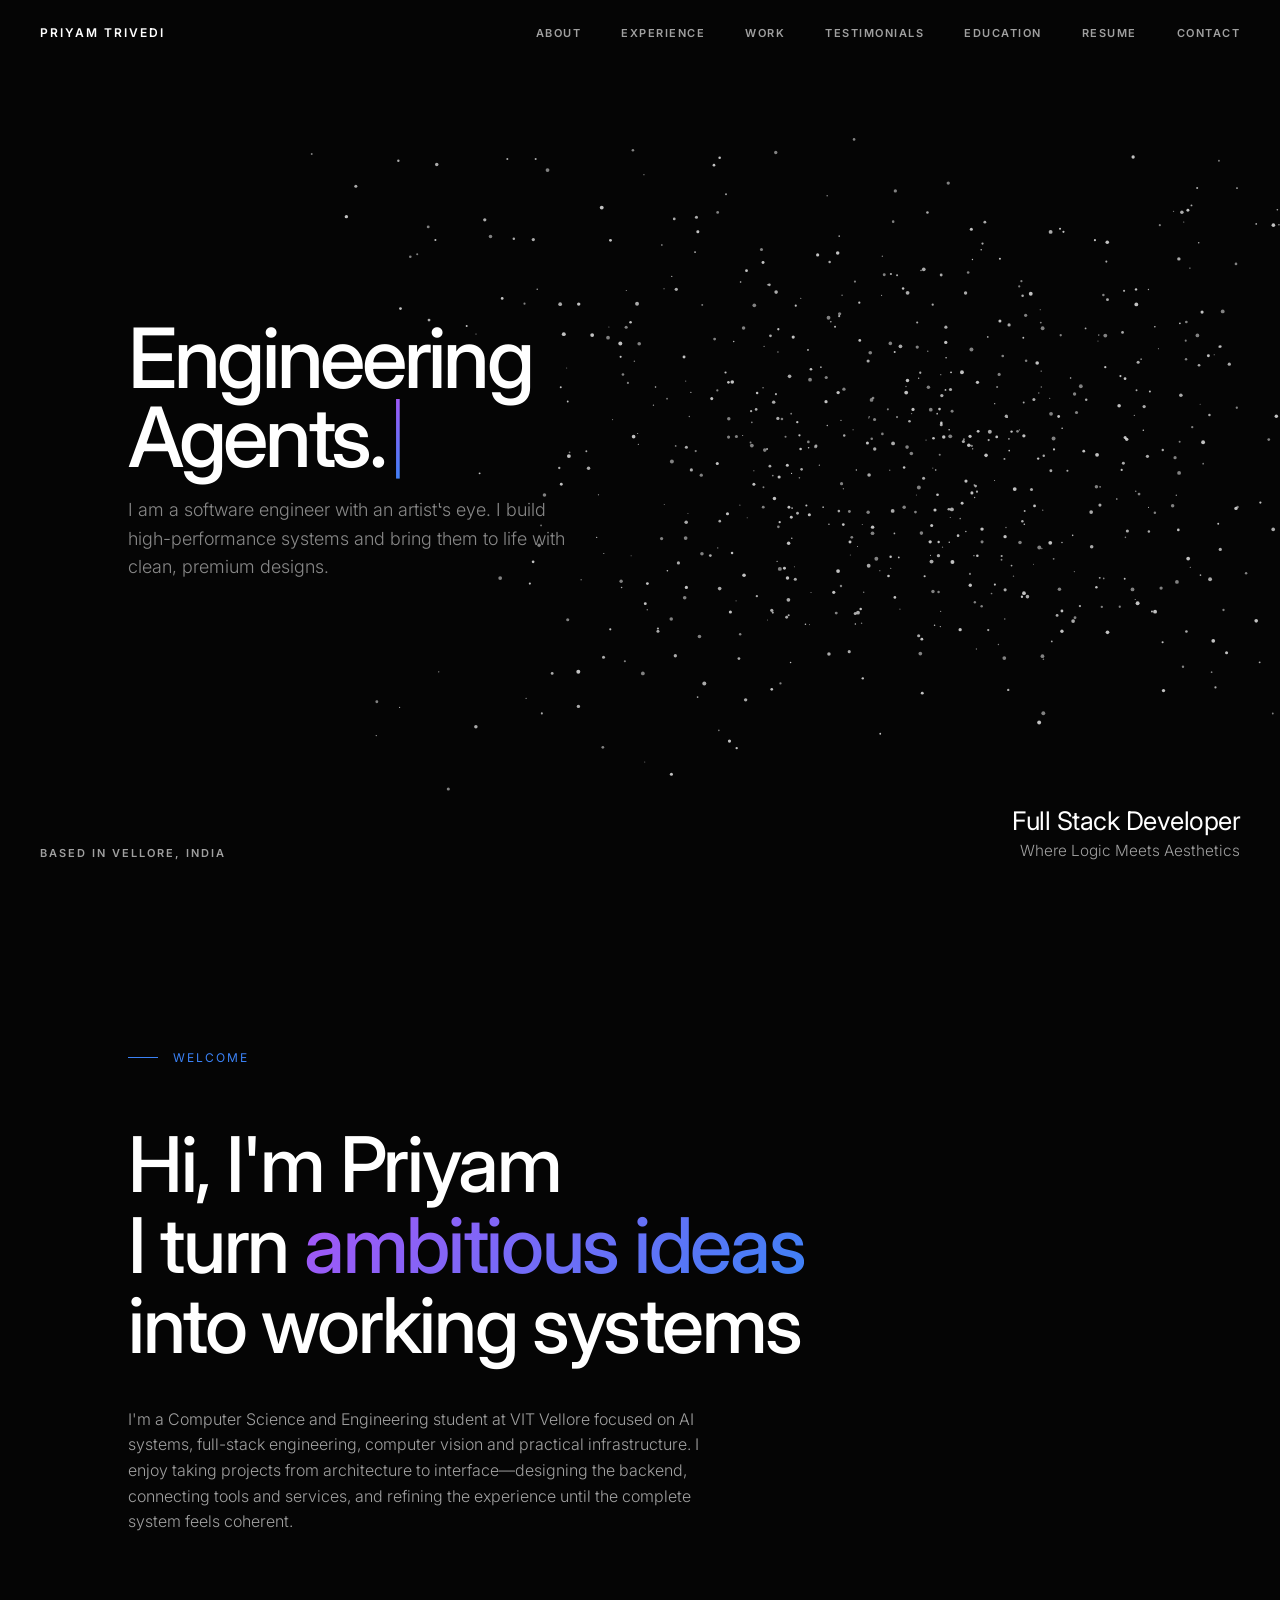
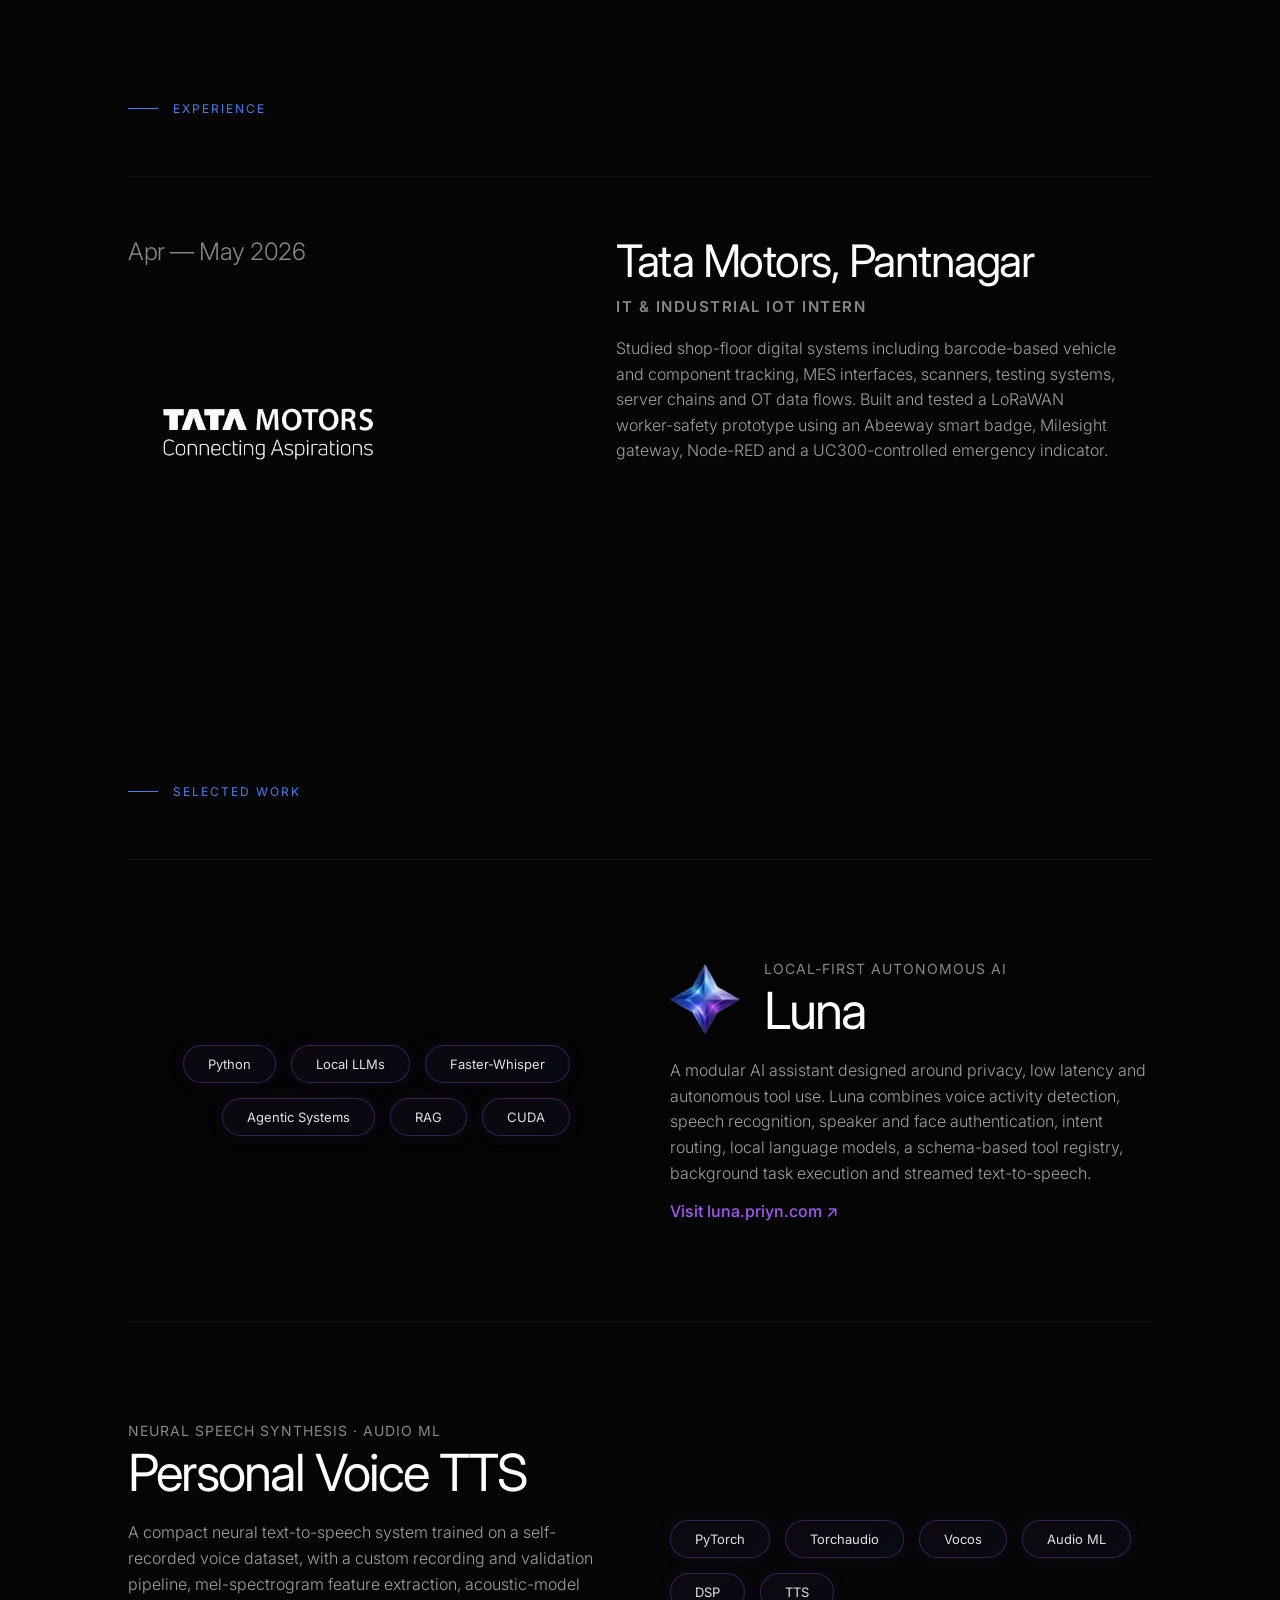
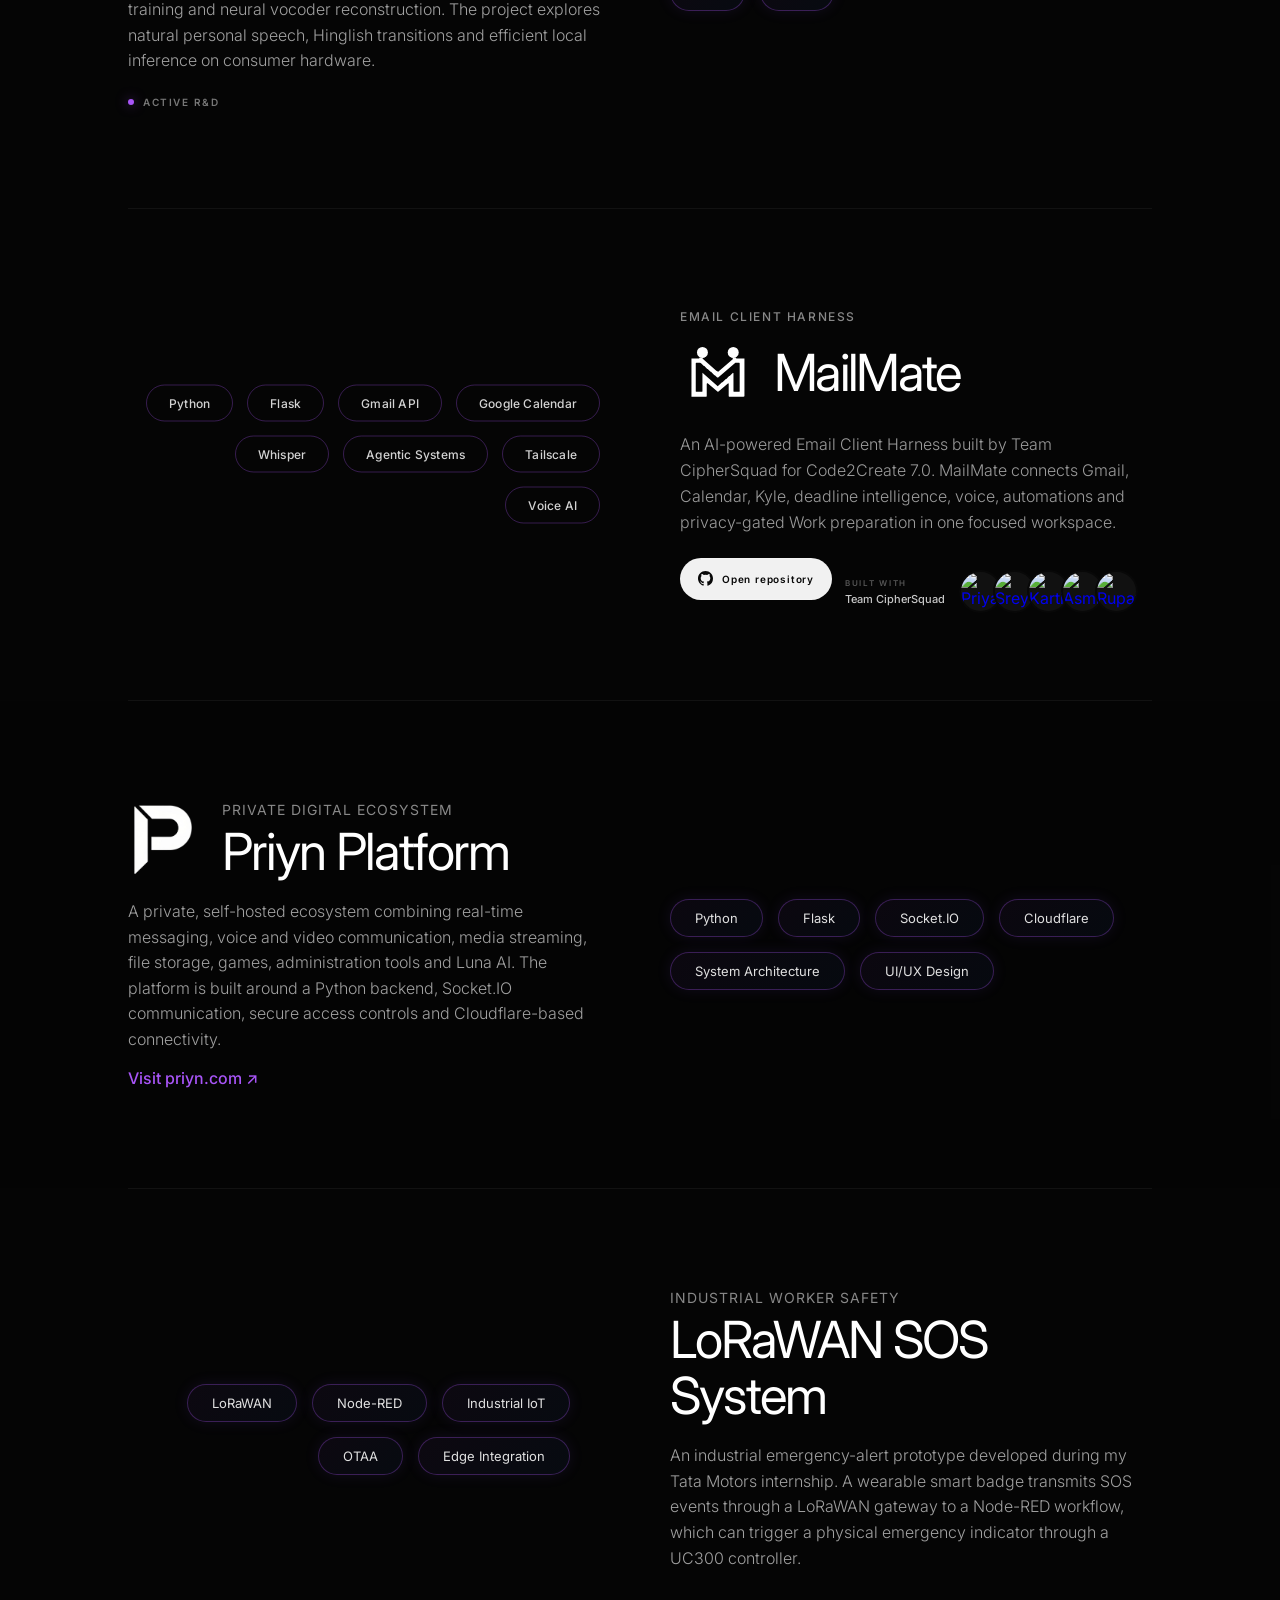
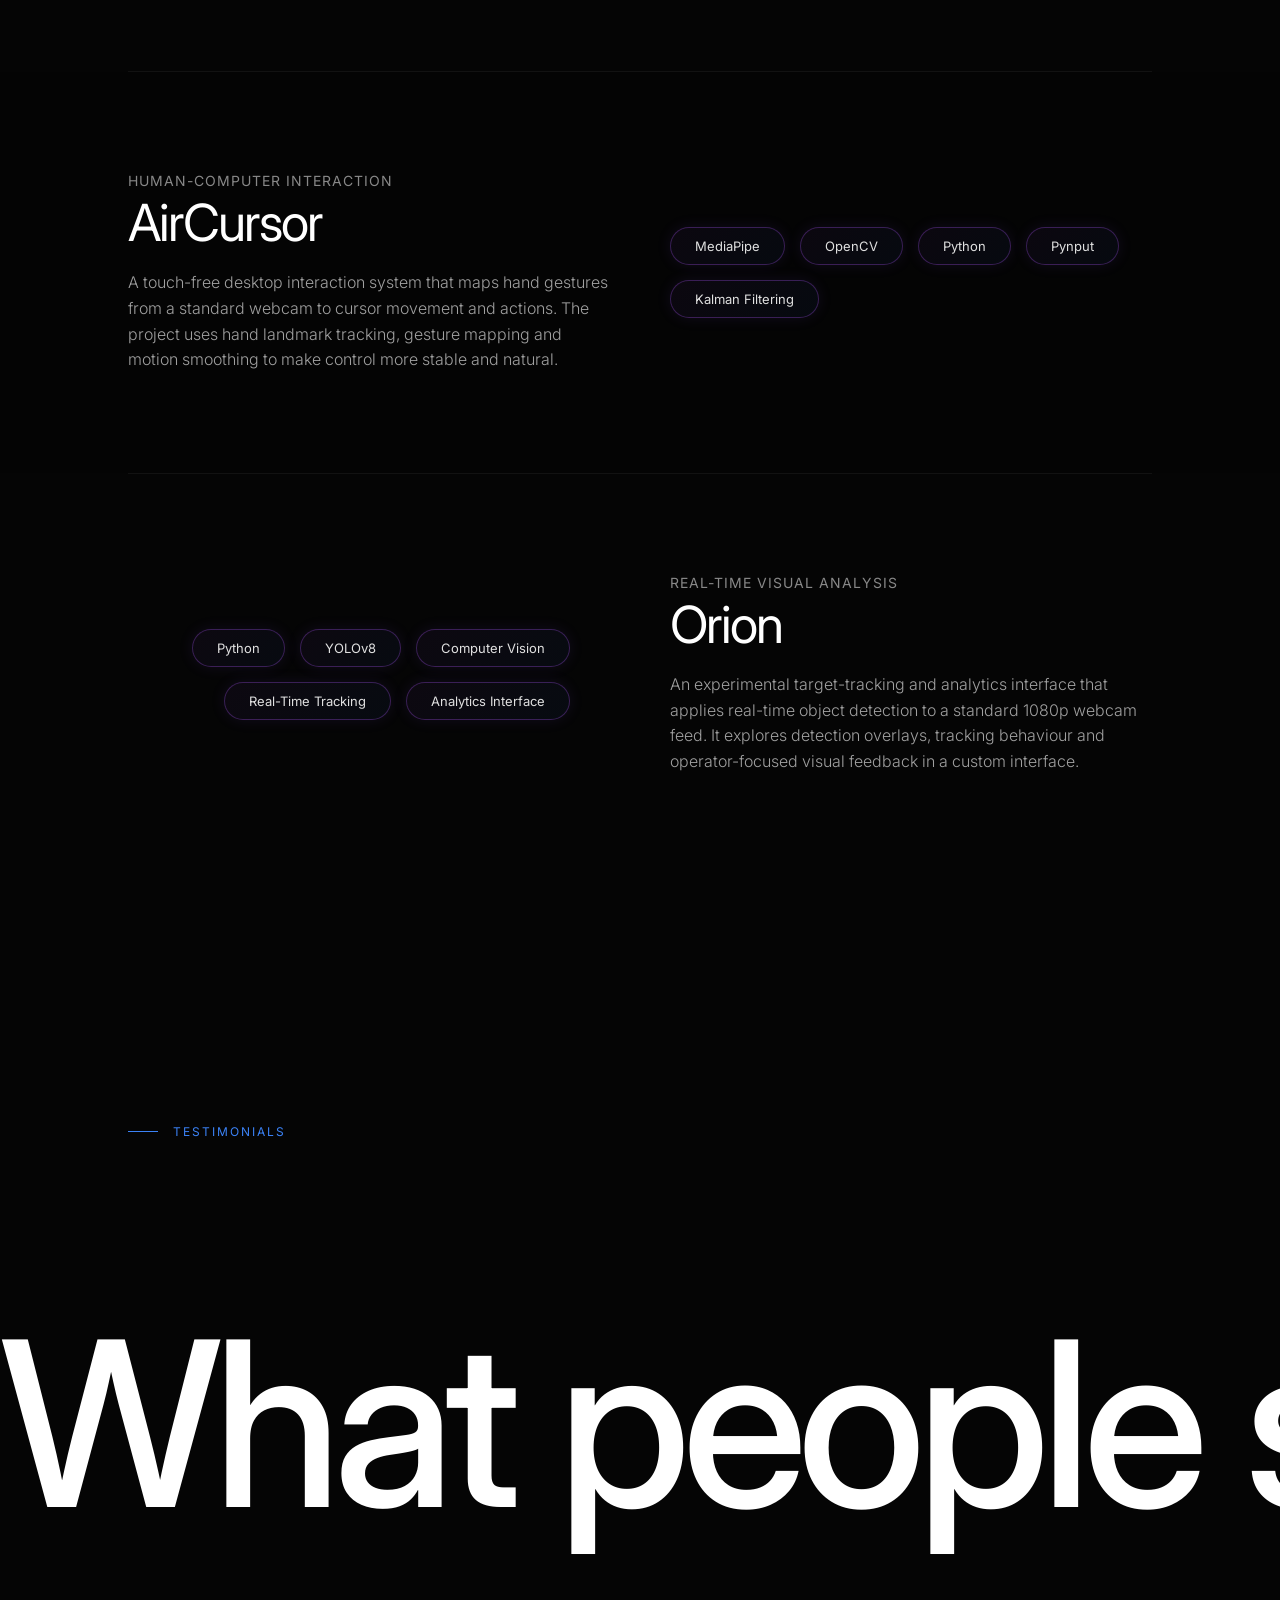
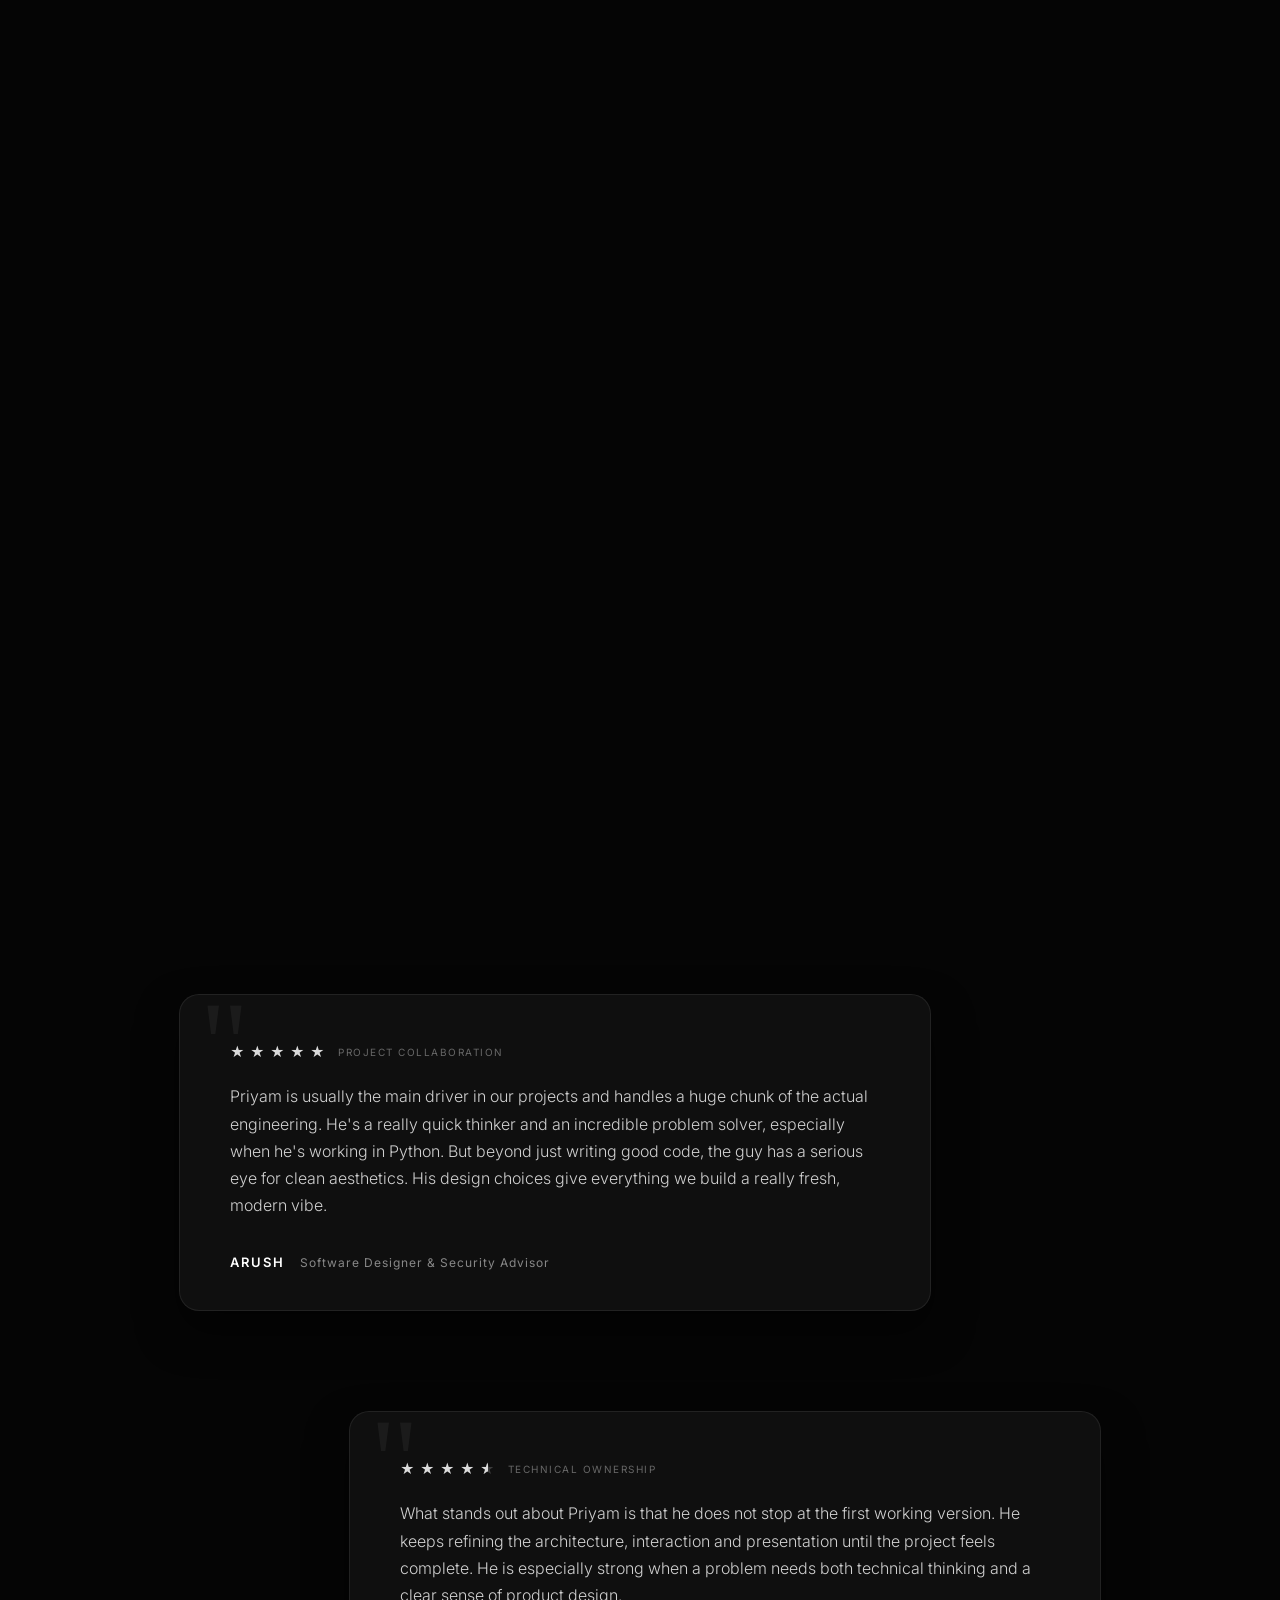
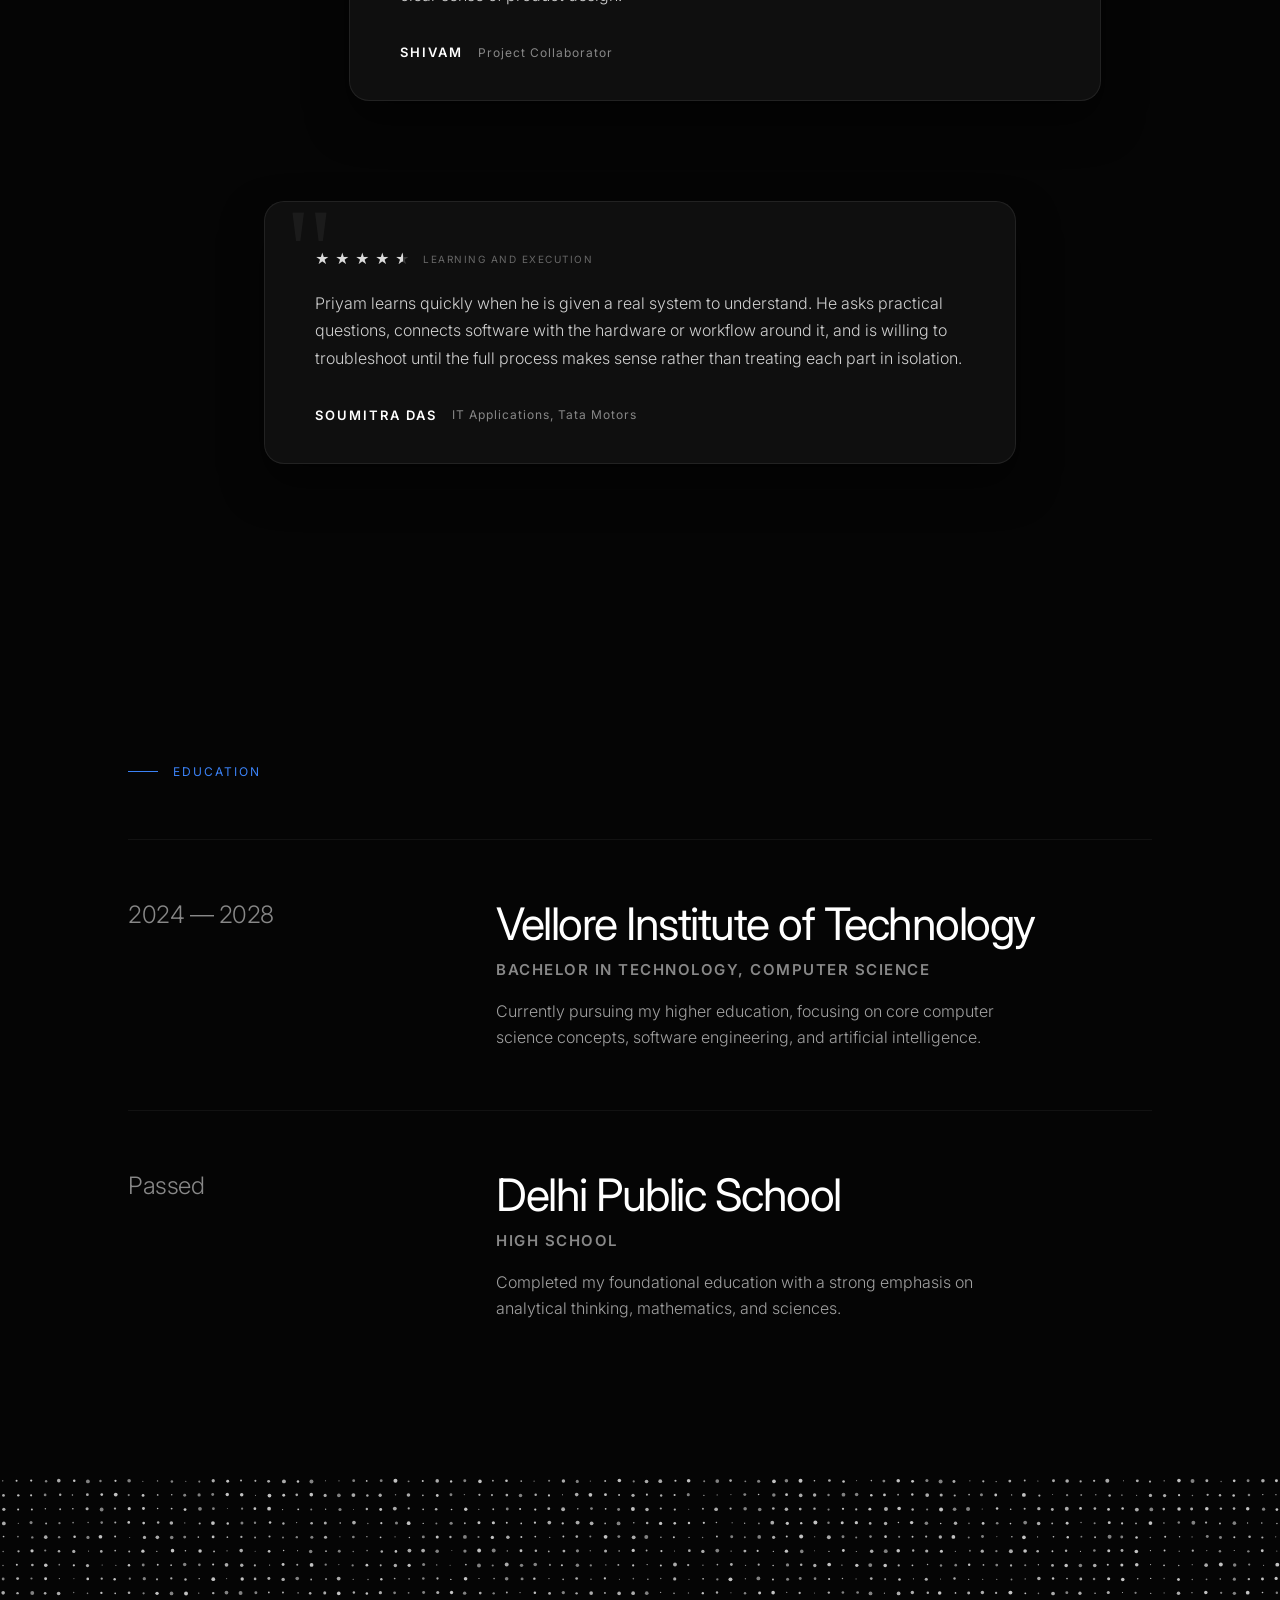
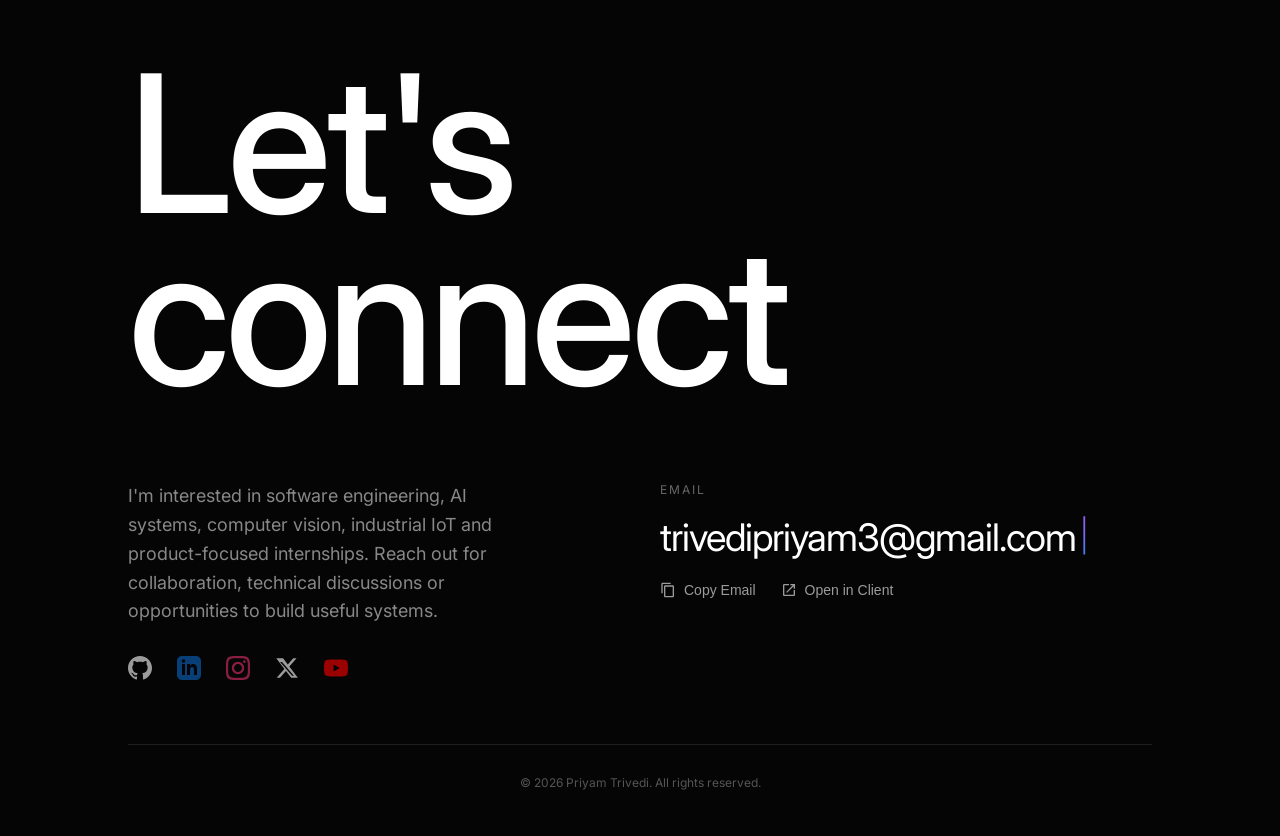
==== commit 7b92bc73: "Add Luna demo video to portfolio" ====
--- a/docs/index.html
+++ b/docs/index.html
@@ -1711,8 +1711,13 @@
         <section class="projects-section" id="work">
             <div class="section-label"><span>Selected Work</span></div>
 
-            <div class="project-row">
-                <div class="project-info">
+            <div class="project-row" id="luna-project-row" style="position: relative; overflow: visible;">
+                <div id="luna-video-bg-container" style="position: absolute; top: 0; left: 50%; transform: translateX(-50%); width: 100vw; height: 100%; overflow: hidden; z-index: 0; pointer-events: none;">
+                    <iframe src="https://www.youtube.com/embed/SW7m6Dh-9ng?autoplay=1&mute=1&controls=0&showinfo=0&rel=0&loop=1&playlist=SW7m6Dh-9ng&disablekb=1&modestbranding=1&playsinline=1" title="Luna demo video" frameborder="0" allow="autoplay; encrypted-media; picture-in-picture" loading="lazy" style="position: absolute; top: 50%; left: 50%; transform: translate(-50%, -50%) scale(1.3); width: 100vw; height: 56.25vw; min-height: 100%; min-width: 177.77vh; pointer-events: none;"></iframe>
+                </div>
+                <div class="luna-video-overlay" style="position: absolute; top: 0; left: 50%; transform: translateX(-50%); width: 100vw; height: 100%; background: rgba(5, 5, 5, 0.75); z-index: 1; pointer-events: none;"></div>
+
+                <div class="project-info" style="position: relative; z-index: 2;">
                     <div style="display: flex; align-items: center; gap: 24px; margin-bottom: 20px;">
                         <div id="luna-animation-wrapper" style="position: relative; width: 70px; height: 70px; display: inline-block;">
                             <img id="luna-logo-img" src="./images/luna.png?v=2" alt="Luna Logo" style="width: 100%; height: 100%; object-fit: contain; border-radius: 12px; visibility: hidden;">
@@ -1725,7 +1730,7 @@
                     <p class="project-desc">A modular AI assistant designed around privacy, low latency and autonomous tool use. Luna combines voice activity detection, speech recognition, speaker and face authentication, intent routing, local language models, a schema-based tool registry, background task execution and streamed text-to-speech.</p>
                     <a href="http://luna.priyn.com" target="_blank" style="display: inline-block; margin-top: 15px; color: #a855f7; text-decoration: none; font-weight: 500; font-size: 16px; transition: color 0.3s;">Visit luna.priyn.com ↗</a>
                 </div>
-                <div class="project-tags">
+                <div class="project-tags" style="position: relative; z-index: 2;">
                     <span class="glow-tag">Python</span>
                     <span class="glow-tag">Local LLMs</span>
                     <span class="glow-tag">Faster-Whisper</span>
